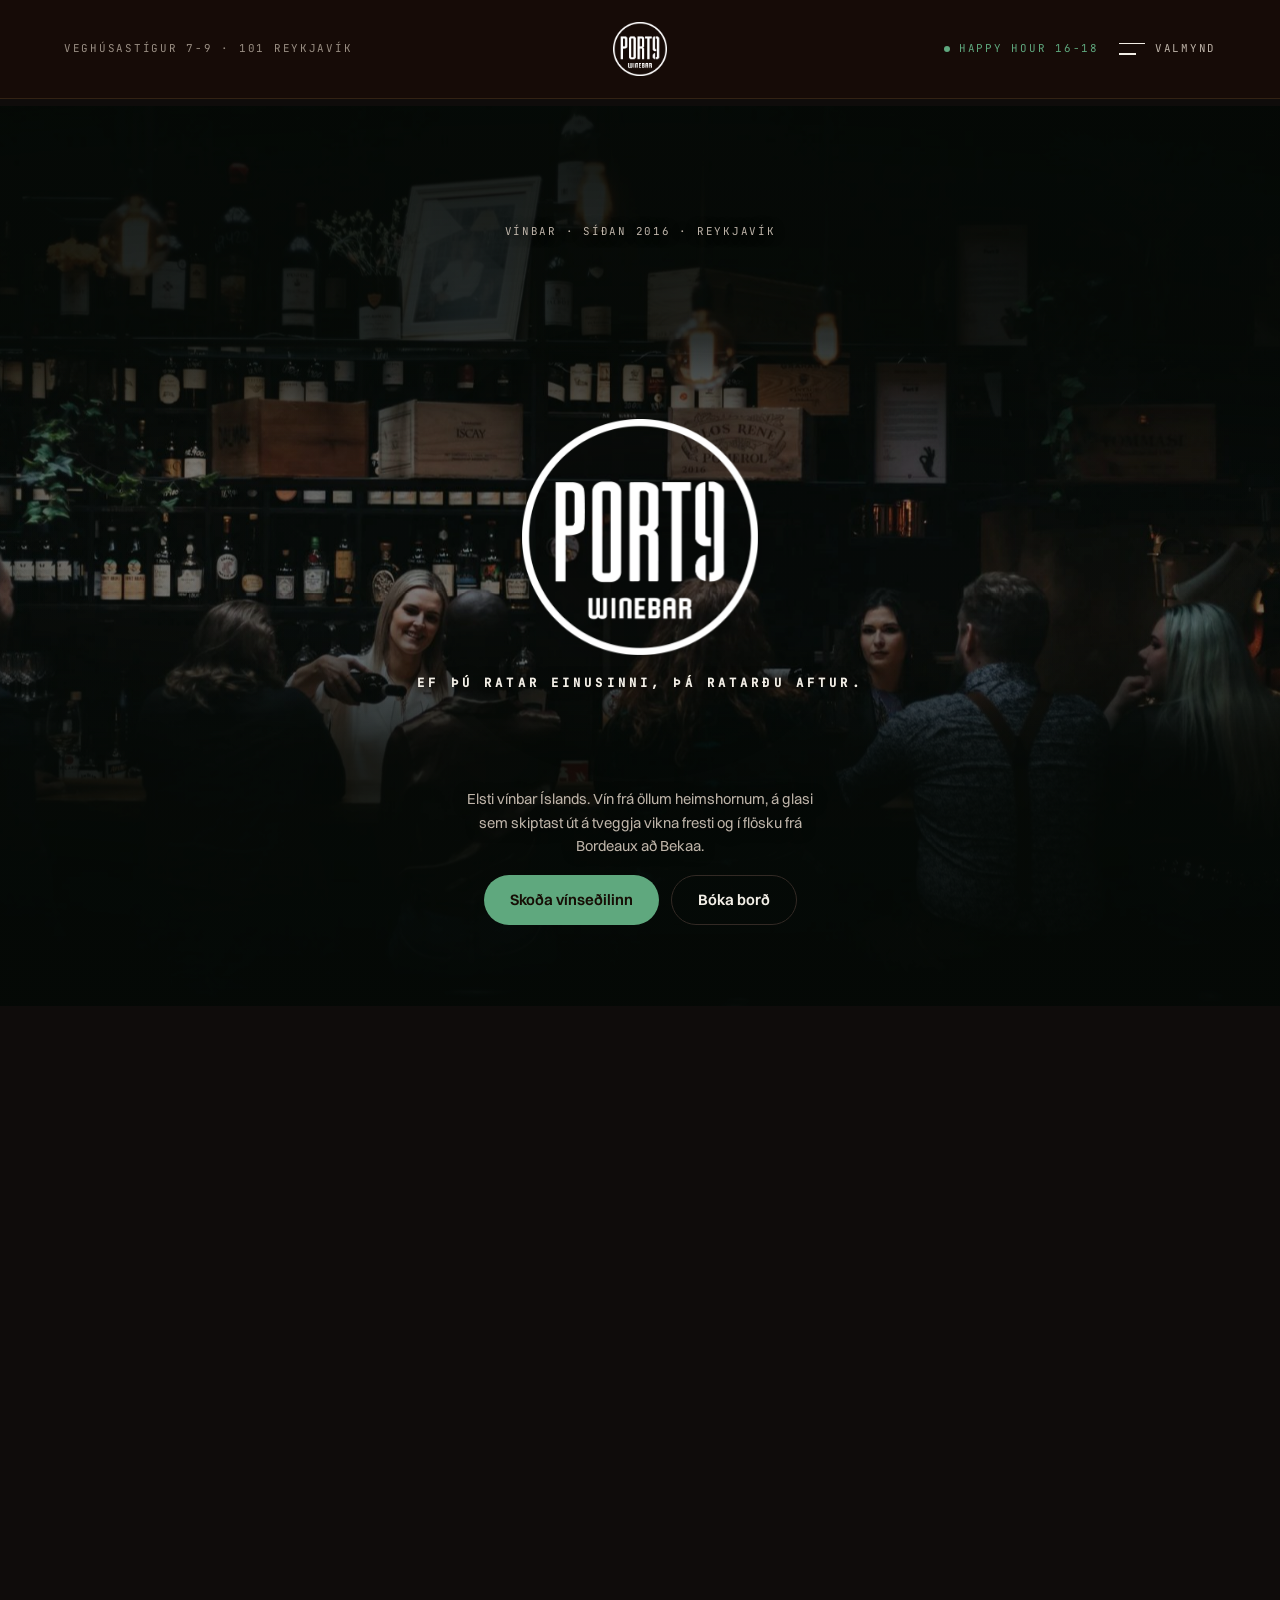
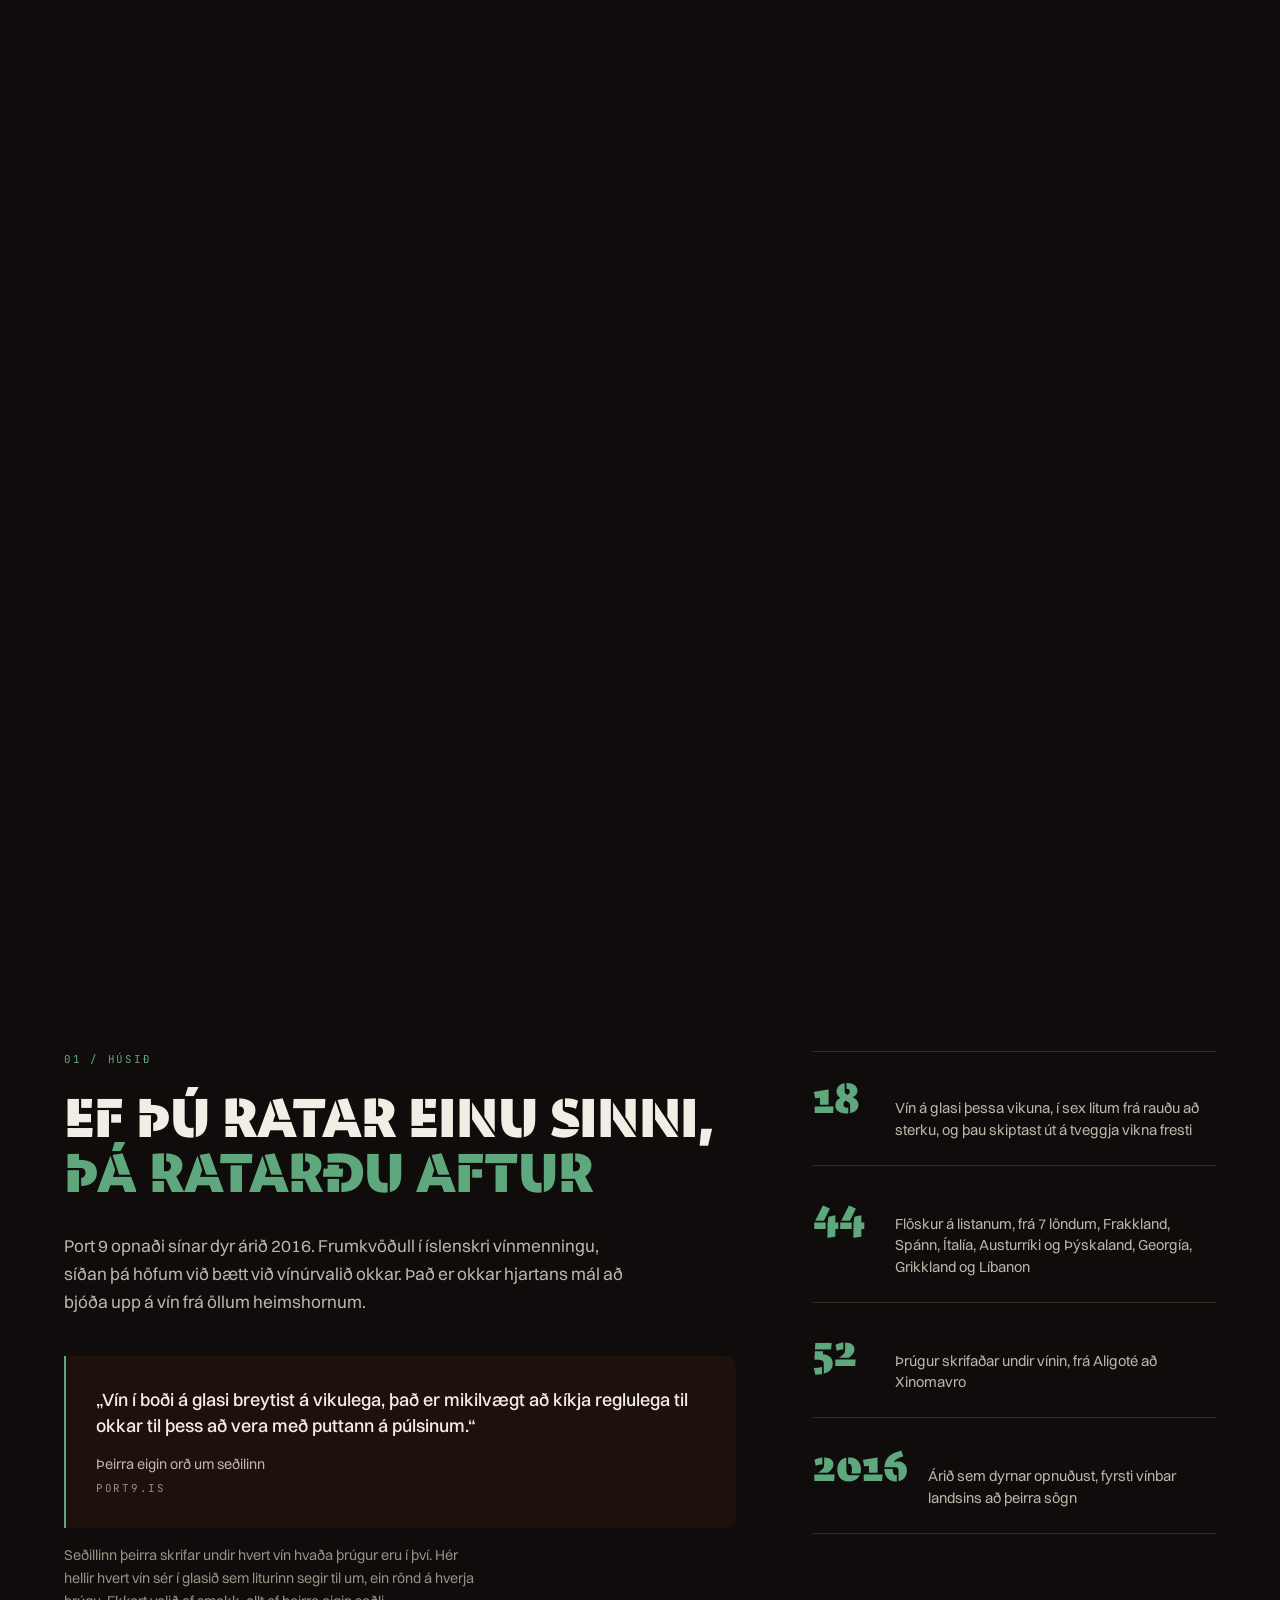
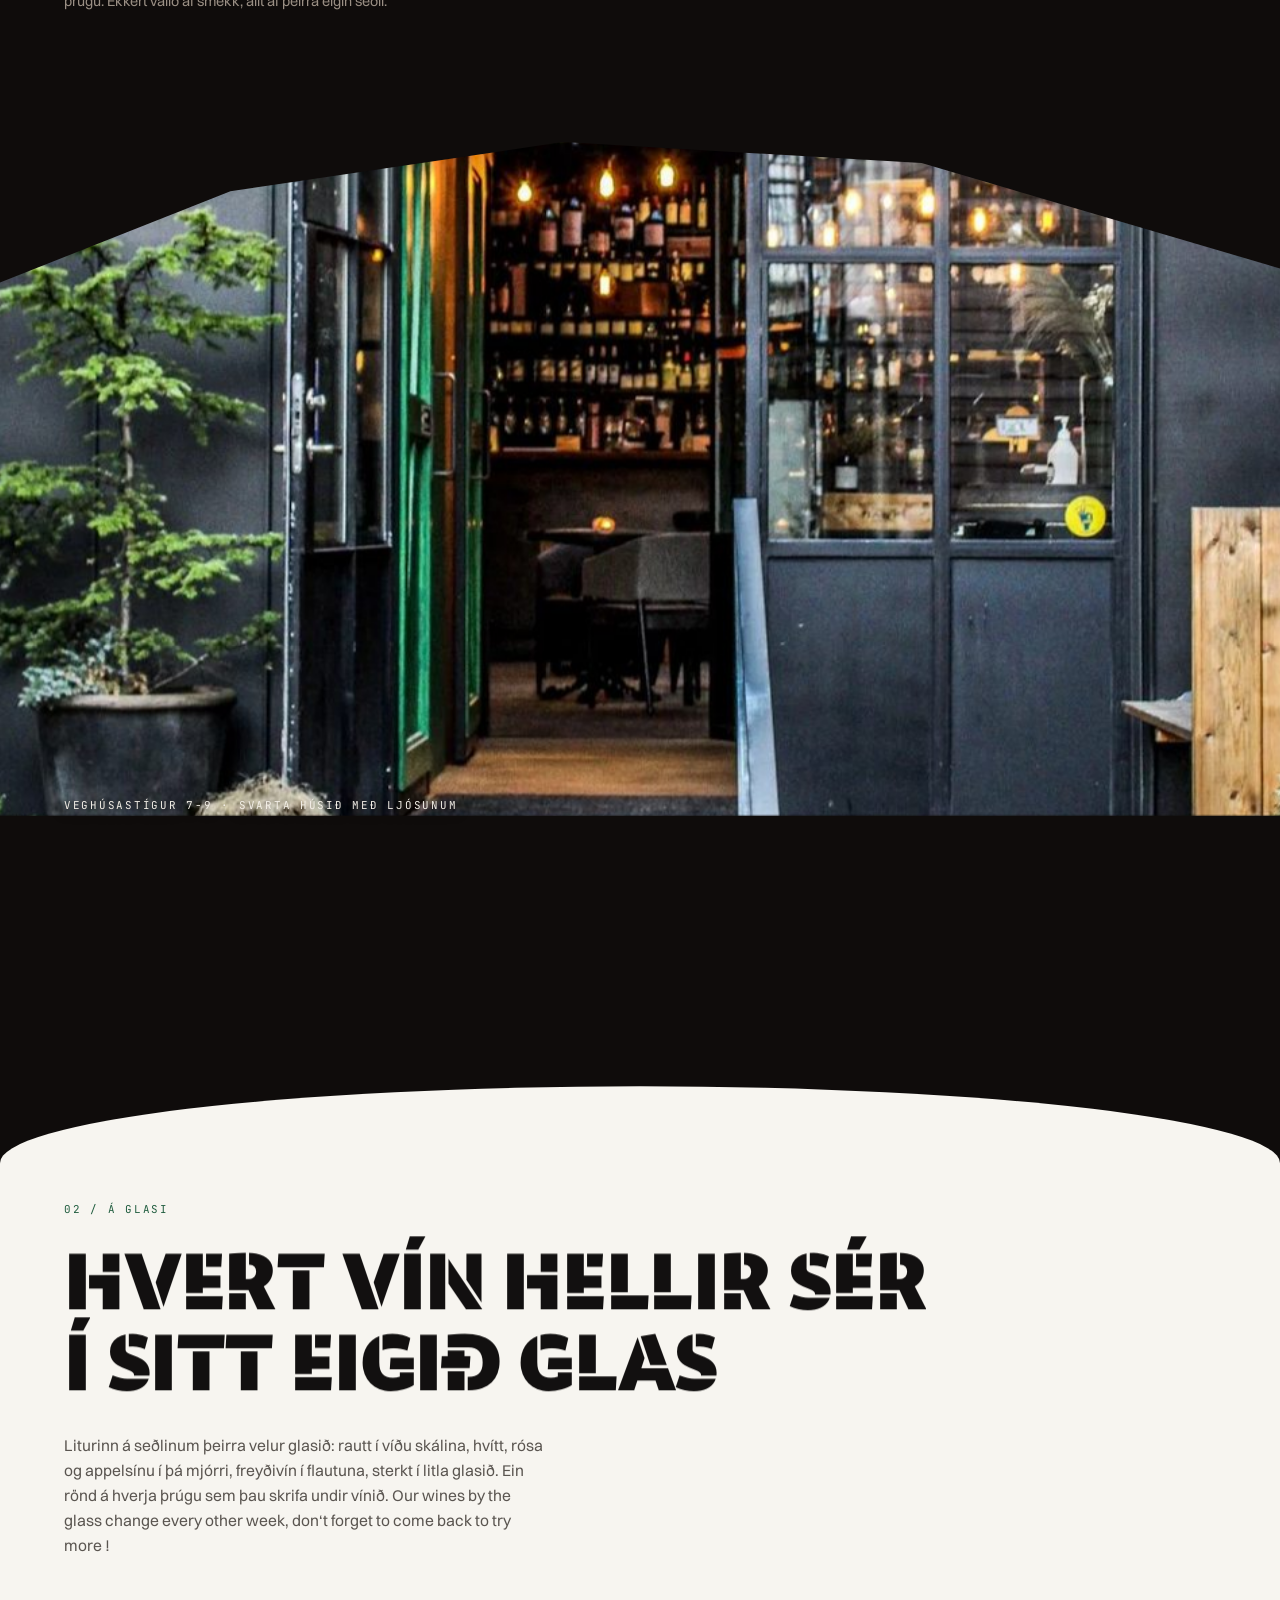
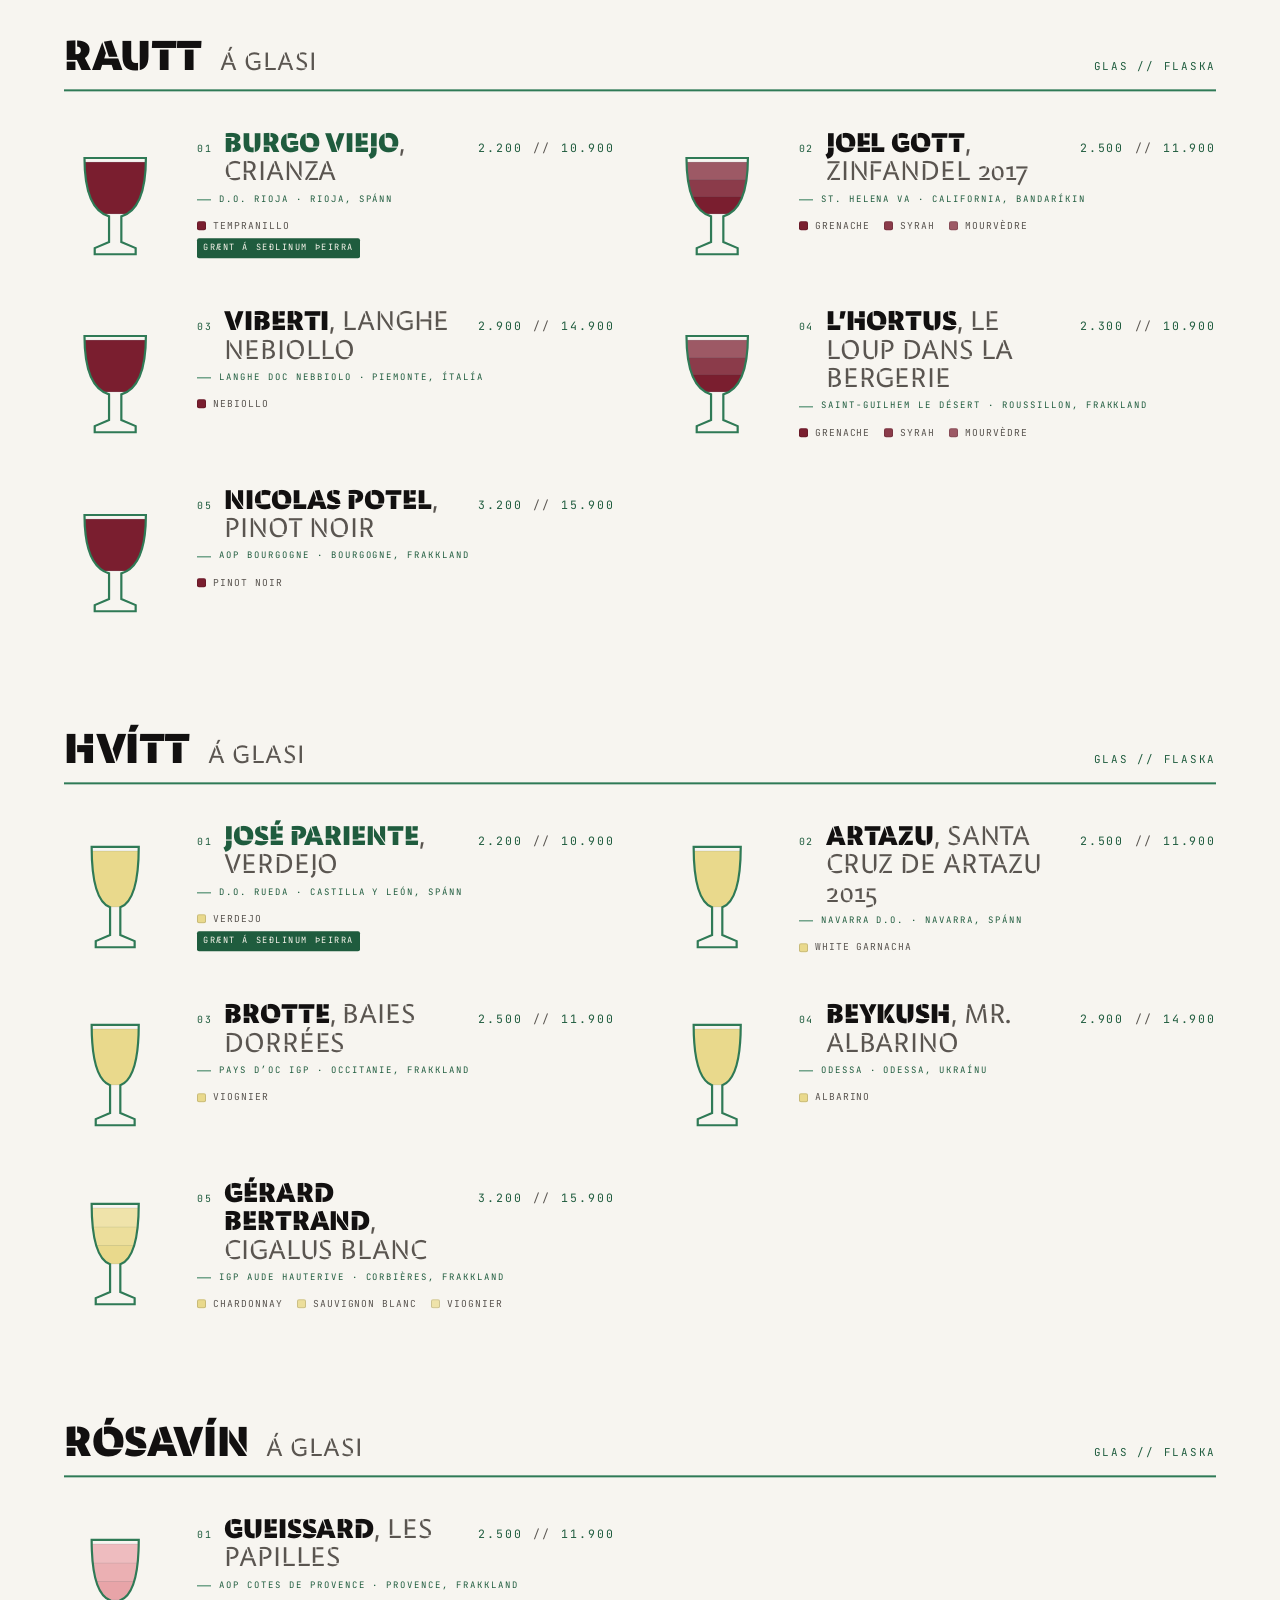
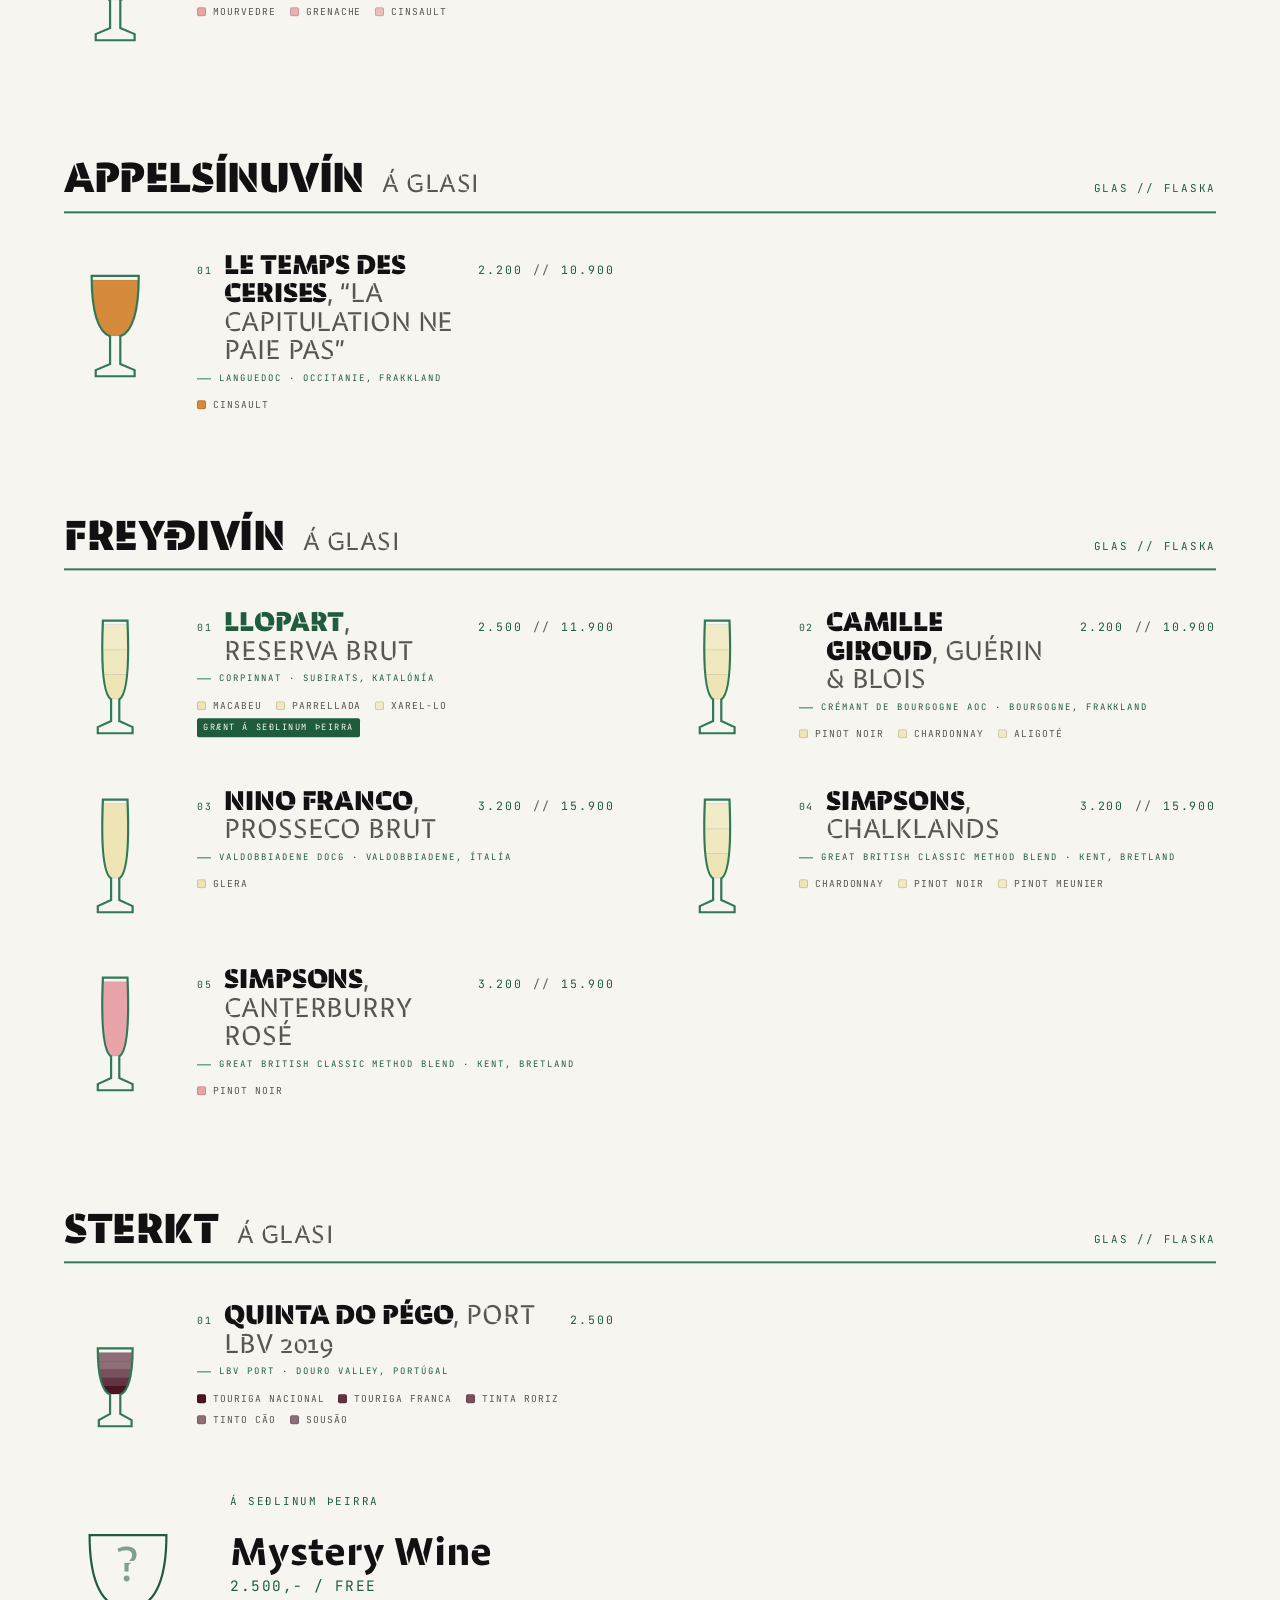
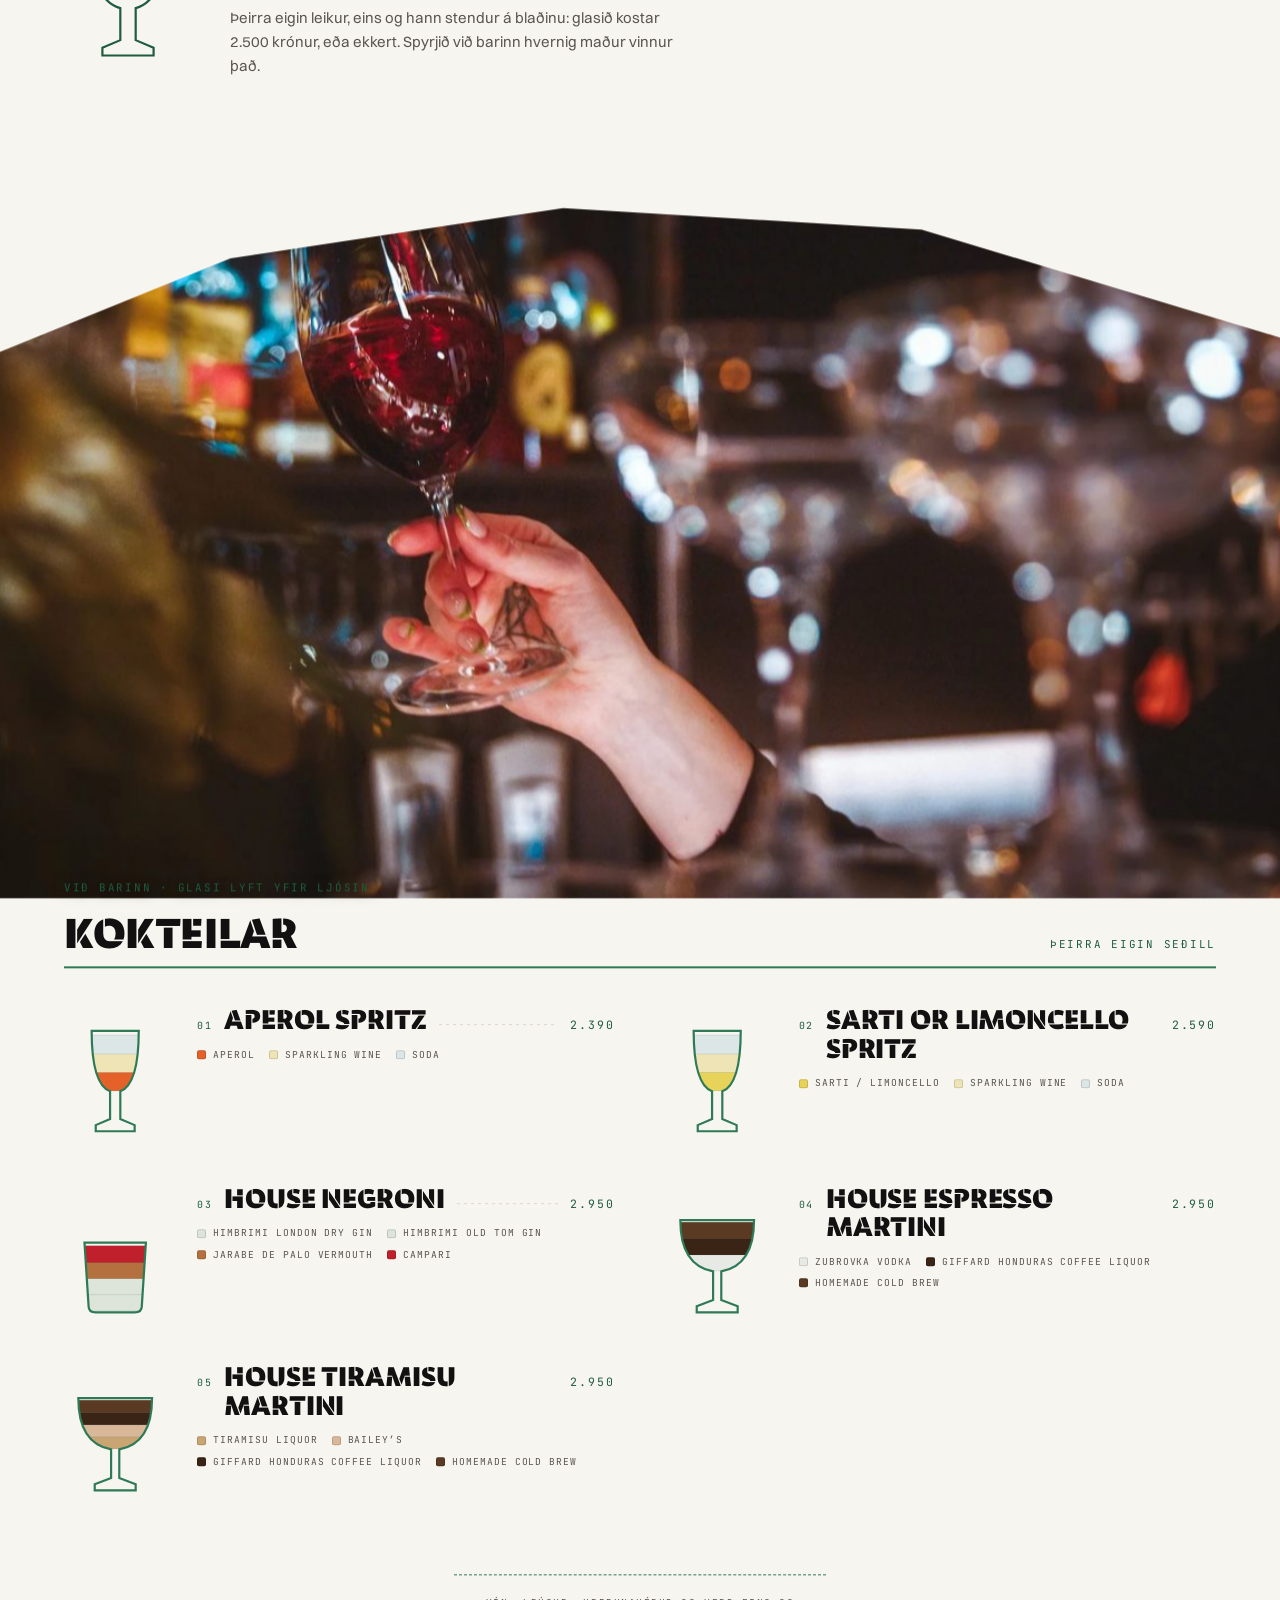
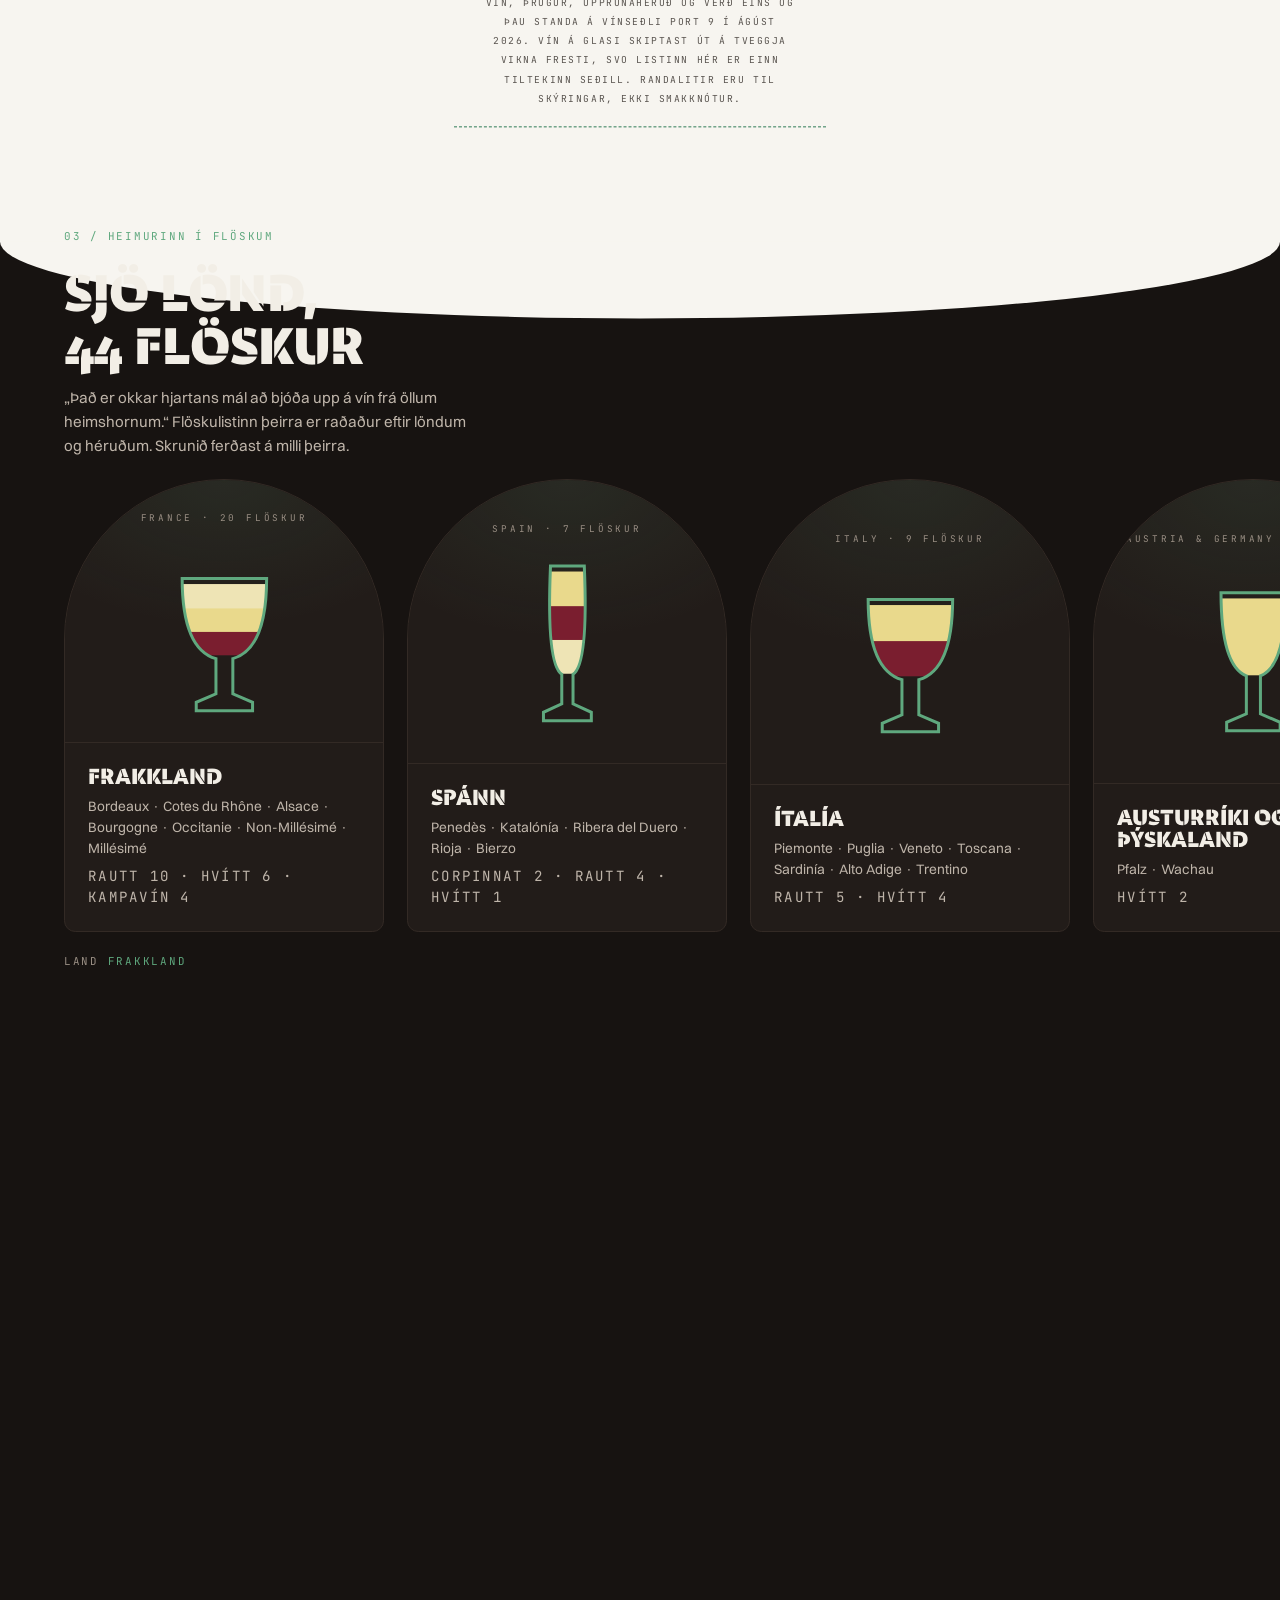
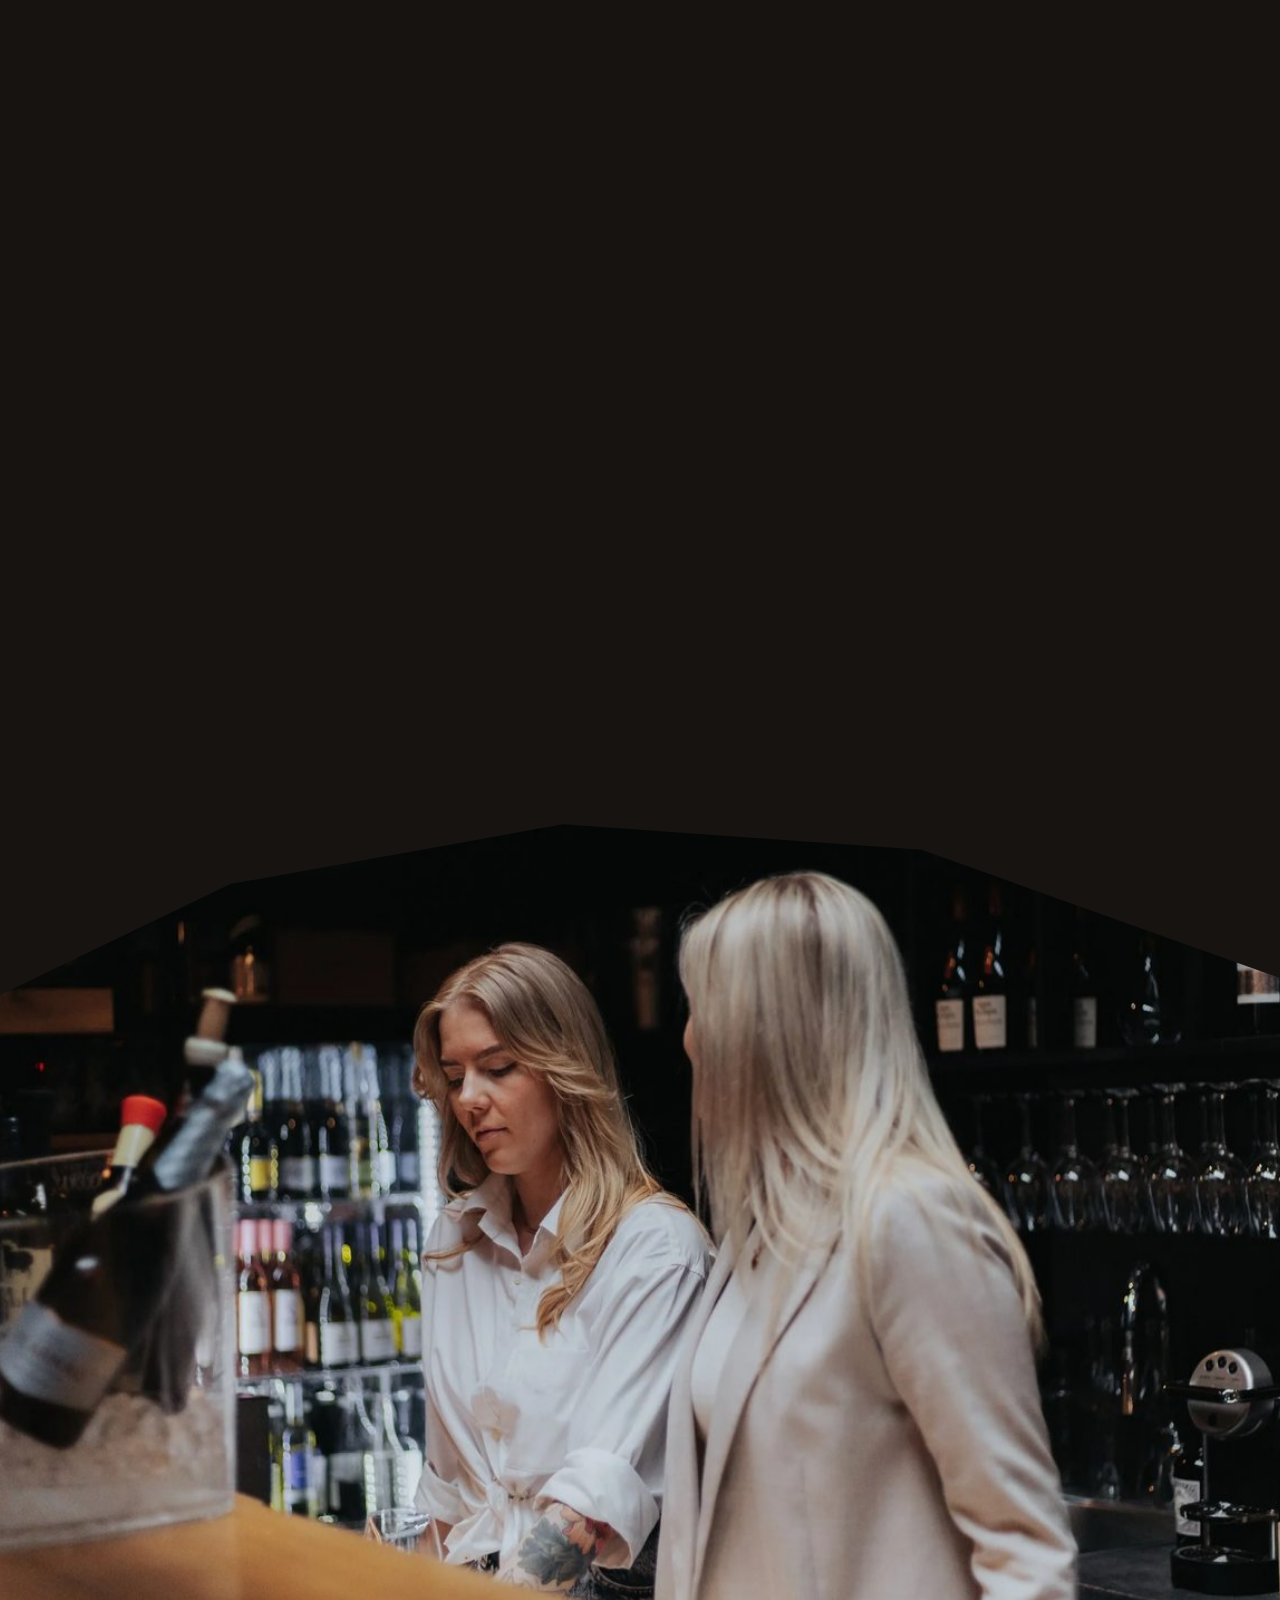
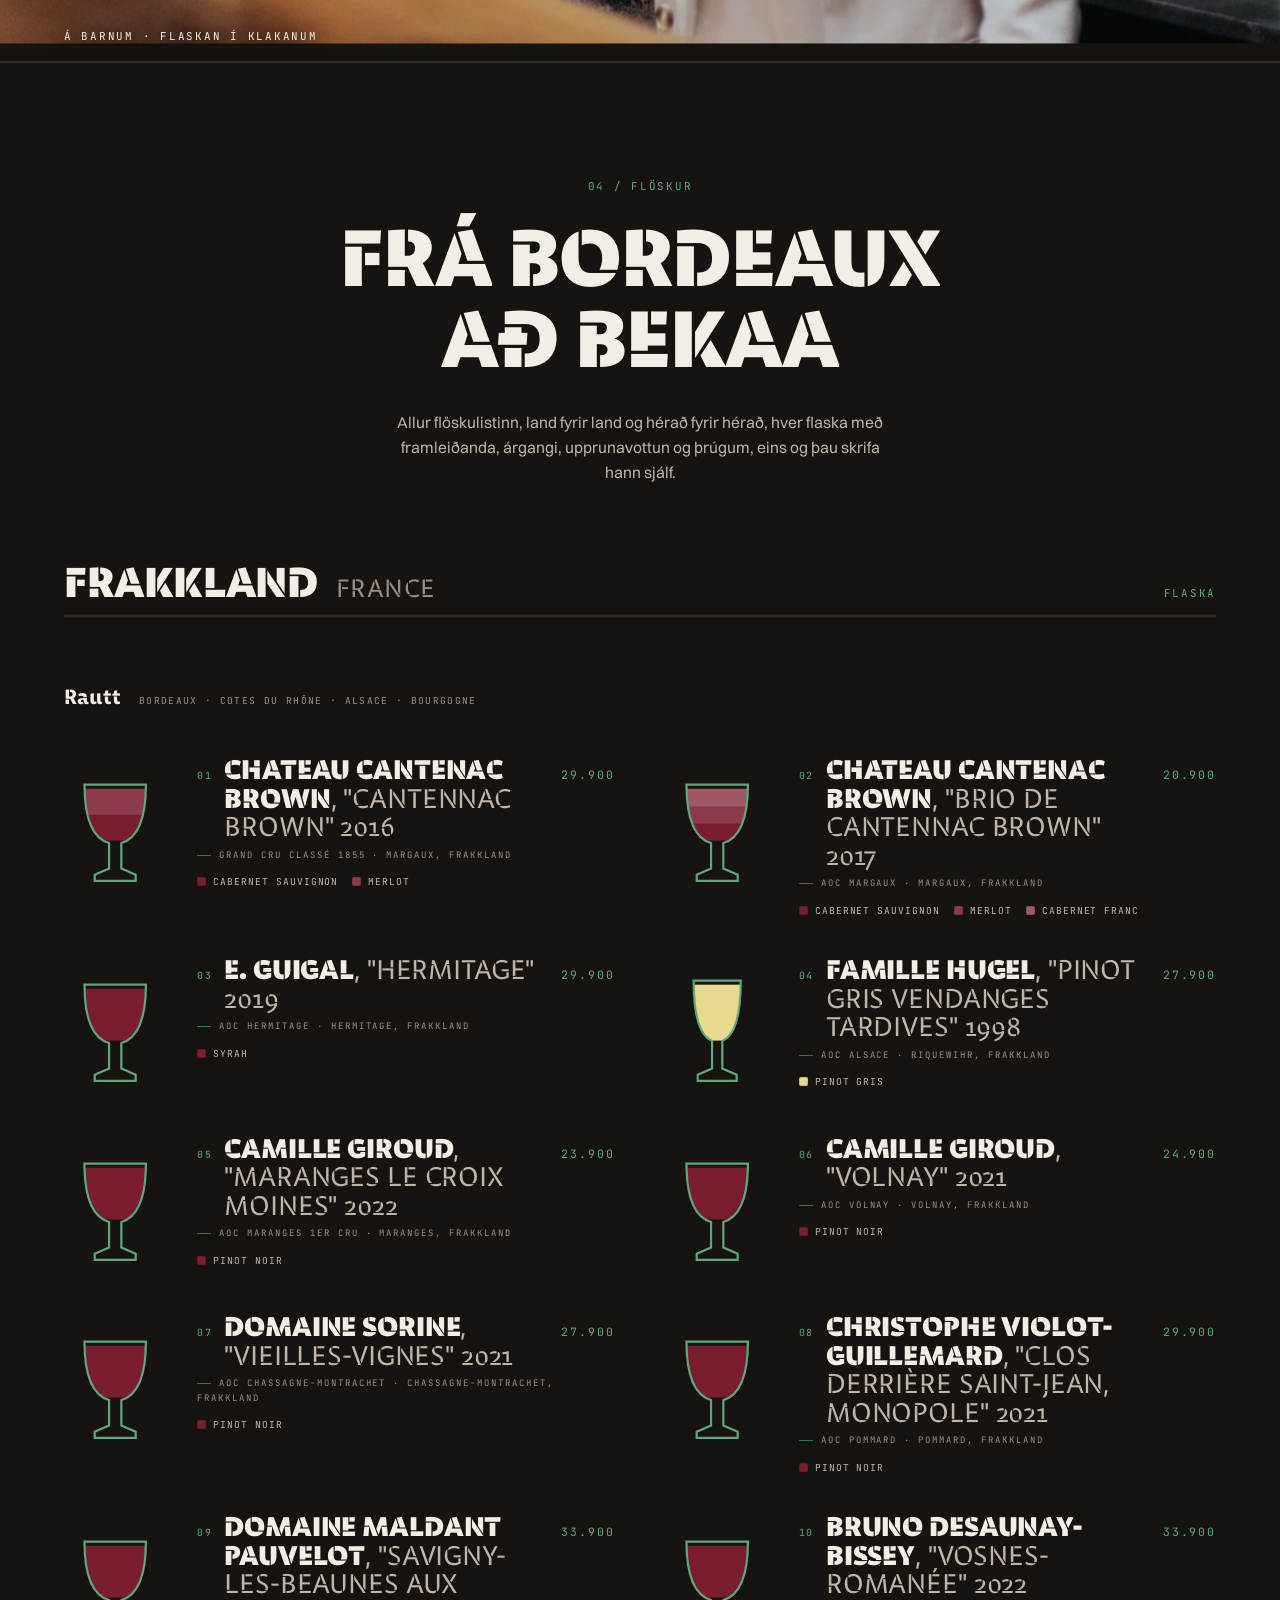
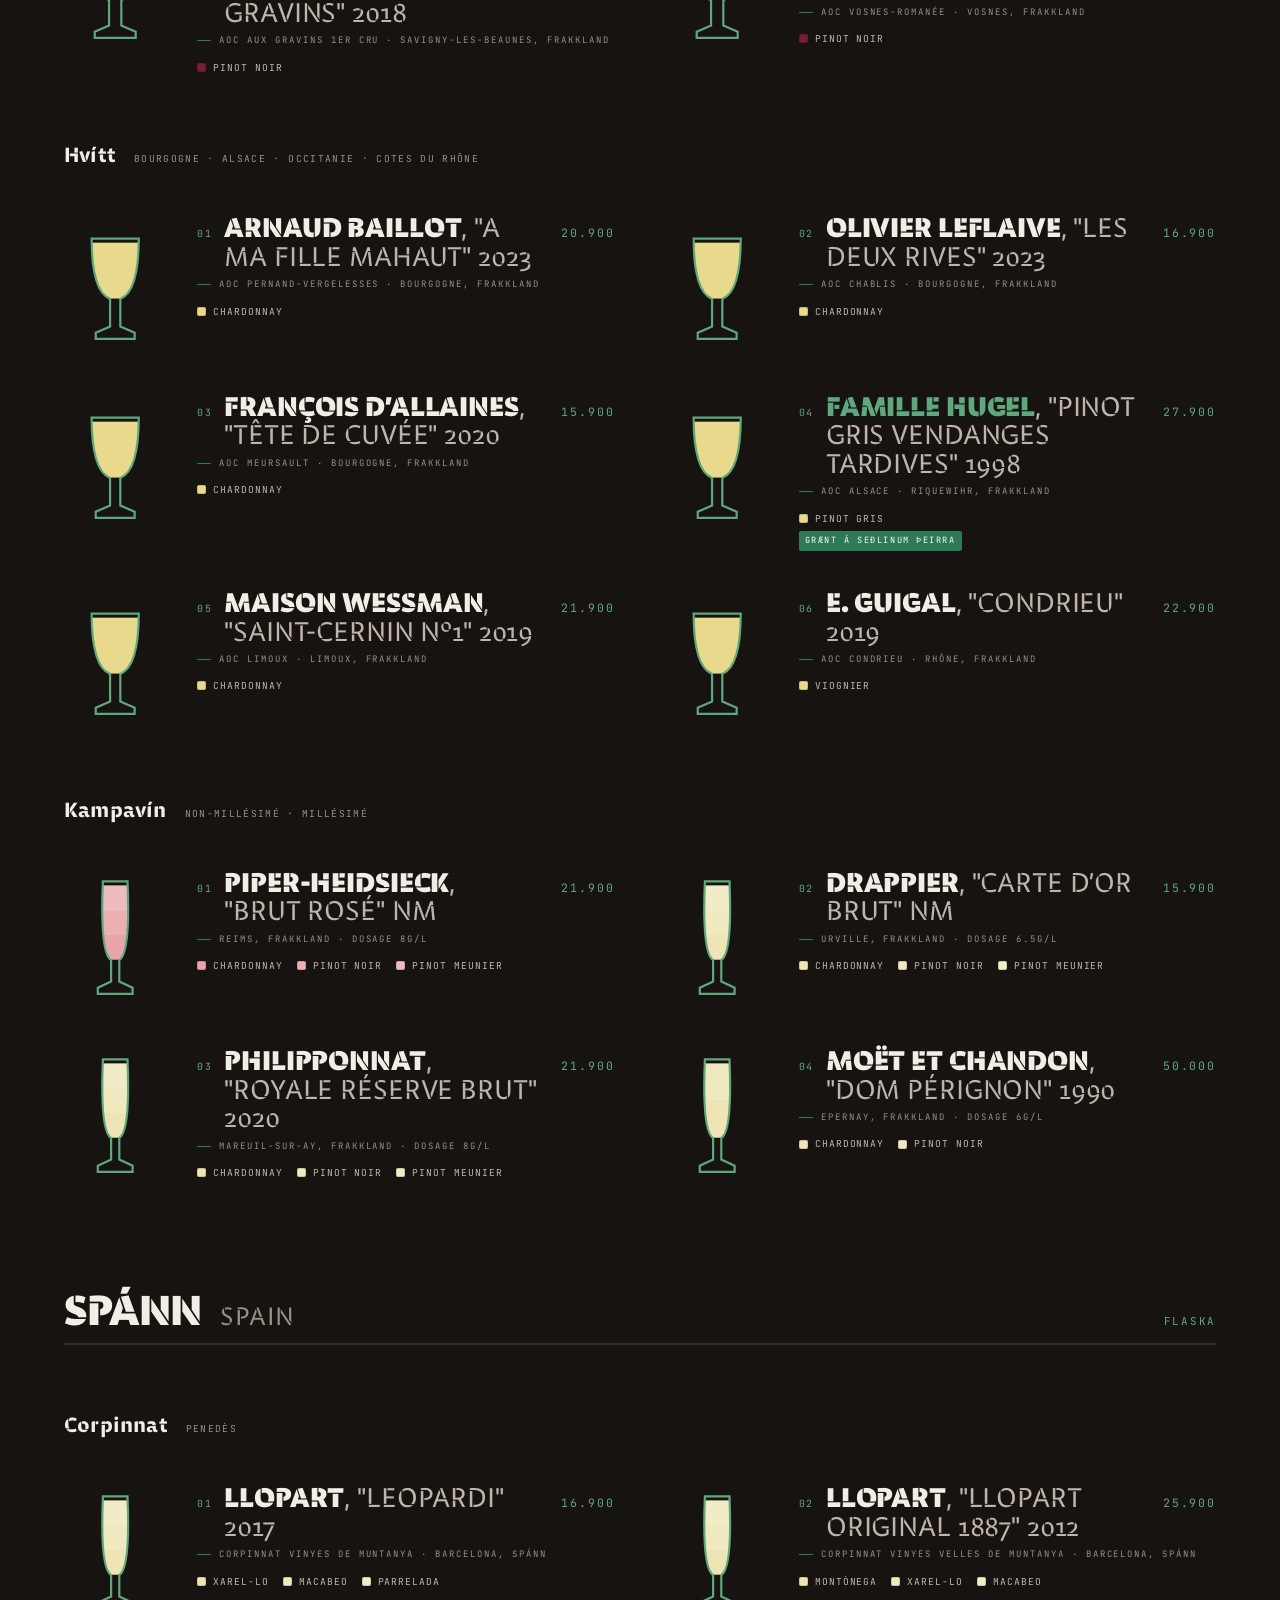
==== index.html @ 8b9d2f9c "Guidelines pass: button type, hyphens for ranges, balanced headings, tabular prices, scroll-margin u" ====
<!doctype html>
<html lang="is">
<head>
<meta charset="utf-8" />
<meta name="viewport" content="width=device-width, initial-scale=1, viewport-fit=cover" />
<title>Port 9 winebar &middot; Veghúsastígur 9, Reykjavík</title>
<meta name="description" content="Port 9 er elsti vínbar Íslands, opnaður 2016. Vín á glasi sem skiptast út á tveggja vikna fresti, flöskulisti frá Bordeaux að Bekaa, vínsmökkun fyrir hópa og happy hour 16-18." />
<meta name="robots" content="noindex" />
<meta name="theme-color" content="#0F0C0B" />
<meta property="og:type" content="website" />
<meta property="og:title" content="Port 9 winebar &middot; Veghúsastígur 9, Reykjavík" />
<meta property="og:description" content="Elsti vínbar Íslands. Vín frá öllum heimshornum, á glasi og í flösku." />
<meta property="og:image" content="https://sindrimar02.github.io/port9-preview/assets/img/hero-bar.jpg" />
<meta property="og:locale" content="is_IS" />
<link rel="icon" href="assets/favicon.svg" type="image/svg+xml" />
<link rel="icon" href="assets/favicon-32.png" sizes="32x32" />
<link rel="apple-touch-icon" href="assets/apple-touch-icon.png" />
<link rel="preload" href="assets/fonts/BespokeStencil-Bold.woff2" as="font" type="font/woff2" crossorigin />
<link rel="preload" href="assets/fonts/Switzer-Regular.woff2" as="font" type="font/woff2" crossorigin />
<link rel="preload" as="image" href="assets/img/hero-bar.jpg" />
<link rel="stylesheet" href="styles.css" />
<script type="application/ld+json">
{
  "@context": "https://schema.org",
  "@type": "BarOrPub",
  "name": "Port 9 winebar",
  "url": "https://www.port9.is/",
  "email": "info@port9.is",
  "telephone": "+354 832 2929",
  "servesCuisine": "Wine bar",
  "foundingDate": "2016",
  "address": { "@type": "PostalAddress", "streetAddress": "Veghúsastígur 7-9", "postalCode": "101", "addressLocality": "Reykjavík", "addressCountry": "IS" },
  "openingHoursSpecification": [
    { "@type": "OpeningHoursSpecification", "dayOfWeek": ["Tuesday","Wednesday","Thursday","Friday","Saturday","Sunday"], "opens": "16:00", "closes": "23:00" }
  ]
}
</script>
</head>
<body>

<a class="skip" href="#main">Beint í efnið</a>
<div class="awning" aria-hidden="true"></div>

<!-- ══════════ opening scene ══════════
     The Jungle pour: a live liquid surface rises behind the wordmark, which is
     knocked out of it by blend-difference; the counter runs to 100, the label
     flips, and the whole level drains away through the arch. Here the liquid
     is the red on their sheet, and the mark is their own roundel. -->
<div class="gate" id="gate">
  <svg class="gate__liquid" id="gateLiquid" viewBox="0 0 1200 1000" preserveAspectRatio="none" aria-hidden="true">
    <path id="gateWave" fill="#7A1E2F" d="M0,1000 L0,1000 Q300,1000 600,1000 T1200,1000 L1200,1000 Z"/>
  </svg>
  <div class="gate__inner">
    <img class="gate__logo" src="assets/img/roundel-white.png" alt="" width="600" height="600" />
    <p class="gate__line mono" id="gateLine">HELLT Í</p>
  </div>
  <p class="gate__count mono" id="gateCount">00</p>
  <button class="gate__skip mono" id="gateSkip" type="button">Sleppa</button>
</div>

<!-- ══════════ header ══════════ -->
<header class="hdr" id="hdr">
  <p class="hdr__side hdr__side--l mono">VEGHÚSASTÍGUR 7-9 &middot; 101 REYKJAVÍK</p>
  <a class="hdr__mark" href="#top" aria-label="Port 9, efst á síðu">
    <img src="assets/img/roundel-white.png" alt="Port 9 winebar" width="112" height="112" />
  </a>
  <div class="hdr__side hdr__side--r">
    <p class="mono hdr__open">HAPPY HOUR 16-18</p>
    <button class="burger" id="burger" type="button" aria-expanded="false" aria-controls="menu" aria-label="Opna valmynd">
      <span class="burger__box" aria-hidden="true"><i></i><i></i></span>
      <span class="burger__word mono" aria-hidden="true">VALMYND</span>
    </button>
  </div>
</header>

<div class="menu" id="menu" hidden>
  <div class="menu__inner">
    <nav class="menu__nav" aria-label="Síðan">
      <a href="#glasi"><span><i class="mono" aria-hidden="true">01</i>Á glasi</span></a>
      <a href="#heimur"><span><i class="mono" aria-hidden="true">02</i>Heimurinn</span></a>
      <a href="#floskur"><span><i class="mono" aria-hidden="true">03</i>Flöskur</span></a>
      <a href="#salurinn"><span><i class="mono" aria-hidden="true">04</i>Salurinn</span></a>
      <a href="#smokkun"><span><i class="mono" aria-hidden="true">05</i>Vínsmökkun</span></a>
      <a href="#happy"><span><i class="mono" aria-hidden="true">06</i>Happy hour &amp; matur</span></a>
      <a href="#menning"><span><i class="mono" aria-hidden="true">07</i>Menning</span></a>
      <a href="#visit"><span><i class="mono" aria-hidden="true">08</i>Heimsókn</span></a>
    </nav>
    <div class="menu__foot">
      <p class="mono">Veghúsastígur 7-9 &middot; 101 Reykjavík &middot; 832 2929</p>
      <a class="btn btn--main" href="https://www.dineout.is/port9" rel="noopener">Bóka borð á Dineout</a>
    </div>
  </div>
</div>

<main id="main">

<!-- ══════════ 1. hero ══════════ -->
<div class="heropin" id="heropin">
<section class="hero" id="top">
  <img class="hero__film" id="heroPlate" src="assets/img/hero-bar.jpg" alt="Barinn á Port 9, flöskuveggurinn upplýstur af lömpum, gestir við borðið" width="1800" height="1200" fetchpriority="high" decoding="async" />
  <div class="hero__scrim" aria-hidden="true"></div>
  <div class="hero__veil" aria-hidden="true"></div>

  <div class="hero__content">
    <p class="hero__eyebrow mono">VÍNBAR &middot; SÍÐAN 2016 &middot; REYKJAVÍK</p>
    <h1 class="hero__h1">
      <img class="hero__mark" id="heroMark" src="assets/img/roundel-white.png" alt="Port 9 winebar" width="600" height="600" fetchpriority="high" />
      <span class="hero__tag">Ef þú ratar einusinni, þá ratarðu aftur.</span>
    </h1>
    <div class="hero__base" id="heroBase">
      <p class="hero__blurb">Elsti vínbar Íslands. Vín frá öllum heimshornum, á glasi sem skiptast út á tveggja vikna fresti og í flösku frá Bordeaux að Bekaa.</p>
      <div class="hero__acts">
        <a class="btn btn--main" href="#glasi">Skoða vínseðilinn</a>
        <a class="btn btn--ghost" href="https://www.dineout.is/port9" rel="noopener">Bóka borð</a>
      </div>
    </div>
  </div>
</section>
</div>

<!-- ══════════ 2. thesis ══════════ -->
<section class="thesis" id="about">
  <div class="thesis__grid">
    <div class="thesis__text">
      <p class="kicker mono">01 / HÚSIÐ</p>
      <h2 class="h2">Ef þú ratar einu sinni,<br /><em>þá ratarðu aftur</em></h2>
      <p class="lead">Port 9 opnaði sínar dyr árið 2016. Frumkvöðull í íslenskri vínmenningu, síðan þá höfum við bætt við vínúrvalið okkar. Það er okkar hjartans mál að bjóða upp á vín frá öllum heimshornum.</p>
      <blockquote class="quote">
        <p>&bdquo;Vín í boði á glasi breytist á vikulega, það er mikilvægt að kíkja reglulega til okkar til þess að vera með puttann á púlsinum.&ldquo;</p>
        <footer>
          <span class="quote__who">Þeirra eigin orð um seðilinn</span>
          <span class="quote__src mono">PORT9.IS</span>
        </footer>
      </blockquote>
      <p class="thesis__gloss">Seðillinn þeirra skrifar undir hvert vín hvaða þrúgur eru í því. Hér hellir hvert vín sér í glasið sem liturinn segir til um, ein rönd á hverja þrúgu. Ekkert valið af smekk, allt af þeirra eigin seðli.</p>
    </div>

    <ul class="facts">
      <li><span class="facts__n">18</span><span class="facts__l">Vín á glasi þessa vikuna, í sex litum frá rauðu að sterku, og þau skiptast út á tveggja vikna fresti</span></li>
      <li><span class="facts__n">44</span><span class="facts__l">Flöskur á listanum, frá 7 löndum, Frakkland, Spánn, Ítalía, Austurríki og Þýskaland, Georgía, Grikkland og Líbanon</span></li>
      <li><span class="facts__n">52</span><span class="facts__l">Þrúgur skrifaðar undir vínin, frá Aligoté að Xinomavro</span></li>
      <li><span class="facts__n">2016</span><span class="facts__l">Árið sem dyrnar opnuðust, fyrsti vínbar landsins að þeirra sögn</span></li>
    </ul>
  </div>

  <figure class="bleed bleed--tall" data-pour>
    <img src="assets/img/facade.jpg" alt="Svartklædd framhliðin við Veghúsastíg með ljósaseríu yfir dyrunum" width="1157" height="1800" loading="lazy" decoding="async" />
    <figcaption class="mono">VEGHÚSASTÍGUR 7-9 · SVARTA HÚSIÐ MEÐ LJÓSUNUM</figcaption>
  </figure>
</section>

<!-- ══════════ 3. Á GLASI ══════════ -->
<section class="drinks paper" id="glasi">
  <header class="sec-head">
    <p class="kicker mono">02 / Á GLASI</p>
    <h2 class="h2">Hvert vín hellir sér<br />í sitt eigið glas</h2>
    <p class="sec-head__note">Liturinn á seðlinum þeirra velur glasið: rautt í víðu skálina, hvítt, rósa og appelsínu í þá mjórri, freyðivín í flautuna, sterkt í litla glasið. Ein rönd á hverja þrúgu sem þau skrifa undir vínið. Our wines by the glass change every other week, don‘t forget to come back to try more !</p>
  </header>

  <div class="sheet">
      <section class="course" aria-labelledby="course-g-red">
        <header class="course__head">
          <h3 class="course__title" id="course-g-red">Rautt <em class="course__en">á glasi</em></h3>
          <p class="course__price mono">GLAS // FLASKA</p>
        </header>
        <ul class="course__list">
          <li class="dish dish--pick">
            <div class="dish__glass" aria-hidden="true"><svg viewBox="0 0 100 130" class="gl gl--red" data-fill>
                <defs><clipPath id="cp-g-red-0"><path d="M20 28 Q20 78 44 85 L44 110 L30 116 L30 122 L70 122 L70 116 L56 110 L56 85 Q80 78 80 28 Z"/></clipPath></defs>
                <g clip-path="url(#cp-g-red-0)"><rect class="gl__band" data-band="0" x="0" y="32.0" width="100" height="50.6" fill="#7a1e2f"/></g>
                <path class="gl__out" d="M20 28 Q20 78 44 85 L44 110 L30 116 L30 122 L70 122 L70 116 L56 110 L56 85 Q80 78 80 28 Z"/>
              </svg></div>
            <div class="dish__body">
              <p class="dish__top"><span class="dish__n mono">01</span><span class="dish__name">Burgo Viejo<span class="dish__cuv">, Crianza</span></span><span class="dish__rule" aria-hidden="true"></span><span class="dish__p mono">2.200 <span class="dish__slash">//</span> 10.900</span></p>
              <p class="dish__tags mono">D.O. Rioja &middot; Rioja, Spánn</p>
              <ul class="dish__spec"><li data-ing="0"><i style="--c:#7a1e2f" aria-hidden="true"></i>Tempranillo</li></ul>
              <p class="dish__pick mono">GRÆNT Á SEÐLINUM ÞEIRRA</p>
            </div>
          </li>
          <li class="dish">
            <div class="dish__glass" aria-hidden="true"><svg viewBox="0 0 100 130" class="gl gl--red" data-fill>
                <defs><clipPath id="cp-g-red-1"><path d="M20 28 Q20 78 44 85 L44 110 L30 116 L30 122 L70 122 L70 116 L56 110 L56 85 Q80 78 80 28 Z"/></clipPath></defs>
                <g clip-path="url(#cp-g-red-1)"><rect class="gl__band" data-band="0" x="0" y="65.3" width="100" height="17.3" fill="#7a1e2f"/><rect class="gl__band" data-band="1" x="0" y="48.7" width="100" height="17.3" fill="#8b3b4a"/><rect class="gl__band" data-band="2" x="0" y="32.0" width="100" height="17.3" fill="#9d5965"/></g>
                <path class="gl__out" d="M20 28 Q20 78 44 85 L44 110 L30 116 L30 122 L70 122 L70 116 L56 110 L56 85 Q80 78 80 28 Z"/>
              </svg></div>
            <div class="dish__body">
              <p class="dish__top"><span class="dish__n mono">02</span><span class="dish__name">Joel Gott<span class="dish__cuv">, Zinfandel 2017</span></span><span class="dish__rule" aria-hidden="true"></span><span class="dish__p mono">2.500 <span class="dish__slash">//</span> 11.900</span></p>
              <p class="dish__tags mono">St. Helena VA &middot; California, Bandaríkin</p>
              <ul class="dish__spec"><li data-ing="0"><i style="--c:#7a1e2f" aria-hidden="true"></i>Grenache</li><li data-ing="1"><i style="--c:#8b3b4a" aria-hidden="true"></i>Syrah</li><li data-ing="2"><i style="--c:#9d5965" aria-hidden="true"></i>Mourvèdre</li></ul>
              
            </div>
          </li>
          <li class="dish">
            <div class="dish__glass" aria-hidden="true"><svg viewBox="0 0 100 130" class="gl gl--red" data-fill>
                <defs><clipPath id="cp-g-red-2"><path d="M20 28 Q20 78 44 85 L44 110 L30 116 L30 122 L70 122 L70 116 L56 110 L56 85 Q80 78 80 28 Z"/></clipPath></defs>
                <g clip-path="url(#cp-g-red-2)"><rect class="gl__band" data-band="0" x="0" y="32.0" width="100" height="50.6" fill="#7a1e2f"/></g>
                <path class="gl__out" d="M20 28 Q20 78 44 85 L44 110 L30 116 L30 122 L70 122 L70 116 L56 110 L56 85 Q80 78 80 28 Z"/>
              </svg></div>
            <div class="dish__body">
              <p class="dish__top"><span class="dish__n mono">03</span><span class="dish__name">Viberti<span class="dish__cuv">, Langhe Nebiollo</span></span><span class="dish__rule" aria-hidden="true"></span><span class="dish__p mono">2.900 <span class="dish__slash">//</span> 14.900</span></p>
              <p class="dish__tags mono">Langhe DOC Nebbiolo &middot; Piemonte, Ítalía</p>
              <ul class="dish__spec"><li data-ing="0"><i style="--c:#7a1e2f" aria-hidden="true"></i>Nebiollo</li></ul>
              
            </div>
          </li>
          <li class="dish">
            <div class="dish__glass" aria-hidden="true"><svg viewBox="0 0 100 130" class="gl gl--red" data-fill>
                <defs><clipPath id="cp-g-red-3"><path d="M20 28 Q20 78 44 85 L44 110 L30 116 L30 122 L70 122 L70 116 L56 110 L56 85 Q80 78 80 28 Z"/></clipPath></defs>
                <g clip-path="url(#cp-g-red-3)"><rect class="gl__band" data-band="0" x="0" y="65.3" width="100" height="17.3" fill="#7a1e2f"/><rect class="gl__band" data-band="1" x="0" y="48.7" width="100" height="17.3" fill="#8b3b4a"/><rect class="gl__band" data-band="2" x="0" y="32.0" width="100" height="17.3" fill="#9d5965"/></g>
                <path class="gl__out" d="M20 28 Q20 78 44 85 L44 110 L30 116 L30 122 L70 122 L70 116 L56 110 L56 85 Q80 78 80 28 Z"/>
              </svg></div>
            <div class="dish__body">
              <p class="dish__top"><span class="dish__n mono">04</span><span class="dish__name">l’Hortus<span class="dish__cuv">, Le loup dans la bergerie</span></span><span class="dish__rule" aria-hidden="true"></span><span class="dish__p mono">2.300 <span class="dish__slash">//</span> 10.900</span></p>
              <p class="dish__tags mono">Saint-Guilhem le désert &middot; Roussillon, Frakkland</p>
              <ul class="dish__spec"><li data-ing="0"><i style="--c:#7a1e2f" aria-hidden="true"></i>Grenache</li><li data-ing="1"><i style="--c:#8b3b4a" aria-hidden="true"></i>Syrah</li><li data-ing="2"><i style="--c:#9d5965" aria-hidden="true"></i>Mourvèdre</li></ul>
              
            </div>
          </li>
          <li class="dish">
            <div class="dish__glass" aria-hidden="true"><svg viewBox="0 0 100 130" class="gl gl--red" data-fill>
                <defs><clipPath id="cp-g-red-4"><path d="M20 28 Q20 78 44 85 L44 110 L30 116 L30 122 L70 122 L70 116 L56 110 L56 85 Q80 78 80 28 Z"/></clipPath></defs>
                <g clip-path="url(#cp-g-red-4)"><rect class="gl__band" data-band="0" x="0" y="32.0" width="100" height="50.6" fill="#7a1e2f"/></g>
                <path class="gl__out" d="M20 28 Q20 78 44 85 L44 110 L30 116 L30 122 L70 122 L70 116 L56 110 L56 85 Q80 78 80 28 Z"/>
              </svg></div>
            <div class="dish__body">
              <p class="dish__top"><span class="dish__n mono">05</span><span class="dish__name">Nicolas Potel<span class="dish__cuv">, Pinot Noir</span></span><span class="dish__rule" aria-hidden="true"></span><span class="dish__p mono">3.200 <span class="dish__slash">//</span> 15.900</span></p>
              <p class="dish__tags mono">AOP Bourgogne &middot; Bourgogne, Frakkland</p>
              <ul class="dish__spec"><li data-ing="0"><i style="--c:#7a1e2f" aria-hidden="true"></i>Pinot Noir</li></ul>
              
            </div>
          </li>
        </ul>
      </section>
      <section class="course" aria-labelledby="course-g-white">
        <header class="course__head">
          <h3 class="course__title" id="course-g-white">Hvítt <em class="course__en">á glasi</em></h3>
          <p class="course__price mono">GLAS // FLASKA</p>
        </header>
        <ul class="course__list">
          <li class="dish dish--pick">
            <div class="dish__glass" aria-hidden="true"><svg viewBox="0 0 100 130" class="gl gl--white" data-fill>
                <defs><clipPath id="cp-g-white-0"><path d="M27 24 Q27 76 45 83 L45 110 L31 116 L31 122 L69 122 L69 116 L55 110 L55 83 Q73 76 73 24 Z"/></clipPath></defs>
                <g clip-path="url(#cp-g-white-0)"><rect class="gl__band" data-band="0" x="0" y="28.0" width="100" height="54.6" fill="#e9d98c"/></g>
                <path class="gl__out" d="M27 24 Q27 76 45 83 L45 110 L31 116 L31 122 L69 122 L69 116 L55 110 L55 83 Q73 76 73 24 Z"/>
              </svg></div>
            <div class="dish__body">
              <p class="dish__top"><span class="dish__n mono">01</span><span class="dish__name">José Pariente<span class="dish__cuv">, Verdejo</span></span><span class="dish__rule" aria-hidden="true"></span><span class="dish__p mono">2.200 <span class="dish__slash">//</span> 10.900</span></p>
              <p class="dish__tags mono">D.O. Rueda &middot; Castilla y León, Spánn</p>
              <ul class="dish__spec"><li data-ing="0"><i style="--c:#e9d98c" aria-hidden="true"></i>Verdejo</li></ul>
              <p class="dish__pick mono">GRÆNT Á SEÐLINUM ÞEIRRA</p>
            </div>
          </li>
          <li class="dish">
            <div class="dish__glass" aria-hidden="true"><svg viewBox="0 0 100 130" class="gl gl--white" data-fill>
                <defs><clipPath id="cp-g-white-1"><path d="M27 24 Q27 76 45 83 L45 110 L31 116 L31 122 L69 122 L69 116 L55 110 L55 83 Q73 76 73 24 Z"/></clipPath></defs>
                <g clip-path="url(#cp-g-white-1)"><rect class="gl__band" data-band="0" x="0" y="28.0" width="100" height="54.6" fill="#e9d98c"/></g>
                <path class="gl__out" d="M27 24 Q27 76 45 83 L45 110 L31 116 L31 122 L69 122 L69 116 L55 110 L55 83 Q73 76 73 24 Z"/>
              </svg></div>
            <div class="dish__body">
              <p class="dish__top"><span class="dish__n mono">02</span><span class="dish__name">Artazu<span class="dish__cuv">, Santa Cruz De Artazu 2015</span></span><span class="dish__rule" aria-hidden="true"></span><span class="dish__p mono">2.500 <span class="dish__slash">//</span> 11.900</span></p>
              <p class="dish__tags mono">Navarra D.O. &middot; Navarra, Spánn</p>
              <ul class="dish__spec"><li data-ing="0"><i style="--c:#e9d98c" aria-hidden="true"></i>White Garnacha</li></ul>
              
            </div>
          </li>
          <li class="dish">
            <div class="dish__glass" aria-hidden="true"><svg viewBox="0 0 100 130" class="gl gl--white" data-fill>
                <defs><clipPath id="cp-g-white-2"><path d="M27 24 Q27 76 45 83 L45 110 L31 116 L31 122 L69 122 L69 116 L55 110 L55 83 Q73 76 73 24 Z"/></clipPath></defs>
                <g clip-path="url(#cp-g-white-2)"><rect class="gl__band" data-band="0" x="0" y="28.0" width="100" height="54.6" fill="#e9d98c"/></g>
                <path class="gl__out" d="M27 24 Q27 76 45 83 L45 110 L31 116 L31 122 L69 122 L69 116 L55 110 L55 83 Q73 76 73 24 Z"/>
              </svg></div>
            <div class="dish__body">
              <p class="dish__top"><span class="dish__n mono">03</span><span class="dish__name">Brotte<span class="dish__cuv">, Baies Dorrées</span></span><span class="dish__rule" aria-hidden="true"></span><span class="dish__p mono">2.500 <span class="dish__slash">//</span> 11.900</span></p>
              <p class="dish__tags mono">Pays D’Oc IGP &middot; Occitanie, Frakkland</p>
              <ul class="dish__spec"><li data-ing="0"><i style="--c:#e9d98c" aria-hidden="true"></i>Viognier</li></ul>
              
            </div>
          </li>
          <li class="dish">
            <div class="dish__glass" aria-hidden="true"><svg viewBox="0 0 100 130" class="gl gl--white" data-fill>
                <defs><clipPath id="cp-g-white-3"><path d="M27 24 Q27 76 45 83 L45 110 L31 116 L31 122 L69 122 L69 116 L55 110 L55 83 Q73 76 73 24 Z"/></clipPath></defs>
                <g clip-path="url(#cp-g-white-3)"><rect class="gl__band" data-band="0" x="0" y="28.0" width="100" height="54.6" fill="#e9d98c"/></g>
                <path class="gl__out" d="M27 24 Q27 76 45 83 L45 110 L31 116 L31 122 L69 122 L69 116 L55 110 L55 83 Q73 76 73 24 Z"/>
              </svg></div>
            <div class="dish__body">
              <p class="dish__top"><span class="dish__n mono">04</span><span class="dish__name">Beykush<span class="dish__cuv">, Mr. Albarino</span></span><span class="dish__rule" aria-hidden="true"></span><span class="dish__p mono">2.900 <span class="dish__slash">//</span> 14.900</span></p>
              <p class="dish__tags mono">Odessa &middot; Odessa, Ukraínu</p>
              <ul class="dish__spec"><li data-ing="0"><i style="--c:#e9d98c" aria-hidden="true"></i>Albarino</li></ul>
              
            </div>
          </li>
          <li class="dish">
            <div class="dish__glass" aria-hidden="true"><svg viewBox="0 0 100 130" class="gl gl--white" data-fill>
                <defs><clipPath id="cp-g-white-4"><path d="M27 24 Q27 76 45 83 L45 110 L31 116 L31 122 L69 122 L69 116 L55 110 L55 83 Q73 76 73 24 Z"/></clipPath></defs>
                <g clip-path="url(#cp-g-white-4)"><rect class="gl__band" data-band="0" x="0" y="64.0" width="100" height="18.6" fill="#e9d98c"/><rect class="gl__band" data-band="1" x="0" y="46.0" width="100" height="18.6" fill="#ecde9b"/><rect class="gl__band" data-band="2" x="0" y="28.0" width="100" height="18.6" fill="#efe3aa"/></g>
                <path class="gl__out" d="M27 24 Q27 76 45 83 L45 110 L31 116 L31 122 L69 122 L69 116 L55 110 L55 83 Q73 76 73 24 Z"/>
              </svg></div>
            <div class="dish__body">
              <p class="dish__top"><span class="dish__n mono">05</span><span class="dish__name">Gérard Bertrand<span class="dish__cuv">, Cigalus Blanc</span></span><span class="dish__rule" aria-hidden="true"></span><span class="dish__p mono">3.200 <span class="dish__slash">//</span> 15.900</span></p>
              <p class="dish__tags mono">IGP Aude Hauterive &middot; Corbières, Frakkland</p>
              <ul class="dish__spec"><li data-ing="0"><i style="--c:#e9d98c" aria-hidden="true"></i>Chardonnay</li><li data-ing="1"><i style="--c:#ecde9b" aria-hidden="true"></i>Sauvignon blanc</li><li data-ing="2"><i style="--c:#efe3aa" aria-hidden="true"></i>Viognier</li></ul>
              
            </div>
          </li>
        </ul>
      </section>
      <section class="course" aria-labelledby="course-g-rose">
        <header class="course__head">
          <h3 class="course__title" id="course-g-rose">Rósavín <em class="course__en">á glasi</em></h3>
          <p class="course__price mono">GLAS // FLASKA</p>
        </header>
        <ul class="course__list">
          <li class="dish">
            <div class="dish__glass" aria-hidden="true"><svg viewBox="0 0 100 130" class="gl gl--white" data-fill>
                <defs><clipPath id="cp-g-rose-0"><path d="M27 24 Q27 76 45 83 L45 110 L31 116 L31 122 L69 122 L69 116 L55 110 L55 83 Q73 76 73 24 Z"/></clipPath></defs>
                <g clip-path="url(#cp-g-rose-0)"><rect class="gl__band" data-band="0" x="0" y="64.0" width="100" height="18.6" fill="#e8a4a8"/><rect class="gl__band" data-band="1" x="0" y="46.0" width="100" height="18.6" fill="#ebb0b3"/><rect class="gl__band" data-band="2" x="0" y="28.0" width="100" height="18.6" fill="#eebcbf"/></g>
                <path class="gl__out" d="M27 24 Q27 76 45 83 L45 110 L31 116 L31 122 L69 122 L69 116 L55 110 L55 83 Q73 76 73 24 Z"/>
              </svg></div>
            <div class="dish__body">
              <p class="dish__top"><span class="dish__n mono">01</span><span class="dish__name">Gueissard<span class="dish__cuv">, Les Papilles</span></span><span class="dish__rule" aria-hidden="true"></span><span class="dish__p mono">2.500 <span class="dish__slash">//</span> 11.900</span></p>
              <p class="dish__tags mono">AOP Cotes de Provence &middot; Provence, Frakkland</p>
              <ul class="dish__spec"><li data-ing="0"><i style="--c:#e8a4a8" aria-hidden="true"></i>Mourvedre</li><li data-ing="1"><i style="--c:#ebb0b3" aria-hidden="true"></i>Grenache</li><li data-ing="2"><i style="--c:#eebcbf" aria-hidden="true"></i>Cinsault</li></ul>
              
            </div>
          </li>
        </ul>
      </section>
      <section class="course" aria-labelledby="course-g-orange">
        <header class="course__head">
          <h3 class="course__title" id="course-g-orange">Appelsínuvín <em class="course__en">á glasi</em></h3>
          <p class="course__price mono">GLAS // FLASKA</p>
        </header>
        <ul class="course__list">
          <li class="dish">
            <div class="dish__glass" aria-hidden="true"><svg viewBox="0 0 100 130" class="gl gl--white" data-fill>
                <defs><clipPath id="cp-g-orange-0"><path d="M27 24 Q27 76 45 83 L45 110 L31 116 L31 122 L69 122 L69 116 L55 110 L55 83 Q73 76 73 24 Z"/></clipPath></defs>
                <g clip-path="url(#cp-g-orange-0)"><rect class="gl__band" data-band="0" x="0" y="28.0" width="100" height="54.6" fill="#d68a3b"/></g>
                <path class="gl__out" d="M27 24 Q27 76 45 83 L45 110 L31 116 L31 122 L69 122 L69 116 L55 110 L55 83 Q73 76 73 24 Z"/>
              </svg></div>
            <div class="dish__body">
              <p class="dish__top"><span class="dish__n mono">01</span><span class="dish__name">Le temps des cerises<span class="dish__cuv">, “La Capitulation Ne Paie Pas”</span></span><span class="dish__rule" aria-hidden="true"></span><span class="dish__p mono">2.200 <span class="dish__slash">//</span> 10.900</span></p>
              <p class="dish__tags mono">Languedoc &middot; Occitanie, Frakkland</p>
              <ul class="dish__spec"><li data-ing="0"><i style="--c:#d68a3b" aria-hidden="true"></i>Cinsault</li></ul>
              
            </div>
          </li>
        </ul>
      </section>
      <section class="course" aria-labelledby="course-g-spark">
        <header class="course__head">
          <h3 class="course__title" id="course-g-spark">Freyðivín <em class="course__en">á glasi</em></h3>
          <p class="course__price mono">GLAS // FLASKA</p>
        </header>
        <ul class="course__list">
          <li class="dish dish--pick">
            <div class="dish__glass" aria-hidden="true"><svg viewBox="0 0 100 130" class="gl gl--flute" data-fill>
                <defs><clipPath id="cp-g-spark-0"><path d="M38 12 Q35 82 46 89 L46 110 L33 116 L33 122 L67 122 L67 116 L54 110 L54 89 Q65 82 62 12 Z"/></clipPath></defs>
                <g clip-path="url(#cp-g-spark-0)"><rect class="gl__band" data-band="0" x="0" y="64.0" width="100" height="24.6" fill="#eee4b5"/><rect class="gl__band" data-band="1" x="0" y="40.0" width="100" height="24.6" fill="#f0e8bf"/><rect class="gl__band" data-band="2" x="0" y="16.0" width="100" height="24.6" fill="#f2ebc8"/></g>
                <path class="gl__out" d="M38 12 Q35 82 46 89 L46 110 L33 116 L33 122 L67 122 L67 116 L54 110 L54 89 Q65 82 62 12 Z"/>
              </svg></div>
            <div class="dish__body">
              <p class="dish__top"><span class="dish__n mono">01</span><span class="dish__name">Llopart<span class="dish__cuv">, Reserva Brut</span></span><span class="dish__rule" aria-hidden="true"></span><span class="dish__p mono">2.500 <span class="dish__slash">//</span> 11.900</span></p>
              <p class="dish__tags mono">Corpinnat &middot; Subirats, Katalónía</p>
              <ul class="dish__spec"><li data-ing="0"><i style="--c:#eee4b5" aria-hidden="true"></i>Macabeu</li><li data-ing="1"><i style="--c:#f0e8bf" aria-hidden="true"></i>Parrellada</li><li data-ing="2"><i style="--c:#f2ebc8" aria-hidden="true"></i>Xarel-lo</li></ul>
              <p class="dish__pick mono">GRÆNT Á SEÐLINUM ÞEIRRA</p>
            </div>
          </li>
          <li class="dish">
            <div class="dish__glass" aria-hidden="true"><svg viewBox="0 0 100 130" class="gl gl--flute" data-fill>
                <defs><clipPath id="cp-g-spark-1"><path d="M38 12 Q35 82 46 89 L46 110 L33 116 L33 122 L67 122 L67 116 L54 110 L54 89 Q65 82 62 12 Z"/></clipPath></defs>
                <g clip-path="url(#cp-g-spark-1)"><rect class="gl__band" data-band="0" x="0" y="64.0" width="100" height="24.6" fill="#eee4b5"/><rect class="gl__band" data-band="1" x="0" y="40.0" width="100" height="24.6" fill="#f0e8bf"/><rect class="gl__band" data-band="2" x="0" y="16.0" width="100" height="24.6" fill="#f2ebc8"/></g>
                <path class="gl__out" d="M38 12 Q35 82 46 89 L46 110 L33 116 L33 122 L67 122 L67 116 L54 110 L54 89 Q65 82 62 12 Z"/>
              </svg></div>
            <div class="dish__body">
              <p class="dish__top"><span class="dish__n mono">02</span><span class="dish__name">Camille Giroud<span class="dish__cuv">, Guérin &amp; Blois</span></span><span class="dish__rule" aria-hidden="true"></span><span class="dish__p mono">2.200 <span class="dish__slash">//</span> 10.900</span></p>
              <p class="dish__tags mono">Crémant de Bourgogne AOC &middot; Bourgogne, Frakkland</p>
              <ul class="dish__spec"><li data-ing="0"><i style="--c:#eee4b5" aria-hidden="true"></i>Pinot Noir</li><li data-ing="1"><i style="--c:#f0e8bf" aria-hidden="true"></i>Chardonnay</li><li data-ing="2"><i style="--c:#f2ebc8" aria-hidden="true"></i>Aligoté</li></ul>
              
            </div>
          </li>
          <li class="dish">
            <div class="dish__glass" aria-hidden="true"><svg viewBox="0 0 100 130" class="gl gl--flute" data-fill>
                <defs><clipPath id="cp-g-spark-2"><path d="M38 12 Q35 82 46 89 L46 110 L33 116 L33 122 L67 122 L67 116 L54 110 L54 89 Q65 82 62 12 Z"/></clipPath></defs>
                <g clip-path="url(#cp-g-spark-2)"><rect class="gl__band" data-band="0" x="0" y="16.0" width="100" height="72.6" fill="#eee4b5"/></g>
                <path class="gl__out" d="M38 12 Q35 82 46 89 L46 110 L33 116 L33 122 L67 122 L67 116 L54 110 L54 89 Q65 82 62 12 Z"/>
              </svg></div>
            <div class="dish__body">
              <p class="dish__top"><span class="dish__n mono">03</span><span class="dish__name">Nino Franco<span class="dish__cuv">, Prosseco Brut</span></span><span class="dish__rule" aria-hidden="true"></span><span class="dish__p mono">3.200 <span class="dish__slash">//</span> 15.900</span></p>
              <p class="dish__tags mono">Valdobbiadene DOCG &middot; Valdobbiadene, Ítalía</p>
              <ul class="dish__spec"><li data-ing="0"><i style="--c:#eee4b5" aria-hidden="true"></i>Glera</li></ul>
              
            </div>
          </li>
          <li class="dish">
            <div class="dish__glass" aria-hidden="true"><svg viewBox="0 0 100 130" class="gl gl--flute" data-fill>
                <defs><clipPath id="cp-g-spark-3"><path d="M38 12 Q35 82 46 89 L46 110 L33 116 L33 122 L67 122 L67 116 L54 110 L54 89 Q65 82 62 12 Z"/></clipPath></defs>
                <g clip-path="url(#cp-g-spark-3)"><rect class="gl__band" data-band="0" x="0" y="64.0" width="100" height="24.6" fill="#eee4b5"/><rect class="gl__band" data-band="1" x="0" y="40.0" width="100" height="24.6" fill="#f0e8bf"/><rect class="gl__band" data-band="2" x="0" y="16.0" width="100" height="24.6" fill="#f2ebc8"/></g>
                <path class="gl__out" d="M38 12 Q35 82 46 89 L46 110 L33 116 L33 122 L67 122 L67 116 L54 110 L54 89 Q65 82 62 12 Z"/>
              </svg></div>
            <div class="dish__body">
              <p class="dish__top"><span class="dish__n mono">04</span><span class="dish__name">Simpsons<span class="dish__cuv">, Chalklands</span></span><span class="dish__rule" aria-hidden="true"></span><span class="dish__p mono">3.200 <span class="dish__slash">//</span> 15.900</span></p>
              <p class="dish__tags mono">Great British Classic Method Blend &middot; Kent, Bretland</p>
              <ul class="dish__spec"><li data-ing="0"><i style="--c:#eee4b5" aria-hidden="true"></i>Chardonnay</li><li data-ing="1"><i style="--c:#f0e8bf" aria-hidden="true"></i>Pinot Noir</li><li data-ing="2"><i style="--c:#f2ebc8" aria-hidden="true"></i>Pinot Meunier</li></ul>
              
            </div>
          </li>
          <li class="dish">
            <div class="dish__glass" aria-hidden="true"><svg viewBox="0 0 100 130" class="gl gl--flute" data-fill>
                <defs><clipPath id="cp-g-spark-4"><path d="M38 12 Q35 82 46 89 L46 110 L33 116 L33 122 L67 122 L67 116 L54 110 L54 89 Q65 82 62 12 Z"/></clipPath></defs>
                <g clip-path="url(#cp-g-spark-4)"><rect class="gl__band" data-band="0" x="0" y="16.0" width="100" height="72.6" fill="#e8a4a8"/></g>
                <path class="gl__out" d="M38 12 Q35 82 46 89 L46 110 L33 116 L33 122 L67 122 L67 116 L54 110 L54 89 Q65 82 62 12 Z"/>
              </svg></div>
            <div class="dish__body">
              <p class="dish__top"><span class="dish__n mono">05</span><span class="dish__name">Simpsons<span class="dish__cuv">, Canterburry Rosé</span></span><span class="dish__rule" aria-hidden="true"></span><span class="dish__p mono">3.200 <span class="dish__slash">//</span> 15.900</span></p>
              <p class="dish__tags mono">Great British Classic Method Blend &middot; Kent, Bretland</p>
              <ul class="dish__spec"><li data-ing="0"><i style="--c:#e8a4a8" aria-hidden="true"></i>Pinot Noir</li></ul>
              
            </div>
          </li>
        </ul>
      </section>
      <section class="course" aria-labelledby="course-g-port">
        <header class="course__head">
          <h3 class="course__title" id="course-g-port">Sterkt <em class="course__en">á glasi</em></h3>
          <p class="course__price mono">GLAS // FLASKA</p>
        </header>
        <ul class="course__list">
          <li class="dish">
            <div class="dish__glass" aria-hidden="true"><svg viewBox="0 0 100 130" class="gl gl--port" data-fill>
                <defs><clipPath id="cp-g-port-0"><path d="M33 46 Q33 86 45 91 L45 110 L34 116 L34 122 L66 122 L66 116 L55 110 L55 91 Q67 86 67 46 Z"/></clipPath></defs>
                <g clip-path="url(#cp-g-port-0)"><rect class="gl__band" data-band="0" x="0" y="82.0" width="100" height="8.6" fill="#4a1423"/><rect class="gl__band" data-band="1" x="0" y="74.0" width="100" height="8.6" fill="#623340"/><rect class="gl__band" data-band="2" x="0" y="66.0" width="100" height="8.6" fill="#79515c"/><rect class="gl__band" data-band="3" x="0" y="58.0" width="100" height="8.6" fill="#8f6d77"/><rect class="gl__band" data-band="4" x="0" y="50.0" width="100" height="8.6" fill="#8f6d77"/></g>
                <path class="gl__out" d="M33 46 Q33 86 45 91 L45 110 L34 116 L34 122 L66 122 L66 116 L55 110 L55 91 Q67 86 67 46 Z"/>
              </svg></div>
            <div class="dish__body">
              <p class="dish__top"><span class="dish__n mono">01</span><span class="dish__name">Quinta Do Pégo<span class="dish__cuv">, Port LBV 2019</span></span><span class="dish__rule" aria-hidden="true"></span><span class="dish__p mono">2.500</span></p>
              <p class="dish__tags mono">LBV Port &middot; Douro Valley, Portúgal</p>
              <ul class="dish__spec"><li data-ing="0"><i style="--c:#4a1423" aria-hidden="true"></i>Touriga Nacional</li><li data-ing="1"><i style="--c:#623340" aria-hidden="true"></i>Touriga Franca</li><li data-ing="2"><i style="--c:#79515c" aria-hidden="true"></i>Tinta Roriz</li><li data-ing="3"><i style="--c:#8f6d77" aria-hidden="true"></i>Tinto Cão</li><li data-ing="4"><i style="--c:#8f6d77" aria-hidden="true"></i>Sousão</li></ul>
              
            </div>
          </li>
        </ul>
      </section>
  </div>

  <aside class="mystery" aria-labelledby="mystery-h">
    <div class="mystery__glass" aria-hidden="true">
      <svg viewBox="0 0 100 130" class="gl gl--red gl--empty"><path class="gl__out" d="M20 28 Q20 78 44 85 L44 110 L30 116 L30 122 L70 122 L70 116 L56 110 L56 85 Q80 78 80 28 Z"/><text class="gl__q" x="50" y="64" text-anchor="middle">?</text></svg>
    </div>
    <div>
      <p class="kicker mono">Á SEÐLINUM ÞEIRRA</p>
      <h3 class="mystery__h" id="mystery-h">Mystery Wine</h3>
      <p class="mystery__p mono">2.500,- / FREE</p>
      <p class="mystery__note">Þeirra eigin leikur, eins og hann stendur á blaðinu: glasið kostar 2.500 krónur, eða ekkert. Spyrjið við barinn hvernig maður vinnur það.</p>
    </div>
  </aside>

  <figure class="bleed bleed--port" data-pour>
    <img src="assets/img/redglass.jpg" alt="Rauðvínsglas lyft yfir ljósin á barnum" width="1400" height="787" loading="lazy" decoding="async" />
    <figcaption class="mono">VIÐ BARINN · GLASI LYFT YFIR LJÓSIN</figcaption>
  </figure>

  <div class="sheet">
      <section class="course" aria-labelledby="course-ck">
        <header class="course__head">
          <h3 class="course__title" id="course-ck">Kokteilar</h3>
          <p class="course__price mono">ÞEIRRA EIGIN SEÐILL</p>
        </header>
        <ul class="course__list">
          <li class="dish">
            <div class="dish__glass" aria-hidden="true"><svg viewBox="0 0 100 130" class="gl gl--white" data-fill>
                <defs><clipPath id="cp-ck-0"><path d="M27 24 Q27 76 45 83 L45 110 L31 116 L31 122 L69 122 L69 116 L55 110 L55 83 Q73 76 73 24 Z"/></clipPath></defs>
                <g clip-path="url(#cp-ck-0)"><rect class="gl__band" data-band="0" x="0" y="64.0" width="100" height="18.6" fill="#E4622A"/><rect class="gl__band" data-band="1" x="0" y="46.0" width="100" height="18.6" fill="#EEE4B5"/><rect class="gl__band" data-band="2" x="0" y="28.0" width="100" height="18.6" fill="#DCE6E6"/></g>
                <path class="gl__out" d="M27 24 Q27 76 45 83 L45 110 L31 116 L31 122 L69 122 L69 116 L55 110 L55 83 Q73 76 73 24 Z"/>
              </svg></div>
            <div class="dish__body">
              <p class="dish__top"><span class="dish__n mono">01</span><span class="dish__name">Aperol Spritz</span><span class="dish__rule" aria-hidden="true"></span><span class="dish__p mono">2.390</span></p>
              <ul class="dish__spec"><li data-ing="0"><i style="--c:#E4622A" aria-hidden="true"></i>Aperol</li><li data-ing="1"><i style="--c:#EEE4B5" aria-hidden="true"></i>Sparkling Wine</li><li data-ing="2"><i style="--c:#DCE6E6" aria-hidden="true"></i>Soda</li></ul>
            </div>
          </li>
          <li class="dish">
            <div class="dish__glass" aria-hidden="true"><svg viewBox="0 0 100 130" class="gl gl--white" data-fill>
                <defs><clipPath id="cp-ck-1"><path d="M27 24 Q27 76 45 83 L45 110 L31 116 L31 122 L69 122 L69 116 L55 110 L55 83 Q73 76 73 24 Z"/></clipPath></defs>
                <g clip-path="url(#cp-ck-1)"><rect class="gl__band" data-band="0" x="0" y="64.0" width="100" height="18.6" fill="#E8D35A"/><rect class="gl__band" data-band="1" x="0" y="46.0" width="100" height="18.6" fill="#EEE4B5"/><rect class="gl__band" data-band="2" x="0" y="28.0" width="100" height="18.6" fill="#DCE6E6"/></g>
                <path class="gl__out" d="M27 24 Q27 76 45 83 L45 110 L31 116 L31 122 L69 122 L69 116 L55 110 L55 83 Q73 76 73 24 Z"/>
              </svg></div>
            <div class="dish__body">
              <p class="dish__top"><span class="dish__n mono">02</span><span class="dish__name">Sarti or Limoncello Spritz</span><span class="dish__rule" aria-hidden="true"></span><span class="dish__p mono">2.590</span></p>
              <ul class="dish__spec"><li data-ing="0"><i style="--c:#E8D35A" aria-hidden="true"></i>Sarti / Limoncello</li><li data-ing="1"><i style="--c:#EEE4B5" aria-hidden="true"></i>Sparkling Wine</li><li data-ing="2"><i style="--c:#DCE6E6" aria-hidden="true"></i>Soda</li></ul>
            </div>
          </li>
          <li class="dish">
            <div class="dish__glass" aria-hidden="true"><svg viewBox="0 0 100 130" class="gl gl--rocks" data-fill>
                <defs><clipPath id="cp-ck-2"><path d="M20 56 L24 118 Q24 124 31 124 L69 124 Q76 124 76 118 L80 56 Z"/></clipPath></defs>
                <g clip-path="url(#cp-ck-2)"><rect class="gl__band" data-band="0" x="0" y="106.3" width="100" height="16.4" fill="#DDE4DA"/><rect class="gl__band" data-band="1" x="0" y="90.5" width="100" height="16.4" fill="#DDE4DA"/><rect class="gl__band" data-band="2" x="0" y="74.8" width="100" height="16.4" fill="#B4713F"/><rect class="gl__band" data-band="3" x="0" y="59.0" width="100" height="16.4" fill="#C0202B"/></g>
                <path class="gl__out" d="M20 56 L24 118 Q24 124 31 124 L69 124 Q76 124 76 118 L80 56 Z"/>
              </svg></div>
            <div class="dish__body">
              <p class="dish__top"><span class="dish__n mono">03</span><span class="dish__name">House Negroni</span><span class="dish__rule" aria-hidden="true"></span><span class="dish__p mono">2.950</span></p>
              <ul class="dish__spec"><li data-ing="0"><i style="--c:#DDE4DA" aria-hidden="true"></i>Himbrimi London Dry Gin</li><li data-ing="1"><i style="--c:#DDE4DA" aria-hidden="true"></i>Himbrimi Old Tom Gin</li><li data-ing="2"><i style="--c:#B4713F" aria-hidden="true"></i>Jarabe De Palo Vermouth</li><li data-ing="3"><i style="--c:#C0202B" aria-hidden="true"></i>Campari</li></ul>
            </div>
          </li>
          <li class="dish">
            <div class="dish__glass" aria-hidden="true"><svg viewBox="0 0 100 130" class="gl gl--coupe" data-fill>
                <defs><clipPath id="cp-ck-3"><path d="M14 34 Q14 78 46 84 L46 112 L30 118 L30 124 L70 124 L70 118 L54 112 L54 84 Q86 78 86 34 Z"/></clipPath></defs>
                <g clip-path="url(#cp-ck-3)"><rect class="gl__band" data-band="0" x="0" y="67.3" width="100" height="16.3" fill="#E7EAE4"/><rect class="gl__band" data-band="1" x="0" y="51.7" width="100" height="16.3" fill="#3A2416"/><rect class="gl__band" data-band="2" x="0" y="36.0" width="100" height="16.3" fill="#5A3A22"/></g>
                <path class="gl__out" d="M14 34 Q14 78 46 84 L46 112 L30 118 L30 124 L70 124 L70 118 L54 112 L54 84 Q86 78 86 34 Z"/>
              </svg></div>
            <div class="dish__body">
              <p class="dish__top"><span class="dish__n mono">04</span><span class="dish__name">House Espresso Martini</span><span class="dish__rule" aria-hidden="true"></span><span class="dish__p mono">2.950</span></p>
              <ul class="dish__spec"><li data-ing="0"><i style="--c:#E7EAE4" aria-hidden="true"></i>Zubrovka Vodka</li><li data-ing="1"><i style="--c:#3A2416" aria-hidden="true"></i>Giffard Honduras Coffee Liquor</li><li data-ing="2"><i style="--c:#5A3A22" aria-hidden="true"></i>Homemade Cold Brew</li></ul>
            </div>
          </li>
          <li class="dish">
            <div class="dish__glass" aria-hidden="true"><svg viewBox="0 0 100 130" class="gl gl--coupe" data-fill>
                <defs><clipPath id="cp-ck-4"><path d="M14 34 Q14 78 46 84 L46 112 L30 118 L30 124 L70 124 L70 118 L54 112 L54 84 Q86 78 86 34 Z"/></clipPath></defs>
                <g clip-path="url(#cp-ck-4)"><rect class="gl__band" data-band="0" x="0" y="71.3" width="100" height="12.3" fill="#C9A574"/><rect class="gl__band" data-band="1" x="0" y="59.5" width="100" height="12.3" fill="#D9B89A"/><rect class="gl__band" data-band="2" x="0" y="47.8" width="100" height="12.3" fill="#3A2416"/><rect class="gl__band" data-band="3" x="0" y="36.0" width="100" height="12.3" fill="#5A3A22"/></g>
                <path class="gl__out" d="M14 34 Q14 78 46 84 L46 112 L30 118 L30 124 L70 124 L70 118 L54 112 L54 84 Q86 78 86 34 Z"/>
              </svg></div>
            <div class="dish__body">
              <p class="dish__top"><span class="dish__n mono">05</span><span class="dish__name">House Tiramisu Martini</span><span class="dish__rule" aria-hidden="true"></span><span class="dish__p mono">2.950</span></p>
              <ul class="dish__spec"><li data-ing="0"><i style="--c:#C9A574" aria-hidden="true"></i>Tiramisu Liquor</li><li data-ing="1"><i style="--c:#D9B89A" aria-hidden="true"></i>Bailey’s</li><li data-ing="2"><i style="--c:#3A2416" aria-hidden="true"></i>Giffard Honduras Coffee Liquor</li><li data-ing="3"><i style="--c:#5A3A22" aria-hidden="true"></i>Homemade Cold Brew</li></ul>
            </div>
          </li>
        </ul>
      </section>
  </div>

  <p class="sheet__note">Vín, þrúgur, upprunahéruð og verð eins og þau standa á vínseðli Port 9 í ágúst 2026. Vín á glasi skiptast út á tveggja vikna fresti, svo listinn hér er einn tiltekinn seðill. Randalitir eru til skýringar, ekki smakknótur.</p>
</section>

<!-- ══════════ 4. THE RAIL: the world, one country per station ══════════ -->
<section class="crew" id="heimur">
  <div class="crew__pin" id="crewPin">
    <header class="crew__head">
      <p class="kicker mono">03 / HEIMURINN Í FLÖSKUM</p>
      <h2 class="h2">Sjö lönd,<br />44 flöskur</h2>
      <p class="crew__note">&bdquo;Það er okkar hjartans mál að bjóða upp á vín frá öllum heimshornum.&ldquo; Flöskulistinn þeirra er raðaður eftir löndum og héruðum. Skrunið ferðast á milli þeirra.</p>
    </header>
    <ul class="crew__track" id="crewTrack" data-lenis-prevent>
        <li class="crew__card" data-year="Frakkland">
          <div class="crew__arch crew__arch--glass" aria-hidden="true">
            <span class="crew__cat mono">FRANCE &middot; 20 FLÖSKUR</span>
            <svg viewBox="0 0 100 130" class="gl gl--red" data-fill>
                <defs><clipPath id="cp-rail-0"><path d="M20 28 Q20 78 44 85 L44 110 L30 116 L30 122 L70 122 L70 116 L56 110 L56 85 Q80 78 80 28 Z"/></clipPath></defs>
                <g clip-path="url(#cp-rail-0)"><rect class="gl__band" data-band="0" x="0" y="65.3" width="100" height="17.3" fill="#7A1E2F"/><rect class="gl__band" data-band="1" x="0" y="48.7" width="100" height="17.3" fill="#E9D98C"/><rect class="gl__band" data-band="2" x="0" y="32.0" width="100" height="17.3" fill="#EEE4B5"/></g>
                <path class="gl__out" d="M20 28 Q20 78 44 85 L44 110 L30 116 L30 122 L70 122 L70 116 L56 110 L56 85 Q80 78 80 28 Z"/>
              </svg>
          </div>
          <div class="crew__body">
            <h3>Frakkland</h3>
            <p class="crew__ing">Bordeaux &middot; Cotes du Rhône &middot; Alsace &middot; Bourgogne &middot; Occitanie &middot; Non-Millésimé &middot; Millésimé</p>
            <p class="crew__await mono">RAUTT 10 &middot; HVÍTT 6 &middot; KAMPAVÍN 4</p>
          </div>
        </li>
        <li class="crew__card" data-year="Spánn">
          <div class="crew__arch crew__arch--glass" aria-hidden="true">
            <span class="crew__cat mono">SPAIN &middot; 7 FLÖSKUR</span>
            <svg viewBox="0 0 100 130" class="gl gl--flute" data-fill>
                <defs><clipPath id="cp-rail-1"><path d="M38 12 Q35 82 46 89 L46 110 L33 116 L33 122 L67 122 L67 116 L54 110 L54 89 Q65 82 62 12 Z"/></clipPath></defs>
                <g clip-path="url(#cp-rail-1)"><rect class="gl__band" data-band="0" x="0" y="64.0" width="100" height="24.6" fill="#EEE4B5"/><rect class="gl__band" data-band="1" x="0" y="40.0" width="100" height="24.6" fill="#7A1E2F"/><rect class="gl__band" data-band="2" x="0" y="16.0" width="100" height="24.6" fill="#E9D98C"/></g>
                <path class="gl__out" d="M38 12 Q35 82 46 89 L46 110 L33 116 L33 122 L67 122 L67 116 L54 110 L54 89 Q65 82 62 12 Z"/>
              </svg>
          </div>
          <div class="crew__body">
            <h3>Spánn</h3>
            <p class="crew__ing">Penedès &middot; Katalónía &middot; Ribera del Duero &middot; Rioja &middot; Bierzo</p>
            <p class="crew__await mono">CORPINNAT 2 &middot; RAUTT 4 &middot; HVÍTT 1</p>
          </div>
        </li>
        <li class="crew__card" data-year="Ítalía">
          <div class="crew__arch crew__arch--glass" aria-hidden="true">
            <span class="crew__cat mono">ITALY &middot; 9 FLÖSKUR</span>
            <svg viewBox="0 0 100 130" class="gl gl--red" data-fill>
                <defs><clipPath id="cp-rail-2"><path d="M20 28 Q20 78 44 85 L44 110 L30 116 L30 122 L70 122 L70 116 L56 110 L56 85 Q80 78 80 28 Z"/></clipPath></defs>
                <g clip-path="url(#cp-rail-2)"><rect class="gl__band" data-band="0" x="0" y="57.0" width="100" height="25.6" fill="#7A1E2F"/><rect class="gl__band" data-band="1" x="0" y="32.0" width="100" height="25.6" fill="#E9D98C"/></g>
                <path class="gl__out" d="M20 28 Q20 78 44 85 L44 110 L30 116 L30 122 L70 122 L70 116 L56 110 L56 85 Q80 78 80 28 Z"/>
              </svg>
          </div>
          <div class="crew__body">
            <h3>Ítalía</h3>
            <p class="crew__ing">Piemonte &middot; Puglia &middot; Veneto &middot; Toscana &middot; Sardinía &middot; Alto Adige &middot; Trentino</p>
            <p class="crew__await mono">RAUTT 5 &middot; HVÍTT 4</p>
          </div>
        </li>
        <li class="crew__card" data-year="Austurríki og Þýskaland">
          <div class="crew__arch crew__arch--glass" aria-hidden="true">
            <span class="crew__cat mono">AUSTRIA &AMP; GERMANY &middot; 2 FLÖSKUR</span>
            <svg viewBox="0 0 100 130" class="gl gl--white" data-fill>
                <defs><clipPath id="cp-rail-3"><path d="M27 24 Q27 76 45 83 L45 110 L31 116 L31 122 L69 122 L69 116 L55 110 L55 83 Q73 76 73 24 Z"/></clipPath></defs>
                <g clip-path="url(#cp-rail-3)"><rect class="gl__band" data-band="0" x="0" y="28.0" width="100" height="54.6" fill="#E9D98C"/></g>
                <path class="gl__out" d="M27 24 Q27 76 45 83 L45 110 L31 116 L31 122 L69 122 L69 116 L55 110 L55 83 Q73 76 73 24 Z"/>
              </svg>
          </div>
          <div class="crew__body">
            <h3>Austurríki og Þýskaland</h3>
            <p class="crew__ing">Pfalz &middot; Wachau</p>
            <p class="crew__await mono">HVÍTT 2</p>
          </div>
        </li>
        <li class="crew__card" data-year="Georgía">
          <div class="crew__arch crew__arch--glass" aria-hidden="true">
            <span class="crew__cat mono">GEORGIA &middot; 4 FLÖSKUR</span>
            <svg viewBox="0 0 100 130" class="gl gl--white" data-fill>
                <defs><clipPath id="cp-rail-4"><path d="M27 24 Q27 76 45 83 L45 110 L31 116 L31 122 L69 122 L69 116 L55 110 L55 83 Q73 76 73 24 Z"/></clipPath></defs>
                <g clip-path="url(#cp-rail-4)"><rect class="gl__band" data-band="0" x="0" y="55.0" width="100" height="27.6" fill="#D68A3B"/><rect class="gl__band" data-band="1" x="0" y="28.0" width="100" height="27.6" fill="#7A1E2F"/></g>
                <path class="gl__out" d="M27 24 Q27 76 45 83 L45 110 L31 116 L31 122 L69 122 L69 116 L55 110 L55 83 Q73 76 73 24 Z"/>
              </svg>
          </div>
          <div class="crew__body">
            <h3>Georgía</h3>
            <p class="crew__ing">Kakheti</p>
            <p class="crew__await mono">HVÍTT OG GYLT 2 &middot; RAUTT 2</p>
          </div>
        </li>
        <li class="crew__card" data-year="Grikkland">
          <div class="crew__arch crew__arch--glass" aria-hidden="true">
            <span class="crew__cat mono">GREECE &middot; 1 FLASKA</span>
            <svg viewBox="0 0 100 130" class="gl gl--red" data-fill>
                <defs><clipPath id="cp-rail-5"><path d="M20 28 Q20 78 44 85 L44 110 L30 116 L30 122 L70 122 L70 116 L56 110 L56 85 Q80 78 80 28 Z"/></clipPath></defs>
                <g clip-path="url(#cp-rail-5)"><rect class="gl__band" data-band="0" x="0" y="32.0" width="100" height="50.6" fill="#7A1E2F"/></g>
                <path class="gl__out" d="M20 28 Q20 78 44 85 L44 110 L30 116 L30 122 L70 122 L70 116 L56 110 L56 85 Q80 78 80 28 Z"/>
              </svg>
          </div>
          <div class="crew__body">
            <h3>Grikkland</h3>
            <p class="crew__ing">Naoussa</p>
            <p class="crew__await mono">RAUTT 1</p>
          </div>
        </li>
        <li class="crew__card" data-year="Líbanon">
          <div class="crew__arch crew__arch--glass" aria-hidden="true">
            <span class="crew__cat mono">LEBANON &middot; 1 FLASKA</span>
            <svg viewBox="0 0 100 130" class="gl gl--red" data-fill>
                <defs><clipPath id="cp-rail-6"><path d="M20 28 Q20 78 44 85 L44 110 L30 116 L30 122 L70 122 L70 116 L56 110 L56 85 Q80 78 80 28 Z"/></clipPath></defs>
                <g clip-path="url(#cp-rail-6)"><rect class="gl__band" data-band="0" x="0" y="32.0" width="100" height="50.6" fill="#7A1E2F"/></g>
                <path class="gl__out" d="M20 28 Q20 78 44 85 L44 110 L30 116 L30 122 L70 122 L70 116 L56 110 L56 85 Q80 78 80 28 Z"/>
              </svg>
          </div>
          <div class="crew__body">
            <h3>Líbanon</h3>
            <p class="crew__ing">Bekaa Valley</p>
            <p class="crew__await mono">RAUTT 1</p>
          </div>
        </li>
    </ul>
    <p class="crew__progress mono">LAND <span id="crewCount">Frakkland</span></p>
  </div>
  <figure class="bleed " data-pour>
    <img src="assets/img/bucket.jpg" alt="Flaska í klakafötu á barnum, tveir gestir við borðið" width="1400" height="934" loading="lazy" decoding="async" />
    <figcaption class="mono">Á BARNUM · FLASKAN Í KLAKANUM</figcaption>
  </figure>
</section>

<!-- ══════════ 5. FLÖSKUR - the whole bottle list, on the dark ground ══════════ -->
<section class="drinks drinks--dark" id="floskur">
  <div class="archive__trail" id="trail" aria-hidden="true"></div>
  <header class="sec-head sec-head--mid">
    <p class="kicker mono">04 / FLÖSKUR</p>
    <h2 class="h2">Frá Bordeaux<br />að Bekaa</h2>
    <p class="sec-head__note">Allur flöskulistinn, land fyrir land og hérað fyrir hérað, hver flaska með framleiðanda, árgangi, upprunavottun og þrúgum, eins og þau skrifa hann sjálf.</p>
  </header>
  <div class="sheet sheet--gin">
      <section class="course" aria-labelledby="course-b-0">
        <header class="course__head">
          <h3 class="course__title" id="course-b-0">Frakkland <em class="course__en">France</em></h3>
          <p class="course__price mono">FLASKA</p>
        </header>
        <ul class="course__list">
          <li class="dish dish--head"><p class="dish__grp"><span class="dish__grp-t">Rautt</span><span class="mono">Bordeaux &middot; Cotes du Rhône &middot; Alsace &middot; Bourgogne</span></p></li>
          <li class="dish">
            <div class="dish__glass" aria-hidden="true"><svg viewBox="0 0 100 130" class="gl gl--red" data-fill>
                <defs><clipPath id="cp-b-0-0-0"><path d="M20 28 Q20 78 44 85 L44 110 L30 116 L30 122 L70 122 L70 116 L56 110 L56 85 Q80 78 80 28 Z"/></clipPath></defs>
                <g clip-path="url(#cp-b-0-0-0)"><rect class="gl__band" data-band="0" x="0" y="57.0" width="100" height="25.6" fill="#7a1e2f"/><rect class="gl__band" data-band="1" x="0" y="32.0" width="100" height="25.6" fill="#8b3b4a"/></g>
                <path class="gl__out" d="M20 28 Q20 78 44 85 L44 110 L30 116 L30 122 L70 122 L70 116 L56 110 L56 85 Q80 78 80 28 Z"/>
              </svg></div>
            <div class="dish__body">
              <p class="dish__top"><span class="dish__n mono">01</span><span class="dish__name">Chateau Cantenac Brown<span class="dish__cuv">, &quot;Cantennac Brown&quot; 2016</span></span><span class="dish__rule" aria-hidden="true"></span><span class="dish__p mono">29.900</span></p>
              <p class="dish__tags mono">Grand Cru Classé 1855 &middot; Margaux, Frakkland</p>
              <ul class="dish__spec"><li data-ing="0"><i style="--c:#7a1e2f" aria-hidden="true"></i>Cabernet Sauvignon</li><li data-ing="1"><i style="--c:#8b3b4a" aria-hidden="true"></i>Merlot</li></ul>
              
            </div>
          </li>
          <li class="dish">
            <div class="dish__glass" aria-hidden="true"><svg viewBox="0 0 100 130" class="gl gl--red" data-fill>
                <defs><clipPath id="cp-b-0-0-1"><path d="M20 28 Q20 78 44 85 L44 110 L30 116 L30 122 L70 122 L70 116 L56 110 L56 85 Q80 78 80 28 Z"/></clipPath></defs>
                <g clip-path="url(#cp-b-0-0-1)"><rect class="gl__band" data-band="0" x="0" y="65.3" width="100" height="17.3" fill="#7a1e2f"/><rect class="gl__band" data-band="1" x="0" y="48.7" width="100" height="17.3" fill="#8b3b4a"/><rect class="gl__band" data-band="2" x="0" y="32.0" width="100" height="17.3" fill="#9d5965"/></g>
                <path class="gl__out" d="M20 28 Q20 78 44 85 L44 110 L30 116 L30 122 L70 122 L70 116 L56 110 L56 85 Q80 78 80 28 Z"/>
              </svg></div>
            <div class="dish__body">
              <p class="dish__top"><span class="dish__n mono">02</span><span class="dish__name">Chateau Cantenac Brown<span class="dish__cuv">, &quot;BriO de Cantennac Brown&quot; 2017</span></span><span class="dish__rule" aria-hidden="true"></span><span class="dish__p mono">20.900</span></p>
              <p class="dish__tags mono">AOC Margaux &middot; Margaux, Frakkland</p>
              <ul class="dish__spec"><li data-ing="0"><i style="--c:#7a1e2f" aria-hidden="true"></i>Cabernet Sauvignon</li><li data-ing="1"><i style="--c:#8b3b4a" aria-hidden="true"></i>Merlot</li><li data-ing="2"><i style="--c:#9d5965" aria-hidden="true"></i>Cabernet Franc</li></ul>
              
            </div>
          </li>
          <li class="dish">
            <div class="dish__glass" aria-hidden="true"><svg viewBox="0 0 100 130" class="gl gl--red" data-fill>
                <defs><clipPath id="cp-b-0-0-2"><path d="M20 28 Q20 78 44 85 L44 110 L30 116 L30 122 L70 122 L70 116 L56 110 L56 85 Q80 78 80 28 Z"/></clipPath></defs>
                <g clip-path="url(#cp-b-0-0-2)"><rect class="gl__band" data-band="0" x="0" y="32.0" width="100" height="50.6" fill="#7a1e2f"/></g>
                <path class="gl__out" d="M20 28 Q20 78 44 85 L44 110 L30 116 L30 122 L70 122 L70 116 L56 110 L56 85 Q80 78 80 28 Z"/>
              </svg></div>
            <div class="dish__body">
              <p class="dish__top"><span class="dish__n mono">03</span><span class="dish__name">E. Guigal<span class="dish__cuv">, &quot;Hermitage&quot; 2019</span></span><span class="dish__rule" aria-hidden="true"></span><span class="dish__p mono">29.900</span></p>
              <p class="dish__tags mono">AOC Hermitage &middot; Hermitage, Frakkland</p>
              <ul class="dish__spec"><li data-ing="0"><i style="--c:#7a1e2f" aria-hidden="true"></i>Syrah</li></ul>
              
            </div>
          </li>
          <li class="dish">
            <div class="dish__glass" aria-hidden="true"><svg viewBox="0 0 100 130" class="gl gl--white" data-fill>
                <defs><clipPath id="cp-b-0-0-3"><path d="M27 24 Q27 76 45 83 L45 110 L31 116 L31 122 L69 122 L69 116 L55 110 L55 83 Q73 76 73 24 Z"/></clipPath></defs>
                <g clip-path="url(#cp-b-0-0-3)"><rect class="gl__band" data-band="0" x="0" y="28.0" width="100" height="54.6" fill="#e9d98c"/></g>
                <path class="gl__out" d="M27 24 Q27 76 45 83 L45 110 L31 116 L31 122 L69 122 L69 116 L55 110 L55 83 Q73 76 73 24 Z"/>
              </svg></div>
            <div class="dish__body">
              <p class="dish__top"><span class="dish__n mono">04</span><span class="dish__name">Famille Hugel<span class="dish__cuv">, &quot;Pinot Gris Vendanges Tardives&quot; 1998</span></span><span class="dish__rule" aria-hidden="true"></span><span class="dish__p mono">27.900</span></p>
              <p class="dish__tags mono">AOC Alsace &middot; Riquewihr, Frakkland</p>
              <ul class="dish__spec"><li data-ing="0"><i style="--c:#e9d98c" aria-hidden="true"></i>Pinot Gris</li></ul>
              
            </div>
          </li>
          <li class="dish">
            <div class="dish__glass" aria-hidden="true"><svg viewBox="0 0 100 130" class="gl gl--red" data-fill>
                <defs><clipPath id="cp-b-0-0-4"><path d="M20 28 Q20 78 44 85 L44 110 L30 116 L30 122 L70 122 L70 116 L56 110 L56 85 Q80 78 80 28 Z"/></clipPath></defs>
                <g clip-path="url(#cp-b-0-0-4)"><rect class="gl__band" data-band="0" x="0" y="32.0" width="100" height="50.6" fill="#7a1e2f"/></g>
                <path class="gl__out" d="M20 28 Q20 78 44 85 L44 110 L30 116 L30 122 L70 122 L70 116 L56 110 L56 85 Q80 78 80 28 Z"/>
              </svg></div>
            <div class="dish__body">
              <p class="dish__top"><span class="dish__n mono">05</span><span class="dish__name">Camille Giroud<span class="dish__cuv">, &quot;Maranges Le Croix Moines&quot; 2022</span></span><span class="dish__rule" aria-hidden="true"></span><span class="dish__p mono">23.900</span></p>
              <p class="dish__tags mono">AOC Maranges 1er Cru &middot; Maranges, Frakkland</p>
              <ul class="dish__spec"><li data-ing="0"><i style="--c:#7a1e2f" aria-hidden="true"></i>Pinot Noir</li></ul>
              
            </div>
          </li>
          <li class="dish">
            <div class="dish__glass" aria-hidden="true"><svg viewBox="0 0 100 130" class="gl gl--red" data-fill>
                <defs><clipPath id="cp-b-0-0-5"><path d="M20 28 Q20 78 44 85 L44 110 L30 116 L30 122 L70 122 L70 116 L56 110 L56 85 Q80 78 80 28 Z"/></clipPath></defs>
                <g clip-path="url(#cp-b-0-0-5)"><rect class="gl__band" data-band="0" x="0" y="32.0" width="100" height="50.6" fill="#7a1e2f"/></g>
                <path class="gl__out" d="M20 28 Q20 78 44 85 L44 110 L30 116 L30 122 L70 122 L70 116 L56 110 L56 85 Q80 78 80 28 Z"/>
              </svg></div>
            <div class="dish__body">
              <p class="dish__top"><span class="dish__n mono">06</span><span class="dish__name">Camille Giroud<span class="dish__cuv">, &quot;Volnay&quot; 2021</span></span><span class="dish__rule" aria-hidden="true"></span><span class="dish__p mono">24.900</span></p>
              <p class="dish__tags mono">AOC Volnay &middot; Volnay, Frakkland</p>
              <ul class="dish__spec"><li data-ing="0"><i style="--c:#7a1e2f" aria-hidden="true"></i>Pinot Noir</li></ul>
              
            </div>
          </li>
          <li class="dish">
            <div class="dish__glass" aria-hidden="true"><svg viewBox="0 0 100 130" class="gl gl--red" data-fill>
                <defs><clipPath id="cp-b-0-0-6"><path d="M20 28 Q20 78 44 85 L44 110 L30 116 L30 122 L70 122 L70 116 L56 110 L56 85 Q80 78 80 28 Z"/></clipPath></defs>
                <g clip-path="url(#cp-b-0-0-6)"><rect class="gl__band" data-band="0" x="0" y="32.0" width="100" height="50.6" fill="#7a1e2f"/></g>
                <path class="gl__out" d="M20 28 Q20 78 44 85 L44 110 L30 116 L30 122 L70 122 L70 116 L56 110 L56 85 Q80 78 80 28 Z"/>
              </svg></div>
            <div class="dish__body">
              <p class="dish__top"><span class="dish__n mono">07</span><span class="dish__name">Domaine Sorine<span class="dish__cuv">, &quot;Vieilles-Vignes&quot; 2021</span></span><span class="dish__rule" aria-hidden="true"></span><span class="dish__p mono">27.900</span></p>
              <p class="dish__tags mono">AOC Chassagne-Montrachet &middot; Chassagne-Montrachet, Frakkland</p>
              <ul class="dish__spec"><li data-ing="0"><i style="--c:#7a1e2f" aria-hidden="true"></i>Pinot Noir</li></ul>
              
            </div>
          </li>
          <li class="dish">
            <div class="dish__glass" aria-hidden="true"><svg viewBox="0 0 100 130" class="gl gl--red" data-fill>
                <defs><clipPath id="cp-b-0-0-7"><path d="M20 28 Q20 78 44 85 L44 110 L30 116 L30 122 L70 122 L70 116 L56 110 L56 85 Q80 78 80 28 Z"/></clipPath></defs>
                <g clip-path="url(#cp-b-0-0-7)"><rect class="gl__band" data-band="0" x="0" y="32.0" width="100" height="50.6" fill="#7a1e2f"/></g>
                <path class="gl__out" d="M20 28 Q20 78 44 85 L44 110 L30 116 L30 122 L70 122 L70 116 L56 110 L56 85 Q80 78 80 28 Z"/>
              </svg></div>
            <div class="dish__body">
              <p class="dish__top"><span class="dish__n mono">08</span><span class="dish__name">Christophe Violot-Guillemard<span class="dish__cuv">, &quot;Clos Derrière Saint-Jean, Monopole&quot; 2021</span></span><span class="dish__rule" aria-hidden="true"></span><span class="dish__p mono">29.900</span></p>
              <p class="dish__tags mono">AOC Pommard &middot; Pommard, Frakkland</p>
              <ul class="dish__spec"><li data-ing="0"><i style="--c:#7a1e2f" aria-hidden="true"></i>Pinot Noir</li></ul>
              
            </div>
          </li>
          <li class="dish">
            <div class="dish__glass" aria-hidden="true"><svg viewBox="0 0 100 130" class="gl gl--red" data-fill>
                <defs><clipPath id="cp-b-0-0-8"><path d="M20 28 Q20 78 44 85 L44 110 L30 116 L30 122 L70 122 L70 116 L56 110 L56 85 Q80 78 80 28 Z"/></clipPath></defs>
                <g clip-path="url(#cp-b-0-0-8)"><rect class="gl__band" data-band="0" x="0" y="32.0" width="100" height="50.6" fill="#7a1e2f"/></g>
                <path class="gl__out" d="M20 28 Q20 78 44 85 L44 110 L30 116 L30 122 L70 122 L70 116 L56 110 L56 85 Q80 78 80 28 Z"/>
              </svg></div>
            <div class="dish__body">
              <p class="dish__top"><span class="dish__n mono">09</span><span class="dish__name">Domaine Maldant Pauvelot<span class="dish__cuv">, &quot;Savigny-Les-Beaunes Aux Gravins&quot; 2018</span></span><span class="dish__rule" aria-hidden="true"></span><span class="dish__p mono">33.900</span></p>
              <p class="dish__tags mono">AOC Aux Gravins 1er Cru &middot; Savigny-Les-Beaunes, Frakkland</p>
              <ul class="dish__spec"><li data-ing="0"><i style="--c:#7a1e2f" aria-hidden="true"></i>Pinot Noir</li></ul>
              
            </div>
          </li>
          <li class="dish">
            <div class="dish__glass" aria-hidden="true"><svg viewBox="0 0 100 130" class="gl gl--red" data-fill>
                <defs><clipPath id="cp-b-0-0-9"><path d="M20 28 Q20 78 44 85 L44 110 L30 116 L30 122 L70 122 L70 116 L56 110 L56 85 Q80 78 80 28 Z"/></clipPath></defs>
                <g clip-path="url(#cp-b-0-0-9)"><rect class="gl__band" data-band="0" x="0" y="32.0" width="100" height="50.6" fill="#7a1e2f"/></g>
                <path class="gl__out" d="M20 28 Q20 78 44 85 L44 110 L30 116 L30 122 L70 122 L70 116 L56 110 L56 85 Q80 78 80 28 Z"/>
              </svg></div>
            <div class="dish__body">
              <p class="dish__top"><span class="dish__n mono">10</span><span class="dish__name">Bruno Desaunay-Bissey<span class="dish__cuv">, &quot;Vosnes-Romanée&quot; 2022</span></span><span class="dish__rule" aria-hidden="true"></span><span class="dish__p mono">33.900</span></p>
              <p class="dish__tags mono">AOC Vosnes-Romanée &middot; Vosnes, Frakkland</p>
              <ul class="dish__spec"><li data-ing="0"><i style="--c:#7a1e2f" aria-hidden="true"></i>Pinot Noir</li></ul>
              
            </div>
          </li>
          <li class="dish dish--head"><p class="dish__grp"><span class="dish__grp-t">Hvítt</span><span class="mono">Bourgogne &middot; Alsace &middot; Occitanie &middot; Cotes du Rhône</span></p></li>
          <li class="dish">
            <div class="dish__glass" aria-hidden="true"><svg viewBox="0 0 100 130" class="gl gl--white" data-fill>
                <defs><clipPath id="cp-b-0-1-0"><path d="M27 24 Q27 76 45 83 L45 110 L31 116 L31 122 L69 122 L69 116 L55 110 L55 83 Q73 76 73 24 Z"/></clipPath></defs>
                <g clip-path="url(#cp-b-0-1-0)"><rect class="gl__band" data-band="0" x="0" y="28.0" width="100" height="54.6" fill="#e9d98c"/></g>
                <path class="gl__out" d="M27 24 Q27 76 45 83 L45 110 L31 116 L31 122 L69 122 L69 116 L55 110 L55 83 Q73 76 73 24 Z"/>
              </svg></div>
            <div class="dish__body">
              <p class="dish__top"><span class="dish__n mono">01</span><span class="dish__name">Arnaud Baillot<span class="dish__cuv">, &quot;A Ma Fille Mahaut&quot; 2023</span></span><span class="dish__rule" aria-hidden="true"></span><span class="dish__p mono">20.900</span></p>
              <p class="dish__tags mono">AOC Pernand-Vergelesses &middot; Bourgogne, Frakkland</p>
              <ul class="dish__spec"><li data-ing="0"><i style="--c:#e9d98c" aria-hidden="true"></i>Chardonnay</li></ul>
              
            </div>
          </li>
          <li class="dish">
            <div class="dish__glass" aria-hidden="true"><svg viewBox="0 0 100 130" class="gl gl--white" data-fill>
                <defs><clipPath id="cp-b-0-1-1"><path d="M27 24 Q27 76 45 83 L45 110 L31 116 L31 122 L69 122 L69 116 L55 110 L55 83 Q73 76 73 24 Z"/></clipPath></defs>
                <g clip-path="url(#cp-b-0-1-1)"><rect class="gl__band" data-band="0" x="0" y="28.0" width="100" height="54.6" fill="#e9d98c"/></g>
                <path class="gl__out" d="M27 24 Q27 76 45 83 L45 110 L31 116 L31 122 L69 122 L69 116 L55 110 L55 83 Q73 76 73 24 Z"/>
              </svg></div>
            <div class="dish__body">
              <p class="dish__top"><span class="dish__n mono">02</span><span class="dish__name">Olivier Leflaive<span class="dish__cuv">, &quot;Les deux rives&quot; 2023</span></span><span class="dish__rule" aria-hidden="true"></span><span class="dish__p mono">16.900</span></p>
              <p class="dish__tags mono">AOC Chablis &middot; Bourgogne, Frakkland</p>
              <ul class="dish__spec"><li data-ing="0"><i style="--c:#e9d98c" aria-hidden="true"></i>Chardonnay</li></ul>
              
            </div>
          </li>
          <li class="dish">
            <div class="dish__glass" aria-hidden="true"><svg viewBox="0 0 100 130" class="gl gl--white" data-fill>
                <defs><clipPath id="cp-b-0-1-2"><path d="M27 24 Q27 76 45 83 L45 110 L31 116 L31 122 L69 122 L69 116 L55 110 L55 83 Q73 76 73 24 Z"/></clipPath></defs>
                <g clip-path="url(#cp-b-0-1-2)"><rect class="gl__band" data-band="0" x="0" y="28.0" width="100" height="54.6" fill="#e9d98c"/></g>
                <path class="gl__out" d="M27 24 Q27 76 45 83 L45 110 L31 116 L31 122 L69 122 L69 116 L55 110 L55 83 Q73 76 73 24 Z"/>
              </svg></div>
            <div class="dish__body">
              <p class="dish__top"><span class="dish__n mono">03</span><span class="dish__name">François D’allaines<span class="dish__cuv">, &quot;Tête de Cuvée&quot; 2020</span></span><span class="dish__rule" aria-hidden="true"></span><span class="dish__p mono">15.900</span></p>
              <p class="dish__tags mono">AOC Meursault &middot; Bourgogne, Frakkland</p>
              <ul class="dish__spec"><li data-ing="0"><i style="--c:#e9d98c" aria-hidden="true"></i>Chardonnay</li></ul>
              
            </div>
          </li>
          <li class="dish dish--pick">
            <div class="dish__glass" aria-hidden="true"><svg viewBox="0 0 100 130" class="gl gl--white" data-fill>
                <defs><clipPath id="cp-b-0-1-3"><path d="M27 24 Q27 76 45 83 L45 110 L31 116 L31 122 L69 122 L69 116 L55 110 L55 83 Q73 76 73 24 Z"/></clipPath></defs>
                <g clip-path="url(#cp-b-0-1-3)"><rect class="gl__band" data-band="0" x="0" y="28.0" width="100" height="54.6" fill="#e9d98c"/></g>
                <path class="gl__out" d="M27 24 Q27 76 45 83 L45 110 L31 116 L31 122 L69 122 L69 116 L55 110 L55 83 Q73 76 73 24 Z"/>
              </svg></div>
            <div class="dish__body">
              <p class="dish__top"><span class="dish__n mono">04</span><span class="dish__name">Famille Hugel<span class="dish__cuv">, &quot;Pinot Gris Vendanges Tardives&quot; 1998</span></span><span class="dish__rule" aria-hidden="true"></span><span class="dish__p mono">27.900</span></p>
              <p class="dish__tags mono">AOC Alsace &middot; Riquewihr, Frakkland</p>
              <ul class="dish__spec"><li data-ing="0"><i style="--c:#e9d98c" aria-hidden="true"></i>Pinot Gris</li></ul>
              <p class="dish__pick mono">GRÆNT Á SEÐLINUM ÞEIRRA</p>
            </div>
          </li>
          <li class="dish">
            <div class="dish__glass" aria-hidden="true"><svg viewBox="0 0 100 130" class="gl gl--white" data-fill>
                <defs><clipPath id="cp-b-0-1-4"><path d="M27 24 Q27 76 45 83 L45 110 L31 116 L31 122 L69 122 L69 116 L55 110 L55 83 Q73 76 73 24 Z"/></clipPath></defs>
                <g clip-path="url(#cp-b-0-1-4)"><rect class="gl__band" data-band="0" x="0" y="28.0" width="100" height="54.6" fill="#e9d98c"/></g>
                <path class="gl__out" d="M27 24 Q27 76 45 83 L45 110 L31 116 L31 122 L69 122 L69 116 L55 110 L55 83 Q73 76 73 24 Z"/>
              </svg></div>
            <div class="dish__body">
              <p class="dish__top"><span class="dish__n mono">05</span><span class="dish__name">Maison Wessman<span class="dish__cuv">, &quot;Saint-Cernin N°1&quot; 2019</span></span><span class="dish__rule" aria-hidden="true"></span><span class="dish__p mono">21.900</span></p>
              <p class="dish__tags mono">AOC Limoux &middot; Limoux, Frakkland</p>
              <ul class="dish__spec"><li data-ing="0"><i style="--c:#e9d98c" aria-hidden="true"></i>Chardonnay</li></ul>
              
            </div>
          </li>
          <li class="dish">
            <div class="dish__glass" aria-hidden="true"><svg viewBox="0 0 100 130" class="gl gl--white" data-fill>
                <defs><clipPath id="cp-b-0-1-5"><path d="M27 24 Q27 76 45 83 L45 110 L31 116 L31 122 L69 122 L69 116 L55 110 L55 83 Q73 76 73 24 Z"/></clipPath></defs>
                <g clip-path="url(#cp-b-0-1-5)"><rect class="gl__band" data-band="0" x="0" y="28.0" width="100" height="54.6" fill="#e9d98c"/></g>
                <path class="gl__out" d="M27 24 Q27 76 45 83 L45 110 L31 116 L31 122 L69 122 L69 116 L55 110 L55 83 Q73 76 73 24 Z"/>
              </svg></div>
            <div class="dish__body">
              <p class="dish__top"><span class="dish__n mono">06</span><span class="dish__name">E. Guigal<span class="dish__cuv">, &quot;Condrieu&quot; 2019</span></span><span class="dish__rule" aria-hidden="true"></span><span class="dish__p mono">22.900</span></p>
              <p class="dish__tags mono">AOC Condrieu &middot; Rhône, Frakkland</p>
              <ul class="dish__spec"><li data-ing="0"><i style="--c:#e9d98c" aria-hidden="true"></i>Viognier</li></ul>
              
            </div>
          </li>
          <li class="dish dish--head"><p class="dish__grp"><span class="dish__grp-t">Kampavín</span><span class="mono">Non-Millésimé &middot; Millésimé</span></p></li>
          <li class="dish">
            <div class="dish__glass" aria-hidden="true"><svg viewBox="0 0 100 130" class="gl gl--flute" data-fill>
                <defs><clipPath id="cp-b-0-2-0"><path d="M38 12 Q35 82 46 89 L46 110 L33 116 L33 122 L67 122 L67 116 L54 110 L54 89 Q65 82 62 12 Z"/></clipPath></defs>
                <g clip-path="url(#cp-b-0-2-0)"><rect class="gl__band" data-band="0" x="0" y="64.0" width="100" height="24.6" fill="#e8a4a8"/><rect class="gl__band" data-band="1" x="0" y="40.0" width="100" height="24.6" fill="#ebb0b3"/><rect class="gl__band" data-band="2" x="0" y="16.0" width="100" height="24.6" fill="#eebcbf"/></g>
                <path class="gl__out" d="M38 12 Q35 82 46 89 L46 110 L33 116 L33 122 L67 122 L67 116 L54 110 L54 89 Q65 82 62 12 Z"/>
              </svg></div>
            <div class="dish__body">
              <p class="dish__top"><span class="dish__n mono">01</span><span class="dish__name">Piper-Heidsieck<span class="dish__cuv">, &quot;Brut Rosé&quot; NM</span></span><span class="dish__rule" aria-hidden="true"></span><span class="dish__p mono">21.900</span></p>
              <p class="dish__tags mono">Reims, Frakkland &middot; Dosage 8g/L</p>
              <ul class="dish__spec"><li data-ing="0"><i style="--c:#e8a4a8" aria-hidden="true"></i>Chardonnay</li><li data-ing="1"><i style="--c:#ebb0b3" aria-hidden="true"></i>Pinot Noir</li><li data-ing="2"><i style="--c:#eebcbf" aria-hidden="true"></i>Pinot Meunier</li></ul>
              
            </div>
          </li>
          <li class="dish">
            <div class="dish__glass" aria-hidden="true"><svg viewBox="0 0 100 130" class="gl gl--flute" data-fill>
                <defs><clipPath id="cp-b-0-2-1"><path d="M38 12 Q35 82 46 89 L46 110 L33 116 L33 122 L67 122 L67 116 L54 110 L54 89 Q65 82 62 12 Z"/></clipPath></defs>
                <g clip-path="url(#cp-b-0-2-1)"><rect class="gl__band" data-band="0" x="0" y="64.0" width="100" height="24.6" fill="#eee4b5"/><rect class="gl__band" data-band="1" x="0" y="40.0" width="100" height="24.6" fill="#f0e8bf"/><rect class="gl__band" data-band="2" x="0" y="16.0" width="100" height="24.6" fill="#f2ebc8"/></g>
                <path class="gl__out" d="M38 12 Q35 82 46 89 L46 110 L33 116 L33 122 L67 122 L67 116 L54 110 L54 89 Q65 82 62 12 Z"/>
              </svg></div>
            <div class="dish__body">
              <p class="dish__top"><span class="dish__n mono">02</span><span class="dish__name">Drappier<span class="dish__cuv">, &quot;Carte d’Or Brut&quot; NM</span></span><span class="dish__rule" aria-hidden="true"></span><span class="dish__p mono">15.900</span></p>
              <p class="dish__tags mono">Urville, Frakkland &middot; Dosage 6.5g/L</p>
              <ul class="dish__spec"><li data-ing="0"><i style="--c:#eee4b5" aria-hidden="true"></i>Chardonnay</li><li data-ing="1"><i style="--c:#f0e8bf" aria-hidden="true"></i>Pinot Noir</li><li data-ing="2"><i style="--c:#f2ebc8" aria-hidden="true"></i>Pinot Meunier</li></ul>
              
            </div>
          </li>
          <li class="dish">
            <div class="dish__glass" aria-hidden="true"><svg viewBox="0 0 100 130" class="gl gl--flute" data-fill>
                <defs><clipPath id="cp-b-0-2-2"><path d="M38 12 Q35 82 46 89 L46 110 L33 116 L33 122 L67 122 L67 116 L54 110 L54 89 Q65 82 62 12 Z"/></clipPath></defs>
                <g clip-path="url(#cp-b-0-2-2)"><rect class="gl__band" data-band="0" x="0" y="64.0" width="100" height="24.6" fill="#eee4b5"/><rect class="gl__band" data-band="1" x="0" y="40.0" width="100" height="24.6" fill="#f0e8bf"/><rect class="gl__band" data-band="2" x="0" y="16.0" width="100" height="24.6" fill="#f2ebc8"/></g>
                <path class="gl__out" d="M38 12 Q35 82 46 89 L46 110 L33 116 L33 122 L67 122 L67 116 L54 110 L54 89 Q65 82 62 12 Z"/>
              </svg></div>
            <div class="dish__body">
              <p class="dish__top"><span class="dish__n mono">03</span><span class="dish__name">Philipponnat<span class="dish__cuv">, &quot;Royale Réserve Brut&quot; 2020</span></span><span class="dish__rule" aria-hidden="true"></span><span class="dish__p mono">21.900</span></p>
              <p class="dish__tags mono">Mareuil-sur-Ay, Frakkland &middot; Dosage 8g/L</p>
              <ul class="dish__spec"><li data-ing="0"><i style="--c:#eee4b5" aria-hidden="true"></i>Chardonnay</li><li data-ing="1"><i style="--c:#f0e8bf" aria-hidden="true"></i>Pinot Noir</li><li data-ing="2"><i style="--c:#f2ebc8" aria-hidden="true"></i>Pinot Meunier</li></ul>
              
            </div>
          </li>
          <li class="dish">
            <div class="dish__glass" aria-hidden="true"><svg viewBox="0 0 100 130" class="gl gl--flute" data-fill>
                <defs><clipPath id="cp-b-0-2-3"><path d="M38 12 Q35 82 46 89 L46 110 L33 116 L33 122 L67 122 L67 116 L54 110 L54 89 Q65 82 62 12 Z"/></clipPath></defs>
                <g clip-path="url(#cp-b-0-2-3)"><rect class="gl__band" data-band="0" x="0" y="52.0" width="100" height="36.6" fill="#eee4b5"/><rect class="gl__band" data-band="1" x="0" y="16.0" width="100" height="36.6" fill="#f0e8bf"/></g>
                <path class="gl__out" d="M38 12 Q35 82 46 89 L46 110 L33 116 L33 122 L67 122 L67 116 L54 110 L54 89 Q65 82 62 12 Z"/>
              </svg></div>
            <div class="dish__body">
              <p class="dish__top"><span class="dish__n mono">04</span><span class="dish__name">Moët et Chandon<span class="dish__cuv">, &quot;Dom Pérignon&quot; 1990</span></span><span class="dish__rule" aria-hidden="true"></span><span class="dish__p mono">50.000</span></p>
              <p class="dish__tags mono">Epernay, Frakkland &middot; Dosage 6g/L</p>
              <ul class="dish__spec"><li data-ing="0"><i style="--c:#eee4b5" aria-hidden="true"></i>Chardonnay</li><li data-ing="1"><i style="--c:#f0e8bf" aria-hidden="true"></i>Pinot Noir</li></ul>
              
            </div>
          </li>
        </ul>
      </section>
      <section class="course" aria-labelledby="course-b-1">
        <header class="course__head">
          <h3 class="course__title" id="course-b-1">Spánn <em class="course__en">Spain</em></h3>
          <p class="course__price mono">FLASKA</p>
        </header>
        <ul class="course__list">
          <li class="dish dish--head"><p class="dish__grp"><span class="dish__grp-t">Corpinnat</span><span class="mono">Penedès</span></p></li>
          <li class="dish">
            <div class="dish__glass" aria-hidden="true"><svg viewBox="0 0 100 130" class="gl gl--flute" data-fill>
                <defs><clipPath id="cp-b-1-0-0"><path d="M38 12 Q35 82 46 89 L46 110 L33 116 L33 122 L67 122 L67 116 L54 110 L54 89 Q65 82 62 12 Z"/></clipPath></defs>
                <g clip-path="url(#cp-b-1-0-0)"><rect class="gl__band" data-band="0" x="0" y="64.0" width="100" height="24.6" fill="#eee4b5"/><rect class="gl__band" data-band="1" x="0" y="40.0" width="100" height="24.6" fill="#f0e8bf"/><rect class="gl__band" data-band="2" x="0" y="16.0" width="100" height="24.6" fill="#f2ebc8"/></g>
                <path class="gl__out" d="M38 12 Q35 82 46 89 L46 110 L33 116 L33 122 L67 122 L67 116 L54 110 L54 89 Q65 82 62 12 Z"/>
              </svg></div>
            <div class="dish__body">
              <p class="dish__top"><span class="dish__n mono">01</span><span class="dish__name">Llopart<span class="dish__cuv">, &quot;Leopardi&quot; 2017</span></span><span class="dish__rule" aria-hidden="true"></span><span class="dish__p mono">16.900</span></p>
              <p class="dish__tags mono">Corpinnat Vinyes de Muntanya &middot; Barcelona, Spánn</p>
              <ul class="dish__spec"><li data-ing="0"><i style="--c:#eee4b5" aria-hidden="true"></i>Xarel-lo</li><li data-ing="1"><i style="--c:#f0e8bf" aria-hidden="true"></i>Macabeo</li><li data-ing="2"><i style="--c:#f2ebc8" aria-hidden="true"></i>Parrelada</li></ul>
              
            </div>
          </li>
          <li class="dish">
            <div class="dish__glass" aria-hidden="true"><svg viewBox="0 0 100 130" class="gl gl--flute" data-fill>
                <defs><clipPath id="cp-b-1-0-1"><path d="M38 12 Q35 82 46 89 L46 110 L33 116 L33 122 L67 122 L67 116 L54 110 L54 89 Q65 82 62 12 Z"/></clipPath></defs>
                <g clip-path="url(#cp-b-1-0-1)"><rect class="gl__band" data-band="0" x="0" y="64.0" width="100" height="24.6" fill="#eee4b5"/><rect class="gl__band" data-band="1" x="0" y="40.0" width="100" height="24.6" fill="#f0e8bf"/><rect class="gl__band" data-band="2" x="0" y="16.0" width="100" height="24.6" fill="#f2ebc8"/></g>
                <path class="gl__out" d="M38 12 Q35 82 46 89 L46 110 L33 116 L33 122 L67 122 L67 116 L54 110 L54 89 Q65 82 62 12 Z"/>
              </svg></div>
            <div class="dish__body">
              <p class="dish__top"><span class="dish__n mono">02</span><span class="dish__name">Llopart<span class="dish__cuv">, &quot;Llopart Original 1887&quot; 2012</span></span><span class="dish__rule" aria-hidden="true"></span><span class="dish__p mono">25.900</span></p>
              <p class="dish__tags mono">Corpinnat Vinyes Velles de Muntanya &middot; Barcelona, Spánn</p>
              <ul class="dish__spec"><li data-ing="0"><i style="--c:#eee4b5" aria-hidden="true"></i>Montònega</li><li data-ing="1"><i style="--c:#f0e8bf" aria-hidden="true"></i>Xarel-Lo</li><li data-ing="2"><i style="--c:#f2ebc8" aria-hidden="true"></i>Macabeo</li></ul>
              
            </div>
          </li>
          <li class="dish dish--head"><p class="dish__grp"><span class="dish__grp-t">Rautt</span><span class="mono">Katalónía &middot; Ribera del Duero &middot; Rioja</span></p></li>
          <li class="dish">
            <div class="dish__glass" aria-hidden="true"><svg viewBox="0 0 100 130" class="gl gl--red" data-fill>
                <defs><clipPath id="cp-b-1-1-0"><path d="M20 28 Q20 78 44 85 L44 110 L30 116 L30 122 L70 122 L70 116 L56 110 L56 85 Q80 78 80 28 Z"/></clipPath></defs>
                <g clip-path="url(#cp-b-1-1-0)"><rect class="gl__band" data-band="0" x="0" y="57.0" width="100" height="25.6" fill="#7a1e2f"/><rect class="gl__band" data-band="1" x="0" y="32.0" width="100" height="25.6" fill="#8b3b4a"/></g>
                <path class="gl__out" d="M20 28 Q20 78 44 85 L44 110 L30 116 L30 122 L70 122 L70 116 L56 110 L56 85 Q80 78 80 28 Z"/>
              </svg></div>
            <div class="dish__body">
              <p class="dish__top"><span class="dish__n mono">01</span><span class="dish__name">Torres<span class="dish__cuv">, Purgatori 2020</span></span><span class="dish__rule" aria-hidden="true"></span><span class="dish__p mono">17.900</span></p>
              <p class="dish__tags mono">DO Costers del Segre &middot; Katalónía, Spánn</p>
              <ul class="dish__spec"><li data-ing="0"><i style="--c:#7a1e2f" aria-hidden="true"></i>Cariñena</li><li data-ing="1"><i style="--c:#8b3b4a" aria-hidden="true"></i>Garnacha</li></ul>
              
            </div>
          </li>
          <li class="dish">
            <div class="dish__glass" aria-hidden="true"><svg viewBox="0 0 100 130" class="gl gl--red" data-fill>
                <defs><clipPath id="cp-b-1-1-1"><path d="M20 28 Q20 78 44 85 L44 110 L30 116 L30 122 L70 122 L70 116 L56 110 L56 85 Q80 78 80 28 Z"/></clipPath></defs>
                <g clip-path="url(#cp-b-1-1-1)"><rect class="gl__band" data-band="0" x="0" y="32.0" width="100" height="50.6" fill="#7a1e2f"/></g>
                <path class="gl__out" d="M20 28 Q20 78 44 85 L44 110 L30 116 L30 122 L70 122 L70 116 L56 110 L56 85 Q80 78 80 28 Z"/>
              </svg></div>
            <div class="dish__body">
              <p class="dish__top"><span class="dish__n mono">02</span><span class="dish__name">Carmelo Rodero<span class="dish__cuv">, &quot;Pago de Valarreña&quot; 2020</span></span><span class="dish__rule" aria-hidden="true"></span><span class="dish__p mono">29.900</span></p>
              <p class="dish__tags mono">Ribera del Duero DO &middot; Burgos, Spánn</p>
              <ul class="dish__spec"><li data-ing="0"><i style="--c:#7a1e2f" aria-hidden="true"></i>Tempranillo</li></ul>
              
            </div>
          </li>
          <li class="dish">
            <div class="dish__glass" aria-hidden="true"><svg viewBox="0 0 100 130" class="gl gl--red" data-fill>
                <defs><clipPath id="cp-b-1-1-2"><path d="M20 28 Q20 78 44 85 L44 110 L30 116 L30 122 L70 122 L70 116 L56 110 L56 85 Q80 78 80 28 Z"/></clipPath></defs>
                <g clip-path="url(#cp-b-1-1-2)"><rect class="gl__band" data-band="0" x="0" y="32.0" width="100" height="50.6" fill="#7a1e2f"/></g>
                <path class="gl__out" d="M20 28 Q20 78 44 85 L44 110 L30 116 L30 122 L70 122 L70 116 L56 110 L56 85 Q80 78 80 28 Z"/>
              </svg></div>
            <div class="dish__body">
              <p class="dish__top"><span class="dish__n mono">03</span><span class="dish__name">Cruz de Alba<span class="dish__cuv">, &quot;Finca los Hoyales&quot; 2017</span></span><span class="dish__rule" aria-hidden="true"></span><span class="dish__p mono">23.900</span></p>
              <p class="dish__tags mono">Ribera del Duero DO &middot; Los Hoyales, Spánn</p>
              <ul class="dish__spec"><li data-ing="0"><i style="--c:#7a1e2f" aria-hidden="true"></i>Tempranillo</li></ul>
              
            </div>
          </li>
          <li class="dish">
            <div class="dish__glass" aria-hidden="true"><svg viewBox="0 0 100 130" class="gl gl--red" data-fill>
                <defs><clipPath id="cp-b-1-1-3"><path d="M20 28 Q20 78 44 85 L44 110 L30 116 L30 122 L70 122 L70 116 L56 110 L56 85 Q80 78 80 28 Z"/></clipPath></defs>
                <g clip-path="url(#cp-b-1-1-3)"><rect class="gl__band" data-band="0" x="0" y="69.5" width="100" height="13.1" fill="#7a1e2f"/><rect class="gl__band" data-band="1" x="0" y="57.0" width="100" height="13.1" fill="#8b3b4a"/><rect class="gl__band" data-band="2" x="0" y="44.5" width="100" height="13.1" fill="#9d5965"/><rect class="gl__band" data-band="3" x="0" y="32.0" width="100" height="13.1" fill="#ad747e"/></g>
                <path class="gl__out" d="M20 28 Q20 78 44 85 L44 110 L30 116 L30 122 L70 122 L70 116 L56 110 L56 85 Q80 78 80 28 Z"/>
              </svg></div>
            <div class="dish__body">
              <p class="dish__top"><span class="dish__n mono">04</span><span class="dish__name">Bodegas Muga<span class="dish__cuv">, &quot;Prado Enea Gran Reserva&quot; 2016</span></span><span class="dish__rule" aria-hidden="true"></span><span class="dish__p mono">29.900</span></p>
              <p class="dish__tags mono">Rioja DOCa Gran Reserva &middot; Rioja, Spánn</p>
              <ul class="dish__spec"><li data-ing="0"><i style="--c:#7a1e2f" aria-hidden="true"></i>Tempranillo</li><li data-ing="1"><i style="--c:#8b3b4a" aria-hidden="true"></i>Carignan</li><li data-ing="2"><i style="--c:#9d5965" aria-hidden="true"></i>Garnacha</li><li data-ing="3"><i style="--c:#ad747e" aria-hidden="true"></i>Graciano</li></ul>
              
            </div>
          </li>
          <li class="dish dish--head"><p class="dish__grp"><span class="dish__grp-t">Hvítt</span><span class="mono">Bierzo</span></p></li>
          <li class="dish">
            <div class="dish__glass" aria-hidden="true"><svg viewBox="0 0 100 130" class="gl gl--white" data-fill>
                <defs><clipPath id="cp-b-1-2-0"><path d="M27 24 Q27 76 45 83 L45 110 L31 116 L31 122 L69 122 L69 116 L55 110 L55 83 Q73 76 73 24 Z"/></clipPath></defs>
                <g clip-path="url(#cp-b-1-2-0)"><rect class="gl__band" data-band="0" x="0" y="28.0" width="100" height="54.6" fill="#e9d98c"/></g>
                <path class="gl__out" d="M27 24 Q27 76 45 83 L45 110 L31 116 L31 122 L69 122 L69 116 L55 110 L55 83 Q73 76 73 24 Z"/>
              </svg></div>
            <div class="dish__body">
              <p class="dish__top"><span class="dish__n mono">01</span><span class="dish__name">Merayo<span class="dish__cuv">, &quot;La Gineta&quot; 2022</span></span><span class="dish__rule" aria-hidden="true"></span><span class="dish__p mono">16.900</span></p>
              <p class="dish__tags mono">Bierzo DO &middot; Bierzo, Spánn</p>
              <ul class="dish__spec"><li data-ing="0"><i style="--c:#e9d98c" aria-hidden="true"></i>Godello Viejo</li></ul>
              
            </div>
          </li>
        </ul>
      </section>
      <section class="course" aria-labelledby="course-b-2">
        <header class="course__head">
          <h3 class="course__title" id="course-b-2">Ítalía <em class="course__en">Italy</em></h3>
          <p class="course__price mono">FLASKA</p>
        </header>
        <ul class="course__list">
          <li class="dish dish--head"><p class="dish__grp"><span class="dish__grp-t">Rautt</span><span class="mono">Piemonte &middot; Puglia &middot; Veneto &middot; Toscana</span></p></li>
          <li class="dish">
            <div class="dish__glass" aria-hidden="true"><svg viewBox="0 0 100 130" class="gl gl--red" data-fill>
                <defs><clipPath id="cp-b-2-0-0"><path d="M20 28 Q20 78 44 85 L44 110 L30 116 L30 122 L70 122 L70 116 L56 110 L56 85 Q80 78 80 28 Z"/></clipPath></defs>
                <g clip-path="url(#cp-b-2-0-0)"><rect class="gl__band" data-band="0" x="0" y="32.0" width="100" height="50.6" fill="#7a1e2f"/></g>
                <path class="gl__out" d="M20 28 Q20 78 44 85 L44 110 L30 116 L30 122 L70 122 L70 116 L56 110 L56 85 Q80 78 80 28 Z"/>
              </svg></div>
            <div class="dish__body">
              <p class="dish__top"><span class="dish__n mono">01</span><span class="dish__name">Viberti<span class="dish__cuv">, &quot;Langhe Nebiollo&quot; 2021</span></span><span class="dish__rule" aria-hidden="true"></span><span class="dish__p mono">12.900</span></p>
              <p class="dish__tags mono">Langhe DOC &middot; Langhe, Ítalía</p>
              <ul class="dish__spec"><li data-ing="0"><i style="--c:#7a1e2f" aria-hidden="true"></i>Nebiollo</li></ul>
              
            </div>
          </li>
          <li class="dish">
            <div class="dish__glass" aria-hidden="true"><svg viewBox="0 0 100 130" class="gl gl--red" data-fill>
                <defs><clipPath id="cp-b-2-0-1"><path d="M20 28 Q20 78 44 85 L44 110 L30 116 L30 122 L70 122 L70 116 L56 110 L56 85 Q80 78 80 28 Z"/></clipPath></defs>
                <g clip-path="url(#cp-b-2-0-1)"><rect class="gl__band" data-band="0" x="0" y="32.0" width="100" height="50.6" fill="#7a1e2f"/></g>
                <path class="gl__out" d="M20 28 Q20 78 44 85 L44 110 L30 116 L30 122 L70 122 L70 116 L56 110 L56 85 Q80 78 80 28 Z"/>
              </svg></div>
            <div class="dish__body">
              <p class="dish__top"><span class="dish__n mono">02</span><span class="dish__name">Luciano Sandrone<span class="dish__cuv">, &quot;Aleste&quot; 2019</span></span><span class="dish__rule" aria-hidden="true"></span><span class="dish__p mono">41.900</span></p>
              <p class="dish__tags mono">Barollo DOCG &middot; Cannubi, Ítalía</p>
              <ul class="dish__spec"><li data-ing="0"><i style="--c:#7a1e2f" aria-hidden="true"></i>Nebiollo</li></ul>
              
            </div>
          </li>
          <li class="dish">
            <div class="dish__glass" aria-hidden="true"><svg viewBox="0 0 100 130" class="gl gl--red" data-fill>
                <defs><clipPath id="cp-b-2-0-2"><path d="M20 28 Q20 78 44 85 L44 110 L30 116 L30 122 L70 122 L70 116 L56 110 L56 85 Q80 78 80 28 Z"/></clipPath></defs>
                <g clip-path="url(#cp-b-2-0-2)"><rect class="gl__band" data-band="0" x="0" y="32.0" width="100" height="50.6" fill="#7a1e2f"/></g>
                <path class="gl__out" d="M20 28 Q20 78 44 85 L44 110 L30 116 L30 122 L70 122 L70 116 L56 110 L56 85 Q80 78 80 28 Z"/>
              </svg></div>
            <div class="dish__body">
              <p class="dish__top"><span class="dish__n mono">03</span><span class="dish__name">Varvaglione<span class="dish__cuv">, &quot;Papale&quot; 2019</span></span><span class="dish__rule" aria-hidden="true"></span><span class="dish__p mono">23.900</span></p>
              <p class="dish__tags mono">Primitivo di Manduria DOP &middot; Leporano, Ítalía</p>
              <ul class="dish__spec"><li data-ing="0"><i style="--c:#7a1e2f" aria-hidden="true"></i>Primitivo</li></ul>
              
            </div>
          </li>
          <li class="dish">
            <div class="dish__glass" aria-hidden="true"><svg viewBox="0 0 100 130" class="gl gl--red" data-fill>
                <defs><clipPath id="cp-b-2-0-3"><path d="M20 28 Q20 78 44 85 L44 110 L30 116 L30 122 L70 122 L70 116 L56 110 L56 85 Q80 78 80 28 Z"/></clipPath></defs>
                <g clip-path="url(#cp-b-2-0-3)"><rect class="gl__band" data-band="0" x="0" y="65.3" width="100" height="17.3" fill="#7a1e2f"/><rect class="gl__band" data-band="1" x="0" y="48.7" width="100" height="17.3" fill="#8b3b4a"/><rect class="gl__band" data-band="2" x="0" y="32.0" width="100" height="17.3" fill="#9d5965"/></g>
                <path class="gl__out" d="M20 28 Q20 78 44 85 L44 110 L30 116 L30 122 L70 122 L70 116 L56 110 L56 85 Q80 78 80 28 Z"/>
              </svg></div>
            <div class="dish__body">
              <p class="dish__top"><span class="dish__n mono">04</span><span class="dish__name">Pasqua<span class="dish__cuv">, &quot;Valpolicella Ripasso Black Label&quot; 2021</span></span><span class="dish__rule" aria-hidden="true"></span><span class="dish__p mono">19.900</span></p>
              <p class="dish__tags mono">Valpolicella Ripasso DOC &middot; Valpantena, Ítalía</p>
              <ul class="dish__spec"><li data-ing="0"><i style="--c:#7a1e2f" aria-hidden="true"></i>Corvinone</li><li data-ing="1"><i style="--c:#8b3b4a" aria-hidden="true"></i>Corvina</li><li data-ing="2"><i style="--c:#9d5965" aria-hidden="true"></i>Rondinella</li></ul>
              
            </div>
          </li>
          <li class="dish">
            <div class="dish__glass" aria-hidden="true"><svg viewBox="0 0 100 130" class="gl gl--red" data-fill>
                <defs><clipPath id="cp-b-2-0-4"><path d="M20 28 Q20 78 44 85 L44 110 L30 116 L30 122 L70 122 L70 116 L56 110 L56 85 Q80 78 80 28 Z"/></clipPath></defs>
                <g clip-path="url(#cp-b-2-0-4)"><rect class="gl__band" data-band="0" x="0" y="32.0" width="100" height="50.6" fill="#7a1e2f"/></g>
                <path class="gl__out" d="M20 28 Q20 78 44 85 L44 110 L30 116 L30 122 L70 122 L70 116 L56 110 L56 85 Q80 78 80 28 Z"/>
              </svg></div>
            <div class="dish__body">
              <p class="dish__top"><span class="dish__n mono">05</span><span class="dish__name">Castello Banfi<span class="dish__cuv">, &quot;Brunello di Montalcino&quot; 2018</span></span><span class="dish__rule" aria-hidden="true"></span><span class="dish__p mono">12.900</span></p>
              <p class="dish__tags mono">Brunello di Montalcino DOCG &middot; Montalcino, Ítalía</p>
              <ul class="dish__spec"><li data-ing="0"><i style="--c:#7a1e2f" aria-hidden="true"></i>Sangiovese</li></ul>
              
            </div>
          </li>
          <li class="dish dish--head"><p class="dish__grp"><span class="dish__grp-t">Hvítt</span><span class="mono">Sardinía &middot; Alto Adige &middot; Trentino</span></p></li>
          <li class="dish">
            <div class="dish__glass" aria-hidden="true"><svg viewBox="0 0 100 130" class="gl gl--white" data-fill>
                <defs><clipPath id="cp-b-2-1-0"><path d="M27 24 Q27 76 45 83 L45 110 L31 116 L31 122 L69 122 L69 116 L55 110 L55 83 Q73 76 73 24 Z"/></clipPath></defs>
                <g clip-path="url(#cp-b-2-1-0)"><rect class="gl__band" data-band="0" x="0" y="55.0" width="100" height="27.6" fill="#e9d98c"/><rect class="gl__band" data-band="1" x="0" y="28.0" width="100" height="27.6" fill="#ecde9b"/></g>
                <path class="gl__out" d="M27 24 Q27 76 45 83 L45 110 L31 116 L31 122 L69 122 L69 116 L55 110 L55 83 Q73 76 73 24 Z"/>
              </svg></div>
            <div class="dish__body">
              <p class="dish__top"><span class="dish__n mono">01</span><span class="dish__name">Cantina Santadi<span class="dish__cuv">, &quot;Villa Solais&quot; 2022</span></span><span class="dish__rule" aria-hidden="true"></span><span class="dish__p mono">9.900</span></p>
              <p class="dish__tags mono">Vermentino di Sardegna DOC &middot; Basso Sulcis, Ítalía</p>
              <ul class="dish__spec"><li data-ing="0"><i style="--c:#e9d98c" aria-hidden="true"></i>Vermentino</li><li data-ing="1"><i style="--c:#ecde9b" aria-hidden="true"></i>Nuragus</li></ul>
              
            </div>
          </li>
          <li class="dish">
            <div class="dish__glass" aria-hidden="true"><svg viewBox="0 0 100 130" class="gl gl--white" data-fill>
                <defs><clipPath id="cp-b-2-1-1"><path d="M27 24 Q27 76 45 83 L45 110 L31 116 L31 122 L69 122 L69 116 L55 110 L55 83 Q73 76 73 24 Z"/></clipPath></defs>
                <g clip-path="url(#cp-b-2-1-1)"><rect class="gl__band" data-band="0" x="0" y="28.0" width="100" height="54.6" fill="#e9d98c"/></g>
                <path class="gl__out" d="M27 24 Q27 76 45 83 L45 110 L31 116 L31 122 L69 122 L69 116 L55 110 L55 83 Q73 76 73 24 Z"/>
              </svg></div>
            <div class="dish__body">
              <p class="dish__top"><span class="dish__n mono">02</span><span class="dish__name">Audarya<span class="dish__cuv">, &quot;Vermentino&quot; 2023</span></span><span class="dish__rule" aria-hidden="true"></span><span class="dish__p mono">11.900</span></p>
              <p class="dish__tags mono">Vermentino di Sardegna DOC &middot; Su Stani, Ítalía</p>
              <ul class="dish__spec"><li data-ing="0"><i style="--c:#e9d98c" aria-hidden="true"></i>Vermentino</li></ul>
              
            </div>
          </li>
          <li class="dish">
            <div class="dish__glass" aria-hidden="true"><svg viewBox="0 0 100 130" class="gl gl--white" data-fill>
                <defs><clipPath id="cp-b-2-1-2"><path d="M27 24 Q27 76 45 83 L45 110 L31 116 L31 122 L69 122 L69 116 L55 110 L55 83 Q73 76 73 24 Z"/></clipPath></defs>
                <g clip-path="url(#cp-b-2-1-2)"><rect class="gl__band" data-band="0" x="0" y="28.0" width="100" height="54.6" fill="#e9d98c"/></g>
                <path class="gl__out" d="M27 24 Q27 76 45 83 L45 110 L31 116 L31 122 L69 122 L69 116 L55 110 L55 83 Q73 76 73 24 Z"/>
              </svg></div>
            <div class="dish__body">
              <p class="dish__top"><span class="dish__n mono">03</span><span class="dish__name">Sanct Valentin<span class="dish__cuv">, &quot;Pinot Grigio&quot; 2021</span></span><span class="dish__rule" aria-hidden="true"></span><span class="dish__p mono">19.900</span></p>
              <p class="dish__tags mono">Alto Adige DOC &middot; Oltradige, Ítalía</p>
              <ul class="dish__spec"><li data-ing="0"><i style="--c:#e9d98c" aria-hidden="true"></i>Ruländer (Pinot Grigio)</li></ul>
              
            </div>
          </li>
          <li class="dish">
            <div class="dish__glass" aria-hidden="true"><svg viewBox="0 0 100 130" class="gl gl--white" data-fill>
                <defs><clipPath id="cp-b-2-1-3"><path d="M27 24 Q27 76 45 83 L45 110 L31 116 L31 122 L69 122 L69 116 L55 110 L55 83 Q73 76 73 24 Z"/></clipPath></defs>
                <g clip-path="url(#cp-b-2-1-3)"><rect class="gl__band" data-band="0" x="0" y="28.0" width="100" height="54.6" fill="#e9d98c"/></g>
                <path class="gl__out" d="M27 24 Q27 76 45 83 L45 110 L31 116 L31 122 L69 122 L69 116 L55 110 L55 83 Q73 76 73 24 Z"/>
              </svg></div>
            <div class="dish__body">
              <p class="dish__top"><span class="dish__n mono">04</span><span class="dish__name">Conti Bossi Fedriogotti<span class="dish__cuv">, &quot;Vin’Asmara&quot; 2022</span></span><span class="dish__rule" aria-hidden="true"></span><span class="dish__p mono">12.900</span></p>
              <p class="dish__tags mono">Vigneti Deele Dolomitti IGT &middot; Dolomites, Ítalía</p>
              <ul class="dish__spec"><li data-ing="0"><i style="--c:#e9d98c" aria-hidden="true"></i>Chardonnay</li></ul>
              
            </div>
          </li>
        </ul>
      </section>
      <section class="course" aria-labelledby="course-b-3">
        <header class="course__head">
          <h3 class="course__title" id="course-b-3">Austurríki og Þýskaland <em class="course__en">Austria &amp; Germany</em></h3>
          <p class="course__price mono">FLASKA</p>
        </header>
        <ul class="course__list">
          <li class="dish dish--head"><p class="dish__grp"><span class="dish__grp-t">Hvítt</span><span class="mono">Pfalz &middot; Wachau</span></p></li>
          <li class="dish">
            <div class="dish__glass" aria-hidden="true"><svg viewBox="0 0 100 130" class="gl gl--white" data-fill>
                <defs><clipPath id="cp-b-3-0-0"><path d="M27 24 Q27 76 45 83 L45 110 L31 116 L31 122 L69 122 L69 116 L55 110 L55 83 Q73 76 73 24 Z"/></clipPath></defs>
                <g clip-path="url(#cp-b-3-0-0)"><rect class="gl__band" data-band="0" x="0" y="28.0" width="100" height="54.6" fill="#e9d98c"/></g>
                <path class="gl__out" d="M27 24 Q27 76 45 83 L45 110 L31 116 L31 122 L69 122 L69 116 L55 110 L55 83 Q73 76 73 24 Z"/>
              </svg></div>
            <div class="dish__body">
              <p class="dish__top"><span class="dish__n mono">01</span><span class="dish__name">Basserman-Jordan<span class="dish__cuv">, &quot;Forster Jesuitengarten GG Riesling&quot; 2020</span></span><span class="dish__rule" aria-hidden="true"></span><span class="dish__p mono">20.900</span></p>
              <p class="dish__tags mono">VDP Grosse Lage &middot; Mittelhaardt, Þýskaland</p>
              <ul class="dish__spec"><li data-ing="0"><i style="--c:#e9d98c" aria-hidden="true"></i>Riesling</li></ul>
              
            </div>
          </li>
          <li class="dish">
            <div class="dish__glass" aria-hidden="true"><svg viewBox="0 0 100 130" class="gl gl--white" data-fill>
                <defs><clipPath id="cp-b-3-0-1"><path d="M27 24 Q27 76 45 83 L45 110 L31 116 L31 122 L69 122 L69 116 L55 110 L55 83 Q73 76 73 24 Z"/></clipPath></defs>
                <g clip-path="url(#cp-b-3-0-1)"><rect class="gl__band" data-band="0" x="0" y="28.0" width="100" height="54.6" fill="#e9d98c"/></g>
                <path class="gl__out" d="M27 24 Q27 76 45 83 L45 110 L31 116 L31 122 L69 122 L69 116 L55 110 L55 83 Q73 76 73 24 Z"/>
              </svg></div>
            <div class="dish__body">
              <p class="dish__top"><span class="dish__n mono">02</span><span class="dish__name">Pichler<span class="dish__cuv">, &quot;Loibner Ried Burgstall&quot; 2024</span></span><span class="dish__rule" aria-hidden="true"></span><span class="dish__p mono">16.900</span></p>
              <p class="dish__tags mono">Wachau DAC Qualitätswein &middot; Wachau, Austurríki</p>
              <ul class="dish__spec"><li data-ing="0"><i style="--c:#e9d98c" aria-hidden="true"></i>Riesling</li></ul>
              
            </div>
          </li>
        </ul>
      </section>
      <section class="course" aria-labelledby="course-b-4">
        <header class="course__head">
          <h3 class="course__title" id="course-b-4">Georgía <em class="course__en">Georgia</em></h3>
          <p class="course__price mono">FLASKA</p>
        </header>
        <ul class="course__list">
          <li class="dish dish--head"><p class="dish__grp"><span class="dish__grp-t">Hvítt og Gylt</span><span class="mono">Kakheti</span></p></li>
          <li class="dish">
            <div class="dish__glass" aria-hidden="true"><svg viewBox="0 0 100 130" class="gl gl--white" data-fill>
                <defs><clipPath id="cp-b-4-0-0"><path d="M27 24 Q27 76 45 83 L45 110 L31 116 L31 122 L69 122 L69 116 L55 110 L55 83 Q73 76 73 24 Z"/></clipPath></defs>
                <g clip-path="url(#cp-b-4-0-0)"><rect class="gl__band" data-band="0" x="0" y="28.0" width="100" height="54.6" fill="#d68a3b"/></g>
                <path class="gl__out" d="M27 24 Q27 76 45 83 L45 110 L31 116 L31 122 L69 122 L69 116 L55 110 L55 83 Q73 76 73 24 Z"/>
              </svg></div>
            <div class="dish__body">
              <p class="dish__top"><span class="dish__n mono">01</span><span class="dish__name">Tbilvino<span class="dish__cuv">, &quot;Qvevris Kisi&quot; 2016</span></span><span class="dish__rule" aria-hidden="true"></span><span class="dish__p mono">11.900</span></p>
              <p class="dish__tags mono">Kakheti PDO &middot; Kakheti, Georgía</p>
              <ul class="dish__spec"><li data-ing="0"><i style="--c:#d68a3b" aria-hidden="true"></i>Kisi</li></ul>
              
            </div>
          </li>
          <li class="dish">
            <div class="dish__glass" aria-hidden="true"><svg viewBox="0 0 100 130" class="gl gl--white" data-fill>
                <defs><clipPath id="cp-b-4-0-1"><path d="M27 24 Q27 76 45 83 L45 110 L31 116 L31 122 L69 122 L69 116 L55 110 L55 83 Q73 76 73 24 Z"/></clipPath></defs>
                <g clip-path="url(#cp-b-4-0-1)"><rect class="gl__band" data-band="0" x="0" y="55.0" width="100" height="27.6" fill="#e9d98c"/><rect class="gl__band" data-band="1" x="0" y="28.0" width="100" height="27.6" fill="#ecde9b"/></g>
                <path class="gl__out" d="M27 24 Q27 76 45 83 L45 110 L31 116 L31 122 L69 122 L69 116 L55 110 L55 83 Q73 76 73 24 Z"/>
              </svg></div>
            <div class="dish__body">
              <p class="dish__top"><span class="dish__n mono">02</span><span class="dish__name">Marani<span class="dish__cuv">, &quot;Tsinandali&quot; 2022</span></span><span class="dish__rule" aria-hidden="true"></span><span class="dish__p mono">11.900</span></p>
              <p class="dish__tags mono">Kakheti PDO &middot; Kakheti, Georgía</p>
              <ul class="dish__spec"><li data-ing="0"><i style="--c:#e9d98c" aria-hidden="true"></i>Rkatsitseli</li><li data-ing="1"><i style="--c:#ecde9b" aria-hidden="true"></i>Mtsvasne</li></ul>
              
            </div>
          </li>
          <li class="dish dish--head"><p class="dish__grp"><span class="dish__grp-t">Rautt</span><span class="mono">Kakheti</span></p></li>
          <li class="dish">
            <div class="dish__glass" aria-hidden="true"><svg viewBox="0 0 100 130" class="gl gl--red" data-fill>
                <defs><clipPath id="cp-b-4-1-0"><path d="M20 28 Q20 78 44 85 L44 110 L30 116 L30 122 L70 122 L70 116 L56 110 L56 85 Q80 78 80 28 Z"/></clipPath></defs>
                <g clip-path="url(#cp-b-4-1-0)"><rect class="gl__band" data-band="0" x="0" y="32.0" width="100" height="50.6" fill="#7a1e2f"/></g>
                <path class="gl__out" d="M20 28 Q20 78 44 85 L44 110 L30 116 L30 122 L70 122 L70 116 L56 110 L56 85 Q80 78 80 28 Z"/>
              </svg></div>
            <div class="dish__body">
              <p class="dish__top"><span class="dish__n mono">01</span><span class="dish__name">Marani<span class="dish__cuv">, &quot;Qvevris Saperavi&quot; 2022</span></span><span class="dish__rule" aria-hidden="true"></span><span class="dish__p mono">11.900</span></p>
              <p class="dish__tags mono">Kakheti PDO &middot; Kakheti, Georgía</p>
              <ul class="dish__spec"><li data-ing="0"><i style="--c:#7a1e2f" aria-hidden="true"></i>Saperavi</li></ul>
              
            </div>
          </li>
          <li class="dish">
            <div class="dish__glass" aria-hidden="true"><svg viewBox="0 0 100 130" class="gl gl--red" data-fill>
                <defs><clipPath id="cp-b-4-1-1"><path d="M20 28 Q20 78 44 85 L44 110 L30 116 L30 122 L70 122 L70 116 L56 110 L56 85 Q80 78 80 28 Z"/></clipPath></defs>
                <g clip-path="url(#cp-b-4-1-1)"><rect class="gl__band" data-band="0" x="0" y="32.0" width="100" height="50.6" fill="#7a1e2f"/></g>
                <path class="gl__out" d="M20 28 Q20 78 44 85 L44 110 L30 116 L30 122 L70 122 L70 116 L56 110 L56 85 Q80 78 80 28 Z"/>
              </svg></div>
            <div class="dish__body">
              <p class="dish__top"><span class="dish__n mono">02</span><span class="dish__name">Papari Valley<span class="dish__cuv">, &quot;5 Qvevris Terraces&quot; 2020</span></span><span class="dish__rule" aria-hidden="true"></span><span class="dish__p mono">14.900</span></p>
              <p class="dish__tags mono">Kakheti PDO &middot; Kakheti, Georgía</p>
              <ul class="dish__spec"><li data-ing="0"><i style="--c:#7a1e2f" aria-hidden="true"></i>Saperavi</li></ul>
              
            </div>
          </li>
        </ul>
      </section>
      <section class="course" aria-labelledby="course-b-5">
        <header class="course__head">
          <h3 class="course__title" id="course-b-5">Grikkland <em class="course__en">Greece</em></h3>
          <p class="course__price mono">FLASKA</p>
        </header>
        <ul class="course__list">
          <li class="dish dish--head"><p class="dish__grp"><span class="dish__grp-t">Rautt</span><span class="mono">Naoussa</span></p></li>
          <li class="dish">
            <div class="dish__glass" aria-hidden="true"><svg viewBox="0 0 100 130" class="gl gl--red" data-fill>
                <defs><clipPath id="cp-b-5-0-0"><path d="M20 28 Q20 78 44 85 L44 110 L30 116 L30 122 L70 122 L70 116 L56 110 L56 85 Q80 78 80 28 Z"/></clipPath></defs>
                <g clip-path="url(#cp-b-5-0-0)"><rect class="gl__band" data-band="0" x="0" y="57.0" width="100" height="25.6" fill="#7a1e2f"/><rect class="gl__band" data-band="1" x="0" y="32.0" width="100" height="25.6" fill="#8b3b4a"/></g>
                <path class="gl__out" d="M20 28 Q20 78 44 85 L44 110 L30 116 L30 122 L70 122 L70 116 L56 110 L56 85 Q80 78 80 28 Z"/>
              </svg></div>
            <div class="dish__body">
              <p class="dish__top"><span class="dish__n mono">01</span><span class="dish__name">Kir-Yianni<span class="dish__cuv">, &quot;Diaporos&quot; 2018</span></span><span class="dish__rule" aria-hidden="true"></span><span class="dish__p mono">19.900</span></p>
              <p class="dish__tags mono">PGI Imathia &middot; Diaporos, Grikkland</p>
              <ul class="dish__spec"><li data-ing="0"><i style="--c:#7a1e2f" aria-hidden="true"></i>Xinomavro</li><li data-ing="1"><i style="--c:#8b3b4a" aria-hidden="true"></i>Syrah</li></ul>
              
            </div>
          </li>
        </ul>
      </section>
      <section class="course" aria-labelledby="course-b-6">
        <header class="course__head">
          <h3 class="course__title" id="course-b-6">Líbanon <em class="course__en">Lebanon</em></h3>
          <p class="course__price mono">FLASKA</p>
        </header>
        <ul class="course__list">
          <li class="dish dish--head"><p class="dish__grp"><span class="dish__grp-t">Rautt</span><span class="mono">Bekaa Valley</span></p></li>
          <li class="dish">
            <div class="dish__glass" aria-hidden="true"><svg viewBox="0 0 100 130" class="gl gl--red" data-fill>
                <defs><clipPath id="cp-b-6-0-0"><path d="M20 28 Q20 78 44 85 L44 110 L30 116 L30 122 L70 122 L70 116 L56 110 L56 85 Q80 78 80 28 Z"/></clipPath></defs>
                <g clip-path="url(#cp-b-6-0-0)"><rect class="gl__band" data-band="0" x="0" y="65.3" width="100" height="17.3" fill="#7a1e2f"/><rect class="gl__band" data-band="1" x="0" y="48.7" width="100" height="17.3" fill="#8b3b4a"/><rect class="gl__band" data-band="2" x="0" y="32.0" width="100" height="17.3" fill="#9d5965"/></g>
                <path class="gl__out" d="M20 28 Q20 78 44 85 L44 110 L30 116 L30 122 L70 122 L70 116 L56 110 L56 85 Q80 78 80 28 Z"/>
              </svg></div>
            <div class="dish__body">
              <p class="dish__top"><span class="dish__n mono">01</span><span class="dish__name">Gaston Hochar<span class="dish__cuv">, &quot;Chateau Musar&quot; 2017</span></span><span class="dish__rule" aria-hidden="true"></span><span class="dish__p mono">20.900</span></p>
              <p class="dish__tags mono">Bekaa Wine &middot; Bekaa Valley, Líbanon</p>
              <ul class="dish__spec"><li data-ing="0"><i style="--c:#7a1e2f" aria-hidden="true"></i>Cabernet Sauvignon</li><li data-ing="1"><i style="--c:#8b3b4a" aria-hidden="true"></i>Cinsault</li><li data-ing="2"><i style="--c:#9d5965" aria-hidden="true"></i>Carignan</li></ul>
              
            </div>
          </li>
        </ul>
      </section>
  </div>
  <p class="sheet__note">Flöskuverð eins og þau standa á seðlinum. Tvær flöskur bera grænan lit á blaðinu þeirra, Famille Hugel 1998 og Llopart Reserva Brut, og eru merktar þannig hér.</p>
</section>

<!-- ══════════ 6. the room ══════════ -->
<section class="room" id="salurinn">
  <header class="sec-head">
    <p class="kicker mono">05 / SALURINN</p>
    <h2 class="h2">Steinsteypa,<br /><em>kertaljós og grænir sófar</em></h2>
    <p class="sec-head__note">&bdquo;Finnið okkur, segið hæ og njótið vínglass umvafin kertaljósum í afslöppuðu andrúmslofti.&ldquo; Myndirnar eru þeirra.</p>
  </header>
  <div class="room__mosaic">
    <figure class="room__cell room__cell--wide" data-pour>
      <img src="assets/img/sofa.jpg" alt="Hópur í grænum sófum við steinsteypuvegginn" width="1400" height="934" loading="lazy" decoding="async" />
      <figcaption class="mono">GRÆNU SÓFARNIR</figcaption>
    </figure>
    <figure class="room__cell" data-pour>
      <img src="assets/img/bar-women.jpg" alt="Tveir gestir við barinn, flöskuveggurinn fyrir aftan" width="1400" height="934" loading="lazy" decoding="async" />
      <figcaption class="mono">FLÖSKUVEGGURINN</figcaption>
    </figure>
    <figure class="room__cell" data-pour>
      <img src="assets/img/two-men.jpg" alt="Tveir gestir skála við steinsteypuvegginn" width="1400" height="934" loading="lazy" decoding="async" />
      <figcaption class="mono">STEINSTEYPAN</figcaption>
    </figure>
    <figure class="room__cell" data-pour>
      <img src="assets/img/laugh.jpg" alt="Gestur hlær með vínglas í hendi í lampaljósi" width="1400" height="933" loading="lazy" decoding="async" />
      <figcaption class="mono">Í LAMPALJÓSI</figcaption>
    </figure>
    <figure class="room__cell" data-pour>
      <img src="assets/img/couple-bw.jpg" alt="Tvö við lítið borð, svarthvít mynd" width="1400" height="934" loading="lazy" decoding="async" />
      <figcaption class="mono">LITLA BORÐIÐ</figcaption>
    </figure>
  </div>
</section>

<!-- ══════════ 7. VÍNSMÖKKUN ══════════ -->
<section class="classics" id="smokkun">
  <header class="sec-head sec-head--mid">
    <p class="kicker mono">06 / VÍNSMÖKKUN</p>
    <h2 class="h2">Sex vín, fjögur vín,<br />eða tvö fyrir tvo</h2>
    <p class="sec-head__note">Port 9 býður upp á vínsmökkun fyrir hópa. Okkar markmið er að smakka vín í afslöppuðu andrúmslofti, við förum yfir grundvallar atriði í víngerð, ferðumst um heiminn með bragðlaukunum og lyktarskyninu. Njótum þess að eiga lærdómsríkt spjall, hlægja og hafa gaman.</p>
  </header>
  <div class="classics__grid">
      <section class="method">
        <div class="method__head">
          <svg viewBox="0 0 100 130" class="gl gl--red" data-fill>
                <defs><clipPath id="cp-t-0"><path d="M20 28 Q20 78 44 85 L44 110 L30 116 L30 122 L70 122 L70 116 L56 110 L56 85 Q80 78 80 28 Z"/></clipPath></defs>
                <g clip-path="url(#cp-t-0)"><rect class="gl__band" data-band="0" x="0" y="73.7" width="100" height="8.9" fill="#7a1e2f"/><rect class="gl__band" data-band="1" x="0" y="65.3" width="100" height="8.9" fill="#853040"/><rect class="gl__band" data-band="2" x="0" y="57.0" width="100" height="8.9" fill="#8f4250"/><rect class="gl__band" data-band="3" x="0" y="48.7" width="100" height="8.9" fill="#9a5461"/><rect class="gl__band" data-band="4" x="0" y="40.3" width="100" height="8.9" fill="#a56672"/><rect class="gl__band" data-band="5" x="0" y="32.0" width="100" height="8.9" fill="#af7882"/></g>
                <path class="gl__out" d="M20 28 Q20 78 44 85 L44 110 L30 116 L30 122 L70 122 L70 116 L56 110 L56 85 Q80 78 80 28 Z"/>
              </svg>
          <div><h3 class="method__title">Package 1</h3><p class="method__price mono">11.900kr á mann</p></div>
        </div>
        <ul class="method__list">
          <li>Við smökkum saman 6 vín</li>
          <li>Smökkunin stendur yfir í 1.5 - 2 klst (fer eftir stærð hópsins)</li>
        </ul>
      </section>
      <section class="method">
        <div class="method__head">
          <svg viewBox="0 0 100 130" class="gl gl--red" data-fill>
                <defs><clipPath id="cp-t-1"><path d="M20 28 Q20 78 44 85 L44 110 L30 116 L30 122 L70 122 L70 116 L56 110 L56 85 Q80 78 80 28 Z"/></clipPath></defs>
                <g clip-path="url(#cp-t-1)"><rect class="gl__band" data-band="0" x="0" y="69.5" width="100" height="13.1" fill="#7a1e2f"/><rect class="gl__band" data-band="1" x="0" y="57.0" width="100" height="13.1" fill="#853040"/><rect class="gl__band" data-band="2" x="0" y="44.5" width="100" height="13.1" fill="#8f4250"/><rect class="gl__band" data-band="3" x="0" y="32.0" width="100" height="13.1" fill="#9a5461"/></g>
                <path class="gl__out" d="M20 28 Q20 78 44 85 L44 110 L30 116 L30 122 L70 122 L70 116 L56 110 L56 85 Q80 78 80 28 Z"/>
              </svg>
          <div><h3 class="method__title">Package 2</h3><p class="method__price mono">9.900kr á mann</p></div>
        </div>
        <ul class="method__list">
          <li>Við smökkum saman 4 vín</li>
          <li>Smökkunin stendur yfir í 1 - 1.5 klst (fer eftir stærð hópsins)</li>
        </ul>
      </section>
      <section class="method">
        <div class="method__head">
          <svg viewBox="0 0 100 130" class="gl gl--red" data-fill>
                <defs><clipPath id="cp-t-2"><path d="M20 28 Q20 78 44 85 L44 110 L30 116 L30 122 L70 122 L70 116 L56 110 L56 85 Q80 78 80 28 Z"/></clipPath></defs>
                <g clip-path="url(#cp-t-2)"><rect class="gl__band" data-band="0" x="0" y="57.0" width="100" height="25.6" fill="#7a1e2f"/><rect class="gl__band" data-band="1" x="0" y="32.0" width="100" height="25.6" fill="#853040"/></g>
                <path class="gl__out" d="M20 28 Q20 78 44 85 L44 110 L30 116 L30 122 L70 122 L70 116 L56 110 L56 85 Q80 78 80 28 Z"/>
              </svg>
          <div><h3 class="method__title">Duo Package</h3><p class="method__price mono">Verð eftir beiðni.</p></div>
        </div>
        <ul class="method__list">
          <li>Ef þú átt sérstakt tilefni með einhverjum sérstökum, þá sníðum við sérstaka vínsmökkun fyrir þig.</li>
          
        </ul>
      </section>
  </div>
  <p class="classics__foot"><a class="btn btn--ghost" href="mailto:info@port9.is?subject=V%C3%ADnsm%C3%B6kkun">Bóka vínsmökkun fyrir hóp</a></p>
</section>

<!-- ══════════ 8. HAPPY HOUR + MATUR ══════════ -->
<section class="rent paper" id="happy" aria-labelledby="happy-h">
  <div class="rent__inner">
    <p class="kicker mono">07 / HAPPY HOUR &amp; MATUR</p>
    <h2 class="h2" id="happy-h">Happy hour<br />16:00 - 18:00</h2>
    <div class="rent__cols">
      <p class="lead">Þriðjudaga til sunnudaga, fyrstu tvo tímana. Verðin eru þeirra eigin, af happy hour-blaðinu.</p>
      <ul class="rent__nums">
        <li><strong>1.690,- gl</strong><span>HOUSE WINES · GLAS</span></li>
        <li><strong>7.500,- fl</strong><span>HOUSE WINES · FLASKA</span></li>
        <li><strong>1.290,-</strong><span>ESTRELLA</span></li>
      </ul>
    </div>
    <h3 class="rent__h">Matur</h3>
    <ul class="hh-list">
<li class="hh">
        <span class="hh__n">Bakaður Brie<span class="hh__sub">served with Sandholt bread. Brie cheese, pecan nuts, dates, honey</span><span class="hh__pair mono">BEST PAIRED WITH GÉRARD BERTRAND, CIGALUS</span></span>
        <span class="hh__rule" aria-hidden="true"></span><span class="hh__p mono">2.700,-</span></li>
<li class="hh">
        <span class="hh__n">Ólífur</span>
        <span class="hh__rule" aria-hidden="true"></span><span class="hh__p mono">790,-</span></li>
<li class="hh">
        <span class="hh__n">Hnetur Mix</span>
        <span class="hh__rule" aria-hidden="true"></span><span class="hh__p mono">590,-</span></li>
<li class="hh">
        <span class="hh__n">Maxi Platti<span class="hh__sub">served with Sandholt bread and crackers. Audur cheese, Freykir cheese, Paté en croute, Iberico jamon, olives, honey</span><span class="hh__pair mono">BEST PAIRED WITH VIBERTI, NEBBIOLO</span></span>
        <span class="hh__rule" aria-hidden="true"></span><span class="hh__p mono">4.190,-</span></li>
<li class="hh">
        <span class="hh__n">French Macarons coupe<span class="hh__sub">served with whipped cream and chocolate chips</span><span class="hh__pair mono">BEST PAIRED WITH SIMPSONS CHALKLANDS, CHARDONNAY</span></span>
        <span class="hh__rule" aria-hidden="true"></span><span class="hh__p mono">1.890,-</span></li>
    </ul>
    <p class="rent__alt">Vegan útgáfa af platta í boði sé þess óskað, að þeirra sögn. Látið vita af ofnæmi.</p>
  </div>
</section>

<!-- ══════════ 9. MENNING ══════════ -->
<section class="culture" id="menning">
  <header class="sec-head">
    <p class="kicker mono">08 / MENNING</p>
    <h2 class="h2">Sýningar á veggjunum,<br /><em>tónleikar við barinn</em></h2>
    <p class="sec-head__note">&bdquo;We are also very proud to participate to Icelandic culture life. We regularly host art exhibitions as well as concerts to marry wine with its best pairing : an exceptional night.&ldquo; Nöfnin hér að neðan eru úr þeirra eigin texta.</p>
  </header>
  <div class="culture__grid">
    <figure class="culture__fig" data-pour>
      <img src="assets/img/exhibition.jpg" alt="Sýning í salnum, gestir skoða verk á veggnum" width="1270" height="844" loading="lazy" decoding="async" />
      <figcaption class="mono">ZUZANNA WRONA - 2024</figcaption>
    </figure>
    <div class="culture__col">
      <h3 class="culture__h">Sýningar</h3>
      <ul class="culture__list"><li>Joi Borgvins</li><li>Ester Borg</li><li>Eeriee</li><li>Rakel Tómas</li><li>Zuzanna Wrona</li></ul>
      <p class="culture__call">You are a plastic artist and you want to see your art in a vibrant place in downtown Reykjavik? Prints, paintings, sculpture, we might be interested!</p>
    </div>
    <div class="culture__col">
      <h3 class="culture__h">Tónleikar</h3>
      <ul class="culture__list"><li>Hera Lind</li><li>Laglegt</li><li>Cameron Anderton</li><li>Ásalaus</li><li>Lúpína</li></ul>
      <p class="culture__call">Our walls can host intimate concerts, regardless of the genre! Pop, ambient, dark, folk, everybody is welcome.</p>
    </div>
    <figure class="culture__fig" data-pour>
      <img src="assets/img/concert.jpg" alt="Tónleikar á Port 9 í rauðu ljósi" width="1184" height="1056" loading="lazy" decoding="async" />
      <figcaption class="mono">HEKLA - 2025</figcaption>
    </figure>
  </div>
  <p class="culture__mail">Sendið möppu eða upptöku á <a href="mailto:info@port9.is">info@port9.is</a></p>
</section>

<!-- ══════════ 10. ÁFENGISLAUST + visit ══════════ -->
<section class="visit" id="visit">
  <header class="sec-head">
    <p class="kicker mono">09 / HEIMSÓKN</p>
    <h2 class="h2">Veghúsastígur 7-9,<br />frá klukkan fjögur</h2>
  </header>
  <div class="visit__grid">
    <div class="visit__col">
      <h3 class="visit__h">Opnunartími</h3>
      <ul class="hrs"><li><span class="hrs__d mono">MÁNUDAGAR</span><span class="hrs__t mono hrs__t--shut">Lokað</span></li><li><span class="hrs__d mono">ÞRIÐJUDAGAR - SUNNUDAGAR</span><span class="hrs__t mono">16:00 - 23:00</span></li><li><span class="hrs__d mono">HAPPY HOUR</span><span class="hrs__t mono">16:00 - 18:00</span></li></ul>
      <p class="visit__blurb">Borðabókanir í gegnum Dineout. Hópar og vínsmökkun bókast í tölvupósti.</p>
    </div>
    <div class="visit__col">
      <h3 class="visit__h">Hvar</h3>
      <p class="visit__addr">Veghúsastígur 7-9<br />101 Reykjavík</p>
      <p class="visit__phone"><a href="tel:+3548322929">832 2929</a></p>
      <a class="btn btn--main" href="https://www.dineout.is/port9" rel="noopener">Bóka borð á Dineout</a>
      <a class="btn btn--ghost" href="mailto:info@port9.is">info@port9.is</a>
      <a class="btn btn--ghost" href="https://www.instagram.com/port9wine" rel="noopener">@port9wine</a>
    </div>
    <div class="visit__col visit__col--zero">
      <h3 class="visit__h">Áfengislaust</h3>
      <ul class="cellar__list"><li class="cw cw--pick"><span class="cw__n">The Pennedi by Lyne Tissot<span class="cw__note mono">REYKJAVIK BEST NON-ALC NEGRONI 2025</span></span><span class="cw__rule" aria-hidden="true"></span><span class="cw__p mono">1.500</span></li><li class="cw"><span class="cw__n">Gin Tonic</span><span class="cw__rule" aria-hidden="true"></span><span class="cw__p mono">1.500</span></li><li class="cw"><span class="cw__n">Spritz</span><span class="cw__rule" aria-hidden="true"></span><span class="cw__p mono">1.500</span></li></ul>
      <h4 class="cellar__cat">Freyðivín 0%</h4><ul class="cellar__list"><li class="cw"><span class="cw__n">Rosafreyðivin</span><span class="cw__rule" aria-hidden="true"></span><span class="cw__p mono">1.250</span></li><li class="cw"><span class="cw__n">Chardonnay Freyðivin</span><span class="cw__rule" aria-hidden="true"></span><span class="cw__p mono">1.250</span></li></ul>
      <h4 class="cellar__cat">Bjór 0%</h4><ul class="cellar__list"><li class="cw"><span class="cw__n">Stella</span><span class="cw__rule" aria-hidden="true"></span><span class="cw__p mono">850</span></li><li class="cw"><span class="cw__n">Brio</span><span class="cw__rule" aria-hidden="true"></span><span class="cw__p mono">850</span></li></ul>
      <h4 class="cellar__cat">Gos</h4><ul class="cellar__list cellar__list--two"><li class="cw"><span class="cw__n">Mango</span><span class="cw__rule" aria-hidden="true"></span><span class="cw__p mono">750</span></li><li class="cw"><span class="cw__n">Watermelon</span><span class="cw__rule" aria-hidden="true"></span><span class="cw__p mono">750</span></li><li class="cw"><span class="cw__n">Grapefruit</span><span class="cw__rule" aria-hidden="true"></span><span class="cw__p mono">750</span></li><li class="cw"><span class="cw__n">Ginger Beer</span><span class="cw__rule" aria-hidden="true"></span><span class="cw__p mono">750</span></li><li class="cw"><span class="cw__n">Pepsi</span><span class="cw__rule" aria-hidden="true"></span><span class="cw__p mono">590</span></li><li class="cw"><span class="cw__n">Pepsi Max</span><span class="cw__rule" aria-hidden="true"></span><span class="cw__p mono">590</span></li><li class="cw"><span class="cw__n">Appelsin</span><span class="cw__rule" aria-hidden="true"></span><span class="cw__p mono">590</span></li><li class="cw"><span class="cw__n">7up 0%</span><span class="cw__rule" aria-hidden="true"></span><span class="cw__p mono">590</span></li><li class="cw"><span class="cw__n">Kristall</span><span class="cw__rule" aria-hidden="true"></span><span class="cw__p mono">590</span></li><li class="cw"><span class="cw__n">San Pellegrino 750ml</span><span class="cw__rule" aria-hidden="true"></span><span class="cw__p mono">990</span></li></ul>
    </div>
  </div>
  <figure class="bleed bleed--port" data-pour>
    <img src="assets/img/facade-night.jpg" alt="Húsið að kvöldi, ljósin í glugganum" width="1200" height="1800" loading="lazy" decoding="async" />
    <figcaption class="mono">HÚSIÐ AÐ KVÖLDI</figcaption>
  </figure>
</section>

<!-- ══════════ 11. closer ══════════ -->
<section class="closer">
  <img class="closer__logo" src="assets/img/roundel-white.png" alt="Port 9 winebar" width="600" height="600" />
  <p class="closer__line">If you find us once, you’ll find us again.</p>
  <a class="btn btn--main" href="#glasi">Skoða vínseðilinn</a>
</section>

<footer class="foot">
  <p class="mono">Veghúsastígur 7-9 &middot; 101 Reykjavík &middot; 832 2929</p>
  <p class="mono"><a href="mailto:info@port9.is">info@port9.is</a> &middot; Port 9 ehf. · kt. 510216-1130</p>
  <p class="mono foot__note">Hugmyndaútfærsla frá SNDR. Ótengd staðnum. Vín, verð, tímar og myndir skrifuð upp af port9.is 21.8.2026, vínseðillinn af myndunum þrettán á vinseill-síðunni.</p>
</footer>

</main>

<script src="assets/vendor/lenis.min.js" defer></script>
<script src="assets/vendor/gsap.min.js" defer></script>
<script src="assets/vendor/ScrollTrigger.min.js" defer></script>
<script src="app.js" defer></script>
</body>
</html>
---- styles.css ----
/* ═══════════════════════════════════════════════════════════
   KOKTEILBARINN — Klapparstígur 28-30, Hjartagarðurinn, Reykjavík.
   The Jungle/Gilligogg/Tipsý system, re-aimed a fourth time. Structure and
   motion carried over intact; palette, display face, brand shape and every
   value are this bar's own.

   Palette measured from Kokteilbarinn's OWN photographs, never invented
   (samples counted per photo, 2026-08-19):
     void   #120A06  darkest 5% of the back-bar photo (21,320 px) and the
                     dark bar counter (16,320 px), averaged
     petrol #0E3846  the train-carriage panelling: #0B2932 (37,406 px on the
                     back bar) and #074554 (112,933 px on the champagne wall)
     gold   #B27B40  the tufted velvet booths, 271,129 warm px averaged
     rust   #A66033  the striped banquette velvet, 144,579 px
     lace   #F2E3CE  the curtain cream, lifted a step from measured #F0DAC2
                     so paper ink clears AAA on it

   Type: Bella Queta (display — THEIR OWN brand font, pulled from their
   WordPress uploads; full Icelandic glyph coverage verified) /
   Switzer (body) / JetBrains Mono (spec).
   The brand shape is no longer the dome: it is the TRAIN WINDOW — the
   rounded-corner gold-framed carriage window their booths sit under.
   All keyframes stay jg- prefixed so nothing collides.
   ═══════════════════════════════════════════════════════════ */

/* One weight, declared across the whole 400–900 range so the fourteen
   inherited `font-weight:700/900` rules resolve to it instead of asking the
   browser to synthesise a fake bold on an already-heavy display face. */
@font-face{font-family:'Bespoke Stencil';src:url(assets/fonts/BespokeStencil-Regular.woff2)format('woff2');font-weight:400;font-display:swap}
@font-face{font-family:'Bespoke Stencil';src:url(assets/fonts/BespokeStencil-Medium.woff2)format('woff2');font-weight:500;font-display:swap}
@font-face{font-family:'Bespoke Stencil';src:url(assets/fonts/BespokeStencil-Bold.woff2)format('woff2');font-weight:700;font-display:swap}
@font-face{font-family:'Bespoke Stencil';src:url(assets/fonts/BespokeStencil-Extrabold.woff2)format('woff2');font-weight:800;font-display:swap}
@font-face{font-family:Switzer;src:url(assets/fonts/Switzer-Regular.woff2)format('woff2');font-weight:400;font-display:swap}
@font-face{font-family:Switzer;src:url(assets/fonts/Switzer-Medium.woff2)format('woff2');font-weight:500;font-display:swap}
@font-face{font-family:Switzer;src:url(assets/fonts/Switzer-Semibold.woff2)format('woff2');font-weight:600;font-display:swap}
@font-face{font-family:'JB Mono';src:url(assets/fonts/jetbrains-mono-v24-latin_latin-ext-regular.woff2)format('woff2');font-weight:400;font-display:swap}
@font-face{font-family:'JB Mono';src:url(assets/fonts/jetbrains-mono-v24-latin_latin-ext-500.woff2)format('woff2');font-weight:500;font-display:swap}

:root{
  /* Token NAMES are inherited from the Jungle build on purpose — every layout
     rule already speaks them, so re-aiming the whole page is a change of
     values, not a rewrite. Every value below was measured off Gilligogg's own
     photographs and printed menu; contrast checked before it was committed. */
  --void:#0F0C0B;             /* room black, the dominant bucket of their photos */
  --deep:#171311;
  --moss:#221C19;             /* concrete lift, a real step off --deep */
  --moss-2:#2A2320;
  --line:#332A25;
  --petrol:#1E3A2E;           /* the menu green, deep, for dark panels */
  --petrol-deep:#152A21;

  --ink:#F2EEE6;              /* 16:1 on void */
  --dim:#BFB5AA;              /*  9.4:1 */
  --faint:#9A8F84;            /*  6.2:1 */

  --bronze:#2F7A56;           /* THE accent: their printed list sets the picks in green */
  --bronze-lift:#5FA87E;      /*  6.9:1 on void */
  --bronze-deep:#1F5C3E;      /*  8.6:1 on the sheet */
  --bronze-band:#2F7A56;

  --paper:#F7F5F0;            /* their menu paper, white, not warmed */
  --paper-ink:#121010;        /* 17:1 on the sheet */
  --paper-dim:#5A5550;        /*  6.6:1 */
  --paper-line:#DCD6CC;

  --spark:#7A1E2F;            /* the red in the glass, for the gate and the rent band */

  --pad:clamp(20px,5vw,72px);
  --gap:clamp(48px,9vw,140px);
  --maxw:1440px;

  --e:cubic-bezier(.22,.61,.36,1);
  --e-out:cubic-bezier(.16,1,.3,1);

  /* the brand shape: the Jungle arch — the swooping dome every big frame
     wears; the room's own round mirror and curved carriage roof echo it */
  --arch:polygon(0% 22%, 18% 9%, 44% 2%, 72% 5%, 100% 20%, 100% 100%, 0% 100%);
  --win-r:clamp(18px,2.6vw,34px);
}

*,*::before,*::after{box-sizing:border-box}
html{-webkit-text-size-adjust:100%}
/* iOS chrome colour. Safari 26 no longer reads theme-color; it samples fixed
   edge elements' background-color and falls back to BODY's. Both are set so
   the status strip and the band under the URL bar are the room's darkness. */
html,body{background-color:var(--void)}
body{
  margin:0;background:var(--void);color:var(--ink);
  font-family:Switzer,system-ui,sans-serif;font-size:clamp(15px,1.05vw,17px);
  line-height:1.6;-webkit-font-smoothing:antialiased;
  overflow-x:clip; /* NEVER hidden — hidden silently kills every sticky descendant */
}
body.is-locked{overflow:hidden}
img,video{max-width:100%;display:block}
a{color:inherit}
h1,h2,h3,p,ul,ol,figure,blockquote{margin:0}
ul,ol{padding:0;list-style:none}
button{font:inherit;color:inherit;background:none;border:0;cursor:pointer}

::selection{background:var(--bronze-lift);color:var(--void)}

:where(a,button,[tabindex]):focus-visible{
  outline:2px solid var(--bronze-lift);outline-offset:3px;border-radius:2px;
}

.skip{
  position:fixed;top:-100px;left:12px;z-index:200;
  background:var(--bronze-lift);color:var(--void);padding:12px 18px;font-weight:600;
  border-radius:0 0 6px 6px;transition:top .2s;
}
.skip:focus{top:0}

.mono{font-family:'JB Mono',ui-monospace,monospace;font-size:.68rem;letter-spacing:.16em;text-transform:uppercase}

/* ── split-text masks (populated by JS; harmless when absent) ── */
.jw{display:inline-block;overflow:hidden;vertical-align:top;padding-block:.08em;margin-block:-.08em}
.jwi{display:inline-block;will-change:transform}

/* ── shared type ───────────────────────────────────────── */
.h2{
  font-family:'Bespoke Stencil',serif;font-weight:800;
  font-size:clamp(2.1rem,6.2vw,5rem);line-height:1.02;letter-spacing:-.015em;
  text-transform:uppercase;
}
.h2 em{font-style:normal;color:var(--bronze-lift)}
.h2{margin-bottom:clamp(18px,2.4vw,30px)}
/* the thesis column is narrower than a full-bleed section head, so its
   heading gets its own scale and stays on two lines */
.thesis__text .h2{font-size:clamp(1.95rem,4.4vw,3.4rem)}
.h2--tight{font-size:clamp(2.6rem,8vw,6.6rem)}
.feature__wa,.feature__wb{display:inline-block;will-change:transform}

.kicker{color:var(--bronze-lift);margin-bottom:clamp(14px,2vw,22px)}
.lead{font-size:clamp(1.02rem,1.35vw,1.24rem);line-height:1.62;color:var(--dim);max-width:56ch}

.sec-head{max-width:var(--maxw);margin:0 auto clamp(40px,6vw,80px);padding:0 var(--pad)}
.sec-head--mid{text-align:center}
.sec-head--mid .lead,.sec-head--mid .sec-head__note{margin-inline:auto}
.sec-head__note{margin-top:0;color:var(--dim);max-width:54ch;font-size:.98rem}

.btn{
  display:inline-flex;align-items:center;justify-content:center;
  min-height:50px;padding:0 26px;border-radius:999px;
  font-weight:600;font-size:.95rem;text-decoration:none;
  transition:transform .3s var(--e-out),background-color .3s,color .3s,border-color .3s;
}
.btn--main{background:var(--bronze-lift);color:#160E05}
.btn--main:hover{transform:translateY(-3px);background:#D6B78D}
.btn--ghost{border:1px solid var(--line);color:var(--ink)}
.btn--ghost:hover{transform:translateY(-3px);border-color:var(--bronze-lift);color:var(--bronze-lift)}
.btn--lg{min-height:62px;padding:0 40px;font-size:1.05rem}

.disclaim{color:var(--faint);text-align:center;margin-top:clamp(30px,4vw,48px);padding:0 var(--pad);line-height:1.8}

/* ═══════════ OPENING SCENE ═════════════════════════════ */
.gate{
  position:fixed;inset:0;z-index:1000;background:var(--void);
  display:grid;place-items:center;overflow:hidden;
}
.gate__liquid{position:absolute;inset:0;width:100%;height:100%}
#gateWave{opacity:.92}
.gate__inner{position:relative;z-index:2;display:grid;justify-items:center;gap:clamp(16px,2.4vw,26px);padding:0 var(--pad)}
/* the wordmark is knocked out of whatever is behind it, so the rising
   liquid reads as FILLING the letters rather than sliding under them */
.gate__logo{
  width:min(72vw,620px);height:auto;
  mix-blend-mode:difference;
}
.gate__line{
  font-family:'JB Mono',ui-monospace,monospace;
  font-size:clamp(.6rem,1vw,.76rem);text-transform:uppercase;
  /* NOT bronze: the rising liquid IS bronze, so a bronze label vanishes the
     moment the level passes it. Paper reads on the void and on the pour. */
  color:var(--paper);letter-spacing:.42em;line-height:1.7;margin:0;
}
.gate__count{
  position:absolute;z-index:2;bottom:clamp(20px,4vh,44px);left:var(--pad);
  font-size:clamp(2.4rem,7vw,5rem);letter-spacing:-.02em;color:var(--ink);
  line-height:1;opacity:.9;
}
.gate__skip{
  position:absolute;z-index:3;bottom:clamp(24px,4vh,48px);right:var(--pad);
  min-height:44px;padding:0 18px;border:1px solid rgba(242,239,230,.34);
  border-radius:999px;color:var(--ink);transition:border-color .3s,color .3s;
}
.gate__skip:hover{border-color:var(--bronze-lift);color:var(--bronze-lift)}
body.gate-on{overflow:hidden}
.gate.is-gone{pointer-events:none}

/* ── THE AWNING — the only thing that can own the Dynamic Island strip.
   A fixed element paints ZERO pixels above the layout viewport, but that
   strip renders the SCROLLING document, and position:sticky lives in the
   scrolling layer. Stuck at top:-100px it rests inside the strip itself and
   keeps it solid ink at every scroll position. At rest it is real headroom
   so the bar starts below the island zone. Requires overflow-x:clip on the
   root — hidden kills it silently. Permanent, no state, first in flow. */
.awning{
  position:sticky;top:-100px;height:106px;flex:none;
  z-index:89;background:var(--void);pointer-events:none;
}

/* ── header: address left, their real logo centred, hours right ──
   The constant bar. Fixed from FIRST PAINT, 88% ink glass over blur with a
   hairline under it. It never hides, never reveals, never transforms, never
   resizes — no scroll listener, no observer, no opacity gate. A header that
   never moves can never detach, split, or arrive over content. It IS the
   masthead. Do not reintroduce a scrolled state here. */
.hdr{
  position:fixed;inset:0 0 auto 0;z-index:90;
  display:grid;grid-template-columns:1fr auto 1fr;align-items:center;gap:20px;
  /* the notch: a fixed top bar slides UNDER the iOS status bar without this,
     so the address line and burger land behind the clock */
  padding:calc(16px + env(safe-area-inset-top)) var(--pad) 16px;
  background-color:rgba(24,12,7,.88);
  -webkit-backdrop-filter:blur(10px);backdrop-filter:blur(10px);
  border-bottom:1px solid rgba(217,168,92,.14);
}
/* Content passes under a permanent bar, so anchor jumps must stop short of
   it or the jumped-to heading lands underneath the glass. */
#top,#main,#drinks,#happy,#shelf,#cellar,#room,#wins,#visit{scroll-margin-top:88px}

.hdr__side{display:flex;align-items:center;gap:16px;color:var(--faint);margin:0}
.hdr__side sup{font-size:.72em}
.hdr__side--r{justify-content:flex-end}
.hdr__open{position:relative;padding-left:15px;color:var(--bronze-lift);white-space:nowrap}
.hdr__open::before{
  content:'';position:absolute;left:0;top:50%;translate:0 -50%;
  width:6px;height:6px;border-radius:50%;background:var(--bronze-lift);
  box-shadow:0 0 0 0 rgba(217,168,92,.55);animation:jgPulseDot 2.6s ease-out infinite;
}
@keyframes jgPulseDot{
  0%{box-shadow:0 0 0 0 rgba(217,168,92,.5)}
  70%{box-shadow:0 0 0 9px rgba(217,168,92,0)}
  100%{box-shadow:0 0 0 0 rgba(217,168,92,0)}
}
.hdr__mark{display:block;line-height:0;transition:opacity .3s}
.hdr__mark img{
  width:clamp(62px,6.4vw,92px);height:auto;
}
.hdr__mark:hover{opacity:.82}

.burger{
  display:inline-flex;align-items:center;gap:10px;
  min-height:44px;padding:0 4px;margin-right:-4px;
}
.burger__box{display:block;position:relative;width:26px;height:12px;flex:0 0 auto}
.burger__box i{
  position:absolute;left:0;width:100%;height:1.5px;background:var(--ink);
  transition:transform .45s var(--e-out),width .45s var(--e-out);
}
.burger__box i:first-child{top:0}
.burger__box i:last-child{bottom:0;width:66%}
.burger:hover .burger__box i:last-child{width:100%}
.burger__word{color:var(--dim);transition:color .3s}
.burger:hover .burger__word{color:var(--ink)}
.burger[aria-expanded="true"] .burger__box i:first-child{transform:translateY(5.2px) rotate(45deg);background:var(--bronze-lift)}
.burger[aria-expanded="true"] .burger__box i:last-child{transform:translateY(-5.2px) rotate(-45deg);width:100%;background:var(--bronze-lift)}

/* ── mobile menu (sibling of header) ───────────────────── */
.menu{
  position:fixed;inset:0;z-index:85;background:var(--void);
  opacity:0;pointer-events:none;transition:opacity .35s var(--e);
}
.menu[hidden]{display:none}
.menu.is-open{opacity:1;pointer-events:auto}
.menu__inner{
  height:100%;display:flex;flex-direction:column;justify-content:center;
  gap:clamp(30px,6vw,48px);padding:100px var(--pad) 40px;
}
.menu__nav{display:grid;gap:0;border-top:1px solid var(--line)}
.menu__nav a{border-bottom:1px solid var(--line);padding-block:clamp(6px,1.2vh,12px)}
.menu__nav a span{display:flex;align-items:baseline;gap:clamp(14px,3vw,32px)}
.menu__nav a i{
  font-style:normal;font-size:.6rem;color:var(--bronze-lift);
  flex:0 0 auto;transform:translateY(-.35em);
}
.menu__nav a{
  text-decoration:none;font-family:'Bespoke Stencil',serif;font-weight:800;
  font-size:clamp(1.15rem,4.6vw,2.05rem);line-height:1.25;text-transform:uppercase;
  overflow:hidden;display:block;
}
.menu__nav a span{
  display:block;transform:translateY(105%);
  transition:transform .6s var(--e-out),color .3s;
}
.menu.is-open .menu__nav a span{transform:none}
.menu__nav a:nth-child(1) span{transition-delay:.06s}
.menu__nav a:nth-child(2) span{transition-delay:.11s}
.menu__nav a:nth-child(3) span{transition-delay:.16s}
.menu__nav a:nth-child(4) span{transition-delay:.21s}
.menu__nav a:nth-child(5) span{transition-delay:.26s}
.menu__nav a:nth-child(6) span{transition-delay:.31s}
.menu__nav a:nth-child(7) span{transition-delay:.36s}
.menu__nav a:hover span{color:var(--bronze-lift)}
.menu__foot{display:grid;gap:16px;justify-items:start;border-top:1px solid var(--line);padding-top:24px}
.menu__foot p{color:var(--faint)}

/* ═══════════ 1. HERO — full-bleed film, pinned scrub ═══ */
/* .heropin is the element GSAP pins; the section is 100svh inside it */
.hero{
  position:relative;height:100svh;min-height:560px;
  overflow:hidden;isolation:isolate;
}
/* The film is a circular vortex masked out of a black frame. Scaling it
   past 1 pushes the orb off every edge, so the hero reads as being INSIDE
   the drink rather than looking at a coin on a black field. */
.hero__film{
  position:absolute;inset:0;z-index:-3;
  width:100%;height:100%;object-fit:cover;object-position:50% 50%;
  background:var(--void);
  transform:scale(var(--film-s,1.12));transform-origin:50% 50%;
  will-change:transform;
}
/* legibility: a quiet head band + a firmer floor, never a flat wash */
/* the vortex is bright and busy, so the type sits on its own darkened
   bands rather than a flat wash that would kill the film everywhere */
.hero__scrim{
  position:absolute;inset:0;z-index:-2;pointer-events:none;
  background:
    linear-gradient(to bottom,
      rgba(5,9,6,.90) 0%, rgba(5,9,6,.80) 26%,
      rgba(5,9,6,.34) 40%, rgba(5,9,6,.34) 56%,
      rgba(5,9,6,.84) 72%, rgba(5,9,6,.94) 100%),
    radial-gradient(140% 105% at 50% 48%,transparent 18%,rgba(5,9,6,.55) 78%,rgba(5,9,6,.9) 100%);
}
.hero__veil{
  position:absolute;inset:0;z-index:-1;pointer-events:none;opacity:0;
  background:rgba(5,9,6,.92);
}
/* The h1 is the ONLY thing in normal flow here, and it is dead-centred, so it
   lands on exactly the same pixels as the gate's stage. Everything else is
   absolutely positioned specifically so it cannot nudge the wordmark off
   centre when it fades in — that nudge is what would break the handover. */
.hero__content{
  position:absolute;inset:0;
  display:grid;place-items:center;
  padding:0 var(--pad);
  text-align:center;
}
.hero__eyebrow{
  position:absolute;top:clamp(84px,13svh,150px);left:var(--pad);right:var(--pad);
  color:var(--dim);text-shadow:0 1px 12px rgba(5,9,6,.9);
}

.hero__h1{margin:0}
/* ── THE HANDOVER PAIR ──────────────────────────────────────
   .gate__stage and .hero__h1 must render pixel-identically. Ledger #48: a
   wordmark that "flies" between two renderings lands wrong whenever the two
   differ in any metric, so the safe move is to make them differ in NOTHING.
   One rule sets both; do not give either its own size. */
.hero__h1{
  display:grid;justify-items:center;
  gap:clamp(16px,2.8svh,34px);
}
.hero__mark{
  width:min(52vw,420px);height:auto;
  filter:drop-shadow(0 10px 60px rgba(5,9,6,.85));
  will-change:transform;
}
.hero__tag{
  font-family:'JB Mono',ui-monospace,monospace;
  font-size:clamp(.6rem,1vw,.76rem);
  letter-spacing:.34em;text-transform:uppercase;
  color:var(--bronze-lift);line-height:1.7;margin:0;
}
/* colour is not a handover metric — the hero copy lifts to ink over the
   photograph (worst-case backdrop pixel measured 4.03:1 on the gold) */
.hero__tag{color:var(--ink);text-shadow:0 1px 12px rgba(5,9,6,.9)}

.hero__base{
  position:absolute;bottom:clamp(56px,9svh,110px);left:var(--pad);right:var(--pad);
  display:grid;gap:clamp(12px,1.8svh,20px);justify-items:center;
}
.hero__blurb{max-width:52ch;color:var(--dim);font-size:clamp(.92rem,1.05vw,1.02rem);text-shadow:0 1px 14px rgba(5,9,6,.95)}
.hero__acts{display:flex;gap:12px;flex-wrap:wrap;justify-content:center}

/* Absolute, like the eyebrow and the base — the h1 must be the ONLY thing in
   .hero__content's flow, or the grid centres the h1 and the hint as a pair and
   the wordmark lands ~180px above the gate's copy, which breaks the handover. */
.hero__scroll{
  position:absolute;bottom:clamp(22px,4svh,44px);left:var(--pad);right:var(--pad);
  color:var(--faint);
  animation:jgDrift 2.6s ease-in-out infinite;
}
@keyframes jgDrift{0%,100%{transform:translateY(0);opacity:.5}50%{transform:translateY(7px);opacity:1}}
/* short viewports: the stacked mark must never crowd the blurb band */
@media (min-width:721px) and (max-height:720px){
  .hero__mark{width:min(38vw,320px)}
}

/* ═══════════ 2. TICKER ═════════════════════════════════ */
.ticker{
  border-block:1px solid var(--line);background:var(--deep);
  overflow:hidden;padding:16px 0;
}
.ticker__skew{will-change:transform}
.ticker__track{
  display:flex;gap:0;width:max-content;
  animation:jgMarquee 46s linear infinite;
}
.ticker__track span{
  font-family:'Bespoke Stencil',serif;font-weight:700;font-size:clamp(1rem,1.9vw,1.55rem);
  text-transform:uppercase;letter-spacing:.02em;padding:0 clamp(16px,2.4vw,34px);
  white-space:nowrap;color:var(--dim);
}
.ticker__track span b{color:var(--bronze-lift);font-weight:700}
@keyframes jgMarquee{from{transform:translate3d(0,0,0)}to{transform:translate3d(-50%,0,0)}}

/* ═══════════ 3. THESIS ═════════════════════════════════ */
.thesis{padding:var(--gap) 0 0}
.thesis__grid{
  max-width:var(--maxw);margin:0 auto;padding:0 var(--pad);
  display:grid;grid-template-columns:1.25fr .75fr;gap:clamp(40px,6vw,90px);align-items:start;
}
.quote{
  margin:clamp(28px,4vw,40px) 0 0;padding:clamp(20px,3vw,30px);
  border-left:2px solid var(--bronze-lift);background:rgba(46,23,13,.5);
  border-radius:0 10px 10px 0;
}
.quote p{font-size:clamp(1.02rem,1.4vw,1.22rem);line-height:1.5;font-weight:500}
.quote footer{display:grid;gap:4px;margin-top:14px}
.quote__who{font-size:.9rem;color:var(--dim)}
.quote__src{color:var(--faint)}
.thesis__gloss{margin-top:16px;color:var(--faint);font-size:.9rem;max-width:52ch}
.thesis__gloss em{color:var(--dim);font-style:italic}

.facts{display:grid;gap:2px;border-top:1px solid var(--line)}
.facts li{
  display:grid;grid-template-columns:auto 1fr;gap:20px;align-items:baseline;
  padding:clamp(16px,2.2vw,24px) 0;border-bottom:1px solid var(--line);
}
.facts__n{
  font-family:'Bespoke Stencil',serif;font-weight:800;font-size:clamp(1.9rem,3.4vw,2.9rem);
  color:var(--bronze-lift);line-height:1;min-width:2.4ch;
}
.facts__n sup{font-size:.42em;vertical-align:super}
.facts__l{color:var(--dim);font-size:.92rem;line-height:1.45}

/* ── full bleed image with a "pour" reveal ─────────────── */
.bleed{position:relative;margin-top:var(--gap)}
.bleed img{width:100%;height:auto;object-fit:cover}
.bleed--tall img{max-height:78vh}
.bleed figcaption,.room__cell figcaption,.visit__shot figcaption{
  position:absolute;left:var(--pad);bottom:16px;color:var(--ink);
  text-shadow:0 2px 14px rgba(0,0,0,.95);
}

/* image reveals + parallax are GSAP-driven; CSS only clips the frame.
   Nothing is hidden here, so no-JS and reduced-motion render complete. */
[data-pour]{overflow:hidden}
[data-pour] img{will-change:transform}
/* the train window is the recurring brand shape: every large frame gets
   and the photo inside is oversized so it can drift without gapping */
.bleed,.visit__shot,.room__cell--wide{clip-path:var(--arch)}
.bleed{border-radius:0}

/* ═══════════ PAPER GROUND ══════════════════════════════
   Their menu is a printed cream sheet. Two sections invert to
   it, so the page reads dark room / paper menu / dark room. */
.paper{background:var(--paper);color:var(--paper-ink);position:relative}
.paper .kicker{color:var(--bronze-deep)}
.paper .h2{color:var(--paper-ink)}
.paper .h2 em{color:var(--bronze-deep)}
.paper .lead,.paper .sec-head__note{color:var(--paper-dim)}
.paper .mono{color:var(--bronze-deep)}
.paper .disclaim{color:var(--paper-dim)}
.paper .tab{border-color:var(--paper-line);color:var(--paper-dim)}
.paper .tab:hover{color:var(--paper-ink);border-color:var(--bronze-deep)}
.paper .tab.is-on{background:var(--bronze-band);border-color:var(--bronze-band);color:var(--paper)}
.paper .drow{border-bottom-color:var(--paper-line)}
.paper .drow::before{background:var(--bronze-band)}
.paper .drow:hover,.paper .drow.is-active{background:rgba(110,83,53,.07)}
.paper .drow__i{color:var(--bronze-deep)}
.paper .drow__name{color:var(--paper-ink)}
.paper .drow:hover .drow__name,.paper .drow.is-active .drow__name{color:var(--bronze-band)}
.paper .drow__note{color:var(--paper-dim)}
.paper .drow__p{color:var(--bronze-deep)}
.paper .drow__cam{background:var(--bronze-band)}
.paper .drinks__panel{border-color:var(--paper-line);background:#FFFEFA}
.paper .panel__media{background:#EFEDE4}
.paper .panel__cat{color:var(--bronze-deep)}
.paper .panel__name{color:var(--paper-ink)}
.paper .panel__note{color:var(--paper-dim)}
.paper .panel__spec li{border-color:var(--paper-line);color:var(--paper-dim)}
.paper .panel__price{color:var(--bronze-band)}
.paper .panel__noimg{background:#EFEDE4;color:var(--paper-dim)}
.paper .steps li{border-bottom-color:var(--paper-line)}
.paper .steps li p{color:var(--paper-dim)}
.paper .steps__n{color:var(--bronze-deep)}
.paper .workshop__meta{color:var(--bronze-deep)}
.paper .btn--main{background:var(--bronze-band);color:#FFF3EE}
.paper .btn--main:hover{background:#6F3526}
.paper :where(a,button,[tabindex]):focus-visible{outline-color:var(--bronze-band)}
/* the sheet enters and leaves as a true dome, the same arch language as
   the crew cards and the big image frames */
.paper{
  border-radius:50% 50% 0 0 / clamp(38px,6vw,96px) clamp(38px,6vw,96px) 0 0;
  margin-top:calc(clamp(38px,6vw,96px) * -1);
}
.paper + *{margin-top:calc(clamp(38px,6vw,96px) * -1)}
.paper::after{
  content:'';position:absolute;left:0;right:0;bottom:0;
  height:clamp(38px,6vw,96px);background:var(--paper);pointer-events:none;
  translate:0 99%;
  border-radius:0 0 50% 50% / 0 0 clamp(38px,6vw,96px) clamp(38px,6vw,96px);
}

/* ═══════════ 4. DRINKS ═════════════════════════════════ */
.drinks{padding:var(--gap) 0}
.drinks__tabs{
  max-width:var(--maxw);margin:0 auto clamp(28px,4vw,44px);padding:0 var(--pad);
  display:flex;gap:8px;flex-wrap:wrap;
}
.tab{
  padding:11px 20px;border-radius:999px;border:1px solid var(--line);
  font-size:.9rem;font-weight:500;color:var(--dim);
  transition:background-color .3s,color .3s,border-color .3s;
}
.tab:hover{color:var(--ink);border-color:var(--faint)}
.tab.is-on{background:var(--bronze-lift);border-color:var(--bronze-lift);color:#0B0F05;font-weight:600}

.drinks__stage{
  max-width:var(--maxw);margin:0 auto;padding:0 var(--pad);
  display:grid;grid-template-columns:1.35fr .65fr;gap:clamp(30px,4vw,60px);align-items:start;
}
.drinks__lists{position:relative}
.dlist{display:none}
.dlist.is-on{display:block}
.drow{
  width:100%;text-align:left;display:grid;
  grid-template-columns:auto 1fr auto;gap:clamp(12px,2vw,26px);align-items:baseline;
  padding:clamp(15px,2vw,21px) clamp(10px,1.4vw,18px);
  border-bottom:1px solid var(--line);
  transition:background-color .3s,padding-left .35s var(--e-out);
  position:relative;
}
.drow::before{
  content:'';position:absolute;left:0;top:0;bottom:-1px;width:2px;
  background:var(--bronze-lift);transform:scaleY(0);transform-origin:bottom;
  transition:transform .4s var(--e-out);
}
.drow:hover,.drow.is-active{background:rgba(22,36,26,.55)}
.drow:hover::before,.drow.is-active::before{transform:scaleY(1);transform-origin:top}
.drow.is-active{padding-left:clamp(18px,2.2vw,28px)}
.drow__i{font-family:'JB Mono',monospace;font-size:.66rem;color:var(--faint);letter-spacing:.1em}
.drow__name{
  font-family:'Bespoke Stencil',serif;font-weight:700;text-transform:uppercase;
  font-size:clamp(1.05rem,2vw,1.6rem);line-height:1.1;letter-spacing:-.005em;
  transition:color .3s;
}
.drow:hover .drow__name,.drow.is-active .drow__name{color:var(--bronze-lift)}
.drow__note{display:block;font-family:Switzer,sans-serif;font-weight:400;
  text-transform:none;letter-spacing:0;font-size:.86rem;color:var(--dim);margin-top:5px;line-height:1.45}
.drow__p{font-family:'JB Mono',monospace;font-size:.74rem;color:var(--dim);white-space:nowrap}
/* the full spec ships in the markup for search engines and for visitors with
   no javascript; on screen the panel carries it, so keep it out of the way */
.drow__ing{
  position:absolute;width:1px;height:1px;margin:-1px;padding:0;
  overflow:hidden;clip:rect(0 0 0 0);white-space:nowrap;border:0;
}
.drow__cam{
  display:inline-block;width:6px;height:6px;border-radius:50%;
  background:var(--bronze-lift);margin-left:8px;vertical-align:middle;
}

.drinks__panel{
  position:sticky;top:96px;border:1px solid var(--line);border-radius:14px;
  background:var(--deep);overflow:hidden;
}
.panel__media{position:relative;aspect-ratio:4/5;background:var(--moss);display:grid;place-items:center}
.panel__media img{width:100%;height:100%;object-fit:cover;transition:opacity .4s}
.panel__media img.is-swapping{opacity:0}
/* opaque, so a stale photo can never sit under a "no photograph" label */
.panel__noimg{
  color:var(--dim);position:absolute;inset:0;display:grid;place-items:center;
  text-align:center;padding:0 24px;line-height:1.9;background:var(--moss);
}
.panel__noimg[hidden]{display:none}
.panel__body{padding:clamp(18px,2.2vw,26px);display:grid;gap:10px}
.panel__cat{color:var(--bronze-lift)}
.panel__name{font-family:'Bespoke Stencil',serif;font-weight:800;text-transform:uppercase;
  font-size:clamp(1.3rem,2.2vw,1.85rem);line-height:1.04}
.panel__note{color:var(--dim);font-size:.92rem;margin-top:-2px}
.panel__spec{display:flex;flex-wrap:wrap;gap:6px;margin-top:4px}
.panel__spec li{
  font-family:'JB Mono',monospace;font-size:.64rem;letter-spacing:.08em;text-transform:uppercase;
  border:1px solid var(--line);border-radius:999px;padding:5px 10px;color:var(--dim);
}
.panel__price{color:var(--bronze-lift);margin-top:6px;font-size:.82rem}

/* ═══════════ 5. FEATURE ════════════════════════════════ */
.feature{
  display:grid;grid-template-columns:1fr 1fr;align-items:center;
  gap:clamp(30px,5vw,80px);margin:var(--gap) 0;
  background:var(--deep);border-block:1px solid var(--line);
}
.feature__img{align-self:stretch}
.feature__img img{width:100%;height:100%;object-fit:cover;min-height:clamp(360px,54vw,760px)}
.feature__text{padding:clamp(40px,6vw,90px) var(--pad) clamp(40px,6vw,90px) 0;max-width:640px}
.feature__spec{display:flex;flex-wrap:wrap;gap:8px;margin:clamp(18px,2.4vw,26px) 0}
.feature__spec li{
  border:1px solid rgba(217,168,92,.4);border-radius:999px;padding:7px 14px;
  color:var(--bronze-lift);font-size:.66rem;
}
.feature__price{color:var(--faint);margin-top:clamp(20px,2.6vw,28px)}

/* ═══════════ THE SHEET — every drink builds its glass ══ */
.sheet{max-width:var(--maxw);margin:0 auto;padding:0 var(--pad);display:grid;gap:clamp(56px,8vw,120px)}
.course__head{
  display:flex;align-items:baseline;justify-content:space-between;gap:20px;
  border-bottom:2px solid var(--bronze-band);padding-bottom:12px;margin-bottom:clamp(22px,3vw,38px);
}
.course__title{
  font-family:'Bespoke Stencil',serif;font-weight:800;text-transform:uppercase;
  font-size:clamp(1.5rem,3.4vw,2.6rem);line-height:1;letter-spacing:-.01em;color:var(--paper-ink);
}
.course__price{color:var(--bronze-deep)}
.course__list{display:grid;gap:clamp(26px,3.4vw,48px)}

.dish{display:grid;grid-template-columns:clamp(88px,8vw,122px) 1fr;gap:clamp(18px,2.4vw,34px);align-items:start}
.dish__glass{position:relative}
.gl{width:100%;height:auto;overflow:visible}
.gl__out{fill:none;stroke:var(--bronze-band);stroke-width:2.2;vector-effect:non-scaling-stroke}
.gl__band{transition:opacity .25s}
.gl__band[data-dim]{opacity:.2}

.dish__top{
  display:flex;align-items:baseline;gap:12px;
  font-family:'Bespoke Stencil',serif;font-weight:800;text-transform:uppercase;
}
.dish__n{font-family:'JB Mono',monospace;font-weight:400;font-size:.62rem;color:var(--bronze-deep);flex:0 0 auto}
.dish__name{font-size:clamp(1.05rem,2.1vw,1.68rem);line-height:1.06;letter-spacing:-.005em;color:var(--paper-ink)}
.dish__rule{flex:1 1 auto;height:1px;background:repeating-linear-gradient(to right,var(--paper-line) 0 3px,transparent 3px 7px);translate:0 -.28em}
.dish__p{font-family:'JB Mono',monospace;font-weight:400;font-size:.72rem;color:var(--bronze-deep);flex:0 0 auto}
.dish__note{color:var(--paper-dim);font-size:.94rem;margin-top:6px}
.dish__spec{display:flex;flex-wrap:wrap;gap:6px 14px;margin-top:12px}
.dish__spec li{
  display:inline-flex;align-items:center;gap:7px;
  font-family:'JB Mono',monospace;font-size:.6rem;letter-spacing:.1em;text-transform:uppercase;
  color:var(--paper-dim);cursor:default;transition:color .25s;
}
.dish__spec li i{width:9px;height:9px;border-radius:2px;background:var(--c);flex:0 0 auto;box-shadow:inset 0 0 0 1px rgba(0,0,0,.14)}
.dish__spec li:hover{color:var(--paper-ink)}

@media (min-width:1100px){
  .course__list{grid-template-columns:1fr 1fr;gap:clamp(30px,3vw,52px) clamp(40px,4vw,72px)}
}
@media (max-width:520px){
  .dish{grid-template-columns:62px 1fr;gap:14px}
  .dish__top{flex-wrap:wrap}
  .dish__rule{display:none}
}

/* ═══════════ 5. THE CREW — pinned horizontal rail ══════ */
.crew{background:var(--deep);border-block:1px solid var(--line);overflow:hidden}
/* While pinned, this block IS the viewport — height, not just min-height. The card
   used to size itself from its image's aspect-ratio, so the stack could total more
   than the screen (1135px inside 900px at 1440x900) and .crew's overflow:hidden
   sliced the arches off the top. Everything below distributes within this height
   instead, so a card is always whole before the rail starts moving sideways. */
.crew__pin{
  min-height:100svh;height:100svh;
  /* flex-start, not center: with center, any content overflow spills past the
     TOP padding and the header bleeds under the paper sheet's dome curve.
     The track's flex:1 absorbs the slack instead. */
  display:flex;flex-direction:column;justify-content:flex-start;
  gap:clamp(14px,1.6vw,26px);
  /* top padding clears the fixed bar AND the paper sheet's bottom curve,
     which the .paper + * negative margin pulls over this section's top */
  padding:clamp(140px,18vh,200px) 0 clamp(24px,3.5vh,44px);
}
.crew__head{flex:0 0 auto;max-width:var(--maxw);margin:0 auto;padding:0 var(--pad);width:100%}
/* The page's display size (80px here) eats 163px of a 900px viewport on its own.
   Trimmed for this section only, so the height it frees goes to the portraits. */
.crew__head .h2{font-size:clamp(2rem,4vw,3.25rem);margin-bottom:14px}
.crew__note{color:var(--dim);max-width:46ch;font-size:.95rem}
.crew__track{
  flex:1 1 auto;min-height:0;align-items:stretch;
  display:flex;gap:clamp(14px,1.8vw,26px);
  padding-inline:var(--pad);width:max-content;will-change:transform;
}
.crew__card{
  flex:0 0 auto;width:clamp(240px,25vw,340px);height:100%;
  background:var(--moss);border:1px solid var(--line);
  border-radius:200px 200px 14px 14px;overflow:hidden;
  display:flex;flex-direction:column;
}
/* The portrait takes whatever the name and bio leave, rather than dictating the
   card's height from a fixed 4/5 ratio. min-height:0 is what lets it shrink inside
   the flex column; object-fit keeps the crop honest at any resulting shape. */
.crew__card img{
  flex:1 1 0;min-height:0;
  width:100%;height:auto;aspect-ratio:auto;object-fit:cover;object-position:50% 22%;
  filter:saturate(.82) contrast(1.04);transition:filter .6s var(--e);
}
.crew__card:hover img{filter:saturate(1) contrast(1)}
.crew__body{flex:0 0 auto;padding:clamp(16px,1.8vw,24px);display:grid;gap:8px}
.crew__body h3{
  font-family:'Bespoke Stencil',serif;font-weight:800;text-transform:uppercase;
  font-size:clamp(1.15rem,1.7vw,1.5rem);line-height:1;
}
.crew__tag{color:var(--bronze-lift);font-size:.56rem;line-height:1.7}
.crew__body p:last-child{color:var(--dim);font-size:.88rem;line-height:1.5}
.crew__progress{
  max-width:var(--maxw);margin:0 auto;padding:0 var(--pad);width:100%;
  color:var(--faint);
}
.crew__progress span{color:var(--bronze-lift)}

/* ═══════════ 6. ARCHIVE + CURSOR DRINKS ════════════════ */
.archive{padding:var(--gap) 0;position:relative}
.archive__trail{position:fixed;inset:0;z-index:6;pointer-events:none}
/* height:auto or the width/height attributes pin the box and these render
   as ellipses instead of circles */
.archive__trail img{
  position:absolute;top:0;left:0;
  width:clamp(52px,5.2vw,92px);height:auto;aspect-ratio:1;
  object-fit:cover;border-radius:50%;opacity:0;
  border:1px solid rgba(217,168,92,.5);
  box-shadow:0 20px 50px rgba(0,0,0,.85),0 0 0 5px rgba(5,9,6,.85);
  will-change:transform,opacity;
}

.archive__grid{
  max-width:var(--maxw);margin:0 auto;padding:0 var(--pad);
  display:grid;grid-template-columns:repeat(auto-fill,minmax(190px,1fr));
  gap:clamp(12px,1.6vw,22px);
}
.acard{position:relative;border-radius:12px;overflow:hidden;background:var(--moss)}
.acard img{width:100%;height:auto;aspect-ratio:1;object-fit:cover;
  transition:transform .8s var(--e-out),filter .6s;filter:saturate(.86) brightness(.9)}
.acard:hover img{transform:scale(1.07);filter:saturate(1.05) brightness(1)}
.acard figcaption{
  position:absolute;inset:auto 0 0;padding:14px 14px 12px;
  background:linear-gradient(to top,rgba(5,9,6,.93),transparent);
  font-family:'Bespoke Stencil',serif;font-weight:700;text-transform:uppercase;
  font-size:.9rem;letter-spacing:.01em;line-height:1.2;
}
.acard__tag{
  display:block;font-family:'JB Mono',monospace;font-weight:400;font-size:.55rem;
  letter-spacing:.18em;color:var(--bronze-lift);margin-bottom:4px;text-transform:uppercase;
}

/* ═══════════ 7. ROOM ═══════════════════════════════════ */
.room{padding:var(--gap) 0}
.room__mosaic{
  max-width:var(--maxw);margin:0 auto;padding:0 var(--pad);
  display:grid;grid-template-columns:1fr 1fr;gap:clamp(10px,1.4vw,18px);
}
.room__cell{position:relative;border-radius:12px;overflow:hidden}
.room__cell--wide{grid-column:1/-1}
/* height:auto, or the HTML height attribute pins the box and aspect-ratio is ignored */
.room__cell img{width:100%;height:auto;object-fit:cover}
.room__cell--wide img{aspect-ratio:24/9}
.room__cell:not(.room__cell--wide) img{aspect-ratio:4/3}
.room__cell figcaption{left:16px;bottom:14px;color:var(--ink)}
.room__note{max-width:var(--maxw);margin:clamp(30px,4vw,48px) auto 0;padding:0 var(--pad)}

/* ═══════════ 8. WORKSHOP ═══════════════════════════════ */
.workshop{
  display:grid;grid-template-columns:.9fr 1.1fr;gap:clamp(30px,5vw,80px);
  align-items:center;max-width:var(--maxw);margin:0 auto;padding:var(--gap) var(--pad);
}
.workshop__media{display:grid;gap:clamp(10px,1.4vw,18px)}
.workshop__media figure{border-radius:12px;overflow:hidden}
.workshop__media img{width:100%;height:auto;object-fit:cover}
.workshop__media figure:first-child img{aspect-ratio:3/2}
.workshop__media figure:last-child img{aspect-ratio:4/3}
.steps{display:grid;gap:2px;margin:clamp(22px,3vw,32px) 0}
.steps li{display:grid;grid-template-columns:auto 1fr;gap:18px;align-items:start;
  padding:clamp(14px,1.8vw,20px) 0;border-bottom:1px solid var(--line)}
.steps__n{color:var(--bronze-lift);padding-top:3px}
.steps li p{color:var(--dim);font-size:.94rem;line-height:1.55}
.workshop__meta{color:var(--faint);margin-bottom:22px;line-height:1.9}

/* ═══════════ 9. RENT ═══════════════════════════════════ */
.rent{background:var(--paper);color:var(--paper-ink);padding:var(--gap) 0}
.rent__inner{max-width:var(--maxw);margin:0 auto;padding:0 var(--pad)}
.rent .kicker{color:#38401A}
.rent .h2{color:#0B0F05}
.rent .lead{color:#28300F}
.rent__cols{display:grid;grid-template-columns:1fr auto;gap:clamp(30px,5vw,70px);
  align-items:end;margin-top:clamp(24px,3vw,36px)}
.rent__nums{display:flex;gap:clamp(24px,4vw,56px)}
.rent__nums li{display:grid;gap:2px}
.rent__nums strong{font-family:'Bespoke Stencil',serif;font-weight:800;
  font-size:clamp(2.4rem,5.4vw,4.4rem);line-height:.94}
.rent__nums span{font-family:'JB Mono',monospace;font-size:.62rem;letter-spacing:.18em;
  text-transform:uppercase;color:#2A2010}
.rent__alt{margin:clamp(26px,3.4vw,40px) 0 clamp(22px,3vw,32px);
  color:#28300F;font-size:.98rem;max-width:60ch}
.rent__alt a{font-weight:600;text-decoration-thickness:1px;text-underline-offset:3px}
.rent .btn--main{background:#0B0F05;color:var(--bronze-lift)}
.rent .btn--main:hover{background:#16241A}

/* ═══════════ 10. VISIT ═════════════════════════════════ */
.visit{padding:var(--gap) 0}
.visit__grid{
  max-width:var(--maxw);margin:0 auto;padding:0 var(--pad);
  display:grid;grid-template-columns:repeat(2,1fr);gap:clamp(12px,1.6vw,20px);
}
.card{border:1px solid var(--line);border-radius:14px;padding:clamp(20px,2.6vw,30px);background:var(--deep)}
.card__h{color:var(--bronze-lift);margin-bottom:18px;line-height:1.7}
.hours li,.hh li{
  display:flex;justify-content:space-between;gap:16px;align-items:baseline;
  padding:9px 0;border-bottom:1px solid var(--line);font-size:.92rem;
}
.hours li:last-child,.hh li:last-child{border-bottom:0}
.hours li span:first-child,.hh li span{color:var(--dim)}
.hours li b,.hh li b{font-family:'JB Mono',monospace;font-size:.78rem;white-space:nowrap}
.hours li.is-today{color:var(--bronze-lift)}
.hours li.is-today span:first-child{color:var(--bronze-lift);font-weight:600}
.hours li.is-today b{color:var(--bronze-lift)}
.find__addr{font-family:'Bespoke Stencil',serif;font-weight:700;font-size:1.3rem;
  line-height:1.3;text-transform:uppercase;margin-bottom:14px}
.find__addr span{color:var(--bronze-lift)}
.find__body{color:var(--dim);font-size:.92rem;margin-bottom:20px}
.find__acts{display:flex;gap:10px;flex-wrap:wrap}
.visit__shot{grid-column:1/-1;position:relative;border-radius:14px;overflow:hidden;margin-top:clamp(6px,1vw,10px)}
.visit__shot img{width:100%;height:auto;aspect-ratio:21/9;object-fit:cover;object-position:50% 40%}

/* ═══════════ 11. CLOSER ════════════════════════════════ */
.closer{
  text-align:center;padding:var(--gap) var(--pad);
  background:radial-gradient(70% 60% at 50% 50%,rgba(217,168,92,.10),transparent 70%);
}
.closer__pre{color:var(--faint);margin-bottom:26px}
.closer__logo{
  width:min(56vw,400px);height:auto;margin:0 auto clamp(20px,3vw,34px);
  filter:drop-shadow(0 20px 60px rgba(217,168,92,.18));
}
.closer__big{
  font-family:'JB Mono',monospace;font-size:.72rem;letter-spacing:.34em;
  text-transform:uppercase;color:var(--dim);
  margin-bottom:clamp(28px,4vw,44px);
}

/* ═══════════ FOOTER ════════════════════════════════════ */
.foot{border-top:1px solid var(--line);padding:clamp(38px,5vw,60px) var(--pad) clamp(28px,4vw,40px)}
.foot__cols{
  max-width:var(--maxw);margin:0 auto;display:grid;
  grid-template-columns:1fr auto auto;gap:clamp(24px,4vw,60px);align-items:start;
}
.foot__logo{width:150px;height:auto}
.foot__cols .mono{color:var(--faint);margin-top:6px}
.foot__nav,.foot__side{display:grid;gap:9px}
.foot__nav a,.foot__side a{text-decoration:none;color:var(--dim);font-size:.9rem;transition:color .25s}
.foot__nav a:hover,.foot__side a:hover{color:var(--bronze-lift)}
.foot__note{
  max-width:var(--maxw);margin:clamp(30px,4vw,44px) auto 0;padding-top:22px;
  border-top:1px solid var(--line);color:var(--faint);font-size:.78rem;line-height:1.7;
}

/* Nothing tappable smaller than 44px. Applied unconditionally rather than
   behind (pointer:coarse), so hybrid laptops with touchscreens get it too. */
.foot__nav a,.foot__side a{min-height:44px;display:flex;align-items:center}
.foot__nav,.foot__side{gap:0}
/* inline links get a 44px hit area from a pseudo-element, so the tap target
   grows without padding pushing the paragraph's line boxes apart */
.rent__alt a{position:relative}
.rent__alt a::after{content:'';position:absolute;left:0;right:0;top:50%;translate:0 -50%;height:44px}
.hdr__mark{padding:6px 0}
.hdr__nav a{padding:12px 0}

/* ═══════════ RESPONSIVE ════════════════════════════════ */
@media (max-width:1080px){
  .hdr__open{display:none}
  /* the address would squeeze the centred logo on a narrow grid */
  .hdr__side--l{display:none}
  .hdr{grid-template-columns:1fr auto}
  .hdr__mark{justify-self:start}
  .hdr__side--r{justify-self:end}
  .thesis__grid{grid-template-columns:1fr}
  .drinks__stage{grid-template-columns:1fr}
  .drinks__panel{position:relative;top:auto;order:-1;max-width:420px}
  .feature{grid-template-columns:1fr}
  .feature__text{padding:clamp(32px,6vw,56px) var(--pad)}
  .feature__img img{min-height:clamp(320px,70vw,560px)}
  .workshop{grid-template-columns:1fr}
  .workshop__media{grid-template-columns:1fr 1fr}
  .visit__grid{grid-template-columns:1fr 1fr}
  .foot__cols{grid-template-columns:1fr 1fr}
}
@media (max-width:1080px){
  /* No pin down here — the rail is a native swipe scroller, so hand the intrinsic
     sizing back: the block grows with its content and the portrait returns to 4/5. */
  .crew__pin{min-height:0;height:auto;padding-block:var(--gap)}
  .crew__track{
    flex:0 0 auto;width:auto;overflow-x:auto;scroll-snap-type:x mandatory;
    -webkit-overflow-scrolling:touch;padding-bottom:8px;
  }
  .crew__card{scroll-snap-align:center;width:min(74vw,300px);height:auto}
  /* The empty slot needs the same treatment, but its rule has to live in the
     additions block at the end of this file — see the note there. */
  .crew__card img{flex:0 0 auto;aspect-ratio:4/5;height:auto}
  .crew__progress{display:none}
}
/* Short laptops: once the viewport is under ~860px there is not enough room for a
   display heading, a standfirst AND a portrait. The heading gives way first so the
   people stay the biggest thing on screen. */
@media (min-width:1081px) and (max-height:860px){
  .crew__head .h2{font-size:clamp(1.75rem,3vw,2.4rem)}
  .crew__note{display:none}
}
@media (max-width:720px){
  /* Both halves of the handover pair stay in lockstep on small screens too —
     size ONE rule, never one of them. */
  .gate__logo,.hero__mark{width:min(78vw,330px)}
  .hero__tag{letter-spacing:.22em;font-size:.58rem}
  .hero__eyebrow{top:clamp(74px,11svh,110px)}
  .hero__base{bottom:clamp(64px,10svh,110px)}
  .hero__film{transform:scale(var(--film-s,1.15))}
  .room__mosaic{grid-template-columns:1fr}
  .room__cell--wide img{aspect-ratio:16/9}
  .rent__cols{grid-template-columns:1fr;align-items:start}
  .visit__grid{grid-template-columns:1fr}
  .workshop__media{grid-template-columns:1fr}
  .foot__cols{grid-template-columns:1fr}
  .archive__grid{grid-template-columns:repeat(auto-fill,minmax(140px,1fr))}
  .drow{grid-template-columns:auto 1fr;row-gap:6px}
  .drow__p{grid-column:2;justify-self:start}
}
@media (hover:none),(max-width:720px){
  .archive__trail{display:none}
}

/* ═══════════ REDUCED MOTION ════════════════════════════
   Everything renders in its final state, no exceptions.   */
@media (prefers-reduced-motion:reduce){
  .gate{display:none!important}
  body.gate-on{overflow:auto!important}
  *,*::before,*::after{
    animation-duration:.001ms!important;animation-iteration-count:1!important;
    transition-duration:.001ms!important;scroll-behavior:auto!important;
  }
  .ticker__track{animation:none}
  .hero__scroll{animation:none}
  .menu__nav a span{transform:none}
  .archive__trail{display:none}
}

/* no javascript: never leave anything hidden or locked */
@media (scripting:none){
  .gate{display:none}
  body.gate-on{overflow:auto}
  body.is-locked{overflow:auto}
  .dlist{display:block!important;margin-bottom:34px}
  .dlist[hidden]{display:block!important}
  .drinks__tabs{display:none}
  .drinks__panel{display:none}
  .drow{cursor:default}
  .drow__ing{
    position:static;width:auto;height:auto;margin:6px 0 0;clip:auto;
    white-space:normal;display:block;font-size:.8rem;color:var(--faint);
  }
  .archive__trail{display:none}
}

/* ═══════════════════════════════════════════════════════════
   GILLIGOGG ADDITIONS
   Sections the source build did not have: the classics grid (their own
   Highballs / Stirred / Shaken taxonomy), the cellar list, the visit
   panel and the deliberately-empty crew slots. Everything reuses the
   inherited tokens and the inherited motion primitives — no second
   vocabulary, per the ledger.
   ═══════════════════════════════════════════════════════════ */

/* ── classics, grouped by method ─────────────────────────── */
.classics{padding:var(--gap) 0;background:var(--deep);border-block:1px solid var(--line)}
.classics__grid{
  max-width:var(--maxw);margin:0 auto;padding:0 var(--pad);
  display:grid;grid-template-columns:repeat(3,1fr);gap:clamp(18px,2.6vw,40px);
}
/* The arch is a border-radius, so the top corners are CUT AWAY — anything
   sitting in that corner renders outside the card's brown ground. With r=200
   on a 405px card the boundary at x=30 is already 95px down, which is exactly
   where the glass and title were landing. Two things fix it together:
   the radius now scales with the card (a fixed 200px on a 1080px-wide
   single-column card reads as clipped corners, not an arch), and the head is
   centred so it sits under the dome's widest point instead of its edge. */
.method{
  --arch-r:clamp(96px,13vw,200px);
  border:1px solid var(--line);
  border-radius:var(--arch-r) var(--arch-r) 14px 14px;
  padding:calc(var(--arch-r) * .34 + 22px) clamp(20px,2.4vw,30px) clamp(24px,3vw,34px);
  background:var(--moss);display:flex;flex-direction:column;gap:clamp(16px,2vw,24px);
}
.method__head{display:flex;align-items:center;gap:16px;justify-content:center}
.method__gl{width:clamp(34px,3.4vw,46px);height:auto;flex:0 0 auto;
  fill:none;stroke:var(--bronze-lift);stroke-width:3.4}
.method__title{font-family:'Bespoke Stencil',serif;font-weight:800;text-transform:uppercase;
  font-size:clamp(1.25rem,2vw,1.75rem);line-height:1}
.method__price{color:var(--bronze-lift);margin-top:5px}
.method__list{display:grid;gap:0}
.method__list li{padding:10px 0;border-bottom:1px solid var(--line);
  font-size:.95rem;color:var(--dim);transition:color .3s var(--e),padding-left .3s var(--e)}
.method__list li:last-child{border-bottom:0}
.method__list li:hover{color:var(--ink);padding-left:8px}
.method__src{color:var(--faint);font-size:.56rem;letter-spacing:.18em}
.method__src:hover{color:var(--faint);padding-left:0}

/* ── the paintings section reuses the bleed figures ──────── */
.paintings{padding:var(--gap) 0}
/* A paper sheet's bottom dome is pulled over the next section's top by the
   .paper + * negative margin, and the dome's deepest point is its full height.
   Any dark section that follows must clear the WHOLE dome plus its own gap,
   or the section's first line sits inside the curve. */
.paper + *{--dome:clamp(38px,6vw,96px)}
.paper + .paintings,.paper + .classics,.paper + .visit,.paper + .crew,.paper + .closer{
  padding-top:calc(var(--gap) + var(--dome) * 2);
}
.bleed--wide img{aspect-ratio:21/9;object-fit:cover}

/* ── cellar: wine + bubbles, on the paper ground ─────────── */
.cellar{padding:var(--gap) 0}
.cellar__grid{
  max-width:var(--maxw);margin:0 auto;padding:0 var(--pad);
  display:grid;grid-template-columns:1fr 1fr;gap:clamp(34px,6vw,90px);
}
.cellar__h{font-family:'Bespoke Stencil',serif;font-weight:800;text-transform:uppercase;
  font-size:clamp(1.5rem,2.6vw,2.2rem);line-height:1;color:var(--paper-ink)}
.cellar__sub{color:var(--bronze-deep);margin:8px 0 clamp(18px,2.4vw,28px)}
.cellar__cat{font-family:'JB Mono',monospace;font-size:.66rem;letter-spacing:.2em;
  text-transform:uppercase;color:var(--bronze-deep);
  margin:clamp(20px,2.6vw,30px) 0 6px;padding-bottom:7px;
  border-bottom:1px solid var(--paper-line)}
.cellar__list{display:grid}
.cw{display:grid;grid-template-columns:1fr auto;align-items:baseline;
  column-gap:10px;padding:11px 0;border-bottom:1px solid var(--paper-line)}
.cw:last-child{border-bottom:0}
.cw__n{font-weight:600;color:var(--paper-ink);grid-column:1;font-size:.97rem}
.cw__g{grid-column:1;grid-row:2;color:var(--paper-dim);font-size:.86rem}
.cw__r{grid-column:1;grid-row:3;color:var(--bronze-deep);font-size:.8rem;font-style:italic}
.cw__rule{display:none}
.cw__p{grid-column:2;grid-row:1;color:var(--paper-ink);white-space:nowrap;font-size:.74rem}
.cw__slash{color:var(--paper-dim)}

/* ── happy hour band (the inherited gold slab, retimed) ──── */
.rent__band{max-width:var(--maxw);margin:0 auto;padding:0 var(--pad);text-align:center}
.rent__eyebrow{color:var(--bronze-deep);letter-spacing:.3em}
.rent__big{font-family:'Bespoke Stencil',serif;font-weight:800;text-transform:uppercase;
  font-size:clamp(3rem,11vw,9rem);line-height:.92;color:var(--paper-ink);
  margin:clamp(14px,2vw,24px) 0}
.rent__sub{color:var(--paper-dim);font-size:clamp(1rem,1.4vw,1.2rem);max-width:44ch;margin:0 auto}

/* ── visit ───────────────────────────────────────────────── */
.visit__grid{grid-template-columns:1fr 1fr}
.visit__col{border:1px solid var(--line);border-radius:14px;
  padding:clamp(22px,2.8vw,34px);background:var(--deep)}
.visit__h{font-family:'Bespoke Stencil',serif;font-weight:800;text-transform:uppercase;
  font-size:clamp(1.15rem,1.8vw,1.5rem);line-height:1;color:var(--bronze-lift);
  margin-bottom:clamp(16px,2vw,22px)}
.hrs li{display:flex;justify-content:space-between;gap:16px;align-items:baseline;
  padding:10px 0;border-bottom:1px solid var(--line)}
.hrs li:last-child{border-bottom:0}
.hrs__d{color:var(--dim)}
.hrs__t{color:var(--ink)}
.hrs--late .hrs__t{color:var(--bronze-lift)}
.visit__hh{color:var(--spark);margin-top:16px}
.visit__addr{font-family:'Bespoke Stencil',serif;font-weight:700;font-size:1.35rem;
  line-height:1.3;text-transform:uppercase;margin-bottom:14px}
.visit__phone{margin:0 0 14px}
.visit__phone a{
  font-family:'Bespoke Stencil',serif;font-weight:800;text-decoration:none;
  font-size:clamp(2.2rem,4.6vw,3.6rem);line-height:1;color:var(--bronze-lift);
  letter-spacing:.02em;transition:color .3s;
}
.visit__phone a:hover{color:var(--spark)}
.visit__blurb{color:var(--dim);font-size:.92rem;margin-bottom:22px}
.visit__col .btn{margin:0 8px 8px 0}

/* ── crew: eight empty slots, honestly labelled ──────────────
   No photograph, no invented name. The arch still draws, so the section
   reads as the shape it will be once the bar sends eight portraits. */
.crew__card--empty{background:var(--moss-2);border-style:dashed}
.crew__slot{
  flex:1 1 0;min-height:0;display:grid;place-items:center;
  background:
    repeating-linear-gradient(135deg,transparent 0 13px,rgba(217,168,92,.06) 13px 26px),
    var(--moss);
  border-bottom:1px dashed var(--line);
}
.crew__slotn{font-size:clamp(1.9rem,3.4vw,2.8rem);color:var(--bronze-lift);opacity:.6;letter-spacing:.04em}
.crew__cat{color:var(--faint);font-size:.58rem;letter-spacing:.3em;margin-top:10px}
.crew__slot{gap:2px;align-content:center;border-bottom:1px solid var(--line)}
.crew__await{color:var(--bronze-lift);font-size:.6rem;line-height:1.7}

/* ── small print ─────────────────────────────────────────── */
.sheet__note{
  /* the fine print as a ticket stub: perforated rule above and below,
     centred mono caps, the way the bottom of a printed sheet reads */
  max-width:min(62ch,calc(100% - 2*var(--pad)));
  margin:clamp(40px,5.5vw,72px) auto 0;
  padding:clamp(12px,1.4vw,18px) clamp(18px,2.4vw,30px);
  text-align:center;
  font-family:'JB Mono',ui-monospace,monospace;
  font-size:.6rem;letter-spacing:.16em;text-transform:uppercase;line-height:2;
  color:var(--paper-dim);
  border-block:1px dashed var(--bronze-band);
}
.sheet__note em{font-style:normal;color:var(--bronze-deep);font-weight:600}
.closer__line{color:var(--dim);font-size:clamp(1rem,1.5vw,1.25rem);
  max-width:40ch;margin:0 auto clamp(26px,3.6vw,40px)}
.foot__note{color:var(--faint);margin-top:14px;line-height:1.8;max-width:70ch}

@media (max-width:1080px){
  .classics__grid{grid-template-columns:1fr}
  .cellar__grid{grid-template-columns:1fr;gap:clamp(28px,5vw,48px)}
  .visit__grid{grid-template-columns:1fr}

  /* Off the pin, the card is `height:auto`, so a `flex:1 1 0; min-height:0`
     child resolves to nothing — the slot measured 1px and the whole rail
     collapsed to a strip of text. The inherited sheet fixes the PORTRAIT the
     same way, but that rule targets `img` and the empty slot is a div.
     It has to be declared HERE, after `.crew__slot`'s own rule above: both
     are single-class selectors, a media query adds no specificity, so source
     order decides and the earlier copy inside the inherited block lost. */
  .crew__slot{flex:0 0 auto;aspect-ratio:4/5;height:auto;min-height:0}
}

/* ── tap targets ─────────────────────────────────────────────
   Applied unconditionally rather than behind (pointer:coarse), because
   auditing under a desktop media context reports failures for rules gated
   on touch — simpler to just clear 44px everywhere. */
.hdr__mark{min-height:44px;display:flex;align-items:center;justify-content:center}
.foot a{display:inline-block;min-height:44px;line-height:44px}

/* ═══════════════════════════════════════════════════════════
   KOKTEILBARINN LAYER — everything below is this build's own.
   ═══════════════════════════════════════════════════════════ */

/* ── the tag line: their own three words, as printed ──────── */
.dish__tags{
  margin-top:6px;color:var(--paper-dim);
  font-size:.56rem;letter-spacing:.22em;
}
.dish__tags::before{content:'';display:inline-block;width:14px;height:1px;
  background:var(--bronze-band);vertical-align:middle;margin-right:8px}

/* FROZEN PINA COLADA: the sheet says only "Spurðu þjóninn" */
.gl--empty .gl__q{
  font-family:'Bespoke Stencil',serif;font-size:44px;fill:var(--bronze-band);
  opacity:.55;
}
.dish__mystery{
  color:var(--paper-dim);font-style:italic;font-size:.94rem;
}
.dish__garnish{
  width:100%;color:var(--paper-dim);font-size:.8rem;
  padding-left:2px;
}
.dish__garnish::before{content:'skraut · ';color:var(--bronze-deep);
  font-family:'JB Mono',monospace;font-size:.6rem;letter-spacing:.14em;text-transform:uppercase}

/* ── SAGA NEGRONI: the Jungle arch card, the era's pour inside ─
   Same card shape and ground as the original crew rail; the arch
   holds the engine's own signature — the drink pouring itself. */
.crew__arch{
  flex:1 1 0;min-height:0;
  display:grid;place-items:center;align-content:center;gap:clamp(10px,1.4vh,18px);
  padding:clamp(18px,2.4vh,28px) 0 clamp(8px,1.2vh,14px);
  background:
    radial-gradient(120% 90% at 50% 0%, rgba(220,165,94,.12), transparent 62%),
    var(--moss-2);
  border-bottom:1px solid var(--line);
}
.crew__arch .gl{
  width:clamp(96px,9vw,132px);height:auto;
  fill:none;
}
.crew__arch .gl .gl__out{stroke:var(--bronze-lift);stroke-width:3}
.crew__arch .crew__cat{margin-top:0;color:var(--faint)}
.crew__ing{color:var(--dim);font-size:.88rem;line-height:1.5}
/* No rail line under the cards: it was an invented device, it cut across the
   card feet at every track height, and Jungle's crew rail never had one. The
   horizontal travel and the year counter carry the "line" idea on their own. */

/* ── BCA icon cards ───────────────────────────────────────── */
.classics__grid--bca{grid-template-columns:repeat(4,1fr)}
.method--bca{
  align-items:center;text-align:center;
}
.method__icon{
  width:clamp(84px,8vw,120px);height:auto;
  filter:drop-shadow(0 6px 24px rgba(0,0,0,.5));
}
.method--bca .method__list{width:100%}
.method--bca .method__list li{border-bottom:0;padding:4px 0;color:var(--ink);
  font-family:'Bespoke Stencil',serif;font-weight:700;text-transform:uppercase;
  font-size:clamp(1.05rem,1.6vw,1.4rem)}
.method--bca .method__list li:hover{padding-left:0}
.method--bca .method__src{font-family:'JB Mono',monospace;font-size:.54rem;
  color:var(--faint);letter-spacing:.18em;text-transform:uppercase}

/* ── happy hour list inside the band ──────────────────────── */
.hh-list{
  max-width:720px;margin:clamp(26px,3.4vw,44px) auto 0;
  text-align:left;display:grid;gap:0;
}
.hh-list .hh{
  display:flex;align-items:baseline;gap:14px;
  padding:10px 0;border-bottom:1px solid var(--paper-line);
  font-size:clamp(.94rem,1.2vw,1.05rem);color:var(--paper-ink);
}
.hh-list .hh:last-child{border-bottom:0}
.hh-list .hh__n{flex:0 1 auto}
.hh-list .hh__rule{flex:1 1 auto;height:1px;
  background:repeating-linear-gradient(to right,var(--paper-line) 0 3px,transparent 3px 7px);
  translate:0 -.28em}
.hh-list .hh__p{flex:0 0 auto;color:var(--bronze-deep);font-size:.74rem}

/* ── hero mark proportions: the stacked wordmark is wide ──── */
.hero__mark{width:min(56vw,470px)}
.closer__logo{width:min(52vw,380px);height:auto}
.hdr__mark img{width:clamp(120px,11vw,164px);height:auto}

/* mobile passes for the new pieces */
@media (max-width:720px){
  .classics__grid--bca{grid-template-columns:1fr 1fr}
  .hero__mark{width:min(80vw,360px)}
  .hh-list .hh__rule{display:none}
  .hh-list .hh{justify-content:space-between}
}


/* ── round-2 fixes (screenshot pass) ─────────────────────── */
/* portrait photographs must not run two viewports tall */
.bleed--port img{max-height:80vh;object-fit:cover;object-position:50% 38%}

/* the BCA icons were drawn for a light ground — give them their disc */
.method--bca .method__icon{
  background:var(--paper);border-radius:50%;
  padding:clamp(10px,1.2vw,16px);
}
.method--bca .method__list li.method__src{
  font-family:'JB Mono',ui-monospace,monospace;font-weight:400;
  font-size:.54rem;color:var(--faint);letter-spacing:.18em;text-transform:none;
}

/* paper-ground pour bands need a hairline so pale mixers stay visible */
.paper .gl__band{stroke:rgba(14,56,70,.16);stroke-width:.6}

/* mobile: the arch keeps a sane height on the snap rail */
@media (max-width:1080px){
  .crew__arch{flex:0 0 auto;aspect-ratio:4/5;height:auto;min-height:0}
}


/* guidelines pass (web-interface-guidelines sweep, 2026-08-19) */
html{color-scheme:dark}
a,button{touch-action:manipulation;-webkit-tap-highlight-color:transparent}
.menu{overscroll-behavior:contain}
main section[id]{scroll-margin-top:84px}


/* ── GIN FIX on the dark ground ────────────────────────────
   Identical dish grammar to the cream menu, only the ink flips, so the two
   read as one system while the page keeps its light/dark rhythm. */
.drinks--dark{padding:var(--gap) 0;position:relative;background:var(--deep);border-block:1px solid var(--line)}
.drinks--dark .course__title{color:var(--ink)}
.drinks--dark .course__head{border-bottom-color:var(--line)}
.drinks--dark .course__price{color:var(--bronze-lift)}
.drinks--dark .dish__n,.drinks--dark .dish__p{color:var(--bronze-lift)}
.drinks--dark .dish__name{color:var(--ink)}
.drinks--dark .dish__rule{background:repeating-linear-gradient(to right,var(--line) 0 3px,transparent 3px 7px)}
.drinks--dark .dish__tags{color:var(--faint)}
.drinks--dark .dish__tags::before{background:var(--bronze)}
.drinks--dark .dish__spec li{color:var(--dim);border-color:var(--line)}
.drinks--dark .dish__spec li:hover{color:var(--ink)}
.drinks--dark .dish__garnish{color:var(--faint)}
.drinks--dark .dish__garnish::before{color:var(--bronze-lift)}
.drinks--dark .sheet__note{color:var(--faint);border-block-color:var(--line)}
.drinks--dark .gl__out{stroke:var(--bronze-lift)}


/* ── the trail carries CUT-OUT drinks ─────────────────────
   Jungle's trail circle-cropped square drink photos. These are true cutouts
   (background removed from the bar's own shots), so the circular frame,
   border and ring are dropped: only a shadow, so each glass floats. */
.archive__trail img{
  width:clamp(74px,7.4vw,124px);aspect-ratio:auto;height:auto;
  object-fit:contain;border-radius:0;border:0;
  box-shadow:none;filter:drop-shadow(0 18px 34px rgba(0,0,0,.75));
}

/* ═══════════ PORT 9 — what this build adds to the engine ══════════════════
   Everything above is the Jungle engine with re-aimed values. Below is only
   what a wine bar needs that a cocktail bar did not. */

/* ── the roundel is square, the donor's wordmark was wide ─────────────────── */
.hdr__mark img{width:auto;height:clamp(40px,4.2vw,56px)}
.hero__mark{width:min(42vw,300px);height:auto;filter:drop-shadow(0 14px 50px rgba(0,0,0,.7));will-change:transform}
.gate__logo{width:min(56vw,420px);height:auto;mix-blend-mode:difference}
.closer__logo{width:min(40vw,260px);height:auto}
@media (max-width:760px){
  .hero__mark{width:min(58vw,240px)}
  .gate__logo{width:min(64vw,300px)}
}

/* ── wine rows: the cuvée rides after the producer; the sheet's "//" survives ─ */
.dish__cuv{font-weight:400;color:var(--paper-dim)}
.drinks--dark .dish__cuv{color:var(--dim)}
.dish__slash{color:var(--paper-dim);padding:0 .15em}
.drinks--dark .dish__slash{color:var(--faint)}
.dish__tags{font-style:normal}
/* the course title's English/gloss word, set quiet */
.course__en{font-family:'Bespoke Stencil',serif;font-weight:400;font-style:normal;color:var(--paper-dim);font-size:.6em;margin-left:.35em;letter-spacing:.02em}
.drinks--dark .course__en{color:var(--faint)}

/* their green picks: a stamp in their own green, stated as theirs */
.dish__pick{
  display:inline-block;margin:.5em 0 0;padding:.32em .7em;
  font-size:.54rem;letter-spacing:.18em;border-radius:2px;
  color:var(--paper);background:var(--bronze-deep);
}
.drinks--dark .dish__pick{background:var(--bronze);color:var(--ink)}
.dish--pick .dish__name{color:var(--bronze-deep)}
.drinks--dark .dish--pick .dish__name{color:var(--bronze-lift)}

/* region heading rows inside the bottle list */
.dish--head{display:block;padding:clamp(18px,2.2vw,26px) 0 4px;border:0;grid-column:1/-1}
.dish--head + .dish{border-top:0}
.dish__grp{display:flex;align-items:baseline;gap:clamp(10px,1.4vw,18px);margin:0;flex-wrap:wrap}
.dish__grp-t{font-family:'Bespoke Stencil',serif;font-weight:700;font-size:clamp(1.05rem,1.6vw,1.3rem);color:var(--ink);letter-spacing:.01em}
.dish__grp .mono{color:var(--faint);font-size:.6rem;letter-spacing:.14em}

/* ── the mystery glass: their own game, an empty glass with a question ────── */
.mystery{
  max-width:var(--maxw);margin:clamp(28px,4vw,56px) auto 0;padding:0 var(--pad);
  display:grid;grid-template-columns:clamp(90px,10vw,140px) 1fr;gap:clamp(18px,3vw,40px);align-items:center;
}
.mystery__glass .gl{width:100%;height:auto}
.mystery__glass .gl__out{stroke:var(--bronze-deep)}
.mystery .gl__q{font-family:'Bespoke Stencil',serif;font-size:38px;fill:var(--bronze-deep)}
.mystery__h{margin:.2em 0 .1em;font-family:'Bespoke Stencil',serif;font-weight:700;font-size:clamp(1.5rem,3.2vw,2.4rem);color:var(--paper-ink);line-height:1}
.mystery__p{color:var(--bronze-deep);font-size:.9rem;letter-spacing:.1em;margin:0 0 .6em}
.mystery__note{color:var(--paper-dim);max-width:52ch;margin:0;line-height:1.6;font-size:.94rem}
.mystery .kicker{color:var(--bronze-deep)}

/* ── the rail arch holds a glass, not a portrait ──────────────────────────── */
.crew__arch--glass{display:grid;place-items:center;align-content:center;gap:clamp(10px,1.4vh,18px);padding:clamp(18px,2.4vh,28px) 0 clamp(8px,1.2vh,14px);background:radial-gradient(120% 90% at 50% 0%,rgba(95,168,126,.10),transparent 62%),var(--moss);border-bottom:1px solid var(--line);flex:1 1 0;min-height:0}
.crew__arch--glass .gl{width:clamp(86px,8vw,118px);height:auto}
.crew__arch--glass .gl__out{stroke:var(--ink);stroke-width:2.2}
.crew__arch--glass .crew__cat{color:var(--faint);margin:0}
.crew__ing{color:var(--dim);font-size:.86rem;line-height:1.5}
@media (max-width:1080px){.crew__arch--glass{flex:0 0 auto;aspect-ratio:4/5;height:auto;min-height:0}}

/* ── tasting cards: the donor's method card, glass leading ────────────────── */
.method__head .gl{width:clamp(40px,4vw,54px);height:auto;flex:0 0 auto}
.method__head .gl__out{stroke:var(--bronze-lift)}
.classics__foot{max-width:var(--maxw);margin:clamp(26px,3.4vw,44px) auto 0;padding:0 var(--pad);text-align:center}

/* ── happy hour band on paper, food with their pairings ───────────────────── */
.rent__h{font-family:'Bespoke Stencil',serif;font-weight:700;font-size:clamp(1.4rem,2.6vw,2rem);color:#0B0F05;margin:clamp(30px,4vw,54px) 0 clamp(12px,1.6vw,18px)}
.hh__sub{display:block;font-size:.84rem;color:#3B4330;font-weight:400;margin-top:.2em;line-height:1.5}
.hh__pair{display:block;font-size:.56rem;letter-spacing:.16em;color:var(--bronze-deep);margin-top:.45em}
.rent .rent__nums strong{font-family:'Bespoke Stencil',serif;font-weight:800}

/* ── culture: two photographs, two lists ──────────────────────────────────── */
.culture{padding:var(--gap) 0}
.culture__grid{max-width:var(--maxw);margin:0 auto;padding:0 var(--pad);display:grid;grid-template-columns:1.2fr .8fr;gap:clamp(18px,2.6vw,36px);align-items:stretch}
.culture__fig{position:relative;margin:0;clip-path:var(--arch);overflow:hidden;background:var(--moss)}
.culture__fig img{width:100%;height:100%;object-fit:cover;aspect-ratio:4/3;display:block}
.culture__fig figcaption{position:absolute;left:16px;bottom:14px;color:var(--ink);font-size:.6rem;letter-spacing:.16em;text-shadow:0 1px 8px rgba(0,0,0,.8)}
.culture__col{display:grid;align-content:start;gap:clamp(10px,1.4vw,16px);padding:clamp(18px,2.4vw,30px);background:var(--deep);border:1px solid var(--line);border-radius:14px}
.culture__h{margin:0;font-family:'Bespoke Stencil',serif;font-weight:700;font-size:clamp(1.2rem,2vw,1.7rem);color:var(--ink)}
.culture__list{list-style:none;margin:0;padding:0;display:flex;flex-wrap:wrap;gap:8px}
.culture__list li{padding:.45em .8em;border:1px solid var(--line);border-radius:999px;color:var(--dim);font-size:.86rem}
.culture__call{margin:0;color:var(--faint);font-size:.88rem;line-height:1.6}
.culture__mail{max-width:var(--maxw);margin:clamp(20px,2.6vw,32px) auto 0;padding:0 var(--pad);color:var(--dim);font-size:.92rem}
.culture__mail a{color:var(--bronze-lift);text-decoration-thickness:1px;text-underline-offset:3px}
@media (max-width:900px){.culture__grid{grid-template-columns:1fr}}

/* ── non-alcoholic list inside visit ─────────────────────────────────────── */
.visit__col--zero .cellar__list{margin-top:4px}
.cw--pick .cw__n{color:var(--bronze-lift)}
.cw__note{display:block;font-size:.54rem;letter-spacing:.14em;color:var(--faint);margin-top:.3em}
.cellar__list--two{columns:2;column-gap:clamp(16px,2vw,28px)}
.cellar__list--two .cw{break-inside:avoid}
.hrs__t--shut{color:var(--faint)}

/* ── the trail carries ROUND-CROPPED photographs, as Jungle's did ─────────── */
.archive__trail img{
  width:clamp(84px,8vw,132px);aspect-ratio:1;height:auto;object-fit:cover;
  border-radius:50%;border:2px solid var(--ink);box-shadow:0 18px 40px rgba(0,0,0,.6);filter:none;
}

/* the gin-fix sheet class is reused for the bottle list; two columns wide */
@media (max-width:760px){
  .mystery{grid-template-columns:70px 1fr}
  .cellar__list--two{columns:1}
}

/* ── fixes from the first contrast pass ───────────────────────────────────── */
/* the pick stamp inherited the sheet's .mono ink; state it at section specificity */
.paper .dish__pick,.drinks--dark .dish__pick,.dish__pick{color:#FBF7EE;background:var(--bronze-deep)}
.drinks--dark .dish__pick{background:var(--bronze);color:#F6FBF7}
/* the non-alcoholic list reuses the cellar rows, which were coloured for paper;
   on the dark visit ground they need the dark-ground ink */
.visit .cw__n{color:var(--ink)}
.visit .cw__p{color:var(--dim)}
.visit .cw__rule{background:repeating-linear-gradient(to right,var(--line) 0 3px,transparent 3px 7px)}
.visit .cellar__cat{color:var(--bronze-lift)}
.visit .cw--pick .cw__n{color:var(--bronze-lift)}

/* ── second pass ─────────────────────────────────────────────────────────── */
.crew__arch--glass .gl{width:clamp(118px,11vw,160px)}
.method__head .gl{width:clamp(56px,5.4vw,72px)}
.method__head{align-items:center;gap:clamp(14px,1.8vw,22px)}
/* the rail head breathes off the paper dome above it (the engine's fix) */
.crew__pin{padding-top:clamp(100px,14vh,150px)}
/* hero rhythm: the roundel is square and tall, so it gives back a little to keep the CTAs above the fold at 900px */
.hero__mark{width:min(34vw,236px)}
.hero__h1{gap:clamp(12px,2svh,24px)}
.hero__blurb{max-width:46ch}
@media (max-height:820px){.hero__mark{width:min(28vw,190px)}}
@media (max-width:760px){.hero__mark{width:min(50vw,200px)}}
/* the three happy-hour figures stack on a phone instead of overflowing */
@media (max-width:760px){
  .rent__nums{display:grid;grid-template-columns:1fr;gap:14px}
  .rent__nums strong{font-size:clamp(1.7rem,9vw,2.4rem)}
  .rent__cols{grid-template-columns:1fr}
}
/* guideline pass: balanced headings, tabular prices, anchor offset under the fixed bar */
.h2,.hero__tag,.course__title,.crew__head h2{text-wrap:balance}
.dish__p,.cw__p,.hh__p,.rent__nums strong,.mystery__p,.facts__n{font-variant-numeric:tabular-nums}
section[id],[id="top"]{scroll-margin-top:clamp(76px,9vh,110px)}
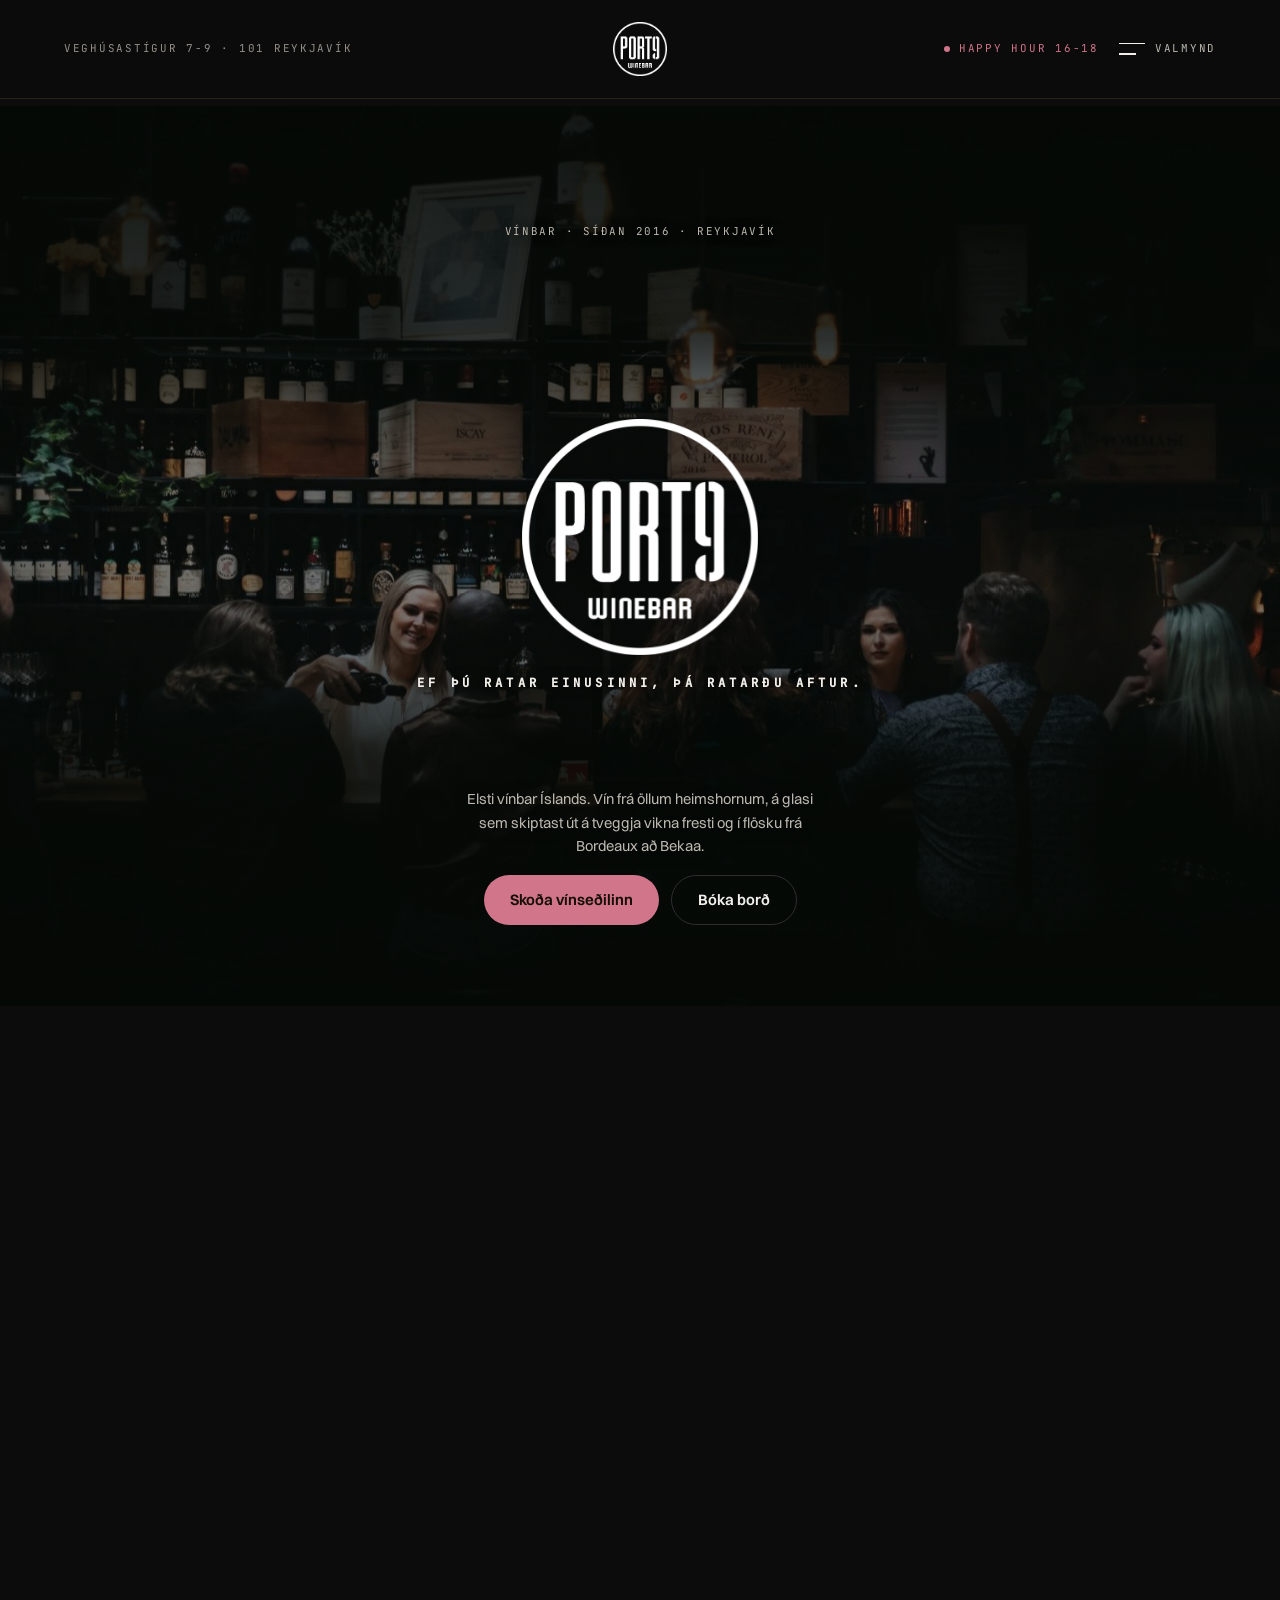
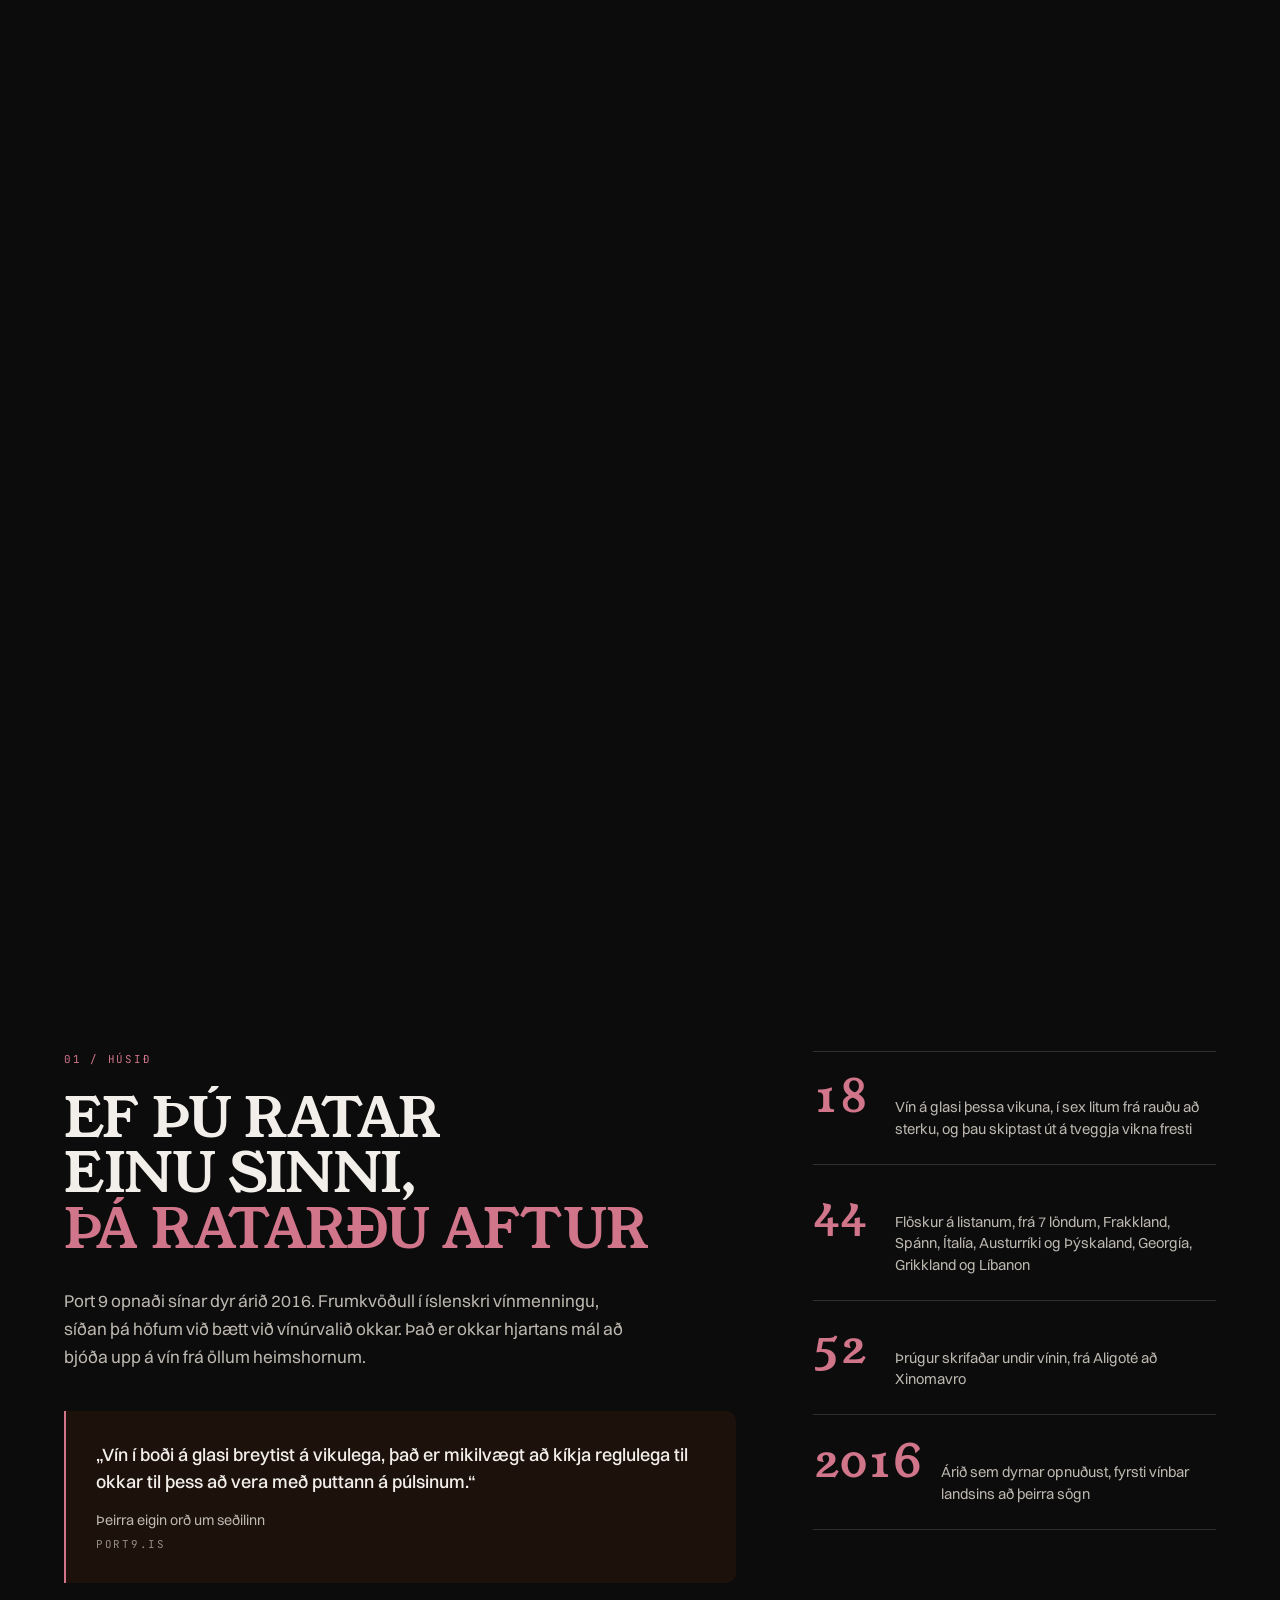
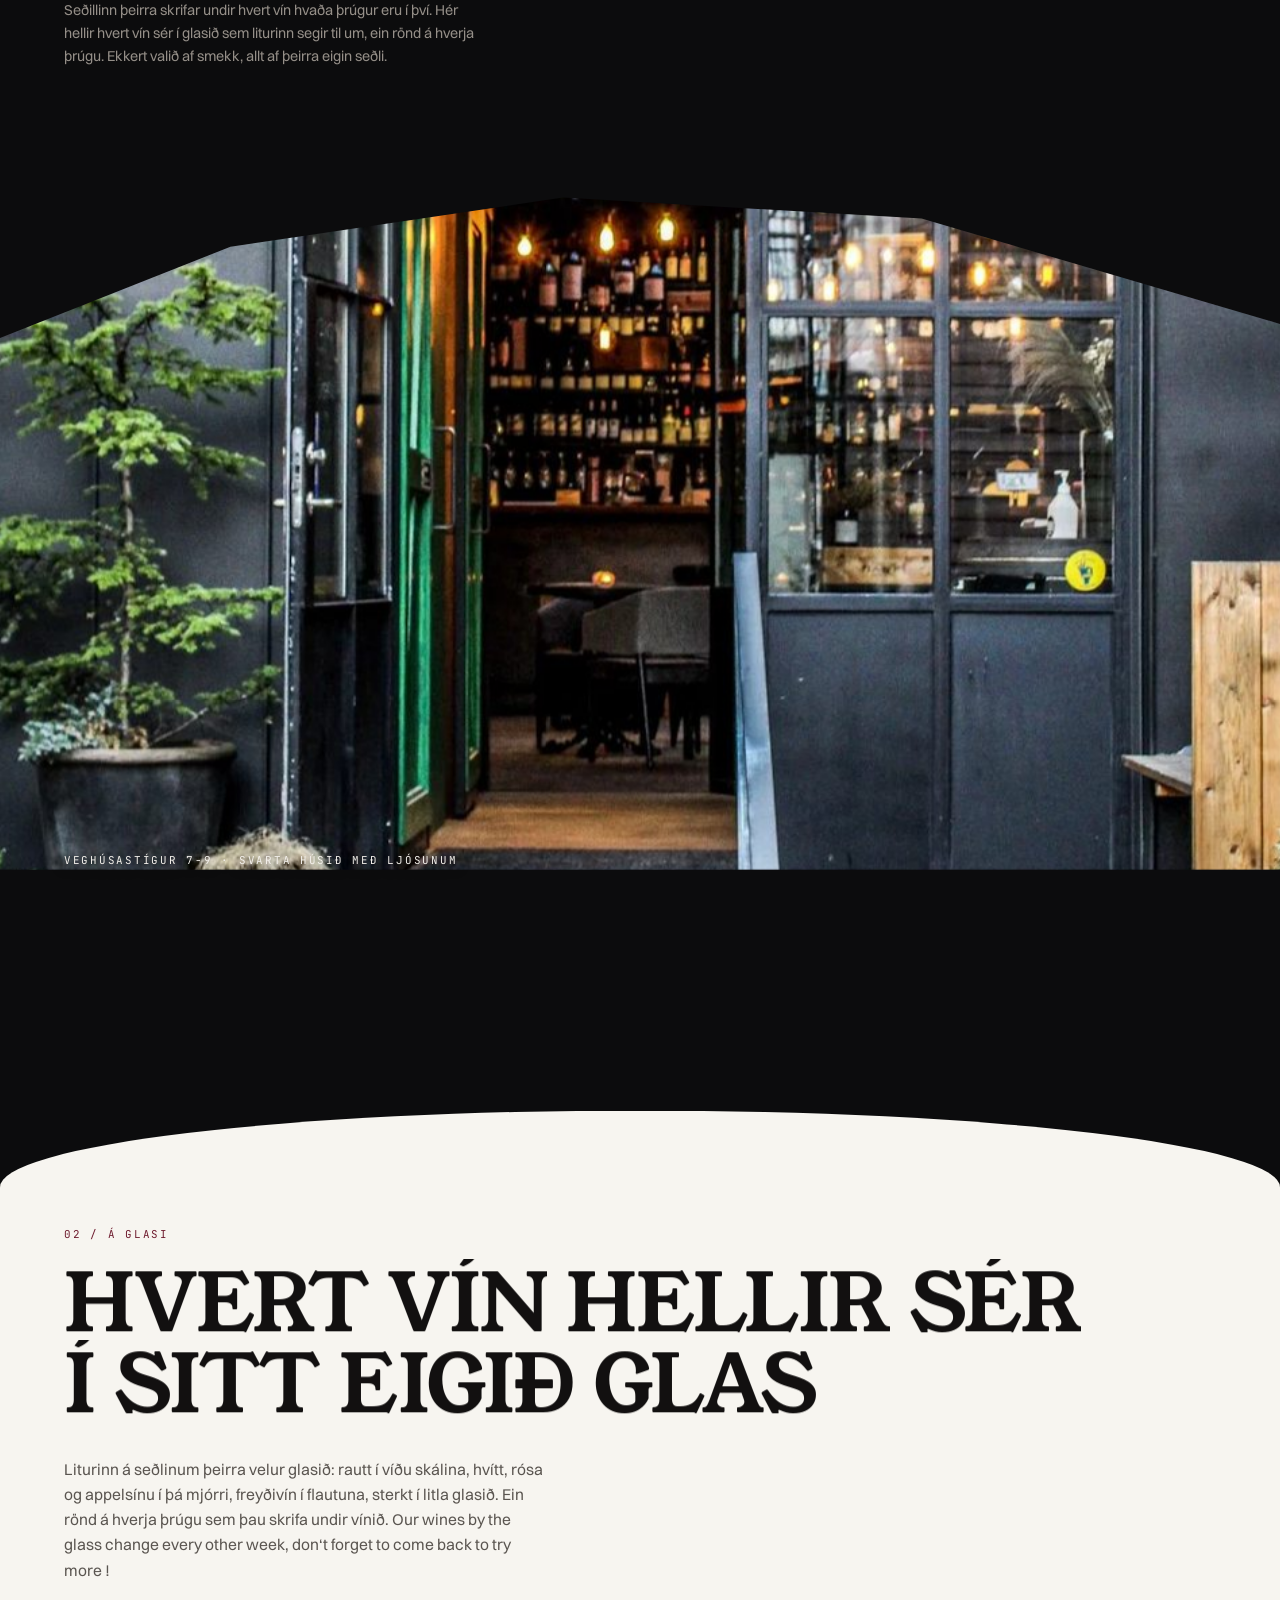
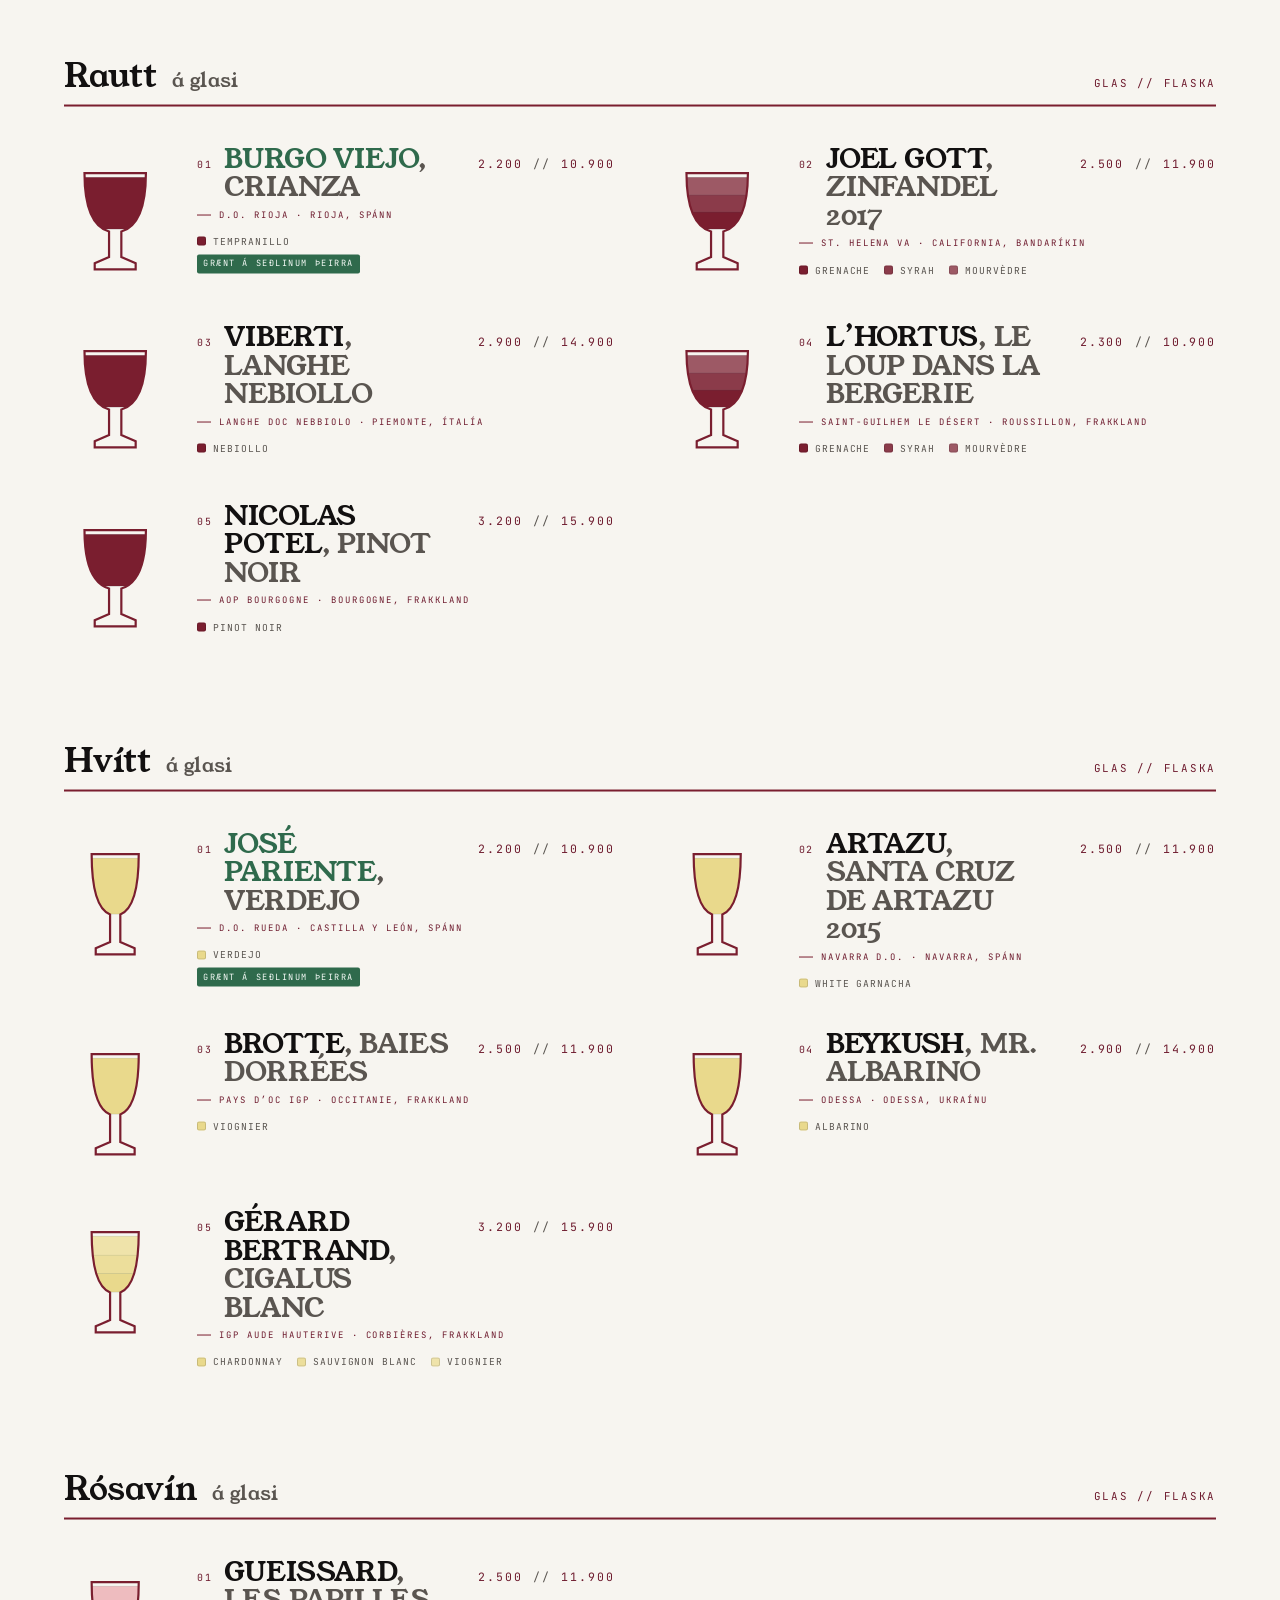
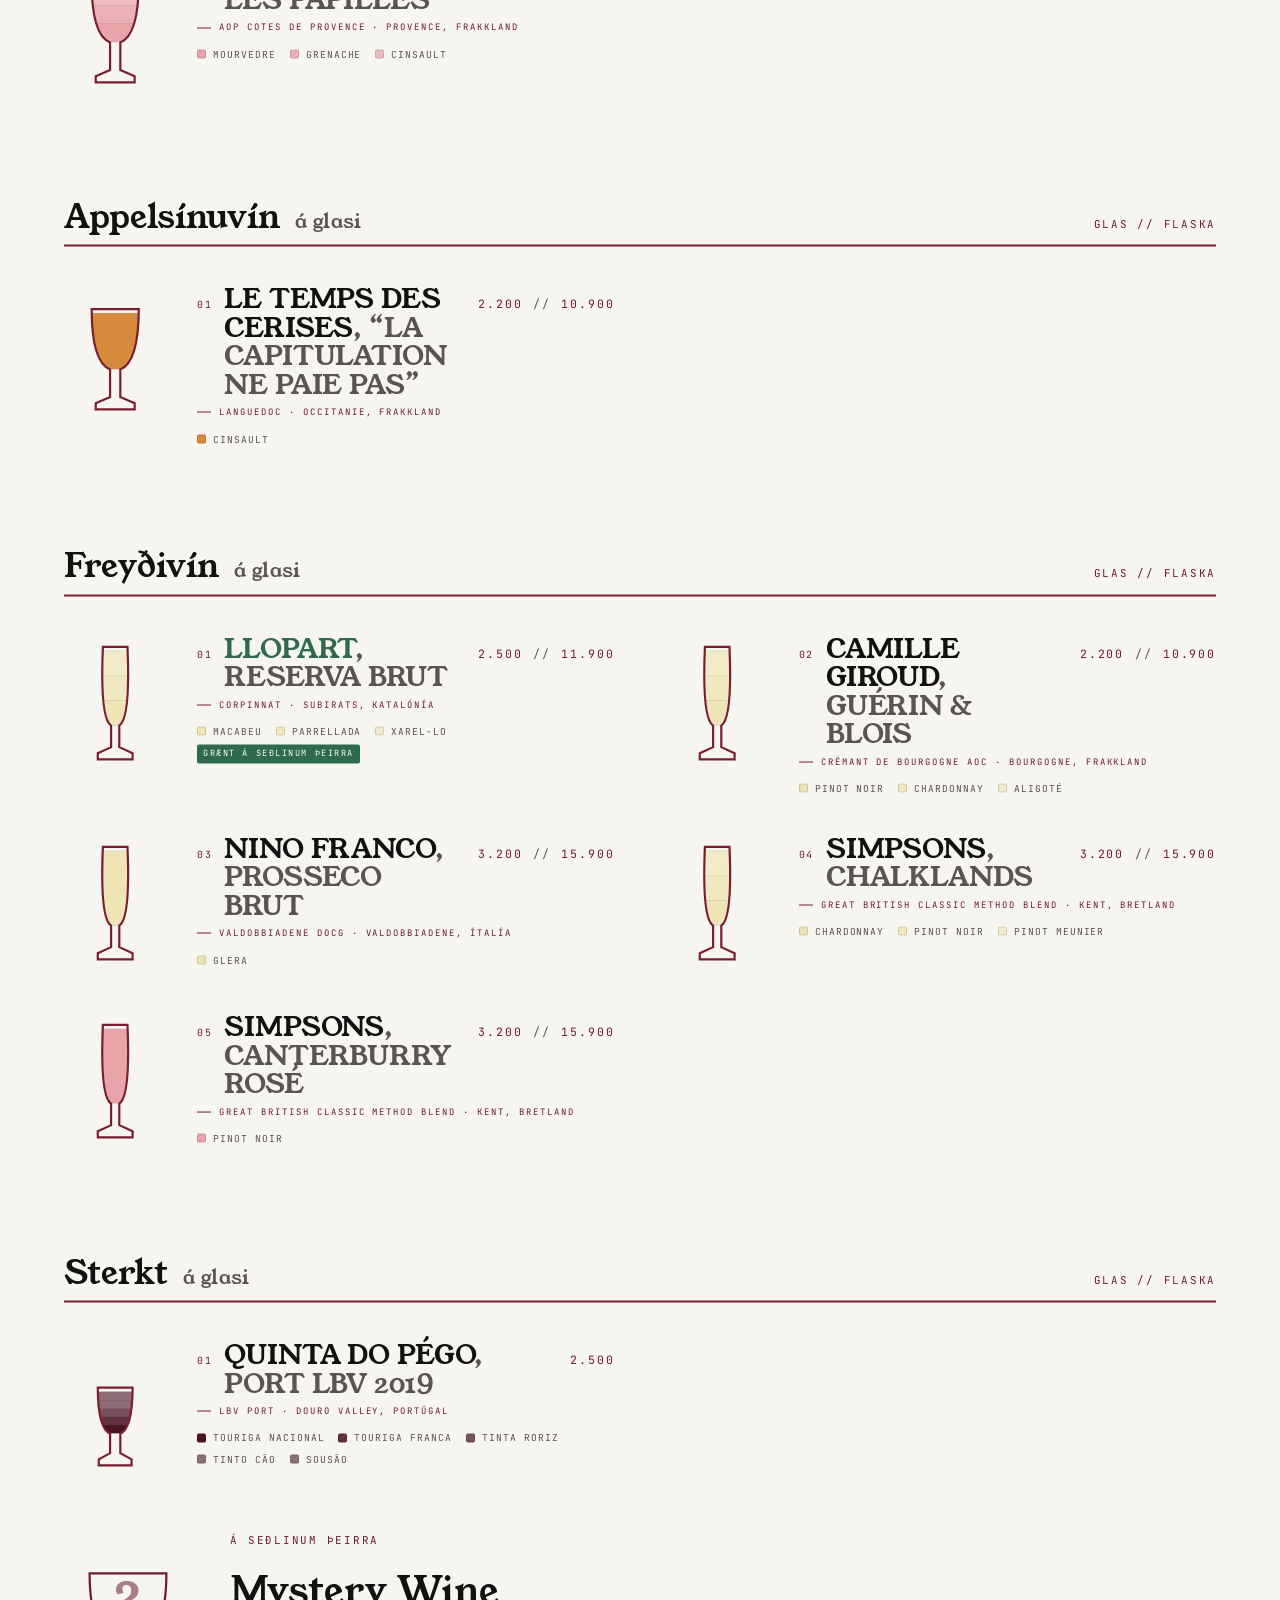
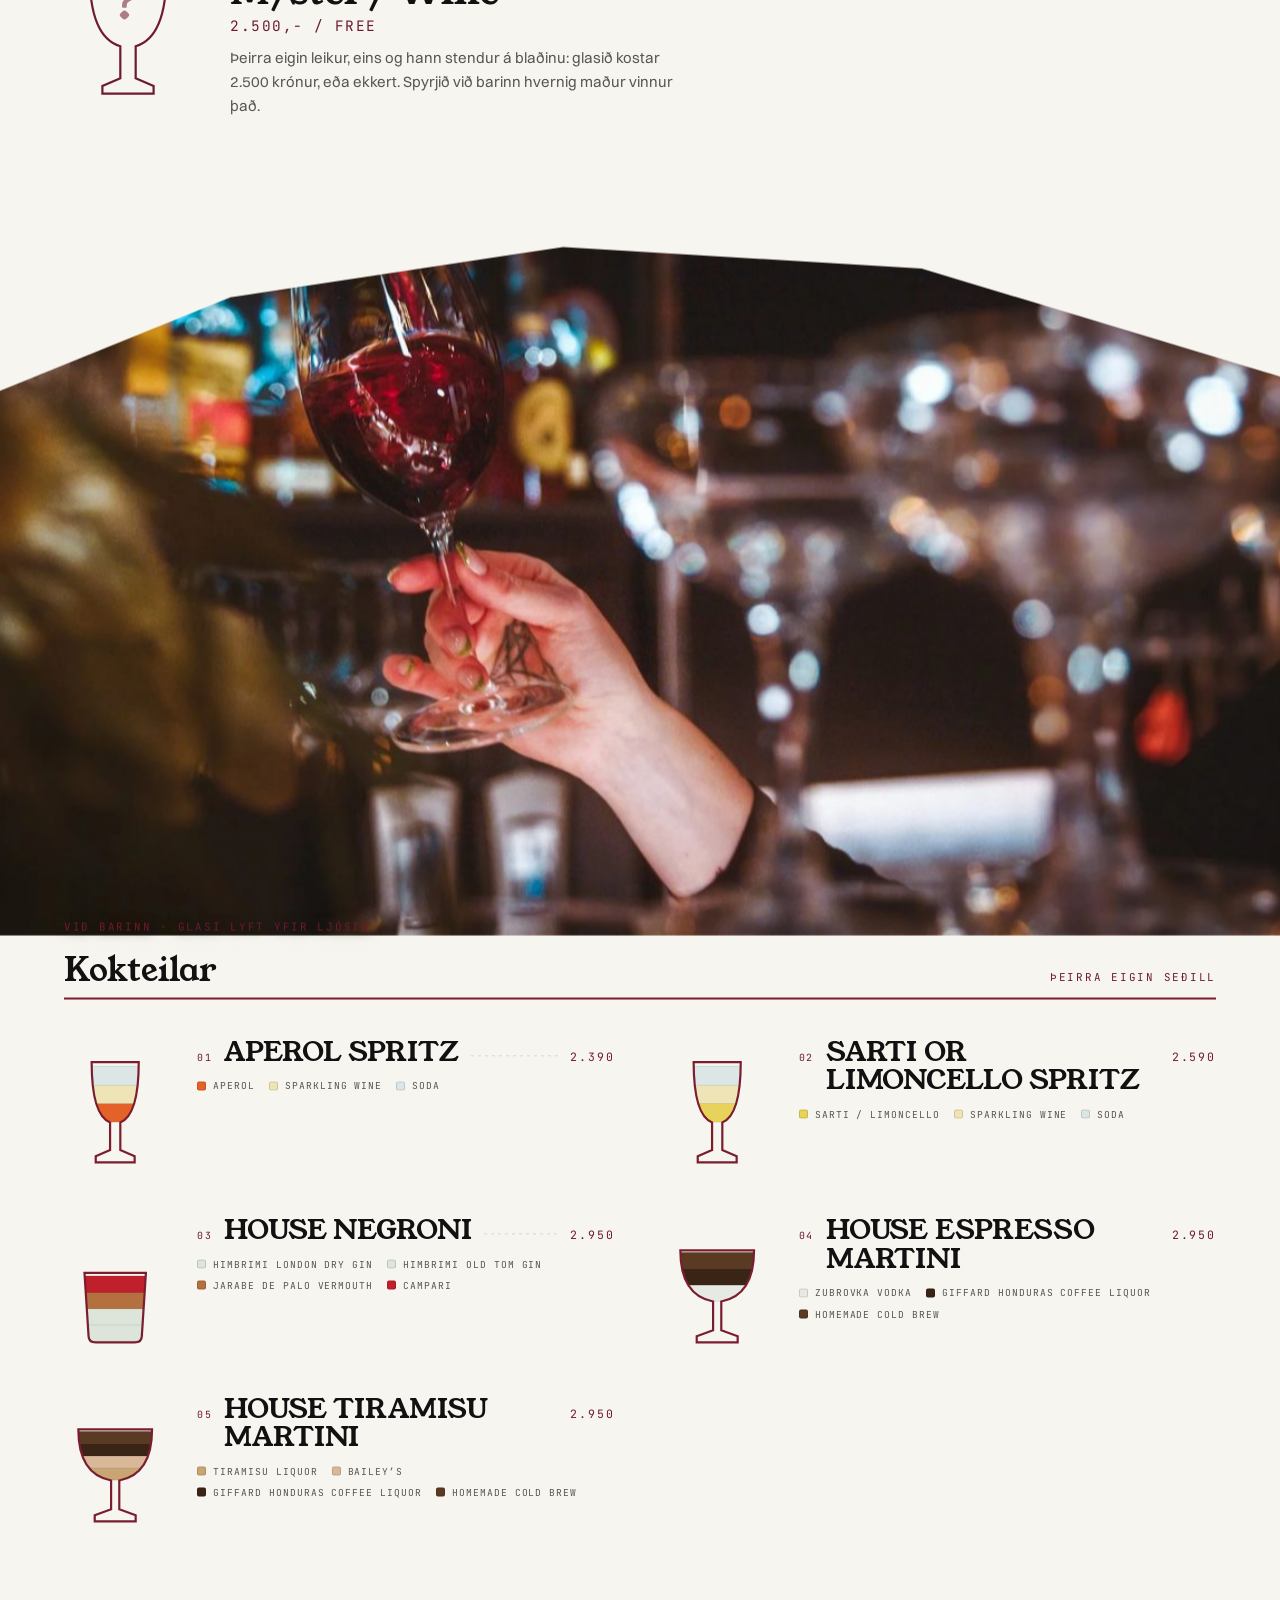
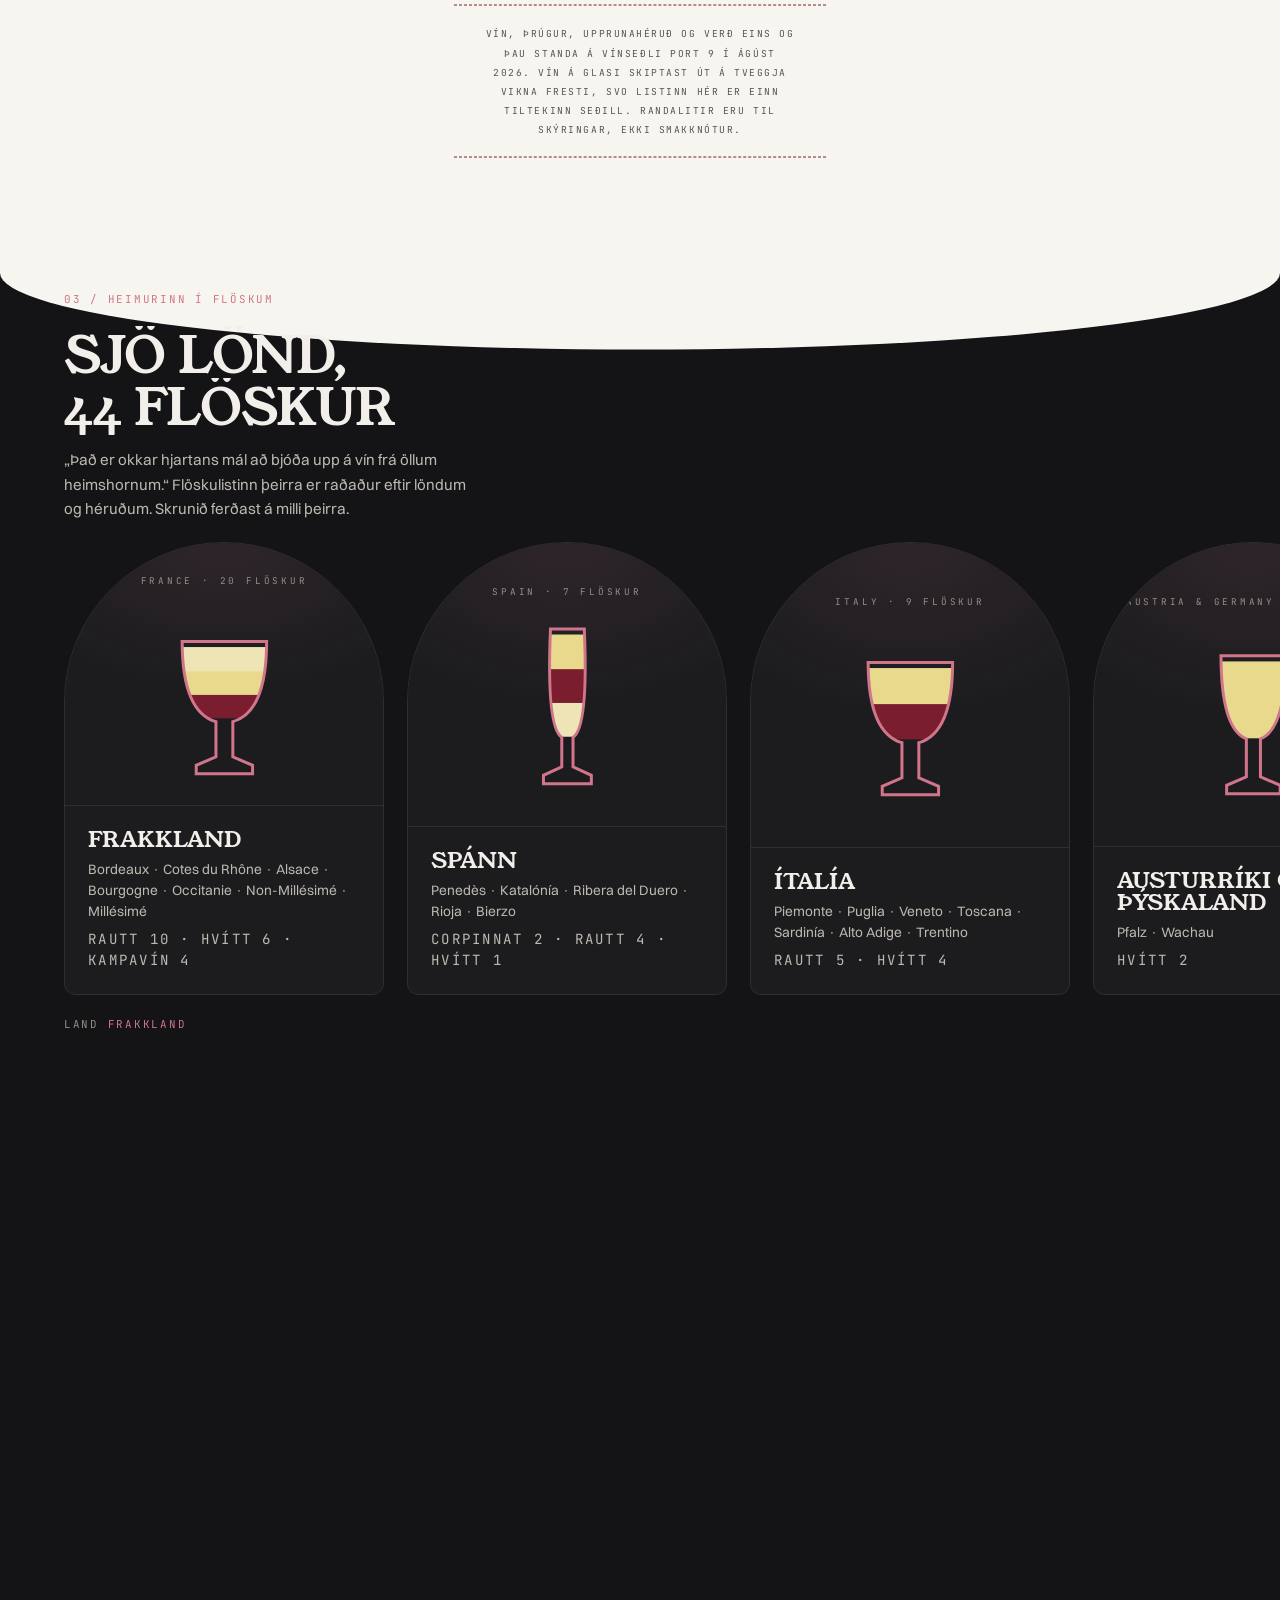
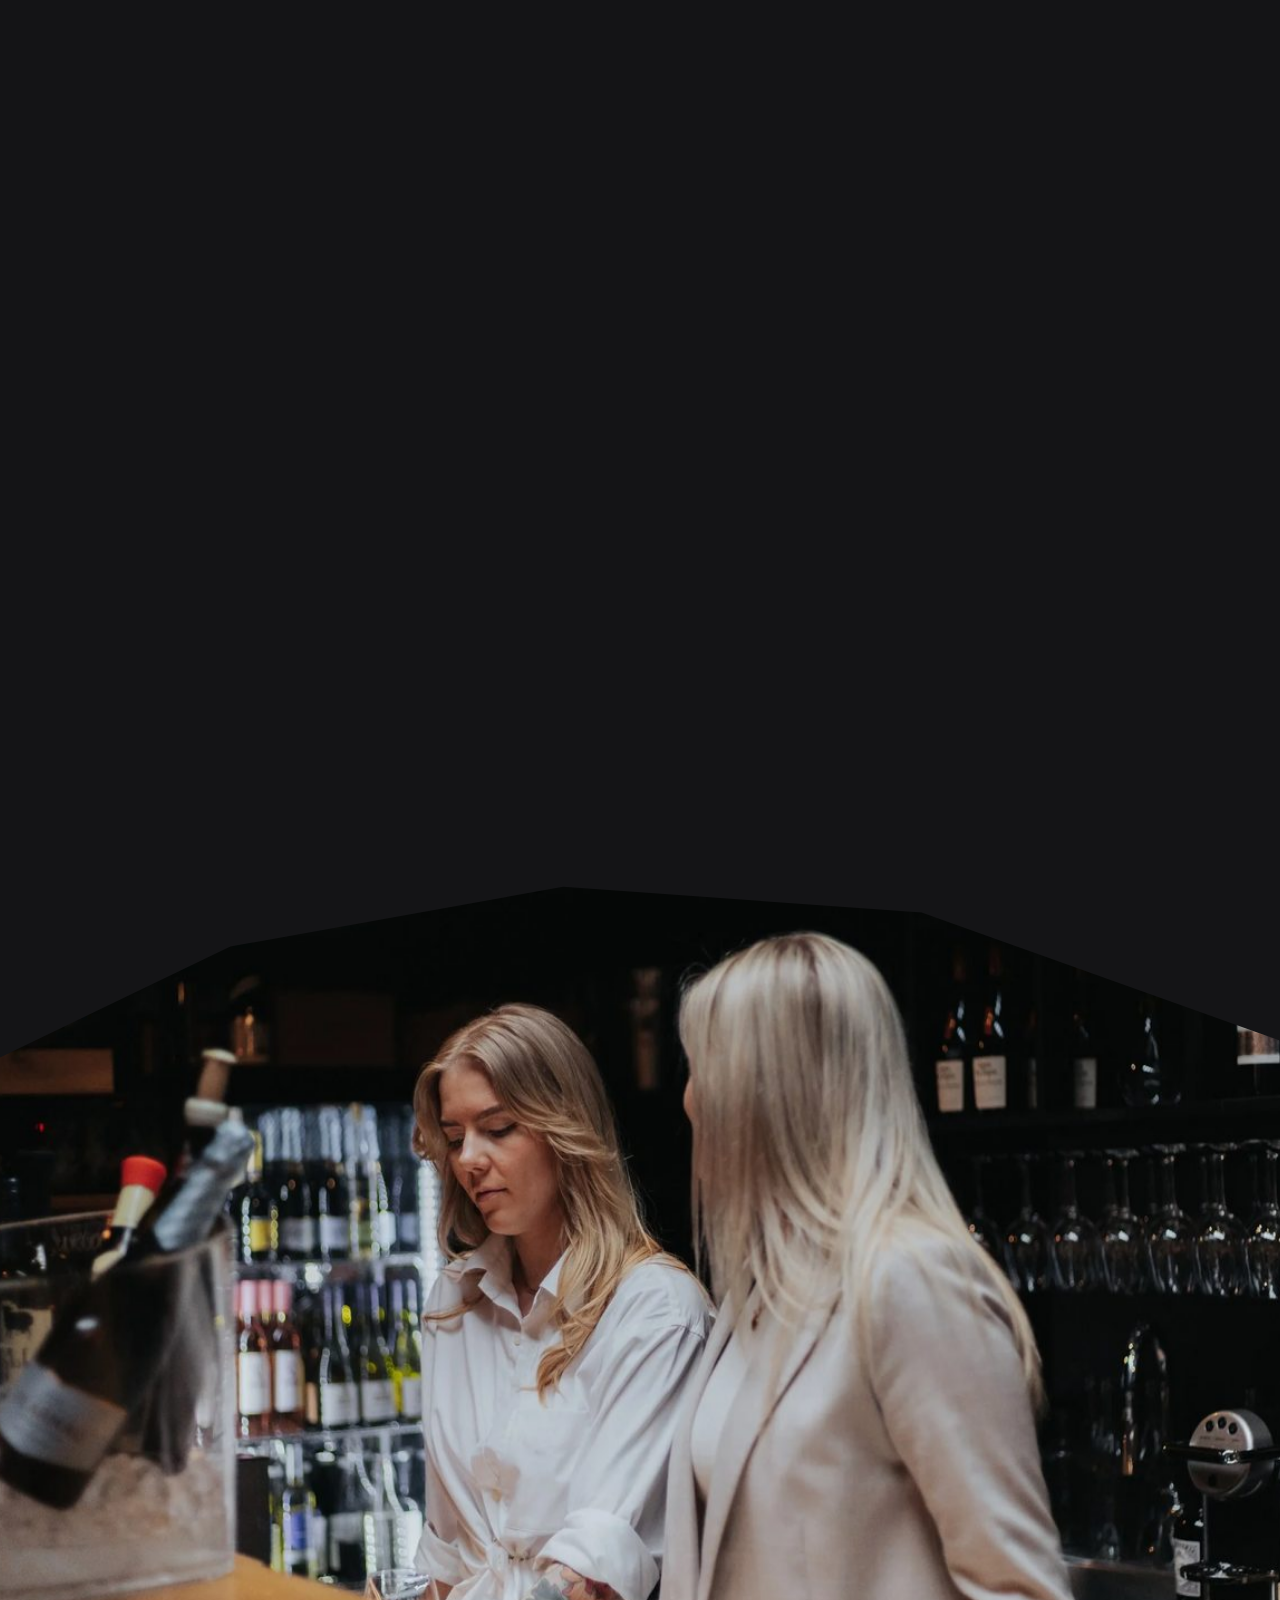
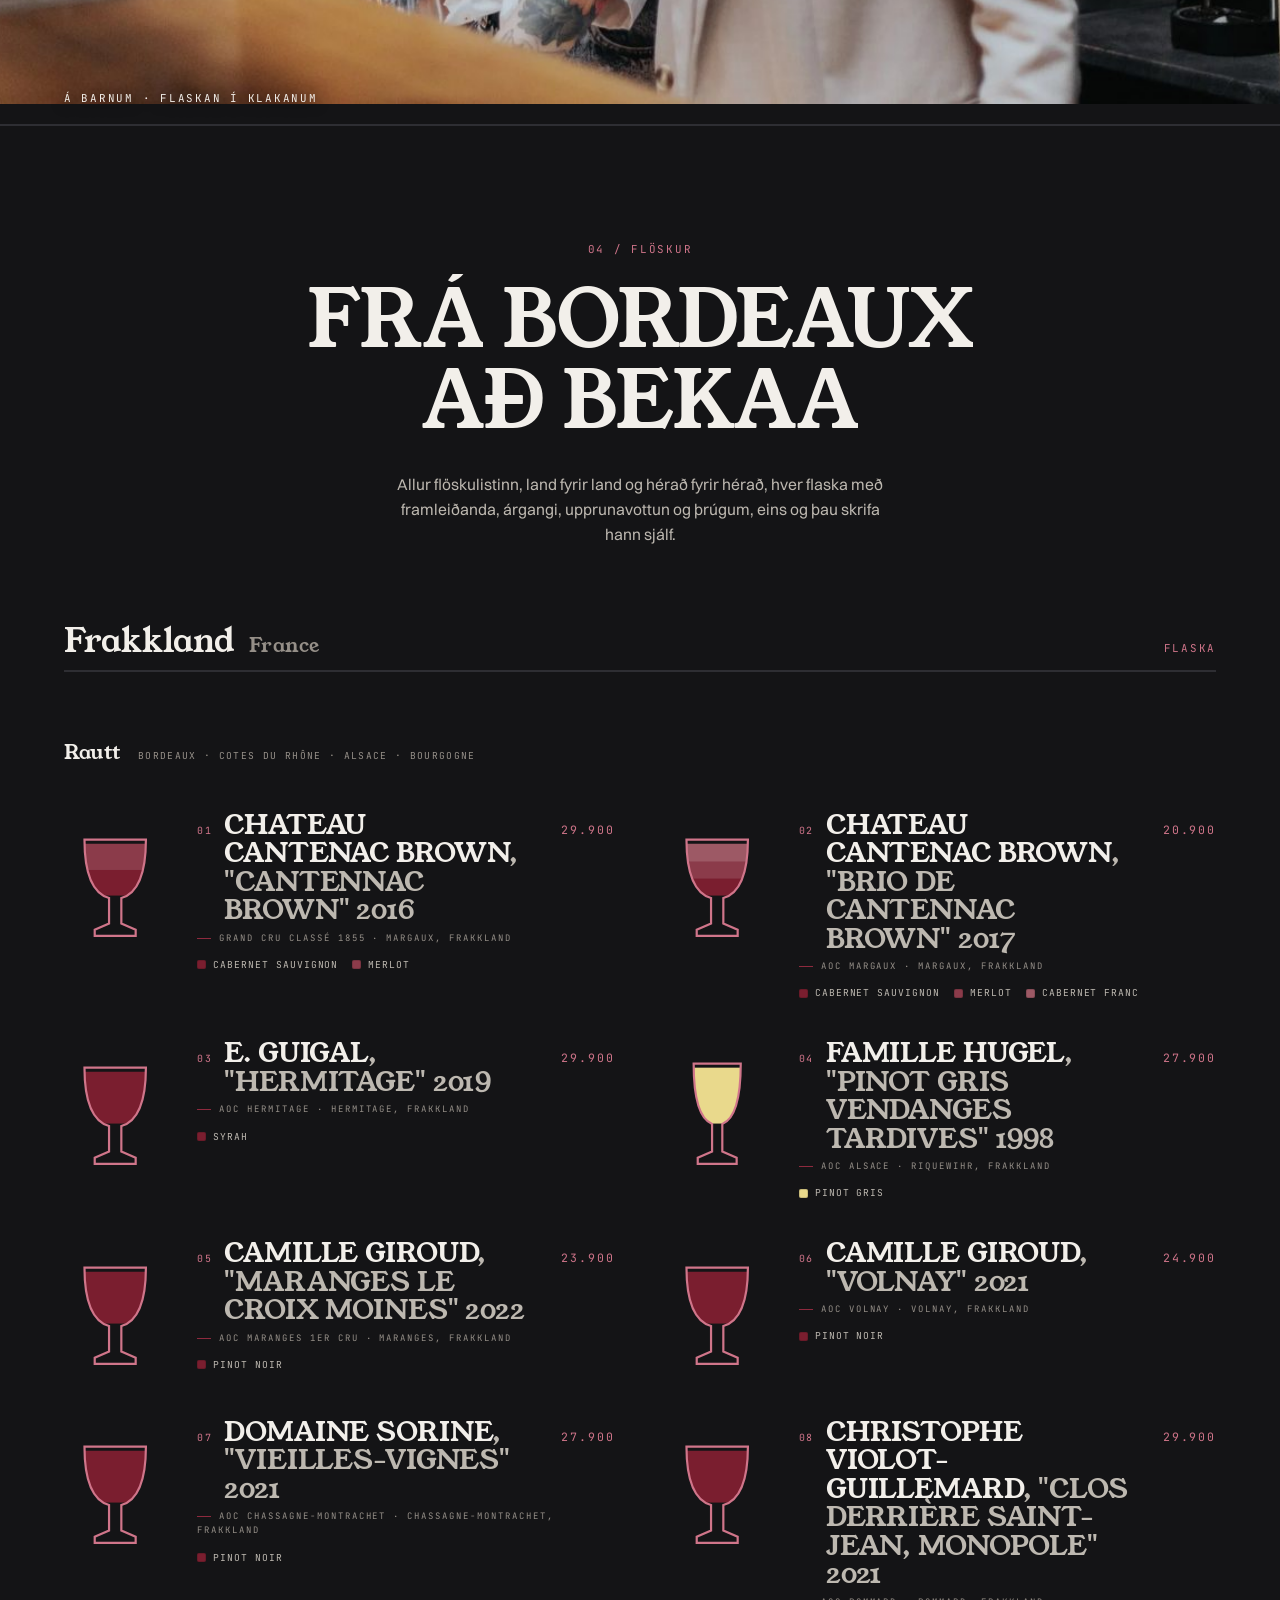
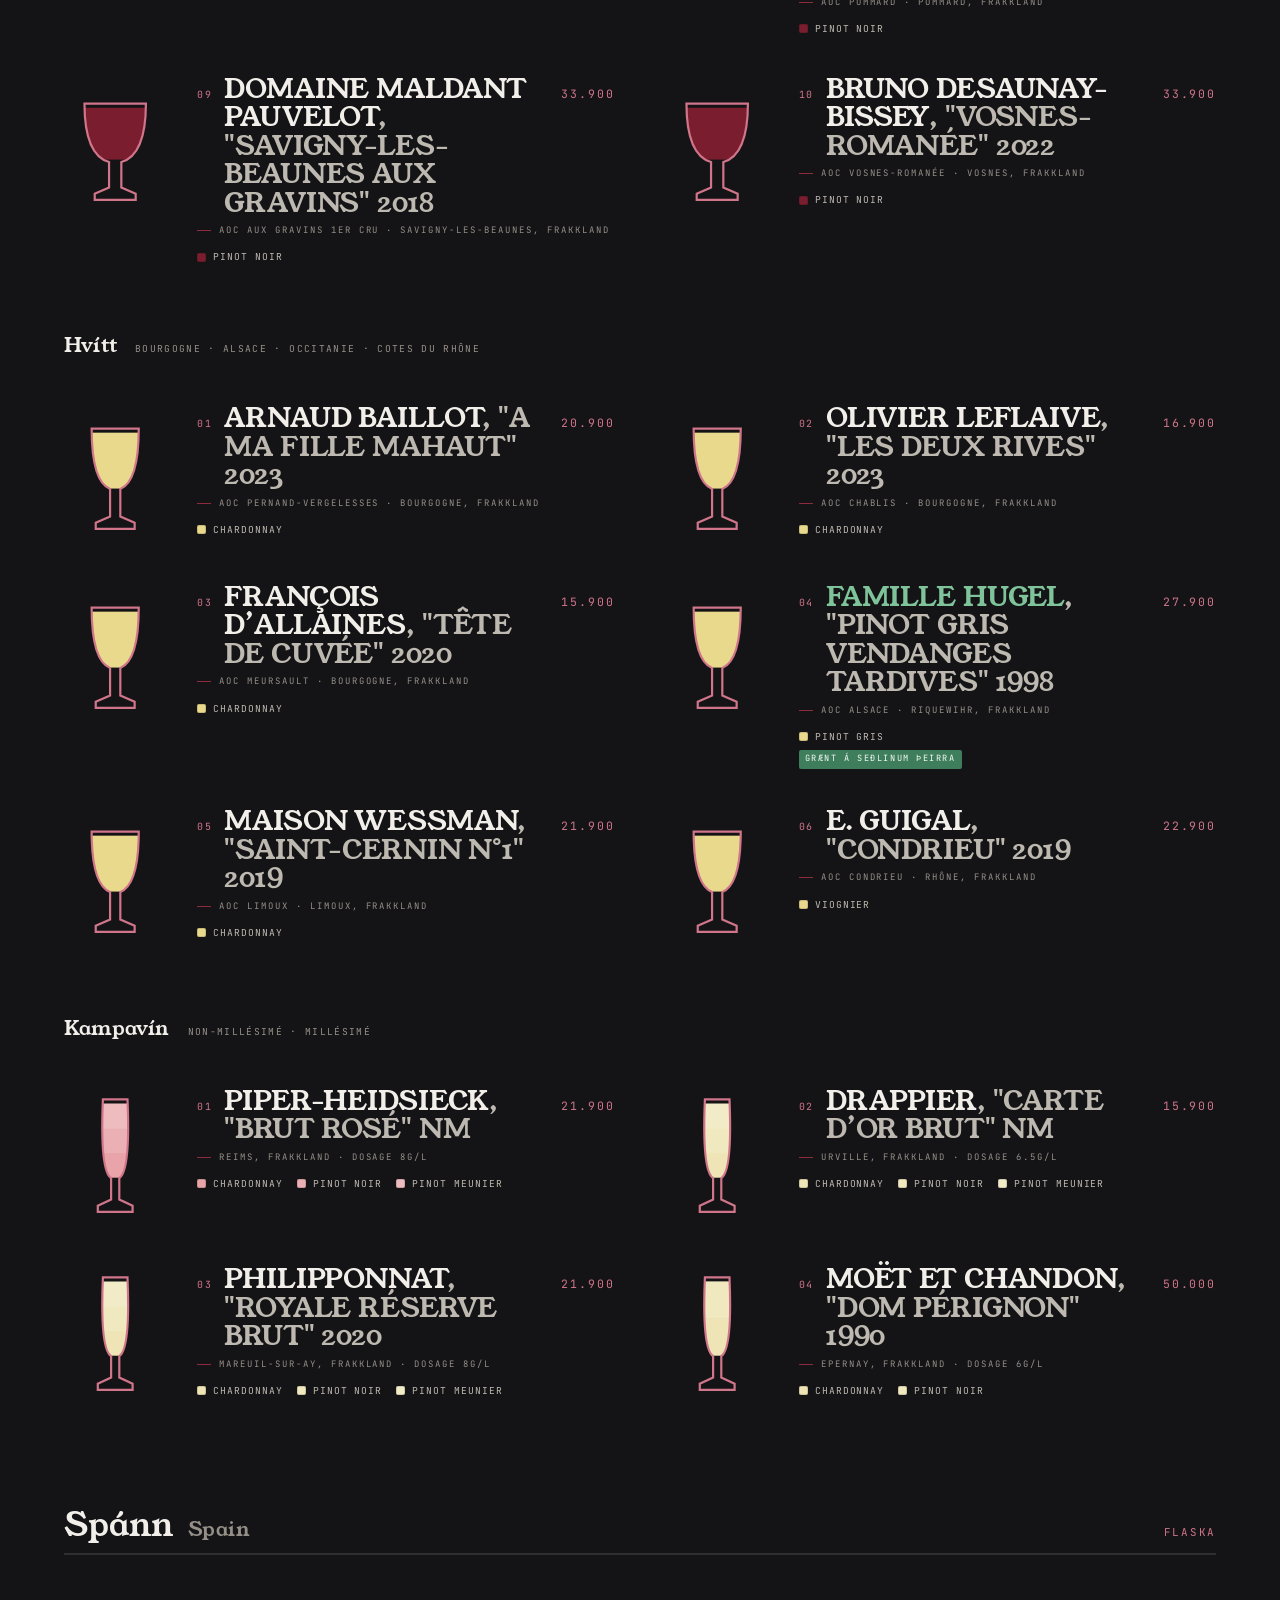
==== commit 710a31a9: "Port 9, second pass from Sindri's review: Young Serif, wine palette, big moments gated on pointer no" ====
--- a/index.html
+++ b/index.html
@@ -6,7 +6,7 @@
 <title>Port 9 winebar &middot; Veghúsastígur 9, Reykjavík</title>
 <meta name="description" content="Port 9 er elsti vínbar Íslands, opnaður 2016. Vín á glasi sem skiptast út á tveggja vikna fresti, flöskulisti frá Bordeaux að Bekaa, vínsmökkun fyrir hópa og happy hour 16-18." />
 <meta name="robots" content="noindex" />
-<meta name="theme-color" content="#0F0C0B" />
+<meta name="theme-color" content="#0C0C0D" />
 <meta property="og:type" content="website" />
 <meta property="og:title" content="Port 9 winebar &middot; Veghúsastígur 9, Reykjavík" />
 <meta property="og:description" content="Elsti vínbar Íslands. Vín frá öllum heimshornum, á glasi og í flösku." />
@@ -15,7 +15,7 @@
 <link rel="icon" href="assets/favicon.svg" type="image/svg+xml" />
 <link rel="icon" href="assets/favicon-32.png" sizes="32x32" />
 <link rel="apple-touch-icon" href="assets/apple-touch-icon.png" />
-<link rel="preload" href="assets/fonts/BespokeStencil-Bold.woff2" as="font" type="font/woff2" crossorigin />
+<link rel="preload" href="assets/fonts/YoungSerif-Regular.woff2" as="font" type="font/woff2" crossorigin />
 <link rel="preload" href="assets/fonts/Switzer-Regular.woff2" as="font" type="font/woff2" crossorigin />
 <link rel="preload" as="image" href="assets/img/hero-bar.jpg" />
 <link rel="stylesheet" href="styles.css" />
--- a/styles.css
+++ b/styles.css
@@ -6,7 +6,7 @@
 
    Palette measured from Kokteilbarinn's OWN photographs, never invented
    (samples counted per photo, 2026-08-19):
-     void   #120A06  darkest 5% of the back-bar photo (21,320 px) and the
+     void   #0C0C0D  darkest 5% of the back-bar photo (21,320 px) and the
                      dark bar counter (16,320 px), averaged
      petrol #0E3846  the train-carriage panelling: #0B2932 (37,406 px on the
                      back bar) and #074554 (112,933 px on the champagne wall)
@@ -26,10 +26,7 @@
 /* One weight, declared across the whole 400–900 range so the fourteen
    inherited `font-weight:700/900` rules resolve to it instead of asking the
    browser to synthesise a fake bold on an already-heavy display face. */
-@font-face{font-family:'Bespoke Stencil';src:url(assets/fonts/BespokeStencil-Regular.woff2)format('woff2');font-weight:400;font-display:swap}
-@font-face{font-family:'Bespoke Stencil';src:url(assets/fonts/BespokeStencil-Medium.woff2)format('woff2');font-weight:500;font-display:swap}
-@font-face{font-family:'Bespoke Stencil';src:url(assets/fonts/BespokeStencil-Bold.woff2)format('woff2');font-weight:700;font-display:swap}
-@font-face{font-family:'Bespoke Stencil';src:url(assets/fonts/BespokeStencil-Extrabold.woff2)format('woff2');font-weight:800;font-display:swap}
+@font-face{font-family:'Young Serif';src:url(assets/fonts/YoungSerif-Regular.woff2)format('woff2');font-weight:400;font-display:swap}
 @font-face{font-family:Switzer;src:url(assets/fonts/Switzer-Regular.woff2)format('woff2');font-weight:400;font-display:swap}
 @font-face{font-family:Switzer;src:url(assets/fonts/Switzer-Medium.woff2)format('woff2');font-weight:500;font-display:swap}
 @font-face{font-family:Switzer;src:url(assets/fonts/Switzer-Semibold.woff2)format('woff2');font-weight:600;font-display:swap}
@@ -41,29 +38,30 @@
      rule already speaks them, so re-aiming the whole page is a change of
      values, not a rewrite. Every value below was measured off Gilligogg's own
      photographs and printed menu; contrast checked before it was committed. */
-  --void:#0F0C0B;             /* room black, the dominant bucket of their photos */
-  --deep:#171311;
-  --moss:#221C19;             /* concrete lift, a real step off --deep */
-  --moss-2:#2A2320;
-  --line:#332A25;
-  --petrol:#1E3A2E;           /* the menu green, deep, for dark panels */
-  --petrol-deep:#152A21;
-
-  --ink:#F2EEE6;              /* 16:1 on void */
-  --dim:#BFB5AA;              /*  9.4:1 */
-  --faint:#9A8F84;            /*  6.2:1 */
-
-  --bronze:#2F7A56;           /* THE accent: their printed list sets the picks in green */
-  --bronze-lift:#5FA87E;      /*  6.9:1 on void */
-  --bronze-deep:#1F5C3E;      /*  8.6:1 on the sheet */
-  --bronze-band:#2F7A56;
-
-  --paper:#F7F5F0;            /* their menu paper, white, not warmed */
-  --paper-ink:#121010;        /* 17:1 on the sheet */
-  --paper-dim:#5A5550;        /*  6.6:1 */
+  --void:#0C0C0D;             /* concrete black, cool, not the carriage brown */
+  --deep:#141416;
+  --moss:#1C1C1F;
+  --moss-2:#242428;
+  --line:#2E2E33;
+  --petrol:#2A1820;           /* wine-dark panel */
+  --petrol-deep:#1E1118;
+
+  --ink:#F2EFEA;              /* 16.5:1 on void */
+  --dim:#BDB8B0;              /*  9.3:1 */
+  --faint:#958F88;            /*  6.0:1 */
+
+  --bronze:#8E2A3E;           /* THE accent: the wine in the glass */
+  --bronze-lift:#D0758A;      /*  6.4:1 on void, the lifted claret for small text */
+  --bronze-deep:#6E1B2E;      /*  9.1:1 on the sheet */
+  --bronze-band:#7A1E2F;
+
+  --paper:#F7F5F0;            /* their menu paper, white */
+  --paper-ink:#121010;
+  --paper-dim:#5A5550;
   --paper-line:#DCD6CC;
 
-  --spark:#7A1E2F;            /* the red in the glass, for the gate and the rent band */
+  --spark:#3E7E5C;            /* their menu green, ONLY for the picks they set in green */
+  --pick-deep:#2F6A4C;        /*  6.8:1 on the sheet */
 
   --pad:clamp(20px,5vw,72px);
   --gap:clamp(48px,9vw,140px);
@@ -118,7 +116,7 @@
 
 /* ── shared type ───────────────────────────────────────── */
 .h2{
-  font-family:'Bespoke Stencil',serif;font-weight:800;
+  font-family:'Young Serif',serif;font-weight:400;
   font-size:clamp(2.1rem,6.2vw,5rem);line-height:1.02;letter-spacing:-.015em;
   text-transform:uppercase;
 }
@@ -211,7 +209,7 @@
   /* the notch: a fixed top bar slides UNDER the iOS status bar without this,
      so the address line and burger land behind the clock */
   padding:calc(16px + env(safe-area-inset-top)) var(--pad) 16px;
-  background-color:rgba(24,12,7,.88);
+  background-color:rgba(12,12,13,.88);
   -webkit-backdrop-filter:blur(10px);backdrop-filter:blur(10px);
   border-bottom:1px solid rgba(217,168,92,.14);
 }
@@ -275,7 +273,7 @@
   flex:0 0 auto;transform:translateY(-.35em);
 }
 .menu__nav a{
-  text-decoration:none;font-family:'Bespoke Stencil',serif;font-weight:800;
+  text-decoration:none;font-family:'Young Serif',serif;font-weight:400;
   font-size:clamp(1.15rem,4.6vw,2.05rem);line-height:1.25;text-transform:uppercase;
   overflow:hidden;display:block;
 }
@@ -399,7 +397,7 @@
   animation:jgMarquee 46s linear infinite;
 }
 .ticker__track span{
-  font-family:'Bespoke Stencil',serif;font-weight:700;font-size:clamp(1rem,1.9vw,1.55rem);
+  font-family:'Young Serif',serif;font-weight:400;font-size:clamp(1rem,1.9vw,1.55rem);
   text-transform:uppercase;letter-spacing:.02em;padding:0 clamp(16px,2.4vw,34px);
   white-space:nowrap;color:var(--dim);
 }
@@ -430,7 +428,7 @@
   padding:clamp(16px,2.2vw,24px) 0;border-bottom:1px solid var(--line);
 }
 .facts__n{
-  font-family:'Bespoke Stencil',serif;font-weight:800;font-size:clamp(1.9rem,3.4vw,2.9rem);
+  font-family:'Young Serif',serif;font-weight:400;font-size:clamp(1.9rem,3.4vw,2.9rem);
   color:var(--bronze-lift);line-height:1;min-width:2.4ch;
 }
 .facts__n sup{font-size:.42em;vertical-align:super}
@@ -544,7 +542,7 @@
 .drow.is-active{padding-left:clamp(18px,2.2vw,28px)}
 .drow__i{font-family:'JB Mono',monospace;font-size:.66rem;color:var(--faint);letter-spacing:.1em}
 .drow__name{
-  font-family:'Bespoke Stencil',serif;font-weight:700;text-transform:uppercase;
+  font-family:'Young Serif',serif;font-weight:400;text-transform:uppercase;
   font-size:clamp(1.05rem,2vw,1.6rem);line-height:1.1;letter-spacing:-.005em;
   transition:color .3s;
 }
@@ -578,7 +576,7 @@
 .panel__noimg[hidden]{display:none}
 .panel__body{padding:clamp(18px,2.2vw,26px);display:grid;gap:10px}
 .panel__cat{color:var(--bronze-lift)}
-.panel__name{font-family:'Bespoke Stencil',serif;font-weight:800;text-transform:uppercase;
+.panel__name{font-family:'Young Serif',serif;font-weight:400;text-transform:uppercase;
   font-size:clamp(1.3rem,2.2vw,1.85rem);line-height:1.04}
 .panel__note{color:var(--dim);font-size:.92rem;margin-top:-2px}
 .panel__spec{display:flex;flex-wrap:wrap;gap:6px;margin-top:4px}
@@ -611,7 +609,7 @@
   border-bottom:2px solid var(--bronze-band);padding-bottom:12px;margin-bottom:clamp(22px,3vw,38px);
 }
 .course__title{
-  font-family:'Bespoke Stencil',serif;font-weight:800;text-transform:uppercase;
+  font-family:'Young Serif',serif;font-weight:400;text-transform:uppercase;
   font-size:clamp(1.5rem,3.4vw,2.6rem);line-height:1;letter-spacing:-.01em;color:var(--paper-ink);
 }
 .course__price{color:var(--bronze-deep)}
@@ -626,7 +624,7 @@
 
 .dish__top{
   display:flex;align-items:baseline;gap:12px;
-  font-family:'Bespoke Stencil',serif;font-weight:800;text-transform:uppercase;
+  font-family:'Young Serif',serif;font-weight:400;text-transform:uppercase;
 }
 .dish__n{font-family:'JB Mono',monospace;font-weight:400;font-size:.62rem;color:var(--bronze-deep);flex:0 0 auto}
 .dish__name{font-size:clamp(1.05rem,2.1vw,1.68rem);line-height:1.06;letter-spacing:-.005em;color:var(--paper-ink)}
@@ -696,7 +694,7 @@
 .crew__card:hover img{filter:saturate(1) contrast(1)}
 .crew__body{flex:0 0 auto;padding:clamp(16px,1.8vw,24px);display:grid;gap:8px}
 .crew__body h3{
-  font-family:'Bespoke Stencil',serif;font-weight:800;text-transform:uppercase;
+  font-family:'Young Serif',serif;font-weight:400;text-transform:uppercase;
   font-size:clamp(1.15rem,1.7vw,1.5rem);line-height:1;
 }
 .crew__tag{color:var(--bronze-lift);font-size:.56rem;line-height:1.7}
@@ -733,7 +731,7 @@
 .acard figcaption{
   position:absolute;inset:auto 0 0;padding:14px 14px 12px;
   background:linear-gradient(to top,rgba(5,9,6,.93),transparent);
-  font-family:'Bespoke Stencil',serif;font-weight:700;text-transform:uppercase;
+  font-family:'Young Serif',serif;font-weight:400;text-transform:uppercase;
   font-size:.9rem;letter-spacing:.01em;line-height:1.2;
 }
 .acard__tag{
@@ -783,7 +781,7 @@
   align-items:end;margin-top:clamp(24px,3vw,36px)}
 .rent__nums{display:flex;gap:clamp(24px,4vw,56px)}
 .rent__nums li{display:grid;gap:2px}
-.rent__nums strong{font-family:'Bespoke Stencil',serif;font-weight:800;
+.rent__nums strong{font-family:'Young Serif',serif;font-weight:400;
   font-size:clamp(2.4rem,5.4vw,4.4rem);line-height:.94}
 .rent__nums span{font-family:'JB Mono',monospace;font-size:.62rem;letter-spacing:.18em;
   text-transform:uppercase;color:#2A2010}
@@ -811,7 +809,7 @@
 .hours li.is-today{color:var(--bronze-lift)}
 .hours li.is-today span:first-child{color:var(--bronze-lift);font-weight:600}
 .hours li.is-today b{color:var(--bronze-lift)}
-.find__addr{font-family:'Bespoke Stencil',serif;font-weight:700;font-size:1.3rem;
+.find__addr{font-family:'Young Serif',serif;font-weight:400;font-size:1.3rem;
   line-height:1.3;text-transform:uppercase;margin-bottom:14px}
 .find__addr span{color:var(--bronze-lift)}
 .find__body{color:var(--dim);font-size:.92rem;margin-bottom:20px}
@@ -988,7 +986,7 @@
 .method__head{display:flex;align-items:center;gap:16px;justify-content:center}
 .method__gl{width:clamp(34px,3.4vw,46px);height:auto;flex:0 0 auto;
   fill:none;stroke:var(--bronze-lift);stroke-width:3.4}
-.method__title{font-family:'Bespoke Stencil',serif;font-weight:800;text-transform:uppercase;
+.method__title{font-family:'Young Serif',serif;font-weight:400;text-transform:uppercase;
   font-size:clamp(1.25rem,2vw,1.75rem);line-height:1}
 .method__price{color:var(--bronze-lift);margin-top:5px}
 .method__list{display:grid;gap:0}
@@ -1017,7 +1015,7 @@
   max-width:var(--maxw);margin:0 auto;padding:0 var(--pad);
   display:grid;grid-template-columns:1fr 1fr;gap:clamp(34px,6vw,90px);
 }
-.cellar__h{font-family:'Bespoke Stencil',serif;font-weight:800;text-transform:uppercase;
+.cellar__h{font-family:'Young Serif',serif;font-weight:400;text-transform:uppercase;
   font-size:clamp(1.5rem,2.6vw,2.2rem);line-height:1;color:var(--paper-ink)}
 .cellar__sub{color:var(--bronze-deep);margin:8px 0 clamp(18px,2.4vw,28px)}
 .cellar__cat{font-family:'JB Mono',monospace;font-size:.66rem;letter-spacing:.2em;
@@ -1038,7 +1036,7 @@
 /* ── happy hour band (the inherited gold slab, retimed) ──── */
 .rent__band{max-width:var(--maxw);margin:0 auto;padding:0 var(--pad);text-align:center}
 .rent__eyebrow{color:var(--bronze-deep);letter-spacing:.3em}
-.rent__big{font-family:'Bespoke Stencil',serif;font-weight:800;text-transform:uppercase;
+.rent__big{font-family:'Young Serif',serif;font-weight:400;text-transform:uppercase;
   font-size:clamp(3rem,11vw,9rem);line-height:.92;color:var(--paper-ink);
   margin:clamp(14px,2vw,24px) 0}
 .rent__sub{color:var(--paper-dim);font-size:clamp(1rem,1.4vw,1.2rem);max-width:44ch;margin:0 auto}
@@ -1047,7 +1045,7 @@
 .visit__grid{grid-template-columns:1fr 1fr}
 .visit__col{border:1px solid var(--line);border-radius:14px;
   padding:clamp(22px,2.8vw,34px);background:var(--deep)}
-.visit__h{font-family:'Bespoke Stencil',serif;font-weight:800;text-transform:uppercase;
+.visit__h{font-family:'Young Serif',serif;font-weight:400;text-transform:uppercase;
   font-size:clamp(1.15rem,1.8vw,1.5rem);line-height:1;color:var(--bronze-lift);
   margin-bottom:clamp(16px,2vw,22px)}
 .hrs li{display:flex;justify-content:space-between;gap:16px;align-items:baseline;
@@ -1057,11 +1055,11 @@
 .hrs__t{color:var(--ink)}
 .hrs--late .hrs__t{color:var(--bronze-lift)}
 .visit__hh{color:var(--spark);margin-top:16px}
-.visit__addr{font-family:'Bespoke Stencil',serif;font-weight:700;font-size:1.35rem;
+.visit__addr{font-family:'Young Serif',serif;font-weight:400;font-size:1.35rem;
   line-height:1.3;text-transform:uppercase;margin-bottom:14px}
 .visit__phone{margin:0 0 14px}
 .visit__phone a{
-  font-family:'Bespoke Stencil',serif;font-weight:800;text-decoration:none;
+  font-family:'Young Serif',serif;font-weight:400;text-decoration:none;
   font-size:clamp(2.2rem,4.6vw,3.6rem);line-height:1;color:var(--bronze-lift);
   letter-spacing:.02em;transition:color .3s;
 }
@@ -1139,7 +1137,7 @@
 
 /* FROZEN PINA COLADA: the sheet says only "Spurðu þjóninn" */
 .gl--empty .gl__q{
-  font-family:'Bespoke Stencil',serif;font-size:44px;fill:var(--bronze-band);
+  font-family:'Young Serif',serif;font-size:44px;fill:var(--bronze-band);
   opacity:.55;
 }
 .dish__mystery{
@@ -1186,7 +1184,7 @@
 }
 .method--bca .method__list{width:100%}
 .method--bca .method__list li{border-bottom:0;padding:4px 0;color:var(--ink);
-  font-family:'Bespoke Stencil',serif;font-weight:700;text-transform:uppercase;
+  font-family:'Young Serif',serif;font-weight:400;text-transform:uppercase;
   font-size:clamp(1.05rem,1.6vw,1.4rem)}
 .method--bca .method__list li:hover{padding-left:0}
 .method--bca .method__src{font-family:'JB Mono',monospace;font-size:.54rem;
@@ -1304,7 +1302,7 @@
 .drinks--dark .dish__slash{color:var(--faint)}
 .dish__tags{font-style:normal}
 /* the course title's English/gloss word, set quiet */
-.course__en{font-family:'Bespoke Stencil',serif;font-weight:400;font-style:normal;color:var(--paper-dim);font-size:.6em;margin-left:.35em;letter-spacing:.02em}
+.course__en{font-family:'Young Serif',serif;font-weight:400;font-style:normal;color:var(--paper-dim);font-size:.6em;margin-left:.35em;letter-spacing:.02em}
 .drinks--dark .course__en{color:var(--faint)}
 
 /* their green picks: a stamp in their own green, stated as theirs */
@@ -1314,14 +1312,14 @@
   color:var(--paper);background:var(--bronze-deep);
 }
 .drinks--dark .dish__pick{background:var(--bronze);color:var(--ink)}
-.dish--pick .dish__name{color:var(--bronze-deep)}
-.drinks--dark .dish--pick .dish__name{color:var(--bronze-lift)}
+.dish--pick .dish__name{color:var(--pick-deep)}
+.drinks--dark .dish--pick .dish__name{color:#7FC39B}
 
 /* region heading rows inside the bottle list */
 .dish--head{display:block;padding:clamp(18px,2.2vw,26px) 0 4px;border:0;grid-column:1/-1}
 .dish--head + .dish{border-top:0}
 .dish__grp{display:flex;align-items:baseline;gap:clamp(10px,1.4vw,18px);margin:0;flex-wrap:wrap}
-.dish__grp-t{font-family:'Bespoke Stencil',serif;font-weight:700;font-size:clamp(1.05rem,1.6vw,1.3rem);color:var(--ink);letter-spacing:.01em}
+.dish__grp-t{font-family:'Young Serif',serif;font-weight:400;font-size:clamp(1.05rem,1.6vw,1.3rem);color:var(--ink);letter-spacing:.01em}
 .dish__grp .mono{color:var(--faint);font-size:.6rem;letter-spacing:.14em}
 
 /* ── the mystery glass: their own game, an empty glass with a question ────── */
@@ -1331,14 +1329,14 @@
 }
 .mystery__glass .gl{width:100%;height:auto}
 .mystery__glass .gl__out{stroke:var(--bronze-deep)}
-.mystery .gl__q{font-family:'Bespoke Stencil',serif;font-size:38px;fill:var(--bronze-deep)}
-.mystery__h{margin:.2em 0 .1em;font-family:'Bespoke Stencil',serif;font-weight:700;font-size:clamp(1.5rem,3.2vw,2.4rem);color:var(--paper-ink);line-height:1}
+.mystery .gl__q{font-family:'Young Serif',serif;font-size:38px;fill:var(--bronze-deep)}
+.mystery__h{margin:.2em 0 .1em;font-family:'Young Serif',serif;font-weight:400;font-size:clamp(1.5rem,3.2vw,2.4rem);color:var(--paper-ink);line-height:1}
 .mystery__p{color:var(--bronze-deep);font-size:.9rem;letter-spacing:.1em;margin:0 0 .6em}
 .mystery__note{color:var(--paper-dim);max-width:52ch;margin:0;line-height:1.6;font-size:.94rem}
 .mystery .kicker{color:var(--bronze-deep)}
 
 /* ── the rail arch holds a glass, not a portrait ──────────────────────────── */
-.crew__arch--glass{display:grid;place-items:center;align-content:center;gap:clamp(10px,1.4vh,18px);padding:clamp(18px,2.4vh,28px) 0 clamp(8px,1.2vh,14px);background:radial-gradient(120% 90% at 50% 0%,rgba(95,168,126,.10),transparent 62%),var(--moss);border-bottom:1px solid var(--line);flex:1 1 0;min-height:0}
+.crew__arch--glass{display:grid;place-items:center;align-content:center;gap:clamp(10px,1.4vh,18px);padding:clamp(18px,2.4vh,28px) 0 clamp(8px,1.2vh,14px);background:radial-gradient(120% 90% at 50% 0%,rgba(208,117,138,.10),transparent 62%),var(--moss);border-bottom:1px solid var(--line);flex:1 1 0;min-height:0}
 .crew__arch--glass .gl{width:clamp(86px,8vw,118px);height:auto}
 .crew__arch--glass .gl__out{stroke:var(--ink);stroke-width:2.2}
 .crew__arch--glass .crew__cat{color:var(--faint);margin:0}
@@ -1351,10 +1349,10 @@
 .classics__foot{max-width:var(--maxw);margin:clamp(26px,3.4vw,44px) auto 0;padding:0 var(--pad);text-align:center}
 
 /* ── happy hour band on paper, food with their pairings ───────────────────── */
-.rent__h{font-family:'Bespoke Stencil',serif;font-weight:700;font-size:clamp(1.4rem,2.6vw,2rem);color:#0B0F05;margin:clamp(30px,4vw,54px) 0 clamp(12px,1.6vw,18px)}
+.rent__h{font-family:'Young Serif',serif;font-weight:400;font-size:clamp(1.4rem,2.6vw,2rem);color:#0B0F05;margin:clamp(30px,4vw,54px) 0 clamp(12px,1.6vw,18px)}
 .hh__sub{display:block;font-size:.84rem;color:#3B4330;font-weight:400;margin-top:.2em;line-height:1.5}
 .hh__pair{display:block;font-size:.56rem;letter-spacing:.16em;color:var(--bronze-deep);margin-top:.45em}
-.rent .rent__nums strong{font-family:'Bespoke Stencil',serif;font-weight:800}
+.rent .rent__nums strong{font-family:'Young Serif',serif;font-weight:400}
 
 /* ── culture: two photographs, two lists ──────────────────────────────────── */
 .culture{padding:var(--gap) 0}
@@ -1363,7 +1361,7 @@
 .culture__fig img{width:100%;height:100%;object-fit:cover;aspect-ratio:4/3;display:block}
 .culture__fig figcaption{position:absolute;left:16px;bottom:14px;color:var(--ink);font-size:.6rem;letter-spacing:.16em;text-shadow:0 1px 8px rgba(0,0,0,.8)}
 .culture__col{display:grid;align-content:start;gap:clamp(10px,1.4vw,16px);padding:clamp(18px,2.4vw,30px);background:var(--deep);border:1px solid var(--line);border-radius:14px}
-.culture__h{margin:0;font-family:'Bespoke Stencil',serif;font-weight:700;font-size:clamp(1.2rem,2vw,1.7rem);color:var(--ink)}
+.culture__h{margin:0;font-family:'Young Serif',serif;font-weight:400;font-size:clamp(1.2rem,2vw,1.7rem);color:var(--ink)}
 .culture__list{list-style:none;margin:0;padding:0;display:flex;flex-wrap:wrap;gap:8px}
 .culture__list li{padding:.45em .8em;border:1px solid var(--line);border-radius:999px;color:var(--dim);font-size:.86rem}
 .culture__call{margin:0;color:var(--faint);font-size:.88rem;line-height:1.6}
@@ -1373,7 +1371,7 @@
 
 /* ── non-alcoholic list inside visit ─────────────────────────────────────── */
 .visit__col--zero .cellar__list{margin-top:4px}
-.cw--pick .cw__n{color:var(--bronze-lift)}
+.cw--pick .cw__n{color:#7FC39B}
 .cw__note{display:block;font-size:.54rem;letter-spacing:.14em;color:var(--faint);margin-top:.3em}
 .cellar__list--two{columns:2;column-gap:clamp(16px,2vw,28px)}
 .cellar__list--two .cw{break-inside:avoid}
@@ -1393,15 +1391,15 @@
 
 /* ── fixes from the first contrast pass ───────────────────────────────────── */
 /* the pick stamp inherited the sheet's .mono ink; state it at section specificity */
-.paper .dish__pick,.drinks--dark .dish__pick,.dish__pick{color:#FBF7EE;background:var(--bronze-deep)}
-.drinks--dark .dish__pick{background:var(--bronze);color:#F6FBF7}
+.paper .dish__pick,.drinks--dark .dish__pick,.dish__pick{color:#F4FAF6;background:var(--pick-deep)}
+.drinks--dark .dish__pick{background:var(--spark);color:#F4FAF6}
 /* the non-alcoholic list reuses the cellar rows, which were coloured for paper;
    on the dark visit ground they need the dark-ground ink */
 .visit .cw__n{color:var(--ink)}
 .visit .cw__p{color:var(--dim)}
 .visit .cw__rule{background:repeating-linear-gradient(to right,var(--line) 0 3px,transparent 3px 7px)}
 .visit .cellar__cat{color:var(--bronze-lift)}
-.visit .cw--pick .cw__n{color:var(--bronze-lift)}
+.visit .cw--pick .cw__n{color:#7FC39B}
 
 /* ── second pass ─────────────────────────────────────────────────────────── */
 .crew__arch--glass .gl{width:clamp(118px,11vw,160px)}
@@ -1425,3 +1423,12 @@
 .h2,.hero__tag,.course__title,.crew__head h2{text-wrap:balance}
 .dish__p,.cw__p,.hh__p,.rent__nums strong,.mystery__p,.facts__n{font-variant-numeric:tabular-nums}
 section[id],[id="top"]{scroll-margin-top:clamp(76px,9vh,110px)}
+
+/* ── third pass: case and chrome ──────────────────────────────────────────
+   Their sheet sets the category words in sentence case, "Rautt", "Hvítt",
+   "Freyðivín", "Kokteilar"; the course titles follow it. The h2s keep the
+   engine's caps, which is how their own HAPPY HOUR and MATUR are set. */
+.course__title{text-transform:none;letter-spacing:0;font-size:clamp(1.5rem,2.6vw,2.1rem)}
+.course__en{text-transform:none}
+.dish__grp-t{text-transform:none}
+.rent__h,.mystery__h,.culture__h,.visit__h{text-transform:none}
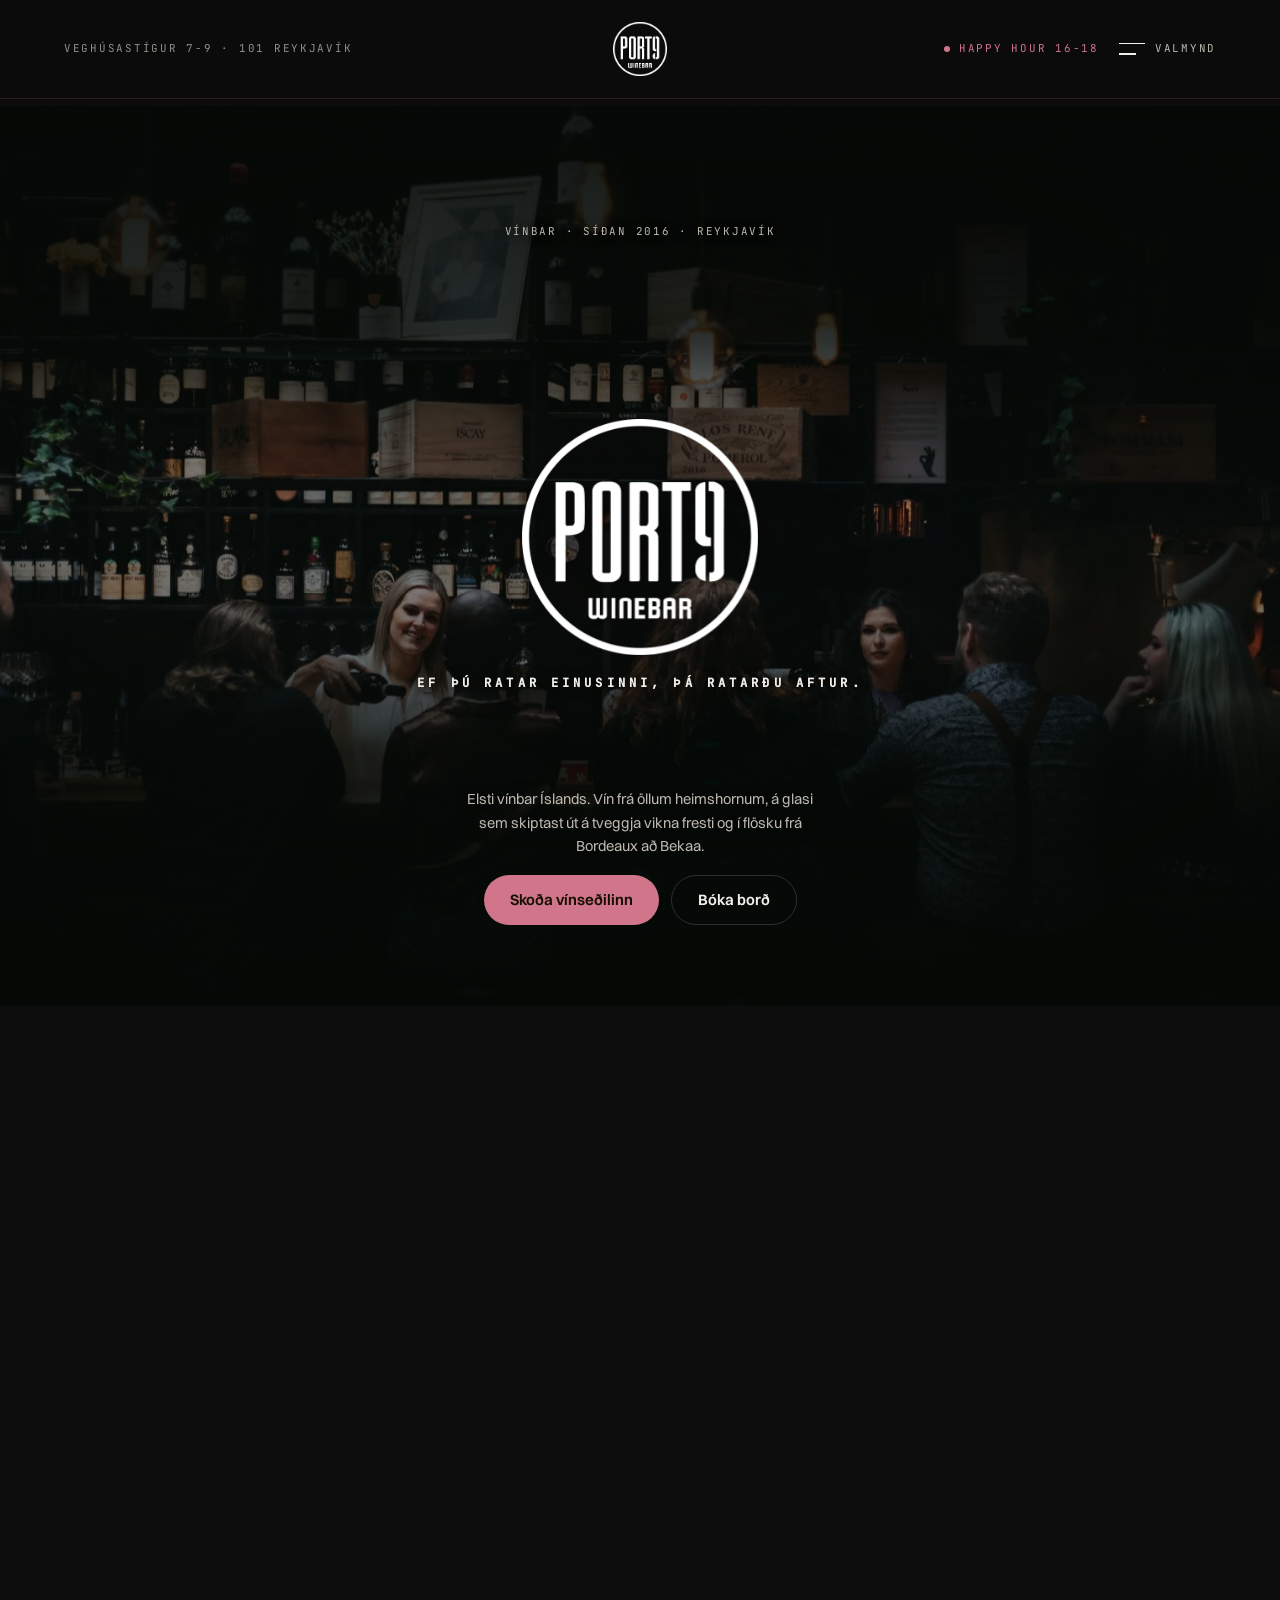
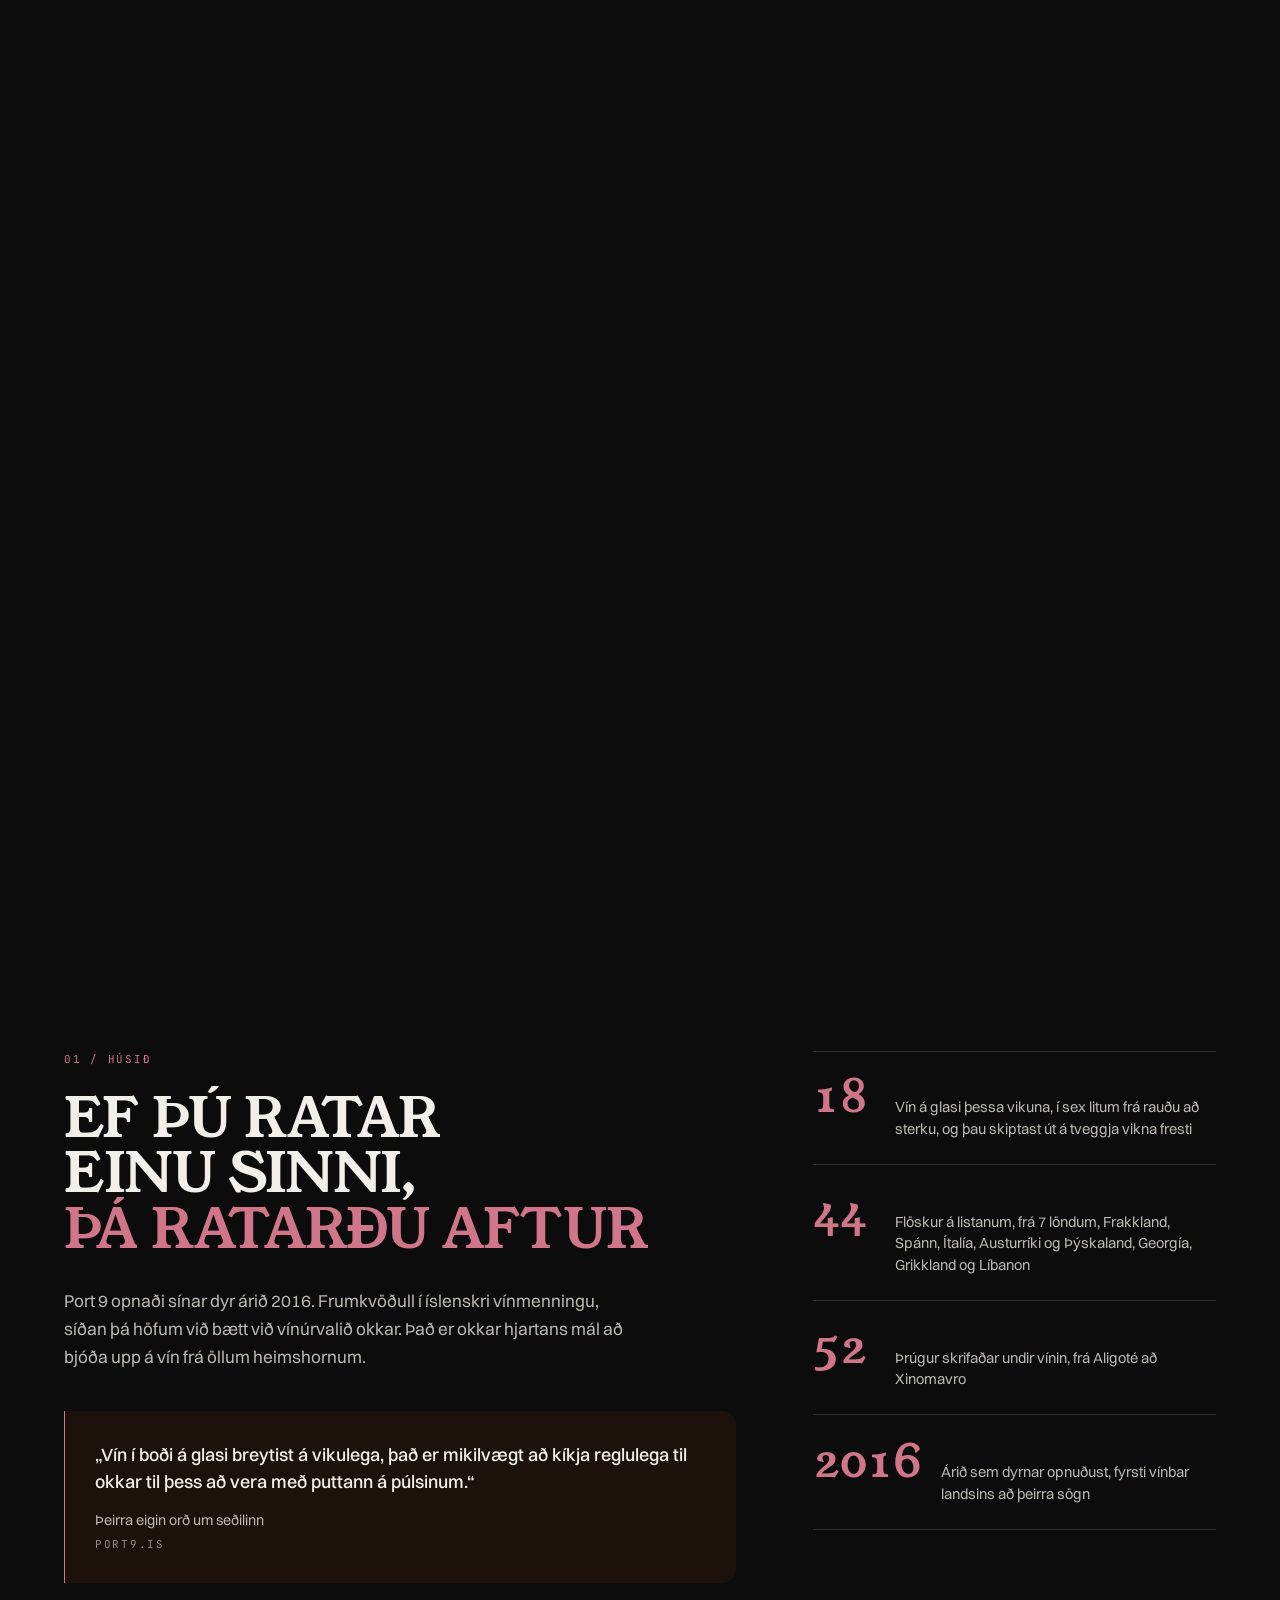
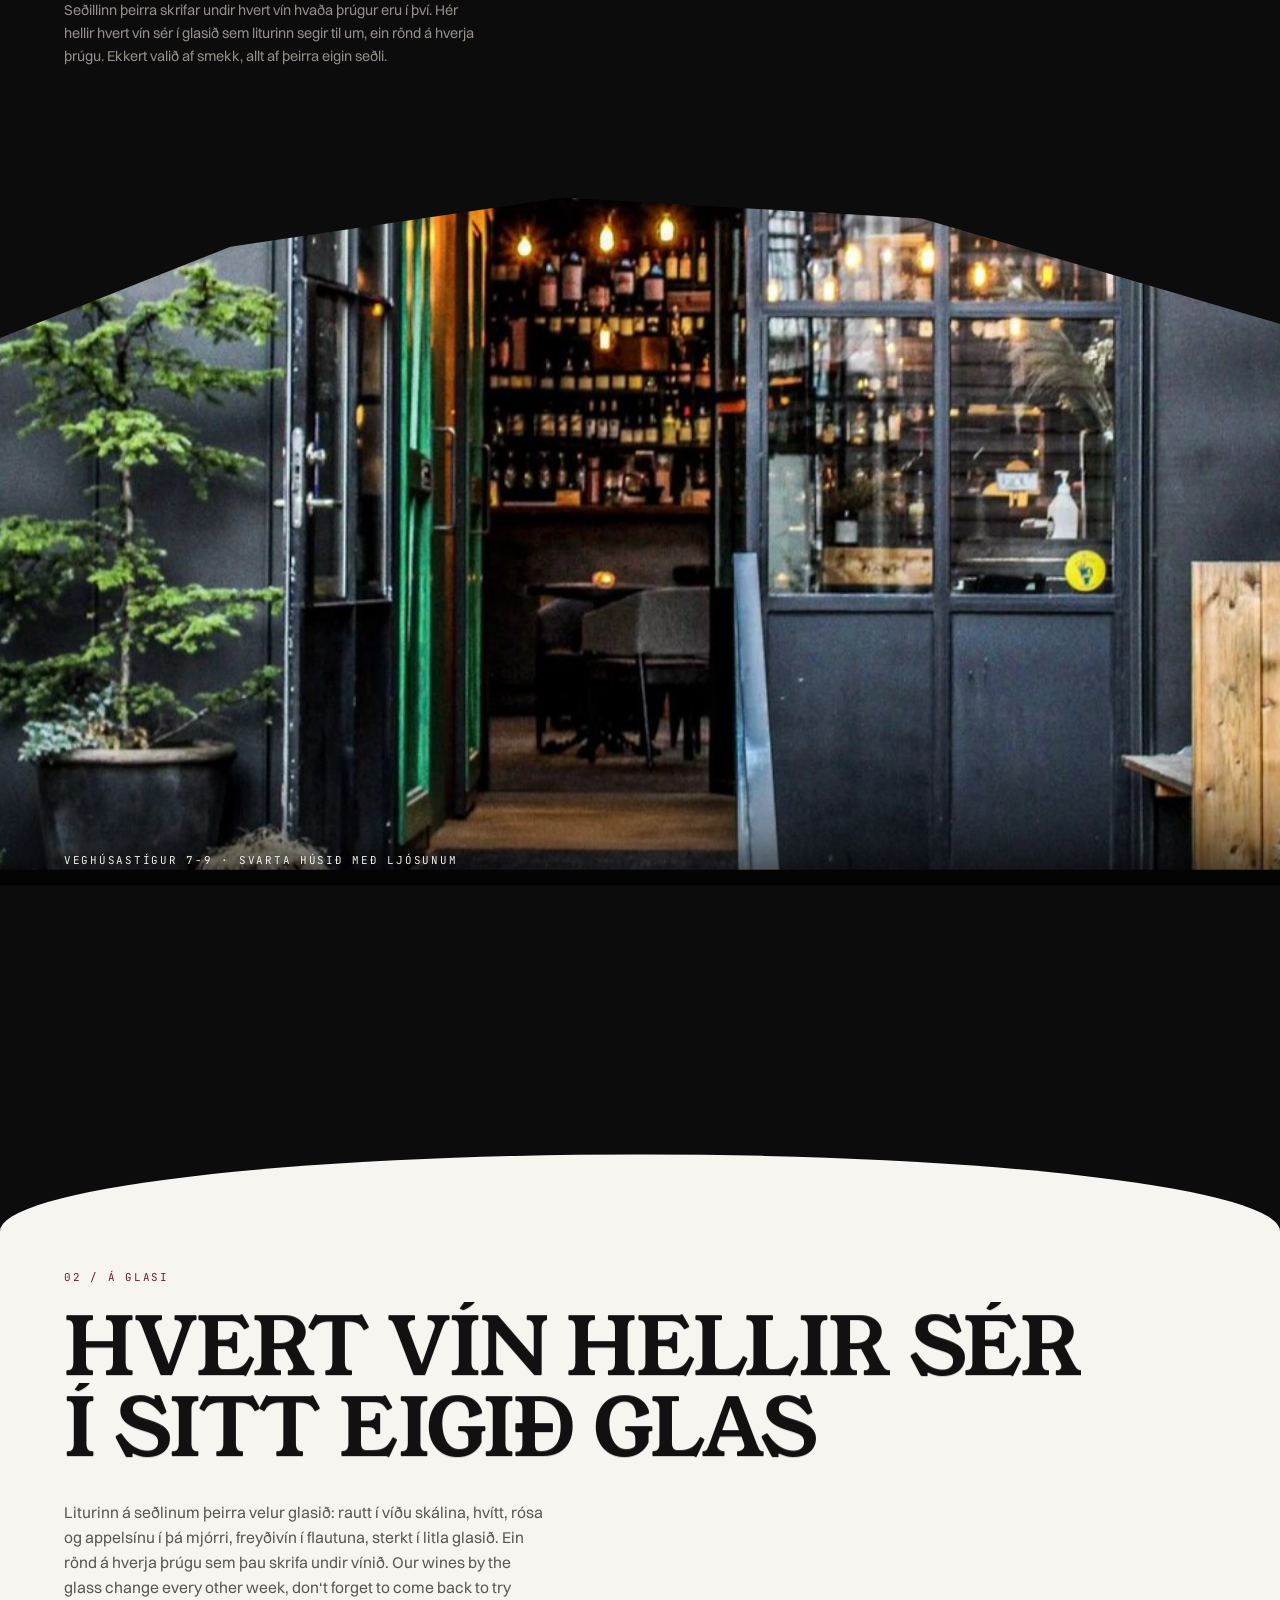
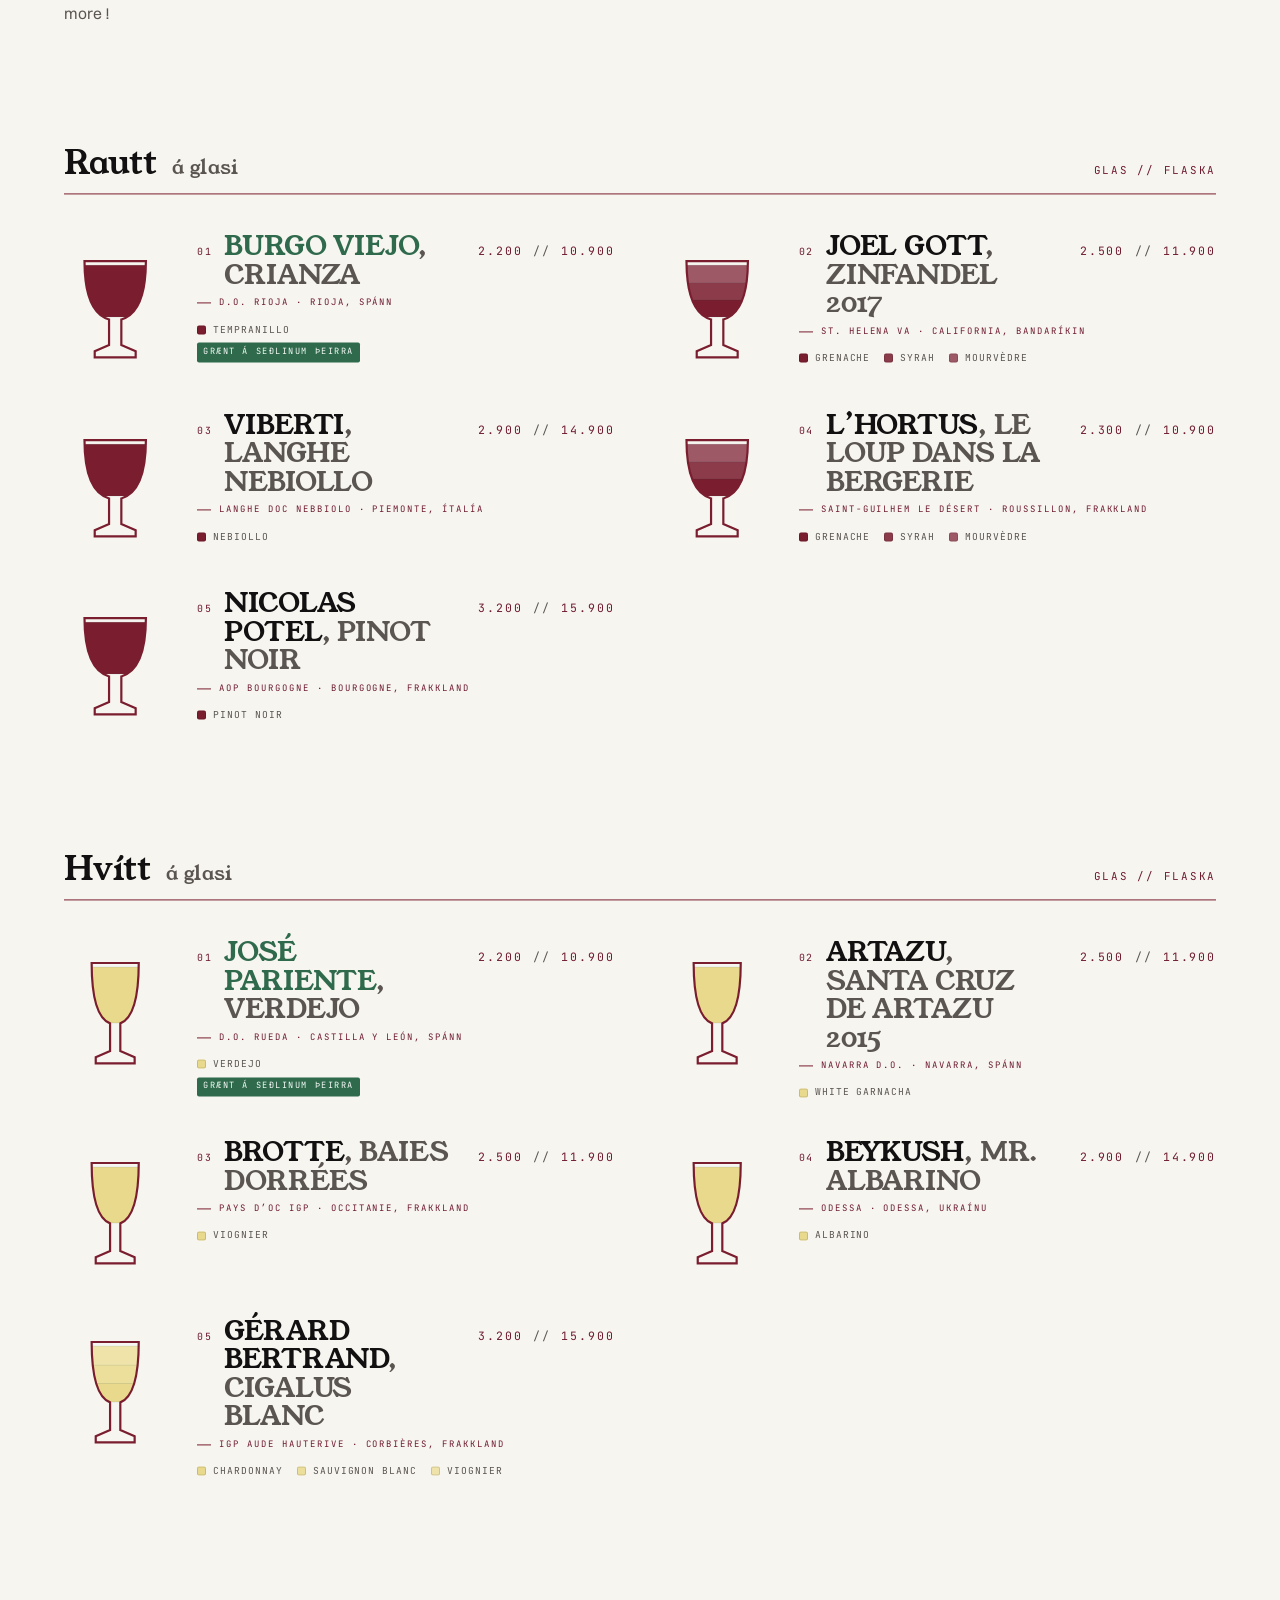
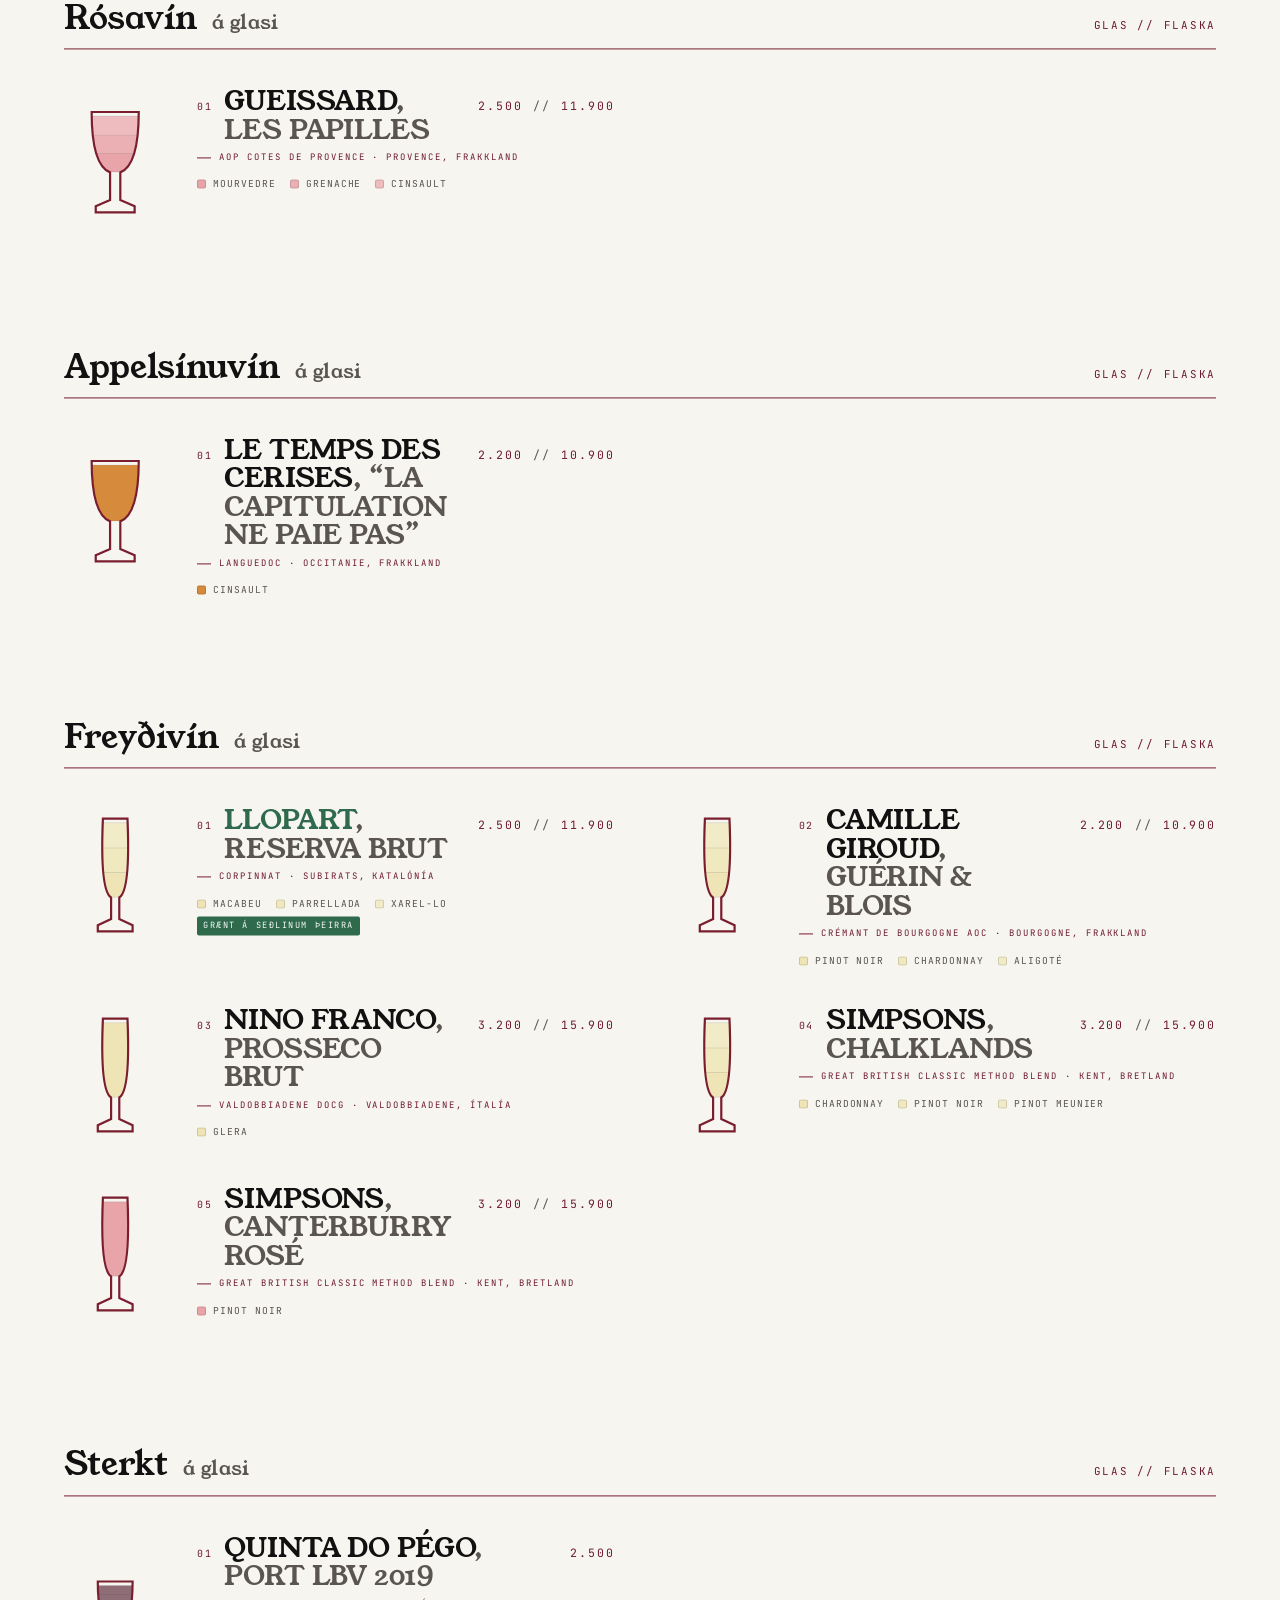
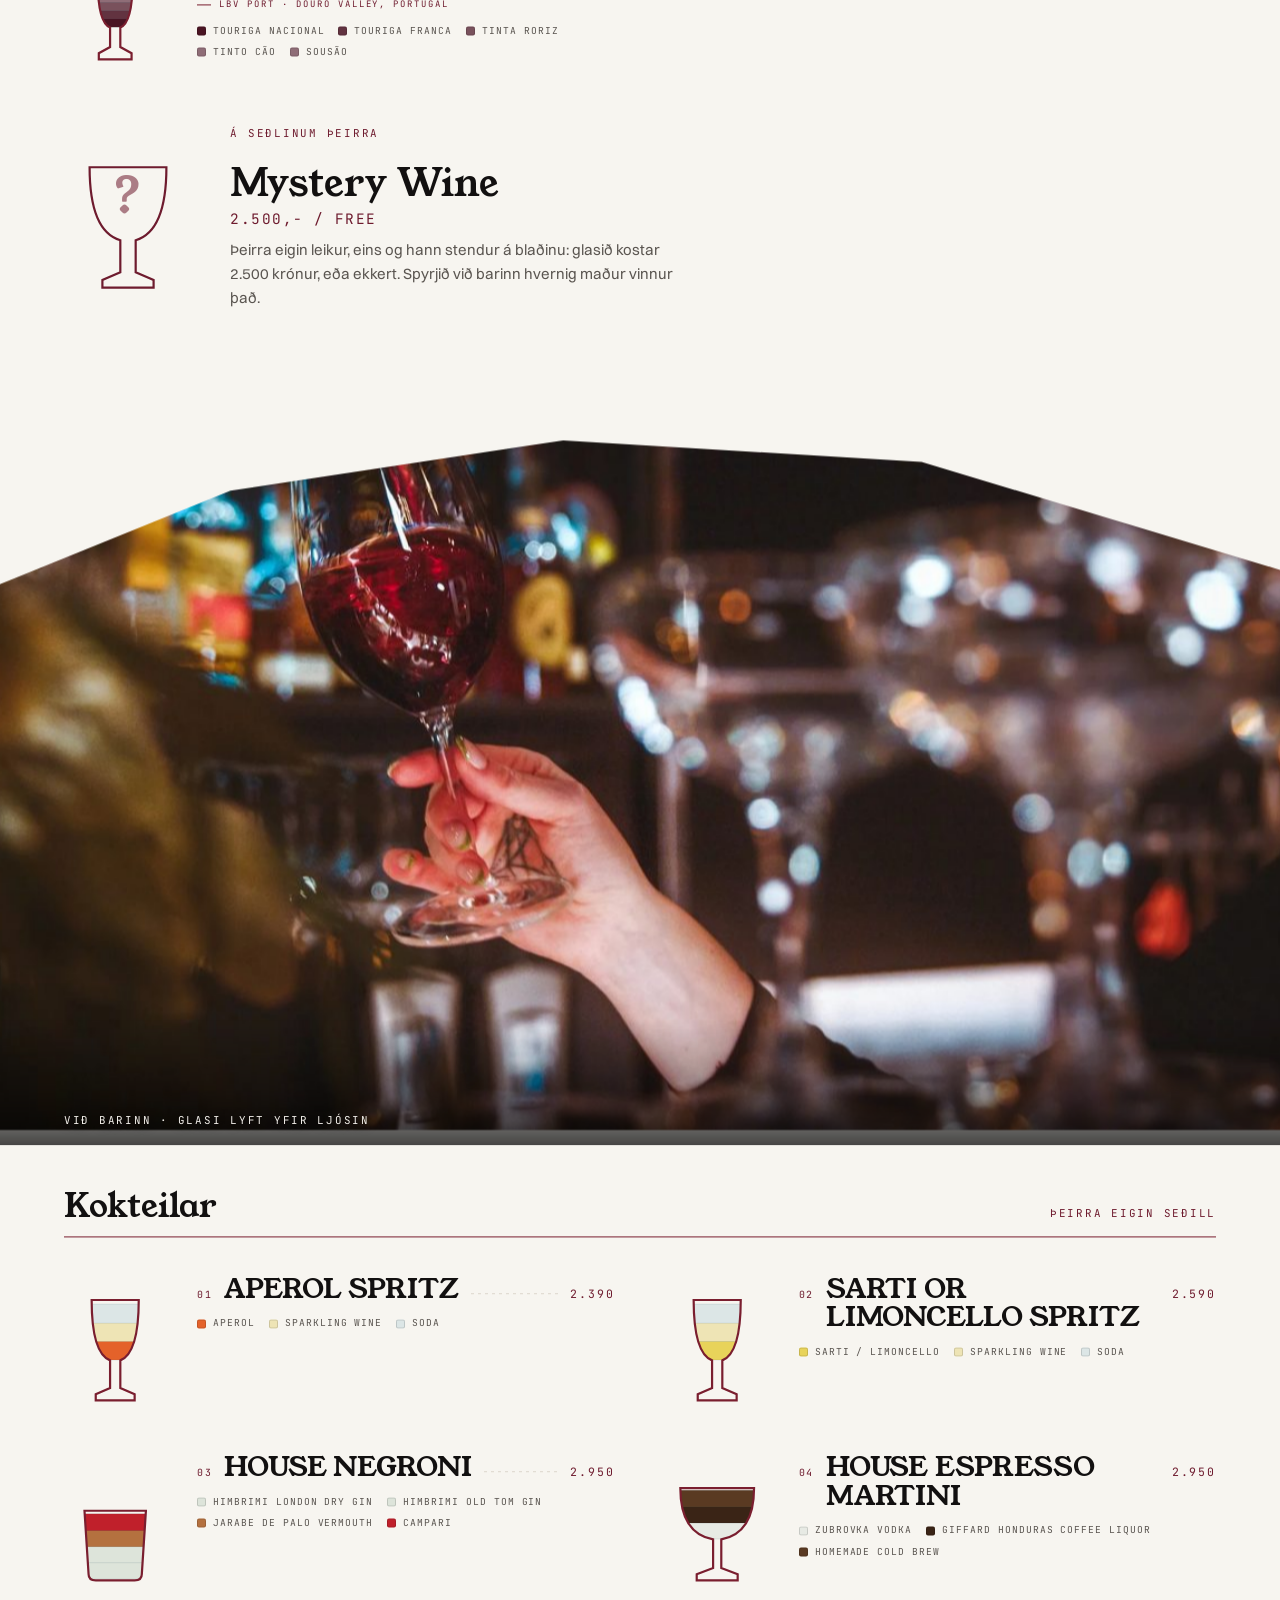
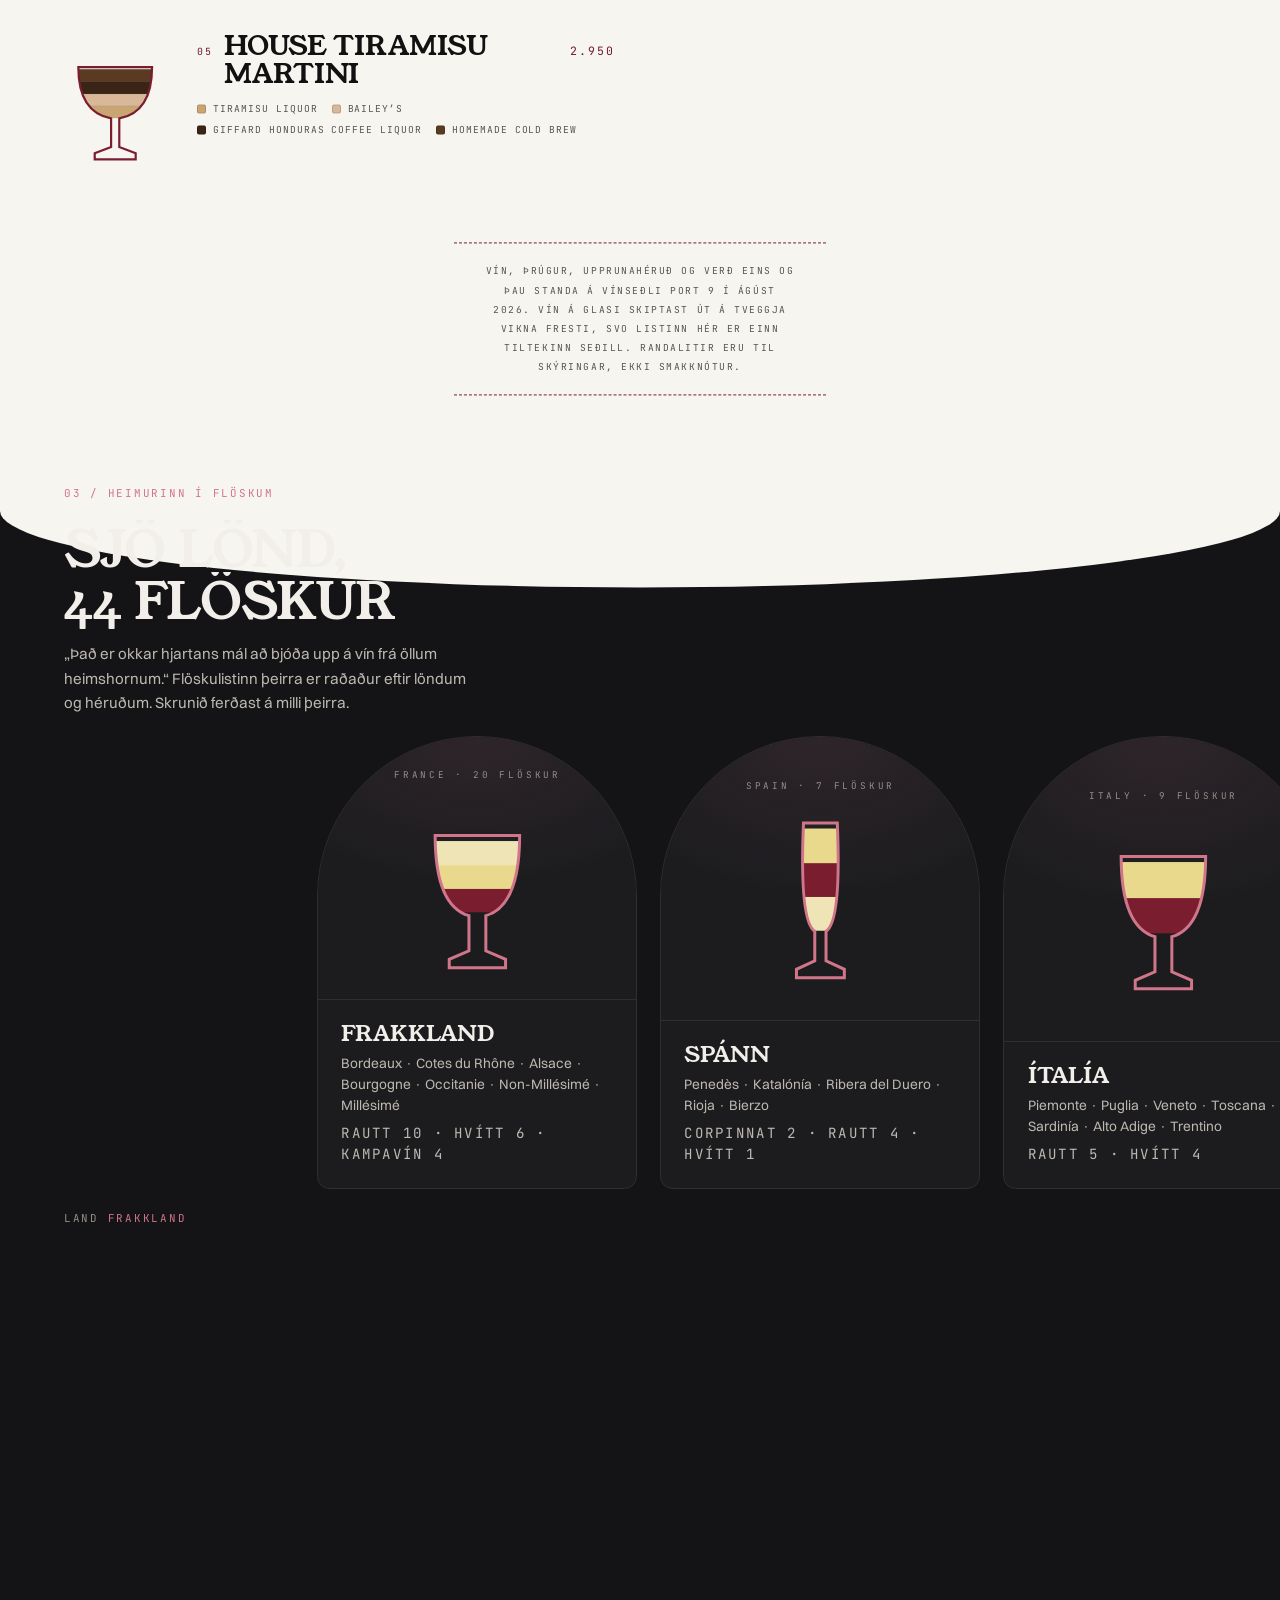
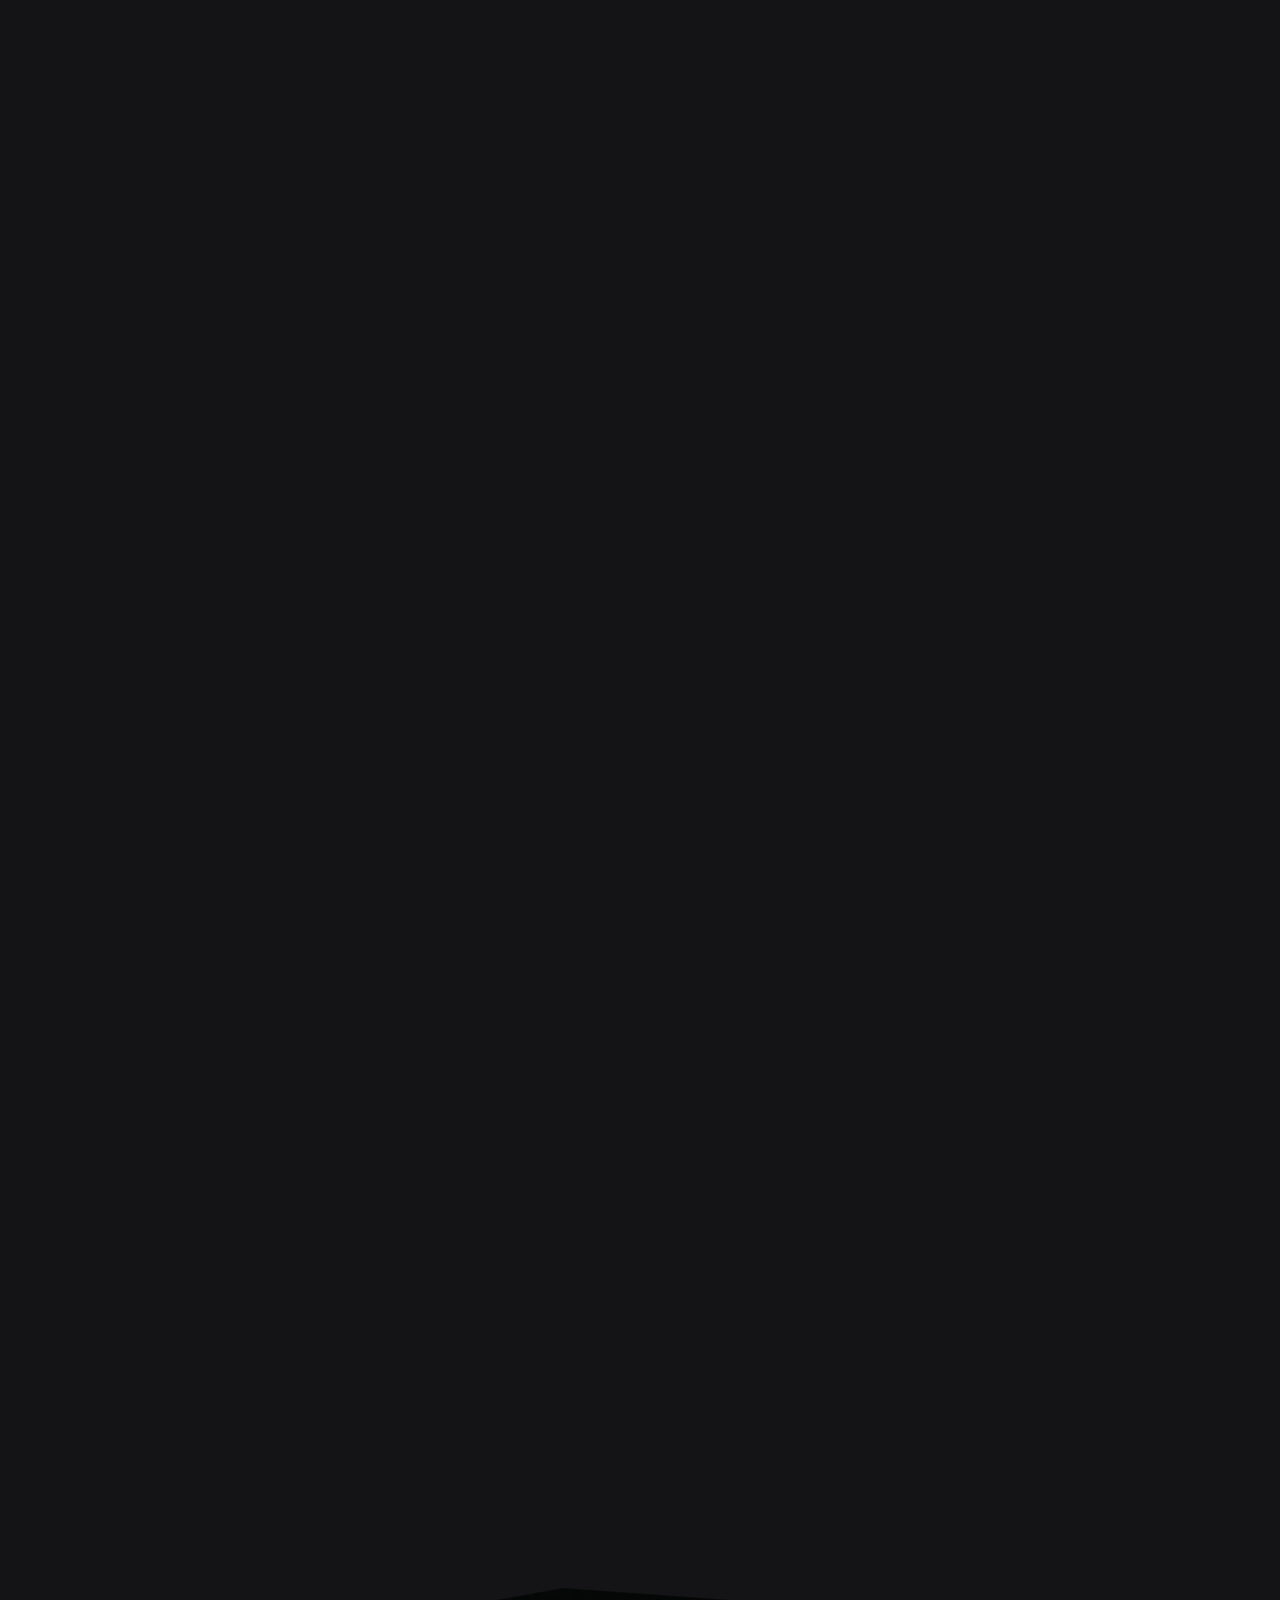
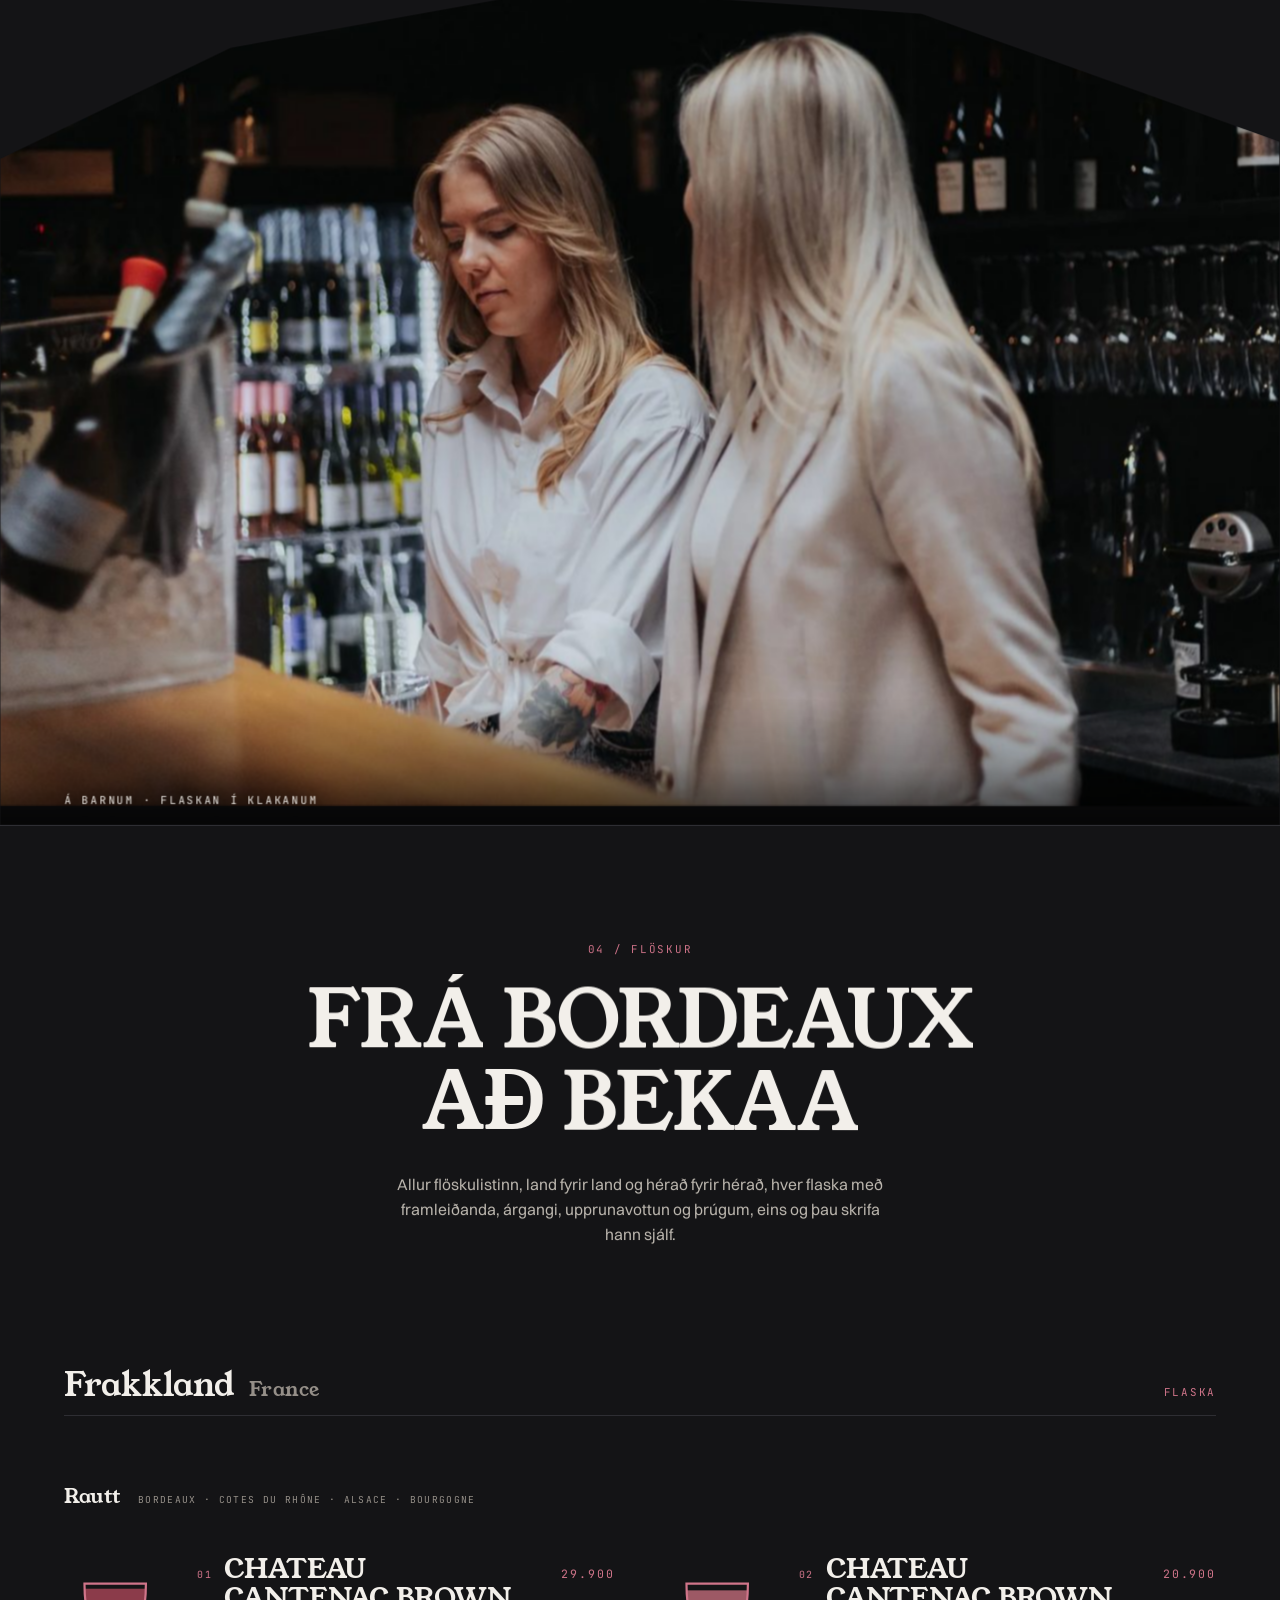
==== commit 40abeeed: "Port 9: restore the rail reveals, remove the cursor trail The rail's cards were all stuck at opacity" ====
--- a/index.html
+++ b/index.html
@@ -653,7 +653,6 @@
 
 <!-- ══════════ 5. FLÖSKUR - the whole bottle list, on the dark ground ══════════ -->
 <section class="drinks drinks--dark" id="floskur">
-  <div class="archive__trail" id="trail" aria-hidden="true"></div>
   <header class="sec-head sec-head--mid">
     <p class="kicker mono">04 / FLÖSKUR</p>
     <h2 class="h2">Frá Bordeaux<br />að Bekaa</h2>
--- a/styles.css
+++ b/styles.css
@@ -74,6 +74,11 @@
      wears; the room's own round mirror and curved carriage roof echo it */
   --arch:polygon(0% 22%, 18% 9%, 44% 2%, 72% 5%, 100% 20%, 100% 100%, 0% 100%);
   --win-r:clamp(18px,2.6vw,34px);
+  /* ONE radius scale and ONE card padding, so every card on the page agrees */
+  --r-card:14px;
+  --r-chip:2px;
+  --r-arch:clamp(96px,14vw,200px);   /* the dome on arch cards, shared */
+  --card-pad:clamp(20px,2.6vw,32px);
 }
 
 *,*::before,*::after{box-sizing:border-box}
@@ -104,7 +109,7 @@
 .skip{
   position:fixed;top:-100px;left:12px;z-index:200;
   background:var(--bronze-lift);color:var(--void);padding:12px 18px;font-weight:600;
-  border-radius:0 0 6px 6px;transition:top .2s;
+  border-radius:0 0 var(--r-card) var(--r-card);transition:top .2s;
 }
 .skip:focus{top:0}
 
@@ -211,7 +216,7 @@
   padding:calc(16px + env(safe-area-inset-top)) var(--pad) 16px;
   background-color:rgba(12,12,13,.88);
   -webkit-backdrop-filter:blur(10px);backdrop-filter:blur(10px);
-  border-bottom:1px solid rgba(217,168,92,.14);
+  border-bottom:1px solid rgba(208,117,138,.16);
 }
 /* Content passes under a permanent bar, so anchor jumps must stop short of
    it or the jumped-to heading lands underneath the glass. */
@@ -224,12 +229,12 @@
 .hdr__open::before{
   content:'';position:absolute;left:0;top:50%;translate:0 -50%;
   width:6px;height:6px;border-radius:50%;background:var(--bronze-lift);
-  box-shadow:0 0 0 0 rgba(217,168,92,.55);animation:jgPulseDot 2.6s ease-out infinite;
+  box-shadow:0 0 0 0 rgba(208,117,138,.55);animation:jgPulseDot 2.6s ease-out infinite;
 }
 @keyframes jgPulseDot{
-  0%{box-shadow:0 0 0 0 rgba(217,168,92,.5)}
-  70%{box-shadow:0 0 0 9px rgba(217,168,92,0)}
-  100%{box-shadow:0 0 0 0 rgba(217,168,92,0)}
+  0%{box-shadow:0 0 0 0 rgba(208,117,138,.5)}
+  70%{box-shadow:0 0 0 9px rgba(208,117,138,0)}
+  100%{box-shadow:0 0 0 0 rgba(208,117,138,0)}
 }
 .hdr__mark{display:block;line-height:0;transition:opacity .3s}
 .hdr__mark img{
@@ -412,8 +417,8 @@
 }
 .quote{
   margin:clamp(28px,4vw,40px) 0 0;padding:clamp(20px,3vw,30px);
-  border-left:2px solid var(--bronze-lift);background:rgba(46,23,13,.5);
-  border-radius:0 10px 10px 0;
+  border-left:1px solid var(--bronze-lift);background:rgba(46,23,13,.5);
+  border-radius:0 var(--r-card) var(--r-card) 0;
 }
 .quote p{font-size:clamp(1.02rem,1.4vw,1.22rem);line-height:1.5;font-weight:500}
 .quote footer{display:grid;gap:4px;margin-top:14px}
@@ -436,11 +441,28 @@
 
 /* ── full bleed image with a "pour" reveal ─────────────── */
 .bleed{position:relative;margin-top:var(--gap)}
-.bleed img{width:100%;height:auto;object-fit:cover}
+.bleed img{width:100%;height:auto;object-fit:cover;display:block}
+/* display:block, not inline. An inline <img> leaves the baseline descender gap
+   under itself, so the FIGURE ran 5-13px taller than the photograph and a caption
+   anchored to `bottom:16px` hung off the picture onto the ground behind it. On the
+   paper ground that put near-white caption text on cream at 1.05:1. */
+.bleed img,.room__cell img,.visit__shot img,.culture__fig img,.acard img{display:block}
 .bleed--tall img{max-height:78vh}
-.bleed figcaption,.room__cell figcaption,.visit__shot figcaption{
-  position:absolute;left:var(--pad);bottom:16px;color:var(--ink);
+.bleed figcaption,.room__cell figcaption,.visit__shot figcaption,
+.paper .bleed figcaption,.paper .visit__shot figcaption{
+  position:absolute;left:var(--pad);bottom:16px;z-index:2;
+  /* forced, not inherited: .bleed--port sits INSIDE the paper ground, so the paper's
+     claret .mono colour won and painted the caption #6E1B2E over a dark photograph.
+     A caption over a photo is always ink, wherever the figure happens to live. */
+  color:var(--ink);
   text-shadow:0 2px 14px rgba(0,0,0,.95);
+}
+/* a text-shadow alone still loses over a bright patch of photo; the scrim guarantees
+   the contrast no matter which part of the image lands under the words */
+.bleed::after,.room__cell::after,.visit__shot::after,.culture__fig::after{
+  content:'';position:absolute;inset:auto 0 0 0;height:clamp(90px,14vh,150px);z-index:1;
+  background:linear-gradient(to top,rgba(0,0,0,.72),rgba(0,0,0,.28) 46%,transparent);
+  pointer-events:none;
 }
 
 /* image reveals + parallax are GSAP-driven; CSS only clips the frame.
@@ -515,7 +537,7 @@
   transition:background-color .3s,color .3s,border-color .3s;
 }
 .tab:hover{color:var(--ink);border-color:var(--faint)}
-.tab.is-on{background:var(--bronze-lift);border-color:var(--bronze-lift);color:#0B0F05;font-weight:600}
+.tab.is-on{background:var(--bronze-lift);border-color:var(--bronze-lift);color:var(--void);font-weight:600}
 
 .drinks__stage{
   max-width:var(--maxw);margin:0 auto;padding:0 var(--pad);
@@ -562,7 +584,7 @@
 }
 
 .drinks__panel{
-  position:sticky;top:96px;border:1px solid var(--line);border-radius:14px;
+  position:sticky;top:96px;border:1px solid var(--line);border-radius:var(--r-card);
   background:var(--deep);overflow:hidden;
 }
 .panel__media{position:relative;aspect-ratio:4/5;background:var(--moss);display:grid;place-items:center}
@@ -597,7 +619,7 @@
 .feature__text{padding:clamp(40px,6vw,90px) var(--pad) clamp(40px,6vw,90px) 0;max-width:640px}
 .feature__spec{display:flex;flex-wrap:wrap;gap:8px;margin:clamp(18px,2.4vw,26px) 0}
 .feature__spec li{
-  border:1px solid rgba(217,168,92,.4);border-radius:999px;padding:7px 14px;
+  border:1px solid rgba(208,117,138,.4);border-radius:999px;padding:7px 14px;
   color:var(--bronze-lift);font-size:.66rem;
 }
 .feature__price{color:var(--faint);margin-top:clamp(20px,2.6vw,28px)}
@@ -606,8 +628,13 @@
 .sheet{max-width:var(--maxw);margin:0 auto;padding:0 var(--pad);display:grid;gap:clamp(56px,8vw,120px)}
 .course__head{
   display:flex;align-items:baseline;justify-content:space-between;gap:20px;
-  border-bottom:2px solid var(--bronze-band);padding-bottom:12px;margin-bottom:clamp(22px,3vw,38px);
-}
+  border-bottom:1px solid var(--bronze-band);padding-bottom:14px;margin-bottom:clamp(22px,3vw,38px);
+  /* The rule under a course title had NO lead-in above it: the sheet's 115px gap
+     separated course 2..n, but the FIRST course in each sheet inherited nothing and
+     its border sat hard against the section above. Space it from its own head. */
+  padding-top:clamp(12px,1.6vw,20px);
+}
+.sheet > .course:first-child .course__head{padding-top:clamp(26px,3.4vw,48px)}
 .course__title{
   font-family:'Young Serif',serif;font-weight:400;text-transform:uppercase;
   font-size:clamp(1.5rem,3.4vw,2.6rem);line-height:1;letter-spacing:-.01em;color:var(--paper-ink);
@@ -677,10 +704,13 @@
   display:flex;gap:clamp(14px,1.8vw,26px);
   padding-inline:var(--pad);width:max-content;will-change:transform;
 }
+/* the reading pause, as an empty cell: blank space leaves the screen first */
+.crew__lead{flex:0 0 auto;width:clamp(0px,18vw,260px);pointer-events:none}
+@media (max-width:1080px){.crew__lead{display:none}}
 .crew__card{
   flex:0 0 auto;width:clamp(240px,25vw,340px);height:100%;
   background:var(--moss);border:1px solid var(--line);
-  border-radius:200px 200px 14px 14px;overflow:hidden;
+  border-radius:var(--r-arch) var(--r-arch) var(--r-card) var(--r-card);overflow:hidden;
   display:flex;flex-direction:column;
 }
 /* The portrait takes whatever the name and bio leave, rather than dictating the
@@ -707,24 +737,14 @@
 
 /* ═══════════ 6. ARCHIVE + CURSOR DRINKS ════════════════ */
 .archive{padding:var(--gap) 0;position:relative}
-.archive__trail{position:fixed;inset:0;z-index:6;pointer-events:none}
 /* height:auto or the width/height attributes pin the box and these render
    as ellipses instead of circles */
-.archive__trail img{
-  position:absolute;top:0;left:0;
-  width:clamp(52px,5.2vw,92px);height:auto;aspect-ratio:1;
-  object-fit:cover;border-radius:50%;opacity:0;
-  border:1px solid rgba(217,168,92,.5);
-  box-shadow:0 20px 50px rgba(0,0,0,.85),0 0 0 5px rgba(5,9,6,.85);
-  will-change:transform,opacity;
-}
-
 .archive__grid{
   max-width:var(--maxw);margin:0 auto;padding:0 var(--pad);
   display:grid;grid-template-columns:repeat(auto-fill,minmax(190px,1fr));
   gap:clamp(12px,1.6vw,22px);
 }
-.acard{position:relative;border-radius:12px;overflow:hidden;background:var(--moss)}
+.acard{position:relative;border-radius:var(--r-card);overflow:hidden;background:var(--moss)}
 .acard img{width:100%;height:auto;aspect-ratio:1;object-fit:cover;
   transition:transform .8s var(--e-out),filter .6s;filter:saturate(.86) brightness(.9)}
 .acard:hover img{transform:scale(1.07);filter:saturate(1.05) brightness(1)}
@@ -745,13 +765,13 @@
   max-width:var(--maxw);margin:0 auto;padding:0 var(--pad);
   display:grid;grid-template-columns:1fr 1fr;gap:clamp(10px,1.4vw,18px);
 }
-.room__cell{position:relative;border-radius:12px;overflow:hidden}
+.room__cell{position:relative;border-radius:var(--r-card);overflow:hidden}
 .room__cell--wide{grid-column:1/-1}
 /* height:auto, or the HTML height attribute pins the box and aspect-ratio is ignored */
 .room__cell img{width:100%;height:auto;object-fit:cover}
 .room__cell--wide img{aspect-ratio:24/9}
 .room__cell:not(.room__cell--wide) img{aspect-ratio:4/3}
-.room__cell figcaption{left:16px;bottom:14px;color:var(--ink)}
+.room__cell figcaption{left:16px;bottom:14px;z-index:2;color:var(--ink)}
 .room__note{max-width:var(--maxw);margin:clamp(30px,4vw,48px) auto 0;padding:0 var(--pad)}
 
 /* ═══════════ 8. WORKSHOP ═══════════════════════════════ */
@@ -760,7 +780,7 @@
   align-items:center;max-width:var(--maxw);margin:0 auto;padding:var(--gap) var(--pad);
 }
 .workshop__media{display:grid;gap:clamp(10px,1.4vw,18px)}
-.workshop__media figure{border-radius:12px;overflow:hidden}
+.workshop__media figure{border-radius:var(--r-card);overflow:hidden}
 .workshop__media img{width:100%;height:auto;object-fit:cover}
 .workshop__media figure:first-child img{aspect-ratio:3/2}
 .workshop__media figure:last-child img{aspect-ratio:4/3}
@@ -775,20 +795,30 @@
 .rent{background:var(--paper);color:var(--paper-ink);padding:var(--gap) 0}
 .rent__inner{max-width:var(--maxw);margin:0 auto;padding:0 var(--pad)}
 .rent .kicker{color:#38401A}
-.rent .h2{color:#0B0F05}
-.rent .lead{color:#28300F}
-.rent__cols{display:grid;grid-template-columns:1fr auto;gap:clamp(30px,5vw,70px);
-  align-items:end;margin-top:clamp(24px,3vw,36px)}
-.rent__nums{display:flex;gap:clamp(24px,4vw,56px)}
-.rent__nums li{display:grid;gap:2px}
+.rent .h2{color:var(--paper-ink)}
+.rent .lead{color:var(--paper-dim)}
+/* `1fr auto` starved the lead. `auto` sizes to MAX-CONTENT, and the max-content of
+   three 70px serif prices is ~900px, so the 1fr column collapsed to ~110px and the
+   intro wrapped one or two words per line. The prices get their own full-width row
+   under a hairline instead: the lead reads at a proper measure, and the numbers get
+   an equal third each rather than competing for the same track. */
+.rent__cols{display:grid;grid-template-columns:minmax(0,1fr);
+  gap:clamp(26px,3.4vw,44px);align-items:start;margin-top:clamp(24px,3vw,36px)}
+.rent__cols .lead{max-width:52ch}
+.rent__nums{display:grid;grid-template-columns:repeat(3,minmax(0,1fr));
+  gap:clamp(20px,3vw,44px);
+  border-top:1px solid var(--paper-line);padding-top:clamp(18px,2.4vw,28px)}
+.rent__nums li{display:grid;gap:4px;align-content:start}
 .rent__nums strong{font-family:'Young Serif',serif;font-weight:400;
-  font-size:clamp(2.4rem,5.4vw,4.4rem);line-height:.94}
+  /* nowrap: "1.690,- gl" broke after the comma and dropped the unit to its own
+     line, which read as a layout fault rather than a price */
+  font-size:clamp(1.8rem,3.6vw,3rem);line-height:1;white-space:nowrap}
 .rent__nums span{font-family:'JB Mono',monospace;font-size:.62rem;letter-spacing:.18em;
-  text-transform:uppercase;color:#2A2010}
+  text-transform:uppercase;color:var(--paper-dim)}
 .rent__alt{margin:clamp(26px,3.4vw,40px) 0 clamp(22px,3vw,32px);
-  color:#28300F;font-size:.98rem;max-width:60ch}
+  color:var(--paper-dim);font-size:.98rem;max-width:60ch}
 .rent__alt a{font-weight:600;text-decoration-thickness:1px;text-underline-offset:3px}
-.rent .btn--main{background:#0B0F05;color:var(--bronze-lift)}
+.rent .btn--main{background:var(--bronze-deep);color:var(--paper)}
 .rent .btn--main:hover{background:#16241A}
 
 /* ═══════════ 10. VISIT ═════════════════════════════════ */
@@ -797,7 +827,7 @@
   max-width:var(--maxw);margin:0 auto;padding:0 var(--pad);
   display:grid;grid-template-columns:repeat(2,1fr);gap:clamp(12px,1.6vw,20px);
 }
-.card{border:1px solid var(--line);border-radius:14px;padding:clamp(20px,2.6vw,30px);background:var(--deep)}
+.card{border:1px solid var(--line);border-radius:var(--r-card);padding:var(--card-pad);background:var(--deep)}
 .card__h{color:var(--bronze-lift);margin-bottom:18px;line-height:1.7}
 .hours li,.hh li{
   display:flex;justify-content:space-between;gap:16px;align-items:baseline;
@@ -814,18 +844,18 @@
 .find__addr span{color:var(--bronze-lift)}
 .find__body{color:var(--dim);font-size:.92rem;margin-bottom:20px}
 .find__acts{display:flex;gap:10px;flex-wrap:wrap}
-.visit__shot{grid-column:1/-1;position:relative;border-radius:14px;overflow:hidden;margin-top:clamp(6px,1vw,10px)}
+.visit__shot{grid-column:1/-1;position:relative;border-radius:var(--r-card);overflow:hidden;margin-top:clamp(6px,1vw,10px)}
 .visit__shot img{width:100%;height:auto;aspect-ratio:21/9;object-fit:cover;object-position:50% 40%}
 
 /* ═══════════ 11. CLOSER ════════════════════════════════ */
 .closer{
   text-align:center;padding:var(--gap) var(--pad);
-  background:radial-gradient(70% 60% at 50% 50%,rgba(217,168,92,.10),transparent 70%);
+  background:radial-gradient(70% 60% at 50% 50%,rgba(208,117,138,.10),transparent 70%);
 }
 .closer__pre{color:var(--faint);margin-bottom:26px}
 .closer__logo{
   width:min(56vw,400px);height:auto;margin:0 auto clamp(20px,3vw,34px);
-  filter:drop-shadow(0 20px 60px rgba(217,168,92,.18));
+  filter:drop-shadow(0 20px 60px rgba(208,117,138,.18));
 }
 .closer__big{
   font-family:'JB Mono',monospace;font-size:.72rem;letter-spacing:.34em;
@@ -919,8 +949,7 @@
   .drow__p{grid-column:2;justify-self:start}
 }
 @media (hover:none),(max-width:720px){
-  .archive__trail{display:none}
-}
+  }
 
 /* ═══════════ REDUCED MOTION ════════════════════════════
    Everything renders in its final state, no exceptions.   */
@@ -934,8 +963,7 @@
   .ticker__track{animation:none}
   .hero__scroll{animation:none}
   .menu__nav a span{transform:none}
-  .archive__trail{display:none}
-}
+  }
 
 /* no javascript: never leave anything hidden or locked */
 @media (scripting:none){
@@ -951,8 +979,7 @@
     position:static;width:auto;height:auto;margin:6px 0 0;clip:auto;
     white-space:normal;display:block;font-size:.8rem;color:var(--faint);
   }
-  .archive__trail{display:none}
-}
+  }
 
 /* ═══════════════════════════════════════════════════════════
    GILLIGOGG ADDITIONS
@@ -977,10 +1004,12 @@
    single-column card reads as clipped corners, not an arch), and the head is
    centred so it sits under the dome's widest point instead of its edge. */
 .method{
-  --arch-r:clamp(96px,13vw,200px);
   border:1px solid var(--line);
-  border-radius:var(--arch-r) var(--arch-r) 14px 14px;
-  padding:calc(var(--arch-r) * .34 + 22px) clamp(20px,2.4vw,30px) clamp(24px,3vw,34px);
+  border-radius:var(--r-arch) var(--r-arch) var(--r-card) var(--r-card);
+  /* the dome eats the top of the card, so the top pad clears it; the bottom
+     answers with two thirds of it, which is what keeps the card from reading
+     bottom-heavy (it was 86 top against 34 bottom) */
+  padding:calc(var(--r-arch) * .34 + 22px) var(--card-pad) calc(var(--r-arch) * .22 + 20px);
   background:var(--moss);display:flex;flex-direction:column;gap:clamp(16px,2vw,24px);
 }
 .method__head{display:flex;align-items:center;gap:16px;justify-content:center}
@@ -1024,7 +1053,7 @@
   border-bottom:1px solid var(--paper-line)}
 .cellar__list{display:grid}
 .cw{display:grid;grid-template-columns:1fr auto;align-items:baseline;
-  column-gap:10px;padding:11px 0;border-bottom:1px solid var(--paper-line)}
+  column-gap:10px;padding:10px 0;border-bottom:1px solid var(--paper-line)}
 .cw:last-child{border-bottom:0}
 .cw__n{font-weight:600;color:var(--paper-ink);grid-column:1;font-size:.97rem}
 .cw__g{grid-column:1;grid-row:2;color:var(--paper-dim);font-size:.86rem}
@@ -1043,8 +1072,8 @@
 
 /* ── visit ───────────────────────────────────────────────── */
 .visit__grid{grid-template-columns:1fr 1fr}
-.visit__col{border:1px solid var(--line);border-radius:14px;
-  padding:clamp(22px,2.8vw,34px);background:var(--deep)}
+.visit__col{border:1px solid var(--line);border-radius:var(--r-card);
+  padding:var(--card-pad);background:var(--deep)}
 .visit__h{font-family:'Young Serif',serif;font-weight:400;text-transform:uppercase;
   font-size:clamp(1.15rem,1.8vw,1.5rem);line-height:1;color:var(--bronze-lift);
   margin-bottom:clamp(16px,2vw,22px)}
@@ -1074,7 +1103,7 @@
 .crew__slot{
   flex:1 1 0;min-height:0;display:grid;place-items:center;
   background:
-    repeating-linear-gradient(135deg,transparent 0 13px,rgba(217,168,92,.06) 13px 26px),
+    repeating-linear-gradient(135deg,transparent 0 13px,rgba(208,117,138,.06) 13px 26px),
     var(--moss);
   border-bottom:1px dashed var(--line);
 }
@@ -1191,8 +1220,11 @@
   color:var(--faint);letter-spacing:.18em;text-transform:uppercase}
 
 /* ── happy hour list inside the band ──────────────────────── */
+/* margin-inline:auto centred a 720px list inside a 1296px section, so the food
+   list began 288px to the RIGHT of the "Matur" heading it belongs to. Flush left,
+   on the same edge as every other heading on the page. */
 .hh-list{
-  max-width:720px;margin:clamp(26px,3.4vw,44px) auto 0;
+  max-width:780px;margin:clamp(26px,3.4vw,44px) 0 0;
   text-align:left;display:grid;gap:0;
 }
 .hh-list .hh{
@@ -1271,16 +1303,6 @@
 .drinks--dark .gl__out{stroke:var(--bronze-lift)}
 
 
-/* ── the trail carries CUT-OUT drinks ─────────────────────
-   Jungle's trail circle-cropped square drink photos. These are true cutouts
-   (background removed from the bar's own shots), so the circular frame,
-   border and ring are dropped: only a shadow, so each glass floats. */
-.archive__trail img{
-  width:clamp(74px,7.4vw,124px);aspect-ratio:auto;height:auto;
-  object-fit:contain;border-radius:0;border:0;
-  box-shadow:none;filter:drop-shadow(0 18px 34px rgba(0,0,0,.75));
-}
-
 /* ═══════════ PORT 9 — what this build adds to the engine ══════════════════
    Everything above is the Jungle engine with re-aimed values. Below is only
    what a wine bar needs that a cocktail bar did not. */
@@ -1349,18 +1371,18 @@
 .classics__foot{max-width:var(--maxw);margin:clamp(26px,3.4vw,44px) auto 0;padding:0 var(--pad);text-align:center}
 
 /* ── happy hour band on paper, food with their pairings ───────────────────── */
-.rent__h{font-family:'Young Serif',serif;font-weight:400;font-size:clamp(1.4rem,2.6vw,2rem);color:#0B0F05;margin:clamp(30px,4vw,54px) 0 clamp(12px,1.6vw,18px)}
-.hh__sub{display:block;font-size:.84rem;color:#3B4330;font-weight:400;margin-top:.2em;line-height:1.5}
+.rent__h{font-family:'Young Serif',serif;font-weight:400;font-size:clamp(1.4rem,2.6vw,2rem);color:var(--paper-ink);margin:clamp(30px,4vw,54px) 0 clamp(12px,1.6vw,18px)}
+.hh__sub{display:block;font-size:.84rem;color:var(--paper-dim);font-weight:400;margin-top:.2em;line-height:1.5}
 .hh__pair{display:block;font-size:.56rem;letter-spacing:.16em;color:var(--bronze-deep);margin-top:.45em}
 .rent .rent__nums strong{font-family:'Young Serif',serif;font-weight:400}
 
 /* ── culture: two photographs, two lists ──────────────────────────────────── */
 .culture{padding:var(--gap) 0}
-.culture__grid{max-width:var(--maxw);margin:0 auto;padding:0 var(--pad);display:grid;grid-template-columns:1.2fr .8fr;gap:clamp(18px,2.6vw,36px);align-items:stretch}
+.culture__grid{max-width:var(--maxw);margin:0 auto;padding:0 var(--pad);display:grid;grid-template-columns:1.2fr .8fr;gap:clamp(18px,2.6vw,36px);align-items:start}
 .culture__fig{position:relative;margin:0;clip-path:var(--arch);overflow:hidden;background:var(--moss)}
 .culture__fig img{width:100%;height:100%;object-fit:cover;aspect-ratio:4/3;display:block}
-.culture__fig figcaption{position:absolute;left:16px;bottom:14px;color:var(--ink);font-size:.6rem;letter-spacing:.16em;text-shadow:0 1px 8px rgba(0,0,0,.8)}
-.culture__col{display:grid;align-content:start;gap:clamp(10px,1.4vw,16px);padding:clamp(18px,2.4vw,30px);background:var(--deep);border:1px solid var(--line);border-radius:14px}
+.culture__fig figcaption{position:absolute;left:16px;bottom:14px;z-index:2;color:var(--ink);font-size:.6rem;letter-spacing:.16em;text-shadow:0 1px 8px rgba(0,0,0,.8)}
+.culture__col{display:grid;align-content:start;gap:clamp(10px,1.4vw,16px);padding:var(--card-pad);background:var(--deep);border:1px solid var(--line);border-radius:var(--r-card)}
 .culture__h{margin:0;font-family:'Young Serif',serif;font-weight:400;font-size:clamp(1.2rem,2vw,1.7rem);color:var(--ink)}
 .culture__list{list-style:none;margin:0;padding:0;display:flex;flex-wrap:wrap;gap:8px}
 .culture__list li{padding:.45em .8em;border:1px solid var(--line);border-radius:999px;color:var(--dim);font-size:.86rem}
@@ -1376,12 +1398,6 @@
 .cellar__list--two{columns:2;column-gap:clamp(16px,2vw,28px)}
 .cellar__list--two .cw{break-inside:avoid}
 .hrs__t--shut{color:var(--faint)}
-
-/* ── the trail carries ROUND-CROPPED photographs, as Jungle's did ─────────── */
-.archive__trail img{
-  width:clamp(84px,8vw,132px);aspect-ratio:1;height:auto;object-fit:cover;
-  border-radius:50%;border:2px solid var(--ink);box-shadow:0 18px 40px rgba(0,0,0,.6);filter:none;
-}
 
 /* the gin-fix sheet class is reused for the bottle list; two columns wide */
 @media (max-width:760px){
@@ -1432,3 +1448,18 @@
 .course__en{text-transform:none}
 .dish__grp-t{text-transform:none}
 .rent__h,.mystery__h,.culture__h,.visit__h{text-transform:none}
+
+
+/* ── border and spacing review, third pass ────────────────────────────────
+   The rail section and the bottle list that follows it BOTH carried a hairline,
+   so the seam between them rendered at 2px while every other seam is 1px. */
+.crew + .drinks--dark{border-top:0}
+
+/* The visit column that holds the non-alcoholic list sat on the same row as the
+   two shorter cards and stretched; align them to the top of the row instead so
+   the card heights are honest rather than filled. */
+.visit__grid{align-items:start}
+
+/* Chips, stamps and swatches all use the small radius token. */
+.dish__pick,.dish__spec i,.culture__list li{border-radius:var(--r-chip)}
+.culture__list li{border-radius:999px}
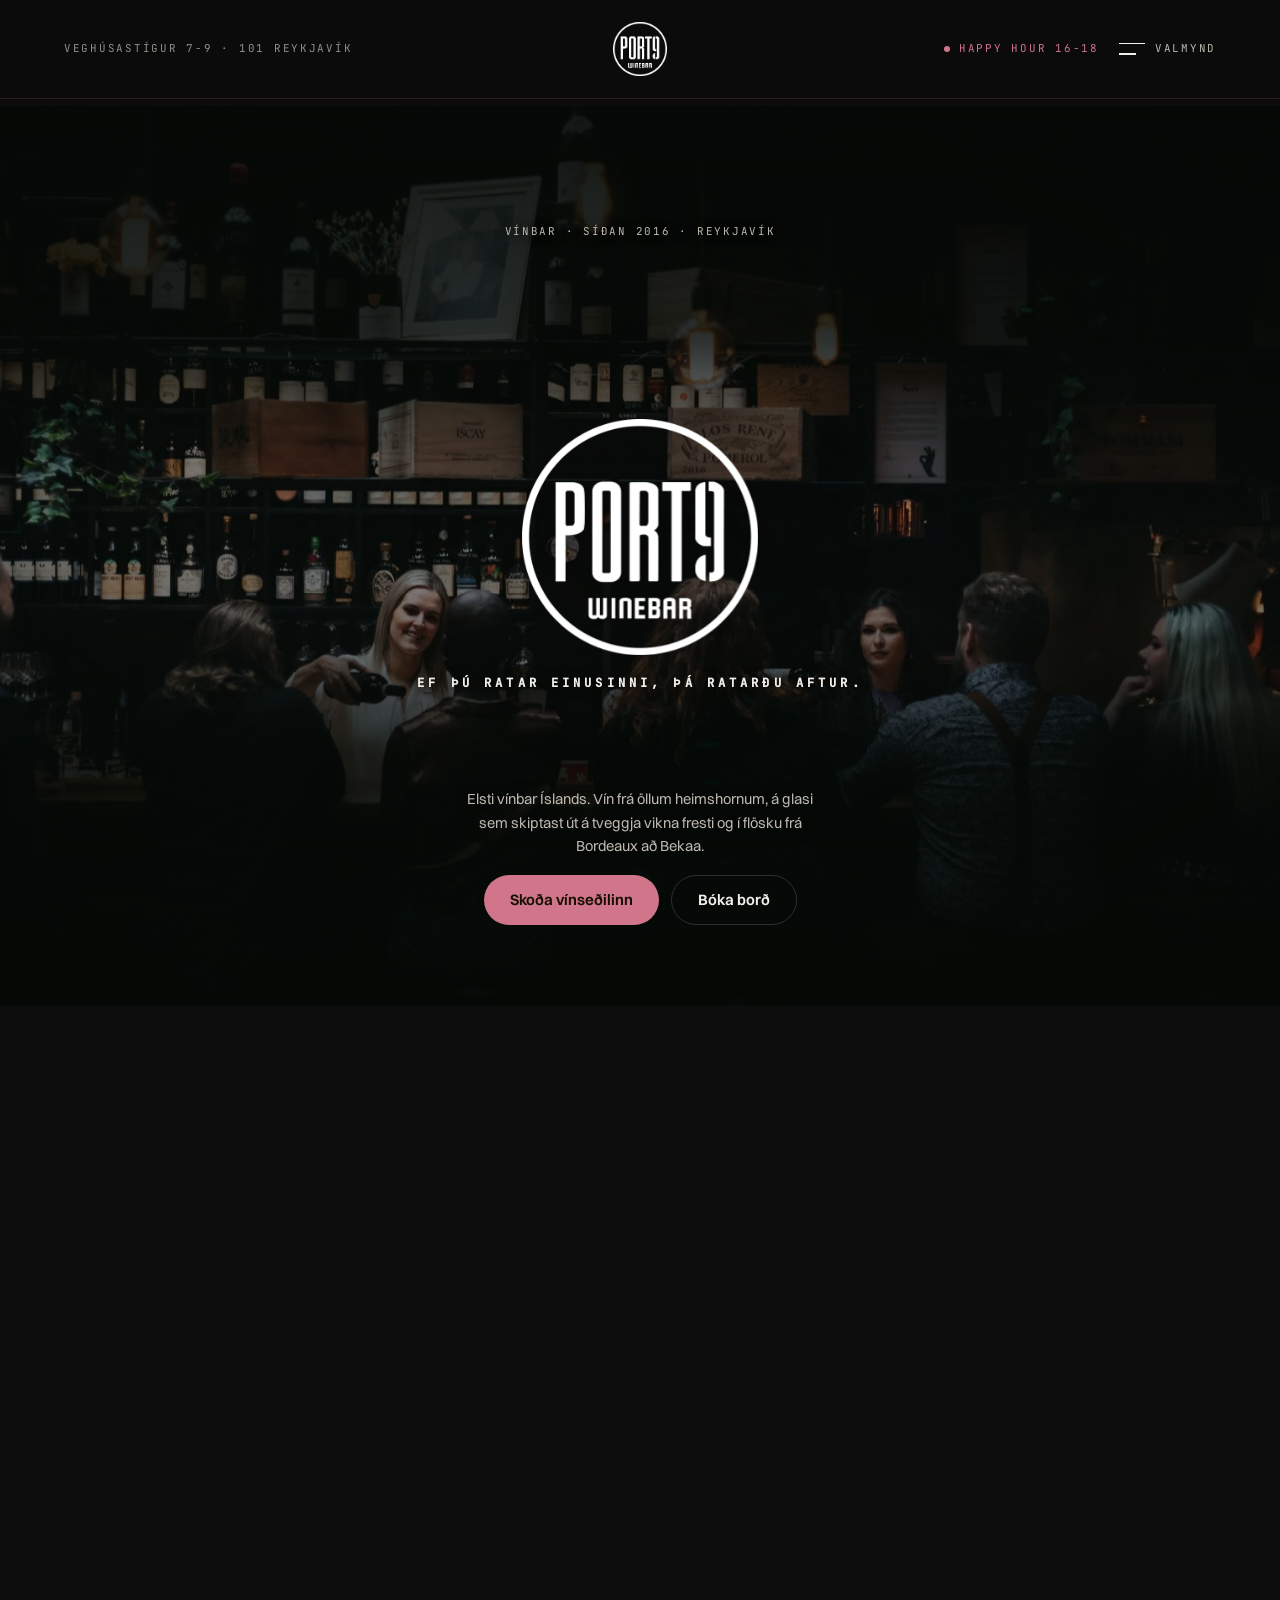
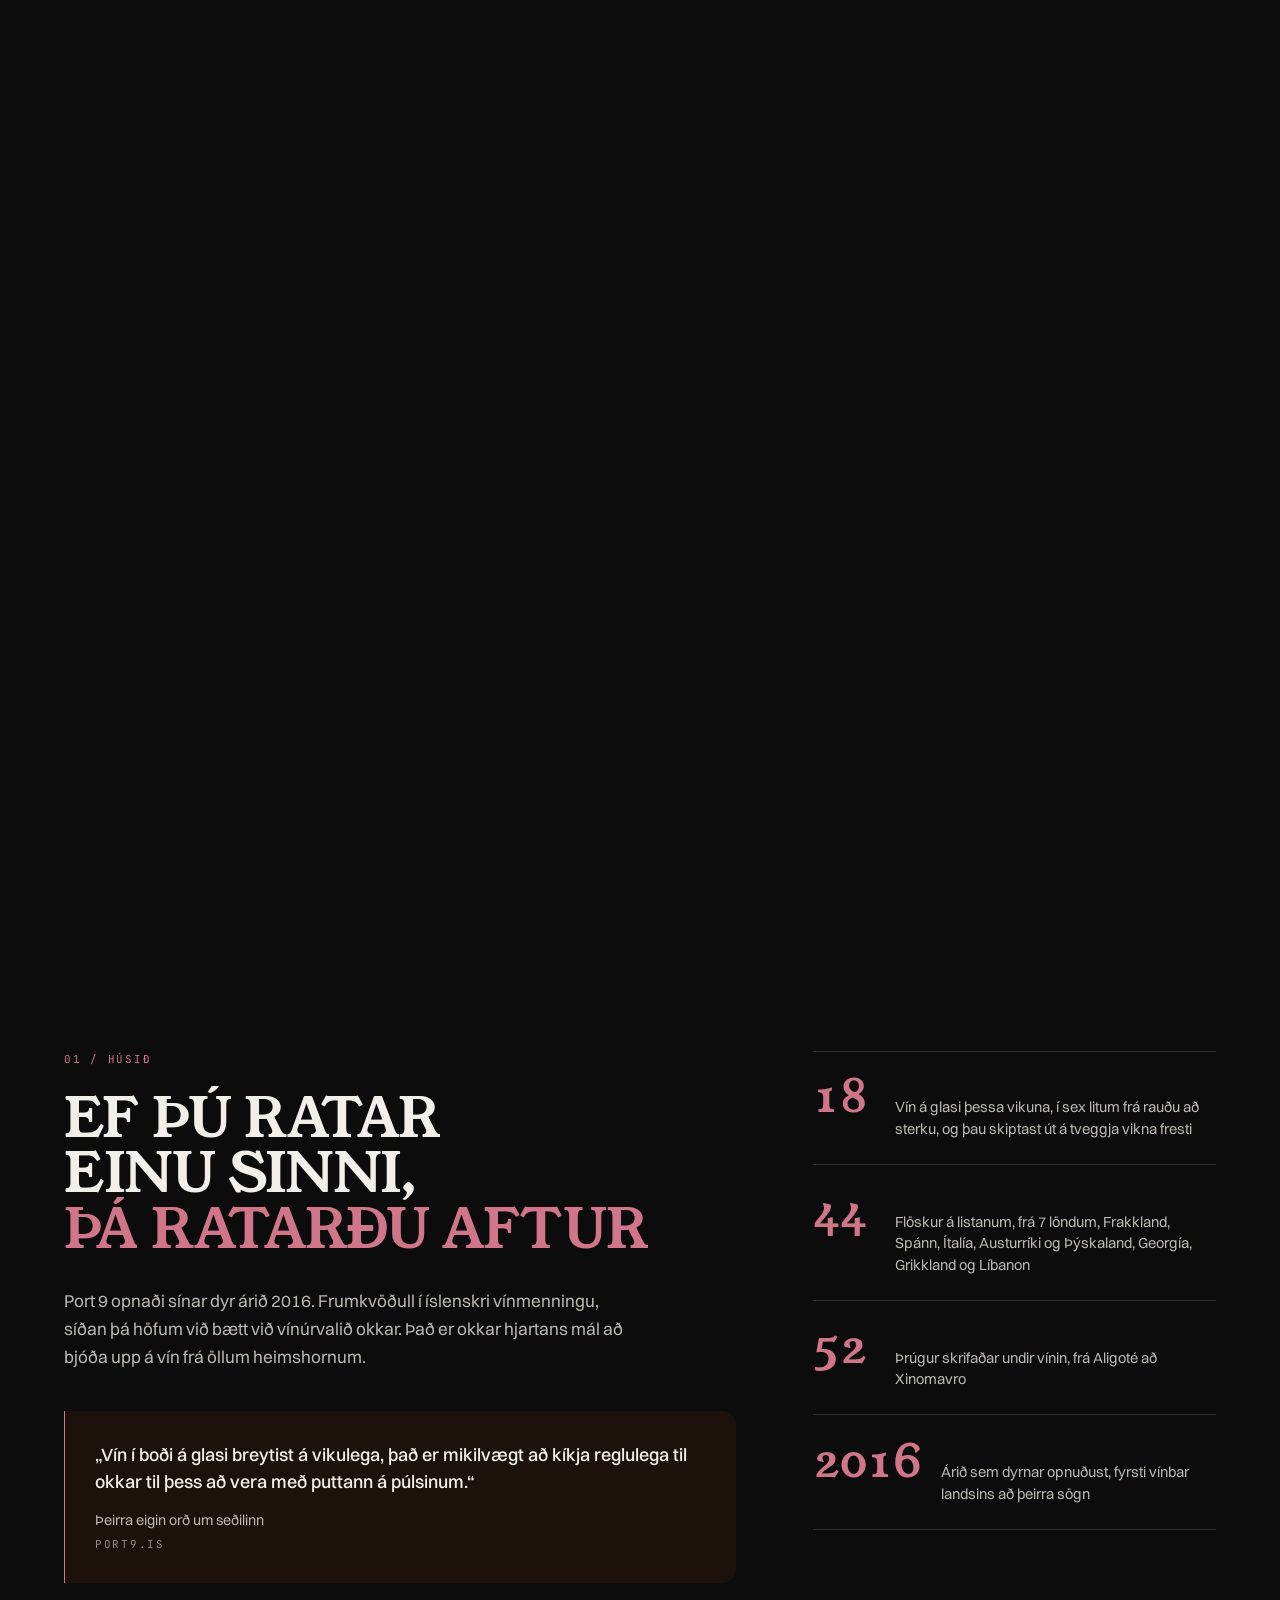
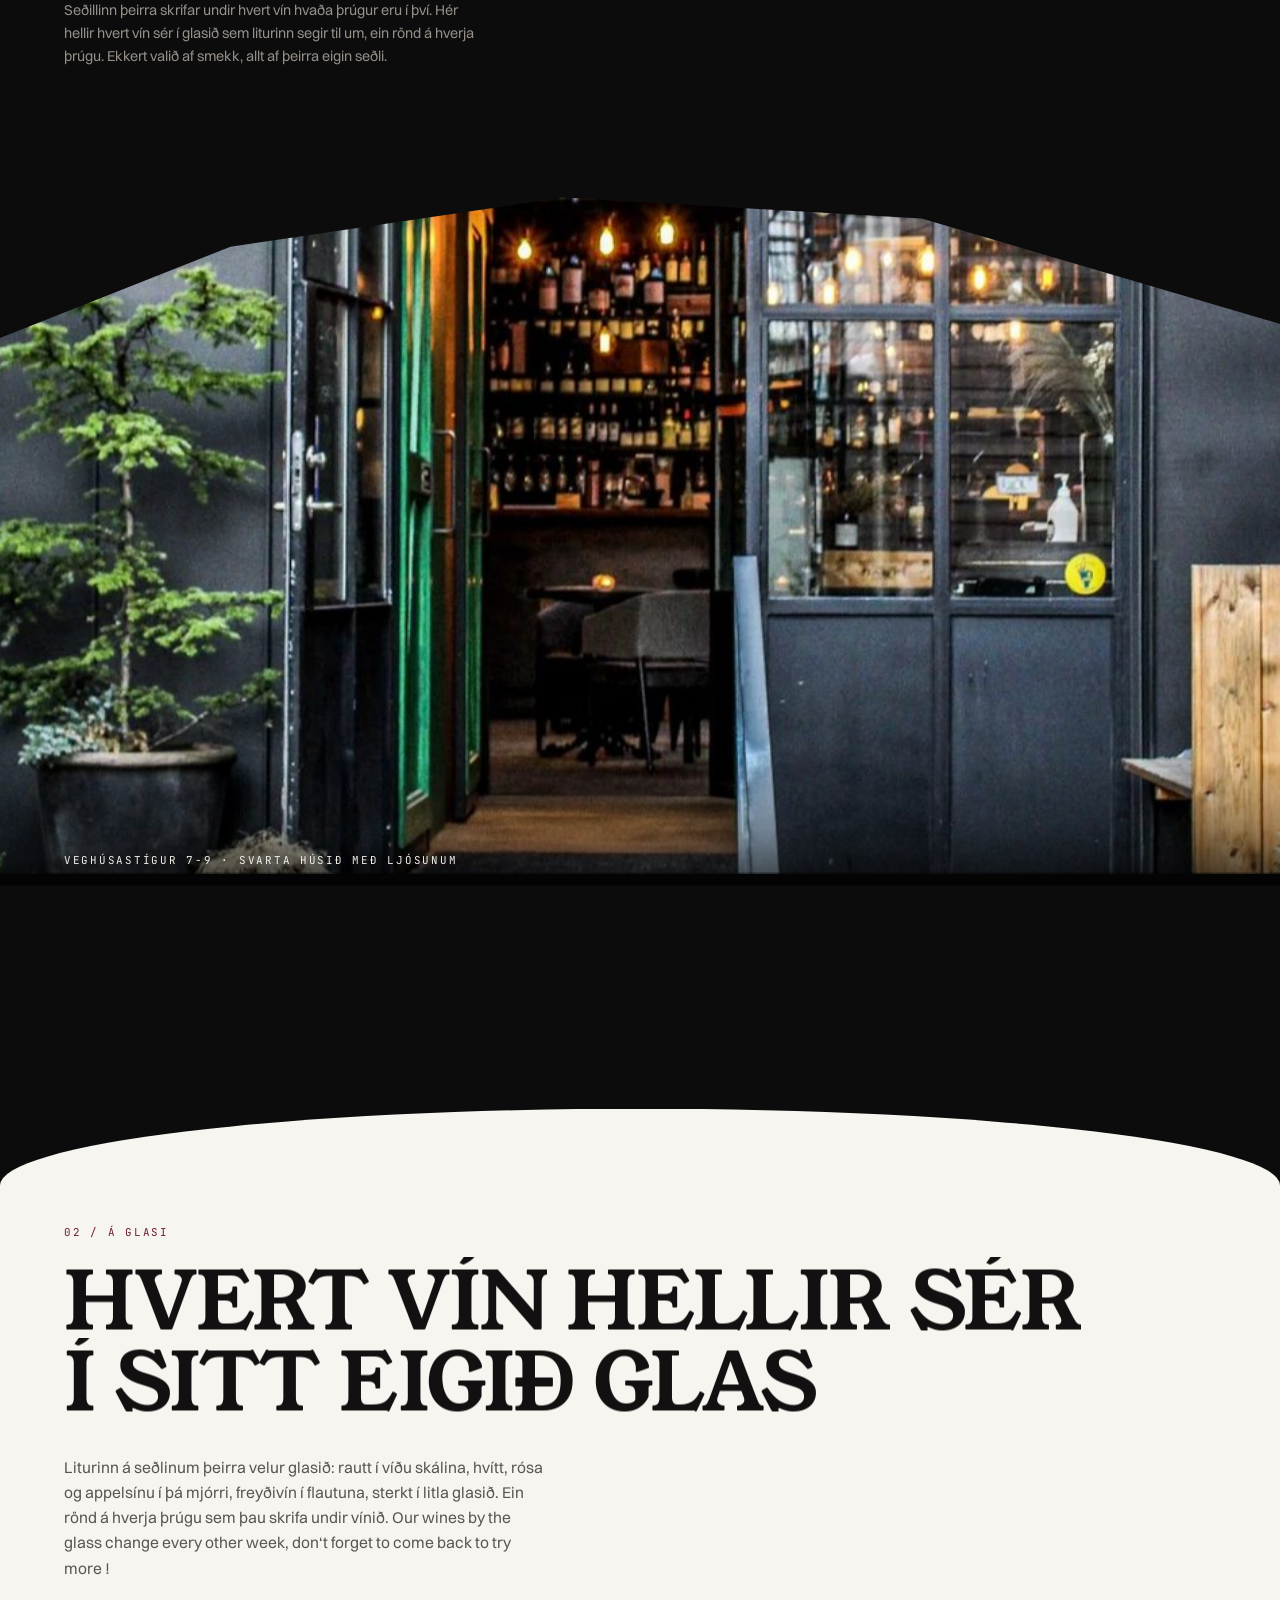
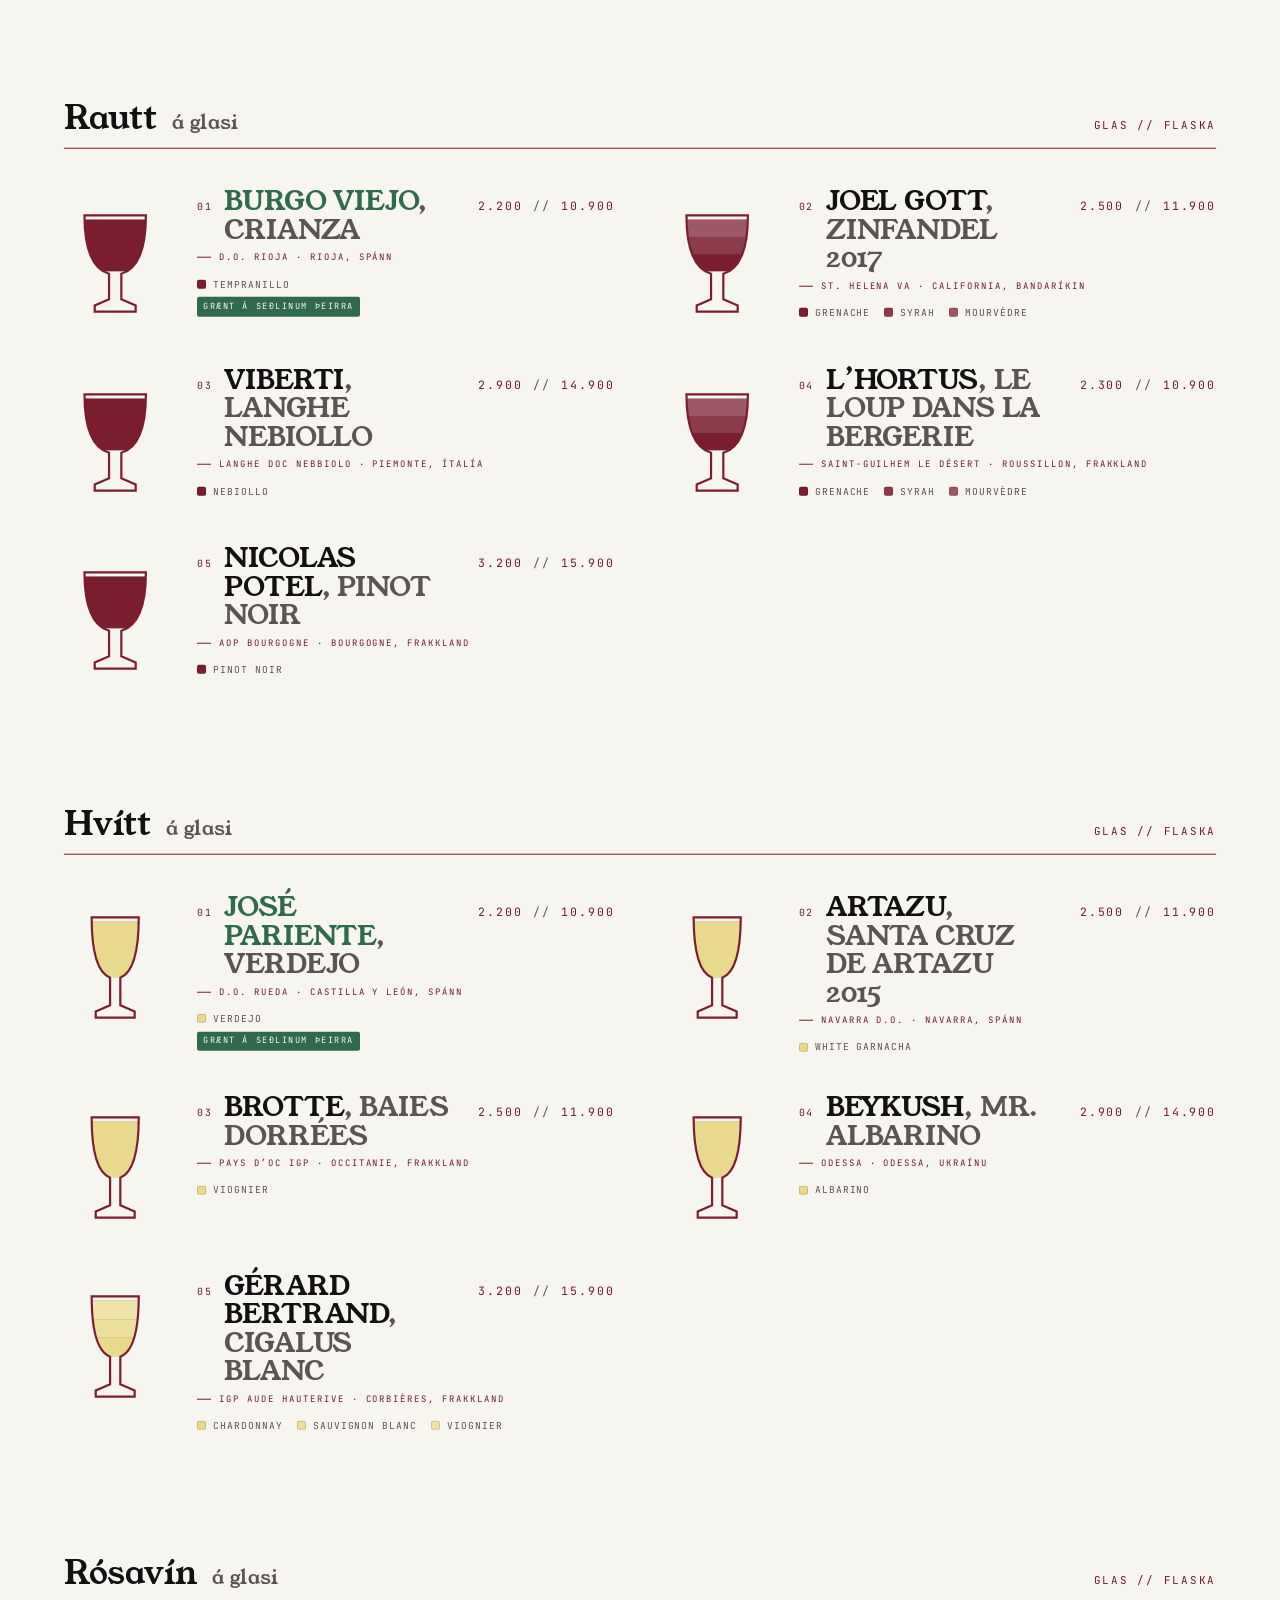
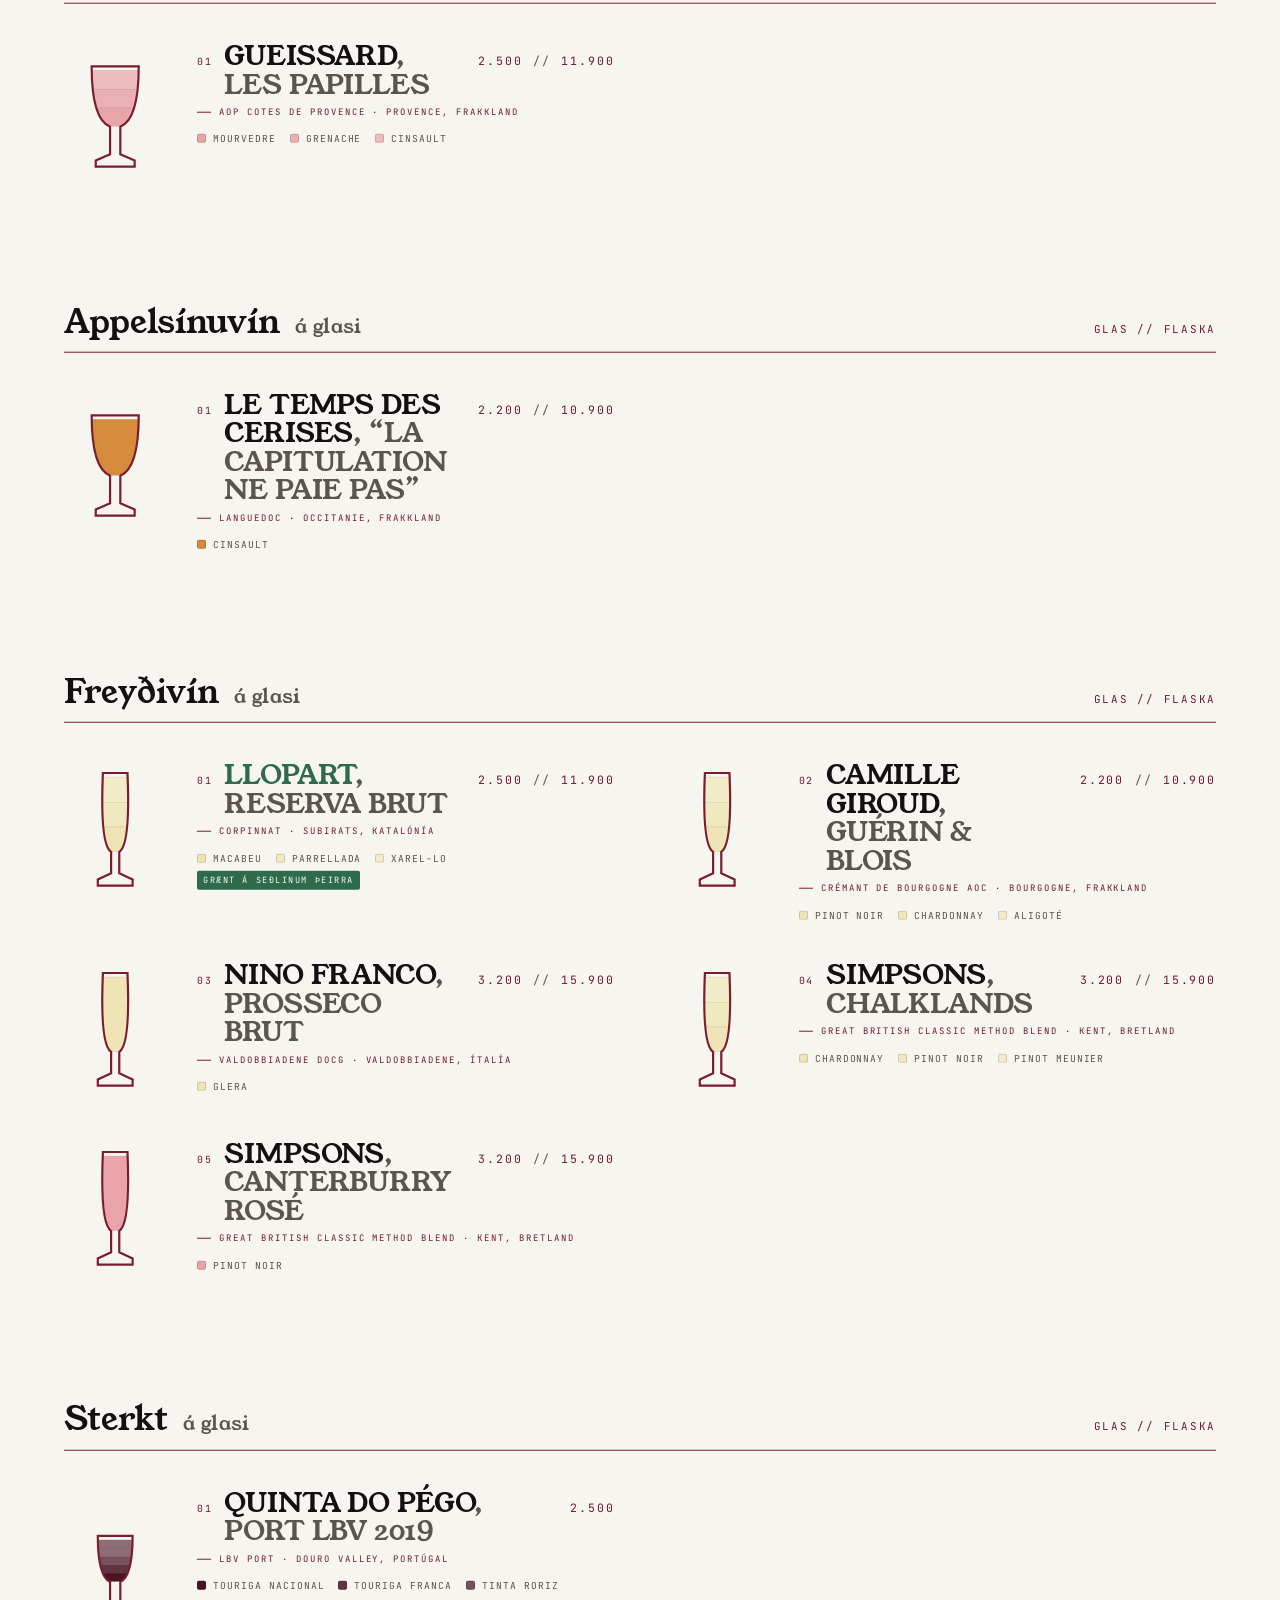
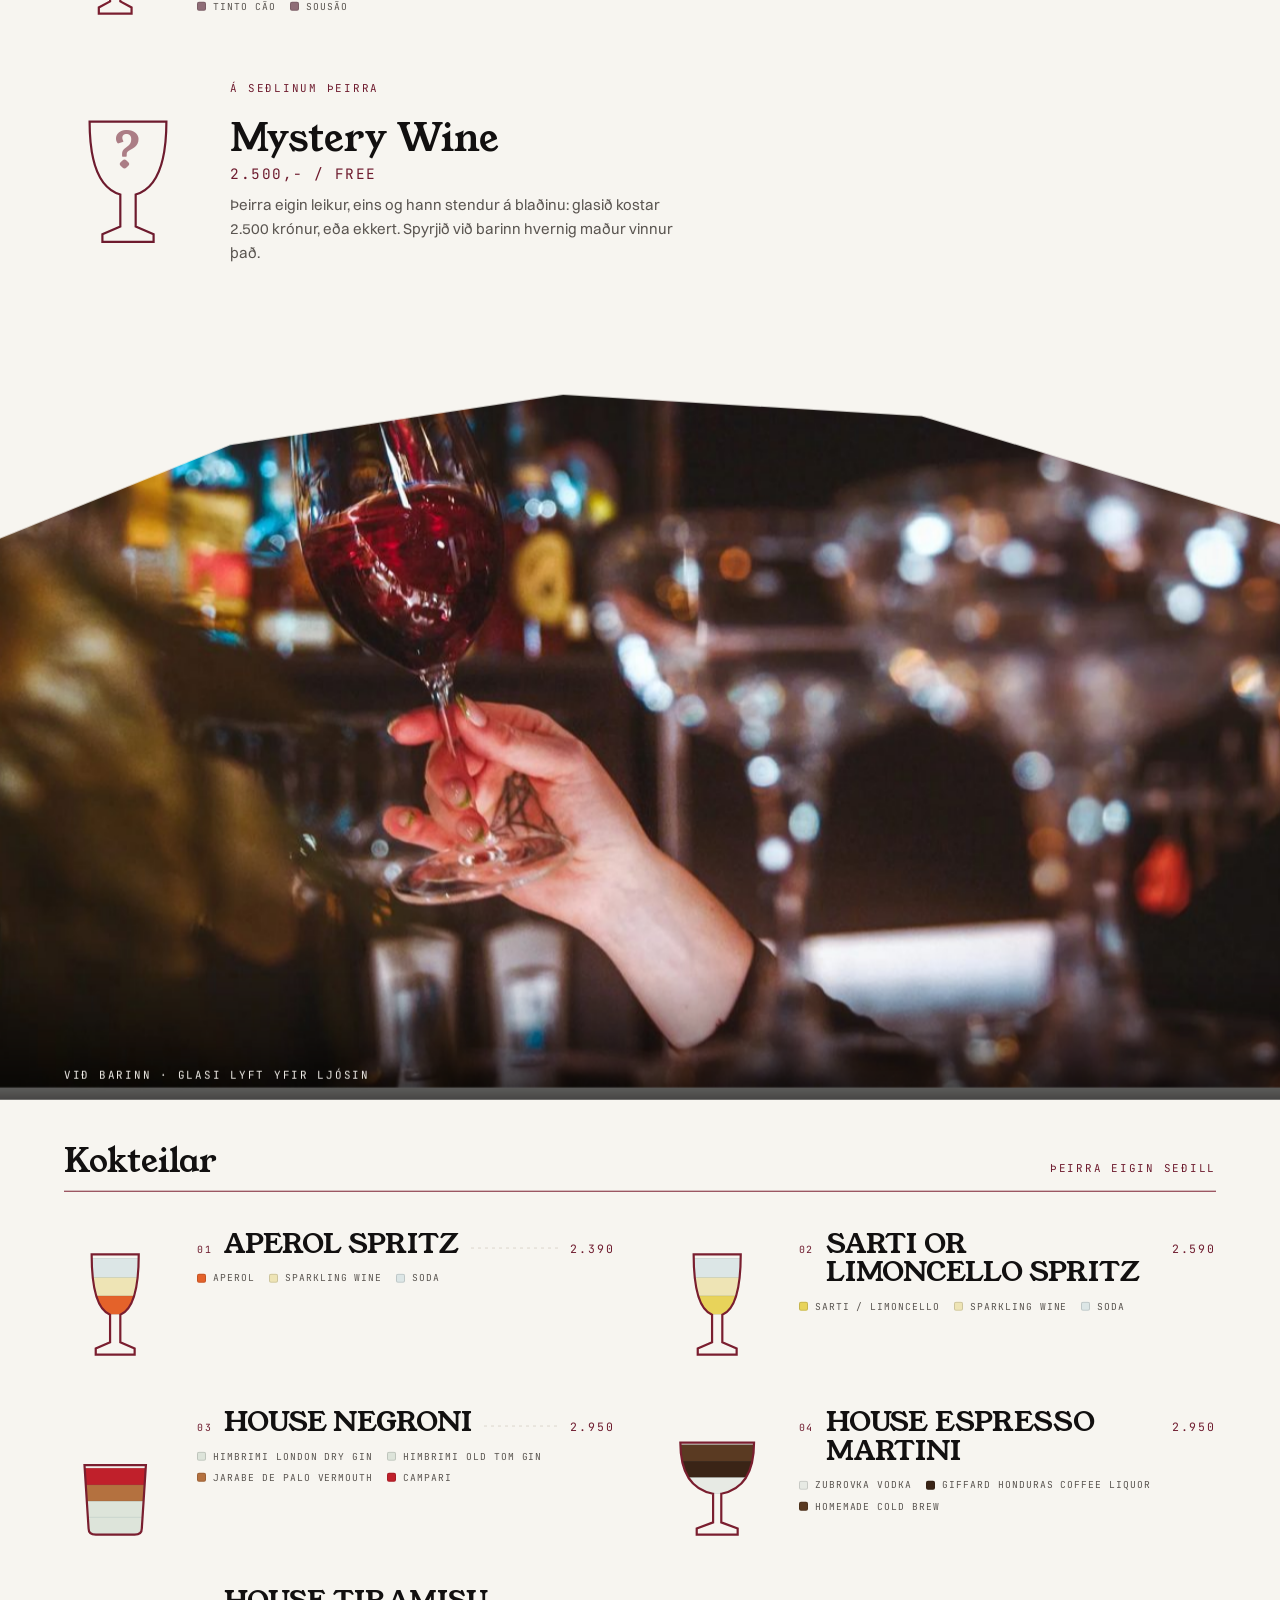
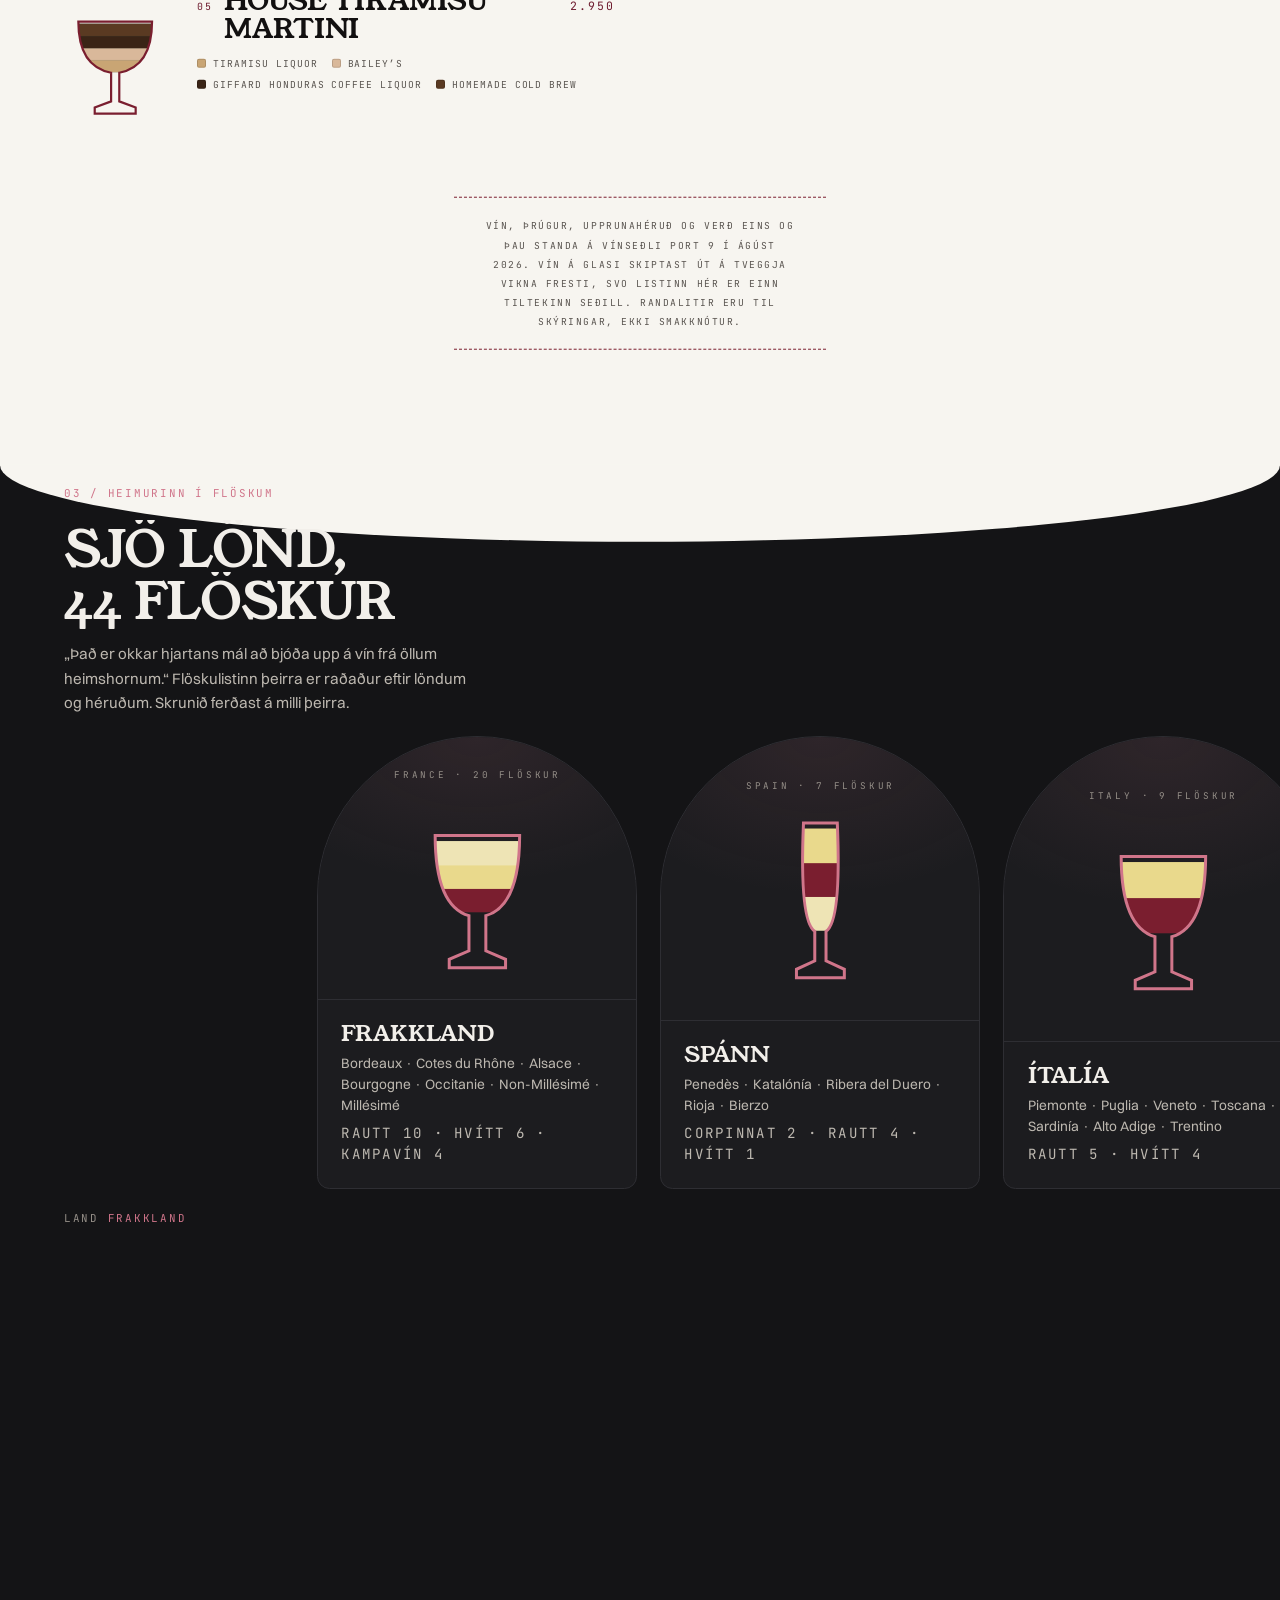
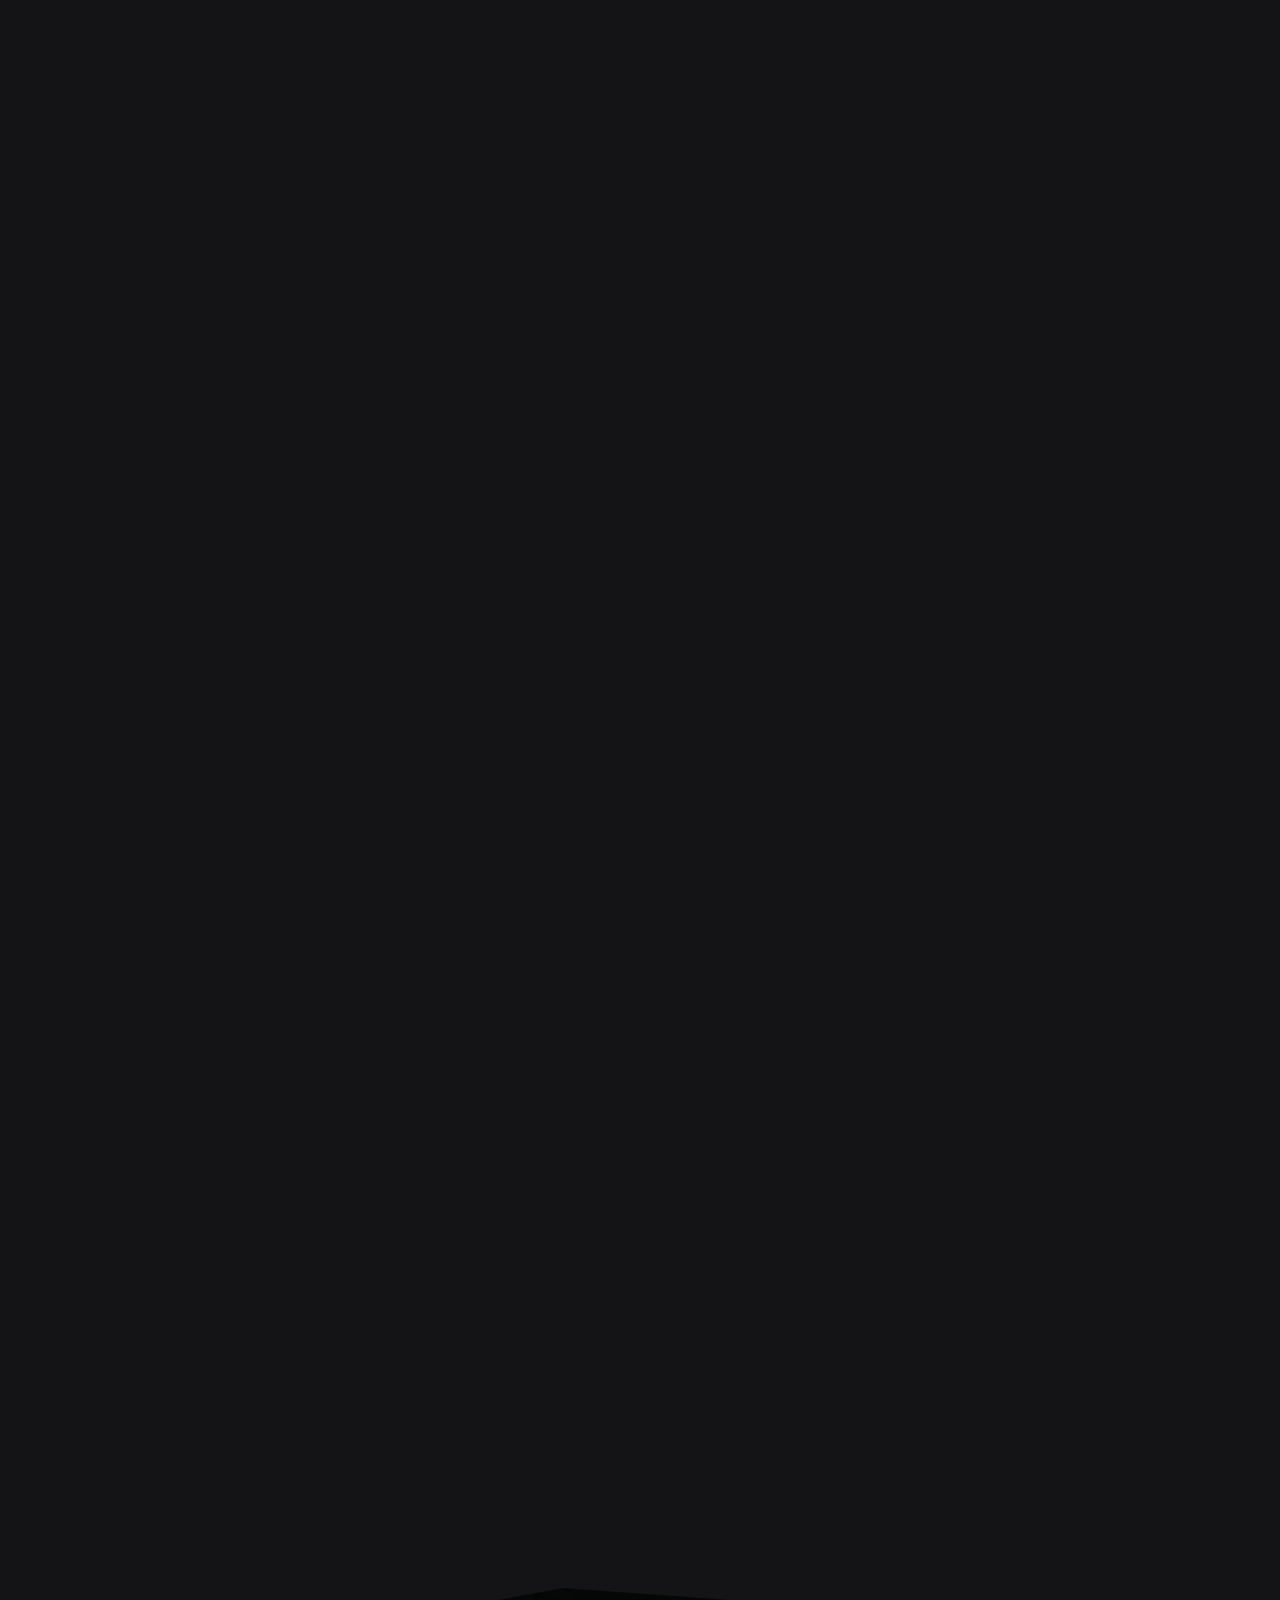
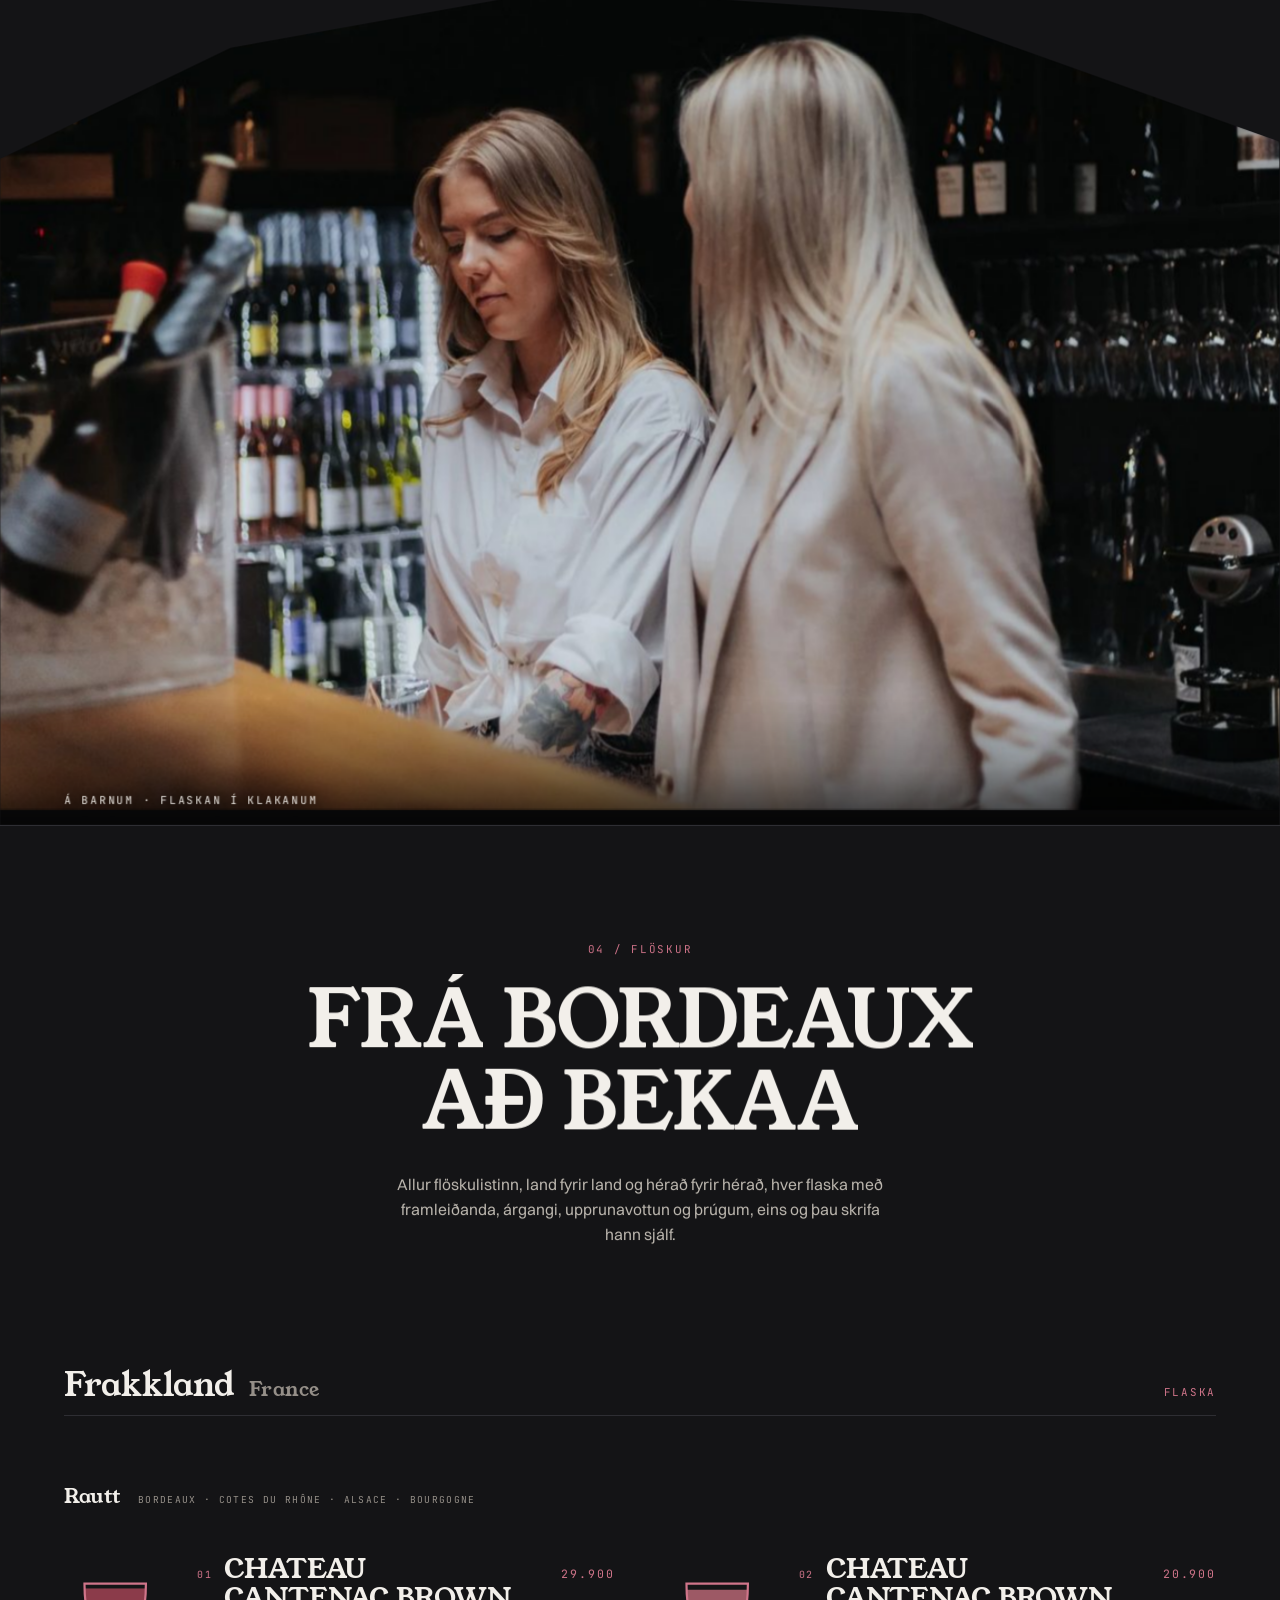
==== commit d19310b0: "Port 9: real favicons from their own roundel The markup declared three icon files that did not exist" ====
--- a/index.html
+++ b/index.html
@@ -13,7 +13,8 @@
 <meta property="og:image" content="https://sindrimar02.github.io/port9-preview/assets/img/hero-bar.jpg" />
 <meta property="og:locale" content="is_IS" />
 <link rel="icon" href="assets/favicon.svg" type="image/svg+xml" />
-<link rel="icon" href="assets/favicon-32.png" sizes="32x32" />
+<link rel="icon" href="assets/favicon-48.png" type="image/png" sizes="48x48" />
+<link rel="icon" href="assets/favicon-32.png" type="image/png" sizes="32x32" />
 <link rel="apple-touch-icon" href="assets/apple-touch-icon.png" />
 <link rel="preload" href="assets/fonts/YoungSerif-Regular.woff2" as="font" type="font/woff2" crossorigin />
 <link rel="preload" href="assets/fonts/Switzer-Regular.woff2" as="font" type="font/woff2" crossorigin />
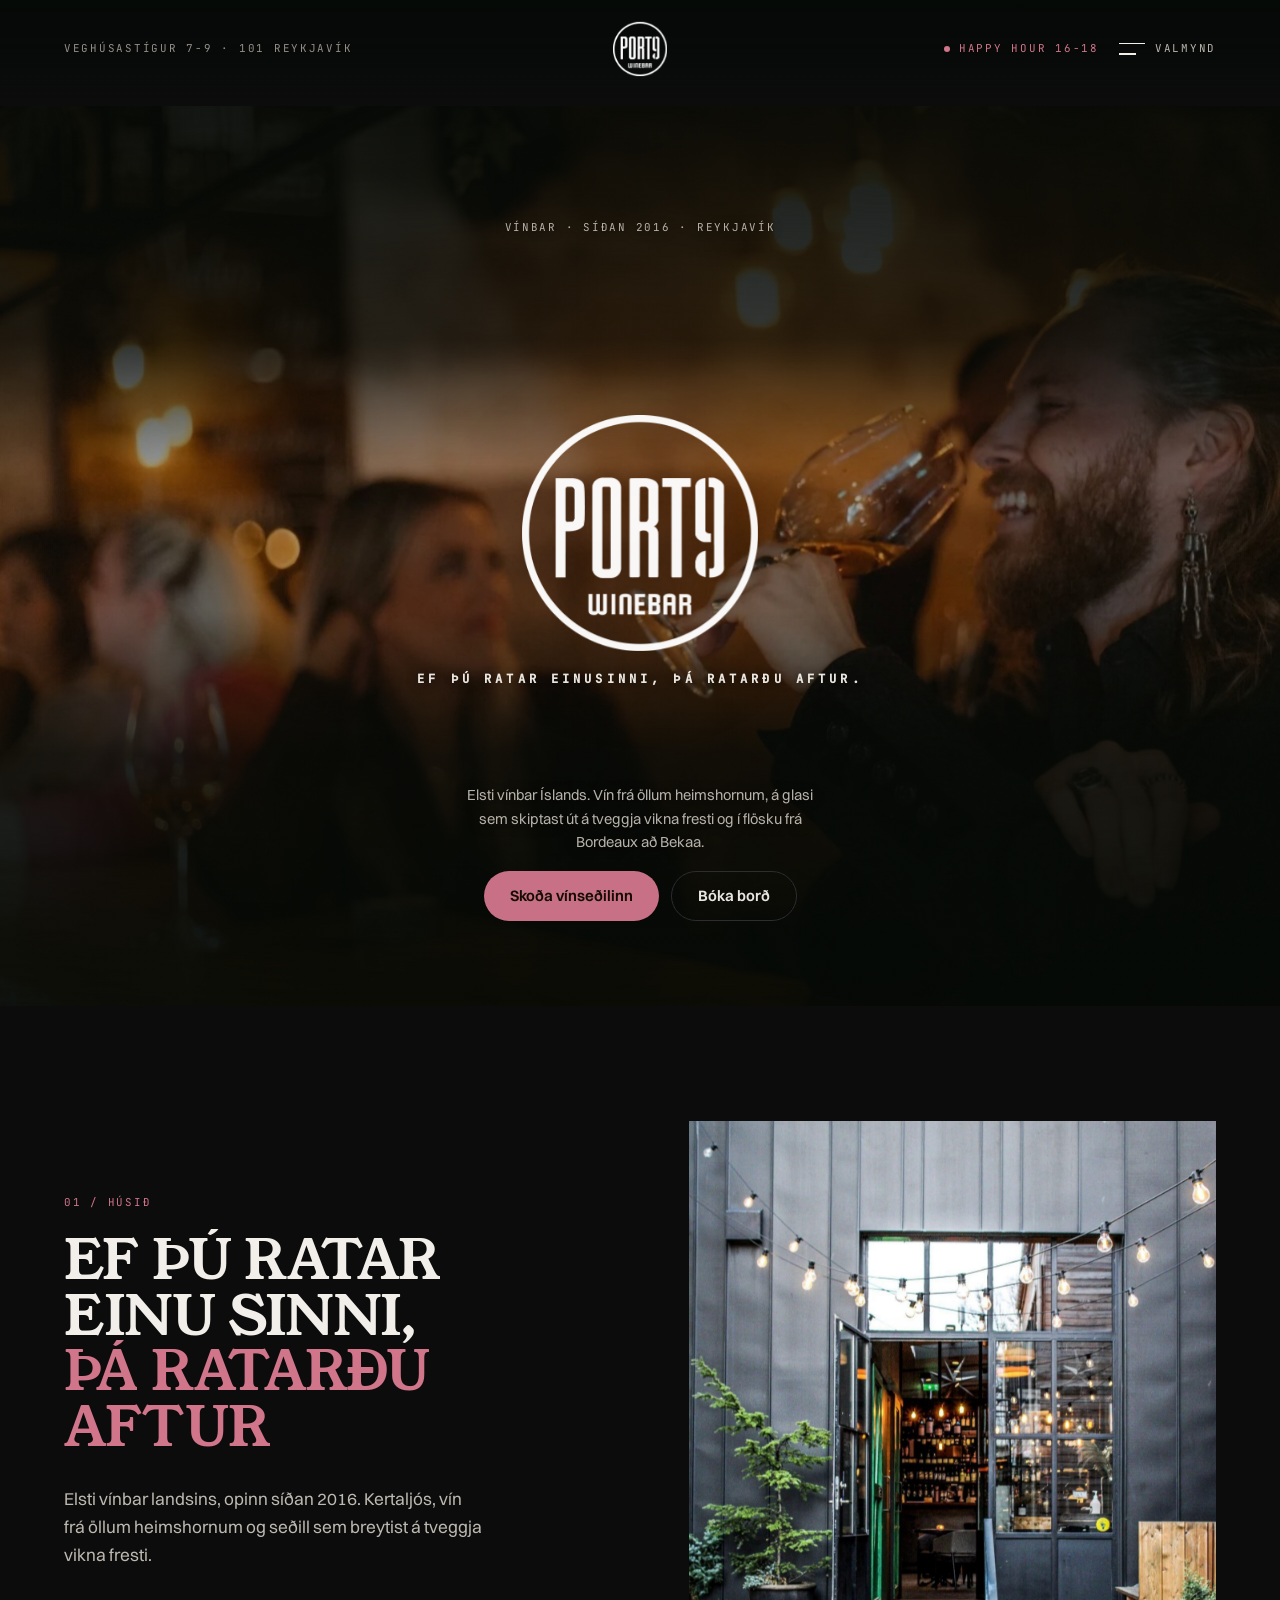
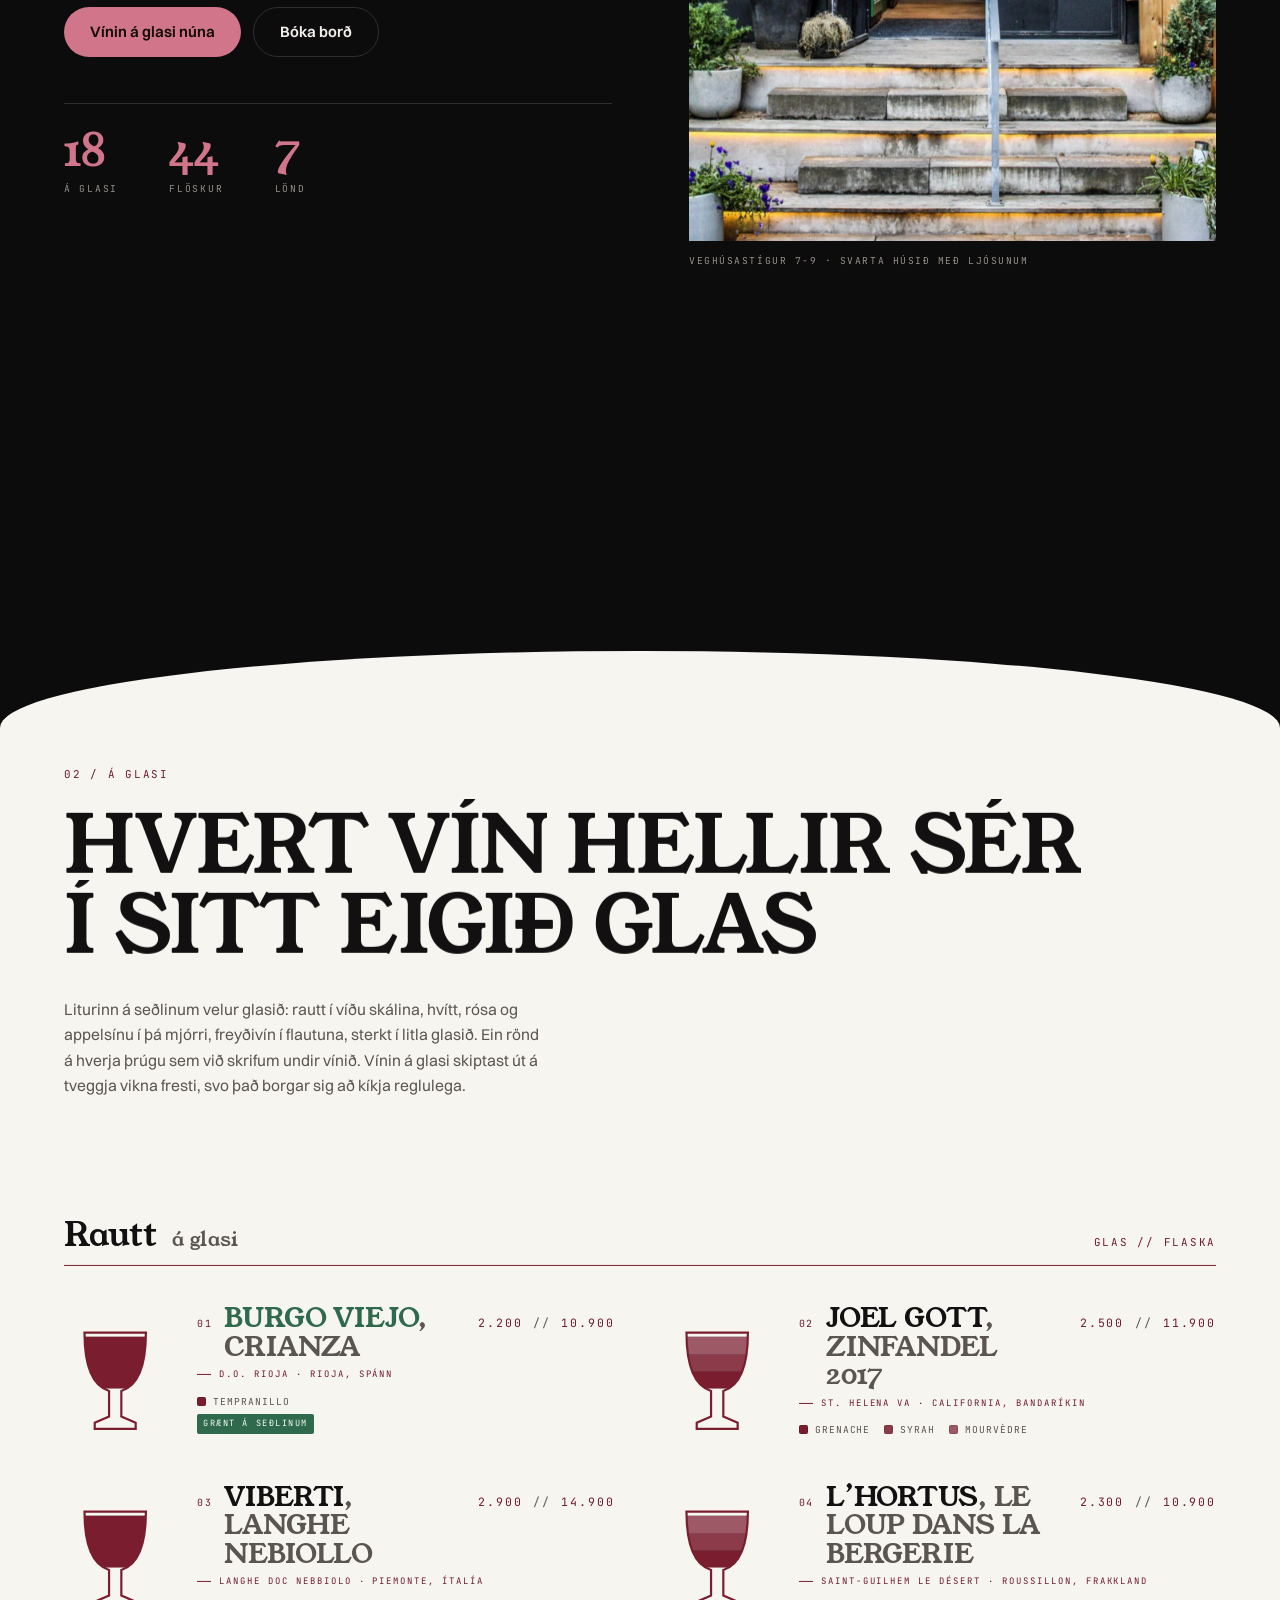
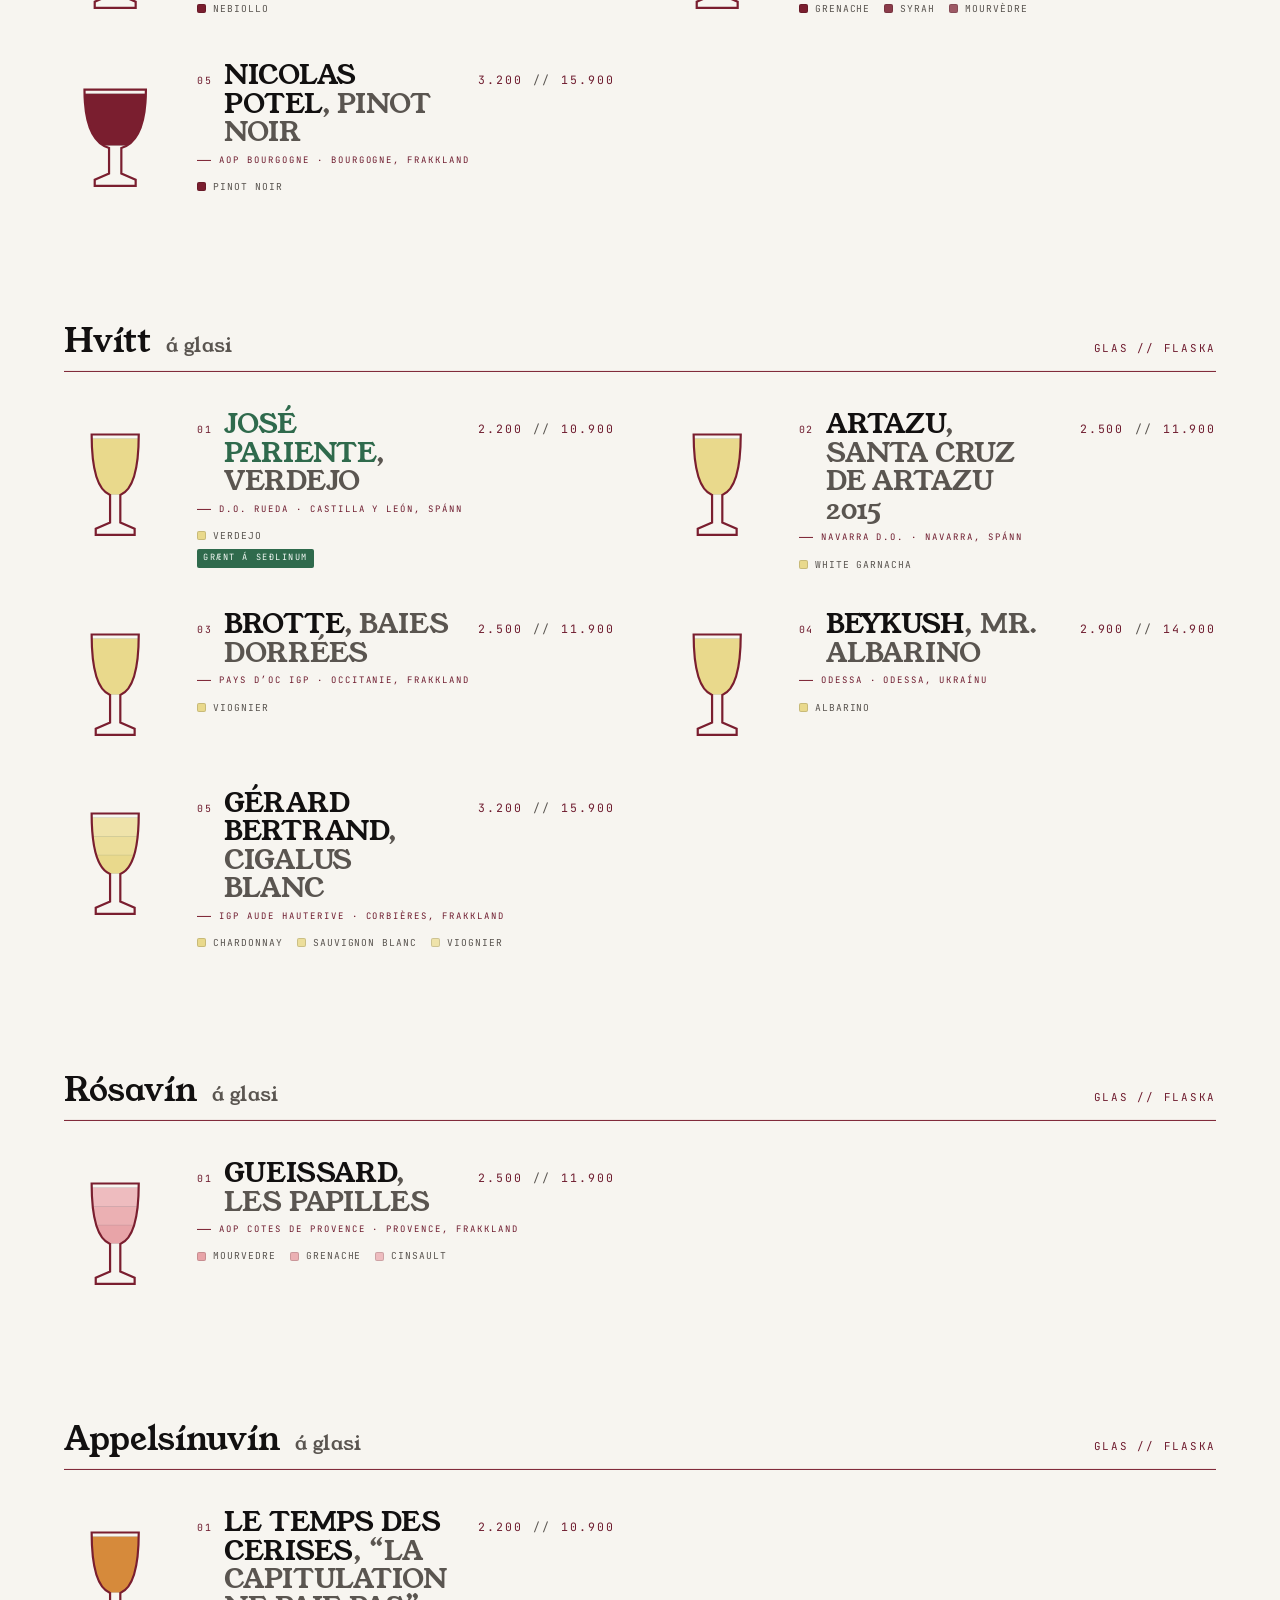
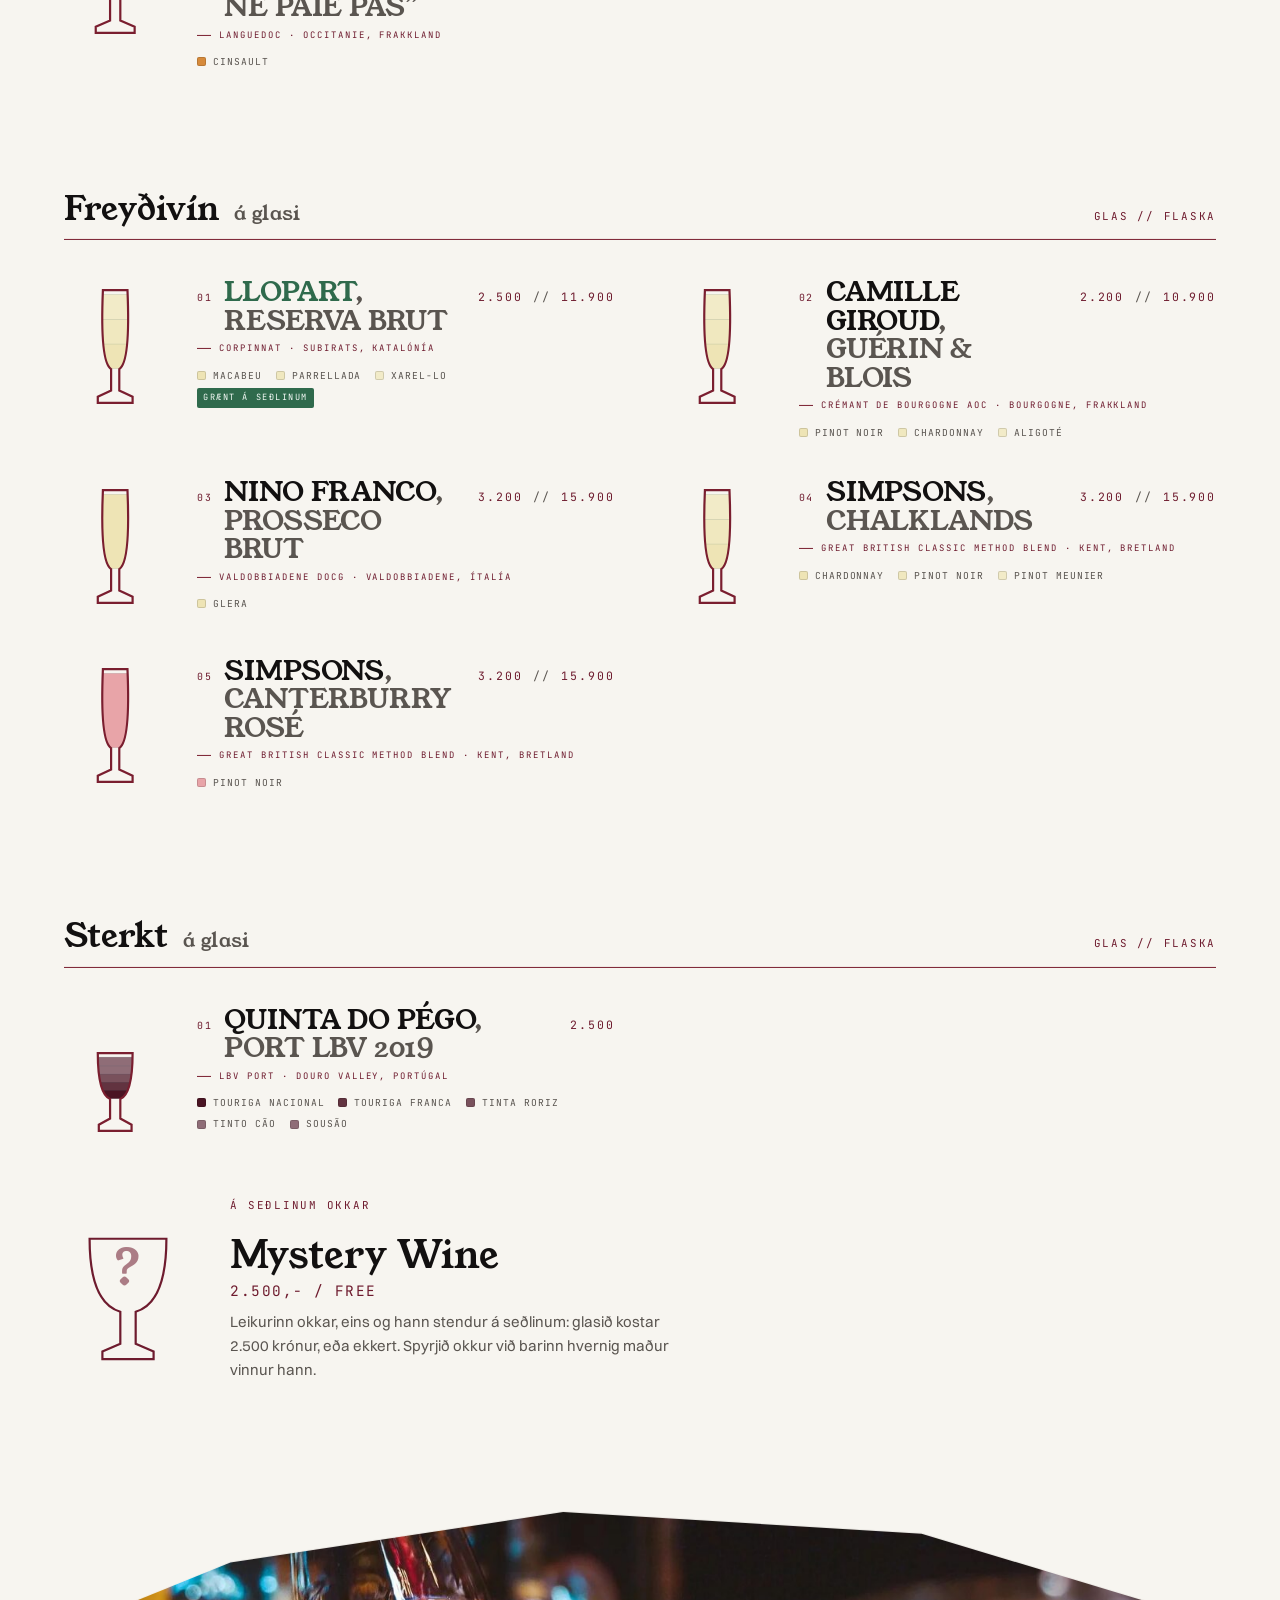
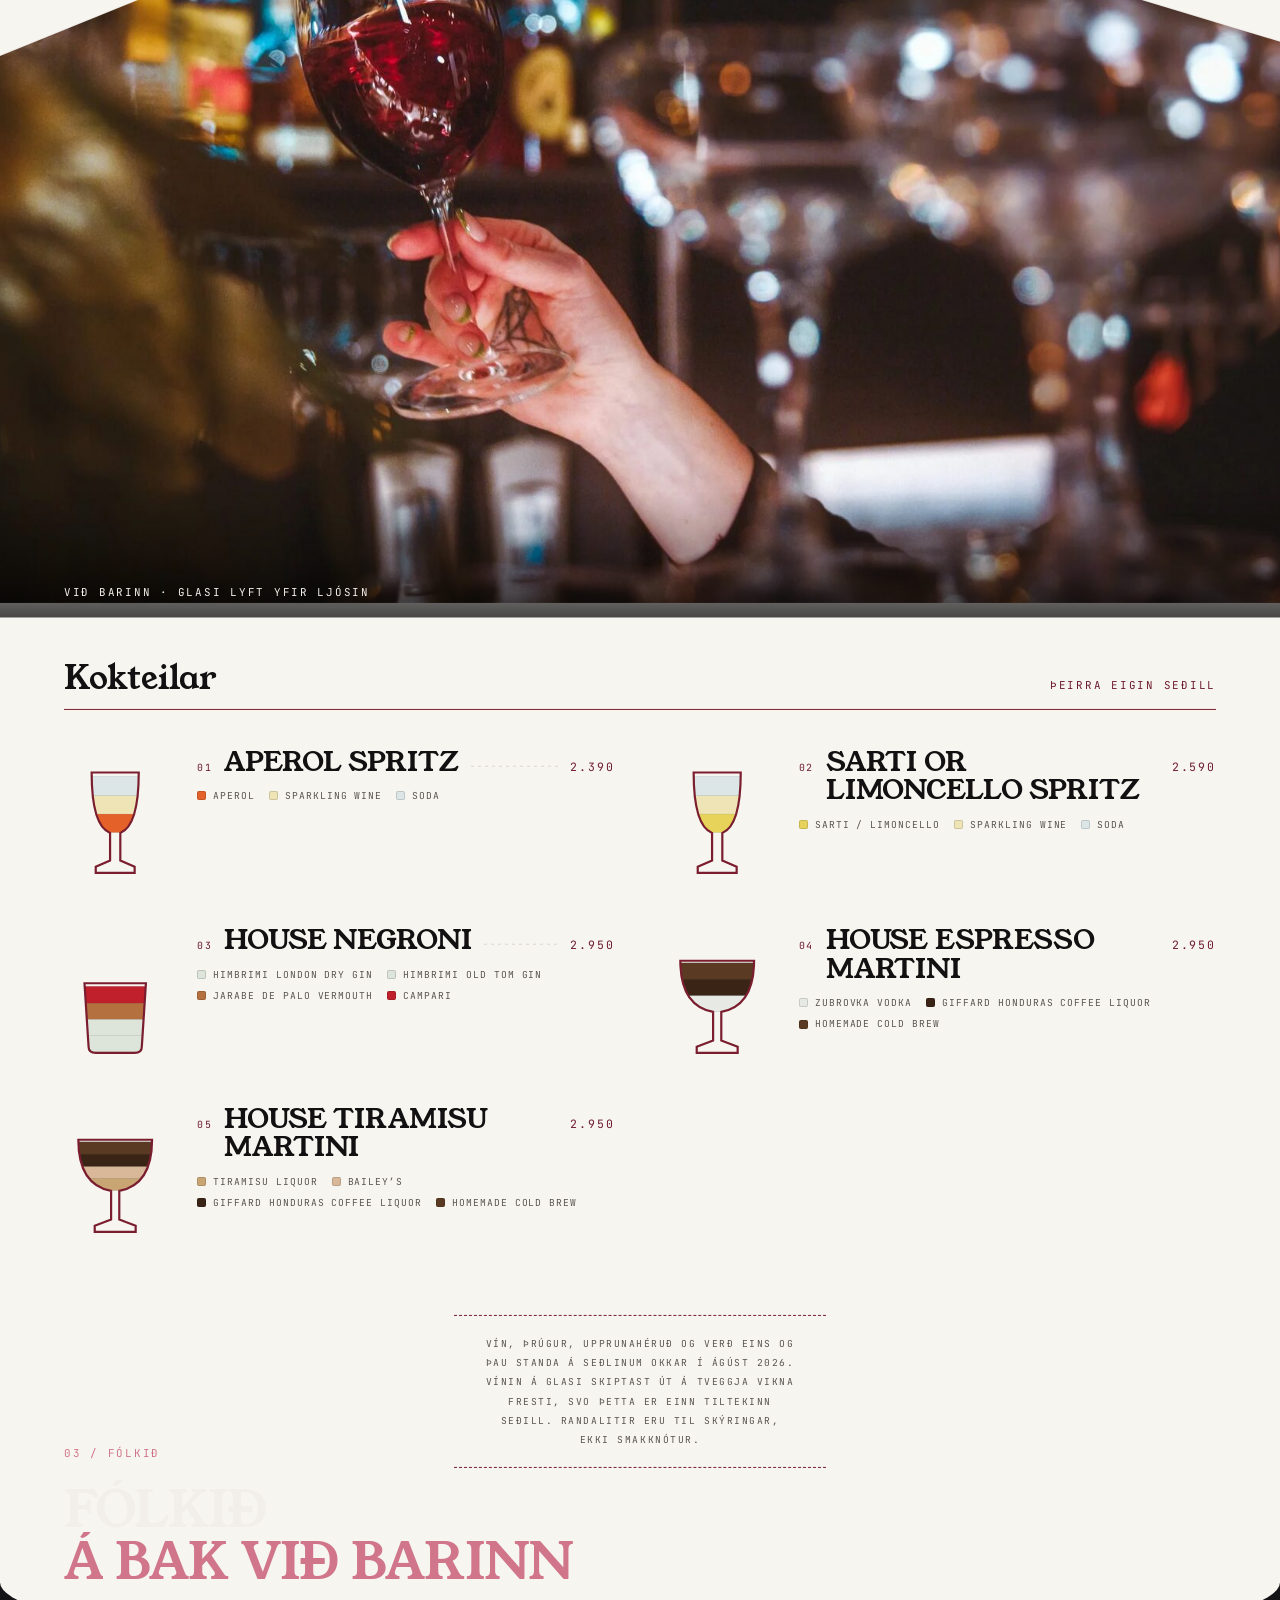
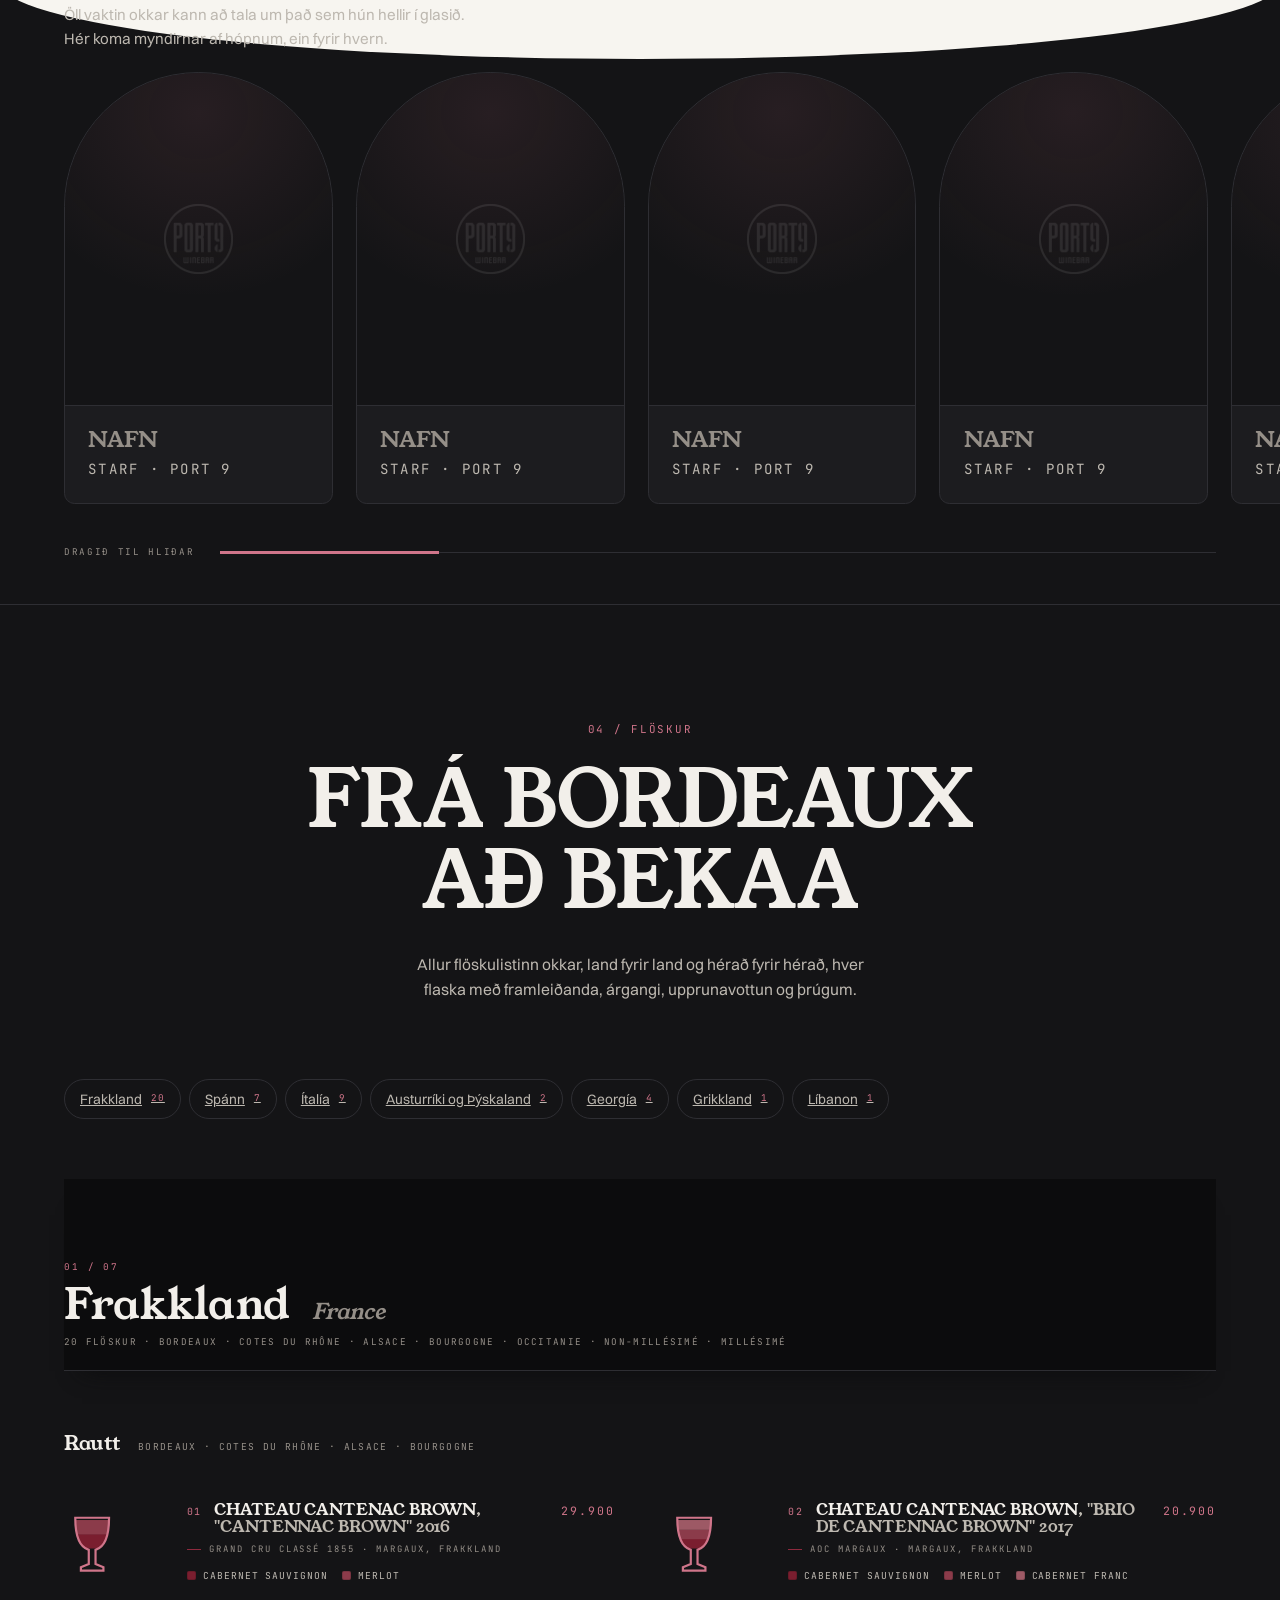
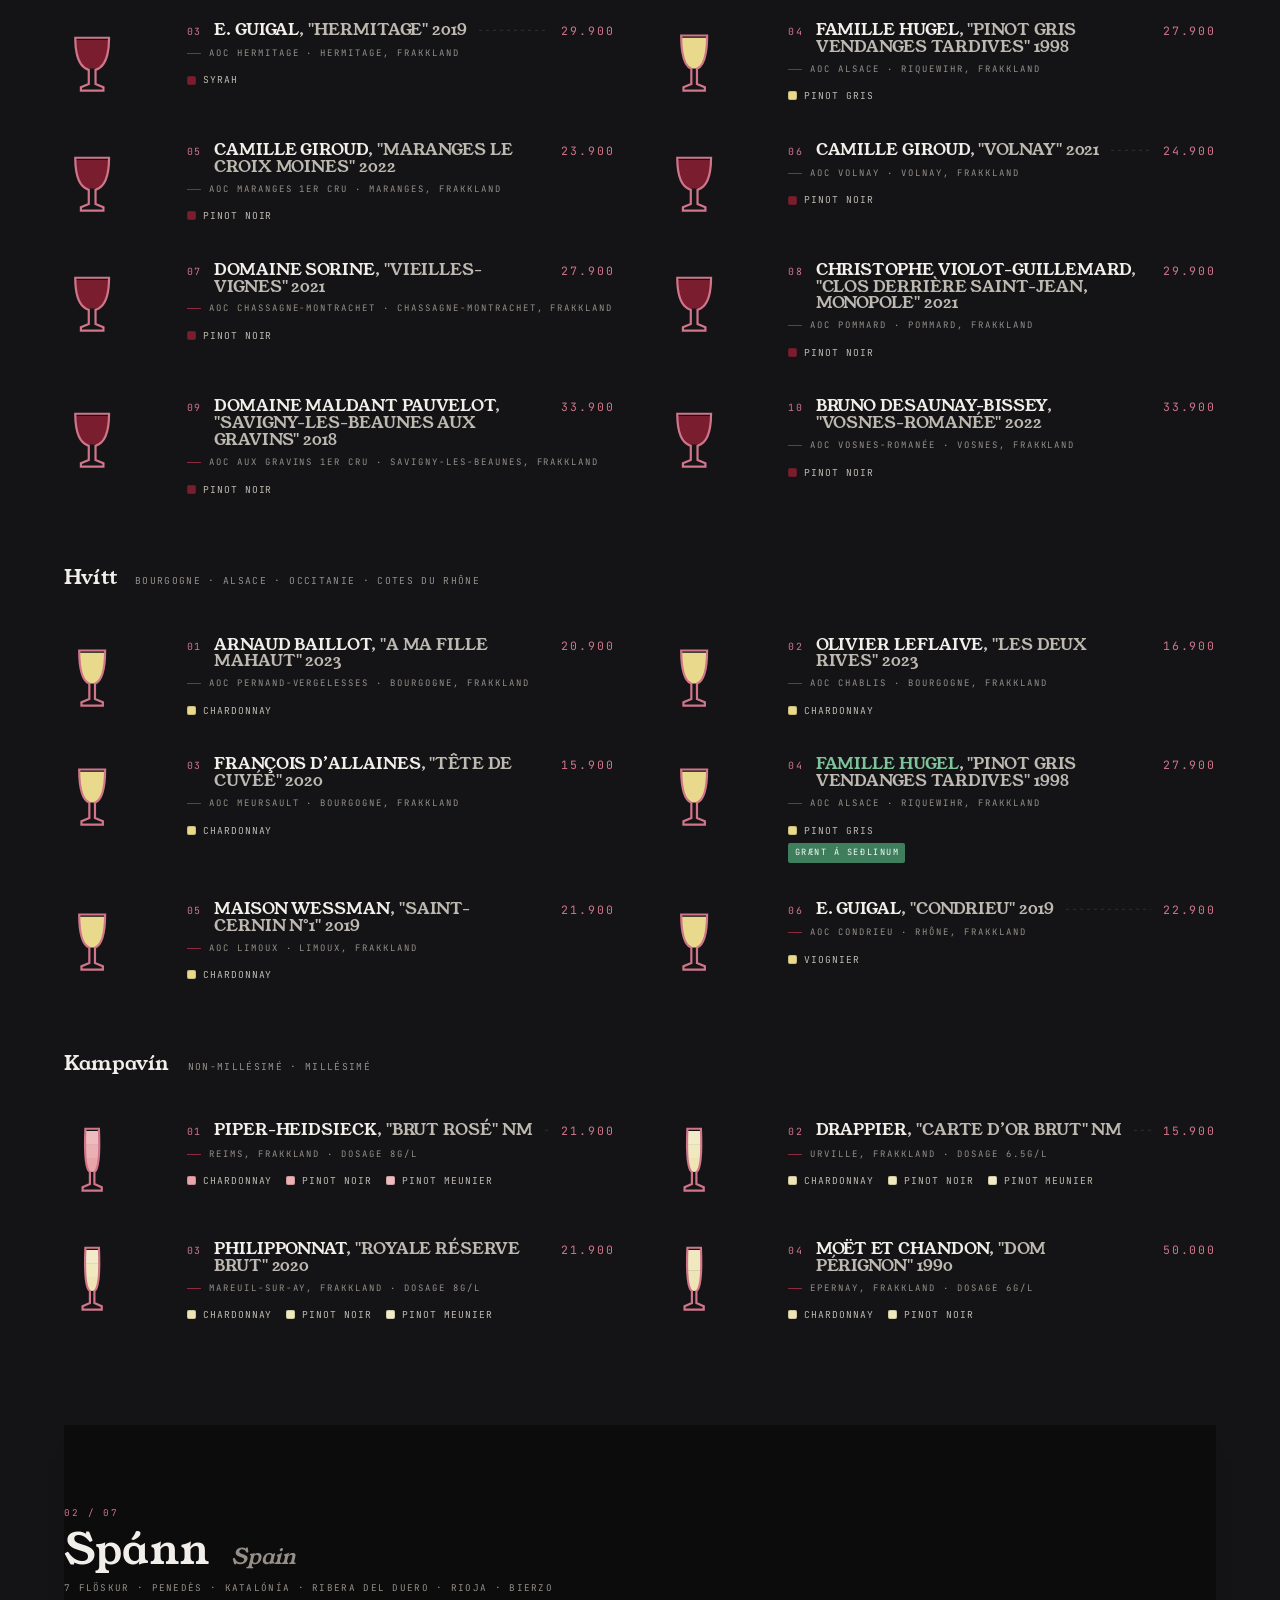
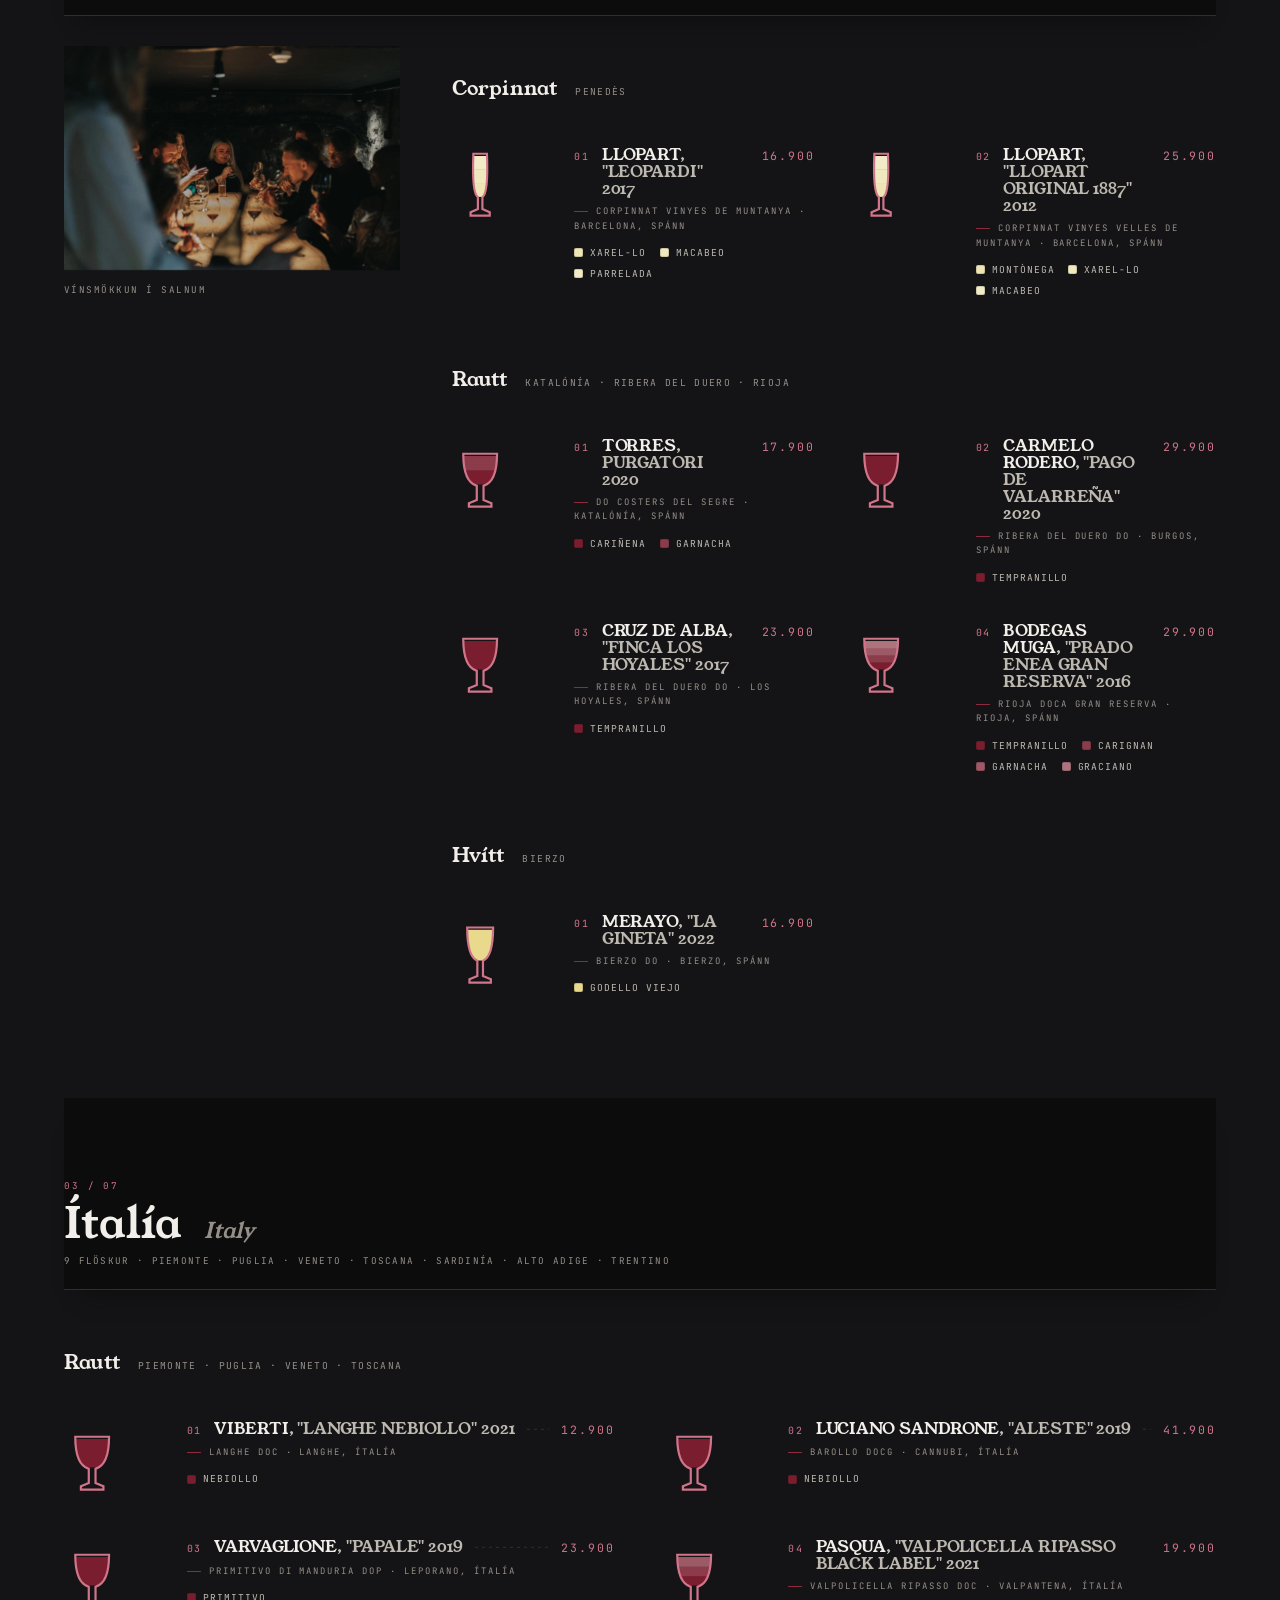
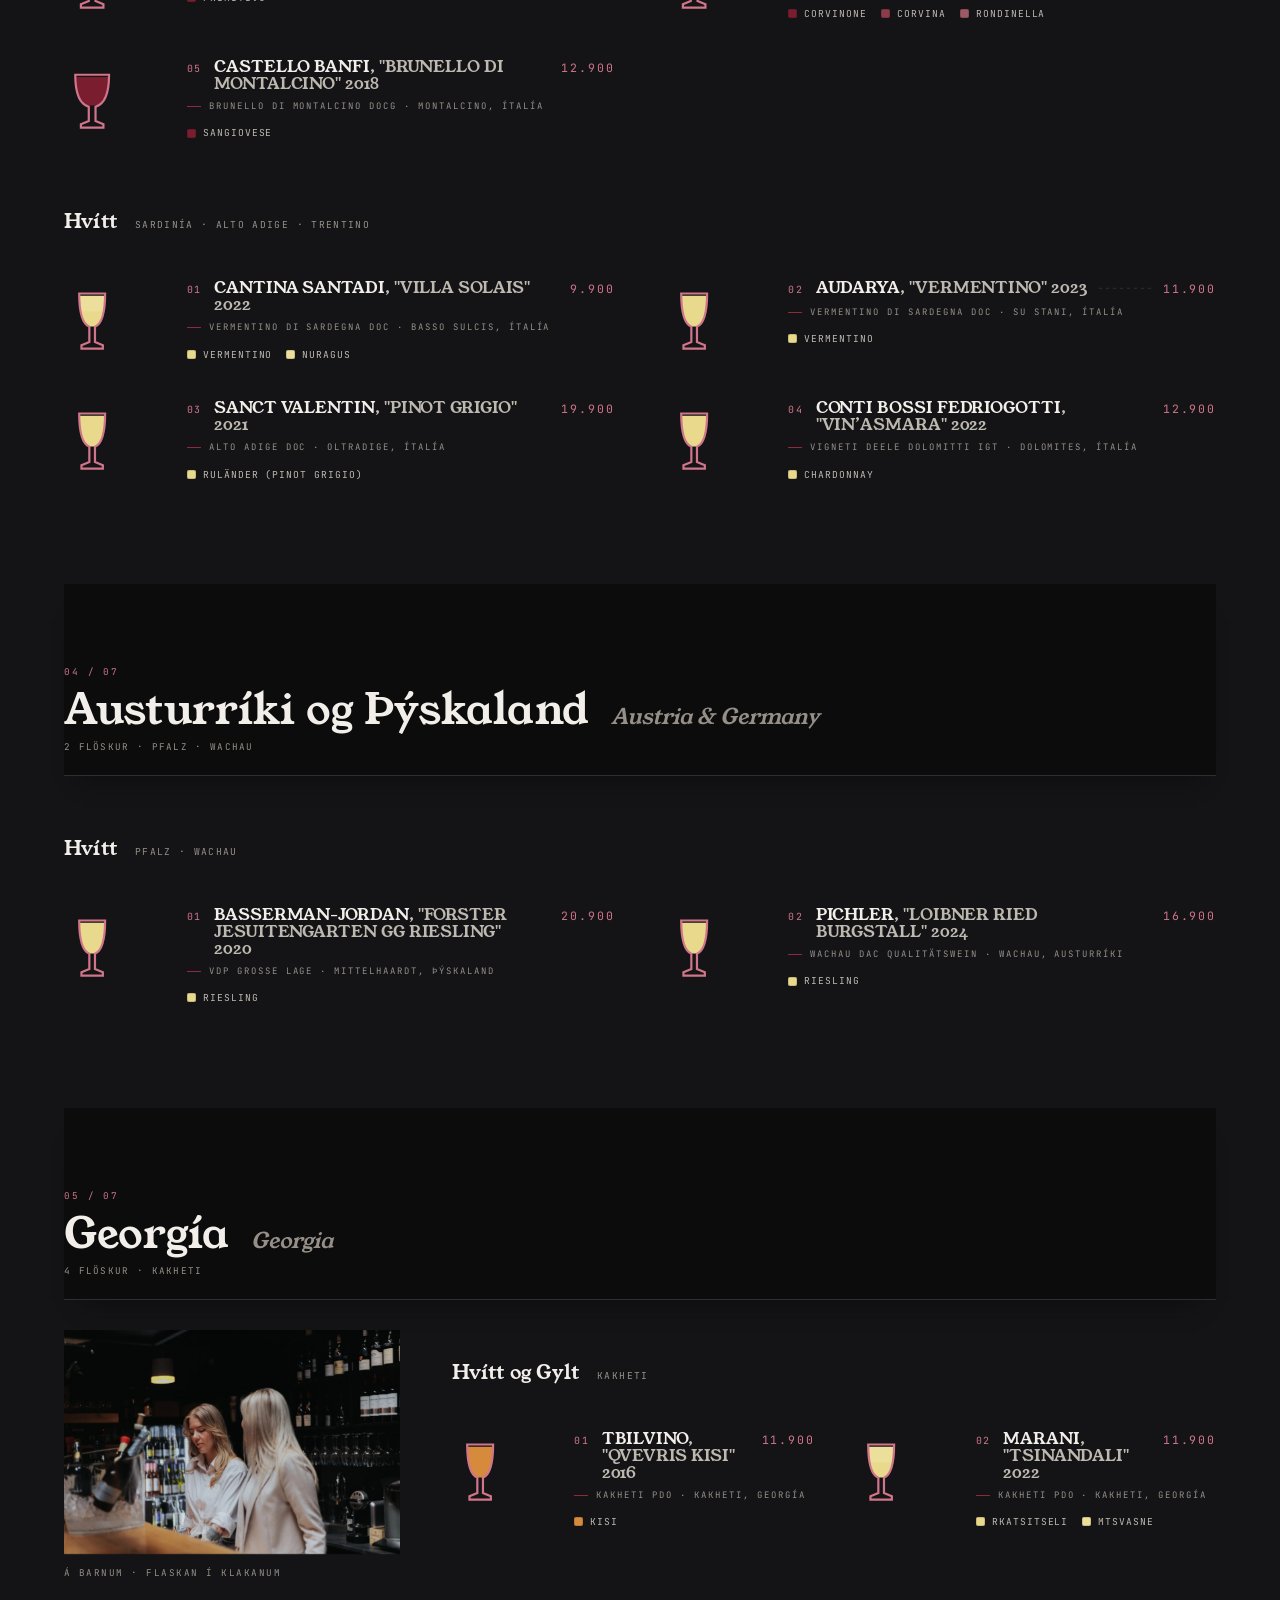
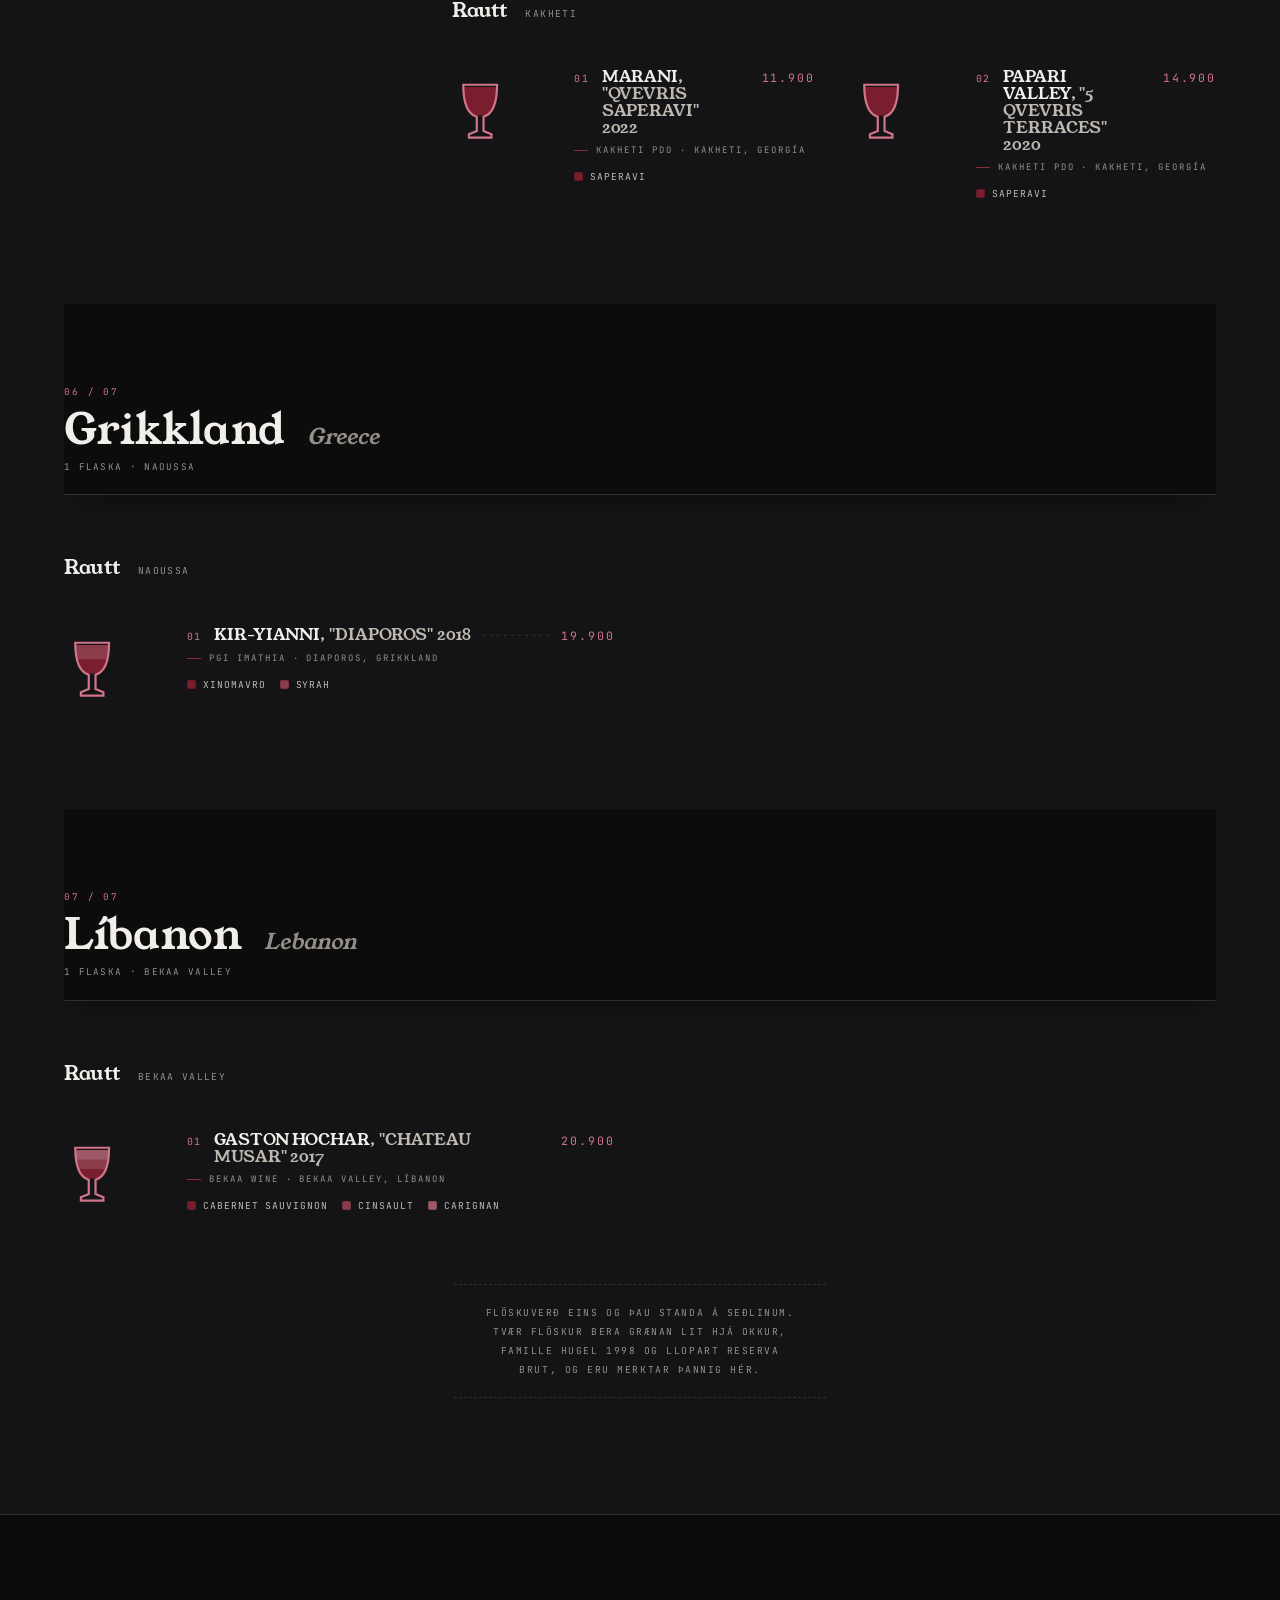
==== commit 7a68b436: "Port 9: the bar's own voice, a scrolling hero, and the list as chapters - copy moved out of the thir" ====
--- a/index.html
+++ b/index.html
@@ -18,7 +18,7 @@
 <link rel="apple-touch-icon" href="assets/apple-touch-icon.png" />
 <link rel="preload" href="assets/fonts/YoungSerif-Regular.woff2" as="font" type="font/woff2" crossorigin />
 <link rel="preload" href="assets/fonts/Switzer-Regular.woff2" as="font" type="font/woff2" crossorigin />
-<link rel="preload" as="image" href="assets/img/hero-bar.jpg" />
+<link rel="preload" as="image" href="assets/img/laugh.jpg" fetchpriority="high" />
 <link rel="stylesheet" href="styles.css" />
 <script type="application/ld+json">
 {
@@ -78,7 +78,7 @@
   <div class="menu__inner">
     <nav class="menu__nav" aria-label="Síðan">
       <a href="#glasi"><span><i class="mono" aria-hidden="true">01</i>Á glasi</span></a>
-      <a href="#heimur"><span><i class="mono" aria-hidden="true">02</i>Heimurinn</span></a>
+      <a href="#folkid"><span><i class="mono" aria-hidden="true">02</i>Fólkið</span></a>
       <a href="#floskur"><span><i class="mono" aria-hidden="true">03</i>Flöskur</span></a>
       <a href="#salurinn"><span><i class="mono" aria-hidden="true">04</i>Salurinn</span></a>
       <a href="#smokkun"><span><i class="mono" aria-hidden="true">05</i>Vínsmökkun</span></a>
@@ -96,11 +96,17 @@
 <main id="main">
 
 <!-- ══════════ 1. hero ══════════ -->
-<div class="heropin" id="heropin">
 <section class="hero" id="top">
-  <img class="hero__film" id="heroPlate" src="assets/img/hero-bar.jpg" alt="Barinn á Port 9, flöskuveggurinn upplýstur af lömpum, gestir við borðið" width="1800" height="1200" fetchpriority="high" decoding="async" />
+  <div class="hero__stack">
+    <img class="hero__film is-live" src="assets/img/laugh.jpg" alt="Gestur hlær með vínglas í hendi í lampaljósi" width="1773" height="1182" fetchpriority="high" decoding="async" />
+    <img class="hero__film" src="assets/img/two-men.jpg" alt="" aria-hidden="true" width="2000" height="1334" loading="lazy" decoding="async" />
+    <img class="hero__film" src="assets/img/sofa.jpg" alt="" aria-hidden="true" width="2000" height="1334" loading="lazy" decoding="async" />
+    <img class="hero__film" src="assets/img/couple-bw.jpg" alt="" aria-hidden="true" width="2000" height="1334" loading="lazy" decoding="async" />
+  </div>
   <div class="hero__scrim" aria-hidden="true"></div>
   <div class="hero__veil" aria-hidden="true"></div>
+  <!-- the header watches this: above the fold line, the bar has no ground -->
+  <div class="hero__cue" id="hdrCue" aria-hidden="true"></div>
 
   <div class="hero__content">
     <p class="hero__eyebrow mono">VÍNBAR &middot; SÍÐAN 2016 &middot; REYKJAVÍK</p>
@@ -117,37 +123,35 @@
     </div>
   </div>
 </section>
-</div>
 
 <!-- ══════════ 2. thesis ══════════ -->
+<!-- Was: a headline, a three-sentence lede, a pull quote, a gloss paragraph and
+     four stacked facts whose labels ran to twenty words each — an essay standing
+     between the film and the wine. Now it is the front door: one line of who we
+     are, the way in, and three numbers held to two words apiece, with the house
+     itself carrying the right-hand side of the screen. -->
 <section class="thesis" id="about">
   <div class="thesis__grid">
     <div class="thesis__text">
       <p class="kicker mono">01 / HÚSIÐ</p>
       <h2 class="h2">Ef þú ratar einu sinni,<br /><em>þá ratarðu aftur</em></h2>
-      <p class="lead">Port 9 opnaði sínar dyr árið 2016. Frumkvöðull í íslenskri vínmenningu, síðan þá höfum við bætt við vínúrvalið okkar. Það er okkar hjartans mál að bjóða upp á vín frá öllum heimshornum.</p>
-      <blockquote class="quote">
-        <p>&bdquo;Vín í boði á glasi breytist á vikulega, það er mikilvægt að kíkja reglulega til okkar til þess að vera með puttann á púlsinum.&ldquo;</p>
-        <footer>
-          <span class="quote__who">Þeirra eigin orð um seðilinn</span>
-          <span class="quote__src mono">PORT9.IS</span>
-        </footer>
-      </blockquote>
-      <p class="thesis__gloss">Seðillinn þeirra skrifar undir hvert vín hvaða þrúgur eru í því. Hér hellir hvert vín sér í glasið sem liturinn segir til um, ein rönd á hverja þrúgu. Ekkert valið af smekk, allt af þeirra eigin seðli.</p>
-    </div>
-
-    <ul class="facts">
-      <li><span class="facts__n">18</span><span class="facts__l">Vín á glasi þessa vikuna, í sex litum frá rauðu að sterku, og þau skiptast út á tveggja vikna fresti</span></li>
-      <li><span class="facts__n">44</span><span class="facts__l">Flöskur á listanum, frá 7 löndum, Frakkland, Spánn, Ítalía, Austurríki og Þýskaland, Georgía, Grikkland og Líbanon</span></li>
-      <li><span class="facts__n">52</span><span class="facts__l">Þrúgur skrifaðar undir vínin, frá Aligoté að Xinomavro</span></li>
-      <li><span class="facts__n">2016</span><span class="facts__l">Árið sem dyrnar opnuðust, fyrsti vínbar landsins að þeirra sögn</span></li>
-    </ul>
+      <p class="lead">Elsti vínbar landsins, opinn síðan 2016. Kertaljós, vín frá öllum heimshornum og seðill sem breytist á tveggja vikna fresti.</p>
+      <div class="thesis__acts">
+        <a class="btn btn--main" href="#glasi">Vínin á glasi núna</a>
+        <a class="btn btn--ghost" href="https://www.dineout.is/port9" rel="noopener">Bóka borð</a>
+      </div>
+      <ul class="ledger">
+        <li><span class="ledger__n">18</span><span class="ledger__l mono">Á GLASI</span></li>
+        <li><span class="ledger__n">44</span><span class="ledger__l mono">FLÖSKUR</span></li>
+        <li><span class="ledger__n">7</span><span class="ledger__l mono">LÖND</span></li>
+      </ul>
+    </div>
+
+    <figure class="thesis__plate" data-pour>
+      <img src="assets/img/facade.jpg" alt="Svartklædd framhliðin við Veghúsastíg með ljósaseríu yfir dyrunum" width="1316" height="2048" loading="lazy" decoding="async" />
+      <figcaption class="mono">VEGHÚSASTÍGUR 7-9 &middot; SVARTA HÚSIÐ MEÐ LJÓSUNUM</figcaption>
+    </figure>
   </div>
-
-  <figure class="bleed bleed--tall" data-pour>
-    <img src="assets/img/facade.jpg" alt="Svartklædd framhliðin við Veghúsastíg með ljósaseríu yfir dyrunum" width="1157" height="1800" loading="lazy" decoding="async" />
-    <figcaption class="mono">VEGHÚSASTÍGUR 7-9 · SVARTA HÚSIÐ MEÐ LJÓSUNUM</figcaption>
-  </figure>
 </section>
 
 <!-- ══════════ 3. Á GLASI ══════════ -->
@@ -155,7 +159,7 @@
   <header class="sec-head">
     <p class="kicker mono">02 / Á GLASI</p>
     <h2 class="h2">Hvert vín hellir sér<br />í sitt eigið glas</h2>
-    <p class="sec-head__note">Liturinn á seðlinum þeirra velur glasið: rautt í víðu skálina, hvítt, rósa og appelsínu í þá mjórri, freyðivín í flautuna, sterkt í litla glasið. Ein rönd á hverja þrúgu sem þau skrifa undir vínið. Our wines by the glass change every other week, don‘t forget to come back to try more !</p>
+    <p class="sec-head__note">Liturinn á seðlinum velur glasið: rautt í víðu skálina, hvítt, rósa og appelsínu í þá mjórri, freyðivín í flautuna, sterkt í litla glasið. Ein rönd á hverja þrúgu sem við skrifum undir vínið. Vínin á glasi skiptast út á tveggja vikna fresti, svo það borgar sig að kíkja reglulega.</p>
   </header>
 
   <div class="sheet">
@@ -175,7 +179,7 @@
               <p class="dish__top"><span class="dish__n mono">01</span><span class="dish__name">Burgo Viejo<span class="dish__cuv">, Crianza</span></span><span class="dish__rule" aria-hidden="true"></span><span class="dish__p mono">2.200 <span class="dish__slash">//</span> 10.900</span></p>
               <p class="dish__tags mono">D.O. Rioja &middot; Rioja, Spánn</p>
               <ul class="dish__spec"><li data-ing="0"><i style="--c:#7a1e2f" aria-hidden="true"></i>Tempranillo</li></ul>
-              <p class="dish__pick mono">GRÆNT Á SEÐLINUM ÞEIRRA</p>
+              <p class="dish__pick mono">GRÆNT Á SEÐLINUM</p>
             </div>
           </li>
           <li class="dish">
@@ -248,7 +252,7 @@
               <p class="dish__top"><span class="dish__n mono">01</span><span class="dish__name">José Pariente<span class="dish__cuv">, Verdejo</span></span><span class="dish__rule" aria-hidden="true"></span><span class="dish__p mono">2.200 <span class="dish__slash">//</span> 10.900</span></p>
               <p class="dish__tags mono">D.O. Rueda &middot; Castilla y León, Spánn</p>
               <ul class="dish__spec"><li data-ing="0"><i style="--c:#e9d98c" aria-hidden="true"></i>Verdejo</li></ul>
-              <p class="dish__pick mono">GRÆNT Á SEÐLINUM ÞEIRRA</p>
+              <p class="dish__pick mono">GRÆNT Á SEÐLINUM</p>
             </div>
           </li>
           <li class="dish">
@@ -363,7 +367,7 @@
               <p class="dish__top"><span class="dish__n mono">01</span><span class="dish__name">Llopart<span class="dish__cuv">, Reserva Brut</span></span><span class="dish__rule" aria-hidden="true"></span><span class="dish__p mono">2.500 <span class="dish__slash">//</span> 11.900</span></p>
               <p class="dish__tags mono">Corpinnat &middot; Subirats, Katalónía</p>
               <ul class="dish__spec"><li data-ing="0"><i style="--c:#eee4b5" aria-hidden="true"></i>Macabeu</li><li data-ing="1"><i style="--c:#f0e8bf" aria-hidden="true"></i>Parrellada</li><li data-ing="2"><i style="--c:#f2ebc8" aria-hidden="true"></i>Xarel-lo</li></ul>
-              <p class="dish__pick mono">GRÆNT Á SEÐLINUM ÞEIRRA</p>
+              <p class="dish__pick mono">GRÆNT Á SEÐLINUM</p>
             </div>
           </li>
           <li class="dish">
@@ -448,15 +452,15 @@
       <svg viewBox="0 0 100 130" class="gl gl--red gl--empty"><path class="gl__out" d="M20 28 Q20 78 44 85 L44 110 L30 116 L30 122 L70 122 L70 116 L56 110 L56 85 Q80 78 80 28 Z"/><text class="gl__q" x="50" y="64" text-anchor="middle">?</text></svg>
     </div>
     <div>
-      <p class="kicker mono">Á SEÐLINUM ÞEIRRA</p>
+      <p class="kicker mono">Á SEÐLINUM OKKAR</p>
       <h3 class="mystery__h" id="mystery-h">Mystery Wine</h3>
       <p class="mystery__p mono">2.500,- / FREE</p>
-      <p class="mystery__note">Þeirra eigin leikur, eins og hann stendur á blaðinu: glasið kostar 2.500 krónur, eða ekkert. Spyrjið við barinn hvernig maður vinnur það.</p>
+      <p class="mystery__note">Leikurinn okkar, eins og hann stendur á seðlinum: glasið kostar 2.500 krónur, eða ekkert. Spyrjið okkur við barinn hvernig maður vinnur hann.</p>
     </div>
   </aside>
 
   <figure class="bleed bleed--port" data-pour>
-    <img src="assets/img/redglass.jpg" alt="Rauðvínsglas lyft yfir ljósin á barnum" width="1400" height="787" loading="lazy" decoding="async" />
+    <img src="assets/img/redglass.jpg" alt="Rauðvínsglas lyft yfir ljósin á barnum" width="2000" height="1125" loading="lazy" decoding="async" />
     <figcaption class="mono">VIÐ BARINN · GLASI LYFT YFIR LJÓSIN</figcaption>
   </figure>
 
@@ -526,146 +530,120 @@
       </section>
   </div>
 
-  <p class="sheet__note">Vín, þrúgur, upprunahéruð og verð eins og þau standa á vínseðli Port 9 í ágúst 2026. Vín á glasi skiptast út á tveggja vikna fresti, svo listinn hér er einn tiltekinn seðill. Randalitir eru til skýringar, ekki smakknótur.</p>
+  <p class="sheet__note">Vín, þrúgur, upprunahéruð og verð eins og þau standa á seðlinum okkar í ágúst 2026. Vínin á glasi skiptast út á tveggja vikna fresti, svo þetta er einn tiltekinn seðill. Randalitir eru til skýringar, ekki smakknótur.</p>
 </section>
 
-<!-- ══════════ 4. THE RAIL: the world, one country per station ══════════ -->
-<section class="crew" id="heimur">
+<!-- ══════════ 4. FÓLKIÐ: the rail, waiting for their portraits ══════════ -->
+<!-- The countries used to live here, which said the same thing as the bottle
+     list below it twice. The rail is the one place on the page shaped like
+     people, so it holds them: empty plates until Port 9 send portraits, with
+     no invented names or borrowed faces standing in. -->
+<section class="crew" id="folkid">
   <div class="crew__pin" id="crewPin">
     <header class="crew__head">
-      <p class="kicker mono">03 / HEIMURINN Í FLÖSKUM</p>
-      <h2 class="h2">Sjö lönd,<br />44 flöskur</h2>
-      <p class="crew__note">&bdquo;Það er okkar hjartans mál að bjóða upp á vín frá öllum heimshornum.&ldquo; Flöskulistinn þeirra er raðaður eftir löndum og héruðum. Skrunið ferðast á milli þeirra.</p>
+      <p class="kicker mono">03 / FÓLKIÐ</p>
+      <h2 class="h2">Fólkið<br /><em>á bak við barinn</em></h2>
+      <p class="crew__note">Öll vaktin okkar kann að tala um það sem hún hellir í glasið. Hér koma myndirnar af hópnum, ein fyrir hvern.</p>
     </header>
-    <ul class="crew__track" id="crewTrack" data-lenis-prevent>
-        <li class="crew__card" data-year="Frakkland">
-          <div class="crew__arch crew__arch--glass" aria-hidden="true">
-            <span class="crew__cat mono">FRANCE &middot; 20 FLÖSKUR</span>
-            <svg viewBox="0 0 100 130" class="gl gl--red" data-fill>
-                <defs><clipPath id="cp-rail-0"><path d="M20 28 Q20 78 44 85 L44 110 L30 116 L30 122 L70 122 L70 116 L56 110 L56 85 Q80 78 80 28 Z"/></clipPath></defs>
-                <g clip-path="url(#cp-rail-0)"><rect class="gl__band" data-band="0" x="0" y="65.3" width="100" height="17.3" fill="#7A1E2F"/><rect class="gl__band" data-band="1" x="0" y="48.7" width="100" height="17.3" fill="#E9D98C"/><rect class="gl__band" data-band="2" x="0" y="32.0" width="100" height="17.3" fill="#EEE4B5"/></g>
-                <path class="gl__out" d="M20 28 Q20 78 44 85 L44 110 L30 116 L30 122 L70 122 L70 116 L56 110 L56 85 Q80 78 80 28 Z"/>
-              </svg>
+    <!-- tabindex: a scroll container with no focusable children cannot be
+         reached or scrolled by keyboard at all without it -->
+    <ul class="crew__track" id="crewTrack" data-lenis-prevent
+        tabindex="0" role="group" aria-label="Starfsfólk, skrunið til hliðar">
+        <li class="crew__card crew__card--slot">
+          <div class="crew__plate" aria-hidden="true">
+            <img class="crew__ghost" src="assets/img/roundel-white.png" alt="" width="600" height="600" loading="lazy" decoding="async" />
+            <span class="crew__slot-n mono">01</span>
           </div>
           <div class="crew__body">
-            <h3>Frakkland</h3>
-            <p class="crew__ing">Bordeaux &middot; Cotes du Rhône &middot; Alsace &middot; Bourgogne &middot; Occitanie &middot; Non-Millésimé &middot; Millésimé</p>
-            <p class="crew__await mono">RAUTT 10 &middot; HVÍTT 6 &middot; KAMPAVÍN 4</p>
+            <h3>Nafn</h3>
+            <p class="crew__await mono">STARF &middot; PORT 9</p>
           </div>
         </li>
-        <li class="crew__card" data-year="Spánn">
-          <div class="crew__arch crew__arch--glass" aria-hidden="true">
-            <span class="crew__cat mono">SPAIN &middot; 7 FLÖSKUR</span>
-            <svg viewBox="0 0 100 130" class="gl gl--flute" data-fill>
-                <defs><clipPath id="cp-rail-1"><path d="M38 12 Q35 82 46 89 L46 110 L33 116 L33 122 L67 122 L67 116 L54 110 L54 89 Q65 82 62 12 Z"/></clipPath></defs>
-                <g clip-path="url(#cp-rail-1)"><rect class="gl__band" data-band="0" x="0" y="64.0" width="100" height="24.6" fill="#EEE4B5"/><rect class="gl__band" data-band="1" x="0" y="40.0" width="100" height="24.6" fill="#7A1E2F"/><rect class="gl__band" data-band="2" x="0" y="16.0" width="100" height="24.6" fill="#E9D98C"/></g>
-                <path class="gl__out" d="M38 12 Q35 82 46 89 L46 110 L33 116 L33 122 L67 122 L67 116 L54 110 L54 89 Q65 82 62 12 Z"/>
-              </svg>
+        <li class="crew__card crew__card--slot">
+          <div class="crew__plate" aria-hidden="true">
+            <img class="crew__ghost" src="assets/img/roundel-white.png" alt="" width="600" height="600" loading="lazy" decoding="async" />
+            <span class="crew__slot-n mono">02</span>
           </div>
           <div class="crew__body">
-            <h3>Spánn</h3>
-            <p class="crew__ing">Penedès &middot; Katalónía &middot; Ribera del Duero &middot; Rioja &middot; Bierzo</p>
-            <p class="crew__await mono">CORPINNAT 2 &middot; RAUTT 4 &middot; HVÍTT 1</p>
+            <h3>Nafn</h3>
+            <p class="crew__await mono">STARF &middot; PORT 9</p>
           </div>
         </li>
-        <li class="crew__card" data-year="Ítalía">
-          <div class="crew__arch crew__arch--glass" aria-hidden="true">
-            <span class="crew__cat mono">ITALY &middot; 9 FLÖSKUR</span>
-            <svg viewBox="0 0 100 130" class="gl gl--red" data-fill>
-                <defs><clipPath id="cp-rail-2"><path d="M20 28 Q20 78 44 85 L44 110 L30 116 L30 122 L70 122 L70 116 L56 110 L56 85 Q80 78 80 28 Z"/></clipPath></defs>
-                <g clip-path="url(#cp-rail-2)"><rect class="gl__band" data-band="0" x="0" y="57.0" width="100" height="25.6" fill="#7A1E2F"/><rect class="gl__band" data-band="1" x="0" y="32.0" width="100" height="25.6" fill="#E9D98C"/></g>
-                <path class="gl__out" d="M20 28 Q20 78 44 85 L44 110 L30 116 L30 122 L70 122 L70 116 L56 110 L56 85 Q80 78 80 28 Z"/>
-              </svg>
+        <li class="crew__card crew__card--slot">
+          <div class="crew__plate" aria-hidden="true">
+            <img class="crew__ghost" src="assets/img/roundel-white.png" alt="" width="600" height="600" loading="lazy" decoding="async" />
+            <span class="crew__slot-n mono">03</span>
           </div>
           <div class="crew__body">
-            <h3>Ítalía</h3>
-            <p class="crew__ing">Piemonte &middot; Puglia &middot; Veneto &middot; Toscana &middot; Sardinía &middot; Alto Adige &middot; Trentino</p>
-            <p class="crew__await mono">RAUTT 5 &middot; HVÍTT 4</p>
+            <h3>Nafn</h3>
+            <p class="crew__await mono">STARF &middot; PORT 9</p>
           </div>
         </li>
-        <li class="crew__card" data-year="Austurríki og Þýskaland">
-          <div class="crew__arch crew__arch--glass" aria-hidden="true">
-            <span class="crew__cat mono">AUSTRIA &AMP; GERMANY &middot; 2 FLÖSKUR</span>
-            <svg viewBox="0 0 100 130" class="gl gl--white" data-fill>
-                <defs><clipPath id="cp-rail-3"><path d="M27 24 Q27 76 45 83 L45 110 L31 116 L31 122 L69 122 L69 116 L55 110 L55 83 Q73 76 73 24 Z"/></clipPath></defs>
-                <g clip-path="url(#cp-rail-3)"><rect class="gl__band" data-band="0" x="0" y="28.0" width="100" height="54.6" fill="#E9D98C"/></g>
-                <path class="gl__out" d="M27 24 Q27 76 45 83 L45 110 L31 116 L31 122 L69 122 L69 116 L55 110 L55 83 Q73 76 73 24 Z"/>
-              </svg>
+        <li class="crew__card crew__card--slot">
+          <div class="crew__plate" aria-hidden="true">
+            <img class="crew__ghost" src="assets/img/roundel-white.png" alt="" width="600" height="600" loading="lazy" decoding="async" />
+            <span class="crew__slot-n mono">04</span>
           </div>
           <div class="crew__body">
-            <h3>Austurríki og Þýskaland</h3>
-            <p class="crew__ing">Pfalz &middot; Wachau</p>
-            <p class="crew__await mono">HVÍTT 2</p>
+            <h3>Nafn</h3>
+            <p class="crew__await mono">STARF &middot; PORT 9</p>
           </div>
         </li>
-        <li class="crew__card" data-year="Georgía">
-          <div class="crew__arch crew__arch--glass" aria-hidden="true">
-            <span class="crew__cat mono">GEORGIA &middot; 4 FLÖSKUR</span>
-            <svg viewBox="0 0 100 130" class="gl gl--white" data-fill>
-                <defs><clipPath id="cp-rail-4"><path d="M27 24 Q27 76 45 83 L45 110 L31 116 L31 122 L69 122 L69 116 L55 110 L55 83 Q73 76 73 24 Z"/></clipPath></defs>
-                <g clip-path="url(#cp-rail-4)"><rect class="gl__band" data-band="0" x="0" y="55.0" width="100" height="27.6" fill="#D68A3B"/><rect class="gl__band" data-band="1" x="0" y="28.0" width="100" height="27.6" fill="#7A1E2F"/></g>
-                <path class="gl__out" d="M27 24 Q27 76 45 83 L45 110 L31 116 L31 122 L69 122 L69 116 L55 110 L55 83 Q73 76 73 24 Z"/>
-              </svg>
+        <li class="crew__card crew__card--slot">
+          <div class="crew__plate" aria-hidden="true">
+            <img class="crew__ghost" src="assets/img/roundel-white.png" alt="" width="600" height="600" loading="lazy" decoding="async" />
+            <span class="crew__slot-n mono">05</span>
           </div>
           <div class="crew__body">
-            <h3>Georgía</h3>
-            <p class="crew__ing">Kakheti</p>
-            <p class="crew__await mono">HVÍTT OG GYLT 2 &middot; RAUTT 2</p>
+            <h3>Nafn</h3>
+            <p class="crew__await mono">STARF &middot; PORT 9</p>
           </div>
         </li>
-        <li class="crew__card" data-year="Grikkland">
-          <div class="crew__arch crew__arch--glass" aria-hidden="true">
-            <span class="crew__cat mono">GREECE &middot; 1 FLASKA</span>
-            <svg viewBox="0 0 100 130" class="gl gl--red" data-fill>
-                <defs><clipPath id="cp-rail-5"><path d="M20 28 Q20 78 44 85 L44 110 L30 116 L30 122 L70 122 L70 116 L56 110 L56 85 Q80 78 80 28 Z"/></clipPath></defs>
-                <g clip-path="url(#cp-rail-5)"><rect class="gl__band" data-band="0" x="0" y="32.0" width="100" height="50.6" fill="#7A1E2F"/></g>
-                <path class="gl__out" d="M20 28 Q20 78 44 85 L44 110 L30 116 L30 122 L70 122 L70 116 L56 110 L56 85 Q80 78 80 28 Z"/>
-              </svg>
+        <li class="crew__card crew__card--slot">
+          <div class="crew__plate" aria-hidden="true">
+            <img class="crew__ghost" src="assets/img/roundel-white.png" alt="" width="600" height="600" loading="lazy" decoding="async" />
+            <span class="crew__slot-n mono">06</span>
           </div>
           <div class="crew__body">
-            <h3>Grikkland</h3>
-            <p class="crew__ing">Naoussa</p>
-            <p class="crew__await mono">RAUTT 1</p>
-          </div>
-        </li>
-        <li class="crew__card" data-year="Líbanon">
-          <div class="crew__arch crew__arch--glass" aria-hidden="true">
-            <span class="crew__cat mono">LEBANON &middot; 1 FLASKA</span>
-            <svg viewBox="0 0 100 130" class="gl gl--red" data-fill>
-                <defs><clipPath id="cp-rail-6"><path d="M20 28 Q20 78 44 85 L44 110 L30 116 L30 122 L70 122 L70 116 L56 110 L56 85 Q80 78 80 28 Z"/></clipPath></defs>
-                <g clip-path="url(#cp-rail-6)"><rect class="gl__band" data-band="0" x="0" y="32.0" width="100" height="50.6" fill="#7A1E2F"/></g>
-                <path class="gl__out" d="M20 28 Q20 78 44 85 L44 110 L30 116 L30 122 L70 122 L70 116 L56 110 L56 85 Q80 78 80 28 Z"/>
-              </svg>
-          </div>
-          <div class="crew__body">
-            <h3>Líbanon</h3>
-            <p class="crew__ing">Bekaa Valley</p>
-            <p class="crew__await mono">RAUTT 1</p>
+            <h3>Nafn</h3>
+            <p class="crew__await mono">STARF &middot; PORT 9</p>
           </div>
         </li>
     </ul>
-    <p class="crew__progress mono">LAND <span id="crewCount">Frakkland</span></p>
+    <div class="crew__rail-foot">
+      <p class="crew__hint mono">DRAGIÐ TIL HLIÐAR</p>
+      <div class="crew__bar" id="crewBar" aria-hidden="true"><span></span></div>
+    </div>
   </div>
-  <figure class="bleed " data-pour>
-    <img src="assets/img/bucket.jpg" alt="Flaska í klakafötu á barnum, tveir gestir við borðið" width="1400" height="934" loading="lazy" decoding="async" />
-    <figcaption class="mono">Á BARNUM · FLASKAN Í KLAKANUM</figcaption>
-  </figure>
 </section>
 
 <!-- ══════════ 5. FLÖSKUR - the whole bottle list, on the dark ground ══════════ -->
 <section class="drinks drinks--dark" id="floskur">
+  <div class="archive__trail" id="trail" aria-hidden="true"></div>
   <header class="sec-head sec-head--mid">
     <p class="kicker mono">04 / FLÖSKUR</p>
     <h2 class="h2">Frá Bordeaux<br />að Bekaa</h2>
-    <p class="sec-head__note">Allur flöskulistinn, land fyrir land og hérað fyrir hérað, hver flaska með framleiðanda, árgangi, upprunavottun og þrúgum, eins og þau skrifa hann sjálf.</p>
+    <p class="sec-head__note">Allur flöskulistinn okkar, land fyrir land og hérað fyrir hérað, hver flaska með framleiðanda, árgangi, upprunavottun og þrúgum.</p>
   </header>
-  <div class="sheet sheet--gin">
-      <section class="course" aria-labelledby="course-b-0">
-        <header class="course__head">
-          <h3 class="course__title" id="course-b-0">Frakkland <em class="course__en">France</em></h3>
-          <p class="course__price mono">FLASKA</p>
-        </header>
-        <ul class="course__list">
+  <nav class="chapter-nav" aria-label="Lönd á flöskulistanum">
+    <a href="#land-0">Frakkland<i class="mono" aria-hidden="true">20</i></a>
+    <a href="#land-1">Spánn<i class="mono" aria-hidden="true">7</i></a>
+    <a href="#land-2">Ítalía<i class="mono" aria-hidden="true">9</i></a>
+    <a href="#land-3">Austurríki og Þýskaland<i class="mono" aria-hidden="true">2</i></a>
+    <a href="#land-4">Georgía<i class="mono" aria-hidden="true">4</i></a>
+    <a href="#land-5">Grikkland<i class="mono" aria-hidden="true">1</i></a>
+    <a href="#land-6">Líbanon<i class="mono" aria-hidden="true">1</i></a>
+  </nav>
+  <div class="chapters">
+  <article class="chapter" id="land-0" aria-labelledby="chapter-0">
+    <header class="chapter__head">
+      <p class="chapter__n mono">01 / 07</p>
+      <h3 class="chapter__t" id="chapter-0">Frakkland <em>France</em></h3>
+      <p class="chapter__meta mono">20 FLÖSKUR &middot; Bordeaux &middot; Cotes du Rhône &middot; Alsace &middot; Bourgogne &middot; Occitanie &middot; Non-Millésimé &middot; Millésimé</p>
+    </header>
+
+    <div class="chapter__sheet">
+      <ul class="course__list">
           <li class="dish dish--head"><p class="dish__grp"><span class="dish__grp-t">Rautt</span><span class="mono">Bordeaux &middot; Cotes du Rhône &middot; Alsace &middot; Bourgogne</span></p></li>
           <li class="dish">
             <div class="dish__glass" aria-hidden="true"><svg viewBox="0 0 100 130" class="gl gl--red" data-fill>
@@ -847,7 +825,7 @@
               <p class="dish__top"><span class="dish__n mono">04</span><span class="dish__name">Famille Hugel<span class="dish__cuv">, &quot;Pinot Gris Vendanges Tardives&quot; 1998</span></span><span class="dish__rule" aria-hidden="true"></span><span class="dish__p mono">27.900</span></p>
               <p class="dish__tags mono">AOC Alsace &middot; Riquewihr, Frakkland</p>
               <ul class="dish__spec"><li data-ing="0"><i style="--c:#e9d98c" aria-hidden="true"></i>Pinot Gris</li></ul>
-              <p class="dish__pick mono">GRÆNT Á SEÐLINUM ÞEIRRA</p>
+              <p class="dish__pick mono">GRÆNT Á SEÐLINUM</p>
             </div>
           </li>
           <li class="dish">
@@ -929,14 +907,21 @@
               
             </div>
           </li>
-        </ul>
-      </section>
-      <section class="course" aria-labelledby="course-b-1">
-        <header class="course__head">
-          <h3 class="course__title" id="course-b-1">Spánn <em class="course__en">Spain</em></h3>
-          <p class="course__price mono">FLASKA</p>
-        </header>
-        <ul class="course__list">
+      </ul>
+    </div>
+  </article>
+  <article class="chapter chapter--plated" id="land-1" aria-labelledby="chapter-1">
+    <header class="chapter__head">
+      <p class="chapter__n mono">02 / 07</p>
+      <h3 class="chapter__t" id="chapter-1">Spánn <em>Spain</em></h3>
+      <p class="chapter__meta mono">7 FLÖSKUR &middot; Penedès &middot; Katalónía &middot; Ribera del Duero &middot; Rioja &middot; Bierzo</p>
+    </header>
+    <figure class="chapter__plate" data-pour>
+      <img src="assets/img/tasting.jpg" alt="Vínsmökkun í gangi, hópur við borðið" width="2000" height="1334" loading="lazy" decoding="async" />
+      <figcaption class="mono">VÍNSMÖKKUN Í SALNUM</figcaption>
+    </figure>
+    <div class="chapter__sheet">
+      <ul class="course__list">
           <li class="dish dish--head"><p class="dish__grp"><span class="dish__grp-t">Corpinnat</span><span class="mono">Penedès</span></p></li>
           <li class="dish">
             <div class="dish__glass" aria-hidden="true"><svg viewBox="0 0 100 130" class="gl gl--flute" data-fill>
@@ -1031,14 +1016,18 @@
               
             </div>
           </li>
-        </ul>
-      </section>
-      <section class="course" aria-labelledby="course-b-2">
-        <header class="course__head">
-          <h3 class="course__title" id="course-b-2">Ítalía <em class="course__en">Italy</em></h3>
-          <p class="course__price mono">FLASKA</p>
-        </header>
-        <ul class="course__list">
+      </ul>
+    </div>
+  </article>
+  <article class="chapter" id="land-2" aria-labelledby="chapter-2">
+    <header class="chapter__head">
+      <p class="chapter__n mono">03 / 07</p>
+      <h3 class="chapter__t" id="chapter-2">Ítalía <em>Italy</em></h3>
+      <p class="chapter__meta mono">9 FLÖSKUR &middot; Piemonte &middot; Puglia &middot; Veneto &middot; Toscana &middot; Sardinía &middot; Alto Adige &middot; Trentino</p>
+    </header>
+
+    <div class="chapter__sheet">
+      <ul class="course__list">
           <li class="dish dish--head"><p class="dish__grp"><span class="dish__grp-t">Rautt</span><span class="mono">Piemonte &middot; Puglia &middot; Veneto &middot; Toscana</span></p></li>
           <li class="dish">
             <div class="dish__glass" aria-hidden="true"><svg viewBox="0 0 100 130" class="gl gl--red" data-fill>
@@ -1158,14 +1147,18 @@
               
             </div>
           </li>
-        </ul>
-      </section>
-      <section class="course" aria-labelledby="course-b-3">
-        <header class="course__head">
-          <h3 class="course__title" id="course-b-3">Austurríki og Þýskaland <em class="course__en">Austria &amp; Germany</em></h3>
-          <p class="course__price mono">FLASKA</p>
-        </header>
-        <ul class="course__list">
+      </ul>
+    </div>
+  </article>
+  <article class="chapter" id="land-3" aria-labelledby="chapter-3">
+    <header class="chapter__head">
+      <p class="chapter__n mono">04 / 07</p>
+      <h3 class="chapter__t" id="chapter-3">Austurríki og Þýskaland <em>Austria &amp; Germany</em></h3>
+      <p class="chapter__meta mono">2 FLÖSKUR &middot; Pfalz &middot; Wachau</p>
+    </header>
+
+    <div class="chapter__sheet">
+      <ul class="course__list">
           <li class="dish dish--head"><p class="dish__grp"><span class="dish__grp-t">Hvítt</span><span class="mono">Pfalz &middot; Wachau</span></p></li>
           <li class="dish">
             <div class="dish__glass" aria-hidden="true"><svg viewBox="0 0 100 130" class="gl gl--white" data-fill>
@@ -1193,14 +1186,21 @@
               
             </div>
           </li>
-        </ul>
-      </section>
-      <section class="course" aria-labelledby="course-b-4">
-        <header class="course__head">
-          <h3 class="course__title" id="course-b-4">Georgía <em class="course__en">Georgia</em></h3>
-          <p class="course__price mono">FLASKA</p>
-        </header>
-        <ul class="course__list">
+      </ul>
+    </div>
+  </article>
+  <article class="chapter chapter--plated" id="land-4" aria-labelledby="chapter-4">
+    <header class="chapter__head">
+      <p class="chapter__n mono">05 / 07</p>
+      <h3 class="chapter__t" id="chapter-4">Georgía <em>Georgia</em></h3>
+      <p class="chapter__meta mono">4 FLÖSKUR &middot; Kakheti</p>
+    </header>
+    <figure class="chapter__plate" data-pour>
+      <img src="assets/img/bucket.jpg" alt="Flaska í klakafötu á barnum, tveir gestir við borðið" width="2000" height="1334" loading="lazy" decoding="async" />
+      <figcaption class="mono">Á BARNUM · FLASKAN Í KLAKANUM</figcaption>
+    </figure>
+    <div class="chapter__sheet">
+      <ul class="course__list">
           <li class="dish dish--head"><p class="dish__grp"><span class="dish__grp-t">Hvítt og Gylt</span><span class="mono">Kakheti</span></p></li>
           <li class="dish">
             <div class="dish__glass" aria-hidden="true"><svg viewBox="0 0 100 130" class="gl gl--white" data-fill>
@@ -1255,14 +1255,18 @@
               
             </div>
           </li>
-        </ul>
-      </section>
-      <section class="course" aria-labelledby="course-b-5">
-        <header class="course__head">
-          <h3 class="course__title" id="course-b-5">Grikkland <em class="course__en">Greece</em></h3>
-          <p class="course__price mono">FLASKA</p>
-        </header>
-        <ul class="course__list">
+      </ul>
+    </div>
+  </article>
+  <article class="chapter" id="land-5" aria-labelledby="chapter-5">
+    <header class="chapter__head">
+      <p class="chapter__n mono">06 / 07</p>
+      <h3 class="chapter__t" id="chapter-5">Grikkland <em>Greece</em></h3>
+      <p class="chapter__meta mono">1 FLASKA &middot; Naoussa</p>
+    </header>
+
+    <div class="chapter__sheet">
+      <ul class="course__list">
           <li class="dish dish--head"><p class="dish__grp"><span class="dish__grp-t">Rautt</span><span class="mono">Naoussa</span></p></li>
           <li class="dish">
             <div class="dish__glass" aria-hidden="true"><svg viewBox="0 0 100 130" class="gl gl--red" data-fill>
@@ -1277,14 +1281,18 @@
               
             </div>
           </li>
-        </ul>
-      </section>
-      <section class="course" aria-labelledby="course-b-6">
-        <header class="course__head">
-          <h3 class="course__title" id="course-b-6">Líbanon <em class="course__en">Lebanon</em></h3>
-          <p class="course__price mono">FLASKA</p>
-        </header>
-        <ul class="course__list">
+      </ul>
+    </div>
+  </article>
+  <article class="chapter" id="land-6" aria-labelledby="chapter-6">
+    <header class="chapter__head">
+      <p class="chapter__n mono">07 / 07</p>
+      <h3 class="chapter__t" id="chapter-6">Líbanon <em>Lebanon</em></h3>
+      <p class="chapter__meta mono">1 FLASKA &middot; Bekaa Valley</p>
+    </header>
+
+    <div class="chapter__sheet">
+      <ul class="course__list">
           <li class="dish dish--head"><p class="dish__grp"><span class="dish__grp-t">Rautt</span><span class="mono">Bekaa Valley</span></p></li>
           <li class="dish">
             <div class="dish__glass" aria-hidden="true"><svg viewBox="0 0 100 130" class="gl gl--red" data-fill>
@@ -1299,10 +1307,11 @@
               
             </div>
           </li>
-        </ul>
-      </section>
+      </ul>
+    </div>
+  </article>
   </div>
-  <p class="sheet__note">Flöskuverð eins og þau standa á seðlinum. Tvær flöskur bera grænan lit á blaðinu þeirra, Famille Hugel 1998 og Llopart Reserva Brut, og eru merktar þannig hér.</p>
+  <p class="sheet__note">Flöskuverð eins og þau standa á seðlinum. Tvær flöskur bera grænan lit hjá okkur, Famille Hugel 1998 og Llopart Reserva Brut, og eru merktar þannig hér.</p>
 </section>
 
 <!-- ══════════ 6. the room ══════════ -->
@@ -1310,11 +1319,11 @@
   <header class="sec-head">
     <p class="kicker mono">05 / SALURINN</p>
     <h2 class="h2">Steinsteypa,<br /><em>kertaljós og grænir sófar</em></h2>
-    <p class="sec-head__note">&bdquo;Finnið okkur, segið hæ og njótið vínglass umvafin kertaljósum í afslöppuðu andrúmslofti.&ldquo; Myndirnar eru þeirra.</p>
+    <p class="sec-head__note">Finnið okkur, segið hæ og njótið vínglass umvafin kertaljósum í afslöppuðu andrúmslofti.</p>
   </header>
   <div class="room__mosaic">
     <figure class="room__cell room__cell--wide" data-pour>
-      <img src="assets/img/sofa.jpg" alt="Hópur í grænum sófum við steinsteypuvegginn" width="1400" height="934" loading="lazy" decoding="async" />
+      <img src="assets/img/sofa.jpg" alt="Hópur í grænum sófum við steinsteypuvegginn" width="2000" height="1334" loading="lazy" decoding="async" />
       <figcaption class="mono">GRÆNU SÓFARNIR</figcaption>
     </figure>
     <figure class="room__cell" data-pour>
@@ -1322,15 +1331,15 @@
       <figcaption class="mono">FLÖSKUVEGGURINN</figcaption>
     </figure>
     <figure class="room__cell" data-pour>
-      <img src="assets/img/two-men.jpg" alt="Tveir gestir skála við steinsteypuvegginn" width="1400" height="934" loading="lazy" decoding="async" />
+      <img src="assets/img/two-men.jpg" alt="Tveir gestir skála við steinsteypuvegginn" width="2000" height="1334" loading="lazy" decoding="async" />
       <figcaption class="mono">STEINSTEYPAN</figcaption>
     </figure>
     <figure class="room__cell" data-pour>
-      <img src="assets/img/laugh.jpg" alt="Gestur hlær með vínglas í hendi í lampaljósi" width="1400" height="933" loading="lazy" decoding="async" />
+      <img src="assets/img/laugh.jpg" alt="Gestur hlær með vínglas í hendi í lampaljósi" width="1773" height="1182" loading="lazy" decoding="async" />
       <figcaption class="mono">Í LAMPALJÓSI</figcaption>
     </figure>
     <figure class="room__cell" data-pour>
-      <img src="assets/img/couple-bw.jpg" alt="Tvö við lítið borð, svarthvít mynd" width="1400" height="934" loading="lazy" decoding="async" />
+      <img src="assets/img/couple-bw.jpg" alt="Tvö við lítið borð, svarthvít mynd" width="2000" height="1334" loading="lazy" decoding="async" />
       <figcaption class="mono">LITLA BORÐIÐ</figcaption>
     </figure>
   </div>
@@ -1396,7 +1405,7 @@
     <p class="kicker mono">07 / HAPPY HOUR &amp; MATUR</p>
     <h2 class="h2" id="happy-h">Happy hour<br />16:00 - 18:00</h2>
     <div class="rent__cols">
-      <p class="lead">Þriðjudaga til sunnudaga, fyrstu tvo tímana. Verðin eru þeirra eigin, af happy hour-blaðinu.</p>
+      <p class="lead">Þriðjudaga til sunnudaga, fyrstu tvo tímana. Verðin eru af happy hour-seðlinum okkar.</p>
       <ul class="rent__nums">
         <li><strong>1.690,- gl</strong><span>HOUSE WINES · GLAS</span></li>
         <li><strong>7.500,- fl</strong><span>HOUSE WINES · FLASKA</span></li>
@@ -1421,7 +1430,7 @@
         <span class="hh__n">French Macarons coupe<span class="hh__sub">served with whipped cream and chocolate chips</span><span class="hh__pair mono">BEST PAIRED WITH SIMPSONS CHALKLANDS, CHARDONNAY</span></span>
         <span class="hh__rule" aria-hidden="true"></span><span class="hh__p mono">1.890,-</span></li>
     </ul>
-    <p class="rent__alt">Vegan útgáfa af platta í boði sé þess óskað, að þeirra sögn. Látið vita af ofnæmi.</p>
+    <p class="rent__alt">Vegan útgáfa af platta í boði sé þess óskað. Látið vita af ofnæmi.</p>
   </div>
 </section>
 
@@ -1430,7 +1439,7 @@
   <header class="sec-head">
     <p class="kicker mono">08 / MENNING</p>
     <h2 class="h2">Sýningar á veggjunum,<br /><em>tónleikar við barinn</em></h2>
-    <p class="sec-head__note">&bdquo;We are also very proud to participate to Icelandic culture life. We regularly host art exhibitions as well as concerts to marry wine with its best pairing : an exceptional night.&ldquo; Nöfnin hér að neðan eru úr þeirra eigin texta.</p>
+    <p class="sec-head__note">Við höldum reglulega sýningar á veggjunum og tónleika við barinn. Hér eru nokkur nöfnin sem hafa komið við.</p>
   </header>
   <div class="culture__grid">
     <figure class="culture__fig" data-pour>
@@ -1484,7 +1493,7 @@
     </div>
   </div>
   <figure class="bleed bleed--port" data-pour>
-    <img src="assets/img/facade-night.jpg" alt="Húsið að kvöldi, ljósin í glugganum" width="1200" height="1800" loading="lazy" decoding="async" />
+    <img src="assets/img/facade-night.jpg" alt="Húsið að kvöldi, ljósin í glugganum" width="1733" height="2600" loading="lazy" decoding="async" />
     <figcaption class="mono">HÚSIÐ AÐ KVÖLDI</figcaption>
   </figure>
 </section>
--- a/styles.css
+++ b/styles.css
@@ -203,20 +203,47 @@
 }
 
 /* ── header: address left, their real logo centred, hours right ──
-   The constant bar. Fixed from FIRST PAINT, 88% ink glass over blur with a
-   hairline under it. It never hides, never reveals, never transforms, never
-   resizes — no scroll listener, no observer, no opacity gate. A header that
-   never moves can never detach, split, or arrive over content. It IS the
-   masthead. Do not reintroduce a scrolled state here. */
+   The constant bar. Fixed from FIRST PAINT. It still never hides, never
+   reveals, never transforms and never resizes — every geometric promise the
+   mobile chrome standard asks for is intact, and there is no scroll listener.
+   The ONE thing that changes is what is BEHIND it: nothing over the landing
+   film, the glass once the film is behind us, cross-faded between two
+   pseudo-elements so no layout property is ever animated.
+   The scrim is on the BAR, not on the hero: a hero-owned scrim is correct at
+   scroll 0 and gone 600px later, which is precisely when a transparent bar
+   needs it most (see the Heiðmörk note in the ledger). */
 .hdr{
   position:fixed;inset:0 0 auto 0;z-index:90;
   display:grid;grid-template-columns:1fr auto 1fr;align-items:center;gap:20px;
   /* the notch: a fixed top bar slides UNDER the iOS status bar without this,
      so the address line and burger land behind the clock */
   padding:calc(16px + env(safe-area-inset-top)) var(--pad) 16px;
-  background-color:rgba(12,12,13,.88);
+  background-color:transparent;
+  border-bottom:1px solid transparent;
+  transition:border-color .38s var(--e);
+}
+.hdr::before,.hdr::after{
+  content:'';position:absolute;inset:0;z-index:-1;pointer-events:none;
+  transition:opacity .38s var(--e);
+}
+/* over the film: a soft head band, so white type never sits on bare photograph */
+.hdr::before{
+  background:linear-gradient(180deg,rgba(5,9,6,.90) 0%,rgba(5,9,6,.72) 46%,rgba(5,9,6,.30) 78%,rgba(5,9,6,0) 100%);
+  opacity:1;
+}
+/* past the film: the masthead's real ground. backdrop-filter on a pseudo at
+   opacity 0 costs nothing — an unpainted element filters no backdrop. */
+.hdr::after{
+  background:rgba(12,12,13,.88);
   -webkit-backdrop-filter:blur(10px);backdrop-filter:blur(10px);
-  border-bottom:1px solid rgba(208,117,138,.16);
+  opacity:0;
+}
+.hdr.is-ground{border-bottom-color:rgba(208,117,138,.16)}
+.hdr.is-ground::before{opacity:0}
+.hdr.is-ground::after{opacity:1}
+.hdr > *{position:relative;z-index:1}
+@media (prefers-reduced-motion:reduce){
+  .hdr,.hdr::before,.hdr::after{transition:none}
 }
 /* Content passes under a permanent bar, so anchor jumps must stop short of
    it or the jumped-to heading lands underneath the glass. */
@@ -304,16 +331,24 @@
   position:relative;height:100svh;min-height:560px;
   overflow:hidden;isolation:isolate;
 }
-/* The film is a circular vortex masked out of a black frame. Scaling it
-   past 1 pushes the orb off every edge, so the hero reads as being INSIDE
-   the drink rather than looking at a coin on a black field. */
+/* The film is a SEQUENCE: four frames stacked on the same pixels, one lit at
+   a time. The slow scale lives on the stack rather than on each frame, so a
+   crossfade never fights a transform for the same property mid-flight. */
+.hero__stack{
+  position:absolute;inset:0;z-index:-3;
+  transform:scale(var(--film-s,1.06));transform-origin:50% 50%;
+  will-change:transform;
+}
 .hero__film{
-  position:absolute;inset:0;z-index:-3;
+  position:absolute;inset:0;
   width:100%;height:100%;object-fit:cover;object-position:50% 50%;
   background:var(--void);
-  transform:scale(var(--film-s,1.12));transform-origin:50% 50%;
-  will-change:transform;
-}
+  opacity:0;
+}
+/* no JS, reduced motion, or a failed decode: frame one still stands alone */
+.hero__film.is-live{opacity:1}
+/* the header's ground cue — a 1px line the observer watches, nothing visible */
+.hero__cue{position:absolute;left:0;right:0;top:58%;height:1px;pointer-events:none}
 /* legibility: a quiet head band + a firmer floor, never a flat wash */
 /* the vortex is bright and busy, so the type sits on its own darkened
    bands rather than a flat wash that would kill the film everywhere */
@@ -410,10 +445,39 @@
 @keyframes jgMarquee{from{transform:translate3d(0,0,0)}to{transform:translate3d(-50%,0,0)}}
 
 /* ═══════════ 3. THESIS ═════════════════════════════════ */
-.thesis{padding:var(--gap) 0 0}
+/* The front door. Text left, the house itself right, three numbers on a rule
+   under the buttons — and the buttons ABOVE the numbers, because the way in
+   should never be the last thing on the screen. */
+.thesis{padding:var(--gap) 0}
 .thesis__grid{
   max-width:var(--maxw);margin:0 auto;padding:0 var(--pad);
-  display:grid;grid-template-columns:1.25fr .75fr;gap:clamp(40px,6vw,90px);align-items:start;
+  display:grid;grid-template-columns:1.02fr .98fr;gap:clamp(40px,6vw,88px);align-items:center;
+}
+.thesis__text .lead{max-width:42ch}
+.thesis__acts{display:flex;gap:12px;flex-wrap:wrap;margin-top:clamp(26px,3.2vw,38px)}
+.ledger{
+  display:flex;flex-wrap:wrap;gap:clamp(26px,4vw,58px);
+  margin-top:clamp(30px,4vw,46px);padding-top:clamp(18px,2.2vw,26px);
+  border-top:1px solid var(--line);
+}
+.ledger li{display:grid;gap:7px}
+.ledger__n{
+  font-family:'Young Serif',serif;font-weight:400;line-height:1;
+  font-size:clamp(1.9rem,3.4vw,2.8rem);color:var(--bronze-lift);
+}
+.ledger__l{color:var(--faint);font-size:.6rem;letter-spacing:.18em}
+.thesis__plate{position:relative;margin:0}
+.thesis__plate img{
+  display:block;width:100%;height:auto;max-height:80vh;object-fit:cover;
+  clip-path:var(--arch);
+}
+.thesis__plate figcaption{
+  margin-top:12px;color:var(--faint);font-size:.6rem;letter-spacing:.16em;
+}
+@media (max-width:900px){
+  .thesis__grid{grid-template-columns:1fr;gap:clamp(28px,6vw,44px)}
+  .thesis__plate img{max-height:62vh}
+  .ledger{gap:22px}
 }
 .quote{
   margin:clamp(28px,4vw,40px) 0 0;padding:clamp(20px,3vw,30px);
@@ -684,7 +748,9 @@
    sliced the arches off the top. Everything below distributes within this height
    instead, so a card is always whole before the rail starts moving sideways. */
 .crew__pin{
-  min-height:100svh;height:100svh;
+  /* was 100svh exactly, because this block WAS the viewport while pinned.
+     Nothing is pinned now, so it takes the height its own contents need. */
+  min-height:0;height:auto;
   /* flex-start, not center: with center, any content overflow spills past the
      TOP padding and the header bleeds under the paper sheet's dome curve.
      The track's flex:1 absorbs the slack instead. */
@@ -692,23 +758,59 @@
   gap:clamp(14px,1.6vw,26px);
   /* top padding clears the fixed bar AND the paper sheet's bottom curve,
      which the .paper + * negative margin pulls over this section's top */
-  padding:clamp(140px,18vh,200px) 0 clamp(24px,3.5vh,44px);
+  padding:clamp(96px,13vh,150px) 0 clamp(34px,5vh,58px);
 }
 .crew__head{flex:0 0 auto;max-width:var(--maxw);margin:0 auto;padding:0 var(--pad);width:100%}
 /* The page's display size (80px here) eats 163px of a 900px viewport on its own.
    Trimmed for this section only, so the height it frees goes to the portraits. */
 .crew__head .h2{font-size:clamp(2rem,4vw,3.25rem);margin-bottom:14px}
 .crew__note{color:var(--dim);max-width:46ch;font-size:.95rem}
+/* A real overflow scroller: drag it, swipe it, flick it, tab through it. It
+   used to be a max-content row that only GSAP could move, inside a pinned
+   viewport — so the one thing a reader could not do with a rail of faces was
+   scroll it. width:auto (not max-content) is what makes the overflow real. */
 .crew__track{
   flex:1 1 auto;min-height:0;align-items:stretch;
   display:flex;gap:clamp(14px,1.8vw,26px);
-  padding-inline:var(--pad);width:max-content;will-change:transform;
+  padding-inline:var(--pad);width:auto;
+  overflow-x:auto;overflow-y:hidden;
+  scroll-snap-type:x proximity;scroll-padding-inline:var(--pad);
+  overscroll-behavior-x:contain;-webkit-overflow-scrolling:touch;
+  scrollbar-width:none;cursor:grab;
+}
+.crew__track::-webkit-scrollbar{display:none}
+.crew__track.is-drag{cursor:grabbing;user-select:none}
+.crew__card{scroll-snap-align:start}
+
+/* the empty plates: a slot that cannot be mistaken for a person */
+.crew__plate{
+  position:relative;aspect-ratio:4/5;display:grid;place-items:center;
+  background:
+    radial-gradient(120% 90% at 50% 12%,rgba(208,117,138,.10),transparent 62%),
+    var(--deep);
+  border-bottom:1px solid var(--line);
+}
+.crew__ghost{width:42%;height:auto;opacity:.12}
+.crew__slot-n{position:absolute;top:12px;left:14px;color:var(--faint);font-size:.58rem;letter-spacing:.18em}
+.crew__card--slot .crew__body h3{color:var(--faint)}
+.crew__card--slot .crew__await{color:rgba(208,117,138,.55)}
+
+.crew__rail-foot{
+  flex:0 0 auto;display:flex;align-items:center;gap:clamp(14px,2vw,26px);
+  max-width:var(--maxw);margin:0 auto;padding:clamp(14px,2vw,20px) var(--pad) 0;width:100%;
+}
+.crew__hint{color:var(--faint);font-size:.58rem;letter-spacing:.18em;white-space:nowrap}
+.crew__bar{position:relative;flex:1 1 auto;height:1px;background:var(--line)}
+.crew__bar span{
+  position:absolute;left:0;top:-1px;height:3px;width:22%;
+  background:var(--bronze-lift);
+  transform:translateX(calc(var(--p,0) * 354.5%));
 }
 /* the reading pause, as an empty cell: blank space leaves the screen first */
-.crew__lead{flex:0 0 auto;width:clamp(0px,18vw,260px);pointer-events:none}
+.crew__lead{display:none}
 @media (max-width:1080px){.crew__lead{display:none}}
 .crew__card{
-  flex:0 0 auto;width:clamp(240px,25vw,340px);height:100%;
+  flex:0 0 auto;width:clamp(228px,21vw,300px);height:auto;
   background:var(--moss);border:1px solid var(--line);
   border-radius:var(--r-arch) var(--r-arch) var(--r-card) var(--r-card);overflow:hidden;
   display:flex;flex-direction:column;
@@ -937,7 +1039,7 @@
   .hero__tag{letter-spacing:.22em;font-size:.58rem}
   .hero__eyebrow{top:clamp(74px,11svh,110px)}
   .hero__base{bottom:clamp(64px,10svh,110px)}
-  .hero__film{transform:scale(var(--film-s,1.15))}
+  .hero__stack{transform:scale(var(--film-s,1.10))}
   .room__mosaic{grid-template-columns:1fr}
   .room__cell--wide img{aspect-ratio:16/9}
   .rent__cols{grid-template-columns:1fr;align-items:start}
@@ -1463,3 +1565,93 @@
 /* Chips, stamps and swatches all use the small radius token. */
 .dish__pick,.dish__spec i,.culture__list li{border-radius:var(--r-chip)}
 .culture__list li{border-radius:999px}
+
+/* ═══════════ FLÖSKUR — the list as chapters ═════════════
+   44 bottles used to run as one 9,150px sheet: no landmark, no pause, no way
+   to enter it anywhere but the top. Each country is a chapter now. Its name
+   holds at the top of the screen while its own wines are read, the jump strip
+   opens the list at any country, and two chapters open onto a photograph so
+   the eye gets somewhere to rest on the way down. */
+.chapter-nav{
+  max-width:var(--maxw);margin:0 auto clamp(34px,5vw,60px);padding:0 var(--pad);
+  display:flex;flex-wrap:wrap;gap:8px;
+}
+.chapter-nav a{
+  display:inline-flex;align-items:center;gap:9px;
+  min-height:40px;padding:0 15px;border:1px solid var(--line);border-radius:999px;
+  color:var(--dim);font-size:.86rem;
+  transition:color .3s var(--e),border-color .3s var(--e),background-color .3s var(--e);
+}
+.chapter-nav a i{font-style:normal;color:var(--bronze-lift);font-size:.58rem;letter-spacing:.1em}
+.chapter-nav a:hover,.chapter-nav a:focus-visible{
+  color:var(--ink);border-color:rgba(208,117,138,.45);background-color:rgba(208,117,138,.07);
+}
+
+.chapters{
+  max-width:var(--maxw);margin:0 auto;padding:0 var(--pad);
+  display:grid;gap:clamp(56px,8vw,120px);
+}
+.chapter{display:grid;gap:clamp(18px,2.6vw,30px);scroll-margin-top:96px}
+/* Sticky needs every ancestor to keep its overflow visible — .drinks and
+   .chapters both do, deliberately. If a future rule clips either of them this
+   head silently stops holding, so check here first. */
+.chapter__head{
+  position:sticky;top:0;z-index:4;
+  display:grid;gap:8px;
+  padding:clamp(74px,9vh,96px) 0 clamp(12px,1.6vw,18px);
+  background:var(--void);
+  box-shadow:0 18px 22px -18px var(--void);
+  border-bottom:1px solid var(--line);
+}
+.chapter__n{color:var(--bronze-lift);font-size:.58rem;letter-spacing:.2em}
+.chapter__t{
+  font-family:'Young Serif',serif;font-weight:400;line-height:1;
+  font-size:clamp(1.6rem,3.4vw,2.7rem);
+}
+.chapter__t em{font-style:italic;color:var(--faint);font-size:.5em;margin-left:.5em}
+.chapter__meta{color:var(--faint);font-size:.58rem;letter-spacing:.14em;line-height:1.9}
+.chapter__sheet .course__list{display:grid;gap:clamp(24px,3vw,42px)}
+.chapter__plate{position:relative;margin:0}
+.chapter__plate img{display:block;width:100%;height:auto;object-fit:cover;clip-path:var(--arch)}
+.chapter__plate figcaption{margin-top:12px;color:var(--faint);font-size:.58rem;letter-spacing:.16em}
+
+/* Two columns once there is room for them: it halves the scroll without
+   touching type size, and a group head still rules the full width. */
+@media (min-width:1240px){
+  .chapter:not(.chapter--plated) .chapter__sheet .course__list{
+    grid-template-columns:1fr 1fr;column-gap:clamp(38px,4vw,70px);
+  }
+  .chapter:not(.chapter--plated) .chapter__sheet .dish--head{grid-column:1 / -1}
+  /* a plated chapter reads as a spread: the photograph holds while its
+     country's wines pass it */
+  .chapter--plated{grid-template-columns:minmax(0,.44fr) minmax(0,1fr);column-gap:clamp(34px,4vw,64px)}
+  .chapter--plated .chapter__head{grid-column:1 / -1}
+  .chapter--plated .chapter__plate{position:sticky;top:132px}
+}
+@media (prefers-reduced-motion:reduce){
+  .chapter--plated .chapter__plate{position:static}
+}
+
+/* One glass per row was a signature at 44 rows down a single column. In two
+   columns it is 44 drawings on one screen, and the row's height was being set
+   by the artwork rather than by the wine. Smaller here only — the by-the-glass
+   sheet, where the pour IS the point, keeps its full size. */
+.chapter__sheet .dish__glass{width:clamp(44px,4.4vw,62px)}
+.chapter__sheet .dish{gap:clamp(14px,1.6vw,22px);align-items:start}
+.chapter__sheet .dish__name{font-size:clamp(1rem,1.25vw,1.18rem)}
+
+/* Fólkið: the plates are a promise of photographs, not a wall of logos.
+   .crew__card img already claims width:100% at (0,1,1), so the ghost has to
+   be addressed at least as specifically or it fills its plate. */
+.crew__card .crew__ghost{width:26%;height:auto;flex:0 0 auto;opacity:.09;filter:none}
+/* .paper + .crew already clears the whole dome plus a gap. The pin was adding
+   its own 96-150px on top of that, which read as a hole above the heading. */
+.crew__pin{padding-top:clamp(6px,1.4vh,18px)}
+
+/* The rail is keyboard-reachable (tabindex on the track), so it needs a ring
+   of its own — and one that sits INSIDE, since the track clips its overflow. */
+.crew__track:focus-visible{outline:2px solid var(--bronze-lift);outline-offset:-2px}
+.chapter-nav a:focus-visible{outline:2px solid var(--bronze-lift);outline-offset:3px}
+/* a jump lands the chapter under the fixed bar without this */
+.chapter,.chapter__head{scroll-margin-top:clamp(72px,9vh,96px)}
+.chapter-nav a,.crew__card{touch-action:manipulation}
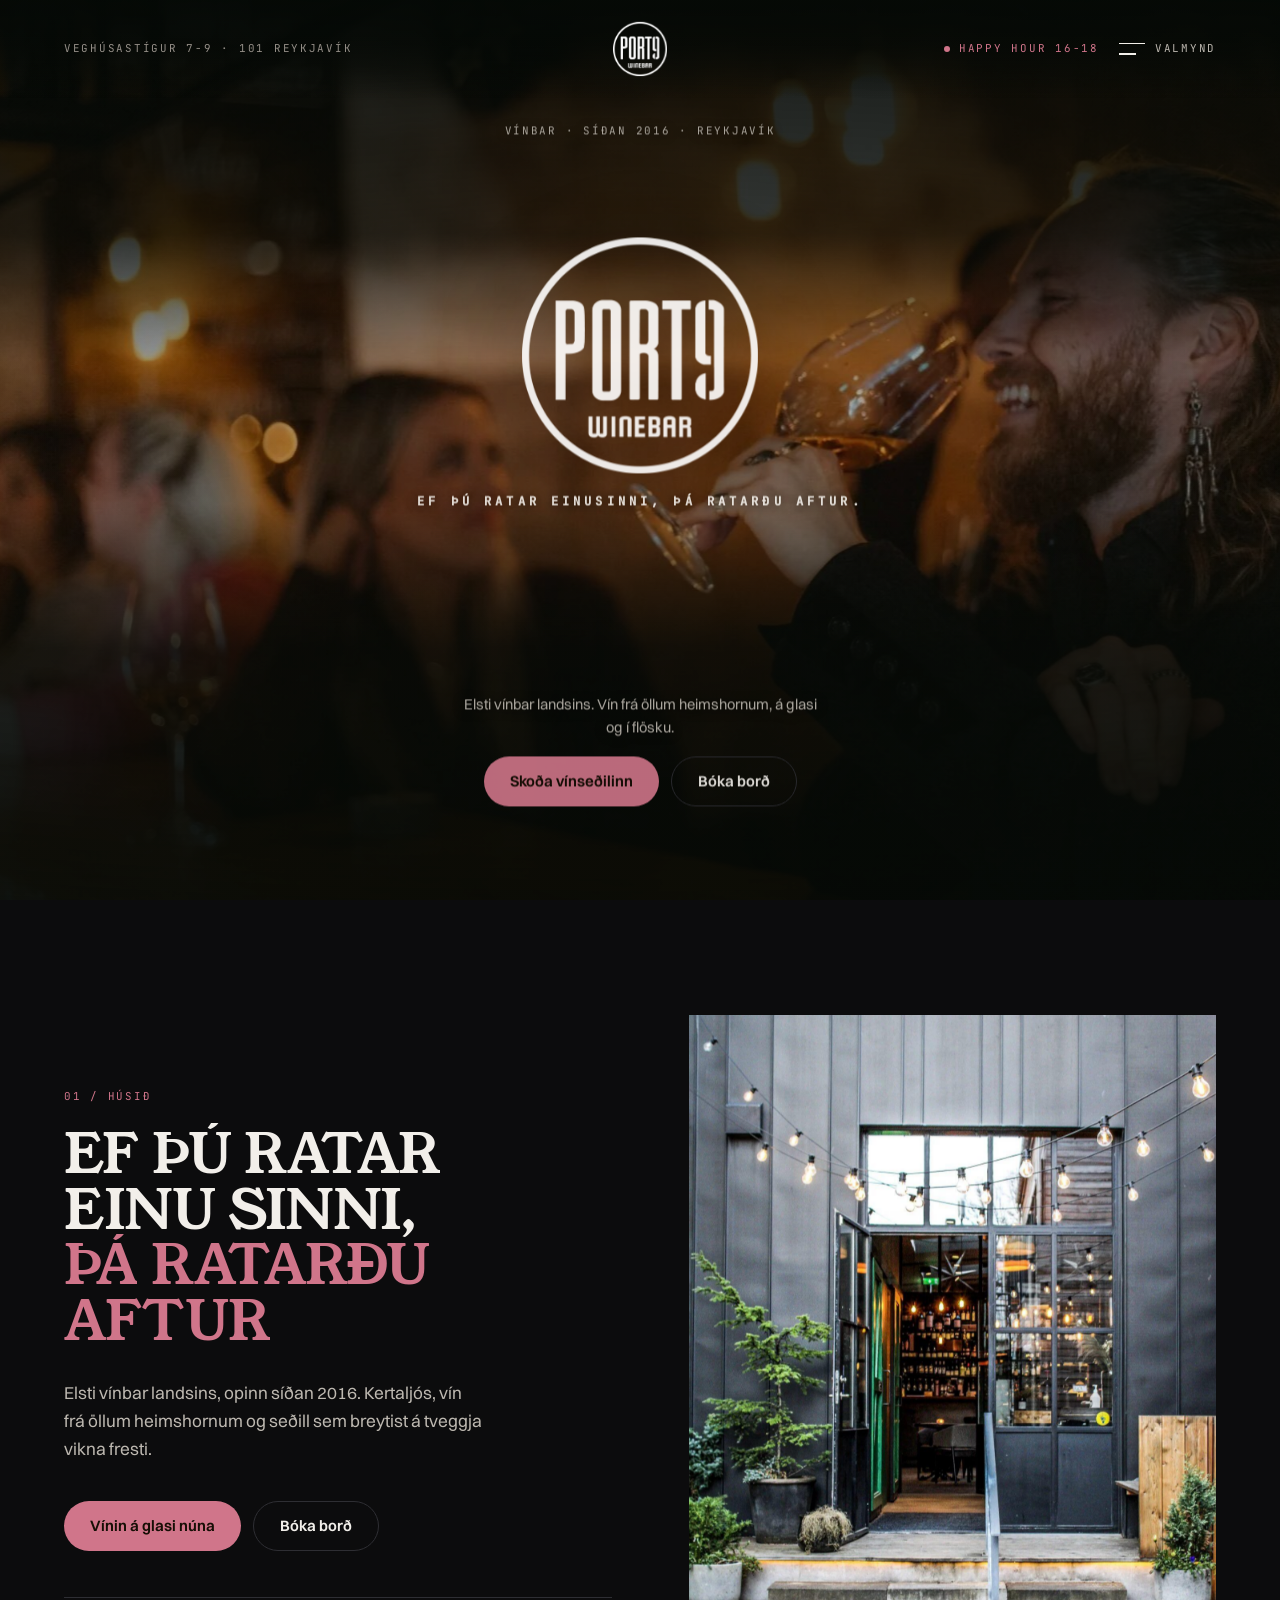
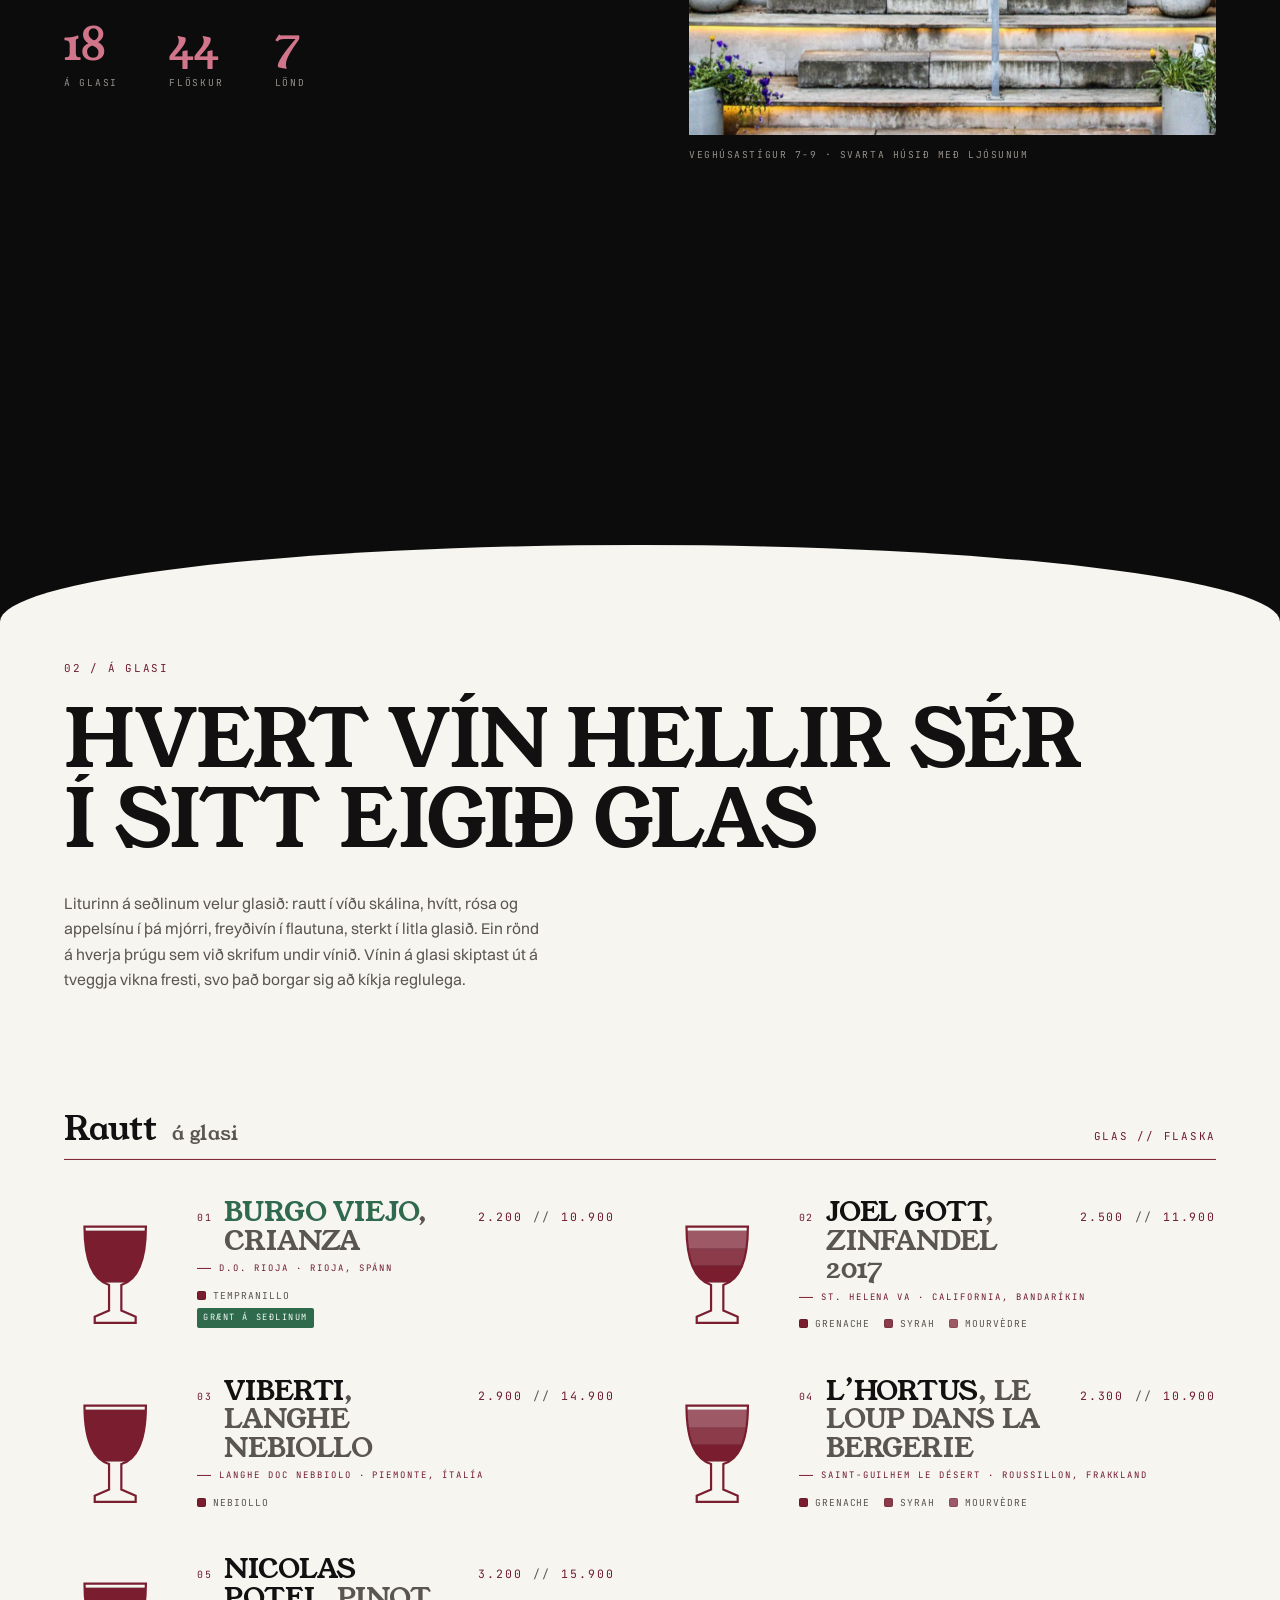
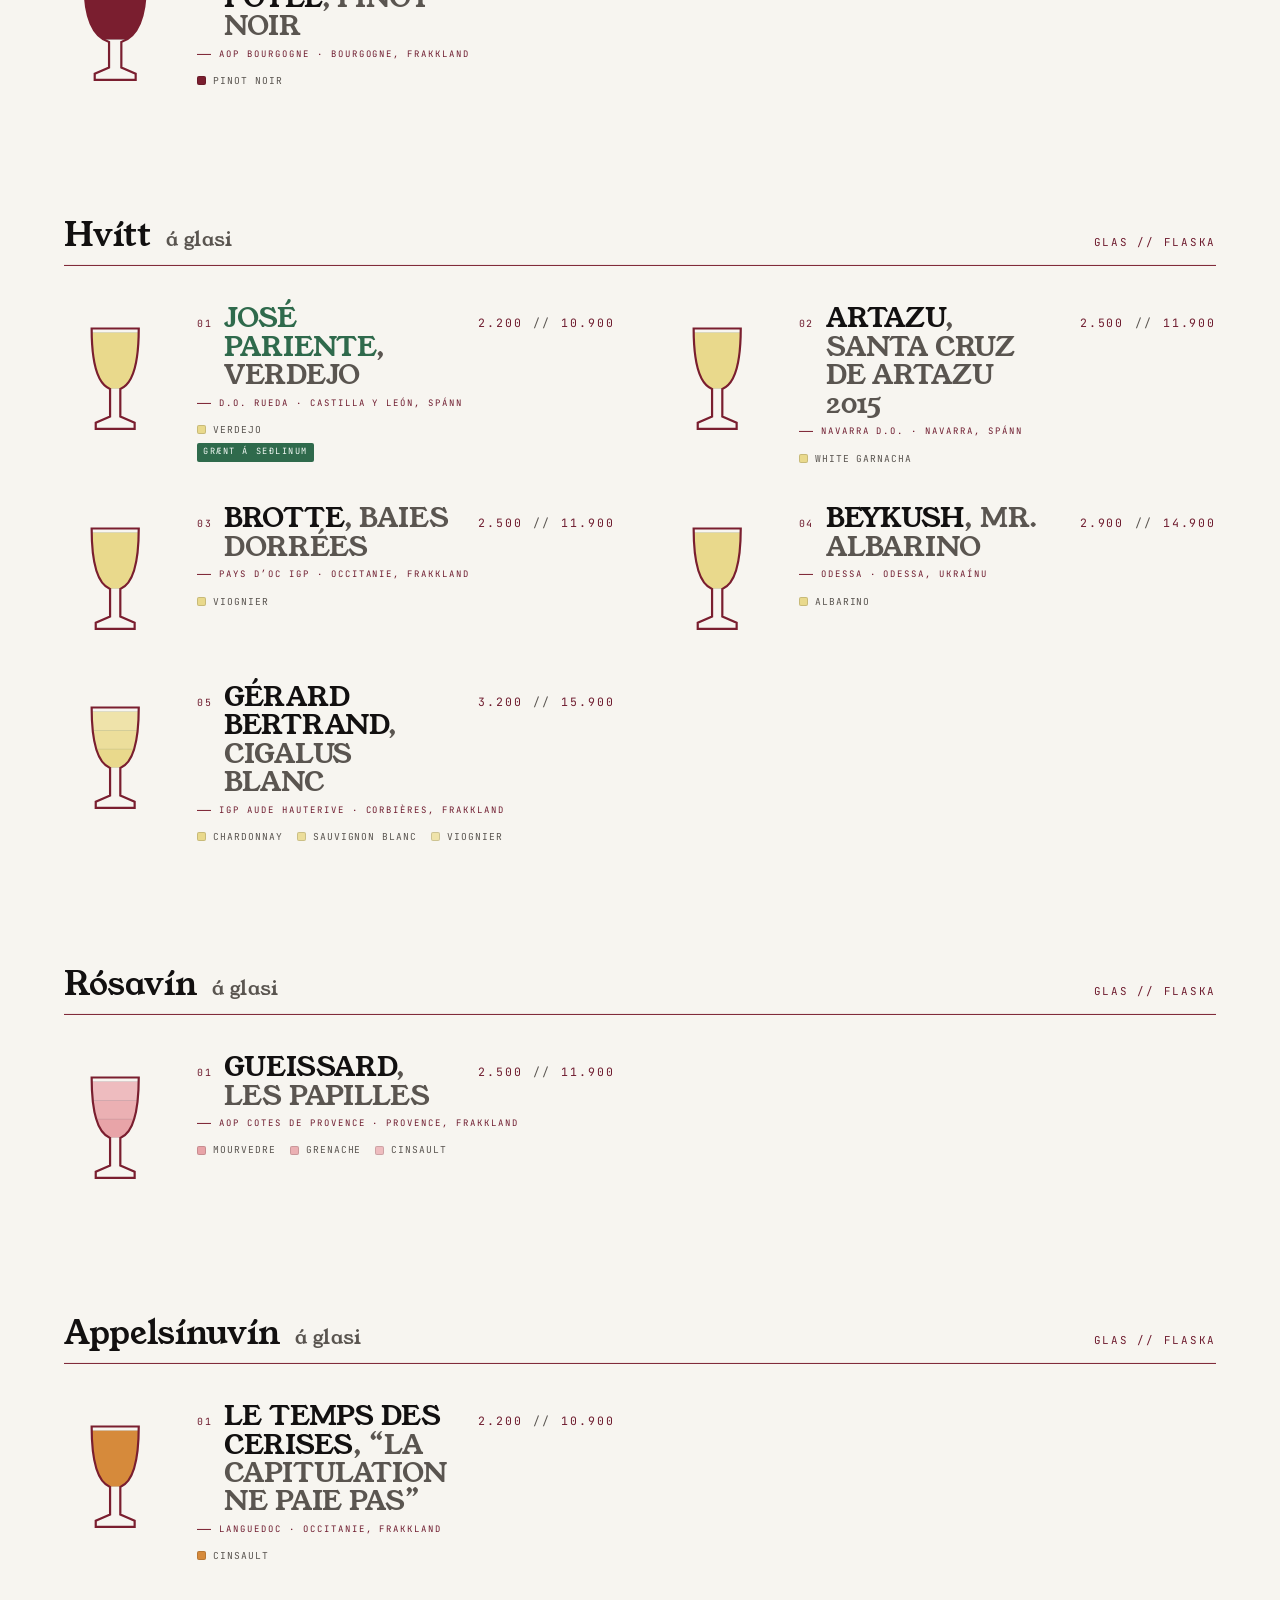
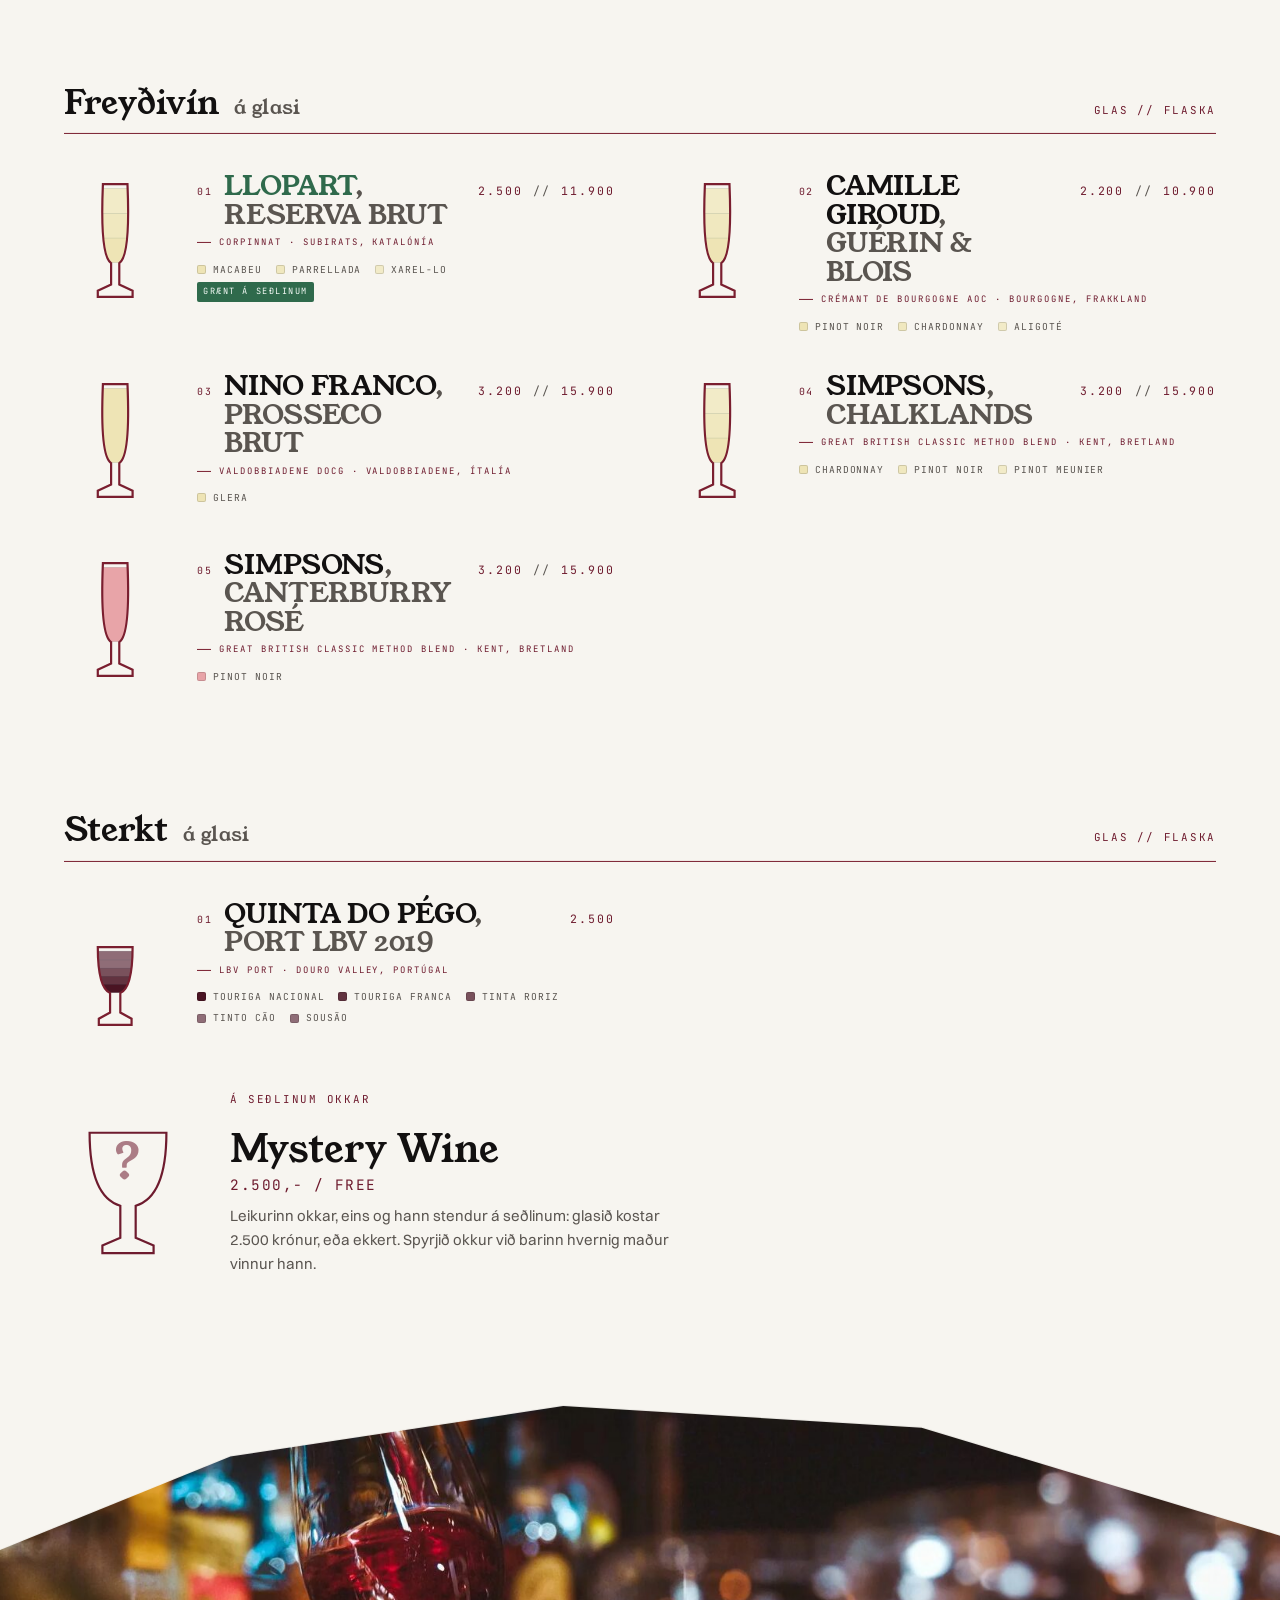
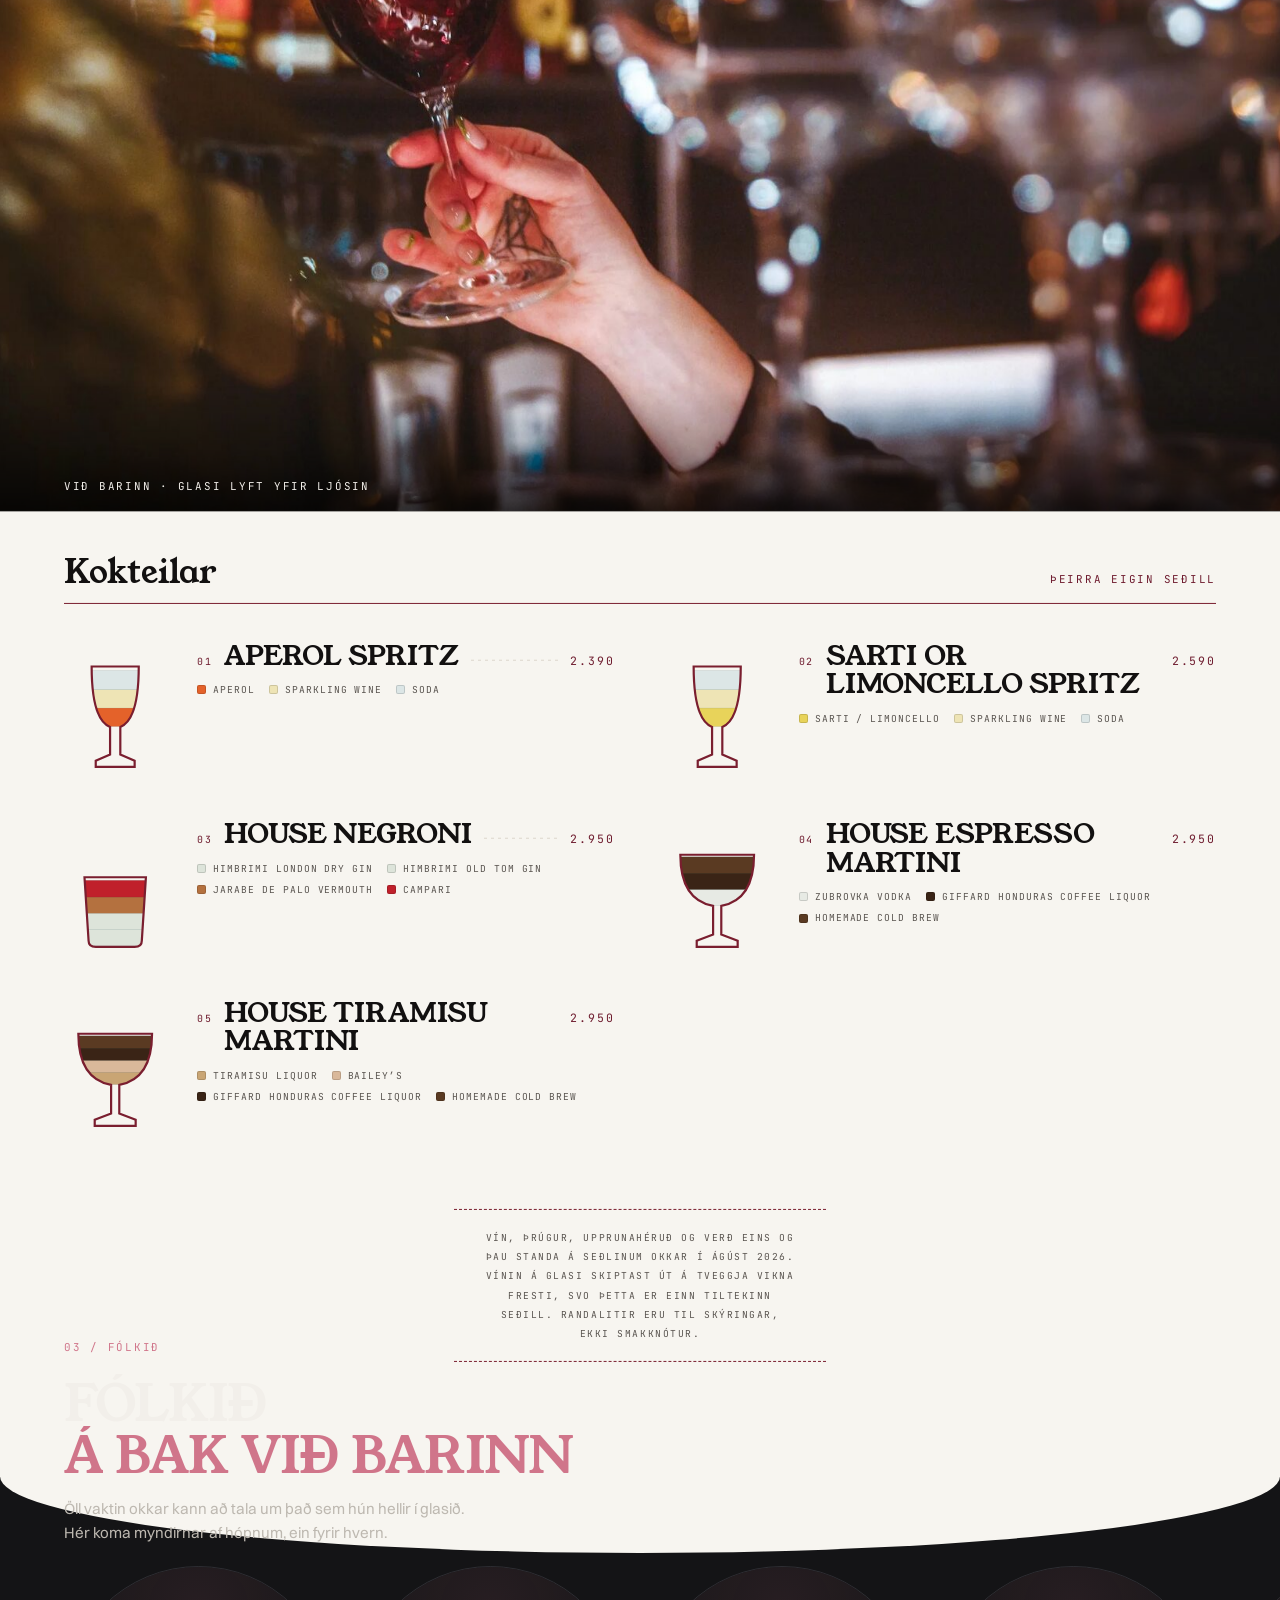
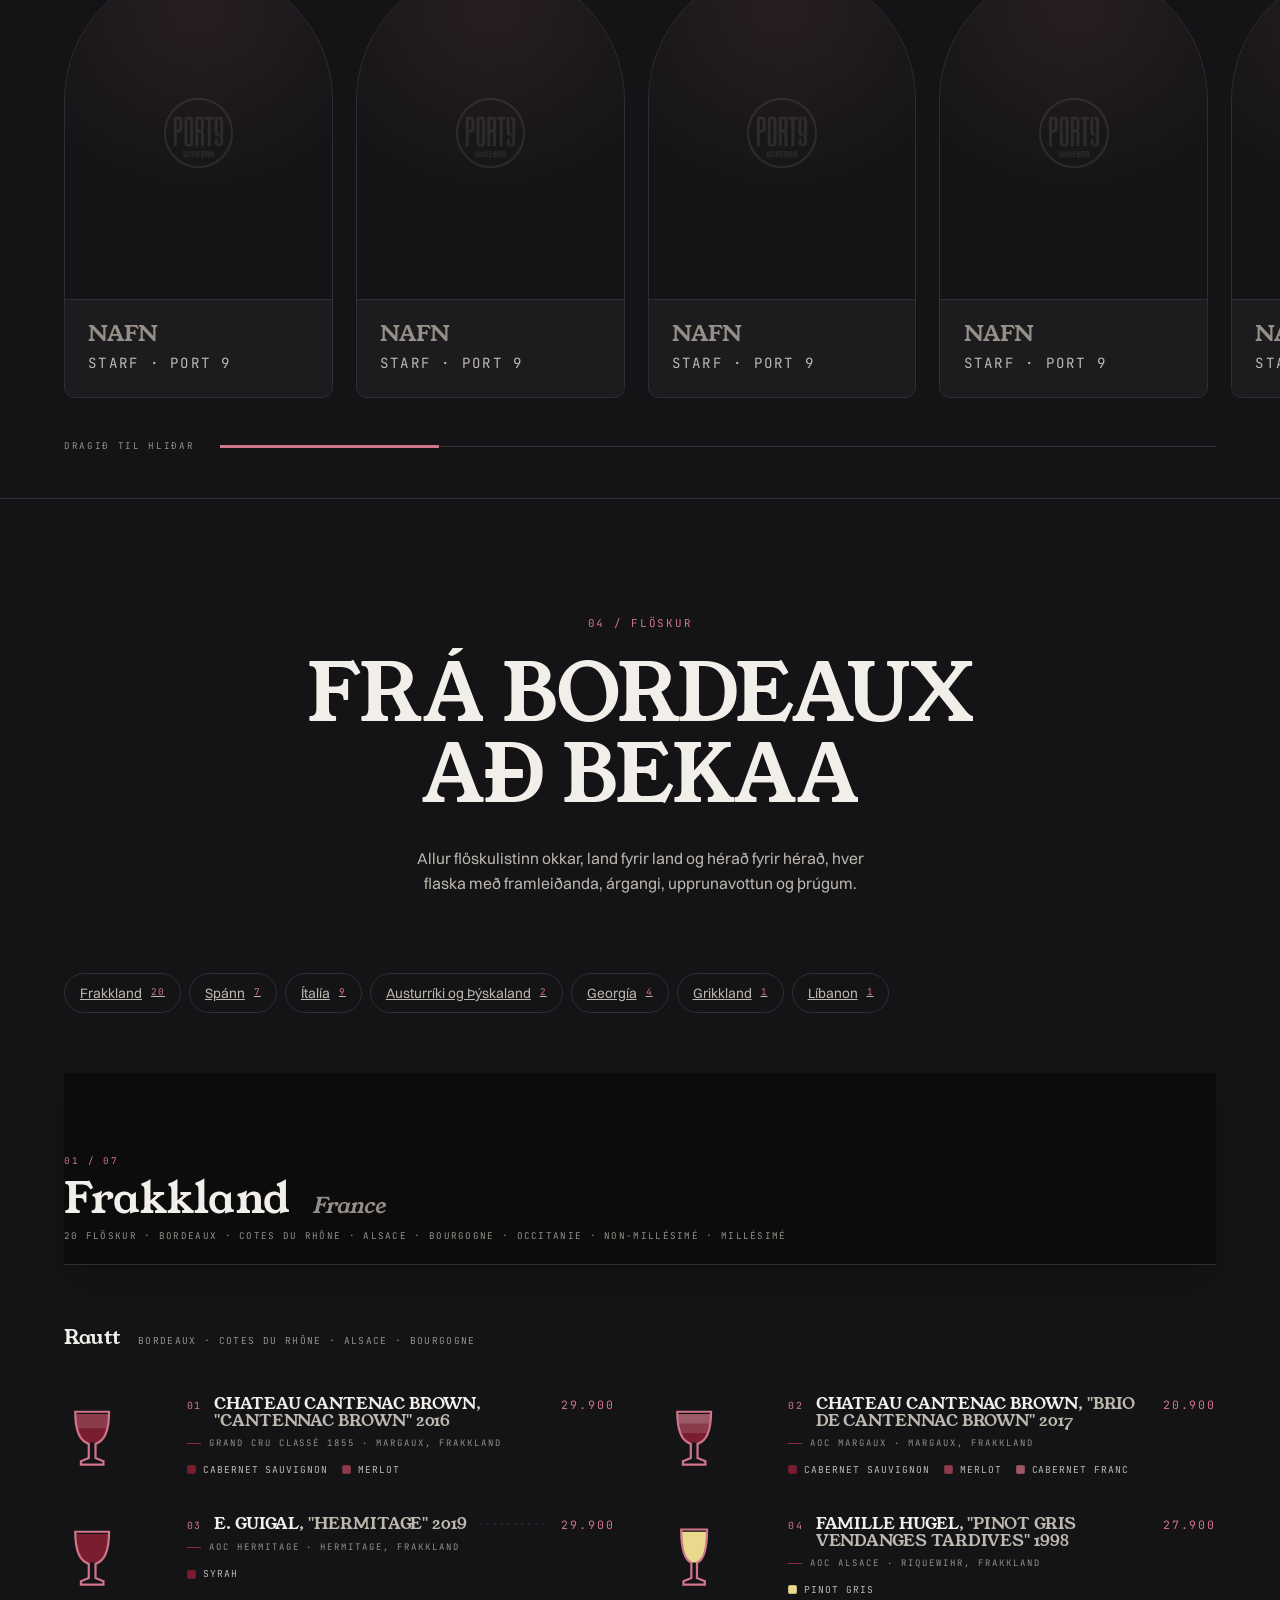
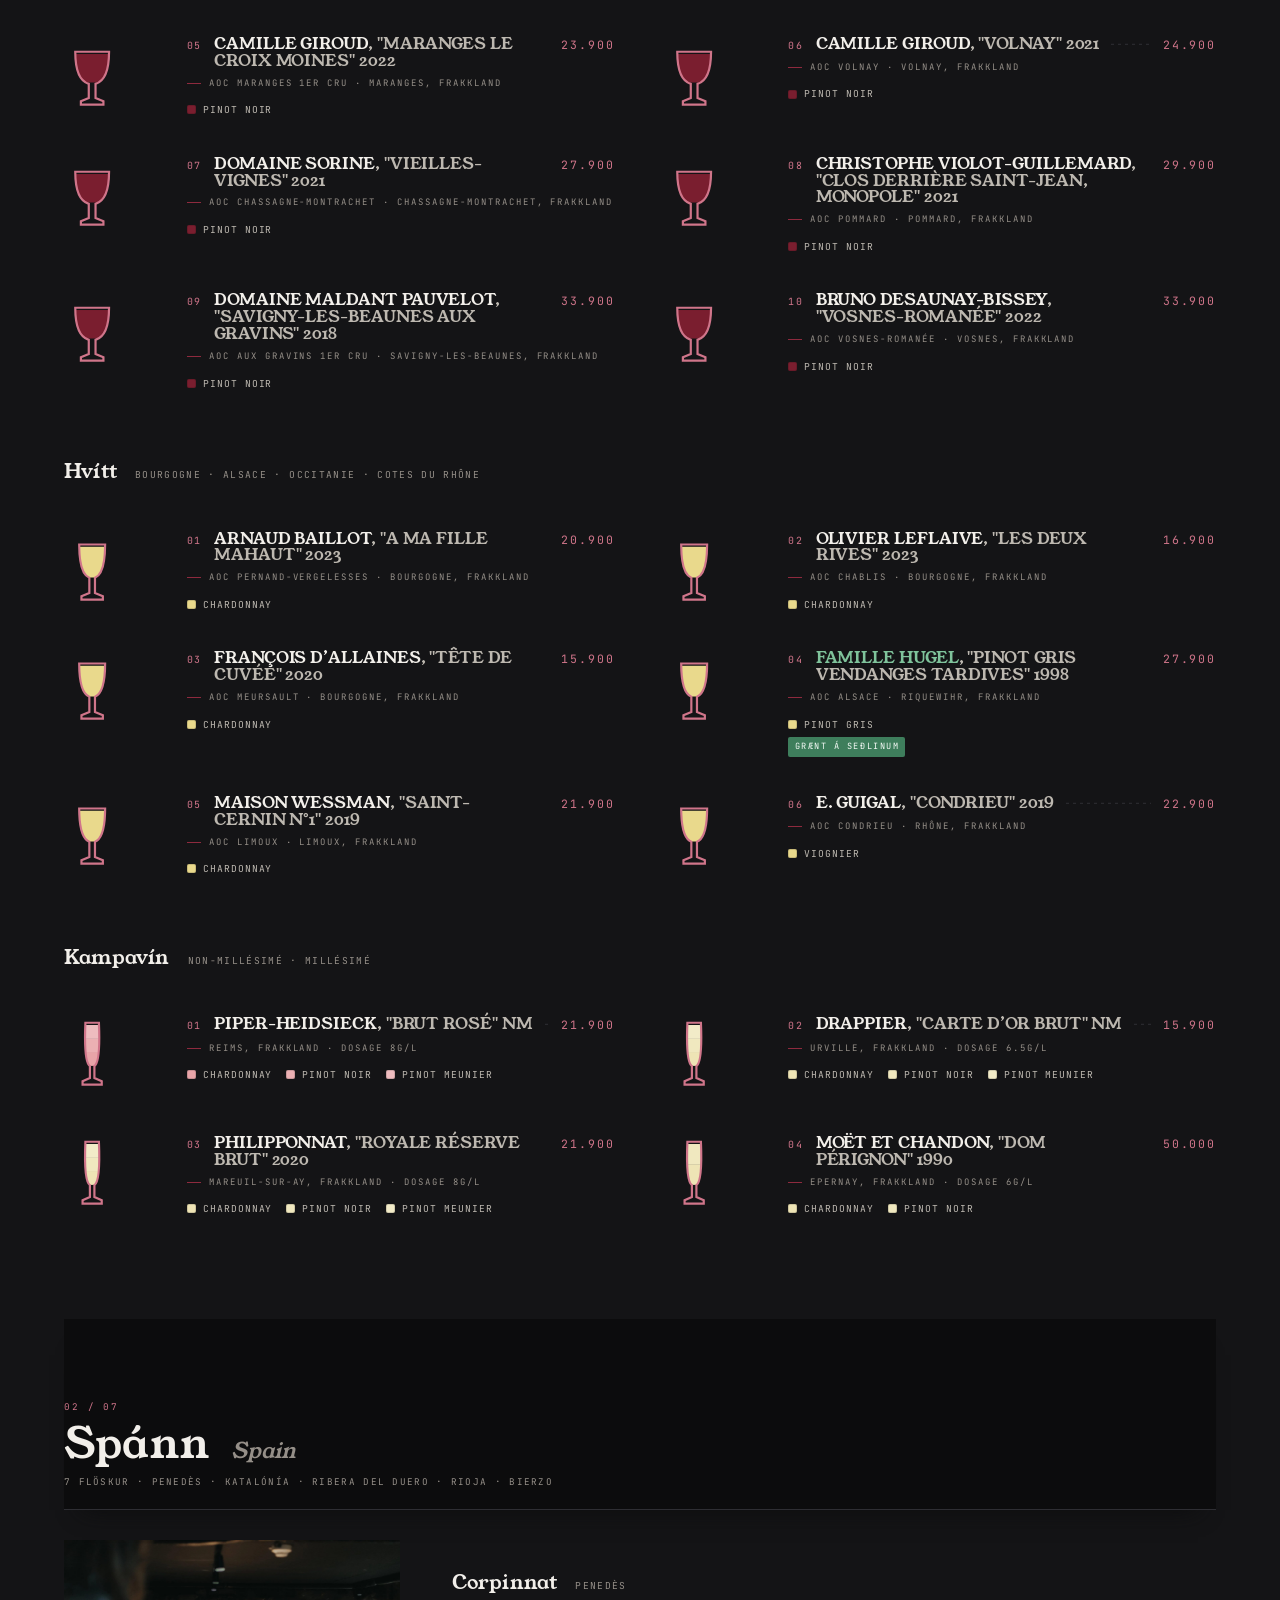
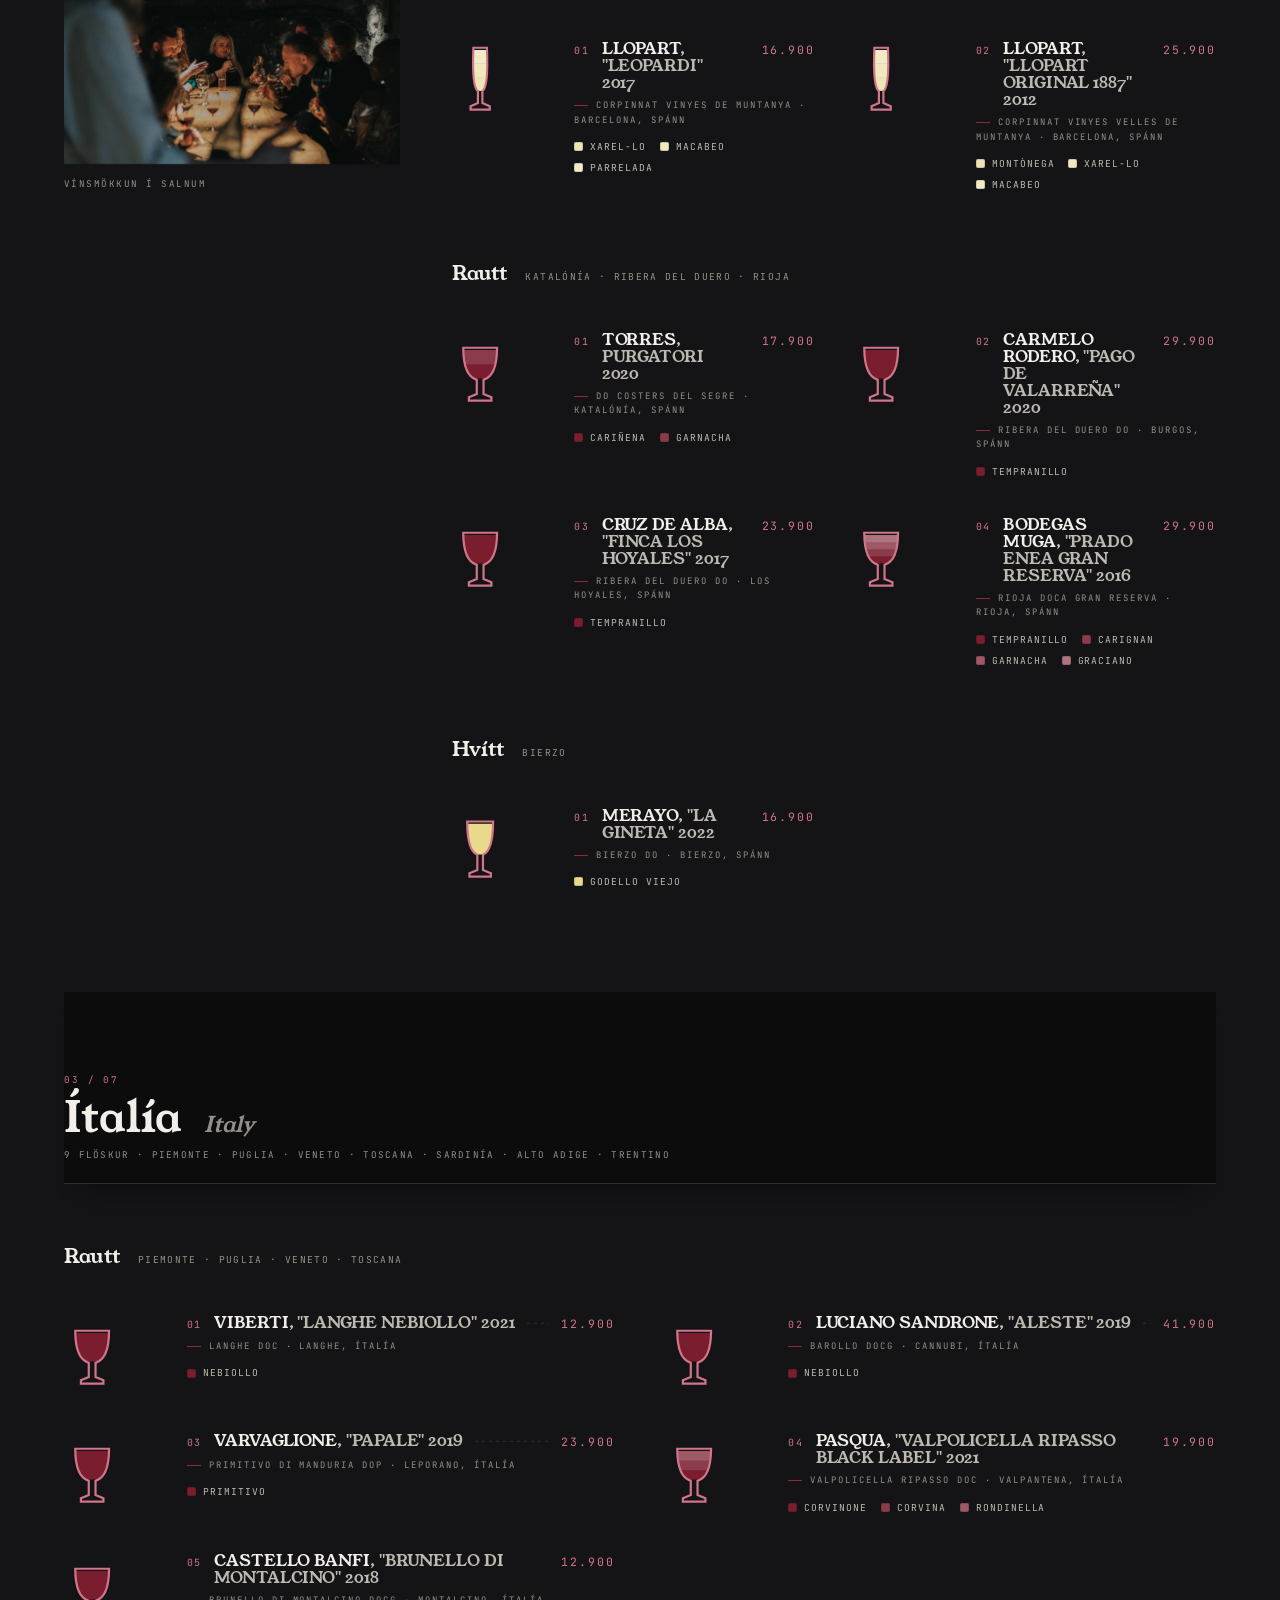
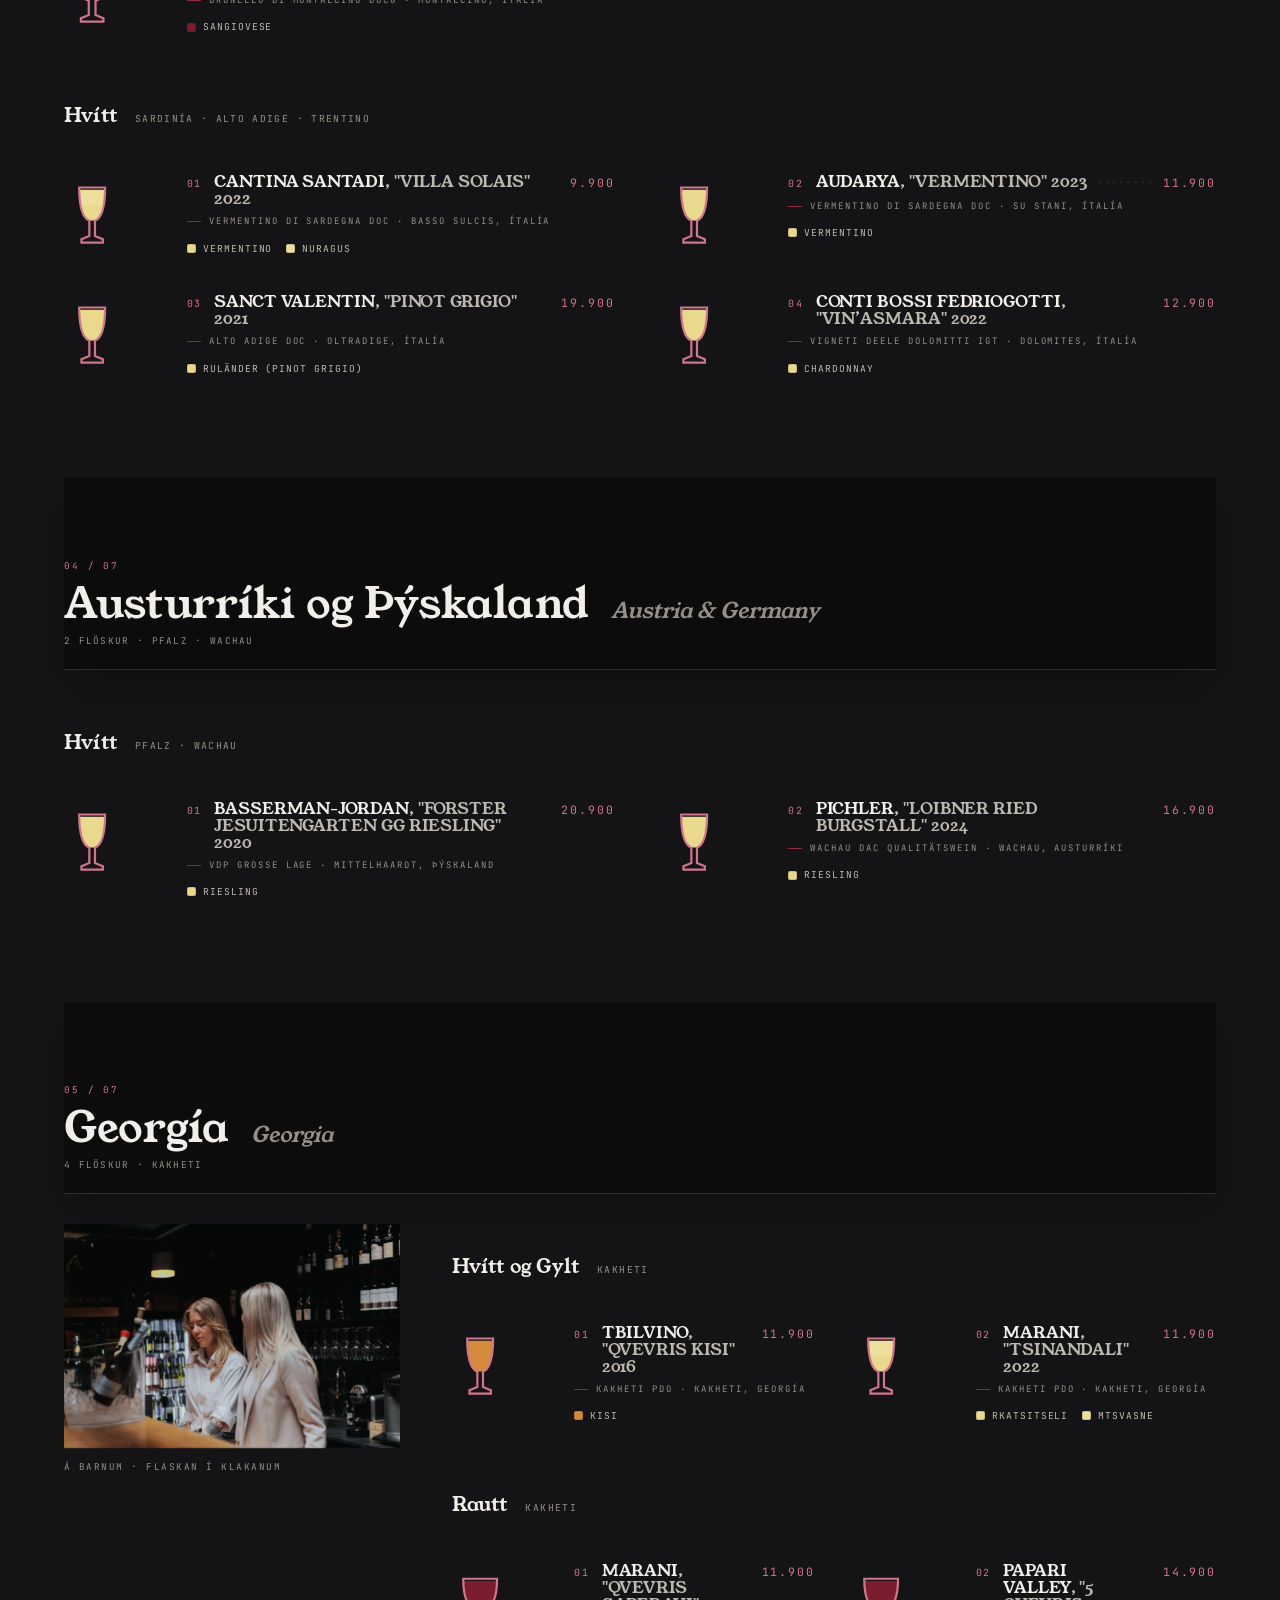
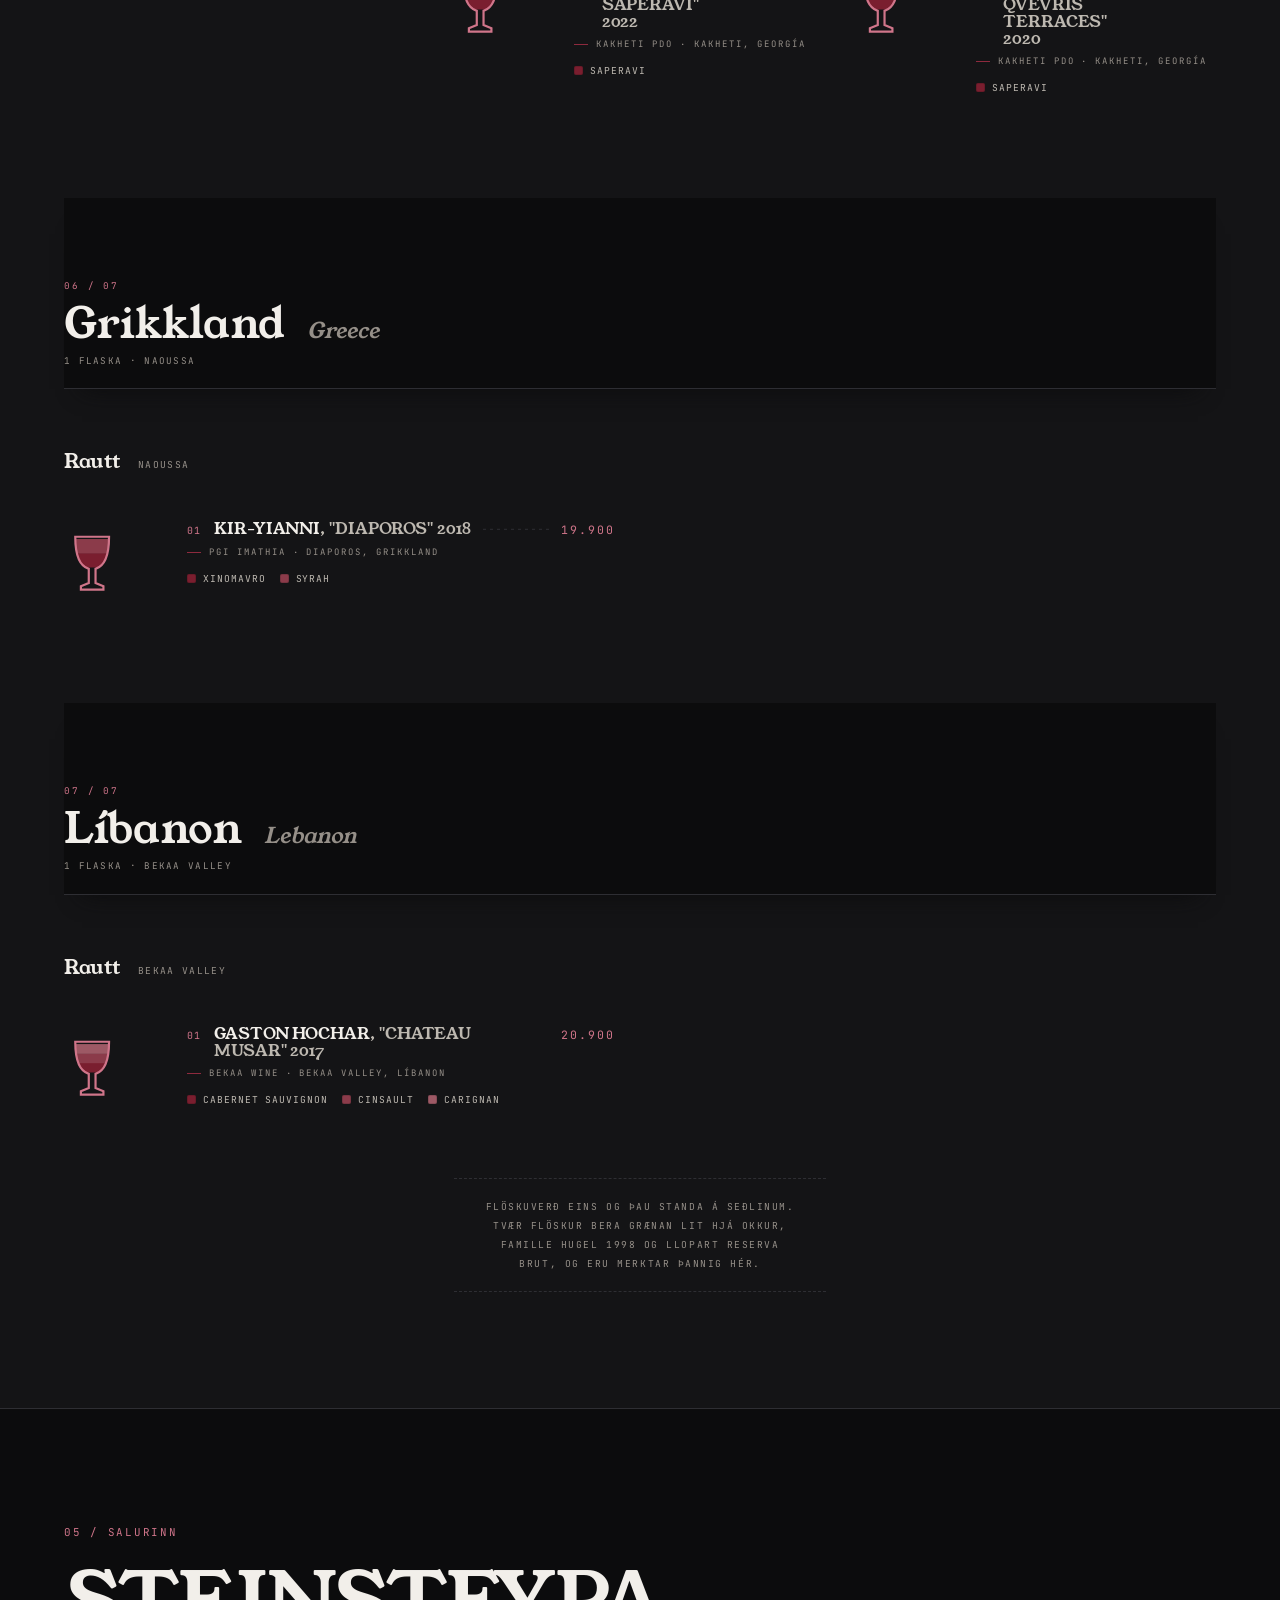
==== commit 5e3628be: "Port 9: the film starts at the top of the window, and the buttons are on screen The awning — a 106px" ====
--- a/index.html
+++ b/index.html
@@ -40,7 +40,6 @@
 <body>
 
 <a class="skip" href="#main">Beint í efnið</a>
-<div class="awning" aria-hidden="true"></div>
 
 <!-- ══════════ opening scene ══════════
      The Jungle pour: a live liquid surface rises behind the wordmark, which is
@@ -115,7 +114,7 @@
       <span class="hero__tag">Ef þú ratar einusinni, þá ratarðu aftur.</span>
     </h1>
     <div class="hero__base" id="heroBase">
-      <p class="hero__blurb">Elsti vínbar Íslands. Vín frá öllum heimshornum, á glasi sem skiptast út á tveggja vikna fresti og í flösku frá Bordeaux að Bekaa.</p>
+      <p class="hero__blurb">Elsti vínbar landsins. Vín frá öllum heimshornum, á glasi og í flösku.</p>
       <div class="hero__acts">
         <a class="btn btn--main" href="#glasi">Skoða vínseðilinn</a>
         <a class="btn btn--ghost" href="https://www.dineout.is/port9" rel="noopener">Bóka borð</a>
--- a/styles.css
+++ b/styles.css
@@ -197,10 +197,13 @@
    keeps it solid ink at every scroll position. At rest it is real headroom
    so the bar starts below the island zone. Requires overflow-x:clip on the
    root — hidden kills it silently. Permanent, no state, first in flow. */
-.awning{
-  position:sticky;top:-100px;height:106px;flex:none;
-  z-index:89;background:var(--void);pointer-events:none;
-}
+/* The awning is GONE. It was a 106px opaque sticky block sitting above <main>,
+   reserving space under a bar that used to be opaque — which meant the landing
+   film began 106px down the page with a black strip above it, and the hero's
+   own 100svh then ran 106px past the fold, taking the buttons with it. The bar
+   floats over the film now, so the film starts at the top of the window and the
+   hero is exactly one screen. Every section below already clears the bar with
+   scroll-margin-top; nothing else depended on this. */
 
 /* ── header: address left, their real logo centred, hours right ──
    The constant bar. Fixed from FIRST PAINT. It still never hides, never
@@ -372,11 +375,14 @@
 .hero__content{
   position:absolute;inset:0;
   display:grid;place-items:center;
-  padding:0 var(--pad);
+  /* top clears the floating bar and the eyebrow; bottom reserves the blurb and
+     the buttons. The h1 centres in what is left, so the wordmark can never
+     stand on the call to action however short the window is. */
+  padding:clamp(74px,11svh,124px) var(--pad) clamp(158px,25svh,248px);
   text-align:center;
 }
 .hero__eyebrow{
-  position:absolute;top:clamp(84px,13svh,150px);left:var(--pad);right:var(--pad);
+  position:absolute;top:clamp(112px,15svh,168px);left:var(--pad);right:var(--pad);
   color:var(--dim);text-shadow:0 1px 12px rgba(5,9,6,.9);
 }
 
@@ -391,7 +397,7 @@
   gap:clamp(16px,2.8svh,34px);
 }
 .hero__mark{
-  width:min(52vw,420px);height:auto;
+  width:min(52vw,420px,42svh);height:auto;
   filter:drop-shadow(0 10px 60px rgba(5,9,6,.85));
   will-change:transform;
 }
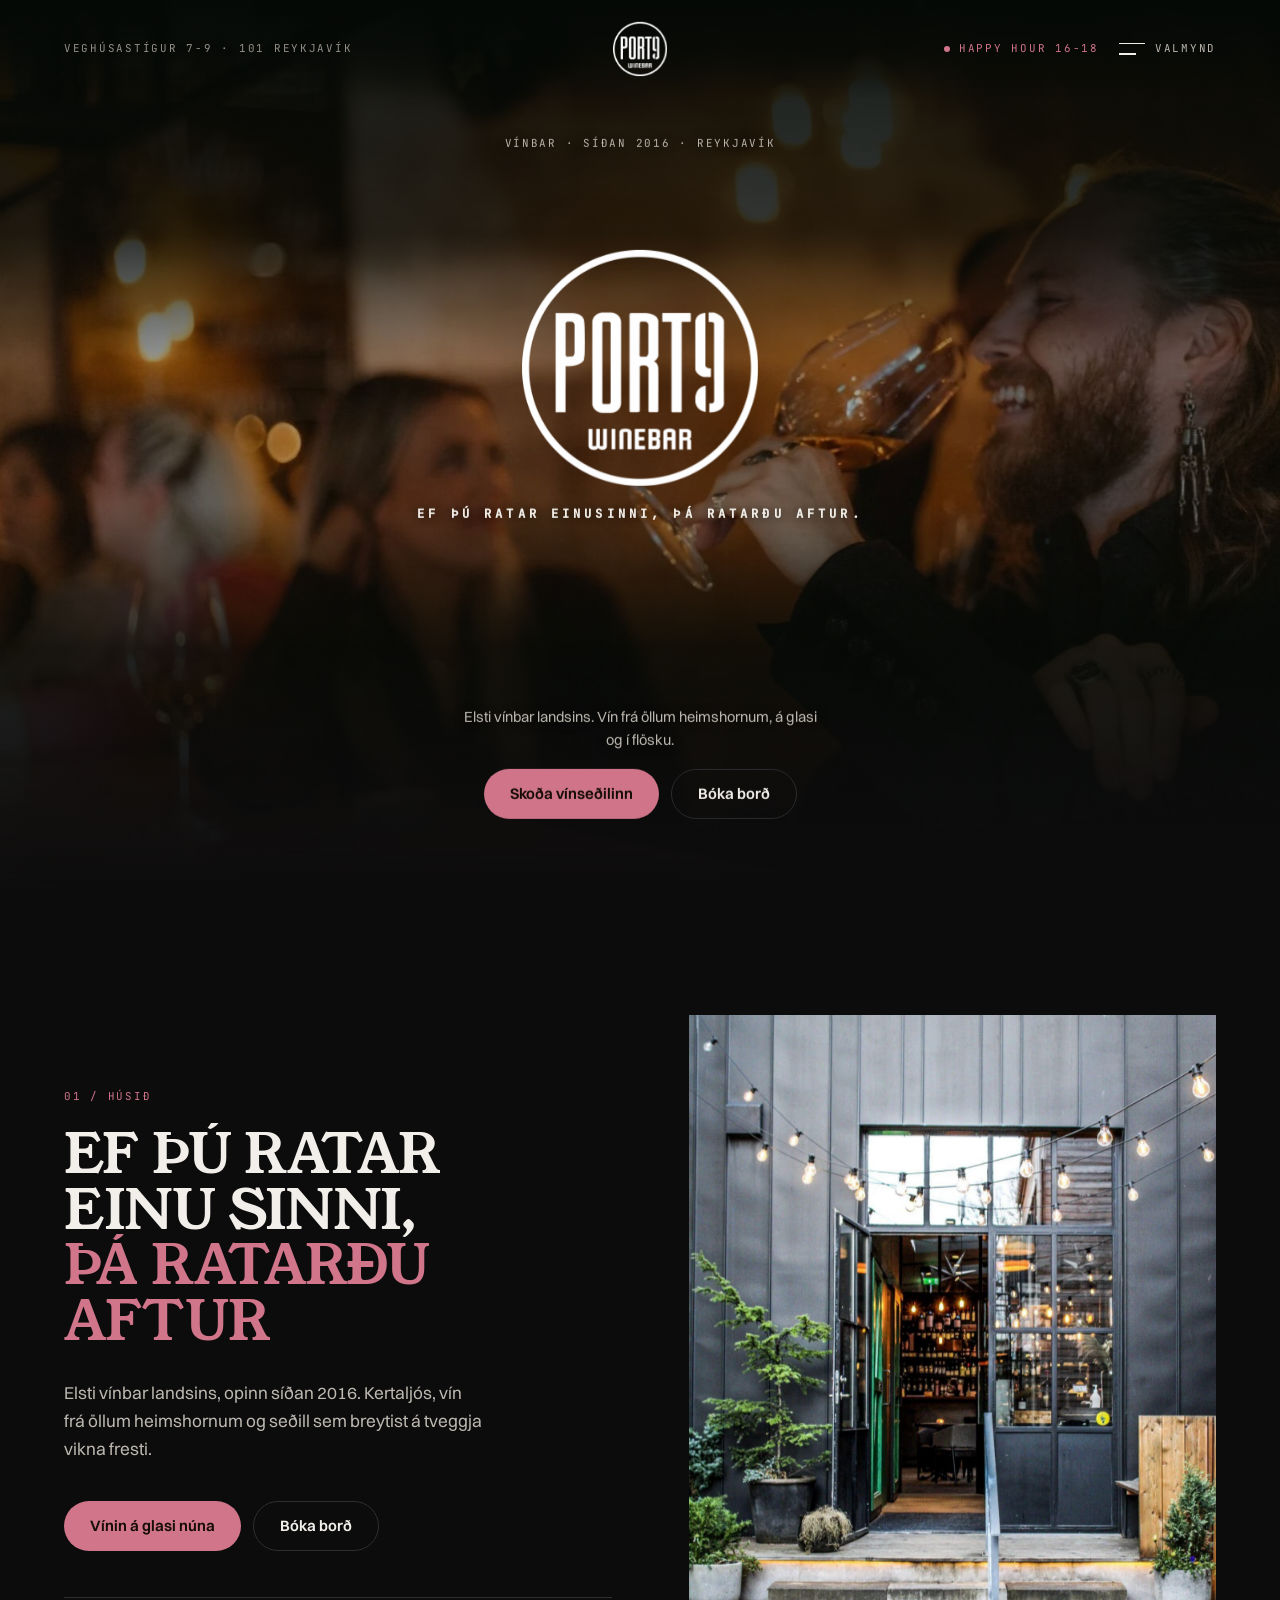
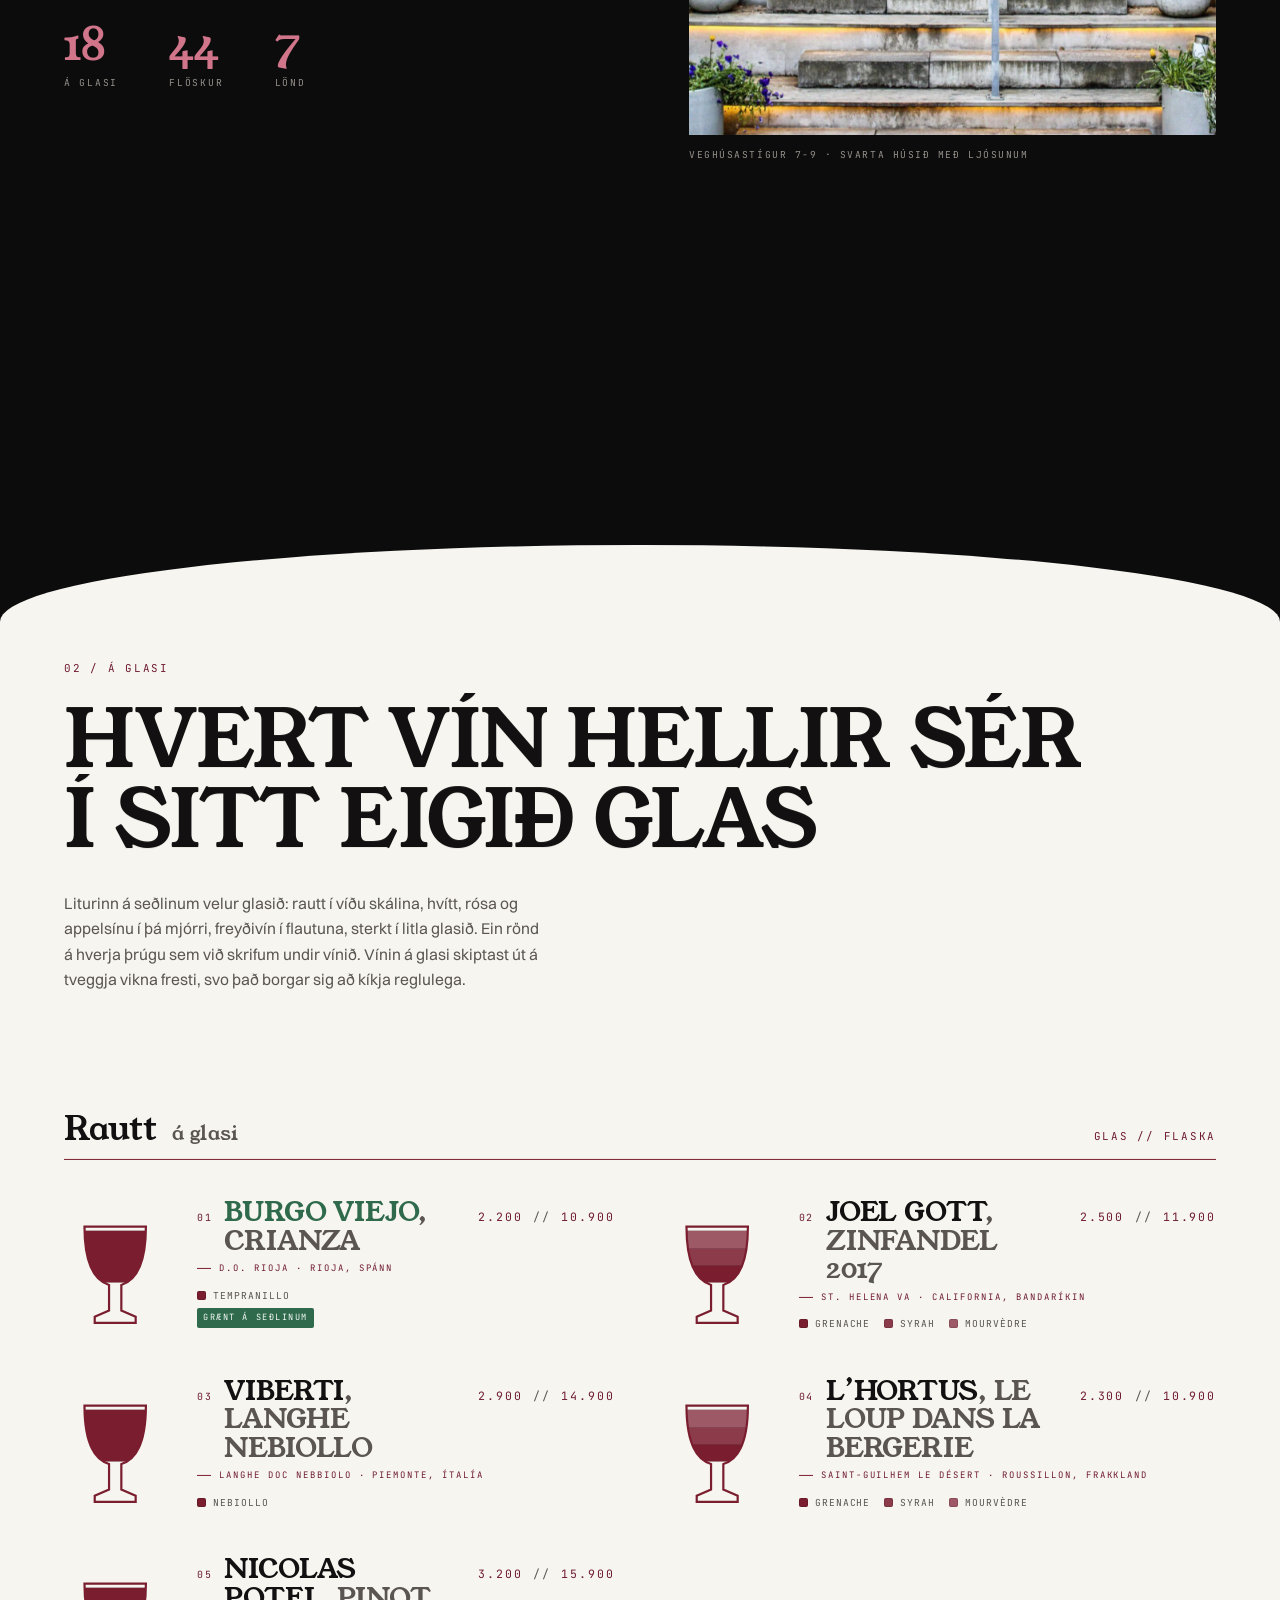
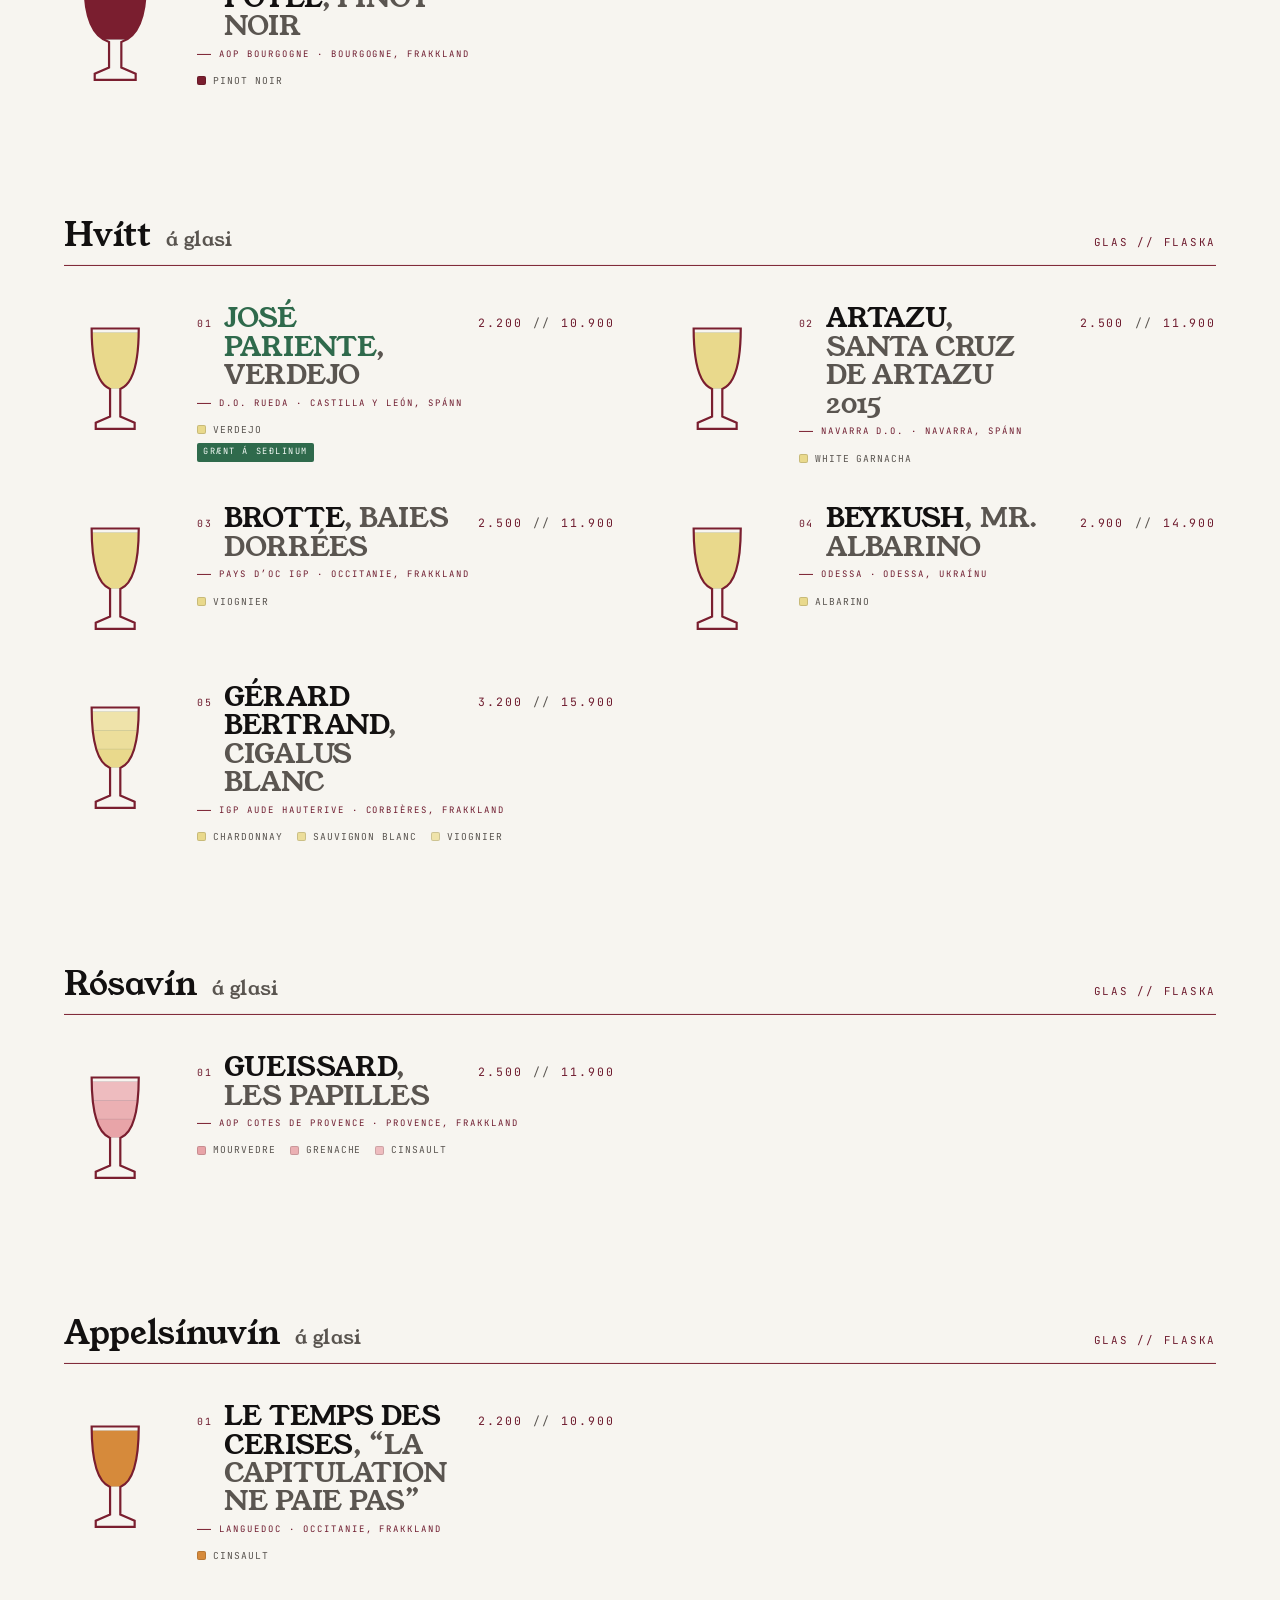
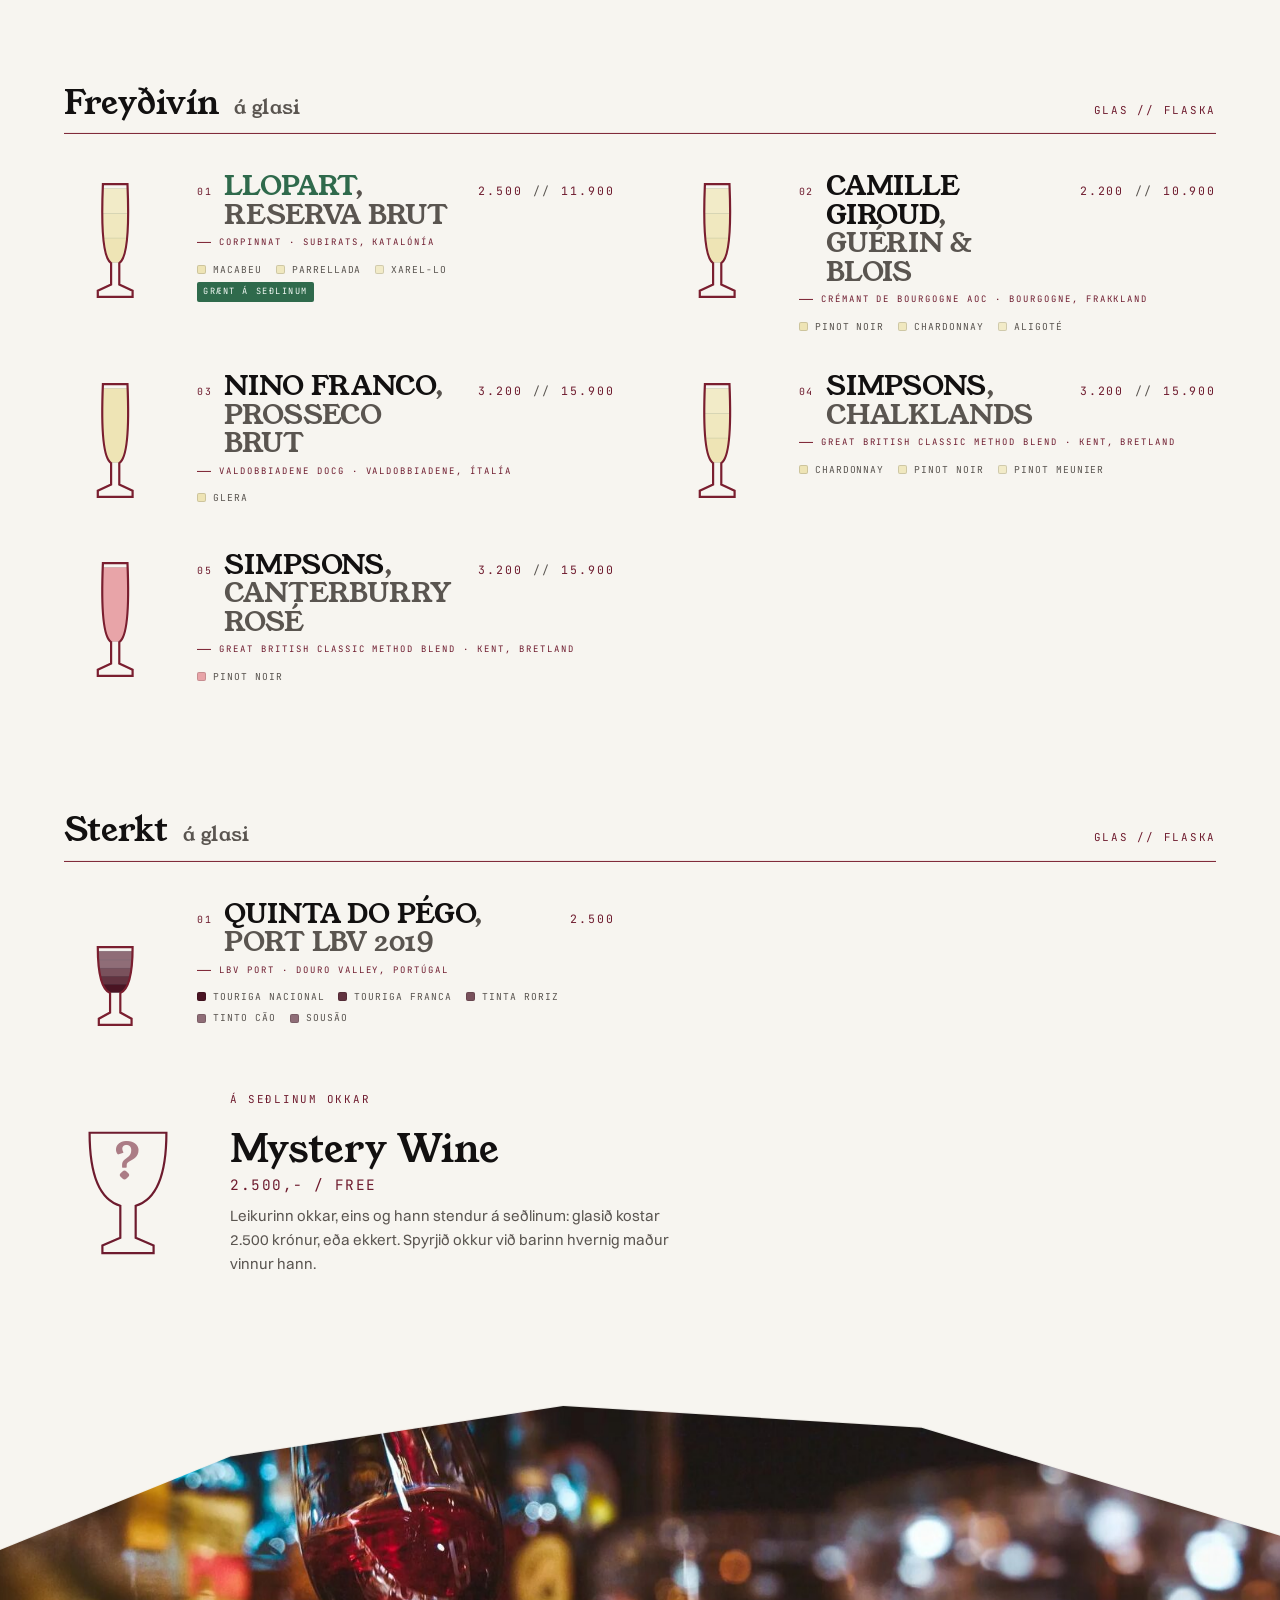
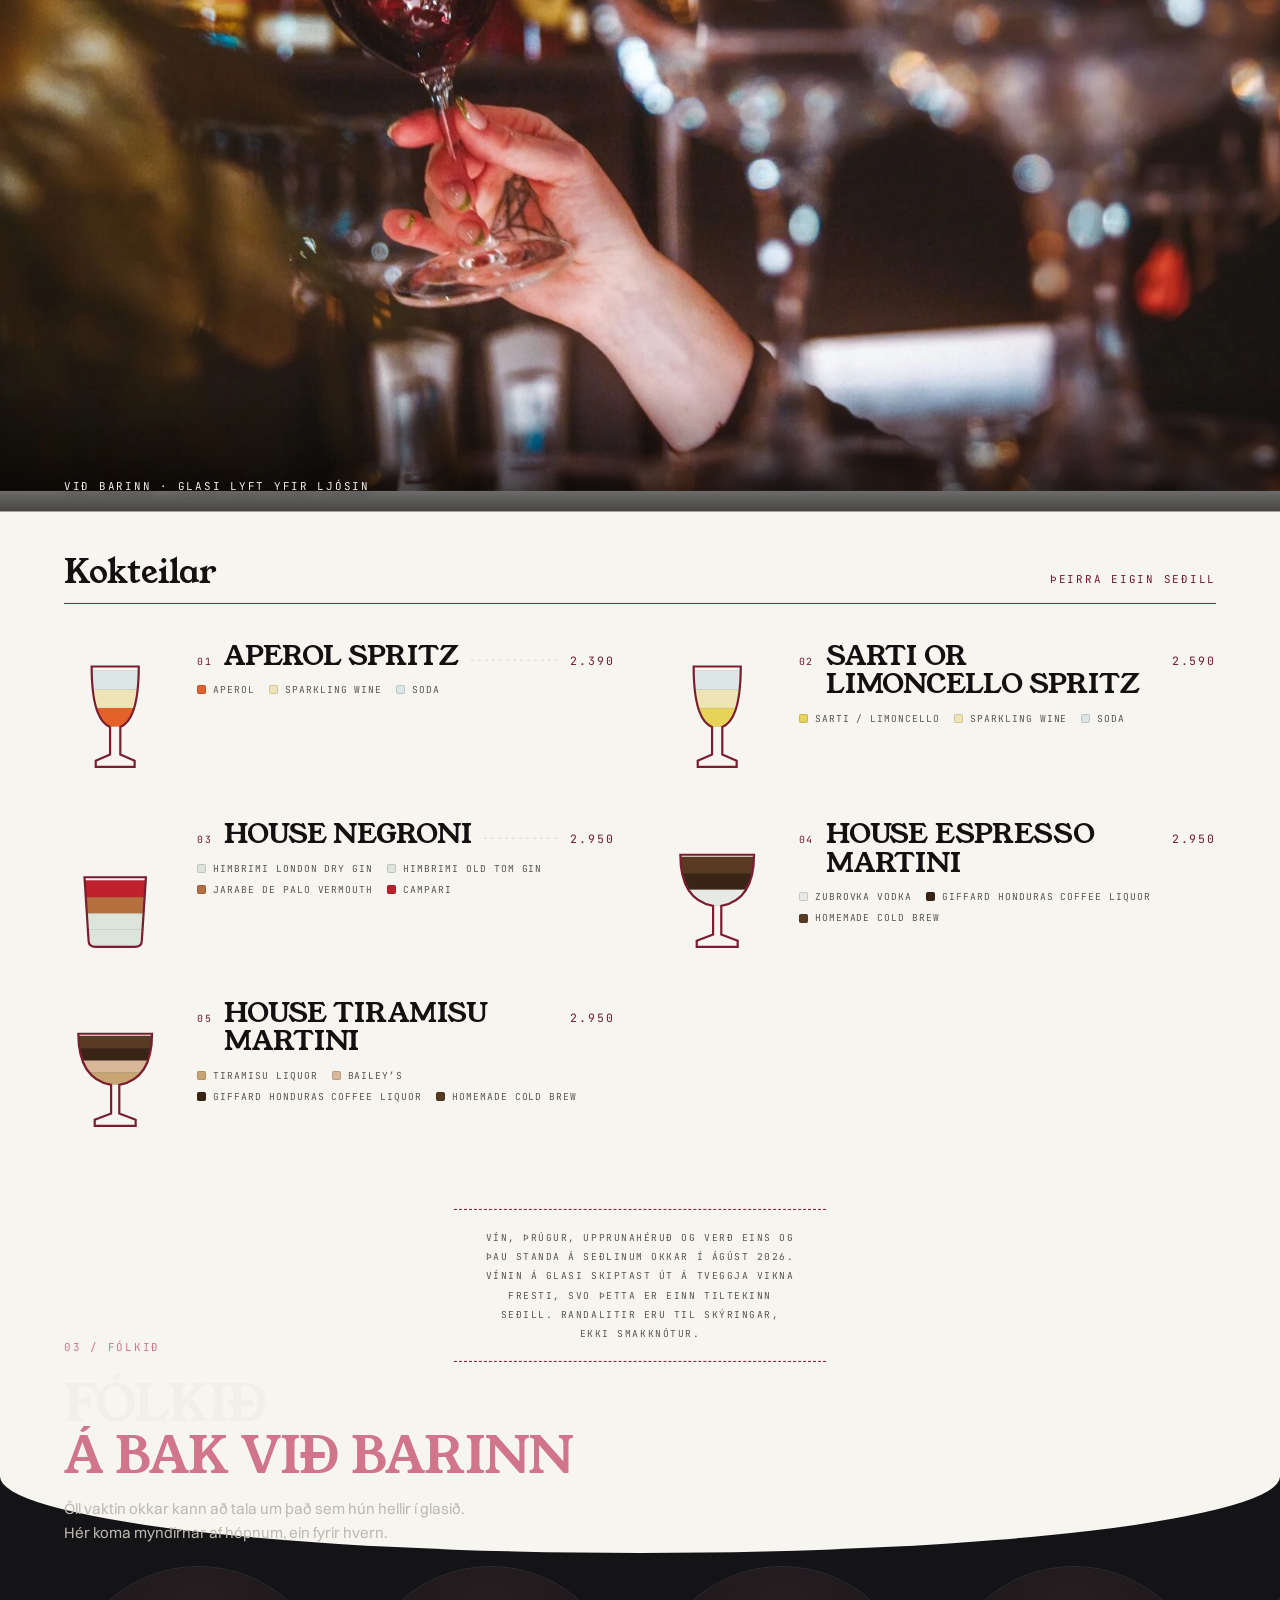
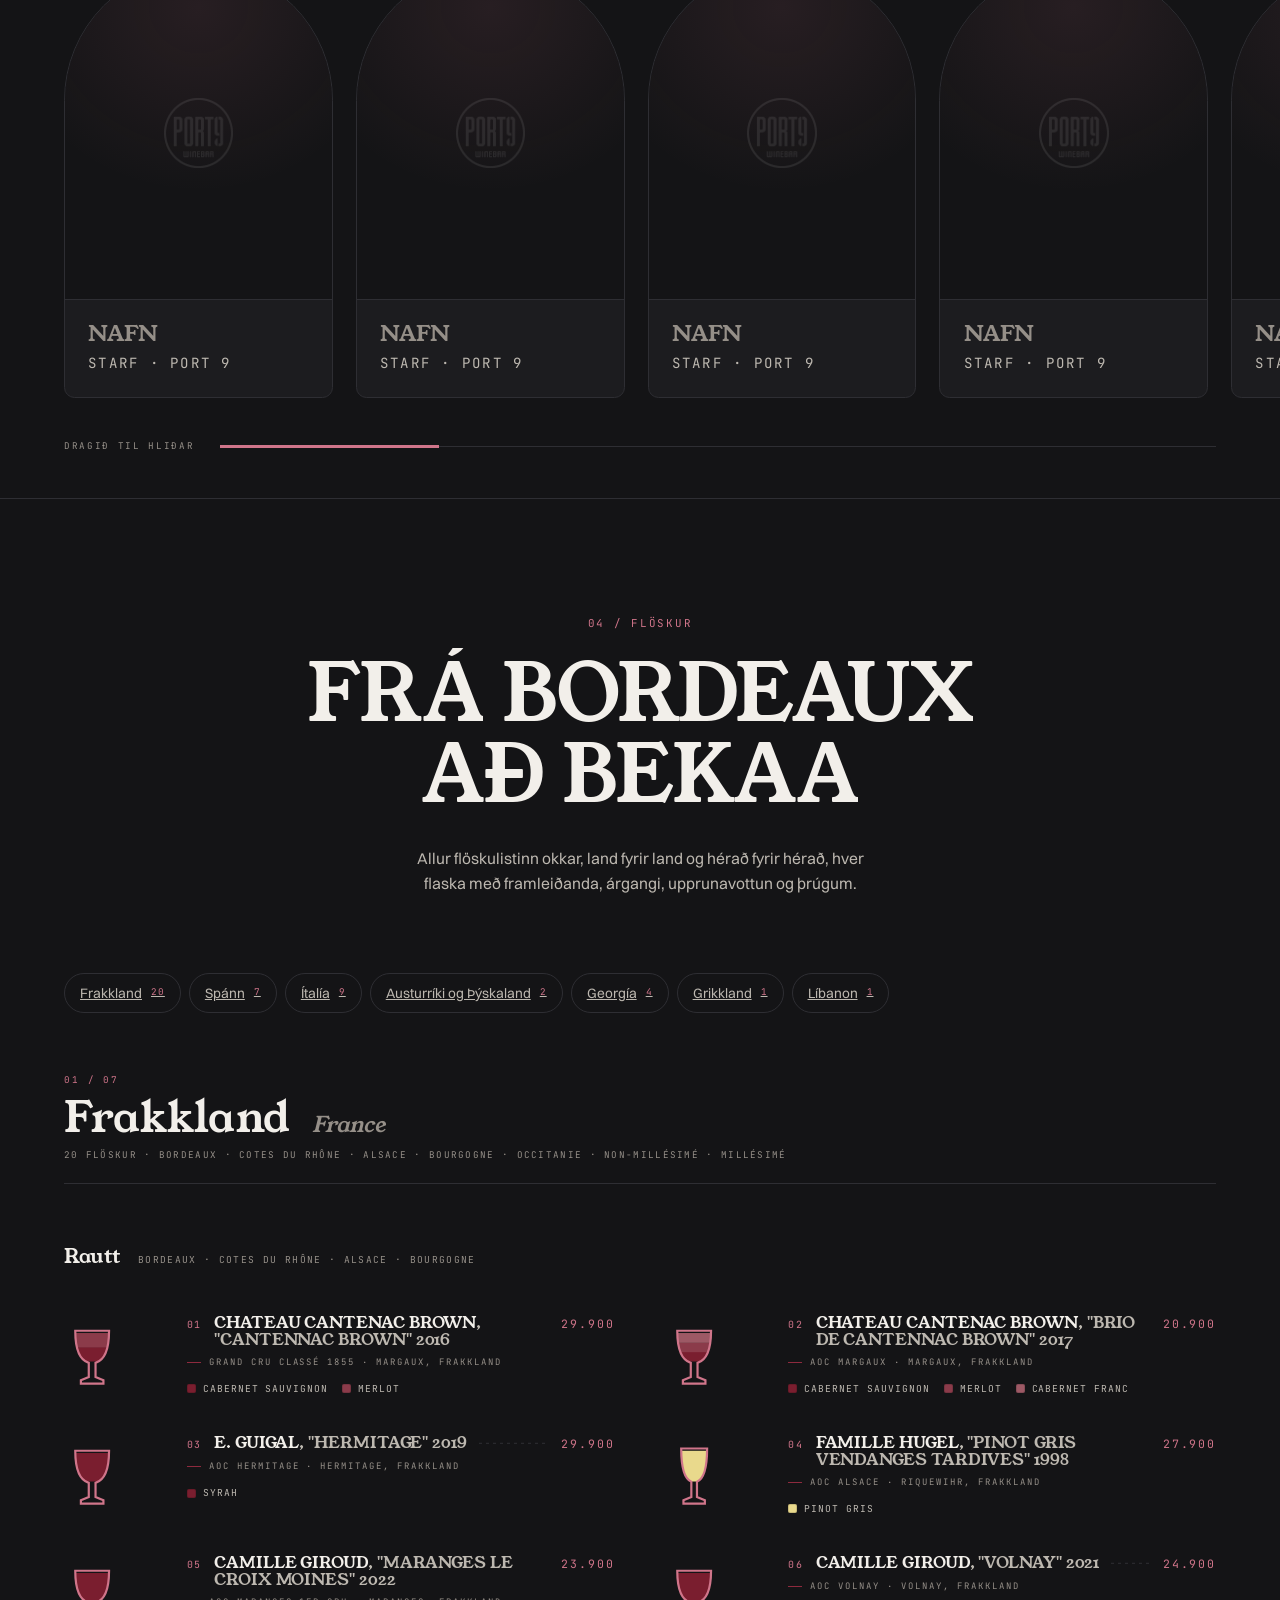
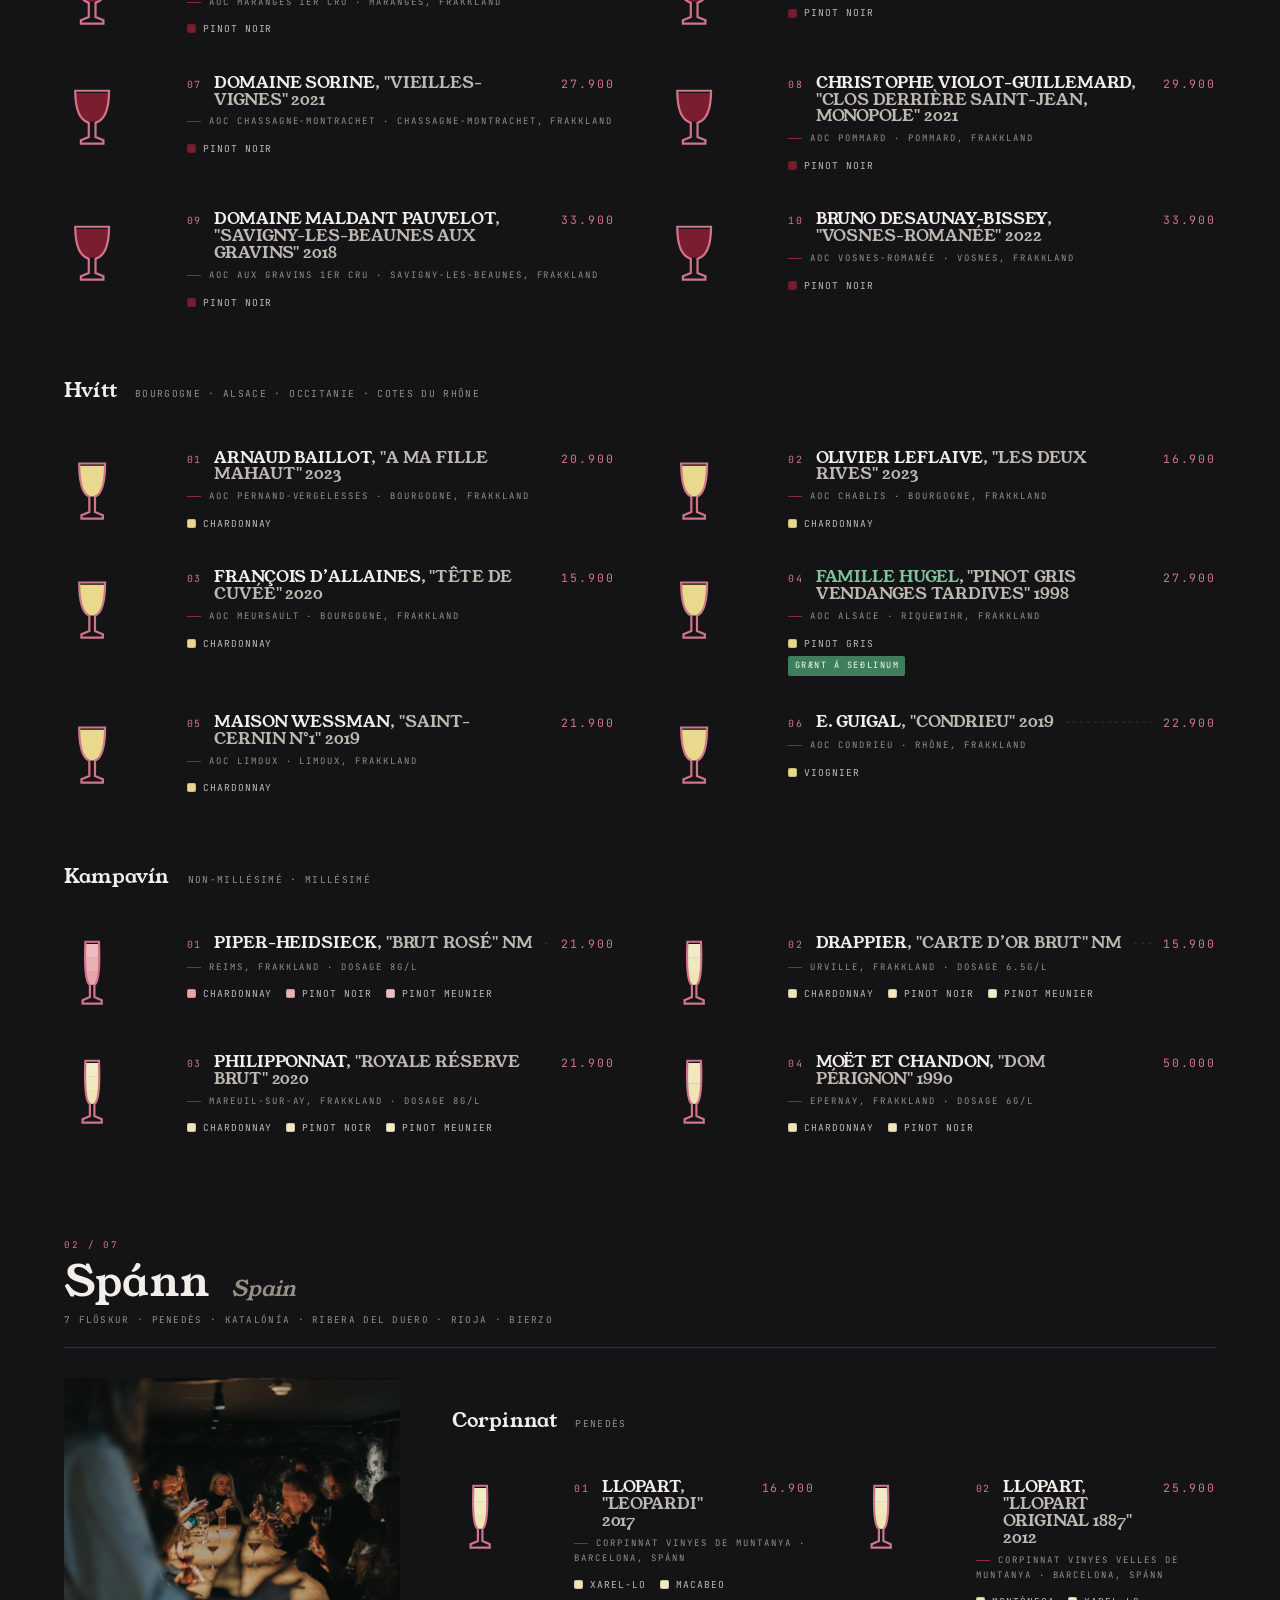
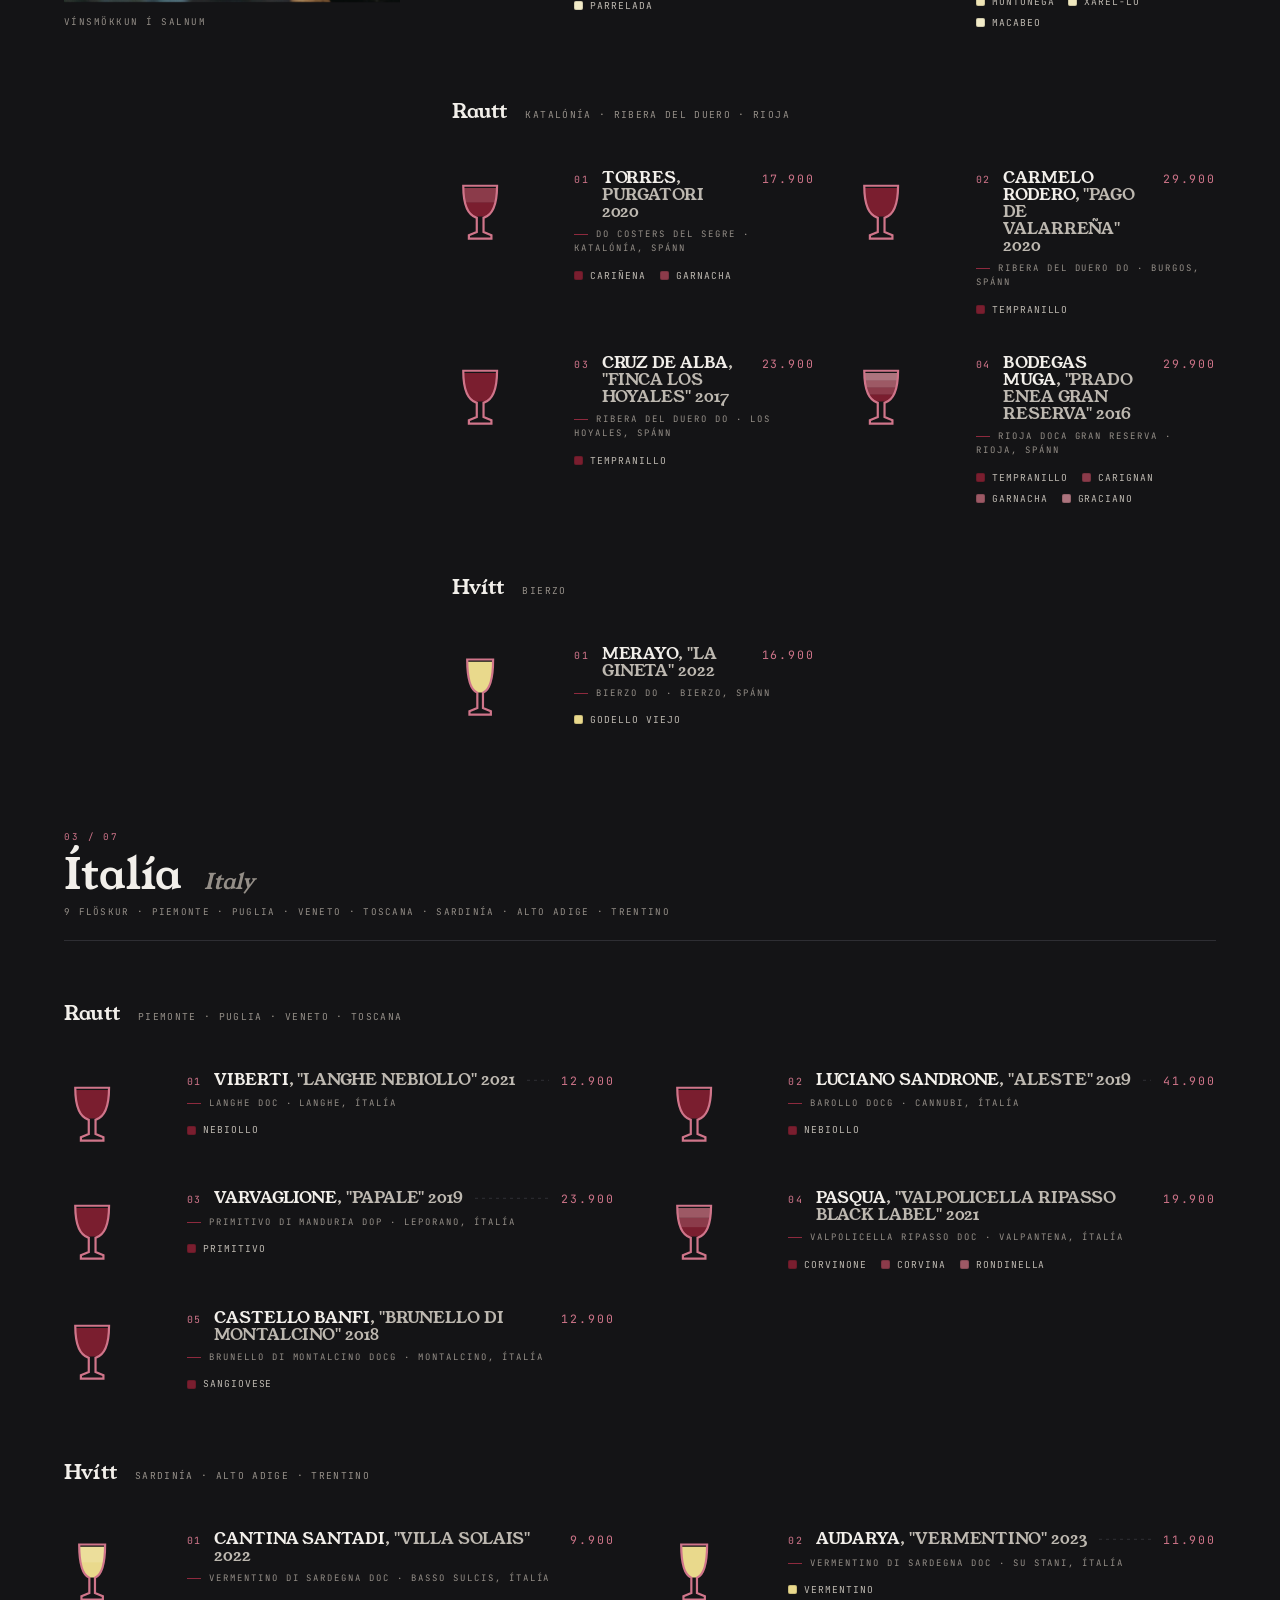
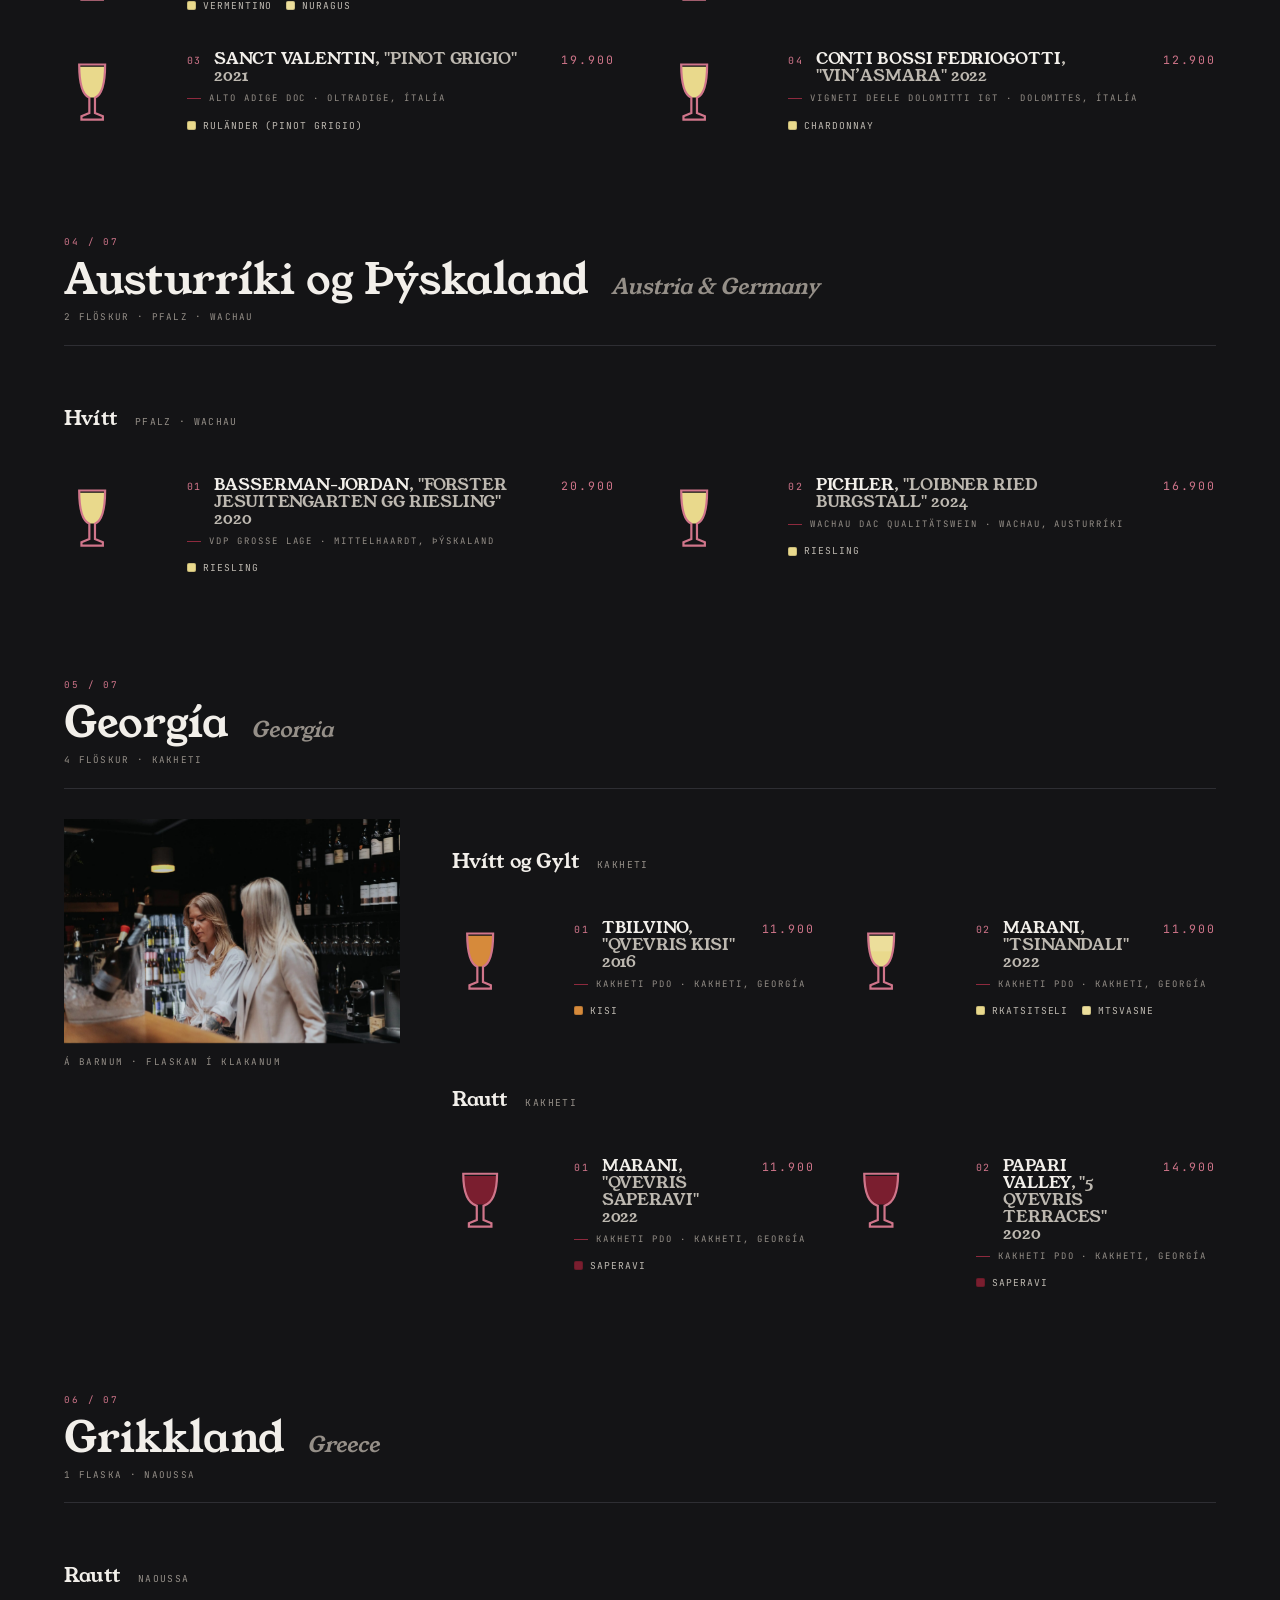
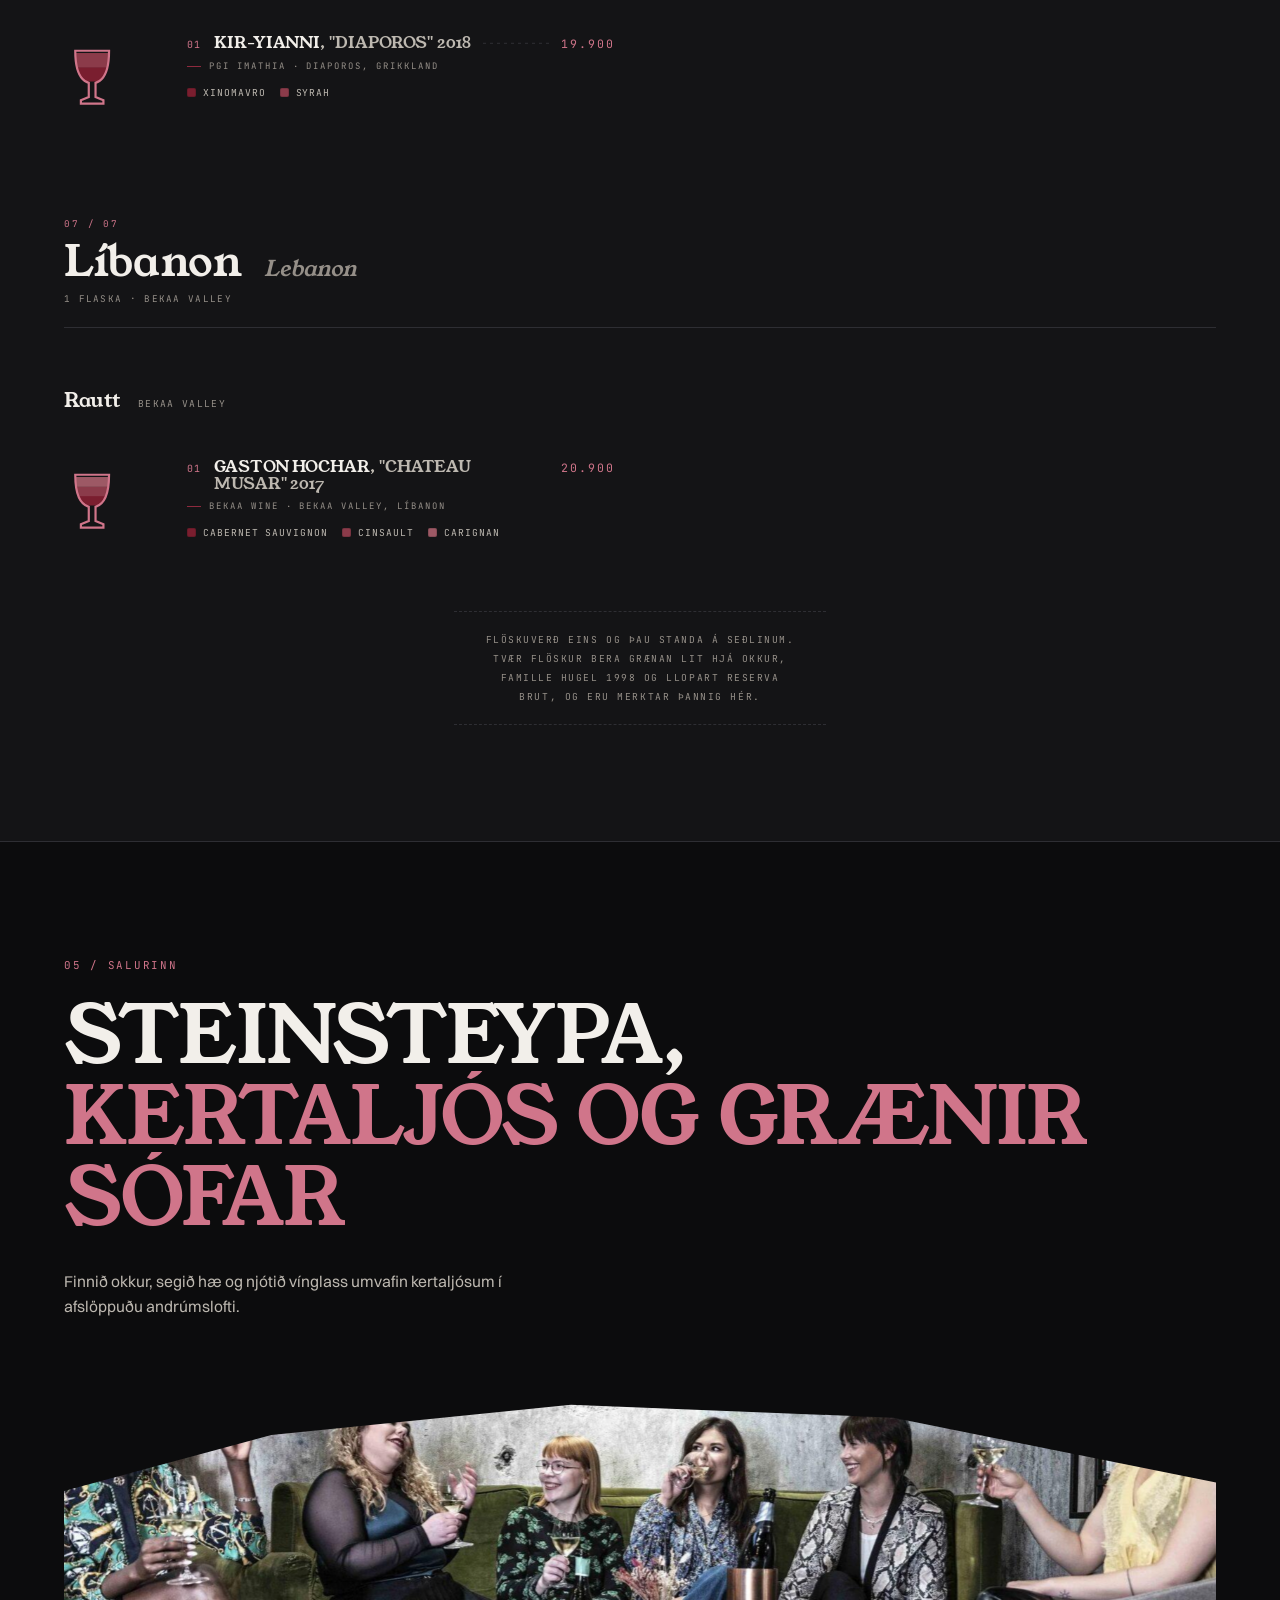
==== commit d7e3beb1: "Port 9: seam under the hero, the rail's scroll stutter, and the sticky chapter heads - hero scrim en" ====
--- a/index.html
+++ b/index.html
@@ -546,7 +546,7 @@
     </header>
     <!-- tabindex: a scroll container with no focusable children cannot be
          reached or scrolled by keyboard at all without it -->
-    <ul class="crew__track" id="crewTrack" data-lenis-prevent
+    <ul class="crew__track" id="crewTrack"
         tabindex="0" role="group" aria-label="Starfsfólk, skrunið til hliðar">
         <li class="crew__card crew__card--slot">
           <div class="crew__plate" aria-hidden="true">
--- a/styles.css
+++ b/styles.css
@@ -361,7 +361,7 @@
     linear-gradient(to bottom,
       rgba(5,9,6,.90) 0%, rgba(5,9,6,.80) 26%,
       rgba(5,9,6,.34) 40%, rgba(5,9,6,.34) 56%,
-      rgba(5,9,6,.84) 72%, rgba(5,9,6,.94) 100%),
+      rgba(5,9,6,.84) 72%, rgba(12,12,13,.96) 93%, var(--void) 99.2%),
     radial-gradient(140% 105% at 50% 48%,transparent 18%,rgba(5,9,6,.55) 78%,rgba(5,9,6,.9) 100%);
 }
 .hero__veil{
@@ -779,14 +779,22 @@
   flex:1 1 auto;min-height:0;align-items:stretch;
   display:flex;gap:clamp(14px,1.8vw,26px);
   padding-inline:var(--pad);width:auto;
+  /* overflow-y cannot be `clip` next to an `auto` axis — the used value is
+     coerced back to `hidden`, which is still a scroll PORT. So nothing inside
+     may translate downward: the cards reveal on opacity and blur alone, and
+     the rail has no vertical overflow to be jolted along. */
   overflow-x:auto;overflow-y:hidden;
-  scroll-snap-type:x proximity;scroll-padding-inline:var(--pad);
+  /* No snap on a pointer device: snapping resolves the moment scrollLeft is
+     assigned, so a wheel or drag of less than half a card is yanked straight
+     back to where it started. Touch keeps its snap (see the ≤1080 block) —
+     a flick there ends in a gesture, which is what snap is for. */
+  scroll-padding-inline:var(--pad);
   overscroll-behavior-x:contain;-webkit-overflow-scrolling:touch;
   scrollbar-width:none;cursor:grab;
 }
 .crew__track::-webkit-scrollbar{display:none}
 .crew__track.is-drag{cursor:grabbing;user-select:none}
-.crew__card{scroll-snap-align:start}
+@media (hover:none){.crew__track{scroll-snap-type:x proximity}.crew__card{scroll-snap-align:start}}
 
 /* the empty plates: a slot that cannot be mistaken for a person */
 .crew__plate{
@@ -1601,12 +1609,13 @@
 /* Sticky needs every ancestor to keep its overflow visible — .drinks and
    .chapters both do, deliberately. If a future rule clips either of them this
    head silently stops holding, so check here first. */
+/* Was sticky, on its own opaque band. Both are gone: the band read as a slab
+   of black sitting on the list, and a head that holds while you read pins a
+   second fixed bar under the real one. It is an ordinary chapter opening now —
+   space above it, a rule under it, and it scrolls away like everything else. */
 .chapter__head{
-  position:sticky;top:0;z-index:4;
   display:grid;gap:8px;
-  padding:clamp(74px,9vh,96px) 0 clamp(12px,1.6vw,18px);
-  background:var(--void);
-  box-shadow:0 18px 22px -18px var(--void);
+  padding:0 0 clamp(12px,1.6vw,18px);
   border-bottom:1px solid var(--line);
 }
 .chapter__n{color:var(--bronze-lift);font-size:.58rem;letter-spacing:.2em}
@@ -1628,15 +1637,13 @@
     grid-template-columns:1fr 1fr;column-gap:clamp(38px,4vw,70px);
   }
   .chapter:not(.chapter--plated) .chapter__sheet .dish--head{grid-column:1 / -1}
-  /* a plated chapter reads as a spread: the photograph holds while its
-     country's wines pass it */
+  /* a plated chapter reads as a spread — but nothing holds position: the
+     photograph sits with its country and leaves with it */
   .chapter--plated{grid-template-columns:minmax(0,.44fr) minmax(0,1fr);column-gap:clamp(34px,4vw,64px)}
   .chapter--plated .chapter__head{grid-column:1 / -1}
-  .chapter--plated .chapter__plate{position:sticky;top:132px}
-}
-@media (prefers-reduced-motion:reduce){
-  .chapter--plated .chapter__plate{position:static}
-}
+  .chapter--plated .chapter__plate{align-self:start}
+}
+
 
 /* One glass per row was a signature at 44 rows down a single column. In two
    columns it is 44 drawings on one screen, and the row's height was being set
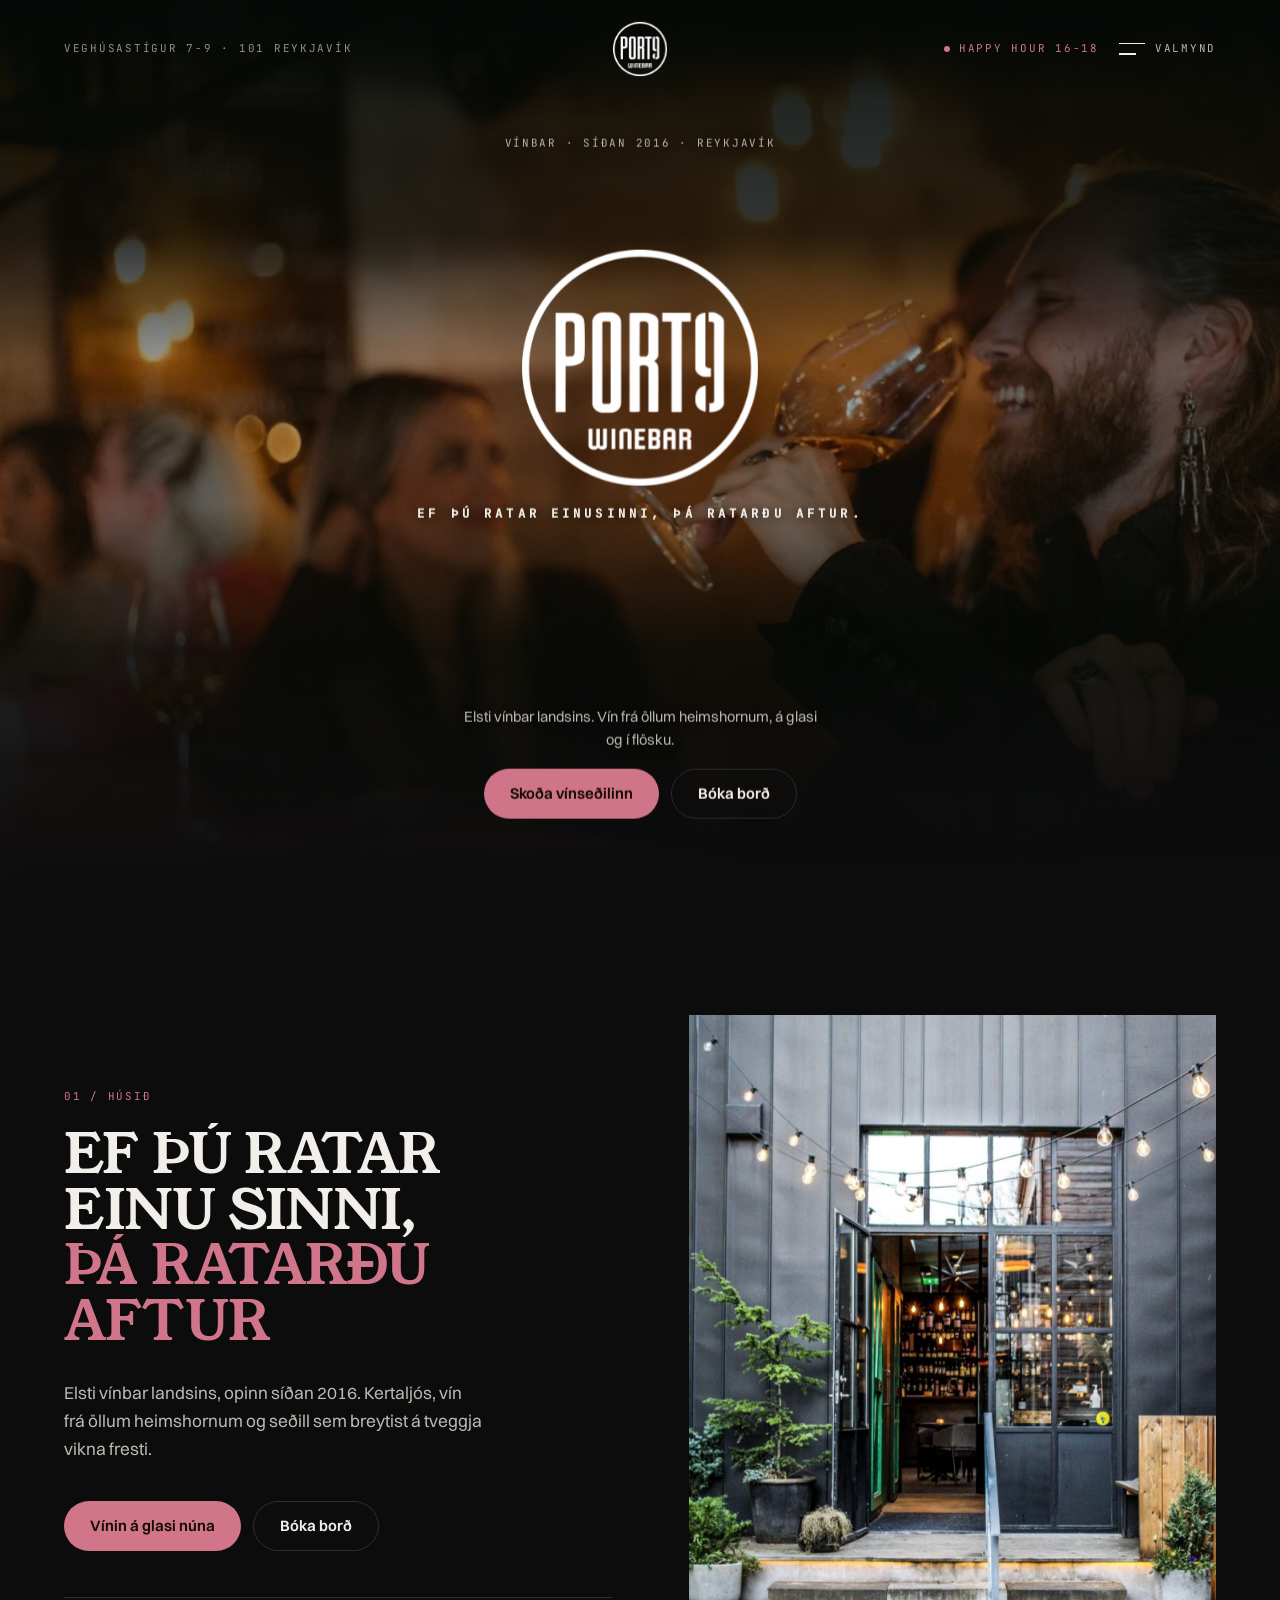
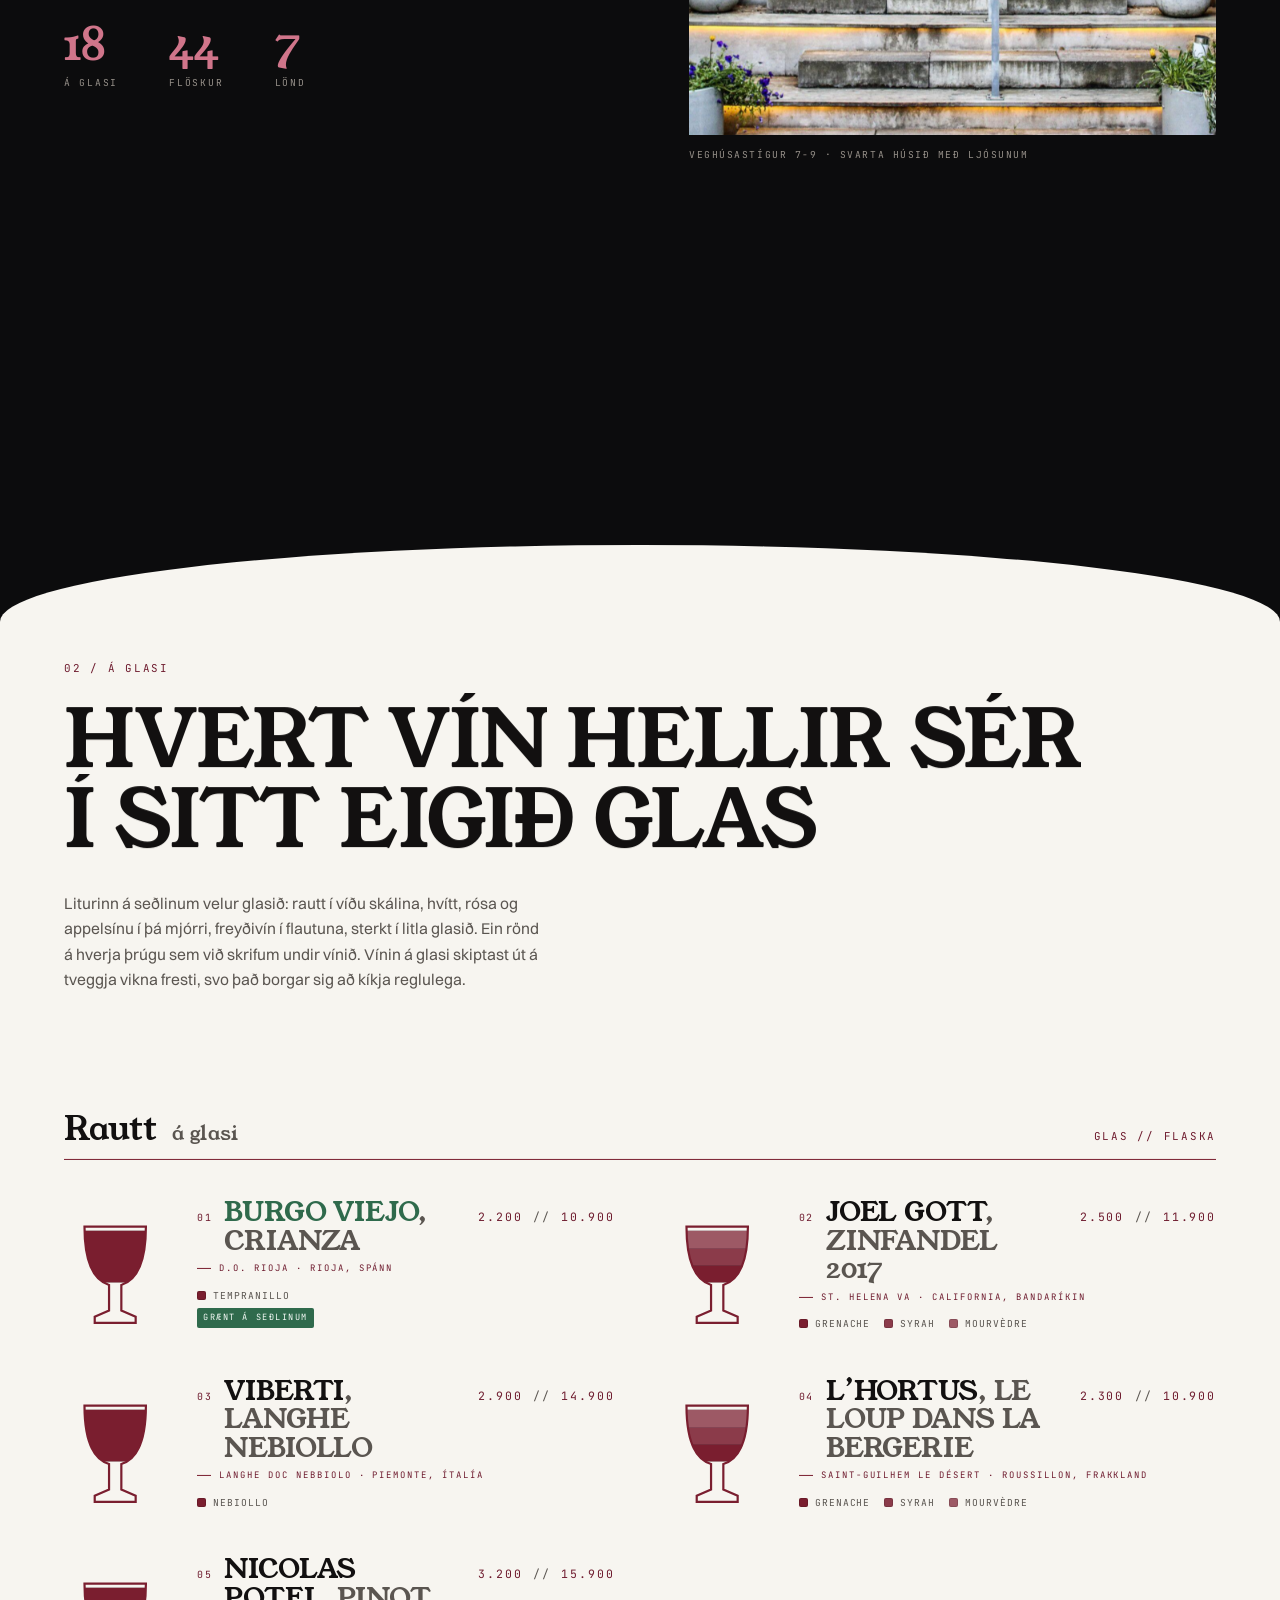
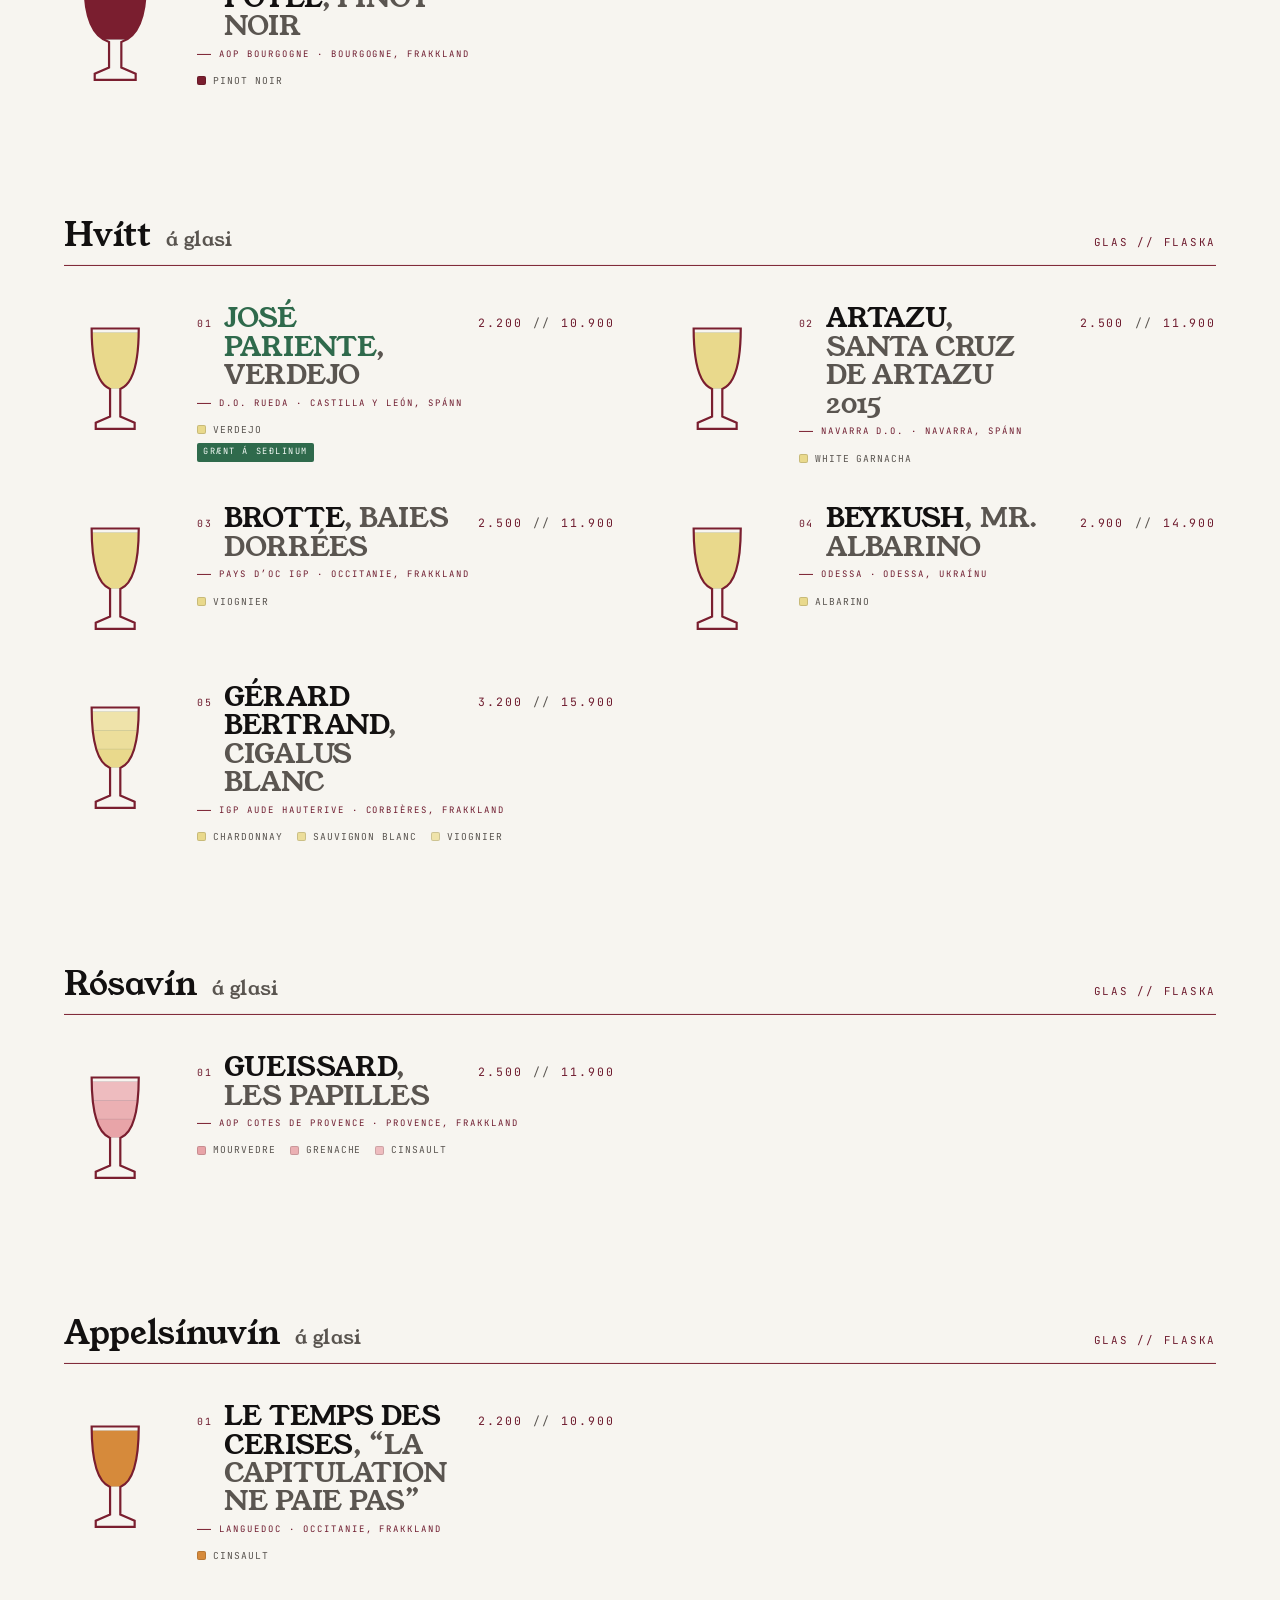
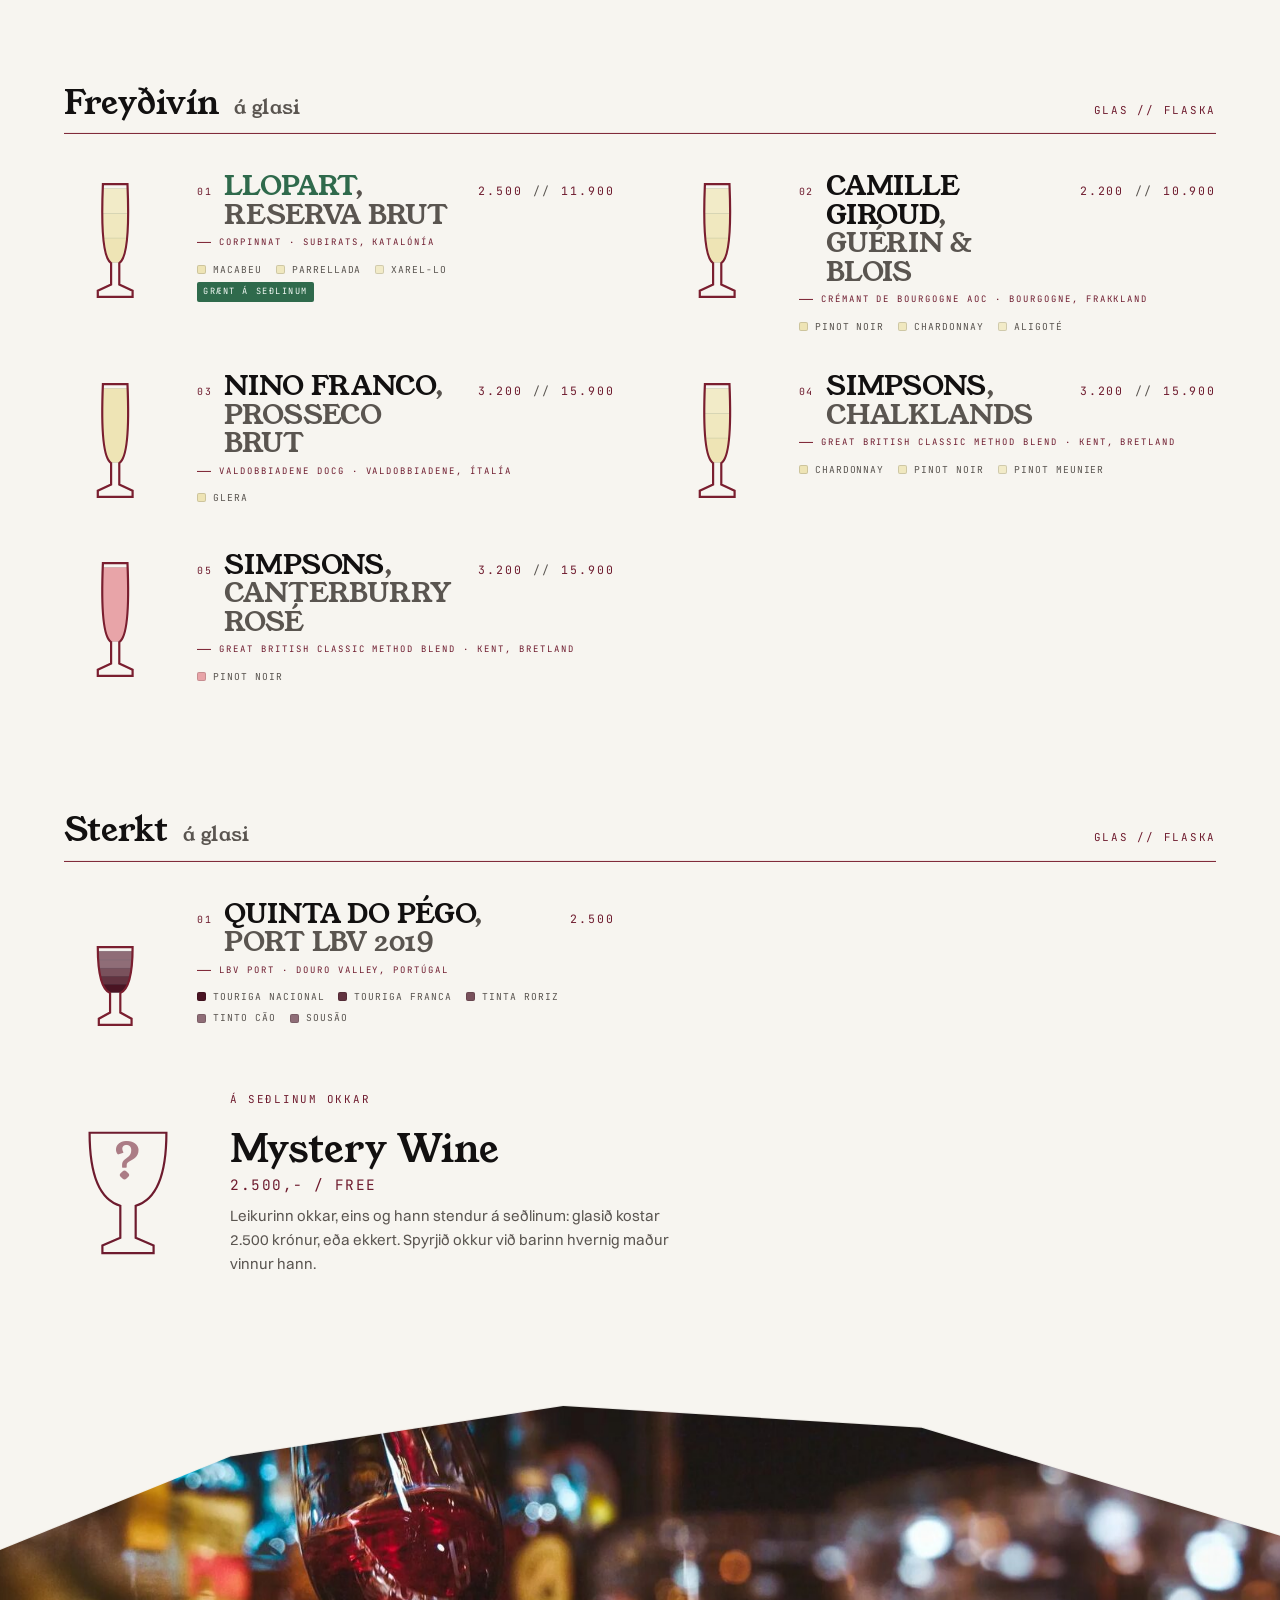
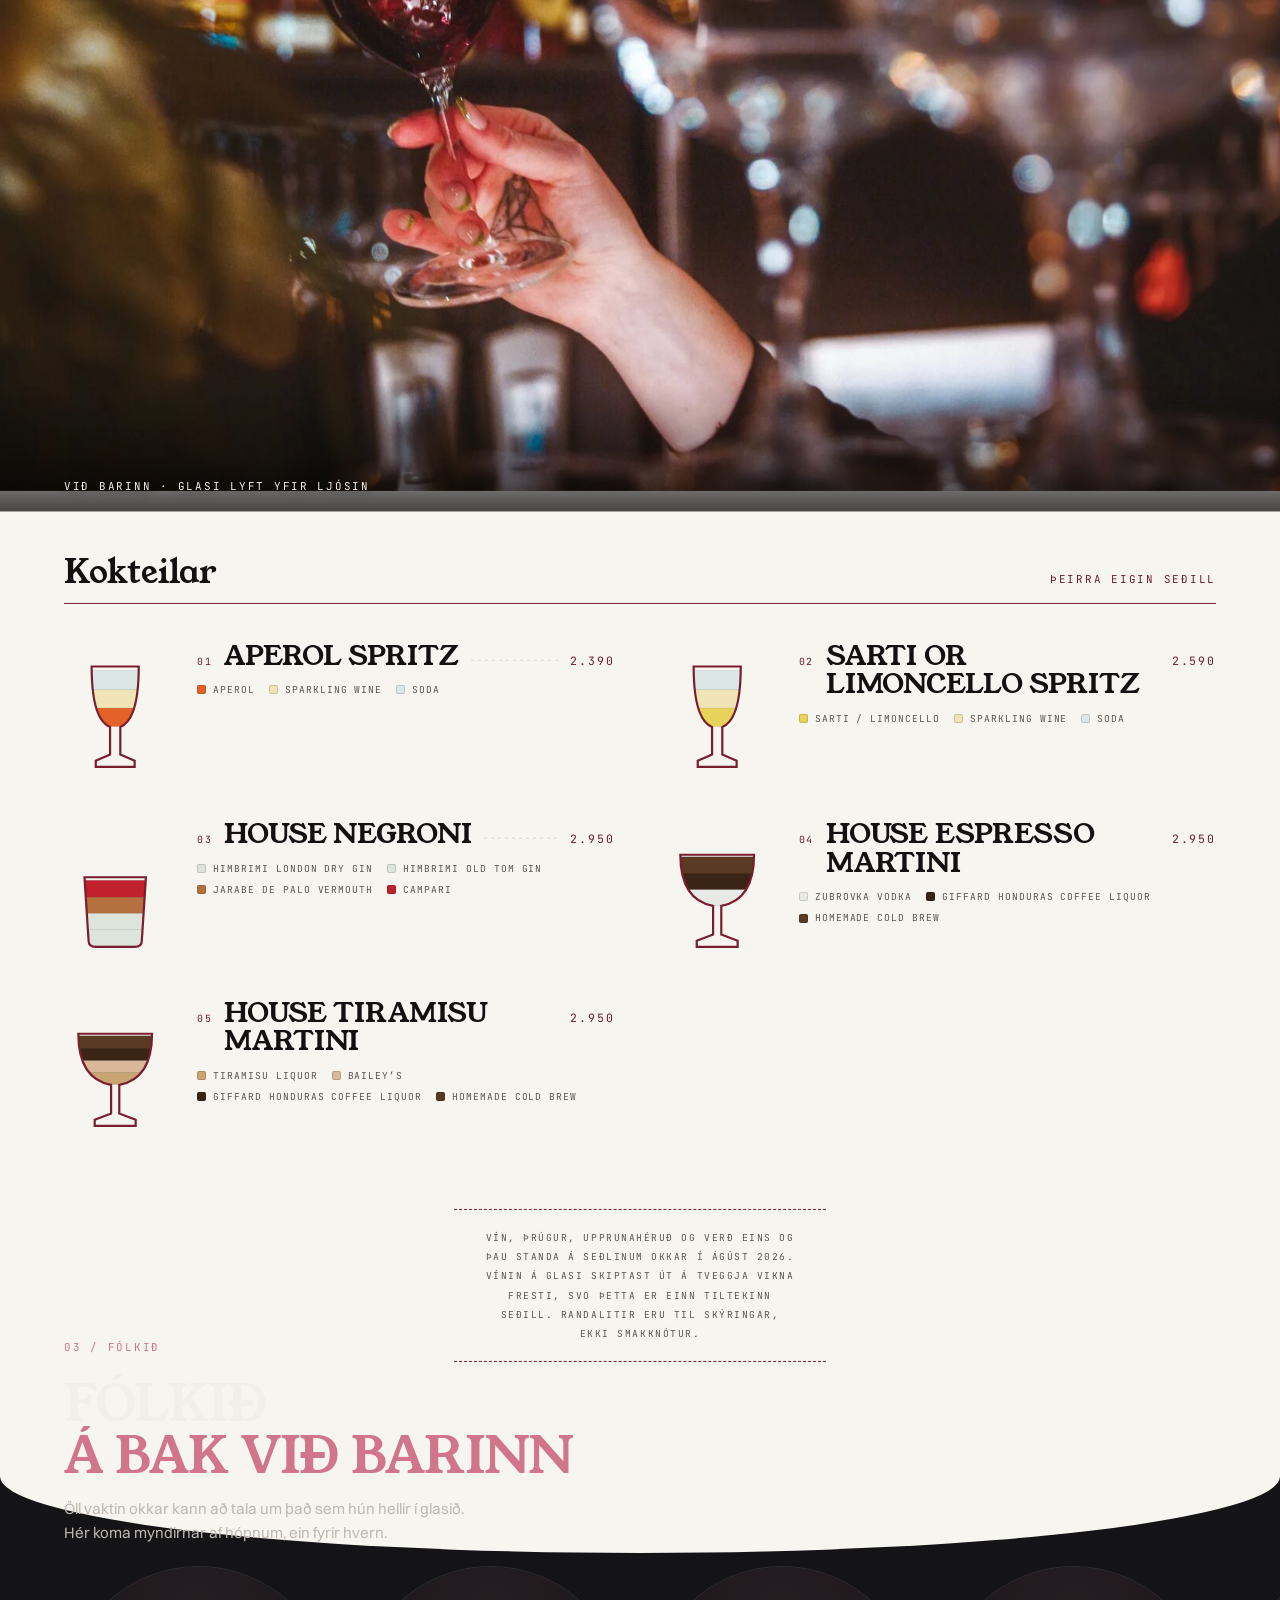
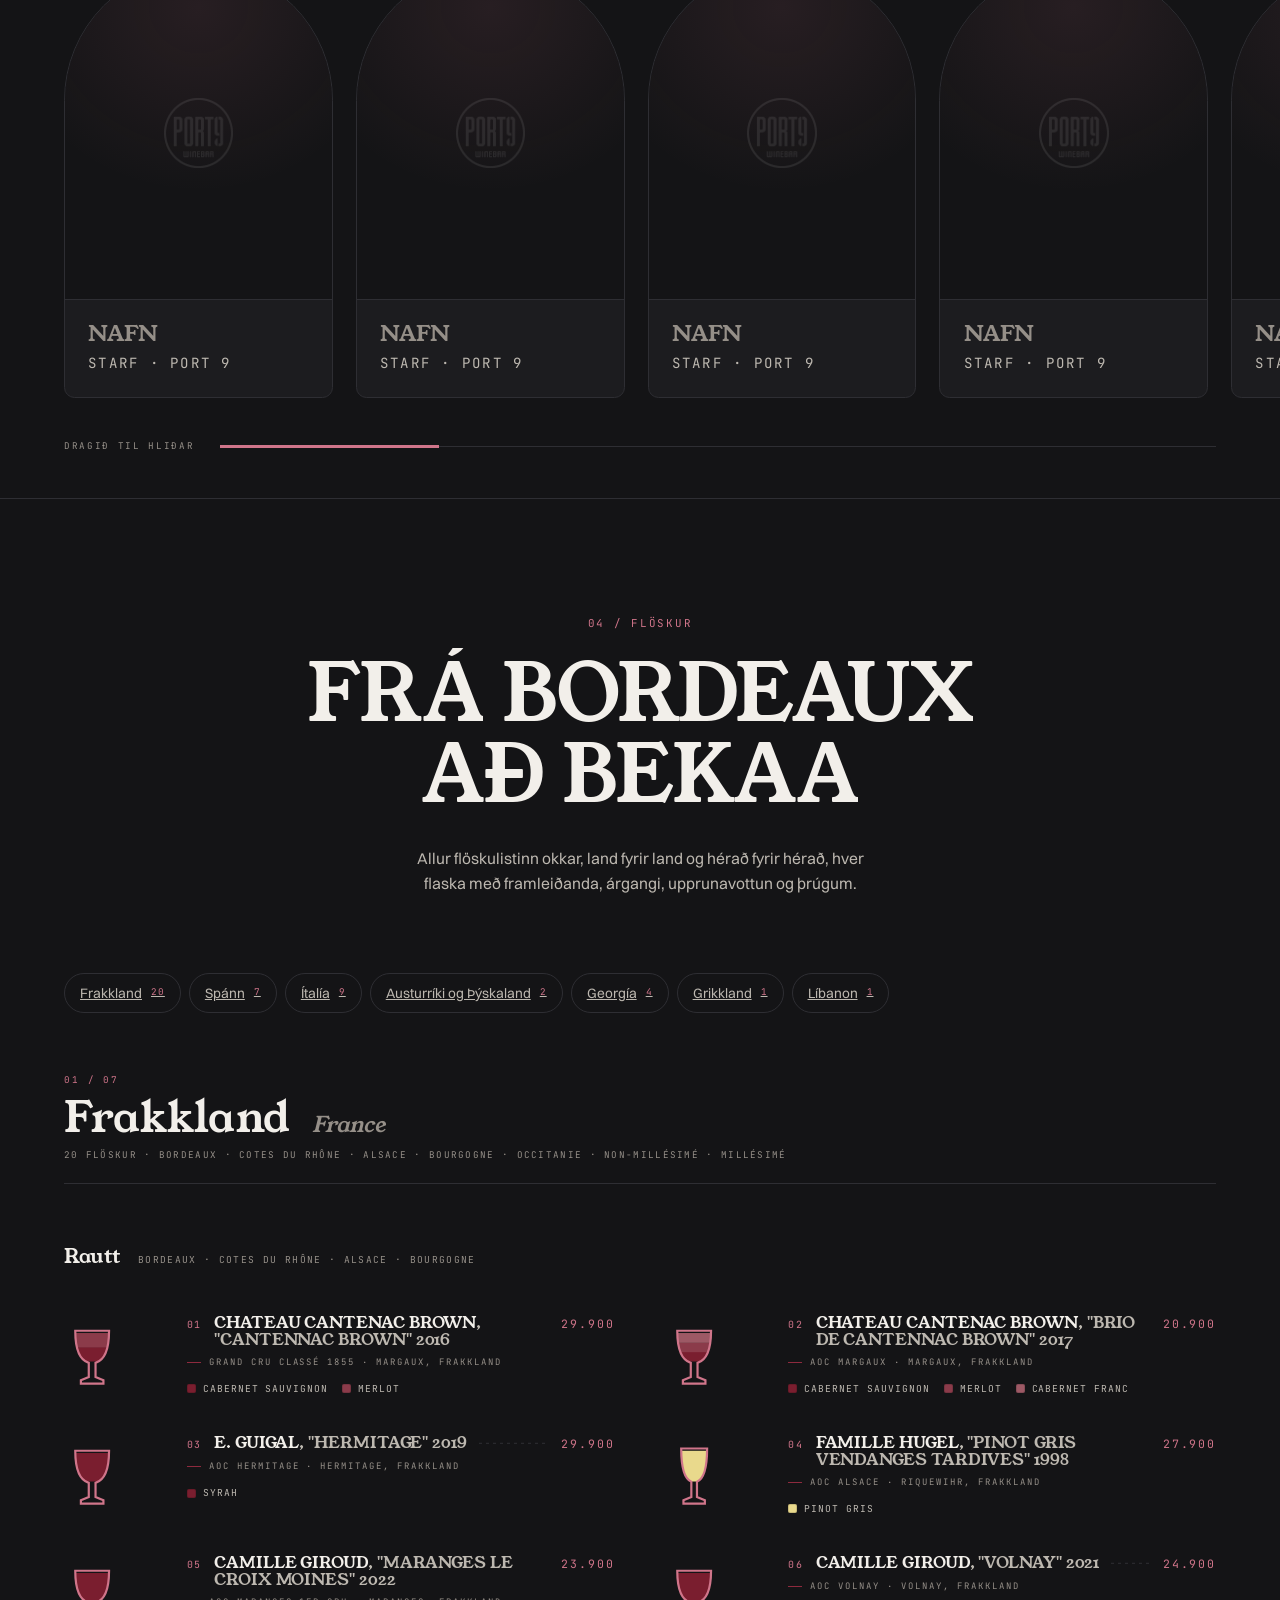
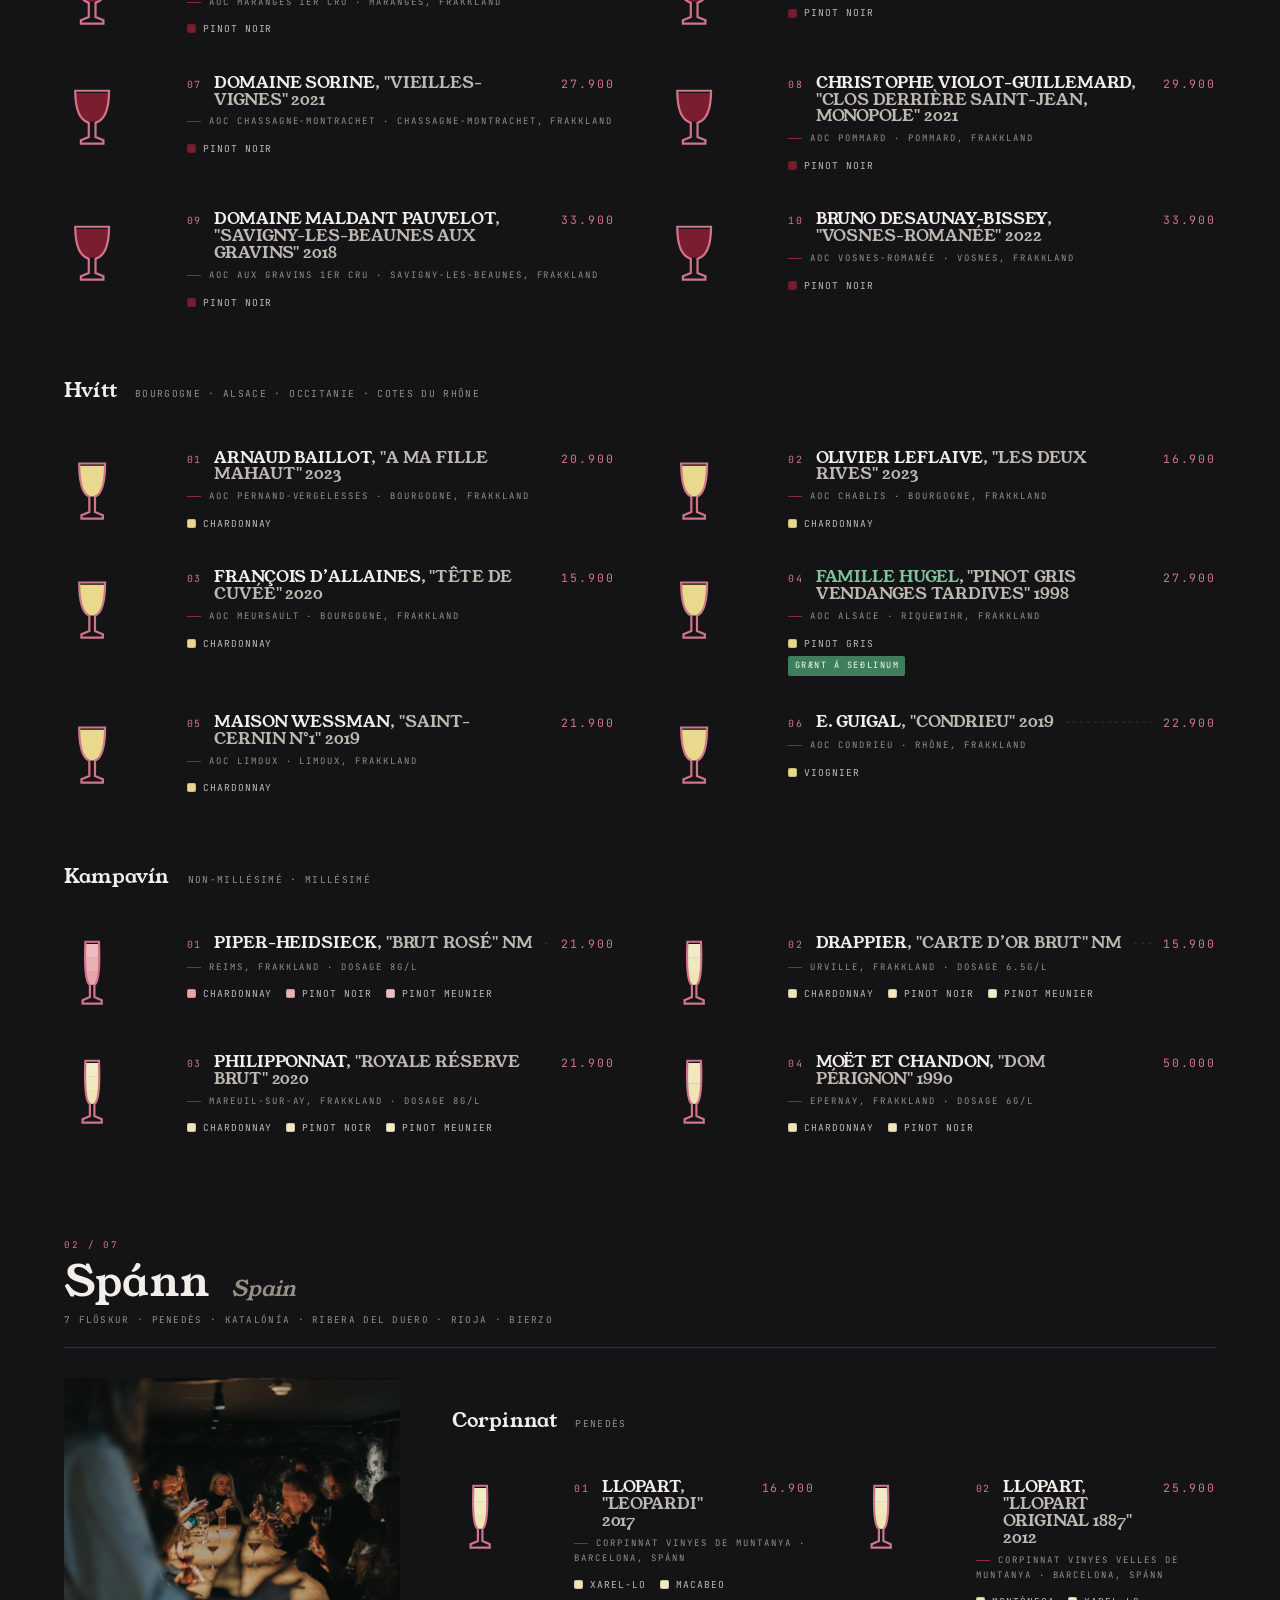
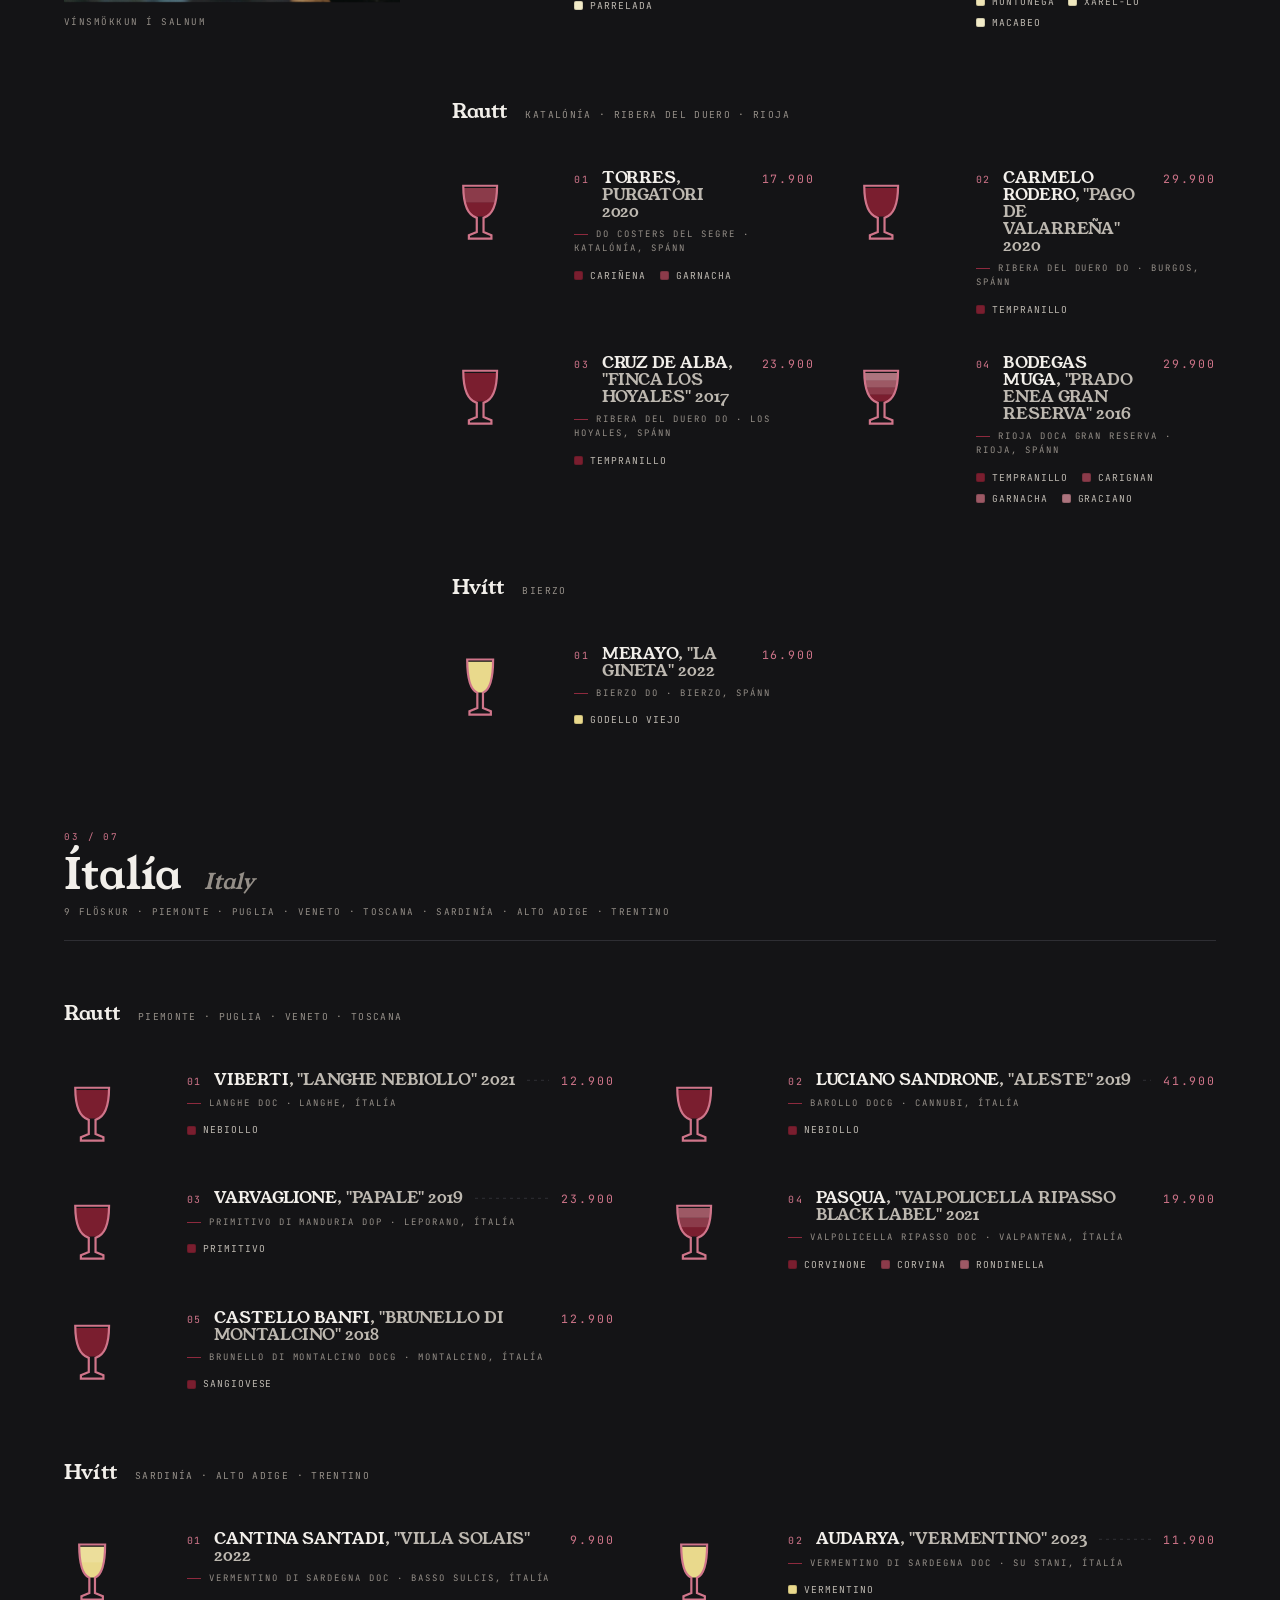
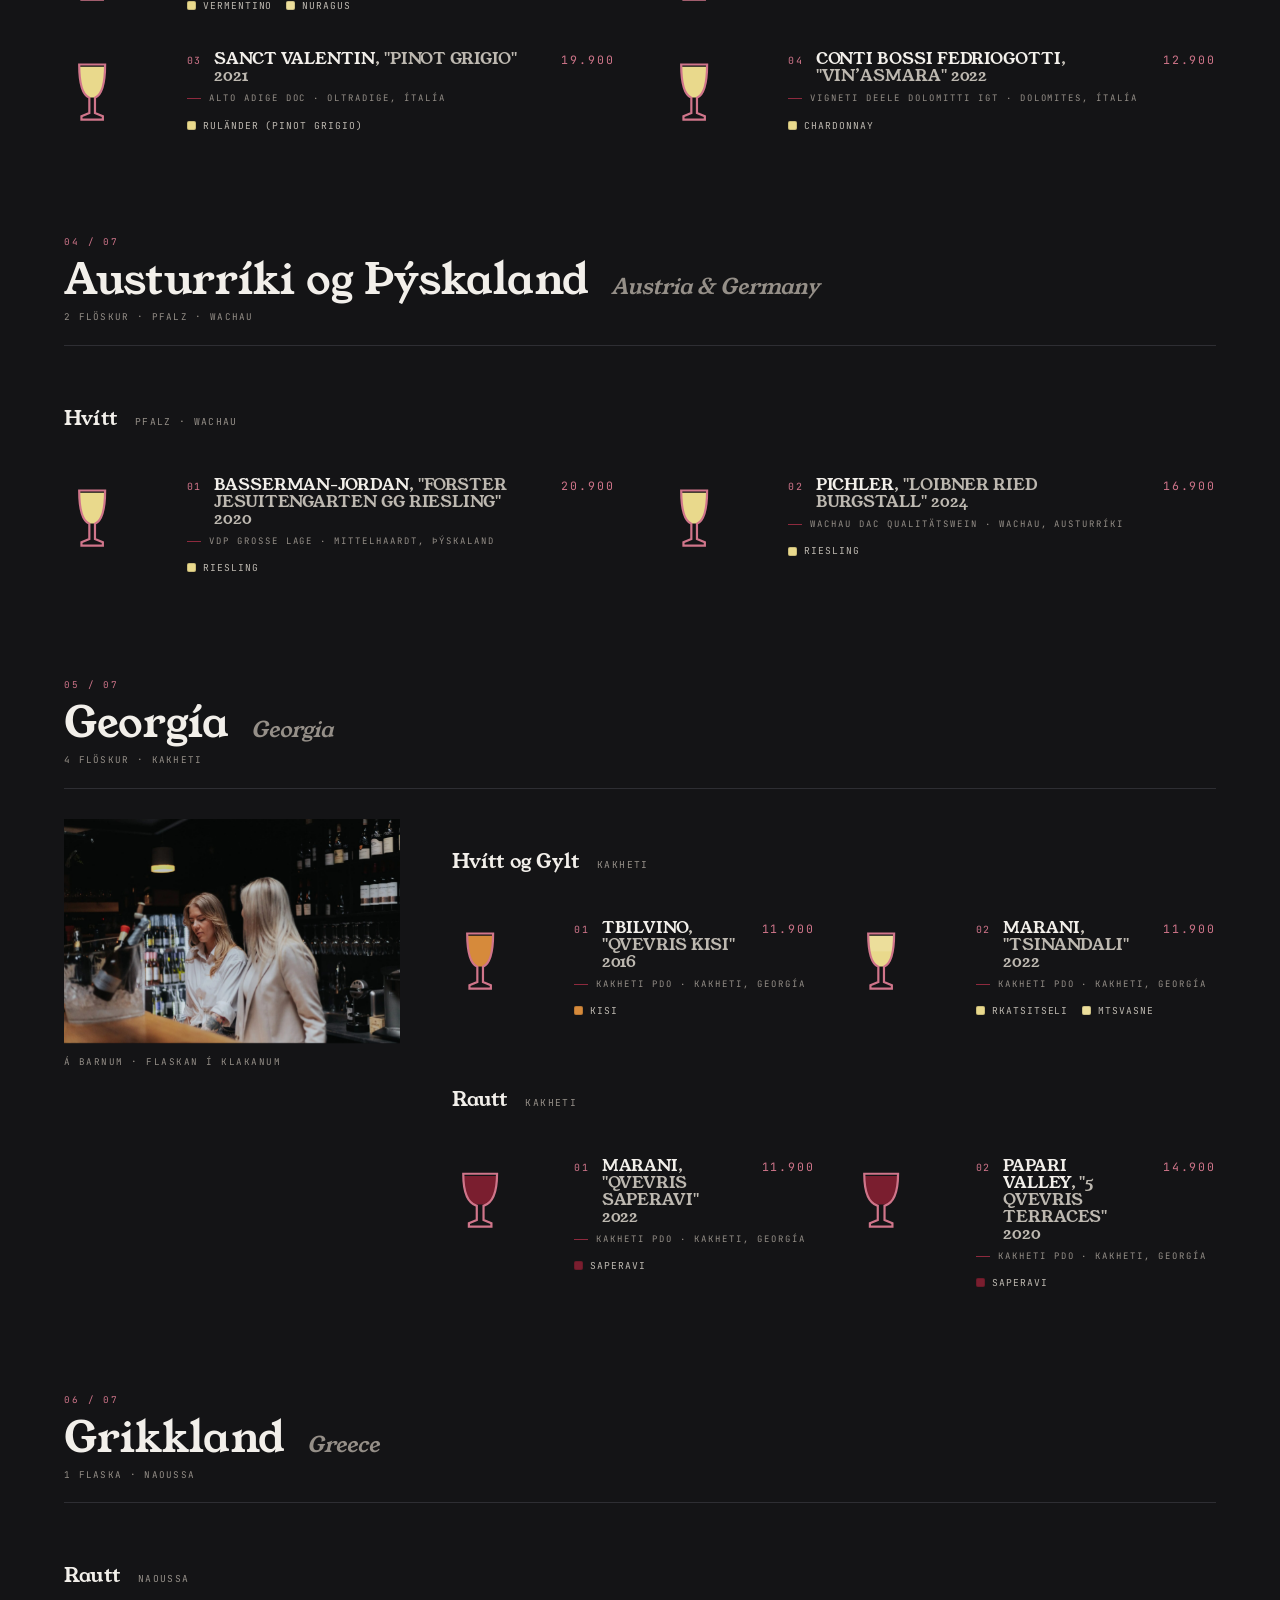
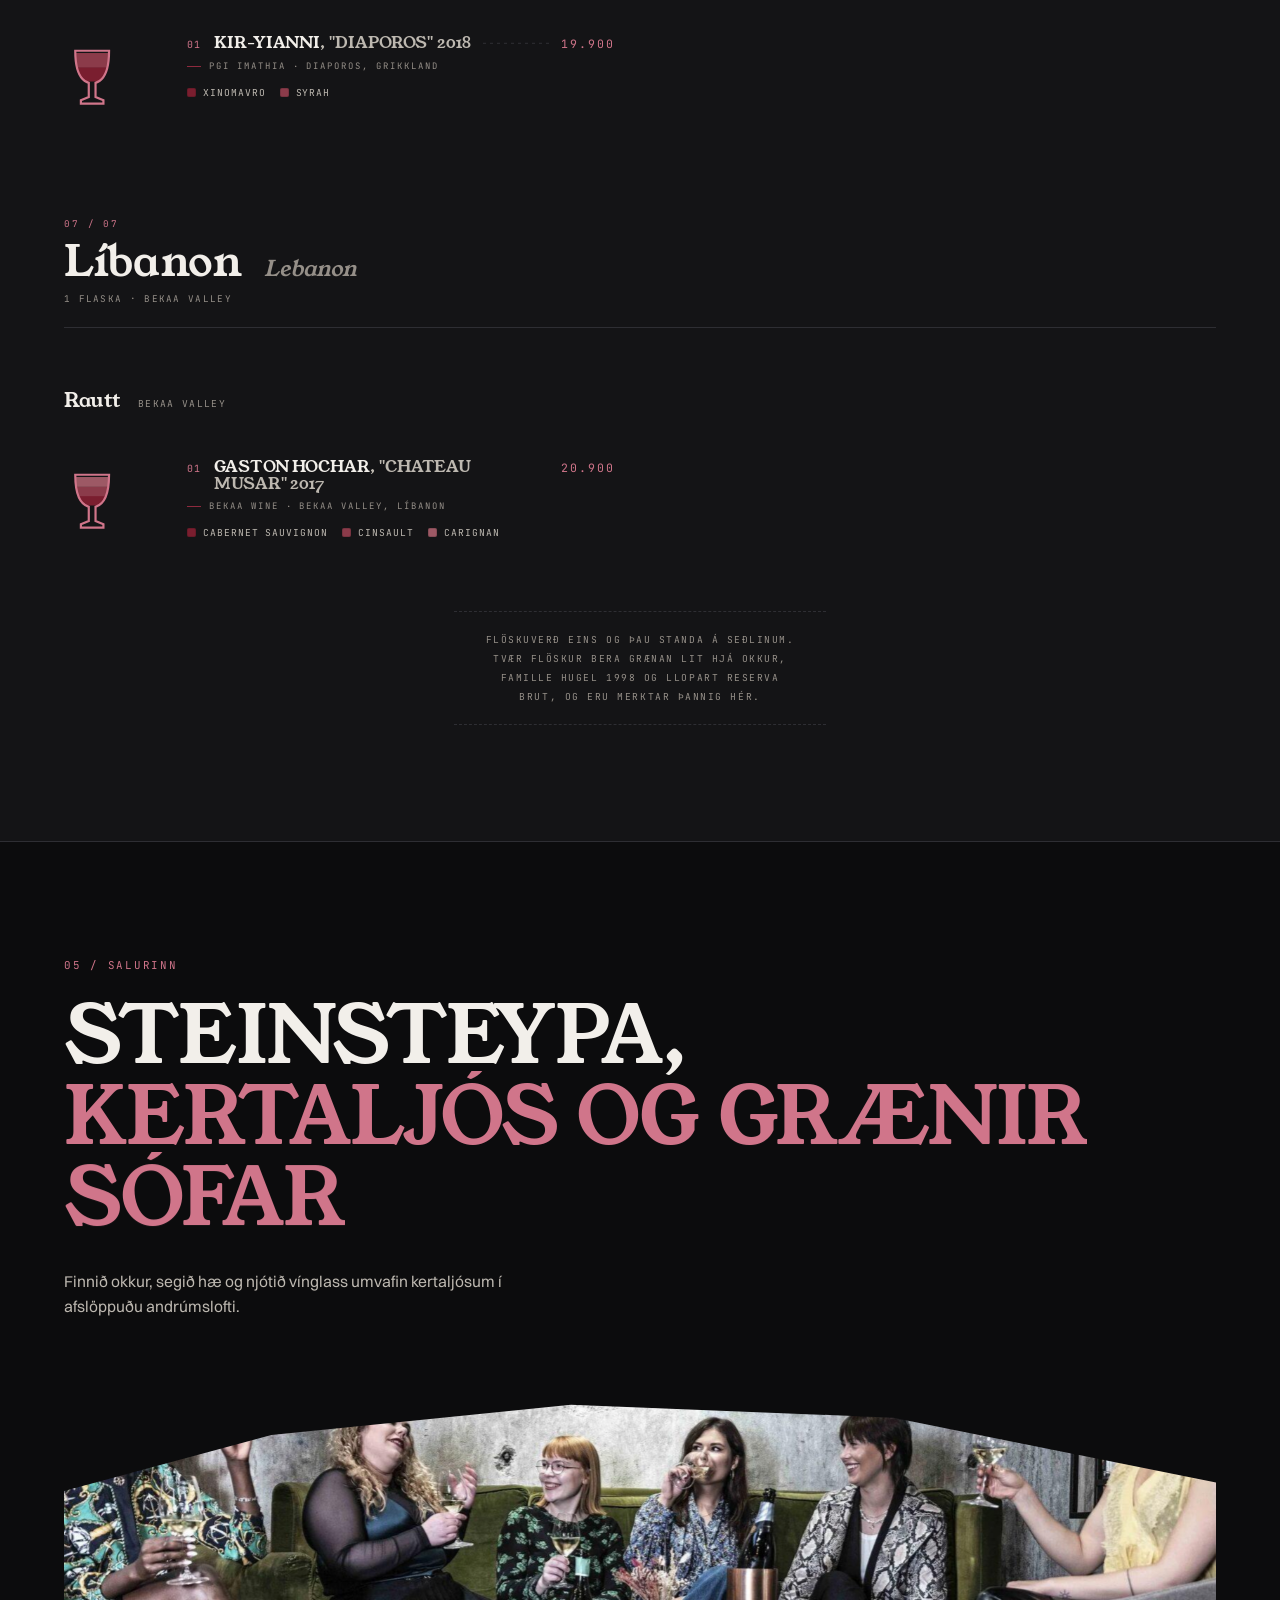
==== commit 33942cd0: "Deploy 49049a6 (noindex preview)" ====
--- a/index.html
+++ b/index.html
@@ -10,7 +10,7 @@
 <meta property="og:type" content="website" />
 <meta property="og:title" content="Port 9 winebar &middot; Veghúsastígur 9, Reykjavík" />
 <meta property="og:description" content="Elsti vínbar Íslands. Vín frá öllum heimshornum, á glasi og í flösku." />
-<meta property="og:image" content="https://sindrimar02.github.io/port9-preview/assets/img/hero-bar.jpg" />
+<meta property="og:image" content="https://sindrimar02.github.io/port9-preview/assets/img/hero-bar.jpg?v=88ea236e" />
 <meta property="og:locale" content="is_IS" />
 <link rel="icon" href="assets/favicon.svg" type="image/svg+xml" />
 <link rel="icon" href="assets/favicon-48.png" type="image/png" sizes="48x48" />
@@ -18,8 +18,8 @@
 <link rel="apple-touch-icon" href="assets/apple-touch-icon.png" />
 <link rel="preload" href="assets/fonts/YoungSerif-Regular.woff2" as="font" type="font/woff2" crossorigin />
 <link rel="preload" href="assets/fonts/Switzer-Regular.woff2" as="font" type="font/woff2" crossorigin />
-<link rel="preload" as="image" href="assets/img/laugh.jpg" fetchpriority="high" />
-<link rel="stylesheet" href="styles.css" />
+<link rel="preload" as="image" href="assets/img/laugh.jpg?v=0441f9f2" fetchpriority="high" />
+<link rel="stylesheet" href="styles.css?v=a7a2c30b" />
 <script type="application/ld+json">
 {
   "@context": "https://schema.org",
@@ -51,7 +51,7 @@
     <path id="gateWave" fill="#7A1E2F" d="M0,1000 L0,1000 Q300,1000 600,1000 T1200,1000 L1200,1000 Z"/>
   </svg>
   <div class="gate__inner">
-    <img class="gate__logo" src="assets/img/roundel-white.png" alt="" width="600" height="600" />
+    <img class="gate__logo" src="assets/img/roundel-white.png?v=ae1e7aba" alt="" width="600" height="600" />
     <p class="gate__line mono" id="gateLine">HELLT Í</p>
   </div>
   <p class="gate__count mono" id="gateCount">00</p>
@@ -62,7 +62,7 @@
 <header class="hdr" id="hdr">
   <p class="hdr__side hdr__side--l mono">VEGHÚSASTÍGUR 7-9 &middot; 101 REYKJAVÍK</p>
   <a class="hdr__mark" href="#top" aria-label="Port 9, efst á síðu">
-    <img src="assets/img/roundel-white.png" alt="Port 9 winebar" width="112" height="112" />
+    <img src="assets/img/roundel-white.png?v=ae1e7aba" alt="Port 9 winebar" width="112" height="112" />
   </a>
   <div class="hdr__side hdr__side--r">
     <p class="mono hdr__open">HAPPY HOUR 16-18</p>
@@ -97,10 +97,10 @@
 <!-- ══════════ 1. hero ══════════ -->
 <section class="hero" id="top">
   <div class="hero__stack">
-    <img class="hero__film is-live" src="assets/img/laugh.jpg" alt="Gestur hlær með vínglas í hendi í lampaljósi" width="1773" height="1182" fetchpriority="high" decoding="async" />
-    <img class="hero__film" src="assets/img/two-men.jpg" alt="" aria-hidden="true" width="2000" height="1334" loading="lazy" decoding="async" />
-    <img class="hero__film" src="assets/img/sofa.jpg" alt="" aria-hidden="true" width="2000" height="1334" loading="lazy" decoding="async" />
-    <img class="hero__film" src="assets/img/couple-bw.jpg" alt="" aria-hidden="true" width="2000" height="1334" loading="lazy" decoding="async" />
+    <img class="hero__film is-live" src="assets/img/laugh.jpg?v=0441f9f2" alt="Gestur hlær með vínglas í hendi í lampaljósi" width="1773" height="1182" fetchpriority="high" decoding="async" />
+    <img class="hero__film" src="assets/img/two-men.jpg?v=db645ad9" alt="" aria-hidden="true" width="2000" height="1334" loading="lazy" decoding="async" />
+    <img class="hero__film" src="assets/img/sofa.jpg?v=ca28d893" alt="" aria-hidden="true" width="2000" height="1334" loading="lazy" decoding="async" />
+    <img class="hero__film" src="assets/img/couple-bw.jpg?v=53820cd5" alt="" aria-hidden="true" width="2000" height="1334" loading="lazy" decoding="async" />
   </div>
   <div class="hero__scrim" aria-hidden="true"></div>
   <div class="hero__veil" aria-hidden="true"></div>
@@ -110,7 +110,7 @@
   <div class="hero__content">
     <p class="hero__eyebrow mono">VÍNBAR &middot; SÍÐAN 2016 &middot; REYKJAVÍK</p>
     <h1 class="hero__h1">
-      <img class="hero__mark" id="heroMark" src="assets/img/roundel-white.png" alt="Port 9 winebar" width="600" height="600" fetchpriority="high" />
+      <img class="hero__mark" id="heroMark" src="assets/img/roundel-white.png?v=ae1e7aba" alt="Port 9 winebar" width="600" height="600" fetchpriority="high" />
       <span class="hero__tag">Ef þú ratar einusinni, þá ratarðu aftur.</span>
     </h1>
     <div class="hero__base" id="heroBase">
@@ -147,7 +147,7 @@
     </div>
 
     <figure class="thesis__plate" data-pour>
-      <img src="assets/img/facade.jpg" alt="Svartklædd framhliðin við Veghúsastíg með ljósaseríu yfir dyrunum" width="1316" height="2048" loading="lazy" decoding="async" />
+      <img src="assets/img/facade.jpg?v=f243dc21" alt="Svartklædd framhliðin við Veghúsastíg með ljósaseríu yfir dyrunum" width="1316" height="2048" loading="lazy" decoding="async" />
       <figcaption class="mono">VEGHÚSASTÍGUR 7-9 &middot; SVARTA HÚSIÐ MEÐ LJÓSUNUM</figcaption>
     </figure>
   </div>
@@ -459,7 +459,7 @@
   </aside>
 
   <figure class="bleed bleed--port" data-pour>
-    <img src="assets/img/redglass.jpg" alt="Rauðvínsglas lyft yfir ljósin á barnum" width="2000" height="1125" loading="lazy" decoding="async" />
+    <img src="assets/img/redglass.jpg?v=57ef45d6" alt="Rauðvínsglas lyft yfir ljósin á barnum" width="2000" height="1125" loading="lazy" decoding="async" />
     <figcaption class="mono">VIÐ BARINN · GLASI LYFT YFIR LJÓSIN</figcaption>
   </figure>
 
@@ -550,7 +550,7 @@
         tabindex="0" role="group" aria-label="Starfsfólk, skrunið til hliðar">
         <li class="crew__card crew__card--slot">
           <div class="crew__plate" aria-hidden="true">
-            <img class="crew__ghost" src="assets/img/roundel-white.png" alt="" width="600" height="600" loading="lazy" decoding="async" />
+            <img class="crew__ghost" src="assets/img/roundel-white.png?v=ae1e7aba" alt="" width="600" height="600" loading="lazy" decoding="async" />
             <span class="crew__slot-n mono">01</span>
           </div>
           <div class="crew__body">
@@ -560,7 +560,7 @@
         </li>
         <li class="crew__card crew__card--slot">
           <div class="crew__plate" aria-hidden="true">
-            <img class="crew__ghost" src="assets/img/roundel-white.png" alt="" width="600" height="600" loading="lazy" decoding="async" />
+            <img class="crew__ghost" src="assets/img/roundel-white.png?v=ae1e7aba" alt="" width="600" height="600" loading="lazy" decoding="async" />
             <span class="crew__slot-n mono">02</span>
           </div>
           <div class="crew__body">
@@ -570,7 +570,7 @@
         </li>
         <li class="crew__card crew__card--slot">
           <div class="crew__plate" aria-hidden="true">
-            <img class="crew__ghost" src="assets/img/roundel-white.png" alt="" width="600" height="600" loading="lazy" decoding="async" />
+            <img class="crew__ghost" src="assets/img/roundel-white.png?v=ae1e7aba" alt="" width="600" height="600" loading="lazy" decoding="async" />
             <span class="crew__slot-n mono">03</span>
           </div>
           <div class="crew__body">
@@ -580,7 +580,7 @@
         </li>
         <li class="crew__card crew__card--slot">
           <div class="crew__plate" aria-hidden="true">
-            <img class="crew__ghost" src="assets/img/roundel-white.png" alt="" width="600" height="600" loading="lazy" decoding="async" />
+            <img class="crew__ghost" src="assets/img/roundel-white.png?v=ae1e7aba" alt="" width="600" height="600" loading="lazy" decoding="async" />
             <span class="crew__slot-n mono">04</span>
           </div>
           <div class="crew__body">
@@ -590,7 +590,7 @@
         </li>
         <li class="crew__card crew__card--slot">
           <div class="crew__plate" aria-hidden="true">
-            <img class="crew__ghost" src="assets/img/roundel-white.png" alt="" width="600" height="600" loading="lazy" decoding="async" />
+            <img class="crew__ghost" src="assets/img/roundel-white.png?v=ae1e7aba" alt="" width="600" height="600" loading="lazy" decoding="async" />
             <span class="crew__slot-n mono">05</span>
           </div>
           <div class="crew__body">
@@ -600,7 +600,7 @@
         </li>
         <li class="crew__card crew__card--slot">
           <div class="crew__plate" aria-hidden="true">
-            <img class="crew__ghost" src="assets/img/roundel-white.png" alt="" width="600" height="600" loading="lazy" decoding="async" />
+            <img class="crew__ghost" src="assets/img/roundel-white.png?v=ae1e7aba" alt="" width="600" height="600" loading="lazy" decoding="async" />
             <span class="crew__slot-n mono">06</span>
           </div>
           <div class="crew__body">
@@ -916,7 +916,7 @@
       <p class="chapter__meta mono">7 FLÖSKUR &middot; Penedès &middot; Katalónía &middot; Ribera del Duero &middot; Rioja &middot; Bierzo</p>
     </header>
     <figure class="chapter__plate" data-pour>
-      <img src="assets/img/tasting.jpg" alt="Vínsmökkun í gangi, hópur við borðið" width="2000" height="1334" loading="lazy" decoding="async" />
+      <img src="assets/img/tasting.jpg?v=c669c6dd" alt="Vínsmökkun í gangi, hópur við borðið" width="2000" height="1334" loading="lazy" decoding="async" />
       <figcaption class="mono">VÍNSMÖKKUN Í SALNUM</figcaption>
     </figure>
     <div class="chapter__sheet">
@@ -1195,7 +1195,7 @@
       <p class="chapter__meta mono">4 FLÖSKUR &middot; Kakheti</p>
     </header>
     <figure class="chapter__plate" data-pour>
-      <img src="assets/img/bucket.jpg" alt="Flaska í klakafötu á barnum, tveir gestir við borðið" width="2000" height="1334" loading="lazy" decoding="async" />
+      <img src="assets/img/bucket.jpg?v=3b51fda6" alt="Flaska í klakafötu á barnum, tveir gestir við borðið" width="2000" height="1334" loading="lazy" decoding="async" />
       <figcaption class="mono">Á BARNUM · FLASKAN Í KLAKANUM</figcaption>
     </figure>
     <div class="chapter__sheet">
@@ -1322,23 +1322,23 @@
   </header>
   <div class="room__mosaic">
     <figure class="room__cell room__cell--wide" data-pour>
-      <img src="assets/img/sofa.jpg" alt="Hópur í grænum sófum við steinsteypuvegginn" width="2000" height="1334" loading="lazy" decoding="async" />
+      <img src="assets/img/sofa.jpg?v=ca28d893" alt="Hópur í grænum sófum við steinsteypuvegginn" width="2000" height="1334" loading="lazy" decoding="async" />
       <figcaption class="mono">GRÆNU SÓFARNIR</figcaption>
     </figure>
     <figure class="room__cell" data-pour>
-      <img src="assets/img/bar-women.jpg" alt="Tveir gestir við barinn, flöskuveggurinn fyrir aftan" width="1400" height="934" loading="lazy" decoding="async" />
+      <img src="assets/img/bar-women.jpg?v=bc5c491b" alt="Tveir gestir við barinn, flöskuveggurinn fyrir aftan" width="1400" height="934" loading="lazy" decoding="async" />
       <figcaption class="mono">FLÖSKUVEGGURINN</figcaption>
     </figure>
     <figure class="room__cell" data-pour>
-      <img src="assets/img/two-men.jpg" alt="Tveir gestir skála við steinsteypuvegginn" width="2000" height="1334" loading="lazy" decoding="async" />
+      <img src="assets/img/two-men.jpg?v=db645ad9" alt="Tveir gestir skála við steinsteypuvegginn" width="2000" height="1334" loading="lazy" decoding="async" />
       <figcaption class="mono">STEINSTEYPAN</figcaption>
     </figure>
     <figure class="room__cell" data-pour>
-      <img src="assets/img/laugh.jpg" alt="Gestur hlær með vínglas í hendi í lampaljósi" width="1773" height="1182" loading="lazy" decoding="async" />
+      <img src="assets/img/laugh.jpg?v=0441f9f2" alt="Gestur hlær með vínglas í hendi í lampaljósi" width="1773" height="1182" loading="lazy" decoding="async" />
       <figcaption class="mono">Í LAMPALJÓSI</figcaption>
     </figure>
     <figure class="room__cell" data-pour>
-      <img src="assets/img/couple-bw.jpg" alt="Tvö við lítið borð, svarthvít mynd" width="2000" height="1334" loading="lazy" decoding="async" />
+      <img src="assets/img/couple-bw.jpg?v=53820cd5" alt="Tvö við lítið borð, svarthvít mynd" width="2000" height="1334" loading="lazy" decoding="async" />
       <figcaption class="mono">LITLA BORÐIÐ</figcaption>
     </figure>
   </div>
@@ -1442,7 +1442,7 @@
   </header>
   <div class="culture__grid">
     <figure class="culture__fig" data-pour>
-      <img src="assets/img/exhibition.jpg" alt="Sýning í salnum, gestir skoða verk á veggnum" width="1270" height="844" loading="lazy" decoding="async" />
+      <img src="assets/img/exhibition.jpg?v=6a4a295e" alt="Sýning í salnum, gestir skoða verk á veggnum" width="1270" height="844" loading="lazy" decoding="async" />
       <figcaption class="mono">ZUZANNA WRONA - 2024</figcaption>
     </figure>
     <div class="culture__col">
@@ -1456,7 +1456,7 @@
       <p class="culture__call">Our walls can host intimate concerts, regardless of the genre! Pop, ambient, dark, folk, everybody is welcome.</p>
     </div>
     <figure class="culture__fig" data-pour>
-      <img src="assets/img/concert.jpg" alt="Tónleikar á Port 9 í rauðu ljósi" width="1184" height="1056" loading="lazy" decoding="async" />
+      <img src="assets/img/concert.jpg?v=5e7e9b50" alt="Tónleikar á Port 9 í rauðu ljósi" width="1184" height="1056" loading="lazy" decoding="async" />
       <figcaption class="mono">HEKLA - 2025</figcaption>
     </figure>
   </div>
@@ -1492,14 +1492,14 @@
     </div>
   </div>
   <figure class="bleed bleed--port" data-pour>
-    <img src="assets/img/facade-night.jpg" alt="Húsið að kvöldi, ljósin í glugganum" width="1733" height="2600" loading="lazy" decoding="async" />
+    <img src="assets/img/facade-night.jpg?v=0cbff07c" alt="Húsið að kvöldi, ljósin í glugganum" width="1733" height="2600" loading="lazy" decoding="async" />
     <figcaption class="mono">HÚSIÐ AÐ KVÖLDI</figcaption>
   </figure>
 </section>
 
 <!-- ══════════ 11. closer ══════════ -->
 <section class="closer">
-  <img class="closer__logo" src="assets/img/roundel-white.png" alt="Port 9 winebar" width="600" height="600" />
+  <img class="closer__logo" src="assets/img/roundel-white.png?v=ae1e7aba" alt="Port 9 winebar" width="600" height="600" />
   <p class="closer__line">If you find us once, you’ll find us again.</p>
   <a class="btn btn--main" href="#glasi">Skoða vínseðilinn</a>
 </section>
@@ -1515,6 +1515,6 @@
 <script src="assets/vendor/lenis.min.js" defer></script>
 <script src="assets/vendor/gsap.min.js" defer></script>
 <script src="assets/vendor/ScrollTrigger.min.js" defer></script>
-<script src="app.js" defer></script>
+<script src="app.js?v=147b8fa5" defer></script>
 </body>
 </html>
